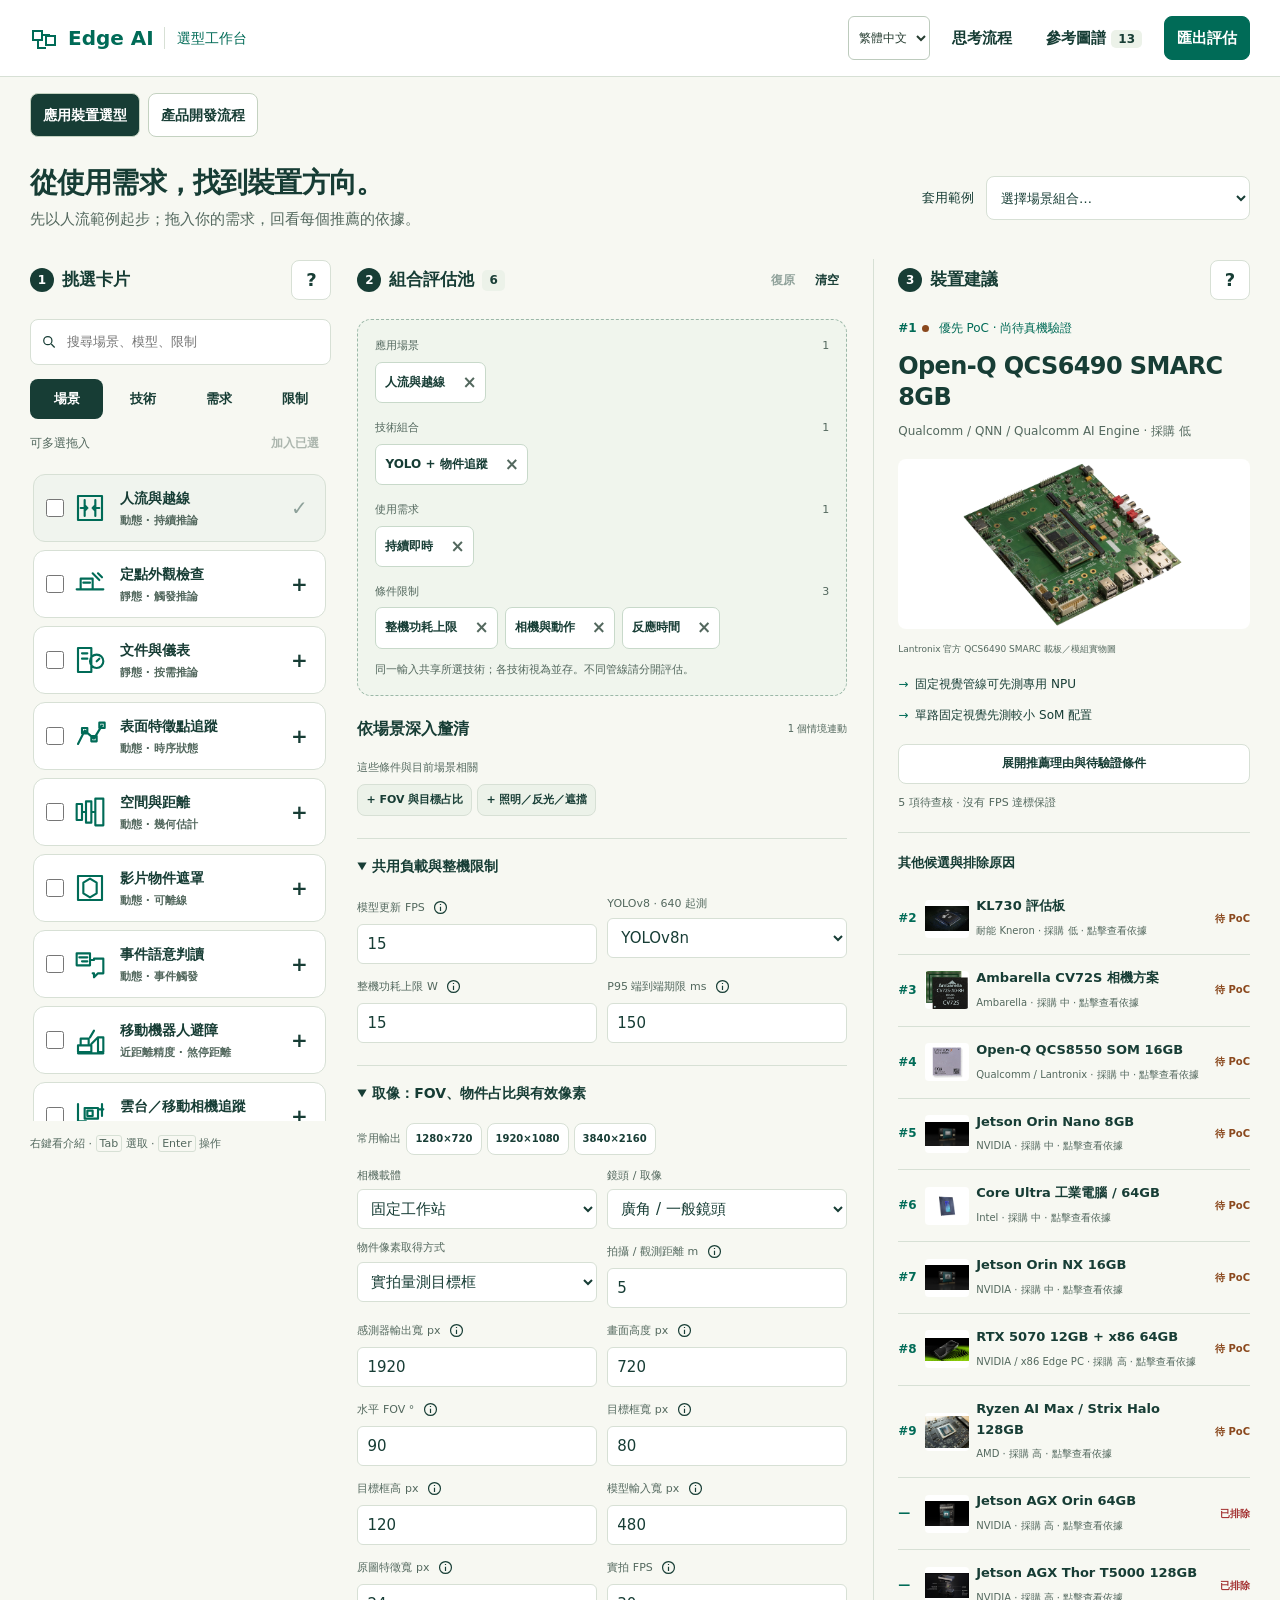
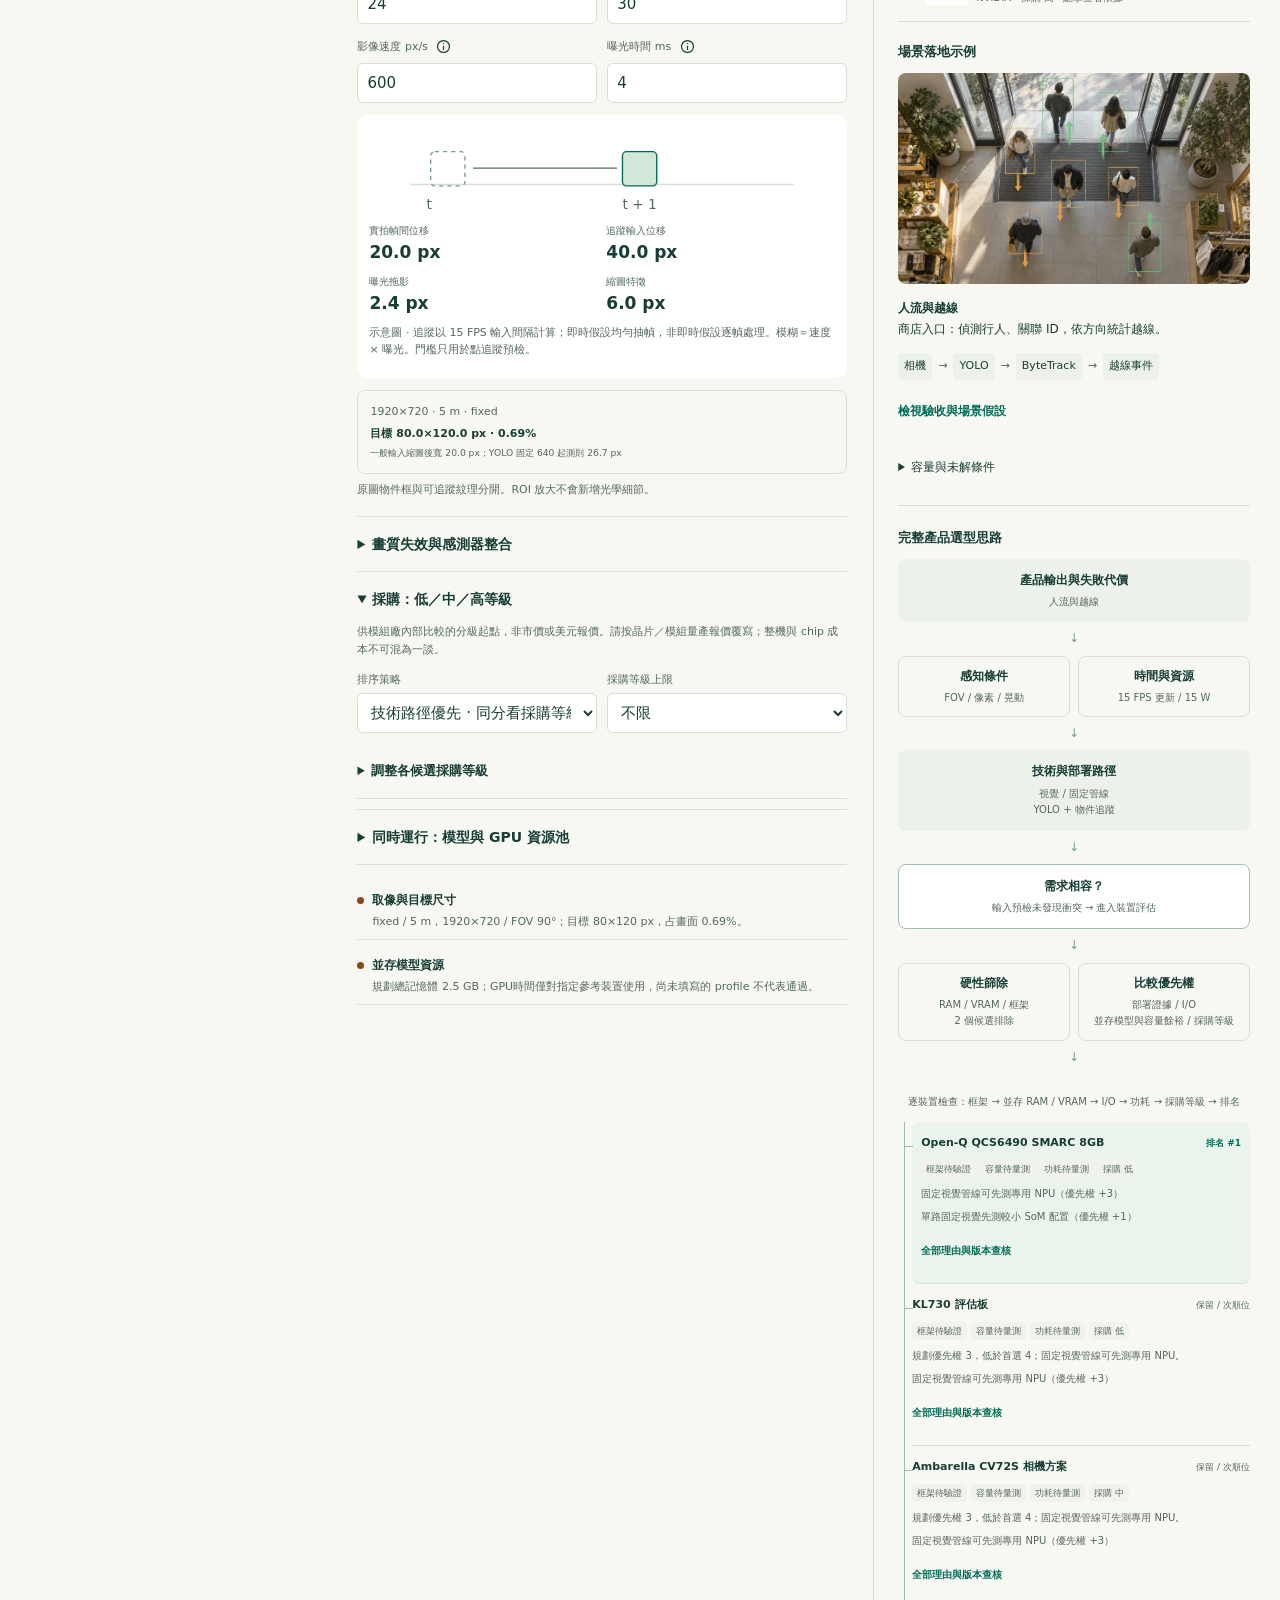
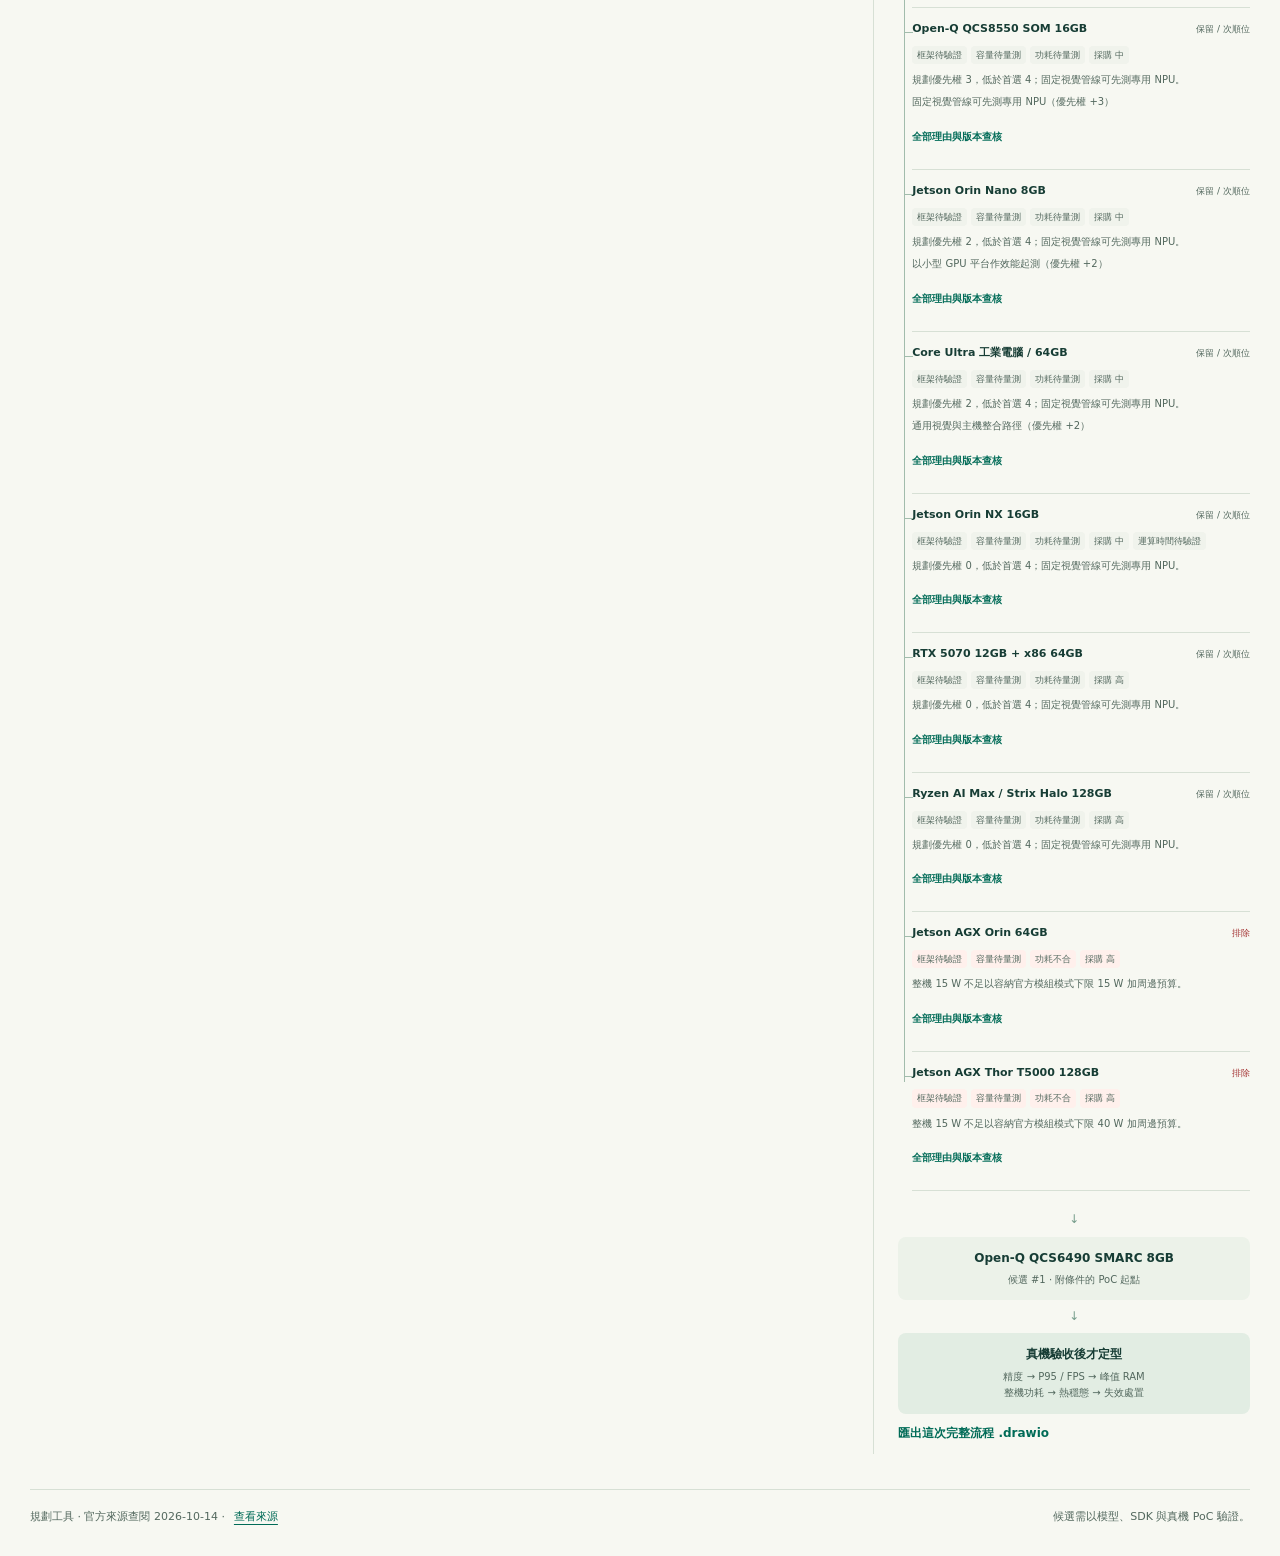
==== edge-ai-guide/index.html @ 8db03a87 "Add Edge AI hardware selection and product delivery workbench" ====
<!doctype html><html lang="zh-Hant"><head><meta charset="utf-8"><meta name="viewport" content="width=device-width,initial-scale=1"><meta name="description" content="以場景、技術與限制卡片建立 Edge AI 評估池，查看平台候選與可追溯決策。"><title>Edge AI｜需求評估工作台</title><style>:root{--ink:#173d35;--muted:#53685e;--accent:#006b57;--paper:#f7f8f2;--surface:#fff;--line:#d7e0d5;--soft:#ecf2e9;--amber:#8a481d;--red:#a33232}*{box-sizing:border-box}body{margin:0;color:var(--ink);background:var(--paper);font:15px/1.6 system-ui,-apple-system,"Noto Sans TC","Microsoft JhengHei",sans-serif}button,input,select{font:inherit;color:inherit}button,select{cursor:pointer}button{border:1px solid var(--line);background:white;border-radius:8px;min-height:40px;padding:7px 12px;font-weight:600}button:hover{background:var(--soft)}button:disabled{opacity:.45;cursor:not-allowed}button:active{background:#dce8d9}button.primary{background:var(--accent);color:white;border-color:var(--accent)}button.primary:hover{background:#005342}a{color:var(--accent);text-underline-offset:4px}button:focus-visible,a:focus-visible,input:focus-visible,select:focus-visible,[tabindex]:focus-visible,summary:focus-visible{outline:3px solid #a15a28;outline-offset:3px}::selection{background:#c3dfd2}input{caret-color:var(--accent)}[hidden]{display:none!important}.skip{position:fixed;top:-100px;left:20px;background:white;padding:12px;z-index:100}.skip:focus{top:10px}.topbar{display:flex;justify-content:space-between;align-items:center;gap:16px;padding:16px 30px;border-bottom:1px solid var(--line);background:#fff}.brand{font-size:20px;font-weight:750;display:flex;align-items:center;gap:10px;text-decoration:none;white-space:nowrap}.brand span{font-size:14px;font-weight:500;padding-left:12px;border-left:1px solid var(--line)}nav{display:flex;gap:10px}nav>button:not(.primary){border:0}.count{font-size:12px;background:var(--soft);color:var(--ink);padding:2px 7px;border-radius:5px;font-variant-numeric:tabular-nums}main{max-width:1800px;margin:auto;padding:28px 30px 12px}.intro{display:flex;justify-content:space-between;gap:24px;align-items:center;margin-bottom:28px}h1{font-size:28px;letter-spacing:-.03em;margin:0 0 6px;line-height:1.3}h2{font-size:17px;margin:0;line-height:1.4}h3{font-size:16px;margin:0 0 10px}p{margin:0 0 14px}.intro p{color:var(--muted);margin:0}.preset-label{display:flex;align-items:center;gap:12px;font-size:13px;white-space:nowrap}select{border:1px solid var(--line);border-radius:8px;background:white;min-height:44px;padding:8px 32px 8px 10px}.workbench{display:grid;grid-template-columns:minmax(240px,.8fr) minmax(370px,1.3fr) minmax(290px,1fr);align-items:start;gap:26px}.section-head{display:flex;justify-content:space-between;align-items:center;gap:8px;margin-bottom:18px;min-height:42px}.section-head h2{display:flex;align-items:center;gap:8px}.section-head>div{display:flex;gap:4px}.section-head>div button{font-size:12px;padding:6px 8px;border:0;background:transparent}.step{background:var(--ink);color:white;border-radius:50%;width:24px;height:24px;display:inline-grid;place-items:center;font-size:12px}.icon-button{width:40px;padding:0;font-size:18px;flex-shrink:0}.search{display:flex;align-items:center;gap:8px;background:white;border:1px solid var(--line);border-radius:8px;padding:0 10px}.search svg{width:18px;height:18px;stroke:currentColor;fill:none;stroke-width:1.8}.search input{width:100%;min-width:0;min-height:44px;border:0;background:transparent;font-size:13px}.tabs{display:flex;gap:3px;margin:14px 0 4px}.tabs button{flex:1;border:0;background:transparent;font-size:13px;padding:6px}.tabs button[aria-pressed=true]{background:var(--ink);color:white}.batchbar{display:flex;justify-content:space-between;align-items:center;font-size:12px;color:var(--muted);margin-bottom:8px}.batchbar button{border:0;background:transparent;font-size:12px}.catalog{display:grid;gap:8px;max-height:650px;overflow:auto;padding:3px 5px 6px 3px;scrollbar-color:#bccdc1 transparent}.card{display:grid;grid-template-columns:22px 38px 1fr 32px;align-items:center;gap:8px;background:white;border:1px solid var(--line);border-radius:12px;padding:12px 10px;cursor:grab;transition:background .16s,border-color .16s}.card:hover{border-color:#759c8b}.card.staged{background:#ecf6ef;border-color:var(--accent)}.card.in-pool{background:#f0f4ee}.card input{width:18px;height:18px;accent-color:var(--accent);margin:0;cursor:pointer}.card label{padding:9px 0;display:grid;place-items:center}.card .symbol{width:32px;height:32px;stroke:var(--accent);fill:none;stroke-width:1.6;stroke-linecap:round;stroke-linejoin:round}.card-title{display:block;font-weight:700;font-size:14px}.card-short{display:block;font-size:11px;color:var(--muted);margin-top:2px}.card-main{padding:0;text-align:left;border:0;background:transparent;min-width:0;line-height:1.6}.card-main:hover{background:transparent;color:var(--accent)}.card-add{border:0;width:32px;padding:0;font-size:20px;background:transparent}.library-foot{color:var(--muted);font-size:11px;padding-top:14px}kbd{font-family:inherit;border:1px solid var(--line);border-radius:3px;padding:1px 3px}.pool-column{min-width:0}.pool{border:1.5px dashed #9bb8a8;background:#f0f5ed;border-radius:14px;padding:17px;min-height:195px;transition:background .18s}.pool.drag-over{background:#d7ebdf;border:2px solid var(--accent)}.pool-empty{padding:25px 8px;text-align:center}.pool-empty svg{width:55px;height:55px;stroke:#5a8c77;fill:none;stroke-width:1.4}.pool-empty strong{display:block;margin:8px}.pool-empty p{font-size:13px;color:var(--muted);margin:0}.pool-group+.pool-group{margin-top:16px}.pool-group-title{font-size:11px;color:var(--muted);display:flex;justify-content:space-between;margin-bottom:7px}.pool-chips{display:flex;flex-wrap:wrap;gap:7px}.chip{display:flex;align-items:center;background:white;border:1px solid #c8d9ca;border-radius:7px;max-width:100%;animation:arrive .2s ease-out}.chip button{background:transparent;border:0;font-size:12px;padding:6px 9px;min-height:36px}.chip .remove{padding:6px 8px;color:var(--muted);font-size:17px}.chip button:hover{background:var(--soft)}.pool-note{font-size:11px;color:var(--muted);margin:12px 0 0}.tuning{margin-top:14px}.tuning details{border-bottom:1px solid var(--line);padding:10px 0}.tuning summary{cursor:pointer;font-weight:650;font-size:13px;padding:6px 0}.fields{display:grid;grid-template-columns:repeat(2,minmax(0,1fr));gap:10px;margin:12px 0}.field label{display:flex;align-items:center;gap:3px;font-size:11px;color:var(--muted);margin-bottom:5px}.field input,.field select{width:100%;min-width:0;border:1px solid var(--line);background:white;border-radius:6px;min-height:40px;padding:6px 9px;font-variant-numeric:tabular-nums}.field .help{border:0;background:transparent;padding:0;width:24px;min-height:24px;font-size:13px}.small-note{font-size:11px;color:var(--muted);margin:7px 0}.camera-viz{background:white;border-radius:10px;padding:12px;margin:12px 0}.camera-viz svg{width:100%;height:auto;display:block}.camera-metrics{display:grid;grid-template-columns:repeat(2,1fr);gap:8px;margin-top:6px}.camera-metrics div{font-size:10px;color:var(--muted)}.camera-metrics strong{display:block;font-size:17px;color:var(--ink);font-variant-numeric:tabular-nums}.camera-metrics .bad strong{color:var(--red)}.flow-head{display:flex;justify-content:space-between;align-items:center;margin:25px 0 14px}.flow-head h2{font-size:15px}.text-button{border:0;padding:4px 0;background:transparent;color:var(--accent);font-size:12px}.trace{display:grid;grid-template-columns:repeat(3,minmax(0,1fr));gap:16px 14px}.trace-node{position:relative;text-align:left;padding:9px 10px;border-radius:7px;background:white;min-width:0;border:1px solid var(--line)}.trace-node:after{content:'→';position:absolute;right:-13px;top:26px;font-size:13px;color:var(--muted)}.trace-node:nth-child(3n):after{display:none}.trace-node b{display:block;font-size:12px;margin:6px 0 0;font-weight:600;overflow-wrap:anywhere}.trace-node small{font-size:10px;color:var(--muted)}.trace-node.bad{background:#fff1ec;border-color:#d7a594}.legend{display:flex;gap:13px;color:var(--muted);font-size:10px;margin:12px 0}.dot{width:7px;height:7px;display:inline-block;margin-right:5px;border-radius:50%;background:#8a481d}.dot.ok{background:var(--accent)}.dot.bad{background:var(--red)}.dot.wait{background:var(--amber)}.results{min-width:0;border-left:1px solid var(--line);padding-left:24px}.result-main{padding-bottom:20px;border-bottom:1px solid var(--line)}.result-main .status{font-size:12px;color:var(--accent);margin-bottom:12px;display:flex;align-items:center;gap:5px}.result-main h3{font-size:24px;line-height:1.3;letter-spacing:-.025em;margin:0 0 9px;overflow-wrap:anywhere}.result-main .route{font-size:12px;color:var(--muted);margin-bottom:18px}.device-art{width:100%;height:90px;margin:12px 0}.reasons{list-style:none;padding:0;margin:0}.reasons li{padding:6px 0;font-size:12px;display:flex;gap:7px}.reasons li:before{content:'→';color:var(--accent)}.result-main>button{margin-top:13px;width:100%;font-size:12px}.result-meta{font-size:11px;color:var(--muted);margin-top:10px}.notice{padding:12px 0;border-bottom:1px solid var(--line)}.notice h3{font-size:13px;color:var(--red);margin:0 0 6px}.notice p{font-size:12px;margin:5px 0;color:var(--amber)}.notice button{font-size:11px;margin-top:8px}.candidate-row{display:grid;grid-template-columns:1fr auto;gap:8px;width:100%;text-align:left;border:0;border-bottom:1px solid var(--line);border-radius:0;background:transparent;padding:13px 0}.candidate-row strong{font-size:13px;display:block}.candidate-row small{font-size:10px;color:var(--muted);font-weight:400}.badge{font-size:10px;color:var(--amber);white-space:nowrap;align-self:center}.badge.bad{color:var(--red)}.result-section{margin-top:20px}.result-section h3{font-size:13px}.example{font-size:12px;line-height:1.7}.pipeline{display:flex;flex-wrap:wrap;gap:6px;align-items:center;font-size:11px;margin:12px 0}.pipeline span{background:var(--soft);padding:4px 6px;border-radius:4px}.pipeline i{font-style:normal;color:var(--muted)}.scene-preview{width:100%;height:auto;border-radius:8px;margin-bottom:8px}.results details{font-size:12px;margin-top:18px}.results summary{cursor:pointer;padding:8px 0}.results details p{margin:8px 0;color:var(--muted)}footer{display:flex;gap:9px;flex-wrap:wrap;border-top:1px solid var(--line);margin-top:35px;padding:18px 0;color:var(--muted);font-size:11px}footer>span{margin-left:auto}.drawer{position:fixed;z-index:40;right:16px;top:85px;bottom:16px;width:min(480px,calc(100vw - 32px));background:white;border-radius:14px;box-shadow:0 14px 60px #173d3540;padding:22px;overflow:auto}.drawer-head{display:flex;justify-content:space-between;align-items:center;gap:16px;border-bottom:1px solid var(--line);padding-bottom:16px;margin-bottom:20px}.drawer h2{font-size:22px}.drawer h3{margin-top:24px}.drawer p,.drawer li{font-size:14px;line-height:1.8}.drawer ul{padding-left:22px}.drawer .primary{width:100%;margin:18px 0}.drawer .ref-row{display:flex;align-items:center;gap:12px;border-bottom:1px solid var(--line);padding:13px 0;text-decoration:none;font-size:14px}.ref-row span{font-size:11px;color:var(--muted)}.method-tree{display:grid;gap:8px;margin:20px 0}.method-tree>div{padding:12px;background:var(--soft);border-radius:7px;font-size:13px}.method-tree .split{display:grid;grid-template-columns:1fr 1fr;gap:10px;background:transparent;padding:0}.split span{border:1px solid var(--line);padding:10px;border-radius:7px}.method-tree small{display:block;color:var(--muted)}.tree-arrow{text-align:center}.context-menu{position:fixed;z-index:70;background:white;padding:6px;border-radius:10px;box-shadow:0 8px 35px #173d3530;min-width:190px}.context-menu button{display:block;border:0;text-align:left;width:100%;font-size:13px}.tooltip{position:fixed;z-index:80;max-width:min(310px,calc(100vw - 24px));padding:10px 12px;background:var(--ink);color:white;border-radius:7px;font-size:12px;box-shadow:0 5px 18px #173d3522}.toast{position:fixed;bottom:20px;left:50%;transform:translateX(-50%);background:var(--ink);color:white;padding:10px 20px;border-radius:9px;z-index:90;font-size:13px}.sr-only{position:absolute;width:1px;height:1px;overflow:hidden;clip-path:inset(50%);white-space:nowrap}.empty-result{padding:35px 0;color:var(--muted);font-size:13px}.empty-result h3{font-size:20px;color:var(--ink)}@keyframes arrive{from{transform:translateY(4px)}to{transform:translateY(0)}}
@media(min-width:1600px){.catalog{max-height:760px}.workbench{gap:36px}.card{padding:14px}.trace-node b{font-size:13px}}
@media(max-width:1150px){main{padding:22px 20px}.topbar{padding:14px 20px}.workbench{grid-template-columns:260px minmax(0,1fr);gap:22px}.results{grid-column:1/-1;border-left:0;border-top:1px solid var(--line);padding:22px 0 0}.results #result{display:grid;grid-template-columns:1fr 1fr;gap:22px}.results .notice{grid-column:1/-1}.intro{align-items:flex-start}.preset-label{display:grid;gap:4px}.result-main{border-bottom:0}.catalog{max-height:660px}}
@media(max-width:720px){.topbar{padding:12px 16px;align-items:flex-start;flex-wrap:wrap}.brand span{font-size:12px}nav{width:100%;justify-content:space-between;gap:3px}nav button{font-size:12px;padding:6px 9px;min-height:44px}main{padding:22px 16px}.intro{display:block;margin-bottom:24px}h1{font-size:24px}.intro p{font-size:13px}.preset-label{display:flex;margin-top:18px;white-space:normal}.preset-label select{flex:1;min-width:0;font-size:13px}.workbench{display:flex;flex-direction:column;gap:28px}.library,.pool-column,.results{width:100%}.catalog{max-height:340px}.card{grid-template-columns:24px 32px 1fr 36px}.card-add{width:36px;min-height:44px}.section-head{margin-bottom:12px}.library-foot{display:none}.results #result{display:block}.result-main{border-bottom:1px solid var(--line)}.trace{gap:12px}.trace-node{padding:7px}.trace-node b{font-size:11px}.flow-head h2{font-size:14px}.drawer{top:12px;bottom:12px;right:12px;width:calc(100vw - 24px);padding:18px}.fields{gap:10px}.chip button{min-height:44px}.results .result-section{margin-top:24px}footer>span{margin-left:0}.tabs button{min-height:44px}}
@media(prefers-reduced-motion:reduce){*,*:before,*:after{animation:none!important;transition:none!important;scroll-behavior:auto!important}}
@media print{.topbar, .library,.section-head button,.tuning,.drawer,.toast,.tooltip,footer{display:none!important}.workbench{display:block}main{padding:0}.results{border:0;padding:0}.pool{border:1px solid #aaa}.trace,.result-main,.result-section{break-inside:avoid}.chip .remove{display:none}.results #result{display:block}.intro{margin-bottom:16px}.preset-label{display:none}}

.field-label{display:flex;align-items:center;gap:4px;margin-bottom:5px}.field-label label{margin:0}.help svg{width:17px;height:17px;vertical-align:middle;fill:none;stroke:currentColor;stroke-width:1.4}
.context-head{display:flex;justify-content:space-between;align-items:center;gap:10px;margin:22px 0 8px}.context-head h2{font-size:16px}.context-head>span{font-size:10px;color:var(--muted)}.suggestions{padding:10px 0 15px;border-bottom:1px solid var(--line)}.suggestions p{font-size:11px;color:var(--muted);margin:0 0 8px}.suggestions button{font-size:11px;min-height:32px;padding:4px 8px;margin:0 5px 7px 0;background:var(--soft)}.domain-block>summary{font-size:14px}.inline-presets{display:flex;gap:5px;align-items:center;flex-wrap:wrap;margin:12px 0}.inline-presets span{font-size:11px;color:var(--muted)}.inline-presets button{min-height:32px;padding:3px 8px;font-size:10px}.source-small{font-size:11px}.constraint-viz{padding:12px;background:var(--soft);border-radius:8px}.constraint-viz strong{font-size:16px}.depth-bands{display:grid;grid-template-columns:1fr 1fr;gap:20px}.depth-bands>div{border-bottom:2px solid #7eab94;padding-bottom:8px}.depth-bands b,.depth-bands span,.depth-bands small{display:block}.depth-bands b{font-size:22px}.depth-bands span{font-size:12px}.depth-bands small{font-size:10px;color:var(--muted)}.memory-route{display:grid;grid-template-columns:1fr 16px 1fr 16px 1fr;align-items:center;gap:3px;padding:13px 9px;background:var(--soft);border-radius:8px}.memory-route span{font-size:11px;font-weight:700}.memory-route strong{display:block;font-size:10px;font-weight:500;line-height:1.5;margin:5px 0}.memory-route small{display:block;font-size:9px;color:var(--muted)}.memory-route i{font-style:normal;color:var(--muted)}.latency-budget{display:flex;flex-wrap:wrap;gap:5px;padding:12px 0}.latency-budget span{padding:4px 6px;background:var(--soft);border-radius:4px;font-size:10px}.latency-budget strong{font-size:12px;padding:4px 6px;color:var(--accent)}.bad{color:var(--red)}.scene-status{display:grid;gap:8px;margin-top:18px}.requirement-status{display:grid;grid-template-columns:8px 1fr;gap:3px 7px;padding:8px 0;border-bottom:1px solid var(--line);font-size:11px}.requirement-status strong{font-size:12px}.requirement-status span{grid-column:2;color:var(--muted)}.requirement-status .dot{margin-top:6px}.hardware-photo{margin:12px 0}.hardware-photo img{width:100%;max-height:170px;object-fit:contain;border-radius:8px;background:#fff}.hardware-photo figcaption{font-size:9px;color:var(--muted);margin:6px 0}.candidate-row{grid-template-columns:20px 44px 1fr auto;align-items:center;gap:7px}.candidate-photo{width:44px;height:38px;object-fit:contain;background:white;border-radius:4px}.rank-label{font-size:12px;font-weight:700;color:var(--accent)}.final-flow{border-top:1px solid var(--line);padding-top:22px;grid-column:1/-1}.product-flow{display:grid;gap:7px;font-size:12px}.product-flow>i{font-style:normal;text-align:center;color:#759c8b}.flow-box,.flow-gate{padding:12px;background:var(--soft);border-radius:8px;text-align:center}.product-flow b{display:block;font-size:12px}.product-flow small{display:block;font-size:10px;color:var(--muted);margin-top:4px;line-height:1.65}.flow-split{display:grid;grid-template-columns:1fr 1fr;gap:8px}.flow-split>span{padding:10px;border:1px solid var(--line);border-radius:8px;text-align:center}.flow-gate{border:1px solid #a4bdac;background:white}.flow-gate.bad{border-color:#d7a594;background:#fff1ec}.verification{background:#e2ede3}.object-footprint{display:grid;gap:4px;font-size:11px;padding:12px;border:1px solid var(--line);border-radius:8px;margin-top:10px}.object-footprint>span,.object-footprint>small{color:var(--muted)}
@media(max-width:720px){.fields{grid-template-columns:1fr 1fr}.memory-route{padding:12px 6px}.candidate-row{grid-template-columns:20px 44px 1fr auto}.suggestions button{min-height:40px}.domain-block>summary{min-height:44px}.hardware-photo img{max-height:190px}}
.scenario-link{display:flex;justify-content:space-between;gap:12px;width:100%;text-align:left;border:0;border-bottom:1px solid var(--line);border-radius:0;padding:12px 0;background:transparent;font-size:12px}.candidate-tree{margin:12px 0}.tree-root{font-size:10px;color:var(--muted);padding:8px 0 12px;text-align:center}.candidate-branch{display:grid;grid-template-columns:14px 1fr;position:relative}.branch-line{border-left:1px solid #a2bcac;margin-left:6px;position:relative}.branch-line:before{content:'';position:absolute;left:0;top:24px;width:8px;border-top:1px solid #a2bcac}.branch-content{padding:12px 0;border-bottom:1px solid var(--line)}.branch-title{display:flex;align-items:baseline;justify-content:space-between;gap:7px}.branch-title strong{font-size:11px}.branch-title>span{font-size:9px;white-space:nowrap;color:var(--muted)}.gate-tags{display:flex;flex-wrap:wrap;gap:4px;margin:8px 0}.gate-tags span{font-size:9px;padding:2px 5px;background:#f0f3ec;border-radius:4px;color:var(--muted)}.branch-content p{font-size:10px;line-height:1.65;margin:6px 0;color:var(--muted)}.rejected .branch-title>span{color:var(--red)}.rejected .gate-tags span{background:#fff0ec}.chosen .branch-content{background:#eaf4ed;border-radius:8px;padding:12px 9px}.chosen .branch-title>span{color:var(--accent);font-weight:700}.candidate-branch:last-child .branch-line{height:30px}.candidate-branch .text-button{font-size:10px}

.resource-summary{display:flex;flex-wrap:wrap;gap:8px;margin:12px 0}.resource-summary span{flex:1;padding:12px;background:#eaf1e7;font-size:11px}.resource-summary strong{display:block;font-size:20px;color:#006b57;margin-top:4px}.cost-grid{display:grid;gap:10px}.cost-grid label{display:flex;align-items:center;justify-content:space-between;gap:8px;font-size:12px}.cost-grid select{max-width:85px}.task-budget{border-top:1px solid #d5ded2;padding:12px 0}.budget-fields{display:grid;grid-template-columns:1fr 1fr;gap:8px;margin-top:8px}.budget-fields label{font-size:11px;display:grid;gap:4px}.budget-fields input,.budget-fields select{width:100%;min-width:0;padding:8px;border:1px solid #bdcbbd;border-radius:5px;background:#fff;color:#263d31}.load-meter{display:grid;gap:6px;margin:12px 0;font-size:12px}.load-meter meter{width:100%;height:14px}.load-meter small{color:#627466}.topbar nav{flex-wrap:wrap}.chapter-links{display:grid;gap:8px;margin:20px 0}.chapter-links a{display:block;padding:12px;border:1px solid #d4dfd1;border-radius:8px;text-decoration:none}.chapter-links small{display:block;color:#627466;margin-top:5px}.language-switch{font-size:12px;border:1px solid #bdcbbd;border-radius:6px;padding:6px;background:#fff;color:#263d31}

.pw-workspace{--pw-line:#d7e0d5;--pw-ink:#173d35;--pw-muted:#53685e;color:var(--pw-ink);font:14px/1.6 system-ui,-apple-system,"Noto Sans TC",sans-serif;max-width:1600px;margin:auto}.pw-workspace *, .pw-drawer *{box-sizing:border-box}.pw-workspace h2,.pw-drawer h2{font-size:22px;line-height:1.35;margin:4px 0 10px;letter-spacing:-.025em}.pw-workspace h3,.pw-drawer h3{font-size:15px;margin:20px 0 8px}.pw-workspace p{margin:0 0 12px}.pw-workspace button,.pw-drawer button{font:inherit;cursor:pointer;min-height:44px;border:1px solid var(--pw-line,#d7e0d5);border-radius:8px;background:#fff;color:#173d35;padding:9px 13px}.pw-workspace button:hover,.pw-drawer button:hover{background:#edf3e8}.pw-workspace button:focus-visible,.pw-workspace a:focus-visible,.pw-workspace select:focus-visible,.pw-workspace input:focus-visible,.pw-workspace summary:focus-visible,.pw-drawer :focus-visible{outline:3px solid #a15a28;outline-offset:3px}.pw-workspace button:disabled{cursor:default;opacity:.65}.pw-workspace select,.pw-workspace input:not([type=checkbox]),.pw-drawer select,.pw-drawer textarea{font:inherit;min-height:44px;width:100%;min-width:0;border:1px solid #bdcbbd;border-radius:7px;padding:8px;background:white;color:#173d35}.pw-workspace label,.pw-drawer label{display:grid;gap:6px;font-size:12px}.pw-eyebrow{font-size:11px;font-weight:750;letter-spacing:.08em;color:#53685e}.pw-context{display:flex;justify-content:space-between;gap:28px;padding:24px;background:#eaf1e5;border-left:4px solid #006b57;border-radius:0 12px 12px 0}.pw-context>div:first-child{flex:1;min-width:0}.pw-context-actions{display:flex;align-content:start;flex-wrap:wrap;gap:8px;max-width:300px;align-items:start}.pw-workspace .pw-primary{background:#006b57;color:white;border-color:#006b57}.pw-context-tags{display:flex;flex-wrap:wrap;gap:8px}.pw-context-tags span{font-size:11px;padding:4px 8px;background:#fff;border-radius:5px}.pw-notice{min-height:20px;font-size:12px;color:#53685e;margin:8px 0!important}.pw-organization{border:1px solid #d7e0d5;background:white;border-radius:12px;padding:18px;margin:12px 0 20px}.pw-organization>summary,.pw-routing>summary{display:flex;gap:12px;justify-content:space-between;align-items:center;cursor:pointer;min-height:44px}.pw-organization summary span,.pw-routing summary span{font-size:12px;color:#53685e}.pw-organization>summary:before,.pw-routing>summary:before{content:'＋';font-size:18px}.pw-organization[open]>summary:before,.pw-routing[open]>summary:before{content:'−'}.pw-organization summary b,.pw-routing summary b{flex:1}.pw-org-intro{display:flex;gap:24px;align-items:center;justify-content:space-between;margin:18px 0}.pw-org-intro p{max-width:760px;color:#53685e;font-size:13px}.pw-org-intro label{min-width:260px}.pw-role-grid{display:grid;grid-template-columns:repeat(5,minmax(0,1fr));gap:12px}.pw-role{border:1px solid #d7e0d5;border-top:3px solid var(--role);border-radius:8px;padding:10px;min-width:0}.pw-role.missing{background:#fffaf3}.pw-role-heading{display:flex;align-items:center;gap:4px}.pw-role-heading>label{display:flex;align-items:center;gap:7px;flex:1;min-height:44px;font-size:12px;font-weight:650;cursor:pointer}.pw-role input[type=checkbox]{accent-color:var(--role);width:18px;height:18px;flex-shrink:0}.pw-role small{display:block;font-size:11px;color:#53685e}.pw-workspace .pw-help{min-height:32px;width:32px;flex-shrink:0;padding:0;border:0;background:transparent;font-size:13px;color:#53685e}.pw-route-label{margin-top:10px}.pw-note{font-size:12px;color:#53685e;margin:14px 0 0!important}.pw-owner{display:inline-block;vertical-align:middle;position:relative;border:1px solid #d7e0d5;border-left:4px solid var(--from);background:#fff;border-radius:5px;padding:4px 7px;margin:4px 4px 0 0;font-size:10px;line-height:1.5;color:#173d35;overflow-wrap:anywhere}.pw-owner.merge,.pw-owner.si{border-left:0;padding-left:10px;background:linear-gradient(105deg,color-mix(in srgb,var(--from) 12%,white),color-mix(in srgb,var(--to) 12%,white))}.pw-owner.merge:before,.pw-owner.si:before{content:'';position:absolute;top:0;bottom:0;left:0;width:4px;background:linear-gradient(var(--from),var(--to))}.pw-owner.si{border-style:dashed}.pw-owner.unassigned{border-color:#c99790;color:#95372e;background:#fff2ed}.pw-badges{display:flex;flex-wrap:wrap;gap:2px}.pw-scope{display:flex;flex-wrap:wrap;align-items:center;gap:8px;margin:16px 0 30px}.pw-scope strong{font-size:12px;margin-right:6px}.pw-scope button{font-size:12px}.pw-scope button[aria-pressed=true]{border-color:#006b57;background:#e7f0e3}.pw-heading{display:flex;justify-content:space-between;align-items:start;gap:20px;margin-bottom:18px}.pw-heading p{color:#53685e;font-size:13px;max-width:800px}.pw-mini-stats{display:flex;gap:20px;flex-shrink:0}.pw-mini-stats span{font-size:11px;color:#53685e}.pw-mini-stats b{display:block;font-size:26px;line-height:1.2;color:#173d35}.pw-phase-scroll{overflow-x:auto;padding:6px 3px}.pw-phase-flow{display:grid;grid-template-columns:1fr 14px 1fr 14px 1fr 14px 1fr 14px 1fr 14px 1fr 14px 1fr;min-width:1000px;align-items:center;gap:4px}.pw-phase-flow>i{font-style:normal;text-align:center;color:#789486}.pw-workspace .pw-phase{width:100%;text-align:left;padding:12px 10px;min-height:112px;border:1px solid #c4d2c1;background:#fff}.pw-phase span{font-size:10px;letter-spacing:.06em;color:#53685e}.pw-phase b{display:block;font-size:13px;line-height:1.4;margin:7px 0}.pw-phase small{display:block;font-size:10px;color:#53685e}.pw-phase.active{outline:2px solid #006b57;outline-offset:2px;background:#edf4e8}.pw-phase.gap small{color:#9f3c2e}.pw-phase.passed small{color:#006b57}.pw-parallel{display:grid;gap:10px}.pw-parallel .pw-phase{min-height:90px}.pw-loop{display:flex;justify-content:space-between;gap:18px;padding:15px 0 20px;font-size:11px;color:#53685e}.pw-warning{color:#8a481d!important;background:#fff3df;border-left:3px solid #ad6e22;padding:12px;font-size:12px;margin:12px 0!important}.pw-phase-detail{background:white;border:1px solid #d7e0d5;border-radius:12px;padding:24px;margin:14px 0 24px}.pw-a-label{min-width:270px;max-width:340px;grid-template-columns:1fr 32px;align-items:center}.pw-a-label select{grid-column:1/-1}.pw-gate-status{display:flex;gap:16px;flex-wrap:wrap;align-items:center;padding:12px 16px;border-radius:6px;background:#eef2e9;margin-bottom:18px;font-size:12px}.pw-gate-status.gap{background:#fff2eb;color:#983b30}.pw-gate-status.passed{background:#dceee1;color:#005c48}.pw-gate-status span{margin-left:auto}.pw-task-grid{display:grid;grid-template-columns:repeat(2,minmax(0,1fr));gap:12px}.pw-workspace .pw-task{display:grid;grid-template-columns:24px 1fr 14px;gap:10px;text-align:left;align-items:start;padding:15px}.pw-task b{display:block;font-size:14px}.pw-task small{display:block;font-size:12px;color:#53685e;margin:5px 0}.pw-task-state{border:1px solid #bccbbd;border-radius:50%;display:grid;place-items:center;height:24px;font-size:12px}.pw-task-state.done{background:#dceee1;color:#006b57}.pw-task-state.gap{background:#fff0e8;color:#983b30}.pw-routing{background:#f0f4eb;border-radius:12px;padding:18px;margin:24px 0}.pw-chart-toolbar{display:flex;gap:24px;align-items:center;margin:16px 0}.pw-chart-toolbar p{font-size:12px;max-width:850px;color:#53685e;flex:1}.pw-chart-labels{display:grid;grid-template-columns:1fr 1fr 1fr;text-align:center;font-size:12px;padding:10px}.pw-sankey{overflow-x:auto}.pw-sankey>svg{display:block;width:100%;min-width:780px;max-height:700px}.pw-ribbon{fill:none;opacity:.4;transition:opacity .16s}.pw-ribbon:hover{opacity:.95}.pw-raci{margin:28px 0}.pw-raci-legend{display:flex;gap:10px;flex-wrap:wrap;margin-bottom:16px}.pw-raci-legend button{font-size:12px;background:transparent}.pw-raci-legend b{font-size:16px;padding-right:6px}.pw-table-scroll{overflow-x:auto;border:1px solid #d7e0d5;border-radius:9px;background:white}.pw-table-scroll table{width:100%;min-width:1000px;border-collapse:collapse;text-align:left;font-size:12px}.pw-table-scroll caption{text-align:left;padding:13px;color:#53685e}.pw-table-scroll th,.pw-table-scroll td{padding:12px;vertical-align:top;border-top:1px solid #d7e0d5;min-width:110px}.pw-table-scroll thead th{background:#eaf0e5;color:#173d35;white-space:nowrap}.pw-table-scroll tbody th{min-width:210px;max-width:270px}.pw-table-scroll td span{display:block;margin-bottom:5px}.pw-table-scroll th button{border:0;background:transparent;text-align:left;padding:0;font-size:12px}.pw-table-scroll th small{display:block;font-size:10px;color:#53685e}.pw-row-gap{background:#fff9f4}.pw-exports{display:flex;gap:10px;flex-wrap:wrap;margin-top:14px}.pw-footer{display:block;border-top:1px solid #d7e0d5;padding:18px 0;font-size:12px;color:#53685e}.pw-drawer{position:fixed;z-index:65;top:20px;right:20px;bottom:20px;width:min(520px,calc(100vw - 40px));overflow:auto;background:white;box-shadow:0 12px 80px #173d353d;border:1px solid #bdcbbd;border-radius:14px;padding:24px;color:#173d35;font:14px/1.65 system-ui,sans-serif}.pw-drawer .pw-heading{align-items:start}.pw-drawer label{margin:16px 0}.pw-drawer textarea{resize:vertical}.pw-si-contract{background:#fff7e9;border:1px dashed #b16b20;border-radius:8px;padding:14px;margin:20px 0}.pw-si-contract h3{margin-top:0}.pw-tooltip{position:fixed;z-index:80;max-width:320px;padding:12px 14px;background:#173d35;color:white;border-radius:8px;box-shadow:0 6px 24px #173d3533;font:12px/1.6 system-ui,sans-serif;pointer-events:none}.pw-tooltip[hidden]{display:none}.workbench-tabs{display:flex;gap:8px;padding:16px 30px 0;max-width:1800px;margin:auto}.workbench-tabs button{min-height:44px;border:1px solid #c4d2c1;font-size:14px}.workbench-tabs button[aria-selected=true]{background:#173d35;color:white}.delivery-panel{padding:28px 30px;max-width:1800px;margin:auto}.delivery-panel[hidden]{display:none!important}.pw-standalone{margin:0;background:#f7f8f2}.pw-standalone header{padding:16px 24px;border-bottom:1px solid #d7e0d5;background:white;display:flex;justify-content:space-between;gap:20px;align-items:center;color:#173d35;font:14px system-ui,sans-serif}.pw-standalone header select{min-height:44px;padding:8px}.pw-standalone main{padding:24px;max-width:1650px;margin:auto}
@media(max-width:1200px){.pw-role-grid{grid-template-columns:repeat(3,minmax(0,1fr))}.pw-heading{flex-wrap:wrap}.pw-task-grid{grid-template-columns:1fr 1fr}}
@media(max-width:720px){.pw-role-grid{grid-template-columns:1fr 1fr}.pw-context,.pw-org-intro{flex-direction:column;gap:14px;padding:18px}.pw-context-actions{max-width:none}.pw-org-intro{padding:0}.pw-org-intro label{width:100%;min-width:0}.pw-task-grid{grid-template-columns:1fr}.pw-workspace h2,.pw-drawer h2{font-size:20px}.pw-loop{flex-direction:column;gap:8px}.pw-chart-toolbar{flex-direction:column;align-items:stretch}.pw-a-label{width:100%;min-width:0;max-width:none}.pw-phase-detail{padding:16px}.pw-organization{padding:14px}.pw-organization summary span,.pw-routing summary span{display:none}.pw-workspace .pw-help{min-height:44px;width:36px}.pw-role-heading{align-items:start}.pw-role-heading>label{align-items:start;padding-top:10px;font-size:11px}.pw-mini-stats{width:100%;justify-content:space-between}.pw-drawer{top:10px;bottom:10px;right:10px;width:calc(100vw - 20px);padding:18px}.workbench-tabs,.delivery-panel{padding:16px}.workbench-tabs button{flex:1;font-size:12px}.pw-standalone main{padding:14px}.pw-chart-labels{font-size:10px}.pw-role small{font-size:10px}.pw-context-tags{overflow-wrap:anywhere}}
@media(prefers-reduced-motion:reduce){.pw-workspace *{transition:none!important;animation:none!important}}
@media print{.workbench-tabs,.pw-context-actions,.pw-organization,.pw-scope,.pw-exports,.pw-drawer,.pw-tooltip,.pw-raci-legend,.pw-notice{display:none!important}.pw-phase-scroll,.pw-sankey,.pw-table-scroll{overflow:visible}.pw-phase-flow{min-width:0}.pw-phase-flow .pw-phase{font-size:8px;padding:4px}.pw-phase-flow .pw-phase b{font-size:9px}.pw-table-scroll table{min-width:0;font-size:9px}.pw-table-scroll th,.pw-table-scroll td{min-width:0;padding:5px}.pw-table-scroll th button{font-size:9px}.pw-task-grid{grid-template-columns:1fr 1fr}.pw-workspace .pw-footer{display:block!important}.pw-sankey>svg{min-width:0}.pw-phase-detail,.pw-task{break-inside:avoid}.delivery-panel{padding:0}.pw-standalone header{display:none}.pw-standalone main{padding:0}}
/* Workflow-first layout: equal-size stages, explicit dependency and feedback paths. */
.pw-context{padding:16px 20px;align-items:center}.pw-context h2{font-size:20px}.pw-context p{margin:0}.pw-notice:empty{display:none}.pw-org-intro{margin:8px 0}.pw-org-intro p{margin:0}.pw-organization>.pw-note{display:none}.pw-role-grid{gap:8px}.pw-role{padding:7px 10px}.pw-stage-tabs{display:flex;flex-wrap:wrap;gap:6px}.pw-stage-tabs button{font-size:12px}.pw-stage-tabs button[aria-pressed=true]{background:#173d35;color:white}.pw-lifecycle .pw-heading{margin-bottom:10px}.pw-routing{margin:16px 0;padding:16px}.pw-sankey>svg{min-width:1000px;max-height:none}.pw-flow-node{height:140px;padding:3px}.pw-flow-node button{width:100%;height:134px;text-align:left;display:flex;flex-direction:column;justify-content:flex-end;padding:12px!important;position:relative;border:1px solid #aec1b4!important;box-shadow:0 3px 9px #173d3508}.pw-flow-node button[aria-pressed=true]{outline:2px solid #087e68;outline-offset:-2px;background:#edf4e8}.pw-node-roles{position:absolute;right:8px;top:8px;left:8px;display:flex;flex-wrap:wrap;justify-content:flex-end;gap:4px}.pw-node-roles>span{border:1px solid;border-radius:4px;padding:1px 5px;font-size:11px;background:white}.pw-flow-node b{font-size:16px;margin-bottom:6px}.pw-node-meta{font-size:12px;display:flex;gap:8px;align-items:center}.pw-flow-node.has-gap button{border-color:#c88a72!important}.pw-missing{display:inline-flex!important;align-items:center;gap:3px;color:#a33e2e;font-size:11px;font-weight:700;animation:pw-alert 2s ease-in-out infinite}.pw-owner .pw-missing{margin-right:5px}.pw-photon{animation:pw-travel 2s linear infinite;pointer-events:none}.pw-flow-legend{display:flex;align-items:center;gap:20px;font-size:12px;flex-wrap:wrap}.pw-flow-legend button{margin-left:auto;font-size:12px}.pw-work-details{border:1px solid #d7e0d5;background:white;border-radius:10px;padding:14px;margin:18px 0}.pw-work-details>summary{cursor:pointer;min-height:44px;align-content:center;font-weight:650}.pw-work-details .pw-phase-detail{border:0;margin:0;padding:12px 0}.pw-work-details .pw-phase-detail .pw-note{display:none}.pw-paused .pw-photon,.pw-paused .pw-missing{animation-play-state:paused}.pw-scope{margin:12px 0 20px}.pw-raci-legend{gap:6px}.pw-raci .pw-eyebrow{display:none}
@keyframes pw-travel{to{stroke-dashoffset:-62}}@keyframes pw-alert{50%{opacity:.45}}
@media(prefers-reduced-motion:reduce){.pw-photon,.pw-missing{animation:none!important}}
@media print{.pw-photon{display:none}.pw-missing{animation:none}.pw-flow-legend button{display:none}.pw-sankey>svg{min-width:0}}

.pw-missing svg{width:16px;height:16px;min-width:16px;flex:none;display:inline-block}.pw-node-meta{min-height:20px}.pw-node-specific{font-size:10px;color:#53685e;overflow:hidden;text-overflow:ellipsis;white-space:nowrap;max-width:100%}
.pw-node-roles [data-pw-help]{cursor:help}.pw-node-roles [data-pw-help]:focus-visible{outline:2px solid #a15a28;outline-offset:2px}.pw-phase-status.is-active:before{content:'';display:inline-block;width:7px;height:7px;border-radius:50%;background:#087e68;margin-right:5px;animation:pw-alert 2s ease-in-out infinite}.pw-flow-node.pw-linked>button{outline:3px solid #b77717;outline-offset:-3px;animation:pw-link-flash 1.1s ease-in-out 4}.pw-row-gap.pw-linked,.pw-linked td,.pw-linked th{background:#fff1d4}.pw-table-scroll td:last-child{min-width:210px;border-left:2px solid #bdcbbd;background:#f4f7ef}.pw-table-scroll .pw-locate{font-size:11px;border:0;background:none;padding:3px 0;min-height:32px;color:#006b57}.pw-table-scroll select{font-size:12px}.pw-org-intro p{max-width:650px}@keyframes pw-link-flash{50%{box-shadow:inset 0 0 0 5px #edc77f}}
@media(prefers-reduced-motion:reduce){.pw-flow-node.pw-linked>button,.pw-phase-status.is-active:before{animation:none!important}}
.pw-conflict{position:fixed;z-index:100;inset:0;margin:auto;width:min(540px,calc(100vw - 40px));max-height:80vh;overflow:auto;padding:24px;border:2px solid #b77717;border-radius:12px;background:#fffdf7;color:#173d35;box-shadow:0 12px 90px #173d3566;font:14px/1.6 system-ui}.pw-conflict h2{font-size:20px}.pw-conflict button{min-height:44px;padding:10px;margin:5px;border:1px solid #bdcbbd;border-radius:7px;background:#edf4e8;cursor:pointer}.pw-role label:has([data-pw-applicability]){margin-top:8px}.pw-conflict button:focus-visible{outline:3px solid #a15a28}
</style></head><body>
<a class="skip" href="#workspace">跳到評估工作台</a>
<header class="topbar"><a class="brand" href="index.html"><svg width="28" height="28" viewBox="0 0 28 28" aria-hidden="true"><path d="M3 7h9v9H3zM16 12h9v9h-9zM12 11h8M8 16v8h8" fill="none" stroke="currentColor" stroke-width="2"/></svg>Edge AI <span>選型工作台</span></a><nav aria-label="主要導覽"><select id="language" class="language-switch" aria-label="介面語言"><option value="zh">繁體中文</option><option value="en">English</option></select><button id="methodBtn">思考流程</button><button id="referenceBtn">參考圖譜 <span class="count">13</span></button><button id="exportBtn" class="primary">匯出評估</button></nav></header>
<div id="workbenchTabs" class="workbench-tabs" role="tablist" aria-label="工作階段"><button id="selectionTab" role="tab" aria-selected="true" aria-controls="selectionPanel" tabindex="0">應用裝置選型</button><button id="deliveryTab" role="tab" aria-selected="false" aria-controls="deliveryPanel" tabindex="-1">產品開發流程</button></div>
<div id="selectionPanel" role="tabpanel" aria-labelledby="selectionTab"><main id="workspace">
<div class="intro"><div><h1>從使用需求，找到裝置方向。</h1><p>先以人流範例起步；拖入你的需求，回看每個推薦的依據。</p></div><label class="preset-label">套用範例<select id="preset"><option value="">選擇場景組合…</option><option value="people">商店人流計數</option><option value="points">快速特徵點追蹤</option><option value="lowpower">5 W 點追蹤：衝突示例</option><option value="document">離線文件終端</option><option value="semantic">巡檢語意判讀</option><optgroup label="公開案例衍生預設"><option value="strata">Strata / Qwen3.8 本地 Agent</option><option value="halo">Strata / Strix Halo 語音延伸</option><option value="riva">Jetson / Riva 語音延伸</option><option value="seco">SECO / QCS6490 本地 RAG</option><option value="qcs8550case">QCS8550 / 多相機 Edge AI</option><option value="intelcheck">Intel / 零售訂單核對</option><option value="kncam">Kneron / 廣角智慧相機</option><option value="ambcam">Ambarella / 4K 安防</option><option value="amr">AMR / 度量避障起測</option><option value="uavlong">無人機 / 120m 遠距追蹤</option><option value="uavsurvey">無人機 / 空拍建圖與尺度</option><option value="uavflight">無人機 / 室內低速飛行避障</option><option value="robotspace">移動機器人 / 近遠場融合</option><option value="vehiclefar">車載 / 80m 遠場觀測</option></optgroup></select></label></div>
<div class="workbench">
<section class="library" aria-labelledby="libraryTitle"><div class="section-head"><h2 id="libraryTitle"><span class="step">1</span>挑選卡片</h2><button class="icon-button" data-info="help" data-tip="拖拉、批次加入或點選＋；右鍵可看介紹。" aria-label="卡片操作說明">?</button></div>
<label class="search"><svg viewBox="0 0 24 24" aria-hidden="true"><circle cx="10" cy="10" r="6"/><path d="m15 15 5 5"/></svg><input id="search" placeholder="搜尋場景、模型、限制" aria-label="搜尋卡片" type="search"></label>
<div class="tabs" role="group" aria-label="卡片類別"><button data-group="scene" aria-pressed="true">場景</button><button data-group="model" aria-pressed="false">技術</button><button data-group="need" aria-pressed="false">需求</button><button data-group="limit" aria-pressed="false">限制</button></div>
<div class="batchbar"><span id="selectionCount">可多選拖入</span><button id="addSelected" disabled>加入已選</button></div><div id="catalog" class="catalog"></div>
<div class="library-foot">右鍵看介紹 · <kbd>Tab</kbd> 選取 · <kbd>Enter</kbd> 操作</div></section>
<section class="pool-column" aria-labelledby="poolTitle"><div class="section-head"><h2 id="poolTitle"><span class="step">2</span>組合評估池 <span id="poolCount" class="count">0</span></h2><div><button id="undo" disabled>復原</button><button id="clear">清空</button></div></div>
<div id="pool" class="pool" tabindex="0" aria-label="評估池，將卡片拖入此處或從素材庫加入"><div id="poolContents"></div></div>
<div id="tuning" class="tuning"></div>
<div id="trace" class="scene-status"></div>
</section>
<section class="results" aria-labelledby="resultTitle"><div class="section-head"><h2 id="resultTitle"><span class="step">3</span>裝置建議</h2><button class="icon-button" data-info="rules" data-tip="依部署路徑排序；分數不是效能或信心值。" aria-label="推薦規則說明">?</button></div><div id="result"></div></section>
</div>
<footer>規劃工具 · 官方來源查閱 2026-10-14 · <a href="reference.html#sources" target="_blank" rel="noopener">查看來源</a><span>候選需以模型、SDK 與真機 PoC 驗證。</span></footer>
</main></div>
<section id="deliveryPanel" class="delivery-panel" role="tabpanel" aria-labelledby="deliveryTab" hidden><div id="deliveryRoot" data-own-locale="true"></div></section>
<aside id="drawer" class="drawer" hidden aria-labelledby="drawerTitle" tabindex="-1"><div class="drawer-head"><h2 id="drawerTitle"></h2><button id="closeDrawer" class="icon-button" aria-label="關閉說明">×</button></div><div id="drawerBody"></div></aside>
<div id="contextMenu" class="context-menu" role="menu" aria-label="卡片選單" hidden><button role="menuitem" id="contextAdd">加入評估池</button><button role="menuitem" id="contextInfo">查看卡片介紹</button></div>
<div id="tooltip" class="tooltip" role="tooltip" hidden></div><div class="sr-only" id="announcer" role="status" aria-live="polite"></div><div id="toast" class="toast" hidden role="status"></div>
<script>/* Pure, deterministic planning rules. Scores are not measured performance. */
const CATALOG = [
{id:'people',group:'scene',name:'人流與越線',short:'動態 · 持續推論',icon:'people',models:['yolo'],story:'商店入口：偵測行人、關聯 ID，依方向統計越線。',pipeline:['相機','YOLO','ByteTrack','越線事件'],detail:'以事件召回率與每小時誤報驗收；遮擋、逆光與交叉動線需要真實影片。追蹤 ID 不等於身分辨識。',ref:'scenarios'},
{id:'inspection',group:'scene',name:'定點外觀檢查',short:'靜態 · 觸發推論',icon:'inspect',models:['yolo'],story:'產線工件停止或觸發曝光後，找出缺陷位置並標記待複檢。',pipeline:['觸發曝光','ROI','偵測／分割','複檢'],detail:'靜態不代表不即時：節拍仍有 deadline。缺陷太小時，先改善光學、打光或分塊，不能只提高 TOPS。',ref:'scenarios'},
{id:'document',group:'scene',name:'文件與儀表',short:'靜態 · 按需推論',icon:'document',models:['ocr'],story:'設備旁的讀表終端：拍攝、校正、辨識數值，再驗證格式。',pipeline:['取像','透視校正','OCR','規則驗證'],detail:'OCR 作為預設起點；只有遇到開放語意或複雜版面才加 VLM。驗收單位是欄位正確率與錯誤處置。',ref:'scenarios'},
{id:'points',group:'scene',name:'表面特徵點追蹤',short:'動態 · 時序狀態',icon:'points',models:['tapir'],story:'工作台上的軟質物件：使用者點選表面特徵，追蹤位置與遮擋狀態。',pipeline:['曝光','特徵點','線上追蹤','軌跡'],detail:'TAPNet 是專案系列；此處起測選 causal TAPIR。高 FPS 有助降低幀間位移，但不是所有點追蹤的固定要求。須定義速度、特徵大小、遮擋與點數。',ref:'algorithms'},
{id:'depthscene',group:'scene',name:'空間與距離',short:'動態 · 幾何估計',icon:'depth',models:['depth'],story:'倉庫走道：估計前景與背景關係，提示可能的近距離障礙。',pipeline:['影像','Depth Anything','尺度校正','距離判斷'],detail:'相對深度不等於公尺。若要距離精度與避障驗收，需度量模型、標定及感測器對照；不可直接作安全認證。',ref:'depth-decision'},
{id:'maskscene',group:'scene',name:'影片物件遮罩',short:'動態 · 可離線',icon:'mask',models:['sam'],story:'錄影檢閱：圈選一個物件，傳播遮罩並讓人員修正。',pipeline:['影片','提示','SAM 2','遮罩修正'],detail:'離線可用時間換品質；直播需檢查串流記憶體、重初始化、遮擋與端到端延遲。',ref:'algorithms'},
{id:'semantic',group:'scene',name:'事件語意判讀',short:'動態 · 事件觸發',icon:'chat',models:['yolo','vlm'],story:'工廠巡檢：偵測候選事件後，抽取關鍵影格，判讀是否需要人工處置。',pipeline:['輕量偵測','事件取樣','VLM','人工／規則'],detail:'VLM 放在慢速語意路徑；快速告警走確定性規則。回答需限制格式、拒答機制與誤判驗收。',ref:'pipeline'},
{id:'yolo',group:'model',name:'YOLO + 物件追蹤',short:'框選物件 · 保留 ID',icon:'box',detail:'YOLOv8n/s/m 640 輸入作容量起測，接 ByteTrack 或其他 MOT。檢查 Conv、Resize、Concat、輸出解碼、NMS 與 INT8 校正。模型代際與 export 不可混用。',ref:'algorithms'},
{id:'ocr',group:'model',name:'OCR',short:'找文字 · 讀欄位',icon:'document',detail:'文字偵測與辨識是兩段工作；裁切數量決定額外負載。先驗證斜角、反光、字元尺寸與業務格式。',ref:'algorithms'},
{id:'tapir',group:'model',name:'TAPIR / TAPNet',short:'逐點追蹤 · causal 版本',icon:'points',detail:'先固定 causal checkpoint、點數、輸入尺寸與 state。注意採樣、相關性運算、時序狀態及 GridSample 類匯出節點；實際圖以 export 為準。GPU 起測仍不能保證 Edge 即時。',ref:'algorithms',source:'https://github.com/google-deepmind/tapnet'},
{id:'cotracker',group:'model',name:'CoTracker',short:'多點共同追蹤 · 視窗',icon:'points',detail:'online 以 chunk/window 處理，不等於零等待。點數、滑動視窗、attention 與狀態增加記憶體及延遲。加入此卡代表與既有模型並存；可移除 TAPIR 以比較替代。',ref:'algorithms',source:'https://github.com/facebookresearch/co-tracker'},
{id:'sam',group:'model',name:'SAM 2',short:'提示分割 · 影片記憶',icon:'mask',detail:'encoder、prompt decoder 和 memory attention 需分別測試。A100 論文數據不能直接轉成 NPU 或 Jetson FPS。',ref:'algorithms',source:'https://github.com/facebookresearch/sam2'},
{id:'depth',group:'model',name:'Depth Anything',short:'深度估計 · 先定尺度',icon:'depth',detail:'本頁 DAC 依使用者定義對應 Depth Anything 系列。相對深度與 metric depth 分開；檢查 Resize、normalization、attention、輸出尺度。',ref:'depth-decision',source:'https://github.com/DepthAnything/Depth-Anything-V2'},
{id:'vlm',group:'model',name:'VLM 分類器',short:'影像語意 · 事件觸發',icon:'chat',detail:'從小型 VLM 起測，固定影像 token、上下文、量化與輸出長度。記錄首 token、完整回答延遲及峰值 RAM；勿用 detector FPS 估計。',ref:'depth-decision'},
{id:'jev',group:'model',name:'Jev / RLCD Qwen 決策',short:'本地決策 · 可選雲端 API',icon:'branch',detail:'依本工具需求，Jev 是以 RLCD + Qwen checkpoint 在本地做結構化決策；請指定參數規模、量化、runtime 和狀態預算。也可改為雲端 API，移除這個決策模型的本地運算負載，另驗證連線與服務延遲。',ref:'depth-decision',source:'https://github.com/QwenLM/Qwen3.8-Flash-Next'},
{id:'realtime',group:'need',name:'持續即時',short:'逐幀預算 · 端到端',icon:'clock',detail:'同時驗收 FPS、P95 延遲、最舊影格年齡與丟幀率。串流可 pipeline，吞吐與延遲不互相等價。',ref:'sizing'},
{id:'batch',group:'need',name:'離線批次',short:'允許等待 · 排程處理',icon:'document',detail:'不需要直播結果，但仍有每批完成時間、儲存和成本要求。可用較慢設備或分時處理。與「持續即時」同時選擇時需拆成兩條管線。',ref:'principles'},
{id:'private',group:'need',name:'完全離線',short:'資料與推論留在本機',icon:'lock',detail:'所有必要推論須可本地部署；服務 API 不符合。離線批次與完全離線是不同概念。',ref:'platforms'},
{id:'power',group:'limit',name:'整機功耗上限',short:'W · 含相機與載板',icon:'power',detail:'在池中設定整機瓦數。模組 power mode 不能當整機實測功耗；未知板卡不能宣稱通過。',ref:'platforms'},
{id:'camera',group:'limit',name:'相機與動作',short:'FPS · 曝光 · 特徵',icon:'camera',detail:'用真實相機 FPS、影像平面速度、曝光、目標像素及模型縮放後尺寸評估。插幀不能補回未拍到的觀測。',ref:'pipeline'},
{id:'multi',group:'limit',name:'多路相機',short:'同時輸入 · 頻寬',icon:'camera',detail:'路數會提高解碼、ISP、記憶體搬移與推論負載；也要查 board CSI/USB/以太網、同步和驅動。',ref:'sizing'},
{id:'fanless',group:'limit',name:'無風扇',short:'熱穩態 · 降頻',icon:'power',detail:'無風扇是整機散熱設計，不是 SoC 勾選項。必須以環溫、機殼與長時間 workload 實測。',ref:'validation'},
{id:'memory',group:'limit',name:'RAM 限制',short:'模型 + 狀態 + 系統',icon:'chip',detail:'設定可接受的實體 RAM 上限；實際可用量更少。模型載入成功不代表多路/長時運行不會 OOM。',ref:'sizing'},
{id:'latency',group:'limit',name:'反應時間',short:'相機 → 結果 P95',icon:'clock',detail:'定義端到端期限，包含曝光、排隊、搬移、模型和後處理；不能只看單模型 benchmark。',ref:'validation'}
];
const DEVICES=[
{id:'nano',name:'Jetson Orin Nano 8GB',vendor:'NVIDIA',route:'CUDA / TensorRT',ram:8,minPower:7,family:'gpu',source:'https://developer.nvidia.com/embedded/jetson-modules',note:'官方系列電源模式 7–25 W；不是整機功耗。8 GB 的模型與時序記憶體仍需量測。'},
{id:'nx',name:'Jetson Orin NX 16GB',vendor:'NVIDIA',route:'CUDA / TensorRT',ram:16,minPower:null,family:'gpu',source:'https://developer.nvidia.com/embedded/jetson-modules',note:'適合先驗證多模型與客製算子路徑；仍需指定 JetPack、TensorRT、散熱與 power mode。'},
{id:'intel',name:'Core Ultra 工業電腦 / 64GB',vendor:'Intel',route:'OpenVINO · CPU / GPU / NPU',ram:64,minPower:null,family:'pc',source:'https://docs.openvino.ai/2026/openvino-workflow/running-inference/inference-devices-and-modes/npu-device.html',note:'64 GB 是本候選的規劃配置，產品族非固定 SKU。方便整合 x86 與多種 backend；NPU 相容性及 RAM／整機功耗須依機型查核。'},
{id:'qcs',name:'Open-Q QCS6490 SMARC 8GB',vendor:'Qualcomm',route:'QNN / Qualcomm AI Engine',ram:8,minPower:null,family:'soc',source:'https://www.qualcomm.com/internet-of-things/products/q6-series/qcs6490',note:'適合從相機整合與固定工作負載評估；板級 I/O、RAM、QNN 版本及 op partition 需要確認。'},
{id:'kl',name:'KL730 評估板',vendor:'耐能 Kneron',route:'Kneron toolchain / NPU',ram:null,minPower:null,family:'npu',source:'https://doc.kneron.com/docs/toolchain/appendix/operators/',note:'先編譯固定形狀偵測模型；官方 op 表的 GridSample、NMS 限制須檢查，NMS 可另行評估 host 後處理。'}
];
CATALOG.push(
{id:'obstacle',group:'scene',name:'移動機器人避障',short:'近距離精度 · 煞停距離',icon:'depth',models:['stereo'],story:'倉庫 AMR 遇到低矮物件，融合深度與里程資料，在可用距離內減速或停止。',pipeline:['Stereo / ToF','深度校正','障礙物','控制器'],detail:'要分段定義近／遠距誤差、最小障礙物、反光與低紋理失效模式；相對深度不能直接輸出可靠公尺。AI 與安全控制需分開驗收。',ref:'depth-decision'},
{id:'gimbaltrack',group:'scene',name:'雲台／移動相機追蹤',short:'FOV · 自身運動 · 同步',icon:'points',models:['tapir','stabilize'],story:'巡檢相機跟著目標轉動，先處理相機自轉與滾動快門，再追蹤表面特徵。',pipeline:['相機 + IMU','時間同步','穩定 / 補償','追蹤'],detail:'目標運動與相機運動須分開；gimbal 不代表完全無晃動。FOV、角速度、曝光與 timestamp 誤差都會改變輸入。',ref:'pipeline'},
{id:'voiceagent',group:'scene',name:'本地語音 Agent',short:'ASR → LLM → 工具 → TTS',icon:'chat',models:['llm','asr','tts'],story:'維修人員詢問設備故障；本機檢索手冊，Agent 準備工具操作並由人員確認。',pipeline:['VAD / ASR','本地 LLM + RAG','工具確認','串流 TTS'],detail:'500 ms 先定義成首個音訊還是完整回覆。模型、量化、context、prefill、endpointing、噪音與回音消除都需指定。預設參考 Strata 的 Qwen3.8 路徑。',ref:'pipeline'},
{id:'ragagent',group:'scene',name:'文件知識／工具 Agent',short:'本地 RAG · 工具白名單',icon:'branch',models:['llm','rag'],story:'工業終端回答維修問題，檢索本地文件並提出可核對的操作步驟。',pipeline:['檢索','LLM','結構化工具','確認 / 日誌'],detail:'回覆需有來源、無資料時拒答、工具權限與超時。模型推論只是延遲的一段；索引和文件也占用 RAM 與 SSD。',ref:'depth-decision'},
{id:'checkout',group:'scene',name:'結帳／訂單核對',short:'SKU · 遮擋 · OCR',icon:'box',models:['yolo','ocr'],story:'檢查餐盤或包裹中的物品，與訂單資料比對，將差異交由人員確認。',pipeline:['多角取像','偵測 + OCR','訂單比對','人工複核'],detail:'參考 Intel 零售 order-accuracy 管線；相似包裝、反光、重疊與未知 SKU 是主要限制。',ref:'scenarios'},
{id:'security',group:'scene',name:'智慧安防攝影機',short:'夜間 · 廣角 · 告警',icon:'camera',models:['yolo'],story:'低功耗廣角攝影機先做影像校正，再產生區域入侵或人車事件。',pipeline:['ISP / 廣角校正','物件偵測','事件規則','告警'],detail:'參考 Kneron IP camera 與 Ambarella security 產品方向；需查低照度、魚眼變形、編碼及全天候溫度。',ref:'platforms'},
{id:'pose',group:'scene',name:'姿態／動作分析',short:'關節點 · 遮擋 · 隱私',icon:'people',models:['posemodel'],story:'工作站以骨架關節評估動作，避免持續保存可辨識人臉的原始影片。',pipeline:['人員偵測','姿態估計','時間序列','動作事件'],detail:'先定義關節誤差、遮擋和多人體相互影響；骨架不代表沒有個資風險。',ref:'scenarios'},
{id:'stereo',group:'model',name:'Stereo / ToF 深度',short:'度量距離 · 需校正',icon:'depth',detail:'選雙目／ToF／RGB-D 感測路徑；焦距、baseline、同步與深度不確定性決定公尺精度。影像處理負載與裝置接入分別驗證。',ref:'depth-decision'},
{id:'stabilize',group:'model',name:'運動補償／IMU 融合',short:'相機自身運動 · 同步',icon:'camera',detail:'用標定、IMU、global motion 或光流估計相機運動；rolling shutter 和時間戳偏差仍需驗證。',ref:'pipeline'},
{id:'llm',group:'model',name:'本地 LLM / Strata',short:'模型 · 量化 · RAM / VRAM',icon:'chat',detail:'預設以 Strata 作 Qwen3.8-Flash-Next 的本地路徑，經相容 API 接 Agent。GPU expert cache、CPU/RAM 與 SSD embedding 分層；桌機結果不能當 Jetson benchmark。',ref:'depth-decision',source:'https://github.com/Niko1221/Strata'},
{id:'asr',group:'model',name:'串流 ASR + VAD',short:'語音辨識 · endpointing',icon:'chat',detail:'指定語言、麥克風距離、噪音、喚醒詞與句尾偵測；衡量 WER 與 final transcript 延遲。',ref:'pipeline'},
{id:'tts',group:'model',name:'串流 TTS + AEC',short:'首音訊 · 回音 · 打斷',icon:'chat',detail:'指定第一段音訊延遲、語言、聲音與串流格式；回音消除與 barge-in 需要音訊回路驗證。',ref:'pipeline'},
{id:'rag',group:'model',name:'本地 RAG / Tool calling',short:'檢索 · 權限 · 可追溯',icon:'branch',detail:'embedding、reranking、文件索引與工具執行各有 RAM／延遲預算；不能只量 LLM decode tok/s。',ref:'pipeline'},
{id:'posemodel',group:'model',name:'Pose / Action 模型',short:'關節點 · 時序分類',icon:'people',detail:'從輕量 pose 起測，再依動作期限選時序分類。人物數、骨架點數、視角和時間窗會增加負載。',ref:'algorithms'},
{id:'optics',group:'limit',name:'FOV 與目標占比',short:'1280×720 · 目標像素',icon:'camera',detail:'定義水平 FOV、輸出高寬、目標框像素及縮圖後大小；寬視野降低同一目標的像素密度。',ref:'pipeline'},
{id:'motion',group:'limit',name:'機身／雲台晃動',short:'角速度 · 快門 · IMU',icon:'camera',detail:'以 FOV 和角速度推算局部中心附近的像素位移；需要相機 timestamp、IMU 同步與快門型態。',ref:'pipeline'},
{id:'metric',group:'limit',name:'距離分段誤差',short:'近距嚴格 · 遠距容許',icon:'depth',detail:'在近／遠距分別指定絕對誤差上限，保留 95% 或最大誤差的驗收定義。這是需求，不是模型已達成。',ref:'depth-decision'},
{id:'stopping',group:'limit',name:'移動速度與煞停',short:'延遲 + 制動 + 餘量',icon:'clock',detail:'以速度、可用減速度、P95 延遲、距離誤差和安全餘量估算最低感知距離；需再驗證控制與硬體。',ref:'validation'},
{id:'audio',group:'limit',name:'語音回應與聲學',short:'500 ms · 首音訊 / 完整',icon:'chat',detail:'500 ms 可選首音訊或完整回覆；需包含 VAD、ASR、prefill、LLM、工具與 TTS，而非只看 decode。',ref:'pipeline'},
{id:'localstack',group:'limit',name:'本地模型與部署框架',short:'Strata · llama.cpp · QNN',icon:'chip',detail:'模型與 runtime 成對選擇；同時限定量化、context、並行數、RAM／VRAM／SSD 與平台架構。',ref:'compatibility'},
{id:'lighting',group:'limit',name:'照明／反光／遮擋',short:'低照 · 小缺陷 · 偏差',icon:'inspect',detail:'感知失效可能源自打光、材質、透明反光與遮擋；增加算力前先改善取像並建立驗收資料。',ref:'validation'},
{id:'sensorio',group:'limit',name:'感測器與資料同步',short:'CSI / USB / ROS 2 / IMU',icon:'camera',detail:'檢查實際 carrier I/O、相機驅動、timestamps、ROS 2 及持續傳輸頻寬；SoC 能力不代表載板已接出。',ref:'platforms'}
);
DEVICES.push(
{id:'agx',name:'Jetson AGX Orin 64GB',vendor:'NVIDIA',route:'JetPack / CUDA / TensorRT',ram:64,minPower:15,family:'gpu',source:'https://www.nvidia.com/en-us/autonomous-machines/embedded-systems/jetson-orin/',note:'64 GB 統一記憶體；大型模型須計入權重、狀態、ASR/TTS、OS 與 context。Strata ARM/Jetson 路徑尚無本工具可核實的支援。'},
{id:'thor',name:'Jetson AGX Thor T5000 128GB',vendor:'NVIDIA',route:'JetPack / Blackwell CUDA',ram:128,minPower:40,family:'gpu',source:'https://developer.nvidia.com/embedded/jetson-modules',note:'128 GB 統一記憶體，官方模組模式 40–130 W；容量充足仍要驗證模型 kernel、JetPack 與首音訊期限。'},
{id:'rtx',name:'RTX 5070 12GB + x86 64GB',vendor:'NVIDIA / x86 Edge PC',route:'Strata · GPU cache + host RAM + SSD',ram:64,vram:12,minPower:null,family:'desktop',source:'https://github.com/Niko1221/Strata',note:'依 Strata 專案的實際測試配置建立候選；桌機型 edge box，功耗與尺寸不同於嵌入式模組。升級 96/128 GB 須另建配置。'},
{id:'strix',name:'Ryzen AI Max / Strix Halo 128GB',vendor:'AMD',route:'Strata · Linux / experimental',ram:128,minPower:null,family:'unifiedpc',source:'https://github.com/Niko1221/Strata/blob/main/docs/STRIX_HALO.md',note:'使用者提供的 Strata 討論與專案實驗支援路徑；128 GB 是本候選的配置假設。需確認實際 iGPU carve-out、機型與 runtime commit。'},
{id:'cv72',name:'Ambarella CV72S 相機方案',vendor:'Ambarella',route:'CVflow SDK / ISP / encoder',ram:null,minPower:null,family:'camera',source:'https://www.ambarella.com/products/security/',note:'面向整合影像處理與安防相機；板卡 RAM、SDK access、可匯入網路與第三方模型算子需要供應商確認。'}
);
DEVICES.push({id:'qcs8550',name:'Open-Q QCS8550 SOM 16GB',vendor:'Qualcomm / Lantronix',route:'QNN / Hexagon / Adreno',ram:16,minPower:null,family:'soc',maxCsi:5,source:'https://www.lantronix.com/products/open-q-8550cs-som/',note:'本候選是官方提供的 16GB LPDDR5x / 128GB UFS 配置；最高 5 路同時相機為 SoM 規格，載板、解析度、FPS 與驅動另驗證。48 INT8 TOPS 不是本模型即時達標證據。'});
const PLATFORM_CASES=[{id:'qcs8550case',title:'QCS8550 / 多相機 Edge AI',url:'https://www.lantronix.com/products/open-q-8550cs-som/',scene:'checkout',ids:['checkout','yolo','ocr','camera','multi','sensorio'],params:{sensorWidth:1280,sensorHeight:720,streams:3,sensorBus:'csi'},kind:'官方 SoM 能力；3 路工作負載為規劃示例'},
{id:'seco',title:'SECO / QCS6490 本地 LLM + RAG',url:'https://www.qualcomm.com/developer/blog/2025/09/seco-ai-assistant-llm-rag-edge-device-dragonwing',scene:'ragagent',ids:['ragagent','llm','rag','private','localstack'],params:{llmProfile:'small3',llmRuntime:'qnn',contextTokens:4096,kvGB:.5,runtimeGB:1,hostReserveGB:2},kind:'官方架構；3B 模型與容量為規劃示例'},
{id:'riva',title:'Jetson / Riva 語音機器人',url:'https://developer.nvidia.com/blog/low-code-building-blocks-for-speech-ai-robotics/',scene:'voiceagent',ids:['voiceagent','llm','asr','tts','private','audio','localstack'],params:{llmProfile:'small8',llmRuntime:'llamacpp',speechDeadline:500,speechRuntime:'riva',kvGB:.5,runtimeGB:2,hostReserveGB:4},kind:'官方語音案例；LLM 組合為規劃延伸'},
{id:'strata',title:'Strata / Qwen3.8 本地 Agent',url:'https://github.com/Niko1221/Strata',scene:'ragagent',ids:['ragagent','llm','rag','private','localstack'],params:{llmProfile:'flash',llmRuntime:'strata',strataQuant:'iq3',contextTokens:32768},kind:'開源專案實測；不是嵌入式 benchmark'},
{id:'halo',title:'Strata / Strix Halo 社群參考',url:'https://www.reddit.com/r/LocalLLaMA/comments/1wz4rvx/qwen38flashnext_on_strata/',scene:'voiceagent',ids:['voiceagent','llm','asr','tts','audio','private','localstack'],params:{llmProfile:'flash',llmRuntime:'strata',strataQuant:'q4',speechDeadline:500},kind:'社群部署參考；語音為規劃延伸'},
{id:'intelcheck',title:'Intel / 零售訂單核對',url:'https://docs.openedgeplatform.intel.com/dev/edge-ai-suites/ai-suite-retail/order-accuracy/index.html',scene:'checkout',ids:['checkout','yolo','ocr','camera','lighting'],params:{sensorWidth:1280,sensorHeight:720,inputWidth:640},kind:'官方參考管線'},
{id:'kncam',title:'Kneron / 廣角智慧攝影機',url:'https://www.kneron.com/page/solutions/cams/',scene:'security',ids:['security','yolo','camera','optics','lighting','fanless'],params:{fov:120,sensorWidth:1920,sensorHeight:1080},kind:'官方應用方向'},
{id:'ambcam',title:'Ambarella / 4K 安防攝影機',url:'https://www.ambarella.com/products/security/',scene:'security',ids:['security','yolo','camera','sensorio'],params:{sensorWidth:3840,sensorHeight:2160,sensorFps:30},kind:'官方產品方向'},
{id:'amr',title:'AMR / 度量深度避障起測',url:'https://www.ambarella.com/applications/aiot-industrial-robotics/',scene:'obstacle',ids:['obstacle','stereo','metric','stopping','camera','sensorio','realtime','latency'],params:{depthMode:'stereo',depthUse:'avoid',latency:100,nearDistance:1,nearError:.03,farDistance:5,farError:.15,baselineMm:120},kind:'依官方應用方向推導；數值為示例'}
];
const LLM_PROFILES={small3:{name:'小型 3B（規劃配置）',mainB:3,embeddingB:0},small8:{name:'小型 8B（規劃配置）',mainB:8,embeddingB:0},next80:{name:'Qwen3-Next 80B-A3B',mainB:80,embeddingB:0},flash:{name:'Qwen3.8-Flash-Next',mainB:125,embeddingB:51}};
const SCENE_CONSTRAINTS={
 people:['camera','optics','lighting','latency'],inspection:['camera','optics','lighting','latency'],document:['lighting','localstack'],points:['camera','optics','motion','sensorio','latency'],gimbaltrack:['camera','optics','motion','sensorio','latency'],depthscene:['metric','camera','sensorio'],obstacle:['metric','stopping','camera','sensorio','latency'],maskscene:['memory','camera'],semantic:['camera','localstack','latency'],voiceagent:['audio','localstack','memory','power'],ragagent:['localstack','memory','power'],checkout:['camera','optics','lighting','multi'],security:['camera','optics','lighting','fanless','sensorio'],pose:['camera','optics','lighting','latency']
};
CATALOG.push(
{id:'uavtrack',group:'scene',name:'無人機遠距追蹤',short:'長焦 · 小目標 · 雲台',icon:'camera',models:['tapir','stabilize'],story:'無人機在 120 m 拍攝距離，使用長焦雲台追蹤遠處巡檢車；先檢查有效像素與角速度，再決定追蹤更新率。',pipeline:['長焦 gimbal','IMU / 同步','目標 / 特徵','時序追蹤'],detail:'遠距不只看 FPS：物件實際尺寸、距離與 FOV 決定像素密度；大氣、震動、曝光、遮擋和地理定位誤差也要驗收。',ref:'scenarios'},
{id:'uavmap',group:'scene',name:'無人機空拍建圖',short:'尺度 · 位姿 · 影像重疊',icon:'depth',models:['slam','depth','stabilize'],story:'無人機空拍工業區，利用相機／IMU／GNSS 估計位姿與尺度，再建立可核對的地圖。',pipeline:['相機 + IMU / GNSS','位姿 / VIO','深度 / 重建','地圖驗收'],detail:'相對深度不能直接當地理尺度。影像重疊、時間同步、GNSS／地面控制點與漂移是主要限制；離線建圖與飛行控制分開。',ref:'depth-decision'},
{id:'uavavoid',group:'scene',name:'無人機飛行避障',short:'近場感測 · 速度 · 餘量',icon:'depth',models:['stereo','stabilize'],story:'低速室內巡檢無人機用前向度量深度辨識管線與低矮障礙，按感知距離與制動能力設定速度。',pipeline:['Stereo / ToF','運動補償','障礙距離','飛控限制'],detail:'飛行的垂直／水平速度與制動不同；本工具只是單方向保守起測。失效、飛控與安全分析需獨立驗證。',ref:'validation'},
{id:'mobilerobot',group:'scene',name:'移動機器人空間感知',short:'相機移動 · 融合 · 地圖',icon:'depth',models:['slam','depth','stereo'],story:'戶外配送機器人辨識近處路緣與遠處行人，融合相機、里程與度量感測維持可核對的空間位置。',pipeline:['相機 / LiDAR','位姿 / SLAM','深度融合','路徑規劃'],detail:'移動相機需要區分本體運動與目標運動；近場避障、遠場語意與定位漂移採不同驗收尺度。',ref:'scenarios'},
{id:'vehicle',group:'scene',name:'車載遠距觀測',short:'道路遠場 · 曝光 · 延遲',icon:'camera',models:['yolo','depth','stabilize'],story:'車載前向相機觀察遠處車輛與行人，檢查小目標縮圖尺寸和端到端延遲，供影片分析或研究原型。',pipeline:['前向相機','運動補償','偵測 / 深度','事件 / 研究控制'],detail:'此為車載感知規劃，不代表自駕／ADAS 認證。高速、反光、雨霧、鏡頭畸變與感測融合必須獨立驗收。',ref:'validation'},
{id:'slam',group:'model',name:'SLAM / VIO / GNSS 融合',short:'位姿 · 尺度 · 地圖漂移',icon:'branch',detail:'先區分幾何 SLAM、learned 特徵／深度與導航控制。IMU timestamp、相機標定、回環與 GNSS／控制點決定尺度與漂移；深度模型無法取代全部定位。',ref:'depth-decision'},
{id:'longrange',group:'limit',name:'遠距離與長焦取像',short:'距離 m · FOV · 物件 m',icon:'camera',detail:'以 pinhole 中心近似估算目標像素：fx × 物件尺寸 ÷ 距離。長焦提高像素密度，也提高角速度造成的像素位移；實際還需標定與大氣／曝光驗證。',ref:'pipeline'}
);
PLATFORM_CASES.push(
{id:'uavlong',title:'無人機 / 120m 遠距追蹤',url:'https://www.lantronix.com/products/drone-reference-platform/',scene:'uavtrack',ids:['uavtrack','tapir','stabilize','camera','motion','longrange','sensorio','realtime','latency'],params:{cameraPlatform:'uav',lensClass:'tele',pixelMode:'geometry',viewDistance:120,objectMeters:3,objectHeightMeters:2,fov:25,sensorWidth:1920,sensorHeight:1080,inputWidth:1280,targetPixels:8,minFeature:4,sensorFps:60,inferFps:30,speed:80,angularSpeed:.5,exposure:2,trackingPoints:128,stabilization:'imu',latency:100},kind:'依官方無人機應用方向推導；120m 與取像參數為規劃示例'},
{id:'uavsurvey',title:'無人機 / 空拍建圖與尺度',url:'https://www.lantronix.com/products/drone-reference-platform/',scene:'uavmap',ids:['uavmap','slam','depth','stabilize','camera','motion','longrange','batch','metric','sensorio'],params:{cameraPlatform:'uav',pixelMode:'geometry',viewDistance:80,objectMeters:5,objectHeightMeters:4,depthUse:'measure',depthMode:'metricmono',scaleAnchor:'gnss',nearDistance:10,nearError:.3,farDistance:100,farError:5,fov:70,angularSpeed:2,stabilization:'imu',sensorWidth:3840,sensorHeight:2160,inputWidth:1280,inferFps:5},kind:'空拍建圖規劃示例；不是指定深度模型已達成精度'},
{id:'uavflight',title:'無人機 / 室內低速飛行避障',url:'https://www.lantronix.com/products/drone-reference-platform/',scene:'uavavoid',ids:['uavavoid','stereo','stabilize','camera','motion','metric','stopping','sensorio','realtime','latency'],params:{cameraPlatform:'uav',depthMode:'stereo',depthUse:'avoid',nearDistance:2,nearError:.1,farDistance:15,farError:1.5,baselineMm:120,robotSpeed:3,deceleration:2,margin:1,latency:100,angularSpeed:3,stabilization:'imu',viewDistance:8},kind:'飛行避障規劃示例；飛控／安全驗證另行進行'},
{id:'robotspace',title:'移動機器人 / 近遠場融合',url:'https://blogs.nvidia.com/blog/build-ai-with-nvidia-jetson/',scene:'mobilerobot',ids:['mobilerobot','slam','depth','stereo','camera','motion','metric','stopping','sensorio','realtime','latency'],params:{cameraPlatform:'robot',pixelMode:'geometry',viewDistance:30,objectMeters:.6,objectHeightMeters:1.7,fov:80,depthUse:'avoid',depthMode:'fusion',nearDistance:2,nearError:.1,farDistance:30,farError:1,robotSpeed:1.5,latency:100,angularSpeed:2},kind:'移動機器人規劃延伸；近遠精度與速度為示例'},
{id:'vehiclefar',title:'車載 / 80m 遠場觀測',url:'https://www.ambarella.com/technology/',scene:'vehicle',ids:['vehicle','yolo','depth','stabilize','camera','motion','longrange','metric','realtime','latency'],params:{cameraPlatform:'vehicle',pixelMode:'geometry',viewDistance:80,objectMeters:4.5,objectHeightMeters:1.7,fov:60,sensorWidth:1920,sensorHeight:1080,inputWidth:960,sensorFps:60,inferFps:30,speed:800,angularSpeed:5,stabilization:'imu',exposure:1,depthUse:'measure',depthMode:'metricmono',scaleAnchor:'calibrated',nearDistance:5,nearError:.2,farDistance:100,farError:2,latency:100},kind:'車載感知研究規劃；不代表 ADAS / 自駕安全認證'}
);
Object.assign(SCENE_CONSTRAINTS,{uavtrack:['longrange','optics','motion','camera','sensorio','latency'],uavmap:['longrange','motion','metric','sensorio','memory'],uavavoid:['motion','metric','stopping','sensorio','power','latency'],mobilerobot:['motion','metric','stopping','sensorio','latency'],vehicle:['longrange','motion','metric','camera','sensorio','latency']});
for(const c of CATALOG){const preset=PLATFORM_CASES.find(x=>x.scene===c.id&&['uavtrack','uavmap','uavavoid','mobilerobot','vehicle'].includes(c.id));if(preset){c.platform=preset.params.cameraPlatform;c.sceneDefaults={...preset.params};}}
// Editable planning envelopes, not benchmark measurements.
const RESOURCE_DEFAULTS={yolo:[.02,.45],ocr:[.1,.4],tapir:[.1,1.4],cotracker:[.2,2],sam:[.25,3],depth:[.15,1.5],vlm:[1,3],stereo:[.05,.25],stabilize:[.02,.25],asr:[.3,.8],tts:[.2,.8],rag:[.15,.4],posemodel:[.05,.45],slam:[.05,.6]};
const COST_BANDS={low:{order:1,label:'低',en:'Low'},mid:{order:2,label:'中',en:'Medium'},high:{order:3,label:'高',en:'High'}};
const DEVICE_COST_DEFAULTS={nano:'mid',nx:'mid',agx:'high',thor:'high',intel:'mid',qcs:'low',qcs8550:'mid',kl:'low',cv72:'mid',rtx:'high',strix:'high'};
function resourcePlan(models,p,streams,llm){
 const issues=[],tasks=[],budgets=p.modelBudgets&&typeof p.modelBudgets==='object'?p.modelBudgets:{};
 for(const id of models){if(['llm','jev'].includes(id))continue;const def=RESOURCE_DEFAULTS[id]||[0,0];const custom=budgets[id]||{};const weightGB=custom.weightGB===undefined?def[0]:Number(custom.weightGB),stateGB=custom.stateGB===undefined?def[1]:Number(custom.stateGB);
  const hostDefault=['rag','slam','stereo','stabilize'].includes(id)||(['asr','tts'].includes(id)&&p.speechRuntime==='generic');
  const place=custom.place|| (hostDefault?'host':'accelerator');
  const copies=['asr','tts','rag'].includes(id)?p.concurrency:streams;
  const rate=custom.rateHz===undefined?(['asr','tts','rag'].includes(id)?p.agentRateHz:p.inferFps):Number(custom.rateHz);
  const timing=custom.timings?.[p.profileDevice];const ms=timing===undefined||timing===''||timing===null?null:Number(timing);
  if(!Number.isFinite(weightGB)||!Number.isFinite(stateGB)||weightGB<0||weightGB>2048||stateGB<0||stateGB>2048||!Number.isFinite(rate)||rate<0||rate>10000||!['host','accelerator'].includes(place)||(ms!==null&&(!Number.isFinite(ms)||ms<0)))issues.push({code:'resourceinput',text:`${id} 資源預算無效，請填入非負數與有效執行位置。`});
  tasks.push({id,weightGB,stateGB,copies,rateHz:rate,timeMs:ms,place,totalGB:weightGB+stateGB*copies,occupancy:ms===null?null:ms*rate*copies/1000});
 }
 if(models.includes('jev')&&p.decisionPlacement==='local'){
  const qwenGB=p.jevParamsB*p.jevBits/8;tasks.push({id:'jev',weightGB:qwenGB,stateGB:p.jevStateGB,copies:p.concurrency,rateHz:p.agentRateHz,timeMs:null,place:p.jevBackend==='host'?'host':'accelerator',totalGB:qwenGB+p.jevStateGB*p.concurrency,occupancy:null});
 }
 const otherHostGB=tasks.filter(t=>t.place==='host').reduce((s,t)=>s+t.totalGB,0),otherAccelGB=tasks.filter(t=>t.place==='accelerator').reduce((s,t)=>s+t.totalGB,0);
 const localLLM=llm&&!llm.cloud;const hostLLM=localLLM&&!llm.strata&&(p.llmMemoryPlace==='host'||(p.llmMemoryPlace==='auto'&&p.llmRuntime==='llamacpp'));const llmHostGB=localLLM?(llm.strata?p.strataResidentGB+p.hostReserveGB+(p.kvGB+p.runtimeGB)*p.concurrency:hostLLM?llm.fullGB:0):0;
 const llmAccelGB=localLLM?(llm.strata?p.strataGpuGB:hostLLM?0:llm.fullGB-p.hostReserveGB):0;
 const hostGB=localLLM?(llm.strata?Math.max(llm.hostGB,llmHostGB+otherHostGB):(hostLLM?llm.fullGB:p.hostReserveGB)+otherHostGB):p.systemReserveGB+otherHostGB;
 const acceleratorGB=llmAccelGB+otherAccelGB;
 const known=tasks.filter(t=>t.place==='accelerator'&&t.occupancy!==null);const occupancy=known.reduce((s,t)=>s+t.occupancy,0);
 return {tasks,hostGB,acceleratorGB,totalGB:hostGB+acceleratorGB,otherHostGB,otherAccelGB,occupancy,allTimed:!localLLM&&tasks.filter(t=>t.place==='accelerator').every(t=>t.timeMs!==null),timedCount:known.length,issues,referenceDevice:p.profileDevice,utilLimit:p.utilLimit};
}
const DEFAULTS={sensorFps:30,inferFps:15,speed:600,exposure:4,sensorWidth:1920,inputWidth:480,targetPixels:24,maxStep:24,maxBlur:3,minFeature:6,watts:15,streams:1,ram:16,latency:150,modelSize:'n',costPriority:'technical',maxCostBand:'any',costOverrides:{},modelBudgets:{},systemReserveGB:2,agentRateHz:.5,profileDevice:'nx',utilLimit:.8,strataResidentGB:48,strataGpuGB:10,llmPlacement:'local',llmMemoryPlace:'auto',decisionPlacement:'local',jevParamsB:3,jevBits:4,jevStateGB:1,jevBackend:'host',cameraPlatform:'fixed',lensClass:'wide',pixelMode:'measured',viewDistance:5,objectMeters:1,objectHeightMeters:1,scaleAnchor:'none',sensorHeight:720,targetHeight:24,objectWidth:80,objectHeight:120,fov:90,angularSpeed:0,stabilization:'none',shutter:'rolling',imuSyncMs:5,trackingPoints:32,occlusion:'partial',lighting:'normal',smallDefectPx:8,depthUse:'relative',depthMode:'relative',nearDistance:1,nearError:.03,farDistance:5,farError:.15,robotSpeed:1,deceleration:1,margin:.2,baselineMm:75,focalPx:700,disparityError:.5,llmProfile:'flash',llmRuntime:'strata',strataQuant:'iq3',weightBits:4,contextTokens:8192,kvGB:2,runtimeGB:4,concurrency:1,hostReserveGB:8,ssdGB:128,speechDeadline:500,responseMetric:'firstAudio',vadMs:100,asrMs:100,ttsMs:80,toolMs:0,replyTokens:32,measuredTps:0,audioPlaybackMs:3000,audioEnv:'quiet',bargeIn:'yes',speechRuntime:'generic',sensorBus:'usb',timestampSync:'unknown'};
function evaluate(ids,params={}){
 const selected=new Set(ids.filter(id=>CATALOG.some(c=>c.id===id))),p={...DEFAULTS,...params};
 const scenes=CATALOG.filter(c=>c.group==='scene'&&selected.has(c.id));
 const models=CATALOG.filter(c=>c.group==='model'&&selected.has(c.id)).map(c=>c.id);
 const vision=scenes.some(c=>!['voiceagent','ragagent','document'].includes(c.id))||selected.has('camera');
 const pointWork=models.some(m=>['tapir','cotracker'].includes(m));
 const depthWork=scenes.some(c=>['depthscene','obstacle','uavmap','uavavoid','mobilerobot','vehicle'].includes(c.id))||selected.has('metric')||models.includes('stereo');
 const agentWork=models.includes('llm');const localAgent=agentWork&&p.llmPlacement==='local';const localDecision=models.includes('jev')&&p.decisionPlacement==='local';
 const speechWork=scenes.some(c=>c.id==='voiceagent')||selected.has('audio');
 const motionWork=pointWork||selected.has('motion')||models.includes('stabilize')||(vision&&p.cameraPlatform!=='fixed')||scenes.some(c=>c.id==='gimbaltrack');
 const issues=[], pending=[]; const issue=(code,text)=>issues.push({code,text});
 const owners={sensorFps:'camera',speed:'camera',exposure:'camera',sensorWidth:'camera',inputWidth:'camera',targetPixels:'camera',maxStep:'camera',maxBlur:'camera',minFeature:'camera',watts:'power',streams:'multi',ram:'memory',latency:'latency'};
 for(const [key,min,max] of [['sensorFps',1,1000],['inferFps',.1,1000],['speed',0,100000],['exposure',.01,1000],['sensorWidth',1,20000],['inputWidth',1,20000],['targetPixels',.1,20000],['maxStep',.1,10000],['maxBlur',.1,10000],['minFeature',.1,10000],['watts',.1,10000],['streams',1,128],['ram',1,1024],['latency',1,600000]]){
  if(['maxStep','maxBlur','minFeature'].includes(key)&&!pointWork){p[key]=DEFAULTS[key];continue;}
  if(key==='inferFps'&&agentWork&&!vision){p[key]=DEFAULTS[key];continue;}
  if(owners[key]&&!selected.has(owners[key])&&!(owners[key]==='camera'&&vision)){p[key]=DEFAULTS[key];continue;}
  if(!Number.isFinite(Number(p[key]))||Number(p[key])<min||Number(p[key])>max)issue('input',`${key} 超出有效範圍 ${min}–${max}`); else p[key]=Number(p[key]);
 }
 if(!models.includes('yolo'))p.modelSize=DEFAULTS.modelSize;
 if(!['n','s','m'].includes(p.modelSize))issue('input','未知 YOLO 型號');
 if(!scenes.length)pending.push('加入至少一個場景，才能形成應用建議。');
 if(!models.length)pending.push('加入模型，或使用場景的建議技術。');
 const domainRanges=[
 ['viewDistance',.1,10000,vision],['objectMeters',.01,100,vision&&p.pixelMode==='geometry'],['objectHeightMeters',.01,100,vision&&p.pixelMode==='geometry'],['sensorHeight',1,20000,vision],['objectWidth',.1,20000,vision&&p.pixelMode==='measured'],['objectHeight',.1,20000,vision&&p.pixelMode==='measured'],['fov',1,179,vision],['angularSpeed',0,1000,motionWork],['imuSyncMs',0,1000,motionWork],['trackingPoints',1,10000,pointWork],['smallDefectPx',.1,10000,selected.has('lighting')||scenes.some(c=>c.id==='inspection')],
 ['nearDistance',.05,1000,depthWork],['nearError',.001,100,depthWork],['farDistance',.1,1000,depthWork],['farError',.001,100,depthWork],['baselineMm',1,1000,depthWork],['focalPx',1,20000,depthWork],['disparityError',.01,20,depthWork],['robotSpeed',0,100,selected.has('stopping')||scenes.some(c=>['obstacle','uavavoid','mobilerobot'].includes(c.id))||p.depthUse==='avoid'],['deceleration',.01,100,selected.has('stopping')||scenes.some(c=>['obstacle','uavavoid','mobilerobot'].includes(c.id))||p.depthUse==='avoid'],['margin',0,100,depthWork],
 ['weightBits',2,16,localAgent&&p.llmRuntime!=='strata'],['contextTokens',256,1000000,localAgent],['kvGB',0,512,localAgent],['runtimeGB',0,512,localAgent],['concurrency',1,32,agentWork||localDecision||models.some(m=>['asr','tts','rag'].includes(m))],['hostReserveGB',1,128,localAgent],['ssdGB',1,4096,localAgent],
 ['speechDeadline',50,600000,speechWork],['vadMs',0,10000,speechWork],['asrMs',0,10000,speechWork],['ttsMs',0,10000,speechWork],['toolMs',0,600000,speechWork],['replyTokens',1,10000,speechWork],['measuredTps',0,1000,speechWork],['audioPlaybackMs',0,600000,speechWork&&p.responseMetric==='fullReply']];
 for(const [key,min,max,active] of domainRanges){if(!active){p[key]=DEFAULTS[key];continue;}const n=Number(p[key]);if(!Number.isFinite(n)||n<min||n>max)issue('input',`${key} 有效範圍 ${min}–${max}`);else p[key]=n;}
 const extraRanges=[['systemReserveGB',.1,128,models.length>0],['agentRateHz',.01,100,agentWork||models.includes('jev')],['utilLimit',.1,1,models.length>0],['strataResidentGB',1,1024,localAgent&&p.llmRuntime==='strata'],['strataGpuGB',1,1024,localAgent&&p.llmRuntime==='strata'],['jevParamsB',.1,176,localDecision],['jevBits',2,16,localDecision],['jevStateGB',0,1024,localDecision]];
 for(const [key,min,max,active] of extraRanges){if(!active){p[key]=DEFAULTS[key];continue;}if(!Number.isFinite(Number(p[key]))||Number(p[key])<min||Number(p[key])>max)issue('input',`${key} 有效範圍 ${min}–${max}`);else p[key]=Number(p[key]);}
 const enumOptions={costPriority:['technical','cost'],maxCostBand:['any','low','mid','high'],llmPlacement:['local','cloud'],llmMemoryPlace:['auto','host','accelerator'],decisionPlacement:['local','cloud'],jevBackend:['host','accelerator'],cameraPlatform:['fixed','uav','robot','vehicle'],lensClass:['wide','tele','stereo'],pixelMode:['measured','geometry'],scaleAnchor:['none','calibrated','gnss','groundtruth'],llmProfile:Object.keys(LLM_PROFILES),llmRuntime:['strata','llamacpp','openvino','qnn','tensorrt','vllm'],strataQuant:['iq2','iq3','q4'],depthUse:['relative','measure','avoid'],depthMode:['relative','metricmono','stereo','tof','fusion'],stabilization:['none','gimbal','imu','visual'],shutter:['rolling','global'],lighting:['normal','lowlight','reflective','occluded'],responseMetric:['firstAudio','fullReply'],audioEnv:['quiet','noisy','farfield'],bargeIn:['yes','no'],speechRuntime:['generic','riva','qnn'],sensorBus:['usb','csi','ethernet'],timestampSync:['unknown','hardware','software']};
 for(const [key,allowed] of Object.entries(enumOptions)){const active=['costPriority','maxCostBand'].includes(key)?true:['decisionPlacement','jevBackend'].includes(key)?models.includes('jev'):key==='llmPlacement'?agentWork:key.startsWith('llm')||key==='strataQuant'?localAgent:key.startsWith('depth')?depthWork:['responseMetric','audioEnv','bargeIn','speechRuntime'].includes(key)?speechWork:vision;if(active&&!allowed.includes(p[key]))issue('input',`${key} 選項無效。`);}
 const platforms=new Set(scenes.filter(c=>c.platform).map(c=>c.platform));if(platforms.size>1)issue('platformmix','不同載體的場景共用同一取像參數：請拆開無人機／機器人／車載評估。');
 const coverage={uavtrack:['tapir','cotracker'],uavmap:['slam'],uavavoid:['stereo'],mobilerobot:['slam'],vehicle:['yolo'],obstacle:['stereo','depth'],gimbaltrack:['tapir','cotracker'],voiceagent:['llm'],ragagent:['llm'],checkout:['yolo'],security:['yolo'],pose:['posemodel'],people:['yolo'],inspection:['yolo','sam'],document:['ocr','vlm'],points:['tapir','cotracker'],depthscene:['depth'],maskscene:['sam'],semantic:['vlm']};
 for(const scene of scenes)if(!coverage[scene.id].some(m=>models.includes(m)))issue('coverage',`${scene.name}缺少對應技術：請加入 ${coverage[scene.id].map(id=>CATALOG.find(c=>c.id===id).name).join(' 或 ')}。`);
 if(pointWork&&!Number.isInteger(p.trackingPoints))issue('input','追蹤點數須為整數。');
 if((agentWork||localDecision)&&(!Number.isInteger(p.concurrency)||(localAgent&&!Number.isInteger(p.contextTokens))))issue('input','並行數與 context tokens 須為整數。');
 if(scenes.some(c=>c.id==='voiceagent'))for(const id of ['asr','tts'])if(!models.includes(id))issue('speechtech',`語音 Agent 缺少 ${id.toUpperCase()} 技術，請加入或改非語音場景。`);
 if(scenes.some(c=>c.id==='ragagent')&&!models.includes('rag'))pending.push('RAG 場景尚未加入本地檢索／工具技術；目前只做 LLM 容量預檢。');
 if(motionWork&&['imu','visual'].includes(p.stabilization)&&!models.includes('stabilize'))issue('motiontech','選擇 IMU / 視覺補償時需加入運動補償技術卡。');
 if(!Number.isInteger(p.streams))issue('input','相機路數須為整數。');
 if(selected.has('realtime')&&selected.has('batch'))issue('timing','即時與離線批次並存：請拆開評估，或只保留目前這條管線的時限。');
 if(selected.has('private')&&((models.includes('jev')&&p.decisionPlacement==='cloud')||(agentWork&&p.llmPlacement==='cloud')))issue('offline','完全離線與雲端模型路徑衝突，請選本地部署或移除離線限制。');
 const points=models.some(m=>['tapir','cotracker'].includes(m));
 const heavy=models.some(m=>['tapir','cotracker','sam','depth','vlm'].includes(m));
 const camera=vision,realtime=selected.has('realtime');
 const trackerFps=realtime?Math.min(p.sensorFps,p.inferFps):p.sensorFps;
 const fx=p.sensorWidth/(2*Math.tan(p.fov*Math.PI/360));
 const cameraSpeed=motionWork?fx*Math.abs(p.angularSpeed)*Math.PI/180:0;
 const combinedSpeed=p.speed+cameraSpeed;
 if(vision&&p.pixelMode==='geometry'){p.objectWidth=fx*p.objectMeters/p.viewDistance;p.objectHeight=fx*p.objectHeightMeters/p.viewDistance;}

 const metrics={step:combinedSpeed/p.sensorFps,trackerStep:combinedSpeed/trackerFps,trackerFps,blur:combinedSpeed*p.exposure/1000,feature:p.targetPixels*p.inputWidth/p.sensorWidth,frameBudget:1000/p.inferFps,cameraSpeed,objectArea:p.objectWidth*p.objectHeight/(p.sensorWidth*p.sensorHeight)*100,objectInputWidth:p.objectWidth*p.inputWidth/p.sensorWidth,detectorObjectWidth:p.objectWidth*640/p.sensorWidth,imuPixelError:cameraSpeed*p.imuSyncMs/1000};
 if(camera){
  if(p.exposure>1000/p.sensorFps)issue('exposure','曝光時間長於影格週期；降低曝光或降低感測 FPS。');
  if(realtime&&p.inferFps>p.sensorFps)issue('fps','推論更新率高於實拍 FPS；重複或插值影格不能增加觀測。');
  if(points&&metrics.trackerStep>p.maxStep)issue('step','追蹤輸入間位移超過起測門檻：減少抽幀、提高實拍與追蹤更新率、降低速度或改變視野。');
  if(points&&metrics.blur>p.maxBlur)issue('blur','曝光模糊超過起測門檻：縮短曝光並改善打光。');
  if(points&&metrics.feature<p.minFeature)issue('feature','縮圖後特徵太小：提高輸入尺寸、放大目標或改變鏡頭。');
 }
 if(points&&!camera)pending.push('點追蹤尚未指定相機與運動條件。');
 if(points&&camera)pending.push(realtime?'追蹤假設以模型更新 FPS 均勻抽幀；若實際有排隊、丟幀或不同 tracker 頻率，請重算輸入時間間隔。':'非持續即時模式假設逐幀處理完整影片；若抽幀，請依實際 timestamp 重算位移。');
 if(!selected.has('power'))pending.push('整機功耗預算尚未設定。');
 if(!selected.has('latency')&&realtime)pending.push('即時管線尚未指定 P95 反應期限。');
 if(models.includes('jev')&&p.decisionPlacement==='cloud')pending.push('Jev 雲端 API 不計本地 Qwen 推論負載；網路、資料政策、API 和端到端延遲仍需驗證。');
 const requirements=[];
 const req=(name,state,text)=>requirements.push({name,state,text});
 if(vision){req('取像與目標尺寸',issues.some(i=>['step','blur','feature','fps','exposure'].includes(i.code))?'bad':'wait',`${p.cameraPlatform} / ${p.viewDistance} m，${p.sensorWidth}×${p.sensorHeight} / FOV ${p.fov}°；目標 ${p.objectWidth}×${p.objectHeight} px，占畫面 ${metrics.objectArea.toFixed(2)}%。`);
  if(p.viewDistance>=30){pending.push('遠距影像：小目標、霧氣／熱擾動與長焦穩定需驗證；縮圖後像素與角速度共同限制追蹤。');}
  if(p.objectWidth>p.sensorWidth||p.objectHeight>p.sensorHeight)issue('geometry','目標框超出畫面，請重新填寫原圖像素尺寸。');
  if(motionWork){req('相機自身運動','wait',`角速度 ${p.angularSpeed}°/s，中心附近約 ${metrics.cameraSpeed.toFixed(1)} px/s；同步誤差約 ${metrics.imuPixelError.toFixed(1)} px。`);if(p.angularSpeed>0)pending.push('相機旋轉的幾何估算加入位移；gimbal / IMU 補償仍須量測殘差，沒有自動扣除晃動。');if(p.shutter==='rolling'&&p.angularSpeed>0)pending.push('rolling shutter + 相機晃動：驗證讀出時間、畸變與補償。');}
  if(p.lighting!=='normal')pending.push('低照、反光或遮擋：先驗證光學／打光，再評估額外分割、補償與多路負載。');
 }
 let depth=null;
 if(depthWork){
  const avoid=p.depthUse==='avoid'||scenes.some(c=>['obstacle','uavavoid','mobilerobot'].includes(c.id));
  if(p.nearDistance>=p.farDistance)issue('depthrange','近距測點須小於遠距測點。');
  if((avoid||p.depthUse==='measure')&&p.depthMode==='relative')issue('metric','測距／避障需要公尺與誤差預算；相對 Depth Anything 請改度量模型、Stereo / ToF 或融合。');
  if(['stereo','tof','fusion'].includes(p.depthMode)&&!models.includes('stereo'))issue('sensorpath','已選度量感測路徑但缺 Stereo / ToF 技術卡，請加入或改模型。');
  if(p.depthMode==='metricmono'&&!models.includes('depth'))issue('depthtech','度量單目路徑缺少深度模型技術卡。');
  if(p.depthMode==='metricmono'&&p.scaleAnchor==='none')issue('scale','度量單目需要可驗證的尺度／標定依據，請指定標定或 GNSS / 地面對照。');
  const sigma=z=>z*z*p.disparityError/(p.focalPx*p.baselineMm/1000);
  depth={nearSigma:sigma(p.nearDistance),farSigma:sigma(p.farDistance),stopDistance:p.robotSpeed*(selected.has('latency')?p.latency:150)/1000+p.robotSpeed*p.robotSpeed/(2*p.deceleration)+p.margin+Math.max(p.nearError,p.farError),avoid};
  if(p.depthMode==='stereo'&&(depth.nearSigma>p.nearError||depth.farSigma>p.farError))issue('depthprecision','Stereo 幾何誤差起測估算超出分段預算：增加 baseline / 焦距、降低 disparity 誤差或改感測器；加算力不能直接解決。');
  if(avoid&&depth.stopDistance>p.farDistance)issue('stop','估算煞停距離大於最遠有效感知距離：降低速度、延遲或增加可用感知距離。');
  req('公尺精度與控制',issues.some(i=>['metric','sensorpath','depthprecision','stop','depthrange','scale'].includes(i.code))?'bad':'wait',`近 ${p.nearDistance} m ±${p.nearError} m；遠 ${p.farDistance} m ±${p.farError} m。${avoid?`估算煞停距離 ${depth.stopDistance.toFixed(2)} m。`:''}`);
  pending.push('距離誤差是驗收需求；Stereo 公式只有幾何項，不是模型的總誤差／95% 保證。反光、低紋理和尺度漂移需實測。');
 }
 let llm=null;
 if(agentWork){
  const profile=LLM_PROFILES[p.llmProfile]||LLM_PROFILES.flash;
  const weightsGB=(profile.mainB+profile.embeddingB)*p.weightBits/8;
  const fullGB=weightsGB+(p.kvGB+p.runtimeGB)*p.concurrency+p.hostReserveGB;
  const strata=p.llmRuntime==='strata';const strataHost=({iq2:48,iq3:64,q4:96}[p.strataQuant]||64)+(p.concurrency-1)*(p.kvGB+p.runtimeGB);
  llm={cloud:p.llmPlacement==='cloud',profile:profile.name,weightsGB,fullGB,hostGB:strata?strataHost:fullGB,minVram:strata?12:0,strata,context:p.contextTokens};
  if(!llm.cloud&&strata&&p.llmProfile!=='flash')issue('runtime','目前查核的 Strata 模型路徑是 Qwen3.8-Flash-Next；其他模型請選相應 runtime 並驗證。');
  if(!llm.cloud&&strata&&p.ssdGB<94&&p.strataQuant==='q4')issue('ssd','Strata UD-IQ4_XS 模型下載約 94 GB，SSD 預算還要保留系統與 embedding 空間。');
  if(llm.cloud){req('雲端模型路徑','wait','LLM 推論不占本地模型容量；ASR / TTS / RAG / 視覺仍在本地計算。網路與 API 延遲另需驗證。');pending.push('雲端 API 的網路、逾時、資料政策和離線退化需驗證。');}
  else {req('本地模型容量','wait',strata?`Strata / ${p.strataQuant.toUpperCase()}：參考 host RAM ${strataHost} GB + GPU ≥12 GB + SSD；不是全權重塞 GPU。`:`全駐留粗估 ${fullGB.toFixed(1)} GB（含使用者輸入的 KV / runtime 餘量）。`);
  pending.push(`Context ${p.contextTokens.toLocaleString()} tokens、並行 ${p.concurrency}；KV / runtime 記憶體預算是手動假設，須量測。`);
  if(strata)pending.push('Strata 專案桌機配置和 Strix Halo 實驗支援不等於 Jetson ARM 支援；指定 commit、量化與 benchmark。');}
 }
 let speech=null;
 if(speechWork){
  const front=p.vadMs+p.asrMs+p.ttsMs+p.toolMs;
  const decode=p.responseMetric==='fullReply'&&p.measuredTps>0?p.replyTokens/p.measuredTps*1000:0;
  const playback=p.responseMetric==='fullReply'?p.audioPlaybackMs:0;
  speech={frontMs:front,remainingMs:p.speechDeadline-front-decode-playback,decodeMs:decode,playbackMs:playback};
  if(speech.remainingMs<=0)issue('speech','VAD + ASR + 工具 + TTS／decode／播放時長已用完回應期限，尚未包含 LLM prefill / 首 token。');
  req('語音回應期限',speech.remainingMs<=0?'bad':'wait',`${p.speechDeadline} ms ${p.responseMetric==='firstAudio'?'首音訊':'完整回覆'}；留給 prefill / 首 token ${Math.max(0,speech.remainingMs).toFixed(0)} ms。`);
  pending.push('語音階段延遲皆為預算／使用者測量值；500 ms 達標仍需 VAD→首音訊 P95 實測。');
  if(p.responseMetric==='fullReply'&&!p.measuredTps)pending.push('完整回覆尚未填寫實測 tok/s，不能驗證 decode 時間。');
  if(p.audioEnv!=='quiet'||p.bargeIn==='yes')pending.push('噪音／遠場／barge-in：檢查麥克風陣列、AEC 與串流 ASR/TTS 並存負載。');
 }
 const streams=selected.has('multi')?p.streams:1;
 const detectorOps=models.includes('yolo')?({n:8.7,s:28.6,m:78.9}[p.modelSize]*p.inferFps*streams/1000):null;
 const resources=resourcePlan(models,p,streams,llm);issues.push(...resources.issues);
 if(!DEVICES.some(d=>d.id===p.profileDevice))issue('resourceinput','參考装置不存在。');
 if(models.length){req('並存模型資源','wait',`規劃總記憶體 ${resources.totalGB.toFixed(1)} GB；GPU時間僅對指定參考装置使用，尚未填寫的 profile 不代表通過。`);pending.push('資源預設是可修改的規劃包絡，不是 benchmark；固定 checkpoint / 尺寸 / precision 後填入峰值與時間。');}
 if(localDecision)req('Jev 本地決策','wait',`RLCD Qwen ${p.jevParamsB}B / ${p.jevBits}-bit；權重 ${(p.jevParamsB*p.jevBits/8).toFixed(1)} GB，另加 state / runtime。`);
 const candidates=DEVICES.map(d=>{
  let score=0;const why=[],checks=['固定模型 / export / SDK / driver，編譯並核對 fallback。','以同一輸入量測 P95 延遲、峰值 RAM、熱穩態和精度。'],blocked=[];
  const add=(n,t)=>{score+=n;why.push(`${t}（優先權 +${n}）`);};
  if(heavy){if(d.family==='gpu')add(4,'複雜模型先走彈性 GPU 路徑');if(d.family==='pc')add(2,'CPU / GPU 可用來定位不支援的子圖');if(['soc','npu'].includes(d.family))checks.push('Transformer / 時序狀態需 export 與 backend 實證；不假設 NPU 全圖支援。');}
  if(!heavy&&models.length){if(['npu','soc','camera'].includes(d.family))add(3,'固定視覺管線可先測專用 NPU');if(d.family==='pc')add(2,'通用視覺與主機整合路徑');if(d.id==='nano')add(2,'以小型 GPU 平台作效能起測');}
  if(scenes.some(c=>c.id==='document')&&d.family==='pc')add(3,'文件與 x86 周邊整合');
  if(heavy&&(models.length>1||streams>1)&&d.id==='nx')add(2,'16 GB 相對 8 GB 提供較多記憶體餘裕');
  if(heavy&&models.length===1&&streams===1&&d.id==='nano')add(1,'單一模型先從較小配置驗證');
  if(selected.has('power')){
   if(d.minPower!==null&&p.watts<=d.minPower)blocked.push(`整機 ${p.watts} W 不足以容納官方模組模式下限 ${d.minPower} W 加周邊預算。`);
   else checks.push(`整機 ≤${p.watts} W 尚無測量證據；${d.minPower?`模組下限 ${d.minPower} W 不能保證整機通過。`:'此板卡功耗未知。'}`);
  }
  if(selected.has('memory')){if(d.ram&&d.ram>p.ram)blocked.push(`此配置 ${d.ram} GB 超過你允許的實體 RAM ${p.ram} GB。`);else checks.push(`實體 RAM ≤${p.ram} GB；模型峰值與 OS 保留量需另測。`);}
  if(points&&d.id==='kl')blocked.push('預設點追蹤路徑的採樣算子存在風險；KL730 官方不支援 GridSample，未驗證改圖或 host 路徑前排除。');
  if(selected.has('fanless'))checks.push('無風扇：需在目標環溫下完成整機熱穩態測試。');
  if(streams>1)checks.push(`${streams} 路同時輸入：確認實際載板介面、ISP/解碼與記憶體頻寬。`);
  if(selected.has('latency'))checks.push(`端到端 P95 ≤${p.latency} ms；目前無此組合的真機數據。`);
  if(models.includes('vlm'))checks.push('VLM 以事件取樣：固定模型、context、量化與輸出長度，驗證峰值 RAM。');
  if(pointWork&&p.trackingPoints>=256){if(d.id==='nx')add(3,'高追蹤點數的 state / attention 記憶體餘裕');if(d.id==='agx')add(2,'高追蹤點數與融合餘裕');checks.push('高點數時序 profile 尚未量測。');}
  if(vision&&metrics.objectInputWidth<8){pending.push('目標縮圖後小於 8 px 的示例門檻：先改鏡頭 / ROI / tiling，另量額外模型呼叫負載。');if(['gpu','pc'].includes(d.family))add(1,'小目標分塊與多階段處理彈性');}
  if(vision&&p.cameraPlatform!=='fixed'){if(d.family==='gpu'&&d.ram>=16)add(2,'移動平台的時序 / 感測融合路徑');checks.push('移動平台需要 timestamp、IMU / 里程 / GNSS、實際 carrier 與航行／車載環境驗證。');}
  if(vision&&p.viewDistance>=30&&p.inputWidth>=960){if(d.id==='nx')add(2,'遠距高輸入尺寸的起測餘裕');checks.push('長焦 / 遠距小目標的高解析或 ROI pipeline 尚未 profile。');}
  if(vision&&p.angularSpeed>0&&['imu','visual'].includes(p.stabilization)){if(['gpu','pc'].includes(d.family))add(2,'相機運動補償與時序融合的彈性路徑');checks.push('IMU / 相機同步與補償殘差未驗證。');}
  if(depthWork&&depth.avoid){if(d.family==='gpu'&&d.ram>=16)add(3,'度量感測、融合與機器人管線');if(d.family==='pc')add(2,'度量感測器／控制系統整合');checks.push(`分段距離誤差 ${p.nearError}/${p.farError} m 與控制期限需整機驗收。`);}
  if(scenes.some(c=>c.id==='security')&&['npu','camera'].includes(d.family))add(3,'ISP / 安防攝影機整合方向');
  if(scenes.some(c=>c.id==='checkout')&&d.family==='pc')add(3,'零售核對與周邊資料整合');
  if(d.id==='qcs8550'&&(streams>1||(agentWork&&llm&&!llm.strata&&llm.fullGB>8)))add(2,'16GB Qualcomm 配置的多路／本地模型容量餘裕');
  if(d.id==='qcs'&&!heavy&&!agentWork&&streams===1)add(1,'單路固定視覺先測較小 SoM 配置');
  if(d.id==='qcs8550'&&p.sensorBus==='csi'&&streams<=5)add(1,'公開多路 MIPI CSI 感測接入方向');
  if(d.maxCsi&&p.sensorBus==='csi'&&streams>d.maxCsi)blocked.push(`此 SoM 公開規格最多 ${d.maxCsi} 路 concurrent 相機；要求 ${streams} 路 CSI 超出此路徑。`);
  if(llm&&!llm.cloud){
   if(llm.strata){
    if(d.id==='rtx'){if(llm.hostGB>d.ram)blocked.push(`此 Strata ${p.strataQuant} 配置參考 host RAM ${llm.hostGB} GB，候選只有 ${d.ram} GB；請升級 RAM 或換量化。`);else add(12,'Strata 專案有此 x86 + RTX 類路徑證據');}
    else if(d.id==='strix'){if(llm.hostGB>d.ram)blocked.push(`Strata host 預算 ${llm.hostGB} GB 超過此配置 ${d.ram} GB。`);else add(9,'Strata 的 Strix Halo 實驗部署路徑');}
    else blocked.push('指定 Strata 路徑未查到此候選的可用部署證據；Jetson ARM 或 NPU 不能套用桌機結果。');
    checks.push('驗證 GPU cache / CPU-RAM / SSD embedding 分層及 cold / warm prefill。');
   }else{
    if(['npu','camera'].includes(d.family))blocked.push('此本地 LLM 方案沒有模型／framework 部署證據。');
    if(p.llmRuntime==='qnn'&&!['soc'].includes(d.family))blocked.push('指定 QNN 路徑不適用此平台。');
    if(p.llmRuntime==='openvino'&&d.family!=='pc')blocked.push('指定 OpenVINO 路徑不適用此候選。');
    if(['tensorrt','vllm'].includes(p.llmRuntime)&&!['gpu','desktop'].includes(d.family))blocked.push('指定 CUDA serving 路徑不適用此候選。');
    if(!blocked.length){if(d.id==='agx'&&p.llmProfile==='next80')add(10,'64 GB 統一記憶體可作量化 80B 的容量起測');else if(d.id==='thor'&&p.llmProfile==='flash')add(10,'128 GB 統一記憶體可作大型模型容量起測');else if(['small3','small8'].includes(p.llmProfile)&&d.id==='nx')add(7,'小型本地 Agent 先從 16 GB GPU 配置起測');else if(p.llmRuntime==='qnn'&&d.id==='qcs')add(8,'小型 QNN 本地助理的官方應用方向');}
    checks.push('全駐留只是容量下限；新架構 kernel、量化、長 context 與平台 runtime 未驗證。');
   }
  }
  if(vision&&p.sensorWidth>=3840&&d.id==='cv72')add(3,'4K 影像處理與編碼相機路徑');
  if(speechWork&&p.speechRuntime==='riva'){if(!['gpu','desktop'].includes(d.family))blocked.push('指定 Riva GPU speech 路徑不適用此候選；需更換 speech runtime。');if(d.id==='agx')add(8,'AGX Orin / Riva 的語音機器人部署方向');checks.push('Riva 模型、語言、JetPack 與 embedded 平台支援需依版本驗證。');}
  if(speechWork&&p.speechRuntime==='qnn'&&d.family!=='soc')blocked.push('指定 Qualcomm speech backend 不適用此候選。');
  if(speechWork)checks.push(`以 ${p.speechDeadline} ms ${p.responseMetric==='firstAudio'?'首音訊':'完整回覆'}驗收 VAD / ASR / prefill / 工具 / TTS；沒有此組合實測。`);
  if(localAgent&&!llm.strata&&d.id==='rtx')checks.push('RAM 與 VRAM 分開；不能把 host RAM 當作全 GPU 顯存，offload 效能需另測。');
  const costBand=(p.costOverrides||{})[d.id]||DEVICE_COST_DEFAULTS[d.id]||'mid';const costRank=COST_BANDS[costBand]?.order;
  if(!costRank)issue('costinput',`${d.name} 採購等級無效。`);
  if(p.maxCostBand!=='any'&&costRank>COST_BANDS[p.maxCostBand]?.order)blocked.push(`採購等級 ${costBand} 超出上限 ${p.maxCostBand}；分級是使用者規劃，不是市價。`);
  const unified=['gpu','unifiedpc','pc','soc'].includes(d.family);
  if(unified&&d.ram&&resources.totalGB>d.ram)blocked.push(`同時運行規劃記憶體 ${resources.totalGB.toFixed(1)} GB 超過此配置 ${d.ram} GB，需降低模型／狀態負載或換配置。`);
  if(d.vram){if(resources.acceleratorGB>d.vram)blocked.push(`同時運行 accelerator 預算 ${resources.acceleratorGB.toFixed(1)} GB 超過 VRAM ${d.vram} GB。`);if(resources.hostGB>d.ram)blocked.push(`同時運行 host 預算 ${resources.hostGB.toFixed(1)} GB 超過 RAM ${d.ram} GB。`);}
  if(d.id===p.profileDevice&&resources.timedCount&&resources.occupancy>p.utilLimit)blocked.push(`指定參考裝置的合計運算時間占用 ${Math.round(resources.occupancy*100)}% 超過規劃上限 ${Math.round(p.utilLimit*100)}%；只依輸入的 profile。`);
  if(resources.tasks.length>=3&&!blocked.length&&unified&&d.ram){if(d.ram>=resources.totalGB*2)add(2,'多模型並存的記憶體餘裕');}
  checks.push(`預設全部模型並存：總預算 ${resources.totalGB.toFixed(1)} GB；權重共用、每路 state 分開，數值仍需實測。`);
  if(localDecision&&['npu','camera'].includes(d.family))blocked.push('本地 RLCD Qwen 在此候選缺少可驗證 host 容量與部署路徑；請先確認外接 host 或改雲端。');
  if(localAgent&&['tensorrt','vllm','qnn'].includes(p.llmRuntime)&&p.llmMemoryPlace==='host')blocked.push('指定 accelerator runtime 與純 host 記憶體路徑不相容。');
  if(localDecision)checks.push('本地 RLCD Qwen checkpoint、runtime、量化與決策正確性需驗證。');
  return {...d,score,why,checks,blocked,costBand,costRank};
 }).sort((a,b)=>(!!a.blocked.length-!!b.blocked.length)||(p.costPriority==='cost'?(a.costRank-b.costRank)||b.score-a.score:(b.score-a.score)||(a.costRank-b.costRank)));
 const ready=scenes.length&&models.length&&!issues.length;
 const winner=ready?(candidates.find(c=>!c.blocked.length)||null):null;
 const stages=[
 {name:'場景',state:scenes.length?'ok':'wait',value:scenes.length?`${scenes.length} 種場景`:'等待選擇',text:scenes.map(c=>c.name).join('、')||'加入一張場景卡'},
 {name:'時序',state:issues.some(i=>i.code==='timing')?'bad':'ok',value:selected.has('batch')?'離線批次':realtime?'持續即時':'按需 / 待定',text:`模型更新 ${p.inferFps} FPS；${streams} 路。多場景預設同一輸入共享模型；不同輸入請分開評估。`},
 {name:'觀測',state:issues.some(i=>['step','blur','feature','fps','exposure'].includes(i.code))?'bad':camera?'ok':'wait',value:camera?`${p.sensorFps} 實拍 FPS`:'條件未定',text:camera?'依使用者設定的影像條件與起測門檻推算，並非模型保證。':'點追蹤應加入相機限制'},
 {name:'部署',state:issues.some(i=>i.code==='offline')?'bad':'wait',value:models.length?`${models.length} 技術待編譯`:'等待技術',text:'算子、opset、精度、版本與 CPU fallback 仍需逐模型驗證。'},
 {name:'容量',state:'wait',value:selected.has('power')?`${p.watts} W 整機`:'功耗未定',text:'理論運算量只作起測；功耗、RAM、熱與端到端延遲尚未量測。'},
 {name:'候選',state:winner?'wait':issues.length?'bad':'wait',value:winner?winner.name:'尚無可推薦組合',text:winner?'按公開可行路徑與明示規則排序；條件式 PoC 候選，不是採購結論。':'先處理衝突或補齊場景與模型。'}
 ];
 return {ids:[...selected],params:p,scenes,models,issues,pending,metrics,resources,requirements,depth,llm,speech,candidates,winner,stages,detectorOps,streams};
}
if(typeof module!=='undefined')module.exports={CATALOG,DEVICES,DEFAULTS,PLATFORM_CASES,LLM_PROFILES,SCENE_CONSTRAINTS,RESOURCE_DEFAULTS,COST_BANDS,DEVICE_COST_DEFAULTS,evaluate};

/* Local bilingual presentation. Selection and evaluation parameters are locale-independent. */
const EN_CARDS={
"people":["People flow and line crossing","Continuous video · counting","Detect people, associate IDs with MOT and count directional line crossings. Validate event recall, hourly false alerts, occlusion and crossing traffic; IDs do not establish identity."],
"inspection":["Stationary visual inspection","Triggered image · production takt","Capture a stopped or triggered workpiece and locate defects for review. Specify defect pixels, lighting and cycle deadline. Improve optics or tile images before buying more compute."],
"document":["Documents and gauges","On-demand image · field reading","Rectify perspective, run text detection and recognition, then validate field formats. Add VLM only for open semantics or complex layout. Measure field accuracy and exception handling."],
"points":["Surface point tracking","Temporal state · causal tracking","Track selected texture points and occlusion on deformable surfaces. Fix causal TAPIR, point count, input size, speed and feature pixels. High camera FPS reduces inter-frame movement but is not a universal requirement."],
"depthscene":["Space and distance","Geometry · calibrated scale","Estimate foreground/background relations in warehouses, drones or mobile robots. Relative depth is not metres. Metric use requires calibration, a suitable checkpoint and ground truth."],
"maskscene":["Video object masks","Prompted segmentation · optional batch","Select an object, propagate masks with SAM 2 and review failures. Live use needs memory-state, occlusion, restart and end-to-end latency measurements."],
"semantic":["Event semantic review","Event-triggered VLM","A light detector selects inspection frames for VLM review. Keep fast alerts on deterministic rules. Specify structured output, abstention and error acceptance."],
"obstacle":["Robot obstacle avoidance","Near-field accuracy · stopping distance","Fuse metric depth and odometry for low obstacles in an AMR path. Specify near/far errors, minimum obstacle size and reflective/textureless failures. Validate AI and safety controls separately."],
"gimbaltrack":["Gimbal and moving-camera tracking","FOV · ego motion · synchronization","Separate target motion from camera rotation. A gimbal does not eliminate shake. Validate timestamps, IMU alignment, shutter readout, exposure and compensation residuals."],
"voiceagent":["Voice agent","ASR → LLM → tools → TTS","A maintenance assistant retrieves manuals and proposes tool actions for confirmation. Define 500 ms as first audio or completed reply; specify model, context, endpointing, noise and echo cancellation."],
"ragagent":["Knowledge and tool agent","RAG · local or cloud LLM","Retrieve maintenance documents and return verifiable instructions. Require citations, refusal on missing evidence, tool permissions and timeouts. Indexes also consume RAM and SSD."],
"checkout":["Checkout and order verification","SKU · occlusion · OCR","Compare visible tray or package items against an order. Similar packaging, reflections, overlap and unknown SKUs require explicit validation and human review."],
"security":["Smart security camera","Night vision · wide FOV · alerts","Rectify optics and run regional intrusion or person/vehicle rules. Verify low light, fisheye distortion, encoding and operating temperature; ISP integration matters."],
"pose":["Pose and action analysis","Joints · temporal window · privacy","Estimate skeletal joints and classify workstation actions. Specify joint error, occlusion, people count and window latency. Skeleton data can still be sensitive."],
"uavtrack":["Drone long-range tracking","Distant small target · telephoto","Track a distant target from a drone with a narrow FOV. Estimate target pixels from range, size and optics; measure vibration, haze, heat shimmer and tracker input cadence."],
"uavmap":["Drone aerial mapping","SLAM / VIO · scale anchors","Map from aerial imagery with VIO/SLAM and GNSS or surveyed control points. Validate overlap, altitude, timestamp alignment and scale drift; relative depth alone does not provide metric mapping."],
"uavavoid":["Drone flight obstacle avoidance","Metric sensing · flight latency","Use synchronized metric sensing for low-speed indoor flight. Specify obstacle size, range error, flight velocity, control delay and emergency behavior. Planning calculations are not flight certification."],
"mobilerobot":["Mobile robot spatial perception","Near/far fusion · localization","Combine obstacle sensing and localization on a moving robot. Validate changing viewpoints, low texture, reflective objects, IMU synchronization and minimum reliable sensing range."],
"vehicle":["Vehicle long-range observation","Distant objects · moving camera","Observe distant objects from a vehicle, with detector and motion/depth paths as required. Define projected pixels, road vibration, rolling shutter and latency. This tool does not certify autonomous driving."],
"yolo":["YOLO + object tracking","Object boxes · persistent IDs","Start with YOLOv8 n/s/m at 640 and MOT such as ByteTrack. Inspect Conv, Resize, Concat, decode, NMS and INT8 calibration in the actual exported graph. Do not mix model generations or export recipes."],
"ocr":["OCR","Text detection · field reading","Detection and recognition are separate tasks. Text crop count adds work; validate viewing angle, glare, character pixels and business formats."],
"tapir":["TAPIR / TAPNet","Point tracking · causal version","Fix causal checkpoint, points, size and state. Inspect correlation, sampling and temporal operations in the exported graph. GPU prototyping does not guarantee edge real time."],
"cotracker":["CoTracker","Joint point tracking · window","Online mode processes chunks/windows, adding waiting time. Point count, attention and state affect memory and latency. Selected model cards run together; remove TAPIR to compare alternatives."],
"sam":["SAM 2","Prompt masks · video memory","Profile encoder, prompt decoder and memory attention separately. Paper results on A100 cannot be converted directly into Jetson or NPU FPS."],
"depth":["Depth Anything","Depth estimation · scale first","DAC follows the user's Depth Anything interpretation. Separate relative and metric models. Check Resize, normalization, attention and output scale against calibration data."],
"vlm":["VLM classifier","Image semantics · event-triggered","Fix image tokens, context, quantization and reply length. Measure prefill, first token, complete reply and peak memory rather than borrowing detector FPS."],
"jev":["Jev / RLCD Qwen decision","Local checkpoint · optional cloud API","In this tool Jev means the user's local RLCD + Qwen decision checkpoint. Specify parameters, quantization, runtime and state. Cloud API removes this model's local inference load; network and service latency still matter."],
"stereo":["Stereo / ToF depth","Metric distance · calibration","Focal length, baseline, synchronization and sensing uncertainty determine metric accuracy. Validate both processing load and physical sensor integration."],
"stabilize":["Motion compensation / IMU fusion","Camera ego motion · synchronization","Use calibration, IMU, global motion or optical flow to estimate camera motion. Validate rolling shutter and timestamp error; compensation is not assumed perfect."],
"llm":["LLM / Strata","Model · quantization · RAM / VRAM","Default to the Strata Qwen3.8-Flash-Next route: GPU expert cache, CPU/RAM experts and SSD embeddings. Desktop results are not Jetson benchmarks. Cloud deployment is available separately."],
"asr":["Streaming ASR + VAD","Speech recognition · endpointing","Specify language, microphone range, noise, wake word and endpointing. Measure WER and final-transcript latency."],
"tts":["Streaming TTS + AEC","First audio · echo · interruption","Specify first audio delay, language, voice and stream format. Echo cancellation and barge-in require an actual audio-loop test."],
"rag":["RAG / tool calling","Retrieval · permissions · provenance","Budget embeddings, reranking, indexes and tool execution separately. LLM decode tok/s alone does not describe agent latency."],
"posemodel":["Pose / action model","Joint coordinates · temporal classifier","Start with lightweight pose, then choose action windows against deadlines. People count, joints, viewpoints and temporal state add load."],
"slam":["SLAM / VIO / GNSS fusion","Localization · scale · drift","Specify sensor calibration, timestamps, feature quality, map storage and GNSS/control-point anchors. Validate tracking loss and recovery on the actual trajectory."],
"realtime":["Continuous real time","FPS · end-to-end deadline","Validate FPS, P95 latency, oldest frame age and drop rate together. Pipeline throughput and per-result latency are distinct."],
"batch":["Offline batch","Completion deadline · scheduling","Allow processing time to trade for quality, but specify batch deadline, storage and cost. Split live and batch outputs into separate pipelines if both are needed."],
"private":["Fully offline","Data and inference stay local","All required inference must deploy locally. A required cloud API conflicts with this condition. Offline batch and fully offline deployment are different requirements."],
"power":["System power cap","Watts · board + cameras","Include compute module, carrier, cameras, storage and cooling. Module power mode is not measured system power; unknown boards remain unverified."],
"camera":["Camera and motion","FPS · exposure · texture","Use actual camera FPS, image-plane speed, exposure and resized features. Frame interpolation cannot restore unobserved camera information."],
"multi":["Multiple cameras","Concurrent streams · bandwidth","Streams multiply decode, ISP, transfers, model state and inference work. Verify carrier CSI/USB/Ethernet interfaces, synchronization and drivers."],
"fanless":["Fanless enclosure","Thermal steady state · throttling","Fanless operation is a complete thermal design. Test enclosure, ambient temperature and sustained workload on hardware."],
"memory":["Physical RAM cap","Weights + state + system","Set a maximum acceptable installed-memory configuration. Available memory is smaller; loading one model does not prove concurrent, long-running operation avoids OOM."],
"latency":["Response deadline","Camera → usable result P95","Include exposure, queues, transfers, inference and postprocessing. A single-model benchmark is insufficient."],
"optics":["FOV and target footprint","Frame resolution · target pixels","Specify horizontal FOV, sensor output, target box and resized size. Wide FOV reduces pixel density; digital enlargement adds no optical detail."],
"motion":["Body and gimbal vibration","Angular speed · shutter · IMU","Estimate central image movement from FOV and angular speed, then verify timestamps, IMU alignment and shutter readout. Measure compensation residuals."],
"metric":["Distance-dependent error","Near precision · far tolerance","Specify absolute error at near and far test points, plus percentile or maximum-error acceptance. The requirement is not proof a model achieves it."],
"stopping":["Speed and stopping envelope","Latency + braking + margin","Combine speed, P95 delay, deceleration, error and margin to estimate minimum sensing range. Validate controller and hardware behavior separately."],
"audio":["Voice response and acoustics","500 ms · first audio / full reply","Budget VAD, ASR, prefill, LLM, tools and TTS. Distinguish first audio from complete reply and include playback time when appropriate."],
"localstack":["Model and deployment framework","Strata · llama.cpp · QNN","Choose model and runtime together with quantization, context, concurrency, RAM/VRAM, SSD and supported architecture."],
"lighting":["Lighting, glare and occlusion","Low light · tiny defects · shift","Improve illumination and optics before increasing compute. Build acceptance data for transparent/reflective materials and occlusion."],
"sensorio":["Sensor I/O and synchronization","CSI / USB / ROS 2 / IMU","Check actual carrier wiring, drivers, timestamps and sustained bandwidth. SoC capability does not guarantee a board exposes it."],
"longrange":["Long-range and telephoto imaging","Range · pixel density · vibration","Combine range, target size, FOV, exposure, haze and stabilization. Small distant targets may fail at image acquisition before compute becomes the bottleneck."]
}
;
const REFERENCE_LINKS={
  "people": [
    {
      "chapter": 3,
      "anchor": "guide-people",
      "zh": "人流與越線：情境與切分",
      "en": "People flow and line crossing: scope and decisions",
      "why": "直接對應這張卡片的用途、失效與驗收。",
      "whyEn": "The scope, failure modes and acceptance for this exact card."
    },
    {
      "chapter": 5,
      "anchor": "guide-yolo",
      "zh": "YOLO + 物件追蹤：技術路徑",
      "en": "YOLO + object tracking: algorithm path",
      "why": "這個場景實際帶入的技術，不是泛用演算法清單。",
      "whyEn": "An algorithm actually selected by this scene."
    },
    {
      "chapter": 11,
      "anchor": "accept-people",
      "zh": "此情境的 PoC 指標",
      "en": "Scenario-specific PoC metrics",
      "why": "讓選型回到可以真機量測的結果。",
      "whyEn": "Tie selection to observable hardware acceptance."
    }
  ],
  "inspection": [
    {
      "chapter": 3,
      "anchor": "guide-inspection",
      "zh": "定點外觀檢查：情境與切分",
      "en": "Stationary visual inspection: scope and decisions",
      "why": "直接對應這張卡片的用途、失效與驗收。",
      "whyEn": "The scope, failure modes and acceptance for this exact card."
    },
    {
      "chapter": 5,
      "anchor": "guide-yolo",
      "zh": "YOLO + 物件追蹤：技術路徑",
      "en": "YOLO + object tracking: algorithm path",
      "why": "這個場景實際帶入的技術，不是泛用演算法清單。",
      "whyEn": "An algorithm actually selected by this scene."
    },
    {
      "chapter": 11,
      "anchor": "accept-inspection",
      "zh": "此情境的 PoC 指標",
      "en": "Scenario-specific PoC metrics",
      "why": "讓選型回到可以真機量測的結果。",
      "whyEn": "Tie selection to observable hardware acceptance."
    }
  ],
  "document": [
    {
      "chapter": 3,
      "anchor": "guide-document",
      "zh": "文件與儀表：情境與切分",
      "en": "Documents and gauges: scope and decisions",
      "why": "直接對應這張卡片的用途、失效與驗收。",
      "whyEn": "The scope, failure modes and acceptance for this exact card."
    },
    {
      "chapter": 5,
      "anchor": "guide-ocr",
      "zh": "OCR：技術路徑",
      "en": "OCR: algorithm path",
      "why": "這個場景實際帶入的技術，不是泛用演算法清單。",
      "whyEn": "An algorithm actually selected by this scene."
    },
    {
      "chapter": 11,
      "anchor": "accept-document",
      "zh": "此情境的 PoC 指標",
      "en": "Scenario-specific PoC metrics",
      "why": "讓選型回到可以真機量測的結果。",
      "whyEn": "Tie selection to observable hardware acceptance."
    }
  ],
  "points": [
    {
      "chapter": 3,
      "anchor": "guide-points",
      "zh": "表面特徵點追蹤：情境與切分",
      "en": "Surface point tracking: scope and decisions",
      "why": "直接對應這張卡片的用途、失效與驗收。",
      "whyEn": "The scope, failure modes and acceptance for this exact card."
    },
    {
      "chapter": 5,
      "anchor": "guide-tapir",
      "zh": "TAPIR / TAPNet：技術路徑",
      "en": "TAPIR / TAPNet: algorithm path",
      "why": "這個場景實際帶入的技術，不是泛用演算法清單。",
      "whyEn": "An algorithm actually selected by this scene."
    },
    {
      "chapter": 11,
      "anchor": "accept-points",
      "zh": "此情境的 PoC 指標",
      "en": "Scenario-specific PoC metrics",
      "why": "讓選型回到可以真機量測的結果。",
      "whyEn": "Tie selection to observable hardware acceptance."
    }
  ],
  "depthscene": [
    {
      "chapter": 3,
      "anchor": "guide-depthscene",
      "zh": "空間與距離：情境與切分",
      "en": "Space and distance: scope and decisions",
      "why": "直接對應這張卡片的用途、失效與驗收。",
      "whyEn": "The scope, failure modes and acceptance for this exact card."
    },
    {
      "chapter": 6,
      "anchor": "guide-depth",
      "zh": "Depth Anything：技術路徑",
      "en": "Depth Anything: algorithm path",
      "why": "這個場景實際帶入的技術，不是泛用演算法清單。",
      "whyEn": "An algorithm actually selected by this scene."
    },
    {
      "chapter": 11,
      "anchor": "accept-depthscene",
      "zh": "此情境的 PoC 指標",
      "en": "Scenario-specific PoC metrics",
      "why": "讓選型回到可以真機量測的結果。",
      "whyEn": "Tie selection to observable hardware acceptance."
    }
  ],
  "maskscene": [
    {
      "chapter": 3,
      "anchor": "guide-maskscene",
      "zh": "影片物件遮罩：情境與切分",
      "en": "Video object masks: scope and decisions",
      "why": "直接對應這張卡片的用途、失效與驗收。",
      "whyEn": "The scope, failure modes and acceptance for this exact card."
    },
    {
      "chapter": 5,
      "anchor": "guide-sam",
      "zh": "SAM 2：技術路徑",
      "en": "SAM 2: algorithm path",
      "why": "這個場景實際帶入的技術，不是泛用演算法清單。",
      "whyEn": "An algorithm actually selected by this scene."
    },
    {
      "chapter": 11,
      "anchor": "accept-maskscene",
      "zh": "此情境的 PoC 指標",
      "en": "Scenario-specific PoC metrics",
      "why": "讓選型回到可以真機量測的結果。",
      "whyEn": "Tie selection to observable hardware acceptance."
    }
  ],
  "semantic": [
    {
      "chapter": 3,
      "anchor": "guide-semantic",
      "zh": "事件語意判讀：情境與切分",
      "en": "Event semantic review: scope and decisions",
      "why": "直接對應這張卡片的用途、失效與驗收。",
      "whyEn": "The scope, failure modes and acceptance for this exact card."
    },
    {
      "chapter": 5,
      "anchor": "guide-yolo",
      "zh": "YOLO + 物件追蹤：技術路徑",
      "en": "YOLO + object tracking: algorithm path",
      "why": "這個場景實際帶入的技術，不是泛用演算法清單。",
      "whyEn": "An algorithm actually selected by this scene."
    },
    {
      "chapter": 6,
      "anchor": "guide-vlm",
      "zh": "VLM 分類器：技術路徑",
      "en": "VLM classifier: algorithm path",
      "why": "這個場景實際帶入的技術，不是泛用演算法清單。",
      "whyEn": "An algorithm actually selected by this scene."
    },
    {
      "chapter": 11,
      "anchor": "accept-semantic",
      "zh": "此情境的 PoC 指標",
      "en": "Scenario-specific PoC metrics",
      "why": "讓選型回到可以真機量測的結果。",
      "whyEn": "Tie selection to observable hardware acceptance."
    }
  ],
  "yolo": [
    {
      "chapter": 5,
      "anchor": "guide-yolo",
      "zh": "YOLO + 物件追蹤：情境與切分",
      "en": "YOLO + object tracking: scope and decisions",
      "why": "直接對應這張卡片的用途、失效與驗收。",
      "whyEn": "The scope, failure modes and acceptance for this exact card."
    },
    {
      "chapter": 8,
      "anchor": "ops-yolo",
      "zh": "實際圖算子與版本",
      "en": "Graph operators and versions",
      "why": "由模型圖與 SDK 查核，不能以品牌支援 AI 代替。",
      "whyEn": "Inspect the exact graph/backend; a brand-level AI claim is insufficient."
    },
    {
      "chapter": 9,
      "anchor": "joint-resources",
      "zh": "並存模型資源池",
      "en": "Concurrent model resource pool",
      "why": "延伸到這張卡片會影響的實體條件／部署資源。",
      "whyEn": "Follow the physical or deployment resources affected by this card."
    }
  ],
  "ocr": [
    {
      "chapter": 5,
      "anchor": "guide-ocr",
      "zh": "OCR：情境與切分",
      "en": "OCR: scope and decisions",
      "why": "直接對應這張卡片的用途、失效與驗收。",
      "whyEn": "The scope, failure modes and acceptance for this exact card."
    },
    {
      "chapter": 8,
      "anchor": "ops-ocr",
      "zh": "實際圖算子與版本",
      "en": "Graph operators and versions",
      "why": "由模型圖與 SDK 查核，不能以品牌支援 AI 代替。",
      "whyEn": "Inspect the exact graph/backend; a brand-level AI claim is insufficient."
    },
    {
      "chapter": 9,
      "anchor": "joint-resources",
      "zh": "並存模型資源池",
      "en": "Concurrent model resource pool",
      "why": "延伸到這張卡片會影響的實體條件／部署資源。",
      "whyEn": "Follow the physical or deployment resources affected by this card."
    }
  ],
  "tapir": [
    {
      "chapter": 5,
      "anchor": "guide-tapir",
      "zh": "TAPIR / TAPNet：情境與切分",
      "en": "TAPIR / TAPNet: scope and decisions",
      "why": "直接對應這張卡片的用途、失效與驗收。",
      "whyEn": "The scope, failure modes and acceptance for this exact card."
    },
    {
      "chapter": 8,
      "anchor": "ops-tapir",
      "zh": "實際圖算子與版本",
      "en": "Graph operators and versions",
      "why": "由模型圖與 SDK 查核，不能以品牌支援 AI 代替。",
      "whyEn": "Inspect the exact graph/backend; a brand-level AI claim is insufficient."
    },
    {
      "chapter": 7,
      "anchor": "camera-geometry",
      "zh": "遠距與移動取像",
      "en": "Long-range and moving-camera acquisition",
      "why": "延伸到這張卡片會影響的實體條件／部署資源。",
      "whyEn": "Follow the physical or deployment resources affected by this card."
    }
  ],
  "cotracker": [
    {
      "chapter": 5,
      "anchor": "guide-cotracker",
      "zh": "CoTracker：情境與切分",
      "en": "CoTracker: scope and decisions",
      "why": "直接對應這張卡片的用途、失效與驗收。",
      "whyEn": "The scope, failure modes and acceptance for this exact card."
    },
    {
      "chapter": 8,
      "anchor": "ops-cotracker",
      "zh": "實際圖算子與版本",
      "en": "Graph operators and versions",
      "why": "由模型圖與 SDK 查核，不能以品牌支援 AI 代替。",
      "whyEn": "Inspect the exact graph/backend; a brand-level AI claim is insufficient."
    },
    {
      "chapter": 7,
      "anchor": "camera-geometry",
      "zh": "遠距與移動取像",
      "en": "Long-range and moving-camera acquisition",
      "why": "延伸到這張卡片會影響的實體條件／部署資源。",
      "whyEn": "Follow the physical or deployment resources affected by this card."
    }
  ],
  "sam": [
    {
      "chapter": 5,
      "anchor": "guide-sam",
      "zh": "SAM 2：情境與切分",
      "en": "SAM 2: scope and decisions",
      "why": "直接對應這張卡片的用途、失效與驗收。",
      "whyEn": "The scope, failure modes and acceptance for this exact card."
    },
    {
      "chapter": 8,
      "anchor": "ops-sam",
      "zh": "實際圖算子與版本",
      "en": "Graph operators and versions",
      "why": "由模型圖與 SDK 查核，不能以品牌支援 AI 代替。",
      "whyEn": "Inspect the exact graph/backend; a brand-level AI claim is insufficient."
    },
    {
      "chapter": 9,
      "anchor": "joint-resources",
      "zh": "並存模型資源池",
      "en": "Concurrent model resource pool",
      "why": "延伸到這張卡片會影響的實體條件／部署資源。",
      "whyEn": "Follow the physical or deployment resources affected by this card."
    }
  ],
  "depth": [
    {
      "chapter": 6,
      "anchor": "guide-depth",
      "zh": "Depth Anything：情境與切分",
      "en": "Depth Anything: scope and decisions",
      "why": "直接對應這張卡片的用途、失效與驗收。",
      "whyEn": "The scope, failure modes and acceptance for this exact card."
    },
    {
      "chapter": 8,
      "anchor": "ops-depth",
      "zh": "實際圖算子與版本",
      "en": "Graph operators and versions",
      "why": "由模型圖與 SDK 查核，不能以品牌支援 AI 代替。",
      "whyEn": "Inspect the exact graph/backend; a brand-level AI claim is insufficient."
    },
    {
      "chapter": 9,
      "anchor": "joint-resources",
      "zh": "並存模型資源池",
      "en": "Concurrent model resource pool",
      "why": "延伸到這張卡片會影響的實體條件／部署資源。",
      "whyEn": "Follow the physical or deployment resources affected by this card."
    }
  ],
  "vlm": [
    {
      "chapter": 6,
      "anchor": "guide-vlm",
      "zh": "VLM 分類器：情境與切分",
      "en": "VLM classifier: scope and decisions",
      "why": "直接對應這張卡片的用途、失效與驗收。",
      "whyEn": "The scope, failure modes and acceptance for this exact card."
    },
    {
      "chapter": 8,
      "anchor": "ops-vlm",
      "zh": "實際圖算子與版本",
      "en": "Graph operators and versions",
      "why": "由模型圖與 SDK 查核，不能以品牌支援 AI 代替。",
      "whyEn": "Inspect the exact graph/backend; a brand-level AI claim is insufficient."
    },
    {
      "chapter": 9,
      "anchor": "joint-resources",
      "zh": "並存模型資源池",
      "en": "Concurrent model resource pool",
      "why": "延伸到這張卡片會影響的實體條件／部署資源。",
      "whyEn": "Follow the physical or deployment resources affected by this card."
    }
  ],
  "jev": [
    {
      "chapter": 6,
      "anchor": "guide-jev",
      "zh": "Jev / RLCD Qwen 決策：情境與切分",
      "en": "Jev / RLCD Qwen decision: scope and decisions",
      "why": "直接對應這張卡片的用途、失效與驗收。",
      "whyEn": "The scope, failure modes and acceptance for this exact card."
    },
    {
      "chapter": 8,
      "anchor": "ops-jev",
      "zh": "實際圖算子與版本",
      "en": "Graph operators and versions",
      "why": "由模型圖與 SDK 查核，不能以品牌支援 AI 代替。",
      "whyEn": "Inspect the exact graph/backend; a brand-level AI claim is insufficient."
    },
    {
      "chapter": 12,
      "anchor": "jev-local-cloud",
      "zh": "Jev 名詞與部署校正",
      "en": "Jev terminology and deployment correction",
      "why": "延伸到這張卡片會影響的實體條件／部署資源。",
      "whyEn": "Follow the physical or deployment resources affected by this card."
    }
  ],
  "realtime": [
    {
      "chapter": 9,
      "anchor": "guide-realtime",
      "zh": "持續即時：情境與切分",
      "en": "Continuous real time: scope and decisions",
      "why": "直接對應這張卡片的用途、失效與驗收。",
      "whyEn": "The scope, failure modes and acceptance for this exact card."
    },
    {
      "chapter": 9,
      "anchor": "joint-resources",
      "zh": "並存模型資源池",
      "en": "Concurrent model resource pool",
      "why": "延伸到這張卡片會影響的實體條件／部署資源。",
      "whyEn": "Follow the physical or deployment resources affected by this card."
    }
  ],
  "batch": [
    {
      "chapter": 1,
      "anchor": "guide-batch",
      "zh": "離線批次：情境與切分",
      "en": "Offline batch: scope and decisions",
      "why": "直接對應這張卡片的用途、失效與驗收。",
      "whyEn": "The scope, failure modes and acceptance for this exact card."
    },
    {
      "chapter": 9,
      "anchor": "joint-resources",
      "zh": "並存模型資源池",
      "en": "Concurrent model resource pool",
      "why": "延伸到這張卡片會影響的實體條件／部署資源。",
      "whyEn": "Follow the physical or deployment resources affected by this card."
    }
  ],
  "private": [
    {
      "chapter": 10,
      "anchor": "guide-private",
      "zh": "完全離線：情境與切分",
      "en": "Fully offline: scope and decisions",
      "why": "直接對應這張卡片的用途、失效與驗收。",
      "whyEn": "The scope, failure modes and acceptance for this exact card."
    },
    {
      "chapter": 9,
      "anchor": "joint-resources",
      "zh": "並存模型資源池",
      "en": "Concurrent model resource pool",
      "why": "延伸到這張卡片會影響的實體條件／部署資源。",
      "whyEn": "Follow the physical or deployment resources affected by this card."
    }
  ],
  "power": [
    {
      "chapter": 10,
      "anchor": "guide-power",
      "zh": "整機功耗上限：情境與切分",
      "en": "System power cap: scope and decisions",
      "why": "直接對應這張卡片的用途、失效與驗收。",
      "whyEn": "The scope, failure modes and acceptance for this exact card."
    },
    {
      "chapter": 10,
      "anchor": "procurement-bands",
      "zh": "模組廠採購分級",
      "en": "Module procurement bands",
      "why": "延伸到這張卡片會影響的實體條件／部署資源。",
      "whyEn": "Follow the physical or deployment resources affected by this card."
    }
  ],
  "camera": [
    {
      "chapter": 7,
      "anchor": "guide-camera",
      "zh": "相機與動作：情境與切分",
      "en": "Camera and motion: scope and decisions",
      "why": "直接對應這張卡片的用途、失效與驗收。",
      "whyEn": "The scope, failure modes and acceptance for this exact card."
    },
    {
      "chapter": 7,
      "anchor": "camera-geometry",
      "zh": "遠距與移動取像",
      "en": "Long-range and moving-camera acquisition",
      "why": "延伸到這張卡片會影響的實體條件／部署資源。",
      "whyEn": "Follow the physical or deployment resources affected by this card."
    }
  ],
  "multi": [
    {
      "chapter": 9,
      "anchor": "guide-multi",
      "zh": "多路相機：情境與切分",
      "en": "Multiple cameras: scope and decisions",
      "why": "直接對應這張卡片的用途、失效與驗收。",
      "whyEn": "The scope, failure modes and acceptance for this exact card."
    },
    {
      "chapter": 9,
      "anchor": "joint-resources",
      "zh": "並存模型資源池",
      "en": "Concurrent model resource pool",
      "why": "延伸到這張卡片會影響的實體條件／部署資源。",
      "whyEn": "Follow the physical or deployment resources affected by this card."
    }
  ],
  "fanless": [
    {
      "chapter": 11,
      "anchor": "guide-fanless",
      "zh": "無風扇：情境與切分",
      "en": "Fanless enclosure: scope and decisions",
      "why": "直接對應這張卡片的用途、失效與驗收。",
      "whyEn": "The scope, failure modes and acceptance for this exact card."
    },
    {
      "chapter": 10,
      "anchor": "procurement-bands",
      "zh": "模組廠採購分級",
      "en": "Module procurement bands",
      "why": "延伸到這張卡片會影響的實體條件／部署資源。",
      "whyEn": "Follow the physical or deployment resources affected by this card."
    }
  ],
  "memory": [
    {
      "chapter": 9,
      "anchor": "guide-memory",
      "zh": "RAM 限制：情境與切分",
      "en": "Physical RAM cap: scope and decisions",
      "why": "直接對應這張卡片的用途、失效與驗收。",
      "whyEn": "The scope, failure modes and acceptance for this exact card."
    },
    {
      "chapter": 9,
      "anchor": "joint-resources",
      "zh": "並存模型資源池",
      "en": "Concurrent model resource pool",
      "why": "延伸到這張卡片會影響的實體條件／部署資源。",
      "whyEn": "Follow the physical or deployment resources affected by this card."
    }
  ],
  "latency": [
    {
      "chapter": 11,
      "anchor": "guide-latency",
      "zh": "反應時間：情境與切分",
      "en": "Response deadline: scope and decisions",
      "why": "直接對應這張卡片的用途、失效與驗收。",
      "whyEn": "The scope, failure modes and acceptance for this exact card."
    },
    {
      "chapter": 9,
      "anchor": "joint-resources",
      "zh": "並存模型資源池",
      "en": "Concurrent model resource pool",
      "why": "延伸到這張卡片會影響的實體條件／部署資源。",
      "whyEn": "Follow the physical or deployment resources affected by this card."
    }
  ],
  "obstacle": [
    {
      "chapter": 3,
      "anchor": "guide-obstacle",
      "zh": "移動機器人避障：情境與切分",
      "en": "Robot obstacle avoidance: scope and decisions",
      "why": "直接對應這張卡片的用途、失效與驗收。",
      "whyEn": "The scope, failure modes and acceptance for this exact card."
    },
    {
      "chapter": 6,
      "anchor": "guide-stereo",
      "zh": "Stereo / ToF 深度：技術路徑",
      "en": "Stereo / ToF depth: algorithm path",
      "why": "這個場景實際帶入的技術，不是泛用演算法清單。",
      "whyEn": "An algorithm actually selected by this scene."
    },
    {
      "chapter": 11,
      "anchor": "accept-obstacle",
      "zh": "此情境的 PoC 指標",
      "en": "Scenario-specific PoC metrics",
      "why": "讓選型回到可以真機量測的結果。",
      "whyEn": "Tie selection to observable hardware acceptance."
    }
  ],
  "gimbaltrack": [
    {
      "chapter": 3,
      "anchor": "guide-gimbaltrack",
      "zh": "雲台／移動相機追蹤：情境與切分",
      "en": "Gimbal and moving-camera tracking: scope and decisions",
      "why": "直接對應這張卡片的用途、失效與驗收。",
      "whyEn": "The scope, failure modes and acceptance for this exact card."
    },
    {
      "chapter": 5,
      "anchor": "guide-tapir",
      "zh": "TAPIR / TAPNet：技術路徑",
      "en": "TAPIR / TAPNet: algorithm path",
      "why": "這個場景實際帶入的技術，不是泛用演算法清單。",
      "whyEn": "An algorithm actually selected by this scene."
    },
    {
      "chapter": 5,
      "anchor": "guide-stabilize",
      "zh": "運動補償／IMU 融合：技術路徑",
      "en": "Motion compensation / IMU fusion: algorithm path",
      "why": "這個場景實際帶入的技術，不是泛用演算法清單。",
      "whyEn": "An algorithm actually selected by this scene."
    },
    {
      "chapter": 11,
      "anchor": "accept-gimbaltrack",
      "zh": "此情境的 PoC 指標",
      "en": "Scenario-specific PoC metrics",
      "why": "讓選型回到可以真機量測的結果。",
      "whyEn": "Tie selection to observable hardware acceptance."
    }
  ],
  "voiceagent": [
    {
      "chapter": 3,
      "anchor": "guide-voiceagent",
      "zh": "本地語音 Agent：情境與切分",
      "en": "Voice agent: scope and decisions",
      "why": "直接對應這張卡片的用途、失效與驗收。",
      "whyEn": "The scope, failure modes and acceptance for this exact card."
    },
    {
      "chapter": 6,
      "anchor": "guide-llm",
      "zh": "本地 LLM / Strata：技術路徑",
      "en": "LLM / Strata: algorithm path",
      "why": "這個場景實際帶入的技術，不是泛用演算法清單。",
      "whyEn": "An algorithm actually selected by this scene."
    },
    {
      "chapter": 5,
      "anchor": "guide-asr",
      "zh": "串流 ASR + VAD：技術路徑",
      "en": "Streaming ASR + VAD: algorithm path",
      "why": "這個場景實際帶入的技術，不是泛用演算法清單。",
      "whyEn": "An algorithm actually selected by this scene."
    },
    {
      "chapter": 11,
      "anchor": "accept-voiceagent",
      "zh": "此情境的 PoC 指標",
      "en": "Scenario-specific PoC metrics",
      "why": "讓選型回到可以真機量測的結果。",
      "whyEn": "Tie selection to observable hardware acceptance."
    }
  ],
  "ragagent": [
    {
      "chapter": 3,
      "anchor": "guide-ragagent",
      "zh": "文件知識／工具 Agent：情境與切分",
      "en": "Knowledge and tool agent: scope and decisions",
      "why": "直接對應這張卡片的用途、失效與驗收。",
      "whyEn": "The scope, failure modes and acceptance for this exact card."
    },
    {
      "chapter": 6,
      "anchor": "guide-llm",
      "zh": "本地 LLM / Strata：技術路徑",
      "en": "LLM / Strata: algorithm path",
      "why": "這個場景實際帶入的技術，不是泛用演算法清單。",
      "whyEn": "An algorithm actually selected by this scene."
    },
    {
      "chapter": 5,
      "anchor": "guide-rag",
      "zh": "本地 RAG / Tool calling：技術路徑",
      "en": "RAG / tool calling: algorithm path",
      "why": "這個場景實際帶入的技術，不是泛用演算法清單。",
      "whyEn": "An algorithm actually selected by this scene."
    },
    {
      "chapter": 11,
      "anchor": "accept-ragagent",
      "zh": "此情境的 PoC 指標",
      "en": "Scenario-specific PoC metrics",
      "why": "讓選型回到可以真機量測的結果。",
      "whyEn": "Tie selection to observable hardware acceptance."
    }
  ],
  "checkout": [
    {
      "chapter": 3,
      "anchor": "guide-checkout",
      "zh": "結帳／訂單核對：情境與切分",
      "en": "Checkout and order verification: scope and decisions",
      "why": "直接對應這張卡片的用途、失效與驗收。",
      "whyEn": "The scope, failure modes and acceptance for this exact card."
    },
    {
      "chapter": 5,
      "anchor": "guide-yolo",
      "zh": "YOLO + 物件追蹤：技術路徑",
      "en": "YOLO + object tracking: algorithm path",
      "why": "這個場景實際帶入的技術，不是泛用演算法清單。",
      "whyEn": "An algorithm actually selected by this scene."
    },
    {
      "chapter": 5,
      "anchor": "guide-ocr",
      "zh": "OCR：技術路徑",
      "en": "OCR: algorithm path",
      "why": "這個場景實際帶入的技術，不是泛用演算法清單。",
      "whyEn": "An algorithm actually selected by this scene."
    },
    {
      "chapter": 11,
      "anchor": "accept-checkout",
      "zh": "此情境的 PoC 指標",
      "en": "Scenario-specific PoC metrics",
      "why": "讓選型回到可以真機量測的結果。",
      "whyEn": "Tie selection to observable hardware acceptance."
    }
  ],
  "security": [
    {
      "chapter": 3,
      "anchor": "guide-security",
      "zh": "智慧安防攝影機：情境與切分",
      "en": "Smart security camera: scope and decisions",
      "why": "直接對應這張卡片的用途、失效與驗收。",
      "whyEn": "The scope, failure modes and acceptance for this exact card."
    },
    {
      "chapter": 5,
      "anchor": "guide-yolo",
      "zh": "YOLO + 物件追蹤：技術路徑",
      "en": "YOLO + object tracking: algorithm path",
      "why": "這個場景實際帶入的技術，不是泛用演算法清單。",
      "whyEn": "An algorithm actually selected by this scene."
    },
    {
      "chapter": 11,
      "anchor": "accept-security",
      "zh": "此情境的 PoC 指標",
      "en": "Scenario-specific PoC metrics",
      "why": "讓選型回到可以真機量測的結果。",
      "whyEn": "Tie selection to observable hardware acceptance."
    }
  ],
  "pose": [
    {
      "chapter": 3,
      "anchor": "guide-pose",
      "zh": "姿態／動作分析：情境與切分",
      "en": "Pose and action analysis: scope and decisions",
      "why": "直接對應這張卡片的用途、失效與驗收。",
      "whyEn": "The scope, failure modes and acceptance for this exact card."
    },
    {
      "chapter": 5,
      "anchor": "guide-posemodel",
      "zh": "Pose / Action 模型：技術路徑",
      "en": "Pose / action model: algorithm path",
      "why": "這個場景實際帶入的技術，不是泛用演算法清單。",
      "whyEn": "An algorithm actually selected by this scene."
    },
    {
      "chapter": 11,
      "anchor": "accept-pose",
      "zh": "此情境的 PoC 指標",
      "en": "Scenario-specific PoC metrics",
      "why": "讓選型回到可以真機量測的結果。",
      "whyEn": "Tie selection to observable hardware acceptance."
    }
  ],
  "stereo": [
    {
      "chapter": 6,
      "anchor": "guide-stereo",
      "zh": "Stereo / ToF 深度：情境與切分",
      "en": "Stereo / ToF depth: scope and decisions",
      "why": "直接對應這張卡片的用途、失效與驗收。",
      "whyEn": "The scope, failure modes and acceptance for this exact card."
    },
    {
      "chapter": 8,
      "anchor": "ops-stereo",
      "zh": "實際圖算子與版本",
      "en": "Graph operators and versions",
      "why": "由模型圖與 SDK 查核，不能以品牌支援 AI 代替。",
      "whyEn": "Inspect the exact graph/backend; a brand-level AI claim is insufficient."
    },
    {
      "chapter": 9,
      "anchor": "joint-resources",
      "zh": "並存模型資源池",
      "en": "Concurrent model resource pool",
      "why": "延伸到這張卡片會影響的實體條件／部署資源。",
      "whyEn": "Follow the physical or deployment resources affected by this card."
    }
  ],
  "stabilize": [
    {
      "chapter": 5,
      "anchor": "guide-stabilize",
      "zh": "運動補償／IMU 融合：情境與切分",
      "en": "Motion compensation / IMU fusion: scope and decisions",
      "why": "直接對應這張卡片的用途、失效與驗收。",
      "whyEn": "The scope, failure modes and acceptance for this exact card."
    },
    {
      "chapter": 8,
      "anchor": "ops-stabilize",
      "zh": "實際圖算子與版本",
      "en": "Graph operators and versions",
      "why": "由模型圖與 SDK 查核，不能以品牌支援 AI 代替。",
      "whyEn": "Inspect the exact graph/backend; a brand-level AI claim is insufficient."
    },
    {
      "chapter": 7,
      "anchor": "camera-geometry",
      "zh": "遠距與移動取像",
      "en": "Long-range and moving-camera acquisition",
      "why": "延伸到這張卡片會影響的實體條件／部署資源。",
      "whyEn": "Follow the physical or deployment resources affected by this card."
    }
  ],
  "llm": [
    {
      "chapter": 6,
      "anchor": "guide-llm",
      "zh": "本地 LLM / Strata：情境與切分",
      "en": "LLM / Strata: scope and decisions",
      "why": "直接對應這張卡片的用途、失效與驗收。",
      "whyEn": "The scope, failure modes and acceptance for this exact card."
    },
    {
      "chapter": 8,
      "anchor": "ops-llm",
      "zh": "實際圖算子與版本",
      "en": "Graph operators and versions",
      "why": "由模型圖與 SDK 查核，不能以品牌支援 AI 代替。",
      "whyEn": "Inspect the exact graph/backend; a brand-level AI claim is insufficient."
    },
    {
      "chapter": 9,
      "anchor": "joint-resources",
      "zh": "並存模型資源池",
      "en": "Concurrent model resource pool",
      "why": "延伸到這張卡片會影響的實體條件／部署資源。",
      "whyEn": "Follow the physical or deployment resources affected by this card."
    }
  ],
  "asr": [
    {
      "chapter": 5,
      "anchor": "guide-asr",
      "zh": "串流 ASR + VAD：情境與切分",
      "en": "Streaming ASR + VAD: scope and decisions",
      "why": "直接對應這張卡片的用途、失效與驗收。",
      "whyEn": "The scope, failure modes and acceptance for this exact card."
    },
    {
      "chapter": 8,
      "anchor": "ops-asr",
      "zh": "實際圖算子與版本",
      "en": "Graph operators and versions",
      "why": "由模型圖與 SDK 查核，不能以品牌支援 AI 代替。",
      "whyEn": "Inspect the exact graph/backend; a brand-level AI claim is insufficient."
    },
    {
      "chapter": 9,
      "anchor": "joint-resources",
      "zh": "並存模型資源池",
      "en": "Concurrent model resource pool",
      "why": "延伸到這張卡片會影響的實體條件／部署資源。",
      "whyEn": "Follow the physical or deployment resources affected by this card."
    }
  ],
  "tts": [
    {
      "chapter": 5,
      "anchor": "guide-tts",
      "zh": "串流 TTS + AEC：情境與切分",
      "en": "Streaming TTS + AEC: scope and decisions",
      "why": "直接對應這張卡片的用途、失效與驗收。",
      "whyEn": "The scope, failure modes and acceptance for this exact card."
    },
    {
      "chapter": 8,
      "anchor": "ops-tts",
      "zh": "實際圖算子與版本",
      "en": "Graph operators and versions",
      "why": "由模型圖與 SDK 查核，不能以品牌支援 AI 代替。",
      "whyEn": "Inspect the exact graph/backend; a brand-level AI claim is insufficient."
    },
    {
      "chapter": 9,
      "anchor": "joint-resources",
      "zh": "並存模型資源池",
      "en": "Concurrent model resource pool",
      "why": "延伸到這張卡片會影響的實體條件／部署資源。",
      "whyEn": "Follow the physical or deployment resources affected by this card."
    }
  ],
  "rag": [
    {
      "chapter": 5,
      "anchor": "guide-rag",
      "zh": "本地 RAG / Tool calling：情境與切分",
      "en": "RAG / tool calling: scope and decisions",
      "why": "直接對應這張卡片的用途、失效與驗收。",
      "whyEn": "The scope, failure modes and acceptance for this exact card."
    },
    {
      "chapter": 8,
      "anchor": "ops-rag",
      "zh": "實際圖算子與版本",
      "en": "Graph operators and versions",
      "why": "由模型圖與 SDK 查核，不能以品牌支援 AI 代替。",
      "whyEn": "Inspect the exact graph/backend; a brand-level AI claim is insufficient."
    },
    {
      "chapter": 9,
      "anchor": "joint-resources",
      "zh": "並存模型資源池",
      "en": "Concurrent model resource pool",
      "why": "延伸到這張卡片會影響的實體條件／部署資源。",
      "whyEn": "Follow the physical or deployment resources affected by this card."
    }
  ],
  "posemodel": [
    {
      "chapter": 5,
      "anchor": "guide-posemodel",
      "zh": "Pose / Action 模型：情境與切分",
      "en": "Pose / action model: scope and decisions",
      "why": "直接對應這張卡片的用途、失效與驗收。",
      "whyEn": "The scope, failure modes and acceptance for this exact card."
    },
    {
      "chapter": 8,
      "anchor": "ops-posemodel",
      "zh": "實際圖算子與版本",
      "en": "Graph operators and versions",
      "why": "由模型圖與 SDK 查核，不能以品牌支援 AI 代替。",
      "whyEn": "Inspect the exact graph/backend; a brand-level AI claim is insufficient."
    },
    {
      "chapter": 9,
      "anchor": "joint-resources",
      "zh": "並存模型資源池",
      "en": "Concurrent model resource pool",
      "why": "延伸到這張卡片會影響的實體條件／部署資源。",
      "whyEn": "Follow the physical or deployment resources affected by this card."
    }
  ],
  "optics": [
    {
      "chapter": 7,
      "anchor": "guide-optics",
      "zh": "FOV 與目標占比：情境與切分",
      "en": "FOV and target footprint: scope and decisions",
      "why": "直接對應這張卡片的用途、失效與驗收。",
      "whyEn": "The scope, failure modes and acceptance for this exact card."
    },
    {
      "chapter": 7,
      "anchor": "camera-geometry",
      "zh": "遠距與移動取像",
      "en": "Long-range and moving-camera acquisition",
      "why": "延伸到這張卡片會影響的實體條件／部署資源。",
      "whyEn": "Follow the physical or deployment resources affected by this card."
    }
  ],
  "motion": [
    {
      "chapter": 7,
      "anchor": "guide-motion",
      "zh": "機身／雲台晃動：情境與切分",
      "en": "Body and gimbal vibration: scope and decisions",
      "why": "直接對應這張卡片的用途、失效與驗收。",
      "whyEn": "The scope, failure modes and acceptance for this exact card."
    },
    {
      "chapter": 7,
      "anchor": "camera-geometry",
      "zh": "遠距與移動取像",
      "en": "Long-range and moving-camera acquisition",
      "why": "延伸到這張卡片會影響的實體條件／部署資源。",
      "whyEn": "Follow the physical or deployment resources affected by this card."
    }
  ],
  "metric": [
    {
      "chapter": 6,
      "anchor": "guide-metric",
      "zh": "距離分段誤差：情境與切分",
      "en": "Distance-dependent error: scope and decisions",
      "why": "直接對應這張卡片的用途、失效與驗收。",
      "whyEn": "The scope, failure modes and acceptance for this exact card."
    },
    {
      "chapter": 9,
      "anchor": "joint-resources",
      "zh": "並存模型資源池",
      "en": "Concurrent model resource pool",
      "why": "延伸到這張卡片會影響的實體條件／部署資源。",
      "whyEn": "Follow the physical or deployment resources affected by this card."
    }
  ],
  "stopping": [
    {
      "chapter": 11,
      "anchor": "guide-stopping",
      "zh": "移動速度與煞停：情境與切分",
      "en": "Speed and stopping envelope: scope and decisions",
      "why": "直接對應這張卡片的用途、失效與驗收。",
      "whyEn": "The scope, failure modes and acceptance for this exact card."
    },
    {
      "chapter": 9,
      "anchor": "joint-resources",
      "zh": "並存模型資源池",
      "en": "Concurrent model resource pool",
      "why": "延伸到這張卡片會影響的實體條件／部署資源。",
      "whyEn": "Follow the physical or deployment resources affected by this card."
    }
  ],
  "audio": [
    {
      "chapter": 7,
      "anchor": "guide-audio",
      "zh": "語音回應與聲學：情境與切分",
      "en": "Voice response and acoustics: scope and decisions",
      "why": "直接對應這張卡片的用途、失效與驗收。",
      "whyEn": "The scope, failure modes and acceptance for this exact card."
    },
    {
      "chapter": 9,
      "anchor": "joint-resources",
      "zh": "並存模型資源池",
      "en": "Concurrent model resource pool",
      "why": "延伸到這張卡片會影響的實體條件／部署資源。",
      "whyEn": "Follow the physical or deployment resources affected by this card."
    }
  ],
  "localstack": [
    {
      "chapter": 8,
      "anchor": "guide-localstack",
      "zh": "本地模型與部署框架：情境與切分",
      "en": "Model and deployment framework: scope and decisions",
      "why": "直接對應這張卡片的用途、失效與驗收。",
      "whyEn": "The scope, failure modes and acceptance for this exact card."
    },
    {
      "chapter": 9,
      "anchor": "joint-resources",
      "zh": "並存模型資源池",
      "en": "Concurrent model resource pool",
      "why": "延伸到這張卡片會影響的實體條件／部署資源。",
      "whyEn": "Follow the physical or deployment resources affected by this card."
    }
  ],
  "lighting": [
    {
      "chapter": 11,
      "anchor": "guide-lighting",
      "zh": "照明／反光／遮擋：情境與切分",
      "en": "Lighting, glare and occlusion: scope and decisions",
      "why": "直接對應這張卡片的用途、失效與驗收。",
      "whyEn": "The scope, failure modes and acceptance for this exact card."
    },
    {
      "chapter": 9,
      "anchor": "joint-resources",
      "zh": "並存模型資源池",
      "en": "Concurrent model resource pool",
      "why": "延伸到這張卡片會影響的實體條件／部署資源。",
      "whyEn": "Follow the physical or deployment resources affected by this card."
    }
  ],
  "sensorio": [
    {
      "chapter": 10,
      "anchor": "guide-sensorio",
      "zh": "感測器與資料同步：情境與切分",
      "en": "Sensor I/O and synchronization: scope and decisions",
      "why": "直接對應這張卡片的用途、失效與驗收。",
      "whyEn": "The scope, failure modes and acceptance for this exact card."
    },
    {
      "chapter": 9,
      "anchor": "joint-resources",
      "zh": "並存模型資源池",
      "en": "Concurrent model resource pool",
      "why": "延伸到這張卡片會影響的實體條件／部署資源。",
      "whyEn": "Follow the physical or deployment resources affected by this card."
    }
  ],
  "uavtrack": [
    {
      "chapter": 3,
      "anchor": "guide-uavtrack",
      "zh": "無人機遠距追蹤：情境與切分",
      "en": "Drone long-range tracking: scope and decisions",
      "why": "直接對應這張卡片的用途、失效與驗收。",
      "whyEn": "The scope, failure modes and acceptance for this exact card."
    },
    {
      "chapter": 5,
      "anchor": "guide-tapir",
      "zh": "TAPIR / TAPNet：技術路徑",
      "en": "TAPIR / TAPNet: algorithm path",
      "why": "這個場景實際帶入的技術，不是泛用演算法清單。",
      "whyEn": "An algorithm actually selected by this scene."
    },
    {
      "chapter": 5,
      "anchor": "guide-stabilize",
      "zh": "運動補償／IMU 融合：技術路徑",
      "en": "Motion compensation / IMU fusion: algorithm path",
      "why": "這個場景實際帶入的技術，不是泛用演算法清單。",
      "whyEn": "An algorithm actually selected by this scene."
    },
    {
      "chapter": 11,
      "anchor": "accept-uavtrack",
      "zh": "此情境的 PoC 指標",
      "en": "Scenario-specific PoC metrics",
      "why": "讓選型回到可以真機量測的結果。",
      "whyEn": "Tie selection to observable hardware acceptance."
    }
  ],
  "uavmap": [
    {
      "chapter": 3,
      "anchor": "guide-uavmap",
      "zh": "無人機空拍建圖：情境與切分",
      "en": "Drone aerial mapping: scope and decisions",
      "why": "直接對應這張卡片的用途、失效與驗收。",
      "whyEn": "The scope, failure modes and acceptance for this exact card."
    },
    {
      "chapter": 5,
      "anchor": "guide-slam",
      "zh": "SLAM / VIO / GNSS 融合：技術路徑",
      "en": "SLAM / VIO / GNSS fusion: algorithm path",
      "why": "這個場景實際帶入的技術，不是泛用演算法清單。",
      "whyEn": "An algorithm actually selected by this scene."
    },
    {
      "chapter": 6,
      "anchor": "guide-depth",
      "zh": "Depth Anything：技術路徑",
      "en": "Depth Anything: algorithm path",
      "why": "這個場景實際帶入的技術，不是泛用演算法清單。",
      "whyEn": "An algorithm actually selected by this scene."
    },
    {
      "chapter": 11,
      "anchor": "accept-uavmap",
      "zh": "此情境的 PoC 指標",
      "en": "Scenario-specific PoC metrics",
      "why": "讓選型回到可以真機量測的結果。",
      "whyEn": "Tie selection to observable hardware acceptance."
    }
  ],
  "uavavoid": [
    {
      "chapter": 3,
      "anchor": "guide-uavavoid",
      "zh": "無人機飛行避障：情境與切分",
      "en": "Drone flight obstacle avoidance: scope and decisions",
      "why": "直接對應這張卡片的用途、失效與驗收。",
      "whyEn": "The scope, failure modes and acceptance for this exact card."
    },
    {
      "chapter": 6,
      "anchor": "guide-stereo",
      "zh": "Stereo / ToF 深度：技術路徑",
      "en": "Stereo / ToF depth: algorithm path",
      "why": "這個場景實際帶入的技術，不是泛用演算法清單。",
      "whyEn": "An algorithm actually selected by this scene."
    },
    {
      "chapter": 5,
      "anchor": "guide-stabilize",
      "zh": "運動補償／IMU 融合：技術路徑",
      "en": "Motion compensation / IMU fusion: algorithm path",
      "why": "這個場景實際帶入的技術，不是泛用演算法清單。",
      "whyEn": "An algorithm actually selected by this scene."
    },
    {
      "chapter": 11,
      "anchor": "accept-uavavoid",
      "zh": "此情境的 PoC 指標",
      "en": "Scenario-specific PoC metrics",
      "why": "讓選型回到可以真機量測的結果。",
      "whyEn": "Tie selection to observable hardware acceptance."
    }
  ],
  "mobilerobot": [
    {
      "chapter": 3,
      "anchor": "guide-mobilerobot",
      "zh": "移動機器人空間感知：情境與切分",
      "en": "Mobile robot spatial perception: scope and decisions",
      "why": "直接對應這張卡片的用途、失效與驗收。",
      "whyEn": "The scope, failure modes and acceptance for this exact card."
    },
    {
      "chapter": 5,
      "anchor": "guide-slam",
      "zh": "SLAM / VIO / GNSS 融合：技術路徑",
      "en": "SLAM / VIO / GNSS fusion: algorithm path",
      "why": "這個場景實際帶入的技術，不是泛用演算法清單。",
      "whyEn": "An algorithm actually selected by this scene."
    },
    {
      "chapter": 6,
      "anchor": "guide-depth",
      "zh": "Depth Anything：技術路徑",
      "en": "Depth Anything: algorithm path",
      "why": "這個場景實際帶入的技術，不是泛用演算法清單。",
      "whyEn": "An algorithm actually selected by this scene."
    },
    {
      "chapter": 11,
      "anchor": "accept-mobilerobot",
      "zh": "此情境的 PoC 指標",
      "en": "Scenario-specific PoC metrics",
      "why": "讓選型回到可以真機量測的結果。",
      "whyEn": "Tie selection to observable hardware acceptance."
    }
  ],
  "vehicle": [
    {
      "chapter": 3,
      "anchor": "guide-vehicle",
      "zh": "車載遠距觀測：情境與切分",
      "en": "Vehicle long-range observation: scope and decisions",
      "why": "直接對應這張卡片的用途、失效與驗收。",
      "whyEn": "The scope, failure modes and acceptance for this exact card."
    },
    {
      "chapter": 5,
      "anchor": "guide-yolo",
      "zh": "YOLO + 物件追蹤：技術路徑",
      "en": "YOLO + object tracking: algorithm path",
      "why": "這個場景實際帶入的技術，不是泛用演算法清單。",
      "whyEn": "An algorithm actually selected by this scene."
    },
    {
      "chapter": 6,
      "anchor": "guide-depth",
      "zh": "Depth Anything：技術路徑",
      "en": "Depth Anything: algorithm path",
      "why": "這個場景實際帶入的技術，不是泛用演算法清單。",
      "whyEn": "An algorithm actually selected by this scene."
    },
    {
      "chapter": 11,
      "anchor": "accept-vehicle",
      "zh": "此情境的 PoC 指標",
      "en": "Scenario-specific PoC metrics",
      "why": "讓選型回到可以真機量測的結果。",
      "whyEn": "Tie selection to observable hardware acceptance."
    }
  ],
  "slam": [
    {
      "chapter": 5,
      "anchor": "guide-slam",
      "zh": "SLAM / VIO / GNSS 融合：情境與切分",
      "en": "SLAM / VIO / GNSS fusion: scope and decisions",
      "why": "直接對應這張卡片的用途、失效與驗收。",
      "whyEn": "The scope, failure modes and acceptance for this exact card."
    },
    {
      "chapter": 8,
      "anchor": "ops-slam",
      "zh": "實際圖算子與版本",
      "en": "Graph operators and versions",
      "why": "由模型圖與 SDK 查核，不能以品牌支援 AI 代替。",
      "whyEn": "Inspect the exact graph/backend; a brand-level AI claim is insufficient."
    },
    {
      "chapter": 9,
      "anchor": "joint-resources",
      "zh": "並存模型資源池",
      "en": "Concurrent model resource pool",
      "why": "延伸到這張卡片會影響的實體條件／部署資源。",
      "whyEn": "Follow the physical or deployment resources affected by this card."
    }
  ],
  "longrange": [
    {
      "chapter": 7,
      "anchor": "guide-longrange",
      "zh": "遠距離與長焦取像：情境與切分",
      "en": "Long-range and telephoto imaging: scope and decisions",
      "why": "直接對應這張卡片的用途、失效與驗收。",
      "whyEn": "The scope, failure modes and acceptance for this exact card."
    },
    {
      "chapter": 7,
      "anchor": "camera-geometry",
      "zh": "遠距與移動取像",
      "en": "Long-range and moving-camera acquisition",
      "why": "延伸到這張卡片會影響的實體條件／部署資源。",
      "whyEn": "Follow the physical or deployment resources affected by this card."
    }
  ]
};
let locale='zh';
const TRANSLATIONS={
  "選型工作台": "Selection workbench",
  "跳到評估工作台": "Skip to workbench",
  "主要導覽": "Main navigation",
  "思考流程": "Decision method",
  "參考圖譜": "Reference atlas",
  "匯出評估": "Export assessment",
  "介面語言": "Interface language",
  "繁體中文": "繁體中文",
  "從使用需求，找到裝置方向。": "Start with the use case. Find the device path.",
  "先以人流範例起步；拖入你的需求，回看每個推薦的依據。": "Begin with the people-flow example. Add your requirements and inspect each recommendation.",
  "套用範例": "Apply example",
  "選擇場景組合…": "Choose a scenario…",
  "商店人流計數": "Store people counting",
  "快速特徵點追蹤": "Fast feature-point tracking",
  "5 W 點追蹤：衝突示例": "5 W tracking: conflict example",
  "離線文件終端": "Offline document terminal",
  "巡檢語意判讀": "Inspection semantic review",
  "公開案例衍生預設": "Presets derived from public cases",
  "Strata / Qwen3.8 本地 Agent": "Strata / Qwen3.8 local agent",
  "Strata / Strix Halo 語音延伸": "Strata / Strix Halo voice extension",
  "Jetson / Riva 語音延伸": "Jetson / Riva voice extension",
  "SECO / QCS6490 本地 RAG": "SECO / QCS6490 local RAG",
  "QCS8550 / 多相機 Edge AI": "QCS8550 / multi-camera Edge AI",
  "Intel / 零售訂單核對": "Intel / retail order verification",
  "Kneron / 廣角智慧相機": "Kneron / wide-angle smart camera",
  "Ambarella / 4K 安防": "Ambarella / 4K security",
  "AMR / 度量避障起測": "AMR / metric avoidance PoC",
  "無人機 / 120m 遠距追蹤": "Drone / 120m tracking",
  "無人機 / 空拍建圖與尺度": "Drone / mapping and scale",
  "無人機 / 室內低速飛行避障": "Drone / low-speed indoor avoidance",
  "移動機器人 / 近遠場融合": "Mobile robot / near-far fusion",
  "車載 / 80m 遠場觀測": "Vehicle / 80m observation",
  "挑選卡片": "Choose cards",
  "卡片操作說明": "Card interaction help",
  "拖拉、批次加入或點選＋；右鍵可看介紹。": "Drag, add a batch or click +. Right-click for details.",
  "搜尋場景、模型、限制": "Search scenes, models, constraints",
  "搜尋卡片": "Search cards",
  "卡片類別": "Card categories",
  "場景": "Scene",
  "技術": "Technology",
  "需求": "Need",
  "限制": "Constraint",
  "可多選拖入": "Select several to drag",
  "加入已選": "Add selected",
  "右鍵看介紹 ·": "Right-click for details ·",
  "選取": "Select",
  "操作": "Activate",
  "組合評估池": "Evaluation pool",
  "復原": "Undo",
  "清空": "Clear",
  "評估池，將卡片拖入此處或從素材庫加入": "Evaluation pool. Drag cards here or add from the library.",
  "裝置建議": "Device recommendations",
  "依部署路徑排序；分數不是效能或信心值。": "Ranked by deployment path. Scores are not performance or confidence.",
  "推薦規則說明": "Recommendation rules",
  "規劃工具 · 官方來源查閱 2026-10-14 ·": "Planning tool · primary sources checked 2026-10-14 ·",
  "查看來源": "View sources",
  "候選需以模型、SDK 與真機 PoC 驗證。": "Verify candidates with the exact model, SDK and hardware PoC.",
  "關閉說明": "Close details",
  "卡片選單": "Card menu",
  "加入評估池": "Add to pool",
  "查看卡片介紹": "View card details",
  "應用場景": "Application scenes",
  "技術組合": "Technology set",
  "使用需求": "User needs",
  "條件限制": "Constraints",
  "先定義問題": "Define the problem",
  "選題決策樹": "Selection decision tree",
  "場景案例": "Scenario cases",
  "場景與技術矩陣": "Scenario / technology matrix",
  "演算法選擇": "Algorithm selection",
  "深度與決策模型": "Depth and decision models",
  "管線與時間預算": "Pipeline / timing budgets",
  "算子與版本": "Operators / versions",
  "容量與算力": "Memory / compute",
  "平台比較": "Platform comparison",
  "PoC 驗收": "PoC acceptance",
  "原稿觀點校正": "Terminology corrections",
  "官方來源": "Primary sources",
  "多選 ": "Select ",
  "；點擊或右鍵查看介紹。": "; click or right-click for details.",
  "已加入": "Added",
  "加入 ": "Add ",
  "移除 ": "Remove ",
  "找不到卡片。試試「追蹤」、「功耗」或清除搜尋。": "No matching cards. Try tracking or power, or clear the search.",
  "同一輸入共享所選技術；各技術視為並存。不同管線請分開評估。": "Selected techniques share the input and run concurrently. Evaluate separate pipelines independently.",
  "把需求放進來": "Add your requirements",
  "拖入場景卡，或點卡片右側的＋。": "Drag a scene or click its + button.",
  "也可以從上方套用一組範例。": "Or apply an example above.",
  "參考起點：": "Reference starting point: ",
  "；目前參數可自行修改。": "; edit the planning inputs as needed.",
  "請先修正輸入值，再檢視觀測品質。": "Correct invalid inputs before inspecting image quality.",
  "實拍幀間位移": "Captured-frame motion",
  "追蹤輸入位移": "Tracker-input motion",
  "曝光拖影": "Exposure blur",
  "縮圖特徵": "Resized texture",
  "示意圖 · 追蹤以 ": "Illustration · tracker uses ",
  " FPS 輸入間隔計算；即時假設均勻抽幀，非即時假設逐幀處理。模糊＝速度 × 曝光。門檻只用於點追蹤預檢。": " FPS input intervals; live mode assumes uniform sampling, batch mode processes each captured frame. Blur = speed × exposure. Thresholds are point-tracking prechecks.",
  "追蹤輸入位移示意，距離經縮放呈現": "Tracker motion illustration; scaled distances",
  "先解開 ": "Resolve ",
  " 個衝突": " conflicts",
  "查看修正方向": "View corrections",
  "優先 PoC · 尚待真機驗證": "Priority PoC · hardware verification pending",
  "採購 ": "Procurement ",
  "展開推薦理由與待驗證條件": "View reasons and remaining checks",
  " 項待查核 · 沒有 FPS 達標保證": " checks pending · FPS is not guaranteed",
  "目前無可推薦組合": "No recommendable combination",
  "先建立你的評估池": "Build your evaluation pool",
  "修正左方條件後，這裡會重新產生候選。": "Candidates update after correcting the inputs.",
  "加入場景會帶入建議技術，再加入功耗、相機或部署限制。": "A scene adds suggested algorithms. Add power, camera and deployment constraints.",
  "其他候選": "Other candidates",
  "保留候選": "Retained candidate",
  "查看依據": "View evidence",
  "排除": "Excluded",
  "條件式候選": "Conditional candidate",
  "場景落地示例": "Scenario illustration",
  "概念示意": "Concept illustration",
  "待驗證": "Unverified",
  "起測假設": "Planning assumptions",
  "已在評估池": "Already in pool",
  "閱讀相關章節 ↗": "Read related chapters ↗",
  "官方依據 ↗": "Primary evidence ↗",
  "用卡片組合需求": "Combine requirement cards",
  "本次排名依據": "Ranking basis",
  "修正條件，而非加大 TOPS": "Correct input conditions",
  "排除原因": "Exclusion reasons",
  "優先權依據": "Priority reasons",
  "進入採購前要補齊": "Verify before procurement",
  "規劃優先權 ": "Planning priority ",
  "不代表效能排名。": "is not a performance ranking.",
  "此配置 ": "This configuration: ",
  "RAM 依實際板卡確認。": "Confirm RAM on the exact board.",
  "官方產品／相容性依據 ↗": "Official product / compatibility ↗",
  "先理解需求，再選算力": "Understand requirements before compute",
  "13 個深入參考主題": "13 reference chapters",
  "工作台用來探索；參考圖譜用來追溯技術和驗收依據。": "Explore in the workbench; follow technology and acceptance evidence in the reference guide.",
  "從評估池移除": "Remove from pool",
  "評估檔案已產生": "Assessment file created",
  "匯出本次評估": "Export this assessment",
  "包含已選卡片、輸入參數、推薦依據、排除原因與待驗證清單。": "Includes selected cards, inputs, ranking reasons, exclusions and verification tasks.",
  "下載評估報告 .md": "Download report .md",
  "下載評估資料 .json": "Download data .json",
  "下載決策圖 .drawio": "Download decision graph .drawio",
  "會議或列印": "Meeting / printing",
  "瀏覽器列印會保留評估池、判斷路徑與候選。完整條件請使用報告。": "Browser print retains the pool, decision path and candidates. Use the report for complete inputs.",
  "列印目前評估": "Print assessment",
  "已清空，可按復原還原": "Cleared. Undo restores the pool.",
  "已套用範例 · 數值是起測假設": "Example applied · values are planning assumptions",
  "請拖入工作台內的需求卡片": "Drag requirement cards from this workbench",
  "依場景深入釐清": "Refine scenario conditions",
  " 個情境連動": " linked scenarios",
  "這些條件與目前場景相關": "Relevant conditions for these scenes",
  "共用負載與整機限制": "Shared load / system constraints",
  "YOLOv8 · 640 起測": "YOLOv8 · 640 planning input",
  "取像：FOV、物件占比與有效像素": "Acquisition: FOV, target footprint and pixels",
  "常用輸出": "Output presets",
  "原圖物件框與可追蹤紋理分開。ROI 放大不會新增光學細節。": "Target box and trackable texture are distinct. Enlarging an ROI adds no optical detail.",
  "追蹤：相機晃動、雲台與時間窗": "Tracking: vibration, gimbal and window",
  "gimbal / IMU 不自動視為完美補償。中心近似的角速度位移已加入風險推算；點數改變會增加候選待驗證負載。": "Gimbal/IMU compensation is not assumed perfect. Central angular motion is included; point count changes the workload to verify.",
  "距離：用途與近／遠分段精度": "Distance: purpose and near/far accuracy",
  "Stereo 幾何起測參數": "Stereo geometry inputs",
  "避障另需控制器與故障處置；近距誤差＋延遲＋制動距離共同決定有效感知範圍。": "Avoidance also needs controller/failure validation. Error, delay and braking determine required sensing range.",
  "Agent：本地或雲端部署": "Agent: local or cloud deployment",
  "記憶體預算假設": "Memory budget assumptions",
  "全駐留公式使用手動 KV/state 預算；Strata 參考 host 門檻來自專案配置，並非與 GPU 容量簡單相加。長 context／多請求仍需真機 profile。": "Full residency uses manual KV/state budgets. Strata host minimums come from documented configurations. Profile long contexts and concurrent requests.",
  "Strata 實作與硬體條件 ↗": "Strata implementation / hardware ↗",
  "Qwen3.8 模型與架構 ↗": "Qwen3.8 model / architecture ↗",
  "雲端 LLM 不占本地推論容量；語音、檢索與其他模型仍計入。請驗證 API 與網路延遲。": "Cloud LLM removes its local inference memory; speech, retrieval and other models remain. Verify API and network latency.",
  "Jev：RLCD Qwen 決策部署": "Jev: RLCD Qwen deployment",
  "Jev 依需求採 RLCD Qwen checkpoint；本地必須計入權重、狀態與 runtime。雲端 API 只移除這個模型的推論負載。": "Jev uses the user-defined RLCD Qwen checkpoint. Local weights, state and runtime count; cloud removes only its inference workload.",
  "語音：回應期限與聲學環境": "Speech: deadline and acoustics",
  "規劃期限": "Planning deadline",
  "各階段預算／已測值": "Stage budgets / measured values",
  "順序保守加總；streaming 重疊需另量測。首音訊期限與完整回答是不同產品要求。": "Conservative sequential sum; measure streaming overlap separately. First audio and full reply are different requirements.",
  "畫質失效與感測器整合": "Image failures / sensor integration",
  "要求 ±": "Required ±",
  "近距": "Near range",
  "遠距": "Far range",
  "幾何估算：近 ": "Geometry estimate: near ",
  " m / 遠 ": " m / far ",
  "；只含 disparity 幾何項。": "; disparity geometry only.",
  "精度要求未經模型／感測器驗證。": "Accuracy requirements are not verified model/sensor performance.",
  " 煞停距離起測 ": " Planned stopping range ",
  "目標 ": "Target ",
  "一般輸入縮圖後寬 ": "Resized target width ",
  "；YOLO 固定 640 起測則 ": "; YOLO at 640: ",
  "雲端 API · 本地模型容量 0 GB；網路延遲待驗證。": "Cloud API · local model memory 0 GB; network latency unverified.",
  "熱門 expert cache": "Hot expert cache",
  "桌機參考 ≥12 GB": "Desktop reference ≥12 GB",
  "所有 experts": "All experts",
  "host ": "host ",
  " GB 參考": " GB reference",
  "N-gram / 模型檔": "N-gram / model files",
  " GB 預算": " GB budget",
  "全駐留粗估 ": "Full-residency estimate ",
  "原始權重 ": "Raw weights ",
  " + 手動 cache / runtime / OS 預算；量化 metadata 與框架開銷仍需量測。": " + manual cache/runtime/OS budgets; measure metadata and framework overhead.",
  "工具 ": "Tools ",
  "LLM 剩餘 ": "LLM remaining ",
  "前段預算 ": "Front-end budget ",
  " + 播放 ": " + playback ",
  "；首 token 與 prefill 尚需測量。": "; first-token and prefill still require measurement.",
  "官方實體產品／封裝圖": "official physical product / package image",
  "官方產品圖 · ": "Official product image · ",
  "此配置照片待供應商確認，查看官方產品。": "Confirm this configuration photo with the supplier; see the official product.",
  "共同需求尚待釐清，這是裝置路徑預檢，不是最終推薦。": "Clarify shared requirements. This is a device-route precheck, not a final recommendation.",
  "此配置暫列起測首選；仍須真機驗證。": "Provisional first PoC candidate; hardware validation remains.",
  "採購等級 ": "Procurement band ",
  "，高於首選 ": ", above first candidate ",
  "；目前以採購等級優先。": "; procurement-first sorting is active.",
  "技術優先權同分；": "Technical priority tied; ",
  " 高於首選 ": " above first candidate ",
  "與首選同為 ": "Tied with first candidate at ",
  " 規劃優先權，依資料順序暫列後位；兩者均需 PoC。": " planning priority; stable list order breaks the remaining tie. Both need PoC.",
  "，低於首選 ": ", below first candidate ",
  "首選的部署路徑較符合目前規劃": "the first candidate has a more suitable planned deployment path",
  "逐裝置檢查：框架 → 並存 RAM / VRAM → I/O → 功耗 → 採購等級 → 排名": "Per-device gates: framework → concurrent RAM / VRAM → I/O → power → procurement band → rank",
  "排名 #1": "Rank #1",
  "保留 / 次順位": "Retained / secondary",
  "預檢": "Precheck",
  "框架不合": "Framework mismatch",
  "框架待驗證": "Framework unverified",
  "容量不合": "Capacity mismatch",
  "容量待量測": "Capacity unmeasured",
  "功耗不合": "Power mismatch",
  "功耗待量測": "Power unmeasured",
  "I/O 不合": "I/O mismatch",
  "全部理由與版本查核": "All reasons and version checks",
  "完整產品選型思路": "Complete device selection path",
  "本地 Agent / ": "Local agent / ",
  "度量／感測融合 / ": "Metric sensing / fusion / ",
  "時序追蹤 / 運動補償": "Temporal tracking / motion compensation",
  "視覺 / 固定管線": "Vision / fixed pipeline",
  "產品輸出與失敗代價": "Product output / failure cost",
  "先加入場景": "Add a scene first",
  "感知條件": "Sensing conditions",
  "公尺精度 / 煞停": "Metre accuracy / stopping",
  "聲學 / 句尾判定": "Acoustics / endpointing",
  "FOV / 像素 / 晃動": "FOV / pixels / vibration",
  "時間與資源": "Timing / resources",
  " ms 回應": " ms response",
  " FPS 更新": " FPS updates",
  "功耗待定": "Power unspecified",
  "技術與部署路徑": "Algorithms / deployment route",
  "待選擇技術": "Select algorithms",
  "需求相容？": "Requirements compatible?",
  " 項輸入／路徑衝突 → 返回釐清": " input/route conflicts → refine requirements",
  "輸入預檢未發現衝突 → 進入裝置評估": "No known input conflicts → evaluate devices",
  "硬性篩除": "Hard exclusions",
  " 個候選排除": " candidates excluded",
  "比較優先權": "Compare priorities",
  "部署證據 / I/O": "Deployment evidence / I/O",
  "並存模型與容量餘裕 / 採購等級": "Concurrent models / memory headroom / procurement",
  "目前沒有可推薦組合": "No current recommendable combination",
  "候選 #1 · 附條件的 PoC 起點": "Candidate #1 · conditional PoC starting point",
  "修正約束後重新排名": "Refine constraints to rerank",
  "真機驗收後才定型": "Finalize after hardware acceptance",
  "精度 → P95 / FPS → 峰值 RAM": "Accuracy → P95 / FPS → peak RAM",
  "整機功耗 → 熱穩態 → 失效處置": "System power → thermal steady state → failure handling",
  "匯出這次完整流程 .drawio": "Export complete flow .drawio",
  "採購：低／中／高等級": "Procurement: Low / Medium / High",
  "供模組廠內部比較的分級起點，非市價或美元報價。請按晶片／模組量產報價覆寫；整機與 chip 成本不可混為一談。": "Illustrative procurement bands for module manufacturers, not retail/dollar quotes. Override using chip/module volume quotes with a consistent BOM scope.",
  "調整各候選採購等級": "Adjust candidate procurement bands",
  "同時運行：模型與 GPU 資源池": "Concurrent models / GPU resource pool",
  "全部並存": "Concurrent total",
  "Host 規劃": "Host budget",
  "Accelerator 規劃": "Accelerator budget",
  "權重一份共用；state × 相機路數／請求並行數。數值是可編輯規劃包絡，不是實測。統一記憶體檢查總量；獨顯分查 RAM / VRAM。": "Weights shared once; state multiplied by streams/requests. Editable planning envelopes, not measurements. Check unified total or discrete host RAM and VRAM separately.",
  "逐模型編輯權重、狀態與運算時間": "Edit each model's weights, state and execution time",
  "Jev 權重 ": "Jev weights ",
  "；以上方 checkpoint 設定調整。": "; adjust checkpoint inputs above.",
  "共用權重 GB": "Shared weights GB",
  "每路 state GB": "Per-instance state GB",
  "更新 Hz": "Update Hz",
  "參考裝置每次 ms": "Per-call ms on profiled device",
  "執行位置": "Execution placement",
  "GPU 時間＝Σ（每次 ms × Hz × 路數）÷1000；只用於參考裝置，不以 TOPS 比例外推。未測任務與 LLM expert cache 尚待整體 profile。": "GPU occupancy = Σ(ms × Hz × instances)/1000 on the profiled device only. Never extrapolate by TOPS. Unmeasured tasks and LLM expert cache still need full-workload profiling.",
  "未測": "Unmeasured",
  " · 已填 accelerator profile": " · entered accelerator profiles",
  "% / 上限 ": "% / cap ",
  "已填此列表的時間；整體仍需量測": "Listed timings entered; full workload still unverified",
  "尚有未測任务，不能宣稱運算負載通過": "Unmeasured tasks remain; compute fit is unverified",
  "已選 ": "Selected ",
  " 張": " cards",
  "說明": " details",
  "不同載體的場景共用同一取像參數：請拆開無人機／機器人／車載評估。": "Different camera platforms share one input configuration. Evaluate drone, robot and vehicle setups separately.",
  "並存模型資源": "Concurrent model resources",
  "並行 ": "Concurrency ",
  "；KV / runtime 記憶體預算是手動假設，須量測。": "; KV/runtime budgets are manual assumptions requiring measurement.",
  "並行數與 context tokens 須為整數。": "Concurrency and context tokens must be integers.",
  "事件 / 研究控制": "Events / research controller",
  "事件取樣": "Event sampling",
  "事件規則": "Event rules",
  "人員偵測": "Person detection",
  "人工複核": "Human review",
  "人工／規則": "Human / rules",
  "以事件取樣：固定模型、context、量化與輸出長度，驗證峰值 RAM。": "Event sampling: fix model, context, quantization and answer length; verify peak RAM.",
  "以同一輸入量測 P95 延遲、峰值 RAM、熱穩態和精度。": "Measure P95, peak RAM, thermal steady state and accuracy on identical inputs.",
  "以小型 GPU 平台作效能起測": "Small GPU platform for initial profiling",
  "估算煞停距離大於最遠有效感知距離：降低速度、延遲或增加可用感知距離。": "Estimated stopping range exceeds reliable sensing range. Reduce speed/delay or increase sensing range.",
  "估算煞停距離 ": "Estimated stopping range ",
  "位姿 / SLAM": "Pose / SLAM",
  "位姿 / VIO": "Pose / VIO",
  "低照、反光或遮擋：先驗證光學／打光，再評估額外分割、補償與多路負載。": "Low light, reflections or occlusion: validate optics/lighting before adding masks, compensation or streams.",
  "依使用者設定的影像條件與起測門檻推算，並非模型保證。": "Calculated from user acquisition inputs and planning thresholds; not a model guarantee.",
  "依官方應用方向推導；數值為示例": "Derived from official application direction; values are examples",
  "依官方無人機應用方向推導；120m 與取像參數為規劃示例": "Derived from vendor drone use cases; 120m and acquisition settings are planning examples",
  "候選": "Candidate",
  "偵測 + OCR": "Detection + OCR",
  "偵測 / 深度": "Detection / depth",
  "偵測／分割": "Detection / segmentation",
  "優先權 +": "Priority +",
  "先處理衝突或補齊場景與模型。": "Resolve conflicts or add scene/model cards.",
  "全駐留只是容量下限；新架構 kernel、量化、長 context 與平台 runtime 未驗證。": "Full residency is only a capacity estimate. Architecture kernels, quantization, long context and platform runtime are unverified.",
  "（含使用者輸入的 KV / runtime 餘量）。": " (including user KV/runtime budgets).",
  "公尺精度與控制": "Metric accuracy / control",
  "公開多路 MIPI CSI 感測接入方向": "Documented multi-camera MIPI CSI route",
  "分段距離誤差 ": "Distance-band errors ",
  " m 與控制期限需整機驗收。": " m and control deadline require system acceptance.",
  "前向相機": "Forward camera",
  "功耗未定": "Power unspecified",
  "加入一張場景卡": "Add a scene card",
  "加入模型，或使用場景的建議技術。": "Add models or use the scene's suggested algorithms.",
  "加入至少一個場景，才能形成應用建議。": "Add a scene to form an application recommendation.",
  "動作事件": "Action event",
  "即時管線尚未指定 P95 反應期限。": "Set an end-to-end P95 deadline for live inference.",
  "即時與離線批次並存：請拆開評估，或只保留目前這條管線的時限。": "Live and batch requirements conflict in this pool. Split pipelines or retain one timing requirement.",
  "參考 host RAM ": "Documented host RAM ",
  " GB + GPU ≥12 GB + SSD；不是全權重塞 GPU。": " GB + GPU ≥12GB + SSD; all weights do not reside on GPU.",
  "參考装置不存在。": "Unknown profiled device.",
  "取像": "Acquisition",
  "取像與目標尺寸": "Acquisition / target size",
  "同時運行 accelerator 預算 ": "Concurrent accelerator budget ",
  " GB 超過 VRAM ": " GB exceeds VRAM ",
  "同時運行 host 預算 ": "Concurrent host budget ",
  " GB 超過 RAM ": " GB exceeds RAM ",
  "同時運行規劃記憶體 ": "Concurrent planned memory ",
  " GB 超過此配置 ": " GB exceeds configuration ",
  " GB，需降低模型／狀態負載或換配置。": " GB; reduce model/state load or change configuration.",
  "同步": "Synchronization",
  "告警": "Alert",
  "單一模型先從較小配置驗證": "Validate a smaller configuration for a single model",
  "單路固定視覺先測較小 SoM 配置": "Try a smaller SoM for one fixed vision stream",
  "噪音／遠場／barge-in：檢查麥克風陣列、AEC 與串流 ASR/TTS 並存負載。": "Noise/far-field/barge-in: verify microphone array, AEC and concurrent ASR/TTS load.",
  "固定模型 / export / SDK / driver，編譯並核對 fallback。": "Pin model/export/SDK/driver; compile and inspect fallbacks.",
  "固定視覺管線可先測專用 NPU": "Prototype fixed vision on a dedicated NPU",
  "地圖驗收": "Map acceptance",
  "場景尚未加入本地檢索／工具技術；目前只做 LLM 容量預檢。": "Retrieval/tools are missing; only LLM capacity is prechecked.",
  "多模型並存的記憶體餘裕": "Memory headroom for concurrent models",
  "多角取像": "Multi-view acquisition",
  "姿態估計": "Pose estimation",
  "安防攝影機整合方向": "Security camera integration route",
  "完全離線與雲端模型路徑衝突，請選本地部署或移除離線限制。": "Fully offline operation conflicts with cloud inference. Select local deployment or remove the offline condition.",
  "完整回覆": "Complete reply",
  "完整回覆尚未填寫實測 tok/s，不能驗證 decode 時間。": "Measured tok/s is missing; complete-reply decode time is unverified.",
  "官方 SoM 能力；3 路工作負載為規劃示例": "Official SoM capability; three-stream workload is a planning example",
  "官方參考管線": "Official reference pipeline",
  "官方應用方向": "Official application direction",
  "官方架構；3B 模型與容量為規劃示例": "Official architecture; 3B size/capacity are planning assumptions",
  "官方產品方向": "Official product direction",
  "官方語音案例；LLM 組合為規劃延伸": "Official voice case; LLM combination is a planning extension",
  "容量": "Capacity",
  "實拍 FPS": "Captured FPS",
  "實體 RAM ≤": "Installed RAM ≤",
  " GB；模型峰值與 OS 保留量需另測。": " GB; measure model peak and OS reserve separately.",
  "專案有此 x86 + RTX 類路徑證據": "project evidence for this x86 + RTX route",
  "專案桌機配置和 Strix Halo 實驗支援不等於 Jetson ARM 支援；指定 commit、量化與 benchmark。": "desktop/experimental Strix support does not prove Jetson ARM support. Pin commit, quantization and benchmark.",
  "小型 3B（規劃配置）": "Small 3B (planning configuration)",
  "小型 8B（規劃配置）": "Small 8B (planning configuration)",
  "小型 QNN 本地助理的官方應用方向": "Official small QNN local-assistant direction",
  "小型本地 Agent 先從 16 GB GPU 配置起測": "Prototype small local agents on a 16GB GPU configuration",
  "小目標分塊與多階段處理彈性": "Flexibility for small-target tiling and multi-stage processing",
  "尚無可推薦組合": "No recommendable combination",
  "尺度校正": "Scale calibration",
  "工具 + TTS／decode／播放時長已用完回應期限，尚未包含 LLM prefill / 首 token。": "tools + TTS/decode/playback exhaust the deadline before LLM prefill/first token.",
  "工具 → TTS": "Tools → TTS",
  "工具確認": "Tool confirmation",
  "工業電腦 / 64GB": "industrial PC / 64GB",
  "已選度量感測路徑但缺 Stereo / ToF 技術卡，請加入或改模型。": "Metric sensor route requires a Stereo/ToF card. Add it or change the route.",
  "幾何誤差起測估算超出分段預算：增加 baseline / 焦距、降低 disparity 誤差或改感測器；加算力不能直接解決。": "geometry error exceeds range-band budgets. Increase baseline/focal length, reduce disparity error or change sensors; compute alone cannot solve it.",
  "度量單目路徑缺少深度模型技術卡。": "Metric monocular route needs a depth model card.",
  "度量單目需要可驗證的尺度／標定依據，請指定標定或 GNSS / 地面對照。": "Metric monocular depth needs verified scale/calibration or GNSS/ground-control evidence.",
  "度量感測、融合與機器人管線": "Metric sensing, fusion and robotics pipeline",
  "度量感測器／控制系統整合": "Metric sensor / controller integration",
  "度量深度避障起測": "Metric depth avoidance PoC",
  "廣角校正": "Wide-angle rectification",
  "影像": "Image",
  "影像處理與編碼相機路徑": "image processing and encoding camera route",
  "影片": "Video",
  "技術待編譯": "algorithms to compile",
  "指定 CUDA serving 路徑不適用此候選。": "CUDA serving route does not match this candidate.",
  "指定 OpenVINO 路徑不適用此候選。": "OpenVINO route does not match this candidate.",
  "指定 QNN 路徑不適用此平台。": "QNN route does not match this platform.",
  "指定 Qualcomm speech backend 不適用此候選。": "Qualcomm speech backend does not match this candidate.",
  "指定 Riva GPU speech 路徑不適用此候選；需更換 speech runtime。": "Riva GPU speech does not match this candidate; change speech runtime.",
  "指定 Strata 路徑未查到此候選的可用部署證據；Jetson ARM 或 NPU 不能套用桌機結果。": "No verified Strata deployment evidence for this candidate. Desktop results cannot be assumed on Jetson ARM or NPU.",
  "指定 accelerator runtime 與純 host 記憶體路徑不相容。": "Accelerator runtime conflicts with host-only model placement.",
  "指定參考裝置的合計運算時間占用 ": "Aggregate profiled-device occupancy ",
  "% 超過規劃上限 ": "% exceeds cap ",
  "%；只依輸入的 profile。": "%; based only on the entered device profiles.",
  "按公開可行路徑與明示規則排序；條件式 PoC 候選，不是採購結論。": "Ranked by documented routes and explicit rules; conditional PoC candidates, not procurement conclusions.",
  "按需 / 待定": "On demand / unspecified",
  " 超出上限 ": " exceeds cap ",
  "；分級是使用者規劃，不是市價。": "; bands are user planning inputs, not retail prices.",
  "採購等級無效。": "Invalid procurement band.",
  "控制器": "Controller",
  "推論不占本地模型容量；ASR / TTS / RAG / 視覺仍在本地計算。網路與 API 延遲另需驗證。": "inference uses no local model memory. ASR/TTS/RAG/vision still run locally. Verify API/network latency.",
  "推論更新率高於實拍 FPS；重複或插值影格不能增加觀測。": "Inference updates exceed actual camera FPS. Repeated/interpolated frames add no observations.",
  "提示": "Prompt",
  "整機 ": "System ",
  " W 不足以容納官方模組模式下限 ": " W cannot cover documented module minimum ",
  " W 加周邊預算。": " W plus peripherals.",
  "整機 ≤": "System ≤",
  " W 尚無測量證據；": " W unmeasured; ",
  "整機功耗預算尚未設定。": "System power budget is unspecified.",
  "文件與 x86 周邊整合": "Document / x86 peripheral integration",
  "時序狀態需 export 與 backend 實證；不假設 NPU 全圖支援。": "Temporal state needs export/backend evidence; full-graph NPU support is not assumed.",
  "時序追蹤": "Temporal tracking",
  "時間同步": "Time synchronization",
  "時間序列": "Time series",
  "曝光": "Exposure",
  "曝光時間長於影格週期；降低曝光或降低感測 FPS。": "Exposure exceeds frame period. Shorten exposure or reduce camera FPS.",
  "曝光模糊超過起測門檻：縮短曝光並改善打光。": "Exposure blur exceeds planning threshold. Shorten exposure and improve lighting.",
  "有效範圍 ": "valid range ",
  "未知 YOLO 型號": "Unknown YOLO variant",
  "本地 RLCD Qwen checkpoint、runtime、量化與決策正確性需驗證。": "Verify local RLCD Qwen checkpoint, runtime, quantization and decision correctness.",
  "本地 RLCD Qwen 在此候選缺少可驗證 host 容量與部署路徑；請先確認外接 host 或改雲端。": "Local RLCD Qwen lacks verified host capacity/deployment here. Confirm an external host or use cloud deployment.",
  "本地模型容量": "Local model capacity",
  "本地決策": "Local decision",
  "條件未定": "Conditions unspecified",
  "模型、語言、JetPack 與 embedded 平台支援需依版本驗證。": "models, languages, JetPack and embedded platform support require version-specific validation.",
  "模型下載約 94 GB，SSD 預算還要保留系統與 embedding 空間。": "model download is about 94GB; reserve SSD for system and embeddings as well.",
  "模型更新 ": "Model update rate ",
  " 路。多場景預設同一輸入共享模型；不同輸入請分開評估。": " streams. Scenes share the same input/models by default; evaluate separate inputs independently.",
  "模型駐留粗估 ": "Model residency estimate ",
  " GB 大於此配置 ": " GB exceeds configuration ",
  "模組下限 ": "Module minimum ",
  " W 不能保證整機通過。": " W does not prove full-system compliance.",
  "檢索": "Retrieval",
  "權重 ": "Weights ",
  " GB，另加 state / runtime。": " GB plus state/runtime.",
  "此 SoM 公開規格最多 ": "Documented SoM maximum ",
  " 路 concurrent 相機；要求 ": " concurrent cameras; requested ",
  " 路 CSI 超出此路徑。": " CSI streams exceed this route.",
  " 配置參考 host RAM ": " configuration documented host RAM ",
  " GB，候選只有 ": " GB; candidate has only ",
  " GB；請升級 RAM 或換量化。": " GB. Upgrade RAM or change quantization.",
  "此本地 LLM 方案沒有模型／framework 部署證據。": "No model/framework deployment evidence for this local LLM configuration.",
  "此板卡功耗未知。": "Board power is unknown.",
  " GB 超過你允許的實體 RAM ": " GB exceeds your installed-memory cap ",
  "深度 / 重建": "Depth / reconstruction",
  "深度校正": "Depth calibration",
  "深度融合": "Depth fusion",
  "測距／避障需要公尺與誤差預算；相對 Depth Anything 請改度量模型、Stereo / ToF 或融合。": "Measurement/avoidance requires metres and error budgets. Replace relative depth with a metric model, Stereo/ToF or fusion.",
  "無風扇：需在目標環溫下完成整機熱穩態測試。": "Fanless: test system thermal steady state at target ambient temperature.",
  "物件偵測": "Object detection",
  "物件追蹤": "Object tracking",
  "特徵點": "Feature points",
  "理論運算量只作起測；功耗、RAM、熱與端到端延遲尚未量測。": "Theoretical operations only guide profiling. Power, memory, thermals and end-to-end latency remain unmeasured.",
  "留給 prefill / 首 token ": "remaining for prefill / first token ",
  "的 Strix Halo 實驗部署路徑": "experimental Strix Halo deployment path",
  "的語音機器人部署方向": "voice-robot deployment direction",
  "目前查核的 Strata 模型路徑是 Qwen3.8-Flash-Next；其他模型請選相應 runtime 並驗證。": "The verified Strata route here is Qwen3.8-Flash-Next; choose and validate another runtime for other models.",
  " px，占畫面 ": " px, occupying ",
  "%。": "%.",
  "目標框超出畫面，請重新填寫原圖像素尺寸。": "Target box exceeds frame dimensions. Correct original-image pixel sizes.",
  "目標縮圖後小於 8 px 的示例門檻：先改鏡頭 / ROI / tiling，另量額外模型呼叫負載。": "Resized target is below the illustrative 8px threshold. Change optics/ROI/tiling; profile added calls.",
  "相對 8 GB 提供較多記憶體餘裕": "more memory headroom than 8GB",
  "相機同步與補償殘差未驗證。": "Camera synchronization/compensation residuals are unverified.",
  "相機旋轉的幾何估算加入位移；gimbal / IMU 補償仍須量測殘差，沒有自動扣除晃動。": "Camera rotation contributes to estimated motion. Measure gimbal/IMU residuals; shake is not automatically subtracted.",
  "相機晃動：驗證讀出時間、畸變與補償。": "camera motion: validate readout time, distortion and compensation.",
  "相機自身運動": "Camera ego motion",
  "相機路數須為整數。": "Camera count must be an integer.",
  "相機運動補償與時序融合的彈性路徑": "Flexible camera compensation and temporal fusion route",
  "確認 / 日誌": "Confirmation / log",
  "社群參考": "Community reference",
  "社群部署參考；語音為規劃延伸": "Community deployment; speech is a planning extension",
  "移動平台的時序 / 感測融合路徑": "Temporal/sensor fusion for mobile platforms",
  "移動平台需要 timestamp、IMU / 里程 / GNSS、實際 carrier 與航行／車載環境驗證。": "Moving platforms require timestamps, IMU/odometry/GNSS, exact carrier and flight/vehicle environmental tests.",
  "移動機器人規劃延伸；近遠精度與速度為示例": "Mobile-robot planning extension; errors and speed are examples",
  " 種場景": " scenes",
  "穩定 / 補償": "Stabilization / compensation",
  "空拍建圖規劃示例；不是指定深度模型已達成精度": "Aerial-mapping planning example; not measured depth-model accuracy",
  "端到端 P95 ≤": "End-to-end P95 ≤",
  " ms；目前無此組合的真機數據。": " ms; no hardware measurements for this combination.",
  "等待技術": "Awaiting algorithms",
  "等待選擇": "Awaiting selection",
  "算子、opset、精度、版本與 CPU fallback 仍需逐模型驗證。": "Validate operators, opset, precision, versions and CPU fallbacks for each model.",
  "結構化工具": "Structured tools",
  "統一記憶體可作大型模型容量起測": "unified memory for large-model capacity prototyping",
  "統一記憶體可作量化 80B 的容量起測": "unified memory for quantized 80B capacity prototyping",
  "線上追蹤": "Online tracking",
  "縮圖後特徵太小：提高輸入尺寸、放大目標或改變鏡頭。": "Resized texture is too small. Increase input size, target optical size or change lens.",
  "缺少對應技術：請加入 ": " requires an algorithm card: add ",
  "與 VRAM 分開；不能把 host RAM 當作全 GPU 顯存，offload 效能需另測。": "separate from VRAM; host RAM is not GPU residency. Profile offload performance.",
  "複檢": "Review",
  "複雜模型先走彈性 GPU 路徑": "Prototype complex models on flexible GPU backends",
  "規則驗證": "Rule validation",
  "規劃總記憶體 ": "Planned total memory ",
  " GB；GPU時間僅對指定參考装置使用，尚未填寫的 profile 不代表通過。": " GB; GPU timing applies only to the named profiled device. Missing timings are not a pass.",
  "觀測": "Observation",
  "角速度 ": "Angular speed ",
  "°/s，中心附近約 ": " deg/s; central image motion about ",
  " px/s；同步誤差約 ": " px/s; timestamp error about ",
  "觸發曝光": "Triggered exposure",
  "訂單比對": "Order comparison",
  "評估板": "evaluation board",
  "語音 Agent 缺少 ": "Voice agent requires ",
  " 技術，請加入或改非語音場景。": ". Add it or select a non-voice scenario.",
  "語音回應期限": "Voice response deadline",
  "語音階段延遲皆為預算／使用者測量值；500 ms 達標仍需 VAD→首音訊 P95 實測。": "Speech stage delays are budgets/user measurements. Verify VAD-to-first-audio P95 against 500ms on hardware.",
  "資源預算無效，請填入非負數與有效執行位置。": "invalid resource budget; enter nonnegative values and a valid placement.",
  "資源預設是可修改的規劃包絡，不是 benchmark；固定 checkpoint / 尺寸 / precision 後填入峰值與時間。": "Resource defaults are editable planning envelopes, not benchmarks. Pin checkpoint/dimensions/precision and enter measured peaks/times.",
  "超出有效範圍 ": "outside valid range ",
  "越線事件": "Line-crossing event",
  "距離判斷": "Distance decision",
  "距離誤差是驗收需求；Stereo 公式只有幾何項，不是模型的總誤差／95% 保證。反光、低紋理和尺度漂移需實測。": "Distance errors are requirements. Stereo formula includes geometry only, not total model error or a 95% guarantee. Test reflections, low texture and scale drift.",
  " 路同時輸入：確認實際載板介面、ISP/解碼與記憶體頻寬。": " simultaneous streams: verify carrier I/O, ISP/decode and memory bandwidth.",
  "路徑規劃": "Path planning",
  "車載感知研究規劃；不代表 ADAS / 自駕安全認證": "Vehicle perception research example; not ADAS/autonomous-driving certification",
  "軌跡": "Trajectory",
  "輕量偵測": "Light detector",
  "近距測點須小於遠距測點。": "Near test range must be less than far test range.",
  "追蹤假設以模型更新 FPS 均勻抽幀；若實際有排隊、丟幀或不同 tracker 頻率，請重算輸入時間間隔。": "Tracking assumes uniform sampling at model-update FPS. Recalculate for actual queues, drops or different tracker cadence.",
  "追蹤輸入間位移超過起測門檻：減少抽幀、提高實拍與追蹤更新率、降低速度或改變視野。": "Tracker-input movement exceeds planning threshold. Sample more frequently, increase capture/tracker cadence, reduce motion or change FOV.",
  "追蹤點數須為整數。": "Tracked point count must be an integer.",
  "透視校正": "Perspective rectification",
  "通用視覺與主機整合路徑": "General vision and host integration route",
  "遠距影像：小目標、霧氣／熱擾動與長焦穩定需驗證；縮圖後像素與角速度共同限制追蹤。": "Long-range imaging: validate small targets, haze/heat shimmer and telephoto stabilization. Resized pixels and angular motion constrain tracking.",
  "遠距高輸入尺寸的起測餘裕": "Headroom for high-resolution distant-target prototyping",
  "遮罩修正": "Mask review",
  "選擇 IMU / 視覺補償時需加入運動補償技術卡。": "IMU/visual compensation requires the motion-compensation algorithm card.",
  "選項無效。": "invalid option.",
  "配置的多路／本地模型容量餘裕": "configuration headroom for multi-stream/local models",
  "長焦 / 遠距小目標的高解析或 ROI pipeline 尚未 profile。": "Telephoto/distant-target high-resolution or ROI pipeline is not profiled.",
  "長焦 gimbal": "Telephoto gimbal",
  "開源專案實測；不是嵌入式 benchmark": "Open-source project measurement, not embedded benchmark",
  "障礙物": "Obstacle",
  "障礙距離": "Obstacle range",
  "雲端 API 不計本地 Qwen 推論負載；網路、資料政策、API 和端到端延遲仍需驗證。": "Cloud API excludes local Qwen inference; verify network, data policy, API and end-to-end latency.",
  "雲端 API 的網路、逾時、資料政策和離線退化需驗證。": "Verify cloud networking, timeout, data policy and offline degradation.",
  "雲端模型路徑": "Cloud model route",
  "零售核對與周邊資料整合": "Retail verification and peripheral integration",
  "需換模型、量化或可驗證 offload。": "change model/quantization or use verified offload.",
  "非持續即時模式假設逐幀處理完整影片；若抽幀，請依實際 timestamp 重算位移。": "Non-live mode assumes every recorded frame is processed. Recalculate motion from timestamps if subsampling.",
  "預算 ": "Budget ",
  "預設全部模型並存：總預算 ": "All models concurrent by default: total budget ",
  " GB；權重共用、每路 state 分開，數值仍需實測。": " GB; shared weights and per-instance states. Measure actual values.",
  "預設點追蹤路徑的採樣算子存在風險；KL730 官方不支援 GridSample，未驗證改圖或 host 路徑前排除。": "Point-tracking sampling is a compatibility risk. KL730 lacks official GridSample support; excluded until graph changes or a host route are verified.",
  "飛控限制": "Flight-controller limits",
  "飛行避障規劃示例；飛控／安全驗證另行進行": "Flight-avoidance planning example; flight-controller/safety validation is separate",
  "首音訊": "First audio",
  "驗收 VAD / ASR / prefill / 工具 / TTS；沒有此組合實測。": "Validate VAD/ASR/prefill/tools/TTS. No measurements for this combination.",
  "驗證 GPU cache / CPU-RAM / SSD embedding 分層及 cold / warm prefill。": "Validate GPU cache, CPU-RAM, SSD embedding tiers and cold/warm prefill.",
  "高追蹤點數的 state / attention 記憶體餘裕": "State/attention memory headroom for many tracked points",
  "高追蹤點數與融合餘裕": "Headroom for many points and fusion",
  "高點數時序 profile 尚未量測。": "High-point-count temporal workload is unmeasured.",
  "點追蹤尚未指定相機與運動條件。": "Point tracking needs camera and motion constraints.",
  "點追蹤應加入相機限制": "Add camera constraints for point tracking",
  "先選一張場景，系統會帶入建議技術；技術可以各自移除或替換。": "Select a scene to add suggested algorithms, then remove or replace them as needed.",
  "拖拉單張卡片": "Drag a card",
  "拖到綠色評估池，加入後即時更新。": "Drop into the green pool to update the assessment.",
  "一起拖入": "Drag together",
  "勾選卡片後拖曳其中一張，或按「加入已選」。": "Select cards and drag one of them, or click Add selected.",
  "懸停預覽 → 點擊詳情": "Hover preview → click details",
  "資訊圖示在滑鼠與鍵盤聚焦時出現提示；詳細內容在側窗。": "Info icons show hints on hover/focus; detailed content opens in the side panel.",
  "右鍵卡片": "Right-click a card",
  "開啟加入／介紹選單；同樣的功能也可直接點擊，手機不必長按。": "Open the add/details menu. Direct buttons provide the same actions on touch devices.",
  "選多個場景表示同一輸入共用模型。模型卡並存代表都需要運行；比較替代方案時請先移除另一個模型。": "Scenes share one input and all selected models run concurrently. Remove a model to compare alternatives.",
  "先排除框架、容量及路徑不合的配置，再比較可查證部署方向。數值是規劃優先權，不是性能或成功率。": "Exclude incompatible runtime, memory and deployment routes first, then compare documented paths. Scores indicate planning priority, not performance or probability.",
  "硬性限制先排除；依所選技術或採購優先排序，同分以採購等級，再以資料順序處理。未知功耗與延遲保留待驗證。": "Hard exclusions come first, then the selected technical/procurement order. Procurement band and stable list order break ties. Unknown power and latency remain unverified.",
  "若相機未拍到足夠紋理，提高算力無法補回資訊。若推論頻率不足，先確認 causal / window 版本、點數、輸入大小，再評估平台。": "Compute cannot recover uncaptured texture. For insufficient update rates, check causal/window variant, points and input size before comparing platforms.",
  "此組合無額外加權；仍可進行工程評估。": "No additional priority weight for this combination; engineering evaluation remains possible.",
  "靜態／動態決定觀測方式；即時／非即時決定時間期限。兩個維度分開判斷。": "Static/dynamic determines acquisition; live/batch determines timing. Evaluate both dimensions independently.",
  "使用者要完成什麼？": "What must the user accomplish?",
  "輸出、精度、失敗代價": "Output, accuracy, failure cost",
  "靜態": "Static",
  "動態": "Dynamic",
  "即時": "Real time",
  "文件、定點工件": "Documents, stationary workpieces",
  "人流、軌跡、影片": "People flow, trajectories, video",
  "兩者都可能需要即時": "Either may need real-time output",
  "排隊": "Queues",
  "按需／離線": "On demand / batch",
  "節拍或批次完成時間": "Takt or batch completion deadline",
  "相機是否看得清楚？": "Can the camera observe sufficient detail?",
  "特徵像素、曝光、幀間位移；不行先改光學。": "Feature pixels, exposure and inter-frame motion; improve optics first if needed.",
  "選最小可行的演算法": "Choose the smallest viable algorithm",
  "物件框 → YOLO；逐點 → TAPIR；遮罩 → SAM；語意 → VLM。": "Boxes → YOLO; points → TAPIR; masks → SAM; semantics → VLM.",
  "能否部署？": "Can it deploy?",
  "不行則改圖、backend 或平台。": "If not, change the graph, backend or platform.",
  "量測整機容量與功耗": "Measure system memory and power",
  "散熱、精度都達標才選型。": "Thermals and accuracy must pass before selection.",
  "下載原始三頁 draw.io": "Download original three-page draw.io",
  "匯出本次決策圖": "Export current decision graph",
  "查看完整思考流程": "View the complete decision method",
  "原創概念示意，非實測": "Generated concept illustration, not a measurement",
  "排序優先權是公開的規則權重，不是效能測量或成功機率。": "Priorities are explicit rule weights, not measured performance or success probability.",
  "檢視完整排序規則": "Inspect full ranking rules",
  "檢視驗收與場景假設": "Inspect acceptance / scenario assumptions",
  "已排除": "Excluded",
  "尚未推薦": "No recommendation yet",
  "待 PoC": "PoC pending",
  "待補：": "Pending: ",
  "與未解條件": "and unresolved conditions",
  "與排除原因": "and exclusions",
  "點擊查看依據": "Click for evidence",
  "理論模型負載。": "Theoretical model load. ",
  " 路 × ": " streams × ",
  " FPS；未含追蹤、VLM、深度、搬移與利用率，不等於硬體 TOPS 下限。": " FPS; excludes tracking, VLM, depth, transfer and utilization. Not a minimum hardware TOPS requirement.",
  "此模型組合尚無足夠資料估算硬體容量，請先取得真機 profile。": "Insufficient workload evidence for hardware sizing. Profile on hardware first.",
  "可用來定位不支援的子圖": "Helps locate unsupported subgraphs",
  "本地 LLM + RAG": "Local LLM + RAG",
  "串流 TTS": "Streaming TTS",
  "相機 + IMU / GNSS": "Camera + IMU / GNSS",
  "相機 + IMU": "Camera + IMU",
  "相機 / LiDAR": "Camera / LiDAR",
  "相機方案": "camera configuration",
  "相機": "Camera",
  "追蹤": "Tracking",
  "運動補償": "Motion compensation",
  "採購等級": "Procurement band",
  "框架": "Framework",
  "耐能 Kneron": "Kneron",
  "廣角智慧攝影機": "Wide-angle smart camera",
  "安防攝影機": "Security camera",
  "攝影機": "Camera",
  "語音機器人": "Voice robot",
  "特徵": "Texture",
  "此 Strata ": "Strata ",
  "近 ": "Near ",
  "；遠 ": "; far ",
  "近  ": "Near ",
  " tokens、": " tokens, ",
  "官方封裝產品圖": "Official package image",
  "官方模組產品圖": "Official module image",
  "官方產品圖": "Official product image",
  "官方產品拆解圖": "Official product teardown",
  "官方處理器圖；配置需另確認": "Official processor image; confirm system configuration",
  "官方 QCS6490 SMARC 載板／模組實物圖": "Official QCS6490 SMARC carrier/module image",
  "官方 QCS8550 SoM 實物圖；16GB 配置按料號確認": "Official QCS8550 SoM image; confirm the 16GB part number",
  "官方 RTX 5070 產品圖；x86 主機另選": "Official RTX 5070 image; x86 host chosen separately",
  "官方 Ryzen AI Max 晶片產品圖；本候選 128GB 配置另確認": "Official Ryzen AI Max chip image; confirm the 128GB system",
  "官方系列電源模式 7–25 W；不是整機功耗。8 GB 的模型與時序記憶體仍需量測。": "Official module power modes 7–25W, not system power. Profile model and temporal-state memory in 8GB.",
  "適合先驗證多模型與客製算子路徑；仍需指定 JetPack、TensorRT、散熱與 power mode。": "Prototype multiple models/custom operators; pin JetPack, TensorRT, thermal design and power mode.",
  "64 GB 是本候選的規劃配置，產品族非固定 SKU。方便整合 x86 與多種 backend；NPU 相容性及 RAM／整機功耗須依機型查核。": "64GB is a planning configuration, not a fixed product-family SKU. Verify exact system RAM, NPU compatibility and power.",
  "適合從相機整合與固定工作負載評估；板級 I/O、RAM、QNN 版本及 op partition 需要確認。": "Evaluate camera integration and fixed workloads; verify board I/O, RAM, QNN version and operator partition.",
  "先編譯固定形狀偵測模型；官方 op 表的 GridSample、NMS 限制須檢查，NMS 可另行評估 host 後處理。": "Compile a fixed-shape detector first. Check GridSample/NMS limitations and evaluate host NMS separately.",
  "64 GB 統一記憶體；大型模型須計入權重、狀態、ASR/TTS、OS 與 context。Strata ARM/Jetson 路徑尚無本工具可核實的支援。": "64GB unified memory. Include weights, state, ASR/TTS, OS and context. No verified Strata ARM/Jetson route in this tool.",
  "128 GB 統一記憶體，官方模組模式 40–130 W；容量充足仍要驗證模型 kernel、JetPack 與首音訊期限。": "128GB unified memory, documented module modes 40–130W. Verify model kernels, JetPack and first-audio deadline despite ample capacity.",
  "依 Strata 專案的實際測試配置建立候選；桌機型 edge box，功耗與尺寸不同於嵌入式模組。升級 96/128 GB 須另建配置。": "Candidate based on the Strata project's desktop test configuration. Power/size differ from embedded modules. RAM upgrades need a separate configuration.",
  "使用者提供的 Strata 討論與專案實驗支援路徑；128 GB 是本候選的配置假設。需確認實際 iGPU carve-out、機型與 runtime commit。": "Experimental Strata route from user-provided discussion/project docs. 128GB is a configuration assumption; confirm iGPU allocation, system and runtime commit.",
  "面向整合影像處理與安防相機；板卡 RAM、SDK access、可匯入網路與第三方模型算子需要供應商確認。": "Integrated imaging/security-camera route. Confirm board RAM, SDK access, importable networks and third-party operators with the supplier.",
  "本候選是官方提供的 16GB LPDDR5x / 128GB UFS 配置；最高 5 路同時相機為 SoM 規格，載板、解析度、FPS 與驅動另驗證。48 INT8 TOPS 不是本模型即時達標證據。": "Documented 16GB LPDDR5x/128GB UFS configuration. Up to five concurrent cameras is a SoM specification; verify carrier, resolution, FPS and drivers. 48 INT8 TOPS does not prove workload real time.",
  "工業電腦": "industrial PC",
  "Edge AI｜需求評估工作台": "Edge AI | Evaluation workbench",
  "不是實測效能": "Not measured performance",
  "技術与框架": "Algorithms / framework",
  "技術與框架": "Algorithms / framework",
  "並存 ": "Concurrent ",
  "規劃權重 ": "Planning priority ",
  "感知與物理限制": "Sensing / physical constraints",
  "非視覺／感知条件待定": "Non-visual / sensing unspecified",
  "需求相容性預檢": "Requirement compatibility precheck",
  "未發現輸入衝突；算子與效能仍待實測": "No known input conflicts; operators and performance still need measurement",
  "候選優先權": "Candidate priorities",
  "真機驗收": "Hardware acceptance",
  "分段精度": "Distance-band accuracy",
  "達標後才定型": "Finalize after acceptance",
  "產品輸出 / 場景": "Product output / scenes",
  "完整產品選型": "Complete device selection",
  "排名1": "Rank 1",
  "評估紀錄": "Assessment record",
  "產生時間：": "Created: ",
  "已選需求": "Selected requirements",
  "輸入條件": "Input conditions",
  "同時運行資源預算": "Concurrent resource budget",
  "決策過程": "Decision process",
  "場景深入約束": "Scenario constraints",
  "條件衝突": "Condition conflicts",
  "無已知輸入衝突；不代表已驗證可行。": "No known input conflicts; feasibility remains unverified.",
  "優先 PoC": "Priority PoC",
  "來源：": "Source: ",
  "本工具使用規則推導；未執行真機 benchmark。多場景假設同一輸入共享模型，不同管線請分開評估。": "Rule-based planning; no hardware benchmark performed. Scenes share one input; evaluate separate pipelines independently.",
  "官方依據查閱：2026-10-14。": "Primary evidence checked: 2026-10-14.",
  "待驗證：": "Pending: ",
  "待選擇": "Awaiting selection",
  "無已知硬性排除": "No known hard exclusions",
  "先修正輸入／技術路徑衝突": "Resolve input/deployment conflicts first",
  "時序": "Timing",
  "部署": "Deployment",
  "示例": "Example",
  "優先權": "Priority",
  " 或 ": " or ",
  "示意圖": "Illustration",
  " 狀態：": " Status: ",
  "條件已輸入，未代表真機通過": "Inputs entered; hardware acceptance unverified",
  "評估更新，": "Assessment updated, ",
  "待補條件": "More inputs needed",
  "有 ": "There are ",
  "分段": "By range ",
  "峰值 RAM": "Peak RAM",
  " · 超出上限": " · above cap",
  "運算時間不合": "Timing exceeds cap",
  "運算時間待驗證": "Timing unverified",
  "工作階段": "Work stage",
  "需求與裝置選型": "Requirements & device selection",
  "產品開發與分工": "Product delivery & ownership",
  "應用裝置選型": "Application & device selection",
  "產品開發流程": "Product development workflow",
  "名詞釐清": "Terminology"
}
;
let translationPairs=[],translationPattern;
function translateText(value){const text=String(value);if(locale!=='en')return text;if(TRANSLATIONS[text])return TRANSLATIONS[text];let output=translationPattern?text.replace(translationPattern,match=>TRANSLATIONS[match]):text;return output.replace(/[；。）（、]/g,c=>({'；':'; ','。':'.','）':')','（':' (','、':', '}[c])).replace(/(^|[\s·])([低中高])(?=[\s。.,;)]|$)/g,(_,prefix,band)=>prefix+({低:'Low',中:'Medium',高:'High'}[band]));}
function decodeLocalizedAttribute(s){return s.replace(/&(amp|lt|gt|quot|#39);/g,(_,key)=>({amp:'&',lt:'<',gt:'>',quot:'"','#39':"'"}[key]));}
function localizedHTML(value){return String(value).split(/(<[^>]+>)/g).map(part=>part.startsWith('<')?part.replace(/\b(aria-label|title|alt|placeholder|data-tip|value|name)="([^"]*)"/g,(_,a,v)=>`${a}="${esc(translateText(decodeLocalizedAttribute(v)))}"`).replace(/href="reference(?:-en)?\.html#/g,`href="${locale==='en'?'reference-en.html':'reference.html'}#`):translateText(part)).join('');}
function referenceLinks(c){return `<div class="chapter-links"><strong>閱讀相關章節 ↗</strong>${(REFERENCE_LINKS[c.id]||[]).map(l=>`<a href="${locale==='en'?'reference-en.html':'reference.html'}#${l.anchor}" target="_blank" rel="noopener"><b>C${String(l.chapter).padStart(2,'0')} · ${esc(l.zh)} ↗</b><small>${esc(l.why)}</small></a>`).join('')}</div>`;}
const localizedNodes=new WeakMap(),localizedAttrs=new WeakMap();let localizationObserver;
function applyLocalization(){if(!document.createTreeWalker)return;const walker=document.createTreeWalker(document.body,4);let node;while(node=walker.nextNode()){
 if(node.parentElement?.closest('script,style,[data-own-locale]'))continue;const current=node.nodeValue;const old=localizedNodes.get(node);const source=old&&current===old.output?old.source:current;const output=translateText(source);localizedNodes.set(node,{source,output});if(current!==output)node.nodeValue=output;
 }
 document.querySelectorAll('[aria-label],[title],[alt],[placeholder],[data-tip],a[href*="reference"]').forEach(el=>{
 if(el.closest('[data-own-locale]'))return;let values=localizedAttrs.get(el)||{};for(const attr of ['aria-label','title','alt','placeholder','data-tip']){if(!el.hasAttribute(attr))continue;const current=el.getAttribute(attr),old=values[attr],source=old&&current===old.output?old.source:current,output=translateText(source);values[attr]={source,output};if(current!==output)el.setAttribute(attr,output);}localizedAttrs.set(el,values);
 const href=el.getAttribute('href');if(href&&/^reference(?:-en)?\.html#/.test(href))el.setAttribute('href',href.replace(/^reference(?:-en)?\.html/,locale==='en'?'reference-en.html':'reference.html'));
 });
}
function setLocale(next){if(typeof hideTip==='function')hideTip();locale=next==='en'?'en':'zh';if(document.documentElement)document.documentElement.lang=locale==='en'?'en':'zh-Hant';document.title=locale==='en'?'Edge AI | Evaluation workbench':'Edge AI｜需求評估工作台';if($('language'))$('language').value=locale;try{localStorage.setItem('edge-ai-locale',locale);}catch{}applyLocalization();if(typeof deliveryController!=='undefined'&&deliveryController)deliveryController.setLanguage(locale);}
function initializeLocalization(){
 for(const c of CATALOG){const data=EN_CARDS[c.id];if(!data)continue;TRANSLATIONS[c.name]=data[0];TRANSLATIONS[c.short]=data[1];TRANSLATIONS[c.detail]=data[2];if(c.story)TRANSLATIONS[c.story]=data[2];}
 for(const links of Object.values(REFERENCE_LINKS))for(const l of links){TRANSLATIONS[l.zh]=l.en;TRANSLATIONS[l.why]=l.whyEn;}
 const labelNames={"sensorFps":"Actual camera FPS","inferFps":"Model updates / second","speed":"Target image speed px/s","exposure":"Exposure ms","sensorWidth":"Sensor output width px","inputWidth":"Model input width px","targetPixels":"Original texture width px","maxStep":"Inter-frame movement limit px","maxBlur":"Blur limit px","minFeature":"Minimum resized texture px","watts":"System power cap W","streams":"Concurrent camera streams","ram":"Maximum installed RAM GB","latency":"End-to-end P95 deadline ms","viewDistance":"Observation range m","objectMeters":"Physical target width m","objectHeightMeters":"Physical target height m","audioPlaybackMs":"Complete answer playback ms","sensorHeight":"Sensor output height px","objectWidth":"Measured target width px","objectHeight":"Measured target height px","fov":"Horizontal FOV degrees","angularSpeed":"Camera angular speed deg/s","imuSyncMs":"IMU timestamp error ms","trackingPoints":"Tracked points","smallDefectPx":"Minimum defect width px","nearDistance":"Near test range m","nearError":"Near absolute error m","farDistance":"Far test range m","farError":"Far absolute error m","robotSpeed":"Platform speed m/s","deceleration":"Available deceleration m/s²","margin":"Additional stopping margin m","baselineMm":"Stereo baseline mm","focalPx":"Calibrated focal length px","disparityError":"Disparity error px","weightBits":"Weight quantization bits","contextTokens":"Context tokens","kvGB":"KV cache / request GB","runtimeGB":"Runtime / request GB","concurrency":"Concurrent requests","hostReserveGB":"Host system reserve GB","ssdGB":"SSD budget GB","speechDeadline":"Voice response deadline ms","vadMs":"VAD endpoint budget ms","asrMs":"ASR budget ms","ttsMs":"TTS budget ms","toolMs":"Tool budget ms","replyTokens":"Answer tokens","measuredTps":"Measured decode tok/s","systemReserveGB":"System reserve GB","agentRateHz":"Agent / decision request Hz","utilLimit":"Profiled-device occupancy cap","strataResidentGB":"Strata host resident GB","strataGpuGB":"Strata GPU cache GB","jevParamsB":"RLCD Qwen parameters B","jevBits":"Jev quantization bits","jevStateGB":"Jev state / runtime per request GB"}
;
 for(const [key,f] of Object.entries(fields)){const n=labelNames[key];if(n){TRANSLATIONS[f[0]]=n;TRANSLATIONS[f[3]]={
  "sensorFps": "Actual captured observations. Interpolation does not add camera observations.",
  "inferFps": "Processed updates per second. Throughput and end-to-end latency must both be measured.",
  "speed": "Target motion on the image plane, not metres per second.",
  "exposure": "Shorter exposure may require more illumination.",
  "sensorWidth": "Scaling assumes preserved aspect ratio. Recalculate for crop and letterbox.",
  "inputWidth": "Used for image-quality estimates. YOLO operation estimate separately assumes 640 input.",
  "targetPixels": "Width of the tracked texture in the original image.",
  "maxStep": "Editable PoC threshold; not an official TAPIR specification.",
  "maxBlur": "Acceptable exposure trail; calibrate using actual footage.",
  "minFeature": "Editable resized-feature threshold; not a model guarantee.",
  "watts": "Include compute, cameras, carrier, storage and cooling; measure the full system.",
  "streams": "Assumes equal FPS per stream. Model different paths separately.",
  "ram": "Rejects larger installed-memory configurations; does not prove a model fits.",
  "latency": "From capture to usable result, including queues and postprocessing.",
  "viewDistance": "Target-to-camera range, independent of near/far avoidance test points.",
  "objectMeters": "Pinhole estimate; prefer actual measured pixel boxes when available.",
  "objectHeightMeters": "Central, square-pixel projection approximation. Wide-angle/fisheye needs calibration.",
  "audioPlaybackMs": "Complete reply includes playback itself. Enter measured/estimated duration of the required answer.",
  "systemReserveGB": "OS, decode and application reserve when no local LLM is present; not measured peak memory.",
  "agentRateHz": "Request rate. Override streaming ASR/TTS with actual chunk cadence in the task budget.",
  "utilLimit": "0.8 reserves 20% for queues and other work. Only applies to the selected profiled device.",
  "strataResidentGB": "Editable envelope. Measure resident experts and mmap working set for the exact quantization/checkpoint.",
  "strataGpuGB": "GPU cache and buffers, distinct from minimum physical GPU specification.",
  "jevParamsB": "Use exact checkpoint size. B × bits / 8 estimates raw weight GB.",
  "jevBits": "Raw weights exclude quantization metadata and runtime overhead.",
  "jevStateGB": "Per-request KV, state and workspace; profile on hardware.",
  "sensorHeight": "Frame height combined with width. Specify both for 1280×720.",
  "objectWidth": "Target width in the original captured frame, not a magnified preview.",
  "objectHeight": "Actual target height in original image pixels.",
  "fov": "Pinhole approximation near the image centre; use a calibrated model for fisheye optics.",
  "angularSpeed": "Actual residual angular speed after gimbal compensation. No perfect stabilization is assumed.",
  "imuSyncMs": "Maximum timestamp difference between image and angular-rate measurements.",
  "trackingPoints": "Point count affects correlation, attention, temporal state and memory. Profile the exact checkpoint.",
  "smallDefectPx": "Minimum acceptable defect in original pixels. Tiling increases model calls.",
  "nearDistance": "Near-range test point requiring strict metric accuracy.",
  "nearError": "Set an accuracy requirement and separately define percentile or maximum error.",
  "farDistance": "Far acceptance test point, also compared against planned stopping range.",
  "farError": "Far and near points can have different absolute error budgets.",
  "baselineMm": "Distance between stereo camera optical centres.",
  "focalPx": "Calibrated camera-matrix fx. Keep separate from the FOV-derived approximation.",
  "disparityError": "Geometric planning assumption, not complete model/sensor uncertainty.",
  "robotSpeed": "Physical platform speed, distinct from image-plane px/s.",
  "deceleration": "Verify with mechanical control, payload and operating conditions.",
  "margin": "Additional planning range; does not replace a safety analysis.",
  "weightBits": "Raw full-residency weight estimate. Strata uses separate documented configuration gates.",
  "contextTokens": "Long context increases prefill, state and cache. Short-dialogue tok/s is insufficient.",
  "kvGB": "Manual per-request budget measured for the exact architecture, context and precision.",
  "runtimeGB": "LLM activations, buffers and workspace per request. ASR/TTS model cards are budgeted separately.",
  "concurrency": "Adds memory and queues. Reprofile concurrent operation; Strata default is sequential requests.",
  "hostReserveGB": "OS and resident-service reserve; Strata also retains a documented minimum host configuration.",
  "ssdGB": "Include model files, embeddings, indexes and update backups.",
  "speechDeadline": "From a fixed endpoint/trigger to first audio or complete answer. Specify timing origin.",
  "vadMs": "Waiting for a user pause adds first-audio latency.",
  "asrMs": "May overlap VAD; this initial calculation conservatively sums sequential stages.",
  "ttsMs": "First playable streaming chunk.",
  "toolMs": "Retrieval and tool return delay; measure variable external API latency separately.",
  "replyTokens": "Included for complete-answer acceptance. Add thinking tokens if required.",
  "measuredTps": "Zero means unmeasured. Do not substitute another community machine’s result."
}[key]||`Planning input for ${n}. Validate with the exact model, runtime and hardware.`;}}
 const selectNames={"cameraPlatform":"Camera platform","lensClass":"Lens / acquisition","pixelMode":"Target pixel source","scaleAnchor":"Metric scale anchor","speechRuntime":"ASR / TTS framework","stabilization":"Motion compensation","shutter":"Shutter","lighting":"Image failure condition","depthUse":"Distance use","depthMode":"Depth / sensor route","llmProfile":"Model profile","llmRuntime":"Model runtime","strataQuant":"Documented Strata configuration","responseMetric":"What does 500 ms measure?","audioEnv":"Acoustic environment","bargeIn":"Interrupt speaking","sensorBus":"Sensor connection","timestampSync":"Timestamp synchronization","llmMemoryPlace":"LLM memory placement","llmPlacement":"LLM deployment","decisionPlacement":"Jev deployment","jevBackend":"Jev memory placement","costPriority":"Ranking strategy","maxCostBand":"Maximum procurement band","profileDevice":"Device used for timing profiles"}
;
 for(const [key,[name,...options]] of Object.entries(SELECT_FIELDS)){if(selectNames[key])TRANSLATIONS[name]=selectNames[key];for(const [v,label] of options){if(!TRANSLATIONS[label]&&{"固定工作站":"Fixed workstation","無人機 / 空拍":"Drone / aerial","移動機器人":"Mobile robot","車載相機":"Vehicle camera","廣角 / 一般鏡頭":"Wide / standard lens","長焦 / 窄 FOV":"Telephoto / narrow FOV","Stereo 雙目":"Stereo","實拍量測目標框":"Measured image bounding box","由距離 / 實體尺寸 / FOV 粗估":"Estimate from range, size and FOV","尚未確認":"Not established","已標定 / metric checkpoint":"Calibrated / metric checkpoint","GNSS / 地面控制點":"GNSS / ground control points","度量感測器對照":"Metric sensor ground truth","可移植串流 ASR / TTS · 待選模型":"Portable streaming ASR / TTS · select model","Qualcomm QNN / DSP 路徑":"Qualcomm QNN / DSP","未補償":"No compensation","機械雲台":"Mechanical gimbal","IMU 融合":"IMU fusion","視覺運動補償":"Visual motion compensation","一般照明":"Normal illumination","低照度 / 補光受限":"Low light / limited illumination","反光 / 透明材質":"Reflective / transparent material","遮擋 / 低紋理":"Occlusion / low texture","前後關係 / 相對深度":"Relative depth ordering","度量測距":"Metric measurement","移動避障":"Mobile obstacle avoidance","Depth Anything 相對深度":"Depth Anything relative depth","度量單目 + 標定":"Metric monocular + calibration","深度 + LiDAR / IMU 融合":"Depth + LiDAR / IMU fusion","小型 8B · 規劃配置":"Small 8B · planning configuration","小型 3B · 規劃配置":"Small 3B · planning configuration","Strata · Qwen3.8 預設":"Strata · Qwen3.8 default","IQ2_XS · host 48GB 參考":"IQ2_XS · documented host 48GB","IQ3_S · host 64GB 參考":"IQ3_S · documented host 64GB","UD-IQ4_XS · host 96GB 參考":"UD-IQ4_XS · documented host 96GB","首段音訊開始播放":"First audio begins","完整語音回答完成":"Complete spoken answer","近場 / 安靜":"Near-field / quiet","產線噪音":"Factory noise","遠場 / 多人":"Far-field / multiple speakers","需要 AEC / barge-in":"AEC / barge-in required","不需要":"Not required","待確認":"Unverified","硬體 timestamp / 同步":"Hardware timestamps / sync","軟體 timestamp":"Software timestamps","依 runtime 預設 · llama.cpp 使用 host":"Runtime default · llama.cpp on host","本地模型":"Local model","雲端 API":"Cloud API","本地 RLCD Qwen":"Local RLCD Qwen","Host RAM / CPU 路徑":"Host RAM / CPU","Accelerator / GPU 路徑":"Accelerator / GPU","技術路徑優先 · 同分看採購等級":"Technical first · band breaks ties","採購等級優先 · 同級看技術路徑":"Procurement first · technical breaks ties","不限":"No cap","低":"Low","中":"Medium","高":"High"}
[label])TRANSLATIONS[label]={"固定工作站":"Fixed workstation","無人機 / 空拍":"Drone / aerial","移動機器人":"Mobile robot","車載相機":"Vehicle camera","廣角 / 一般鏡頭":"Wide / standard lens","長焦 / 窄 FOV":"Telephoto / narrow FOV","Stereo 雙目":"Stereo","實拍量測目標框":"Measured image bounding box","由距離 / 實體尺寸 / FOV 粗估":"Estimate from range, size and FOV","尚未確認":"Not established","已標定 / metric checkpoint":"Calibrated / metric checkpoint","GNSS / 地面控制點":"GNSS / ground control points","度量感測器對照":"Metric sensor ground truth","可移植串流 ASR / TTS · 待選模型":"Portable streaming ASR / TTS · select model","Qualcomm QNN / DSP 路徑":"Qualcomm QNN / DSP","未補償":"No compensation","機械雲台":"Mechanical gimbal","IMU 融合":"IMU fusion","視覺運動補償":"Visual motion compensation","一般照明":"Normal illumination","低照度 / 補光受限":"Low light / limited illumination","反光 / 透明材質":"Reflective / transparent material","遮擋 / 低紋理":"Occlusion / low texture","前後關係 / 相對深度":"Relative depth ordering","度量測距":"Metric measurement","移動避障":"Mobile obstacle avoidance","Depth Anything 相對深度":"Depth Anything relative depth","度量單目 + 標定":"Metric monocular + calibration","深度 + LiDAR / IMU 融合":"Depth + LiDAR / IMU fusion","小型 8B · 規劃配置":"Small 8B · planning configuration","小型 3B · 規劃配置":"Small 3B · planning configuration","Strata · Qwen3.8 預設":"Strata · Qwen3.8 default","IQ2_XS · host 48GB 參考":"IQ2_XS · documented host 48GB","IQ3_S · host 64GB 參考":"IQ3_S · documented host 64GB","UD-IQ4_XS · host 96GB 參考":"UD-IQ4_XS · documented host 96GB","首段音訊開始播放":"First audio begins","完整語音回答完成":"Complete spoken answer","近場 / 安靜":"Near-field / quiet","產線噪音":"Factory noise","遠場 / 多人":"Far-field / multiple speakers","需要 AEC / barge-in":"AEC / barge-in required","不需要":"Not required","待確認":"Unverified","硬體 timestamp / 同步":"Hardware timestamps / sync","軟體 timestamp":"Software timestamps","依 runtime 預設 · llama.cpp 使用 host":"Runtime default · llama.cpp on host","本地模型":"Local model","雲端 API":"Cloud API","本地 RLCD Qwen":"Local RLCD Qwen","Host RAM / CPU 路徑":"Host RAM / CPU","Accelerator / GPU 路徑":"Accelerator / GPU","技術路徑優先 · 同分看採購等級":"Technical first · band breaks ties","採購等級優先 · 同級看技術路徑":"Procurement first · technical breaks ties","不限":"No cap","低":"Low","中":"Medium","高":"High"}
[label]||null;}}
 translationPairs=Object.entries(TRANSLATIONS).filter(([k])=>k.length>1).sort((a,b)=>b[0].length-a[0].length);
 translationPattern=new RegExp(translationPairs.map(([k])=>k.replace(/[.*+?^${}()|[\]\\]/g,'\\$&')).join('|'),'g');
 let preference='zh';try{preference=new URLSearchParams(window.location.search).get('lang')||localStorage.getItem('edge-ai-locale')||'zh';}catch{}
 if($('language'))$('language').addEventListener('change',e=>setLocale(e.target.value));setLocale(preference);
 if(typeof MutationObserver!=='undefined'){localizationObserver=new MutationObserver(()=>{localizationObserver.disconnect();applyLocalization();localizationObserver.observe(document.body,{subtree:true,childList:true,characterData:true,attributes:true,attributeFilter:['aria-label','title','alt','placeholder','data-tip']});});localizationObserver.observe(document.body,{subtree:true,childList:true,characterData:true,attributes:true,attributeFilter:['aria-label','title','alt','placeholder','data-tip']});}
}

/* Product delivery model. Availability is organization structure, never a task filter. */
const ProductWorkflow=(()=>{
 const roles=[
 ['pm','PM / 產品管理','PM / Product','#7959a4','需求邊界、KPI、風險與跨部門協調。','Scope, KPIs, risks and cross-team coordination.'],
 ['hw','硬體 / EE / ME','Hardware / EE / ME','#3f79b2','電路、機構、電源、散熱、BOM 與打樣。','Electronics, mechanics, power, thermals, BOM and prototypes.'],
 ['fw','FW · 韌體 / BSP','FW · Firmware / BSP','#278c9c','開機、驅動、感測器、時間同步與底層控制。','Boot, drivers, sensors, synchronization and low-level control.'],
 ['sw','Edge AI / 軟體','Edge AI / Software','#087e68','模型部署、效能、系統接口、應用邏輯與更新。','Model deployment, performance, interfaces, application logic and updates.'],
 ['app','App / UX','App / UX','#a16d16','使用流程、操作介面、安裝配對與首次使用體驗。','User flows, interfaces, installation, pairing and first-run experience.'],
 ['cloud','Cloud / SRE','Cloud / SRE','#b2623f','雲端服務、裝置管理、監控、API 與服務可靠度。','Services, device fleet, monitoring, APIs and service reliability.'],
 ['qa','QA / 驗證','QA / Validation','#66802c','測試策略、獨立複核、整機驗證、缺陷追蹤與驗收證據。','Test strategy, independent review, system validation, defects and acceptance evidence.'],
 ['mfg','MFG · 製造 / NPI','MFG · Manufacturing / NPI','#b05876','可製造性、治具、ATE、校準、試產良率與追溯。','Manufacturability, fixtures, ATE, calibration, pilot yield and traceability.'],
 ['data','Data / MLOps','Data / MLOps','#4076a0','資料標註、版本、評測、模型發布及現場資料閉環。','Labeling, dataset versions, evaluation, model releases and field feedback.'],
 ['security','SECURITY · 資安 / 法規','SECURITY · Security / Compliance','#97683b','權限、隱私、威脅模型、認證範圍與法規證據。','Permissions, privacy, threat models, certification scope and compliance evidence.'],
 ['exec','決策者 / 產品負責人','Sponsor / Product owner','#394e55','保留公司內部最終責任；委外執行不轉移放行責任。','Retains internal accountability; outsourcing execution does not transfer release accountability.']
 ].map(([id,zh,en,color,tipZh,tipEn])=>({id,zh,en,color,tipZh,tipEn}));
 const phases=[
 ['scope','需求與選型交接','Scope & selection',[], '確認情境、驗收門檻、候選裝置與尚未解決的限制。','Agree scenarios, acceptance targets, candidate device and unresolved limits.'],
 ['design','系統設計','System design',['scope'],'確定硬體、軟體、資料與委外交付界面。','Define hardware, software, data and supplier handoff boundaries.'],
 ['evt','EVT 工程驗證','EVT · Engineering',['design'],'打樣與軟體 bring-up 匯合，證明關鍵功能與部署可行。','Join prototypes and software bring-up; demonstrate critical functions and deployment feasibility.'],
 ['dvt','DVT 設計驗證','DVT · Design',['evt'],'使用整機與代表性資料驗證精度、延遲、可靠度及資安。','Validate system accuracy, latency, reliability and security on representative data.'],
 ['pvt','PVT 生產驗證','PVT · Production',['dvt'],'試產、治具與校準可重複；版本、BOM 與追溯一致。','Repeatable pilot production, fixtures and calibration; consistent versions, BOM and traceability.'],
 ['oob','OOB 首次使用','OOB · First use',['dvt'],'首次開箱、配對、安裝及失敗復原由目標使用者驗收。','Target users validate first run, pairing, installation and recovery.'],
 ['mp','MP 量產放行','MP · Release',['pvt','oob'],'生產與使用體驗兩路完成驗收，再進行量產放行。','Release after both production and first-use acceptance.'],
 ['ops','營運與下一版','Operations & next cycle',['mp'],'監控、回滾與現場資料形成下一版需求；不直接跳過重新驗證。','Monitoring, rollback and field evidence feed the next version, with revalidation.']
 ].map(([id,zh,en,deps,gateZh,gateEn])=>({id,zh,en,deps,gateZh,gateEn}));
 const tasks=[];
 function task(id,phase,zh,en,functions,consult,deliverZh,deliverEn,acceptZh,acceptEn,when='always'){
 tasks.push({id,phase,zh,en,functions,consult,deliverZh,deliverEn,acceptZh,acceptEn,when});}
 task('brief','scope','需求、KPI 與候選交接','Requirements, KPIs & candidate handoff',['pm'],['hw','sw','qa'],'需求基線、候選裝置、限制清單','Requirements baseline, device candidate, limits register','把規劃假設與已測證據分開；確認 FPS / P95、精度、功耗和採購等級。','Separate planning assumptions from measurements; agree FPS/P95, accuracy, power and procurement band.');
 task('acceptance','scope','資料與驗收計畫','Data & acceptance plan',['qa','data'],['pm','sw'],'測試資料切分、驗收準則、失效樣本','Dataset split, acceptance criteria, failure samples','定義可重現測試資料、長尾情境與失敗處置。','Define reproducible data, long-tail cases and failure handling.');
 task('hardware','design','硬體架構與打樣規格','Hardware architecture & prototype spec',['hw'],['fw','mfg','sw'],'BOM、載板、電源／熱、感測器規格','BOM, carrier, power/thermal and sensor specification','確認選定 SKU、RAM、接口、供電、散熱與樣機交期。','Confirm exact SKU, RAM, I/O, power, thermals and prototype lead time.');
 task('interfaces','design','軟韌體接口與部署架構','Software/firmware & deployment architecture',['sw','fw'],['hw','qa'],'接口、SDK／driver／runtime 版本矩陣','Interfaces and SDK/driver/runtime version matrix','固定模型 checkpoint、輸出格式、時序、CPU fallback 與更新邊界。','Pin checkpoints, output schemas, timing, CPU fallbacks and update boundaries.');
 task('threat','design','資安與法規適用範圍','Security & compliance scope',['security'],['pm','hw','sw'],'威脅模型、資料流、認證適用性','Threat model, data flow and certification applicability','確認權限、資料保留與實際產品／市場的認證需求。','Define access, retention and certification needs for the actual product and market.');
 task('prototype','evt','硬體打樣與電源／熱基線','Prototype & power/thermal baseline',['hw'],['fw','mfg','qa'],'樣機、BOM 版號、量測與問題清單','Prototype, BOM revision, measurements and issues','上電與關鍵接口穩定；保留電源與熱量測條件。','Stable power-up and critical I/O; retain power/thermal measurement conditions.');
 task('bringup','evt','BSP、驅動與感測器啟動','BSP, drivers & sensor bring-up',['fw'],['hw','sw'],'開機 image、驅動、同步量測','Boot image, drivers and synchronization measurements','確認相機／感測器輸入、時間戳、掉幀與錯誤復原。','Verify sensor input, timestamps, frame drops and error recovery.');
 task('inference','evt','模型編譯與並存負載 PoC','Model compilation & concurrent-load PoC',['sw','data'],['fw','qa'],'可重建部署包、partition 與 profile','Reproducible package, partition report and profiles','所有選定技術一起測：峰值 RAM／VRAM、P95、FPS 與精度。','Test selected techniques together: peak RAM/VRAM, P95, FPS and accuracy.');
 task('optics','evt','遠距／移動取像校準','Long-range / moving-camera calibration',['hw','fw'],['sw','qa'],'鏡頭、曝光、IMU／相機標定','Lens/exposure and IMU/camera calibration','實拍確認目標 px、FOV、模糊、快門、同步與運動補償殘差。','Measure target pixels, FOV, blur, shutter, sync and residual motion.', 'vision');
 task('audio','evt','語音回路與對話延遲','Audio loop & dialogue latency',['sw','fw'],['app','qa'],'麥克風／AEC 測試與分段延遲','Microphone/AEC tests and stage latency','分開首音訊／完整回答；測噪音、VAD、ASR、prefill、工具和 TTS。','Separate first audio/full reply; test noise, VAD, ASR, prefill, tools and TTS.','speech');
 task('cloudapi','evt','雲端 API／服務整合','Cloud API / service integration',['cloud','sw'],['security','qa'],'API 契約、監控、timeout 與離線策略','API contract, monitoring, timeout and offline policy','測網路中斷、P95、重試與資料政策；本地其他模型仍需同時運行。','Test outages, P95, retries and data policy while other local models run.','cloud');
 task('systemtest','dvt','整機可靠度與壓力驗證','System reliability & stress validation',['qa'],['hw','fw','sw'],'整機長時間、熱／環境與壓測報告','System endurance, thermal/environment and stress reports','目標環溫與工作負載下，驗證功耗、熱穩態、重啟、耗盡與故障復原。','Validate power, thermal steady state, restart, exhaustion and recovery at target ambient/workload.');
 task('aieval','dvt','AI 場域精度與效能驗收','Field AI quality & performance acceptance',['qa','data'],['sw','pm'],'保留測試集報告、精度／P95／掉幀','Held-out evaluation, quality/P95/drop-rate report','使用未參與調參的資料與實際場域條件，核對需求基線。','Use held-out data and field conditions against the agreed baseline.');
 task('compliance','dvt','資安、隱私與認證證據','Security, privacy & compliance evidence',['security'],['hw','sw','qa'],'掃描／滲透／認證證據與整改','Security/compliance evidence and remediation','依適用範圍完成測試與整改；不將模板等同認證通過。','Complete applicable tests and remediation; a template is not certification.');
 task('control','dvt','移動控制與失效處置驗證','Motion control & failure-mode validation',['fw','qa'],['hw','sw','security'],'煞停、失鎖、感測失效與復原報告','Stopping, tracking-loss, sensor-failure and recovery report','依產品控制與安全需求驗收；幾何試算不代替實體測試。','Validate actual control/safety requirements; geometry estimates do not replace physical tests.','mobile');
 task('ate','pvt','治具、ATE 與校準 SOP','Fixtures, ATE & calibration SOP',['mfg','fw'],['hw','qa'],'治具、測試程式、校準與限值','Fixtures, test programs, calibration and limits','產測重複性、GR&R 適用性、失敗定位與維修流程可追溯。','Verify repeatable production tests, applicable GR&R, fault localization and repair traceability.');
 task('pilot','pvt','試產與版本／BOM 鎖定','Pilot run & version/BOM lock',['mfg'],['hw','fw','sw','qa'],'試產良率、版號、序號與燒錄紀錄','Pilot yield, versions, serial numbers and provisioning records','確認目標良率、備料、軟硬體一致性與追溯資料。','Verify yield targets, supply, hardware/software consistency and traceability.');
 task('firstuse','oob','安裝、配對與首次使用','Installation, pairing & first use',['app','qa'],['fw','sw'],'首次使用腳本、使用者錄影與缺陷','First-use scripts, user sessions and defects','目標使用者可完成開箱、權限、配對、更新和失敗復原。','Target users complete setup, permissions, pairing, updates and recovery.');
 task('service','oob','交付文件與維修支援','Delivery documentation & service',['pm','app'],['mfg','qa'],'安裝／維修手冊、FAQ、支援交接','Installation/service guides, FAQ and support handoff','支援窗口、保固、維修與升級責任清楚。','Agree support contact, warranty, repairs and upgrade responsibilities.');
 task('release','mp','量產放行與變更管制','Production release & change control',['pm','mfg'],['qa','hw','sw','security'],'PVT＋OOB 證據、簽核與量產基線','PVT/OOB evidence, sign-off and release baseline','兩路驗收完成；未解風險、供應與變更流程由公司負責人承認。','Both branches accepted; internal owner acknowledges residual risk, supply and change process.');
 task('rollout','mp','版本發布與回滾演練','Release rollout & rollback drill',['sw'],['fw','qa','security'],'簽章版本、發布紀錄、回滾演練','Signed versions, release records and rollback drill','可重建版本、升級失敗復原和相容性矩陣驗證。','Verify reproducible versions, failed-upgrade recovery and compatibility matrix.');
 task('field','ops','現場品質、維修與事件回收','Field quality, service & incident intake',['qa','pm'],['mfg','sw'],'故障分級、維修統計與追溯','Incident severity, service statistics and traceability','建立問題分流、責任窗口與關閉證據。','Define triage, accountable contacts and closure evidence.');
 task('dataloop','ops','資料／模型閉環與下一版需求','Data/model loop & next-version scope',['data','sw'],['qa','security','pm'],'版本資料集、模型候選與回歸結果','Versioned datasets, model candidates and regression results','資料取得合規、標註一致；新模型回到需求／設計與回歸驗證。','Govern collection and labeling; new models return to scope/design and regression validation.');
 const byRole=id=>roles.find(r=>r.id===id);
 function createState(){return {schema:1,available:Object.fromEntries(roles.map(r=>[r.id,true])),routes:{},rolePolicy:{},accountable:Object.fromEntries(phases.map(p=>[p.id,'pm'])),progress:{},snapshot:null,extras:{vision:false,speech:false,cloud:false,mobile:false},selectedPhase:'evt'};}
 function activeTasks(state){return tasks.filter(t=>t.when==='always'||state.extras[t.when]||state.snapshot?.flags?.[t.when]);}
 function roleNeeded(state,id){return id==='exec'||Object.values(state.accountable).includes(id)||activeTasks(state).some(t=>t.functions.includes(id)||t.consult.includes(id)||[...t.functions,...t.consult].some(f=>!state.available[f]&&state.routes[f]?.mode==='merge'&&state.routes[f]?.owner===id));}
 function applicabilityConflicts(state){return roles.filter(r=>state.rolePolicy?.[r.id]==='na'&&roleNeeded(state,r.id)).map(r=>r.id);}
 function resolve(state,id){if(state.rolePolicy?.[id]==='na'&&roleNeeded(state,id))return {function:id,owner:'unassigned',mode:'unassigned',valid:false,conflict:true};if(state.available[id])return {function:id,owner:id,mode:'internal',valid:true};const route=state.routes[id]||{};
 if(route.mode==='merge'&&route.owner!==id&&state.available[route.owner]&&byRole(route.owner))return {function:id,owner:route.owner,mode:'merge',valid:true};
 if(route.mode==='si')return {function:id,owner:'si',mode:'si',partner:(route.partner||'').trim(),valid:!!(route.partner||'').trim()};
 return {function:id,owner:'unassigned',mode:'unassigned',valid:false};}
 function evaluate(state){const active=activeTasks(state);const rows=active.map(t=>{const assignments=t.functions.map(id=>resolve(state,id));const a=state.accountable[t.phase];const aValid=!!byRole(a)&&!!state.available[a]&&state.rolePolicy?.[a]!=='na';const progress=state.progress[t.id]||{};const evidence=(progress.evidence||'').trim();const declaredDone=progress.status==='done';return {...t,assignments,a:aValid?a:null,aRequested:a,missing:assignments.filter(x=>!x.valid),consultants:t.consult.map(id=>resolve(state,id)),informed:['exec'],status:progress.status||'planned',evidence,complete:declaredDone&&!!evidence&&aValid&&assignments.every(x=>x.valid)};});
 const stageResults=[];for(const p of phases){const phaseRows=rows.filter(t=>t.phase===p.id);const ownershipGaps=phaseRows.filter(t=>t.missing.length||!t.a).length;const ready=phaseRows.every(t=>t.complete);const dependencies=p.deps.every(id=>stageResults.find(s=>s.id===id)?.passed);stageResults.push({...p,rows:phaseRows,ownershipGaps,done:phaseRows.filter(t=>t.complete).length,total:phaseRows.length,ready,passed:ready&&dependencies,dependencies});}
 const qa=resolve(state,'qa'),devOwners=new Set(['hw','fw','sw'].map(id=>resolve(state,id)).filter(x=>x.valid).map(x=>x.owner==='si'?'si:'+x.partner:x.owner));const qaKey=qa.owner==='si'?'si:'+qa.partner:qa.owner;
 return {applicabilityConflicts:applicabilityConflicts(state),rows,phases:stageResults,gaps:rows.filter(t=>t.missing.length||!t.a).length,done:rows.filter(t=>t.complete).length,outsourced:rows.filter(t=>t.assignments.some(a=>a.mode==='si')).length,merged:rows.filter(t=>t.assignments.some(a=>a.mode==='merge')).length,reviewConflict:qa.valid&&devOwners.has(qaKey),unknownConsultations:rows.filter(t=>t.consultants.some(a=>!a.valid)).length};}
 function setAvailability(state,id,value){if(id==='exec'||!byRole(id))return state;return {...state,available:{...state.available,[id]:!!value}};}
 function setRoute(state,id,route){return {...state,routes:{...state.routes,[id]:{...state.routes[id],...route}}};}
 function setProgress(state,id,patch){return {...state,progress:{...state.progress,[id]:{...state.progress[id],...patch}}};}
 return {roleNeeded,applicabilityConflicts,roles,phases,tasks,byRole,createState,activeTasks,resolve,evaluate,setAvailability,setRoute,setProgress};
})();
if(typeof module!=='undefined')module.exports=ProductWorkflow;

/* Shared UI for the standalone template and the Edge AI workbench tab. No network dependencies. */
const ProductWorkflowUI=(()=>{
 const E=s=>String(s??'').replace(/[&<>"']/g,c=>({'&':'&amp;','<':'&lt;','>':'&gt;','"':'&quot;',"'":'&#39;'}[c]));
 function mount(root,options={}){
  let state=ProductWorkflow.createState(),lang=options.language?.()||'zh',openTask=null,showAll=true,flowAll=false,paused=false,notice='',conflictRole=null;
  const W=ProductWorkflow,L=(zh,en)=>lang==='en'?en:zh,label=o=>o?.[lang==='en'?'en':'zh']||'',tip=o=>o?.[lang==='en'?'tipEn':'tipZh']||'';
  const role=id=>W.byRole(id),roleLabel=id=>id==='si'?L('委外 SI / 供應商','External SI / supplier'):id==='unassigned'?L('待指派','Unassigned'):label(role(id));
  const x=id=>root.querySelector('#pw-'+id);
  function conflictDialog(){if(!conflictRole)return '';const tasks=W.activeTasks(state).filter(t=>t.functions.includes(conflictRole)||t.consult.includes(conflictRole));return `<dialog open class="pw-conflict" aria-labelledby="pw-conflict-title"><h2 id="pw-conflict-title">${L('職能與應用需求衝突','Function conflicts with application requirements')}</h2><p>${E(roleLabel(conflictRole))} · ${L('目前流程仍需要此職能，不能直接略過。','The current workflow still requires this function.')}</p><ul>${tasks.map(t=>`<li>${E(label(t))}</li>`).join('')}</ul>${conflictRole==='cloud'?`<p>${L('改為完全本地將把 LLM／Jev 改成本地部署、加入完全離線限制並重新選型。本地 RAM、算力可能不足；不保證仍有可用候選。','Fully local switches LLM/Jev to local deployment, adds the offline constraint and reranks devices. Local RAM/compute may be insufficient; a candidate is not guaranteed.')}</p><button data-pw-action="local">${L(options.makeLocal?'連動改為完全本地':'移除雲端工作範圍',options.makeLocal?'Switch requirements to fully local':'Remove cloud scope')}</button>`:''}<button id="pw-conflict-keep" data-pw-action="keep-role">${L('保留需求，此職能仍適用','Keep requirements and applicable function')}</button><button data-pw-action="conflict-close">${L('稍後處理','Resolve later')}</button></dialog>`;}
  function roleHelp(id){return roleLabel(id)+' — '+tip(role(id))+' '+L('這是職能，不一定是一個獨立職位；可由同一人兼任。','This is a function, not necessarily a separate job; one person may cover several functions.')+(!state.available[id]?' '+L('! 表示目前團隊未勾選此職能。','! means this function is unchecked in the current team.'):'');}
  function phaseStatus(p){if(p.passed)return L('已驗收','Accepted');if(p.rows.some(t=>t.status==='active'))return L('進行中','In progress')+(p.rows.some(t=>t.status==='review')?' · '+L('待複核','In review'):'');if(p.rows.some(t=>t.status==='review'))return L('待複核','In review');if(p.rows.some(t=>t.status==='done'&&!t.complete))return L('待補驗收證據／責任','Acceptance incomplete');if(p.ready)return L('等待前置驗收','Awaiting predecessors');if(p.rows.some(t=>t.status==='active'||t.complete))return L('進行中','In progress');return L('待開始','Not started');}
  function statusSelect(t,prefix){return `<select id="pw-${prefix}-${t.id}" data-pw-status="${t.id}" aria-label="${E(label(t)+' · '+L('工作狀態','Work status'))}">${[['planned','待開始','Not started'],['active','進行中','In progress'],['review','待複核','In review'],['done','已驗收（需證據）','Accepted (evidence required)']].map(([id,zh,en])=>`<option value="${id}" ${t.status===id?'selected':''}>${L(zh,en)}</option>`).join('')}</select>`;}
  let highlightTimer;
  function highlight(phases){clearTimeout(highlightTimer);root.querySelectorAll('.pw-linked').forEach(n=>n.classList.remove('pw-linked'));for(const id of phases)root.querySelectorAll(`[data-pw-node="${id}"],tr[data-pw-row-phase="${id}"]`).forEach(n=>n.classList.add('pw-linked'));highlightTimer=setTimeout(()=>root.querySelectorAll('.pw-linked').forEach(n=>n.classList.remove('pw-linked')),4500);}
  function color(id){return role(id)?.color||(id==='si'?'#b16b20':'#ab3c36');}
  function help(zh,en){return `<button type="button" class="pw-help" data-pw-help="${E(L(zh,en))}" aria-label="${E(L(zh,en))}">?</button>`;}
  function missing(){return `<span class="pw-missing"><svg viewBox="0 0 24 24" width="16" height="16" aria-hidden="true"><circle cx="8" cy="6" r="3" fill="none" stroke="currentColor" stroke-width="2"/><path d="M2 20v-4a6 6 0 0 1 12 0v4M19 5v8M19 17v2" fill="none" stroke="currentColor" stroke-width="2"/></svg>${L('缺人','Missing role')}</span>`;}
  function badge(a){const text=a.mode==='merge'?`${roleLabel(a.function)} → ${roleLabel(a.owner)} · ${L('兼任','Merged')}`:a.mode==='si'?`${roleLabel(a.function)} → ${a.partner||L('SI 待指定','SI unnamed')}`:a.mode==='unassigned'?`${roleLabel(a.function)} · ${L('缺口','Gap')}`:roleLabel(a.owner);return `<span class="pw-owner ${a.mode}" tabindex="0" data-pw-help="${E(roleHelp(a.function))}" style="--from:${color(a.function)};--to:${color(a.owner)}">${!state.available[a.function]?missing():''}${E(text)}</span>`;}
  function availabilityOptions(selected,blank=true){return `${blank?`<option value="">${L('選擇內部負責人','Choose internal owner')}</option>`:''}${W.roles.filter(r=>state.available[r.id]).map(r=>`<option value="${r.id}" ${selected===r.id?'selected':''}>${E(label(r))}</option>`).join('')}`;}
  function invalidate(before,next){const old=W.evaluate(before);const fresh=W.evaluate(next);const signature=t=>JSON.stringify([t.a,t.assignments]);let progress={...next.progress};for(const t of fresh.rows){const previous=old.rows.find(o=>o.id===t.id);if(previous&&signature(previous)!==signature(t)&&progress[t.id]?.status==='done')progress[t.id]={...progress[t.id],status:'review'};}return {...next,progress};}
  function currentSnapshot(){return options.snapshot?.()||null;}
  function snapshotKey(s){return s?.key||'';}
  function importSelection(){const latest=currentSnapshot();if(!latest){notice=L('目前沒有選型資料，仍可先規劃組織與工作。','No assessment available; plan the organization and work first.');return;}const changed=state.snapshot&&snapshotKey(state.snapshot)!==snapshotKey(latest);state={...state,snapshot:JSON.parse(JSON.stringify(latest)),progress:changed?Object.fromEntries(Object.entries(state.progress).map(([k,v])=>[k,v.status==='done'?{...v,status:'review'}:v])):state.progress};conflictRole=W.applicabilityConflicts(state)[0]||null;notice=changed?L('已更新選型基線；已完成工作改為待複核，原證據保留。','Selection baseline updated; completed work now needs review, evidence retained.'):L('已帶入選型候選；組織預設為完整職能示範，請依公司現況調整。','Candidate imported. Organization starts as a full-function example; adjust it to your company.');}
  function contextPanel(){const s=state.snapshot;return `<section class="pw-context"><div><span class="pw-eyebrow">${L('應用 → 團隊 → 開發流程','APPLICATION → TEAM → DELIVERY')}</span><h2>${E(s?.deviceName||L('產品開發流程','Product development workflow'))}</h2><p>${E((lang==='en'?s?.sceneNamesEn:s?.sceneNames)||L('先選應用，再配置團隊','Select an application and configure the team'))}</p></div><div class="pw-context-actions">${help('應用或裝置變更會自動重建流程，保留團隊設定；完成紀錄改為待複核。','Application or device changes automatically regenerate the workflow, preserving team settings and marking completed entries for review.')}<button data-pw-action="export">${L('匯出','Export')}</button><button data-pw-action="print">${L('列印','Print')}</button></div></section>`;}
  function organization(e){return `<details class="pw-organization" data-pw-keep="org" open><summary><b>${L('目前團隊角色包含：','Current team roles:')}</b><span>${W.roles.filter(r=>r.id!=='exec'&&state.available[r.id]).length} / 10 ${L('內部職能','in-house functions')}</span></summary><div class="pw-org-intro"><p>${L('勾選團隊能承接的職能；一人可兼任多項，不代表人數或固定職稱。','Select functions your team can cover; one person may cover several. These are not headcounts or fixed job titles.')}</p><label>${L('組織示範','Organization example')}<select id="pw-preset" data-pw-field="preset"><option value="">${L('選擇示範配置','Choose example')}</option><option value="full">${L('完整職能團隊','Full-function team')}</option><option value="module">${L('模組廠：HW / FW / SW / PM / MFG','Module maker: HW / FW / SW / PM / MFG')}</option><option value="lean">${L('精簡團隊：PM / SW / App','Lean team: PM / SW / App')}</option></select></label></div><div class="pw-role-grid">${W.roles.filter(r=>r.id!=='exec').map(r=>{const needed=W.roleNeeded(state,r.id),available=state.available[r.id],a=W.resolve(state,r.id),route=state.routes[r.id]||{};const count=e.rows.filter(t=>t.functions.includes(r.id)).length;return `<div class="pw-role ${available?'':'missing'}" style="--role:${r.color}"><div class="pw-role-heading"><label><input id="pw-role-${r.id}" data-pw-available="${r.id}" type="checkbox" ${!needed?'disabled':''} ${available?'checked':''}><span>${E(label(r))}</span></label>${help(r.zh+'：'+r.tipZh+' 職能可由同一人兼任。',r.en+': '+r.tipEn+' One person may cover several functions.')}</div><small>${!needed?L('不適用 · 不需指派','Not applicable · no assignment'):count+' '+L('項主責工作','responsible work items')} · ${!needed?'—':available?L('內部職能','In-house'):L('缺人','Missing role')}</small><label>${L('職能適用性','Applicability')}<select id="pw-applicability-${r.id}" data-pw-applicability="${r.id}"><option value="auto" ${state.rolePolicy?.[r.id]!=='na'?'selected':''}>${L('依應用自動判斷','Automatic from application')}</option><option value="na" ${state.rolePolicy?.[r.id]==='na'?'selected':''}>${L('此產品不需要','Not needed for this product')}</option></select></label>${!available&&needed?`<label class="pw-route-label">${L('工作交給','Route work to')}<select id="pw-route-${r.id}" data-pw-route="${r.id}"><option value="" ${a.mode==='unassigned'?'selected':''}>${L('待指派','Unassigned')}</option>${W.roles.filter(o=>state.available[o.id]&&o.id!==r.id).map(o=>`<option value="merge:${o.id}" ${a.mode==='merge'&&a.owner===o.id?'selected':''}>${E(label(o))} · ${L('兼任','Merged')}</option>`).join('')}<option value="si" ${route.mode==='si'?'selected':''}>${L('委外 SI / 供應商','External SI / supplier')}</option></select></label>${route.mode==='si'?`<label class="pw-route-label">${L('供應商／SI 名稱','Supplier / SI name')}<input id="pw-si-${r.id}" data-pw-partner="${r.id}" maxlength="100" value="${E(route.partner||'')}" placeholder="${L('請指定承接公司','Name the delivery partner')}"></label>`:''}<div>${badge(a)}</div>`:''}</div>`;}).join('')}</div><p class="pw-note">${L('兼任是分工提案，不代表承接者已具備能力或工時。SI 負責執行，公司仍保留 A（最終負責／放行）與交付驗收。','Merged roles are proposals, not proof of capability or capacity. SI can execute; internal A retains accountability and acceptance.')}</p></details>`;}
  function scopeOptions(){const defs=[['vision','遠距／移動取像','Long-range / moving camera'],['speech','語音互動','Voice interaction'],['cloud','雲端 API','Cloud API'],['mobile','移動控制／避障','Motion control / avoidance']];return `<div class="pw-scope"><strong>${L('產品範圍 · 額外工作','Product scope · additional work')}</strong>${defs.map(([id,zh,en])=>{const imported=!!state.snapshot?.flags?.[id],active=imported||state.extras[id];return `<button id="pw-scope-${id}" data-pw-scope="${id}" aria-pressed="${active}" ${imported?'disabled':''}>${L(zh,en)}${imported?' · '+L('選型帶入','Imported'):''}</button>`;}).join('')}${help('這一列代表產品功能範圍，會新增特定工作；與上方公司角色是否存在不同。選型帶入的範圍需回選型頁修改。','These buttons define product scope and add relevant tasks. They do not represent role availability. Change imported scope in the selection workbench.')}</div>`;}
  function stageButton(id,e){const p=e.phases.find(p=>p.id===id),tone=p.ownershipGaps?'gap':p.passed?'passed':'pending';return `<button id="pw-phase-${id}" class="pw-phase ${tone} ${state.selectedPhase===id?'active':''}" data-pw-phase="${id}" aria-pressed="${state.selectedPhase===id}" data-pw-help="${E(p[lang==='en'?'gateEn':'gateZh'])}"><span>${id.toUpperCase()}</span><b>${E(label(p))}</b><small>${p.ownershipGaps?`${p.ownershipGaps} ${L('項分工缺口','ownership gaps')}`:p.passed?L('依填寫證據可放行','Ready from entered evidence'):`${p.done}/${p.total} ${L('已填驗收','accepted entries')}`}</small></button>`;}
  function lifecycle(e){return `<section class="pw-lifecycle"><div class="pw-heading"><h2>${L('建議工作流程','Suggested workflow')}</h2><span>${e.rows.length} ${L('項工作','tasks')} · ${e.gaps} ${L('項責任缺口','ownership gaps')}</span></div><div class="pw-stage-tabs">${e.phases.map(p=>`<button id="pw-phase-${p.id}" data-pw-phase="${p.id}" aria-pressed="${state.selectedPhase===p.id}">${E(label(p))}${p.ownershipGaps?' · !':''}</button>`).join('')}</div></section>`;}
  function taskCard(t){return `<button class="pw-task" data-pw-task="${t.id}"><span class="pw-task-state ${t.complete?'done':t.missing.length||!t.a?'gap':''}">${t.complete?'✓':t.missing.length||!t.a?'!':'○'}</span><span><b>${E(label(t))}</b><small>${E(t[lang==='en'?'deliverEn':'deliverZh'])}</small><span class="pw-badges">${t.assignments.map(badge).join('')}</span></span><span>↗</span></button>`;}
  function phaseDetail(e){const p=e.phases.find(p=>p.id===state.selectedPhase);const currentA=state.accountable[p.id];return `<section class="pw-phase-detail"><div class="pw-heading"><div><span class="pw-eyebrow">${p.id.toUpperCase()} · ${L('交付與放行','DELIVERY & GATE')}</span><h2>${E(label(p))}</h2><p>${E(p[lang==='en'?'gateEn':'gateZh'])}</p></div><label class="pw-a-label">A · ${L('公司內部最終負責人','Internal accountable owner')}${help('每個階段只有一個 A；下方各工作繼承這個 A。PM 缺席不會自動把責任轉給其他人，請明確選擇。','One A per phase, inherited by its tasks. Removing PM does not silently transfer accountability; select an internal owner.')}<select id="pw-a-${p.id}" data-pw-accountable="${p.id}">${availabilityOptions(state.available[currentA]?currentA:'')}</select></label></div><div class="pw-gate-status ${p.passed?'passed':p.ownershipGaps?'gap':''}"><b>${p.passed?L('依使用者填寫，階段可放行','Ready according to entered evidence'):p.ownershipGaps?L('先補齊 R／A','Resolve R / A first'):p.ready&&!p.dependencies?L('工作已填驗收，等待前置階段','Entries accepted; awaiting predecessors'):L('分工已安排，交付待驗收','Ownership assigned; acceptance pending')}</b><span>${p.done}/${p.total} ${L('項具備責任與驗收證據','items with ownership and acceptance evidence')}</span>${!p.dependencies?`<small>${L('前置階段','Predecessors')}: ${p.deps.map(id=>id.toUpperCase()).join(' + ')}</small>`:''}</div><div class="pw-task-grid">${p.rows.map(taskCard).join('')}</div><p class="pw-note">${L('點工作卡檢視 RACI、交付清單與驗收證據。填寫「已驗收」代表使用者紀錄，系統沒有執行硬體測試或簽核。','Open a task for RACI, deliverables and acceptance evidence. Accepted is a user entry; this tool performs no hardware tests or sign-off.')}</p></section>`;}
  function sankey(e){
   const positions={scope:[20,45],design:[350,45],evt:[680,45],dvt:[1010,45],pvt:[1010,290],oob:[1010,490],mp:[680,390],ops:[350,390]};
   const lines=[['scope','design','M280 115H350'],['design','evt','M610 115H680'],['evt','dvt','M940 115H1010'],['dvt','pvt','M1140 185V290'],['dvt','oob','M1270 115H1305V560H1270'],['pvt','mp','M1010 360H975V460H940'],['oob','mp','M1010 560H975V460H940'],['mp','ops','M680 460H610']];
   let svg=`<svg xmlns="http://www.w3.org/2000/svg" viewBox="0 0 1330 720" role="group" aria-labelledby="pw-sankey-title"><title id="pw-sankey-title">${L('產品工作流程與團隊責任','Product workflow and team ownership')}</title><defs><marker id="pw-arrow" markerWidth="8" markerHeight="8" refX="7" refY="4" orient="auto"><path d="M0 0L8 4L0 8" fill="none" stroke="#638174"/></marker></defs>`;
   for(const [a,b,d] of lines){const ready=e.phases.find(p=>p.id===a).passed;svg+=`<g><title>${a.toUpperCase()} → ${b.toUpperCase()} · ${L(ready?'前置驗收已填寫':'待前置驗收',ready?'Predecessor accepted':'Awaiting predecessor acceptance')}</title><path d="${d}" fill="none" stroke="#a4b9ad" stroke-width="2" marker-end="url(#pw-arrow)"/><path class="pw-photon ${ready?'ready':''}" d="${d}" fill="none" stroke="${ready?'#00846b':'#7b9e90'}" stroke-width="4" stroke-dasharray="3 28"/></g>`;}
   svg+=`<path d="M480 530V660H150V185" fill="none" stroke="#638174" stroke-dasharray="6 5" marker-end="url(#pw-arrow)"/><path class="pw-photon" d="M480 530V660H150V185" fill="none" stroke="#638174" stroke-width="3" stroke-dasharray="3 28"/><text x="180" y="688" font-size="14" fill="#53685e">${L('現場回饋 → 下一版需求','Field feedback → next-version scope')}</text><path d="M1140 45V15H810V45" fill="none" stroke="#b18146" stroke-dasharray="5 5" marker-end="url(#pw-arrow)"/><text x="845" y="36" font-size="12" fill="#8a602e">${L('驗證未過 → 修正／重測','Validation fails → revise / retest')}</text>`;
   for(const p of e.phases){const [x,y]=positions[p.id],functions=[...new Set(p.rows.flatMap(t=>t.functions))];const absent=functions.filter(id=>!state.available[id]);const tags=functions.map(id=>`<span style="border-color:${color(id)}" tabindex="0" role="button" data-pw-help="${E(roleHelp(id))}" aria-label="${E(roleHelp(id))}">${id.toUpperCase()}${!state.available[id]?' !':''}</span>`).join('');svg+=`<foreignObject x="${x}" y="${y}" width="260" height="140"><div xmlns="http://www.w3.org/1999/xhtml" data-pw-node="${p.id}" class="pw-flow-node ${absent.length?'has-gap':''}"><button data-pw-phase="${p.id}" aria-pressed="${state.selectedPhase===p.id}" data-pw-help="${E(p[lang==='en'?'gateEn':'gateZh']+' · '+p.rows.map(t=>label(t)).join(' / '))}"><span class="pw-node-roles">${tags}</span><b>${E(label(p))}</b><span class="pw-node-meta">${absent.length?missing():''}<span class="pw-phase-status ${p.rows.some(t=>t.status==='active')?'is-active':''}">${phaseStatus(p)}</span></span>${p.rows.some(t=>t.when!=='always')?`<span class="pw-node-specific">${E(p.rows.filter(t=>t.when!=='always').map(t=>label(t)).join(' · '))}</span>`:''}</button></div></foreignObject>`;}
   svg+='</svg>';return `<section class="pw-routing"><div class="pw-heading"><b>${L('流程 × 角色','Workflow × roles')}</b>${help('右上角標籤是工作需要的角色。! 表示公司缺少此角色，即使安排兼任或委外仍保留人力缺口。流光表示驗證方向，不代表已完成；點節點查看工作。PVT 與 OOB 兩路驗收後才能 MP。','Upper-right tags show required roles. ! means the role is absent in-house, even with merged or external coverage. Moving lights indicate verification direction, not completion. Select a node for tasks. Both PVT and OOB must pass before MP.')}</div><div class="pw-sankey">${svg}</div><div class="pw-flow-legend"><span>→ ${L('驗證順序','Verification order')}</span><span>↶ ${L('修正／下一版','Rework / next cycle')}</span>${missing()}<button data-pw-action="motion" aria-pressed="${paused}">${L(paused?'播放流線':'暫停流線',paused?'Play flow':'Pause flow')}</button></div></section>`;
  }
  function raci(e){const rows=showAll?e.rows:e.rows.filter(t=>t.phase===state.selectedPhase);const term={R:L('Responsible：執行與交付，可以多人；合併後會去除重複承接者。','Responsible: executes and delivers; multiple owners allowed, deduplicated after merging.'),A:L('Accountable：公司內部最終負責與放行，單一角色。','Accountable: one internal owner for accountability and acceptance.'),C:L('Consulted：事前提供專業意見；缺席需安排諮詢。','Consulted: provides input before decisions; missing expertise needs coverage.'),I:L('Informed：知道決策、版本與交付結果。','Informed: receives decisions, versions and delivery results.')};return `<section class="pw-raci"><div class="pw-heading"><div><span class="pw-eyebrow">${L('逐項對齊','ALIGN EACH ITEM')}</span><h2>${L('工作 × RACI','Work × RACI')}</h2></div><button id="pw-raci-all" data-pw-action="raci-all" aria-pressed="${showAll}">${showAll?L('只看目前階段','Current phase only'):L('查看全部工作','View all work')}</button></div><div class="pw-raci-legend">${Object.entries(term).map(([k,v])=>`<button data-pw-help="${E(v)}"><b>${k}</b> ${E(v.split('：')[0].split(':')[0])}</button>`).join('')}</div><div class="pw-table-scroll" tabindex="0" aria-label="${L('RACI 表，可橫向捲動','RACI table, horizontally scrollable')}"><table><caption>${showAll?L('全部階段','All phases'):state.selectedPhase.toUpperCase()} · ${rows.length} ${L('項工作；A 由階段負責人設定','tasks; A is set by phase ownership')}</caption><thead><tr><th scope="col">${L('工作／交付','Work / deliverable')}</th><th scope="col">R ${L('執行','Executes')}</th><th scope="col">A ${L('最終負責','Accountable')}</th><th scope="col">C ${L('諮詢','Consulted')}</th><th scope="col">I ${L('知會','Informed')}</th><th scope="col">${L('工作狀態（可修改）','Work status (editable)')}</th></tr></thead><tbody>${rows.map(t=>{const owners=[...new Set(t.assignments.map(a=>a.valid?a.mode==='si'?'SI · '+a.partner:roleLabel(a.owner):L('待指派','Unassigned')))];const consultants=[...new Set(t.consultants.map(a=>a.valid?a.mode==='si'?'SI · '+a.partner:roleLabel(a.owner):roleLabel(a.function)+' · '+L('! 缺人','! Missing role')))];return `<tr data-pw-row-phase="${t.phase}" class="${t.missing.length||!t.a?'pw-row-gap':''}"><th scope="row"><button data-pw-task="${t.id}">${E(label(t))}</button><small>${t.phase.toUpperCase()}</small></th><td>${t.assignments.map(a=>badge(a)).join('')}</td><td>${t.a?E(roleLabel(t.a)):missing()+' A'}</td><td>${consultants.map(o=>`<span>${o.includes('!')?missing():''}${E(o)}</span>`).join('')}</td><td>${E(roleLabel('exec'))}</td><td>${statusSelect(t,'raci-status')}<button class="pw-locate" data-pw-locate="${t.phase}">${L('定位流程 ↗','Locate in flow ↗')}</button>${t.status==='done'&&!t.complete?`<small>${L('尚缺證據或責任','Evidence or ownership missing')}</small>`:''}</td></tr>`;}).join('')}</tbody></table></div>${e.unknownConsultations?`<p class="pw-note">${e.unknownConsultations} ${L('項工作尚有諮詢職能缺口；沒有因為角色未勾選而刪除。','tasks have consultation gaps; unavailable roles were not silently removed.')}</p>`:''}</section>`;}
  function taskDrawer(e){if(!openTask)return '';const t=e.rows.find(t=>t.id===openTask);if(!t)return '';const external=t.assignments.some(a=>a.mode==='si');return `<aside class="pw-drawer" role="dialog" aria-modal="false" aria-labelledby="pw-task-title"><div class="pw-heading"><div><span class="pw-eyebrow">${t.phase.toUpperCase()}</span><h2 id="pw-task-title">${E(label(t))}</h2></div><button id="pw-close" data-pw-action="close" aria-label="${L('關閉工作詳情','Close task details')}">×</button></div><h3>${L('誰交付，誰放行','Who delivers, who accepts')}</h3><div class="pw-badges">${t.assignments.map(badge).join('')}</div><p>A · ${E(t.a?roleLabel(t.a):L('請到本階段指派內部 A','Assign an internal A for this phase'))}</p><h3>${L('交付物','Deliverables')}</h3><p>${E(t[lang==='en'?'deliverEn':'deliverZh'])}</p><h3>${L('驗收準則','Acceptance criteria')}</h3><p>${E(t[lang==='en'?'acceptEn':'acceptZh'])}</p>${state.snapshot?`<p class="pw-note">${L('以目前選型基線的參數與未解限制補入測試計畫；完整數值見匯出 JSON。','Use imported parameters and open issues in the test plan; full values are in exported JSON.')}</p>`:''}${external?`<div class="pw-si-contract"><h3>${L('委外交付界面','External delivery contract')}</h3><p>${L('在 SOW 明訂：範圍與不含項、原始碼／BOM／治具及 IP 權利、版本與重建環境、測試資料與報告、驗收門檻、變更／保固／維修窗口。','Define scope/exclusions, source/BOM/fixtures and IP rights, versions/rebuild environment, test data/reports, acceptance thresholds and change/warranty/service contacts in the SOW.')}</p></div>`:''}<label>${L('工作狀態','Task status')}<select id="pw-status-${t.id}" data-pw-status="${t.id}">${[['planned','待開始','Planned'],['active','進行中','In progress'],['review','待複核','In review'],['done','已驗收（使用者紀錄）','Accepted (user entry)']].map(([v,z,en])=>`<option value="${v}" ${t.status===v?'selected':''}>${L(z,en)}</option>`).join('')}</select></label><label>${L('驗收證據／簽核紀錄','Acceptance evidence / sign-off record')}<textarea id="pw-evidence-${t.id}" data-pw-evidence="${t.id}" rows="4" maxlength="4000" placeholder="${L('報告位置、版本、結果、複核者與日期','Report reference, version, result, reviewer and date')}">${E(t.evidence)}</textarea></label>${t.status==='done'&&!t.complete?`<p class="pw-warning">${L('需要完整 R、內部 A 與非空白驗收證據，才會計入階段完成。','Complete R, internal A and nonempty evidence are required to count this task as accepted.')}</p>`:''}<p class="pw-note">${L('證據欄僅保存文字參照，不會開啟、上傳或驗證外部檔案。','Evidence is a text reference only; external files are not opened, uploaded or validated.')}</p></aside>`;}
  function render(){const keeps={};root.querySelectorAll('[data-pw-keep]').forEach(el=>keeps[el.dataset.pwKeep]=el.open);const focused=document.activeElement?.id;const e=W.evaluate(state);root.innerHTML=`<div class="pw-workspace ${paused?'pw-paused':''}">${contextPanel()}<p class="pw-notice" role="status">${E(notice)}</p>${e.applicabilityConflicts.length?`<button class="pw-warning" data-pw-action="review-conflict">${L('適用性衝突：','Applicability conflict: ')}${E(e.applicabilityConflicts.map(roleLabel).join(' / '))}</button>`:''}${organization(e)}${scopeOptions()}${lifecycle(e)}${sankey(e)}<details class="pw-work-details" data-pw-keep="tasks"><summary>${L('階段工作與驗收','Stage tasks & acceptance')} · ${E(label(e.phases.find(p=>p.id===state.selectedPhase)))}</summary>${phaseDetail(e)}</details>${raci(e)}<footer class="pw-footer">${L('分工規劃與驗收紀錄工具 · 未具名 SI、缺少 R／A 或未填證據會保留缺口。','Ownership and acceptance planning · unnamed SI, missing R/A or absent evidence remain explicit gaps.')}</footer></div>${taskDrawer(e)}${conflictDialog()}<div id="pw-tooltip" class="pw-tooltip" role="tooltip" hidden></div>`;root.querySelectorAll('[data-pw-keep]').forEach(el=>{if(Object.hasOwn(keeps,el.dataset.pwKeep))el.open=keeps[el.dataset.pwKeep];});if(conflictRole)x('conflict-keep')?.focus();if(focused&&focused.startsWith('pw-'))root.querySelector('#'+focused)?.focus();}
  function report(){const e=W.evaluate(state);return {schema:1,kind:'product-delivery-plan',created:new Date().toISOString(),language:lang,state,evaluation:e,semantics:{availability:'in-house function existence; tasks are never filtered by roles',workflowEdges:'verification dependencies and rework loops; animation does not mean completion',accountability:'one internal accountable role per phase',acceptance:'user-entered evidence, not independently validated'}};}
  function csv(){const e=W.evaluate(state);const lines=[['Phase','Task','R','A','C','I','Deliverables','Acceptance criteria','Status','Evidence']];for(const t of e.rows)lines.push([t.phase,label(t),t.assignments.map(a=>a.valid?(a.mode==='si'?'SI: '+a.partner:roleLabel(a.owner)):roleLabel(a.function)+': UNASSIGNED').join(' | '),t.a?roleLabel(t.a):'UNASSIGNED',t.consultants.map(a=>a.valid?(a.partner||roleLabel(a.owner)):roleLabel(a.function)+': MISSING').join(' | '),roleLabel('exec'),t[lang==='en'?'deliverEn':'deliverZh'],t[lang==='en'?'acceptEn':'acceptZh'],t.complete?'accepted':t.status==='done'?'incomplete evidence/ownership':t.status,t.evidence]);return '\ufeff'+lines.map(row=>row.map(v=>'"'+String(v).replace(/^[\s]*[=+@-]/,"'$&").replace(/"/g,'""')+'"').join(',')).join('\r\n');}
  function exportSVG(){
   const svg=root.querySelector('.pw-sankey>svg').cloneNode(true),ns='http://www.w3.org/2000/svg';svg.setAttribute('width','1330');svg.setAttribute('height','720');svg.setAttribute('font-family','Arial, Noto Sans TC, sans-serif');svg.setAttribute('font-size','14');svg.setAttribute('fill','#173d35');
   const make=(tag,attrs,text)=>{const n=document.createElementNS(ns,tag);for(const [k,v] of Object.entries(attrs))n.setAttribute(k,String(v));if(text!==undefined)n.textContent=text;return n;};
   svg.insertBefore(make('rect',{width:1330,height:720,fill:'#f0f4eb'}),svg.firstChild);
   svg.querySelectorAll('.pw-photon').forEach(n=>n.remove());
   const e=W.evaluate(state);
   svg.querySelectorAll('foreignObject').forEach(fo=>{const id=fo.querySelector('[data-pw-node]').dataset.pwNode,p=e.phases.find(p=>p.id===id),x=Number(fo.getAttribute('x')),y=Number(fo.getAttribute('y'));const g=make('g',{'data-export-node':id,transform:`translate(${x} ${y})`}),ids=[...new Set(p.rows.flatMap(t=>t.functions))],absent=ids.some(id=>!state.available[id]);
    g.append(make('rect',{x:3,y:3,width:254,height:134,rx:8,fill:id===state.selectedPhase?'#edf4e8':'white',stroke:absent?'#c88a72':'#aec1b4','stroke-width':id===state.selectedPhase?2:1}));
    let right=248,row=0;for(const rid of [...ids].reverse()){const value=rid.toUpperCase()+(!state.available[rid]?' !':''),w=value.length*7+12;if(right-w<12){row++;right=248;}g.append(make('rect',{x:right-w,y:12+row*24,width:w,height:20,rx:3,fill:'white',stroke:color(rid)}));g.append(make('text',{x:right-w+6,y:26+row*24,'font-size':11},value));right-=w+5;}
    g.append(make('text',{x:15,y:82,'font-size':16,'font-weight':700},label(p)));
    const status=(absent?L('! 缺人 · ','! Missing role · '):'')+phaseStatus(p);g.append(make('text',{x:15,y:106,'font-size':12,fill:absent?'#a33e2e':'#173d35'},status));
    const conditional=p.rows.filter(t=>t.when!=='always').map(t=>label(t)).join(' · ');if(conditional)g.append(make('text',{x:15,y:125,'font-size':10},conditional.length>38?conditional.slice(0,36)+'…':conditional));g.append(make('title',{},p.rows.map(t=>label(t)).join(' / ')));fo.replaceWith(g);
   });return '<?xml version="1.0" encoding="UTF-8"?>'+new XMLSerializer().serializeToString(svg);
  }
  function download(name,content,type){const url=URL.createObjectURL(new Blob([content],{type})),a=document.createElement('a');a.href=url;a.download=name;a.click();setTimeout(()=>URL.revokeObjectURL(url),1000);}
  function exportMenu(){const e=W.evaluate(state);const data=JSON.stringify(report(),null,2);download('product-delivery-plan.json',data,'application/json');notice=L('已匯出完整流程與分工 JSON。RACI CSV 可另下載。','Full workflow/ownership JSON exported. RACI CSV is available separately.');render();}
  root.addEventListener('click',event=>{const term=event.target.closest('[data-pw-help]');if(term&&!term.dataset.pwPhase){showHelp(term);return;}const b=event.target.closest('button');if(!b)return;if(b.dataset.pwLocate){state.selectedPhase=b.dataset.pwLocate;render();highlight([state.selectedPhase]);root.querySelector(`[data-pw-node="${state.selectedPhase}"]`)?.scrollIntoView({block:'center',inline:'center',behavior:'smooth'});return;}if(b.dataset.pwHelp&&!b.dataset.pwPhase){showHelp(b);return;}if(b.dataset.pwPhase){state.selectedPhase=b.dataset.pwPhase;openTask=null;render();root.querySelector('.pw-work-details').open=true;highlight([state.selectedPhase]);return;}if(b.dataset.pwTask){openTask=b.dataset.pwTask;render();x('close')?.focus();return;}if(b.dataset.pwScope){state={...state,extras:{...state.extras,[b.dataset.pwScope]:!state.extras[b.dataset.pwScope]},progress:Object.fromEntries(Object.entries(state.progress).map(([k,v])=>[k,v.status==='done'?{...v,status:'review'}:v]))};notice=L('產品範圍已變更；已完成工作改為待複核。','Product scope changed; completed work requires review.');render();return;}switch(b.dataset.pwAction){case'review-conflict':conflictRole=W.applicabilityConflicts(state)[0]||null;break;case'conflict-close':conflictRole=null;break;case'keep-role':state={...state,rolePolicy:{...state.rolePolicy,[conflictRole]:'auto'}};conflictRole=null;break;case'local':{state={...state,extras:{...state.extras,cloud:false},rolePolicy:{...state.rolePolicy,cloud:'na'}};conflictRole=null;if(options.makeLocal)options.makeLocal();else state={...state,progress:Object.fromEntries(Object.entries(state.progress).map(([k,v])=>[k,v.status==='done'?{...v,status:'review'}:v]))};notice=L('已改為本地需求；請檢查重新選型結果。','Local requirements applied; review the new device assessment.');break;}case'motion':paused=!paused;break;case'import':importSelection();break;case'close':{const previous=openTask;openTask=null;render();root.querySelector(`[data-pw-task="${previous}"]`)?.focus();return;}case'raci-all':showAll=!showAll;break;case'flow-all':flowAll=!flowAll;break;case'export':exportMenu();return;case'csv':download('product-raci.csv',csv(),'text/csv;charset=utf-8');return;case'svg':download('product-ownership-flow.svg',exportSVG(),'image/svg+xml');return;case'print':window.print();return;default:return;}render();});
  root.addEventListener('change',event=>{const t=event.target;let next=state;if(t.dataset.pwApplicability){const id=t.dataset.pwApplicability;next={...state,rolePolicy:{...state.rolePolicy,[id]:t.value}};if(t.value==='na'&&W.roleNeeded(next,id))conflictRole=id;}else if(t.dataset.pwAvailable)next=W.setAvailability(state,t.dataset.pwAvailable,t.checked);else if(t.dataset.pwRoute){const v=t.value;next=W.setRoute(state,t.dataset.pwRoute,v==='si'?{mode:'si',owner:null}:v.startsWith('merge:')?{mode:'merge',owner:v.slice(6)}:{mode:'unassigned',owner:null});}else if(t.dataset.pwPartner)next=W.setRoute(state,t.dataset.pwPartner,{partner:t.value});else if(t.dataset.pwAccountable)next={...state,accountable:{...state.accountable,[t.dataset.pwAccountable]:t.value}};else if(t.dataset.pwStatus)next=W.setProgress(state,t.dataset.pwStatus,{status:t.value});else if(t.dataset.pwEvidence)next=W.setProgress(state,t.dataset.pwEvidence,{evidence:t.value});else if(t.dataset.pwField==='device'){const candidate=state.snapshot?.candidates?.find(d=>d.id===t.value&&!d.blocked.length);next={...state,snapshot:{...state.snapshot,deviceId:candidate?.id||null,deviceName:candidate?.name||''},progress:Object.fromEntries(Object.entries(state.progress).map(([k,v])=>[k,v.status==='done'?{...v,status:'review'}:v]))};notice=L('已更換計畫候選；已完成工作改為待複核。','Plan candidate changed; completed work requires review.');}else if(t.dataset.pwField==='preset'&&t.value){const ids=t.value==='full'?W.roles.map(r=>r.id):t.value==='module'?['exec','pm','hw','fw','sw','mfg']:['exec','pm','sw','app'];next={...state,available:Object.fromEntries(W.roles.map(r=>[r.id,ids.includes(r.id)])),routes:{}};notice=L('已套用組織示範；缺席職能的工作等待安排承接。','Organization example applied; work from unavailable functions awaits coverage.');}else return;const changedRole=t.dataset.pwAvailable||t.dataset.pwRoute||t.dataset.pwPartner;const changedTask=t.dataset.pwStatus||t.dataset.pwEvidence;const affected=changedRole?W.evaluate(next).rows.filter(r=>r.functions.includes(changedRole)||r.consult.includes(changedRole)||r.aRequested===changedRole).map(r=>r.phase):changedTask?[W.tasks.find(r=>r.id===changedTask)?.phase]:t.dataset.pwAccountable?[t.dataset.pwAccountable]:W.phases.map(p=>p.id);if(changedTask)state.selectedPhase=W.tasks.find(r=>r.id===changedTask).phase;next.selectedPhase=state.selectedPhase;state=invalidate(state,next);notice=L('已更新：','Updated: ')+[...new Set(affected)].map(id=>label(W.phases.find(p=>p.id===id))).join(' · ');render();highlight(affected);});
  root.addEventListener('cancel',event=>{event.preventDefault();conflictRole=null;render();},true);
  let helpOwner=null;function hideHelp(){x('tooltip').hidden=true;helpOwner?.removeAttribute('aria-describedby');helpOwner=null;}
  function showHelp(el){const box=x('tooltip');box.textContent=el.dataset.pwHelp;box.hidden=false;helpOwner?.removeAttribute('aria-describedby');helpOwner=el;el.setAttribute('aria-describedby','pw-tooltip');const r=el.getBoundingClientRect();box.style.left=Math.max(8,Math.min(r.left,window.innerWidth-330))+'px';box.style.top=Math.max(8,Math.min(r.bottom+8,window.innerHeight-box.offsetHeight-12))+'px';}
  root.addEventListener('pointerover',event=>{const el=event.target.closest('[data-pw-help]');if(el)showHelp(el);});root.addEventListener('pointerout',event=>{if(event.target.closest('[data-pw-help]'))hideHelp();});root.addEventListener('focusin',event=>{if(event.target.dataset.pwHelp)showHelp(event.target);});root.addEventListener('focusout',()=>hideHelp());root.addEventListener('keydown',event=>{if((event.key==='Enter'||event.key===' ')&&event.target.matches('[role=button][data-pw-help]')){event.preventDefault();showHelp(event.target);return;}if(event.key==='Escape'){event.stopPropagation();if(conflictRole){conflictRole=null;render();return;}hideHelp();if(openTask){const previous=openTask;openTask=null;render();root.querySelector(`[data-pw-task="${previous}"]`)?.focus();}}});
  const originalRaci=raci;raci=e=>originalRaci(e).replace('</section>',`<div class="pw-exports"><button data-pw-action="csv">${L('下載 RACI CSV','Download RACI CSV')}</button><button data-pw-action="svg">${L('下載目前責任流向 SVG','Download current routing SVG')}</button></div></section>`);
  notice='';render();return {render,setLanguage(next){lang=next==='en'?'en':'zh';render();},refreshContext(){if(snapshotKey(currentSnapshot())!==snapshotKey(state.snapshot)){importSelection();openTask=null;}render();},getState:()=>JSON.parse(JSON.stringify(state)),getEvaluation:()=>W.evaluate(state),report,csv,importSelection(){importSelection();render();}};
 }
 return {mount};
})();

const $=id=>document.getElementById(id);
const esc=s=>String(s).replace(/[&<>"']/g,c=>({'&':'&amp;','<':'&lt;','>':'&gt;','"':'&quot;',"'":'&#39;'}[c]));
const ICONS={people:'M6 10a3 3 0 1 0 0-6 3 3 0 0 0 0 6M18 10a3 3 0 1 0 0-6 3 3 0 0 0 0 6M2 21v-5a4 4 0 0 1 8 0v5M14 21v-5a4 4 0 0 1 8 0v5',inspect:'M3 6h18v14H3zM7 3v6M17 3v6M8 14l3 3 5-6',document:'M5 2h10l5 5v15H5zM14 2v6h6M8 12h8M8 16h6',points:'M3 18l6-9 6 5 6-10M3 18h.1M9 9h.1M15 14h.1M21 4h.1',depth:'m12 3 10 5-10 5L2 8zM2 12l10 5 10-5M2 16l10 5 10-5',mask:'M4 3h16v18H4zM8 7h8v10H8zM4 12h16',chat:'M3 3h18v13H10l-6 5v-5H3zM7 7h10M7 11h6',box:'M3 8V3h5M16 3h5v5M21 16v5h-5M8 21H3v-5M7 7h10v10H7z',branch:'M5 3v18M5 7h10l4-4M5 17h10l4 4M15 7v10',clock:'M12 3a9 9 0 1 0 0 18 9 9 0 0 0 0-18M12 7v5l4 2',lock:'M5 10h14v12H5zM8 10V6a4 4 0 0 1 8 0v4M12 14v4',power:'M12 2v10M6 5a9 9 0 1 0 12 0',camera:'M2 7h5l2-3h6l2 3h5v14H2zM12 10a4 4 0 1 0 0 8 4 4 0 0 0 0-8',chip:'M6 6h12v12H6zM9 1v5M15 1v5M9 18v5M15 18v5M1 9h5M1 15h5M18 9h5M18 15h5'};
const SCENE_ICONS={people:'M3 3h18v18H3zM8 6v12M16 6v12M5 12h5m-2-2 2 2-2 2M19 12h-5m2-2-2 2 2 2',inspection:'M2 16h20M5 8h9v8H5zM14 4l5 5M18 4l3 3M7 11h5',document:'M3 3h10v18H3zM6 7h4M6 11h4M17 8a5 5 0 1 0 0 10 5 5 0 0 0 0-10M17 13l2-2',points:'M3 18l5-10 7 6 6-10M6 6h4v4H6zM13 12h4v4h-4zM19 2h4v4h-4z',depthscene:'M2 6h4v12H2zM9 4h4v16H9zM16 2h6v20h-6zM6 12h3m4 0h3',maskscene:'M3 3h18v18H3zM7 8l5-3 5 3v8l-5 3-5-3z',semantic:'M2 4h10v9H2zM4 7h6M6 10h4M15 8h7v11h-4l-3 3v-3h-1M12 9h3',obstacle:'M3 16h10v5H3zM5 16v-5h6v5M18 10h4v11h-4zM13 15l5-5M12 10l3-5M3 22h19',gimbaltrack:'M8 6h10v8H8zM10 8h4v4h-4zM3 3v13h6M9 16v5M5 21h8M18 7h4M21 3v9',voiceagent:'M8 3h4v10H8zM5 9v3a5 5 0 0 0 10 0V9M10 17v4M6 21h8M18 6h3M18 10h4M18 14h3',ragagent:'M3 3h8v14H3zM6 7h3M6 11h3M14 7h7v14h-7zM17 11h2M17 15h2M11 10h3',checkout:'M2 4h3l3 11h11l3-8H6M9 19h.1M18 19h.1M11 5l2 2 4-4',security:'M3 4h12l6 5-4 5L5 9zM8 10v8M5 18h7M18 16l4 5',pose:'M12 2a2 2 0 1 0 0 4 2 2 0 0 0 0-4M12 6v8M5 8l7 2 7-2M12 14l-5 8M12 14l5 8'};
Object.assign(SCENE_ICONS,{uavtrack:'M2 3h5v5H2zM17 3h5v5h-5zM4 6l7 6M20 6l-7 6M8 11h8v5H8zM10 16l-3 5M14 16l3 5M9 3h6',uavmap:'M3 3h18v18H3zM3 9h18M9 3v18M15 3v18M3 15h18M7 7l5 3 5-3M12 10v5',uavavoid:'M2 3h5v5H2zM17 3h5v5h-5zM5 7l7 5 7-5M8 10h8v5H8zM12 15v7M8 19h8M20 14v8',mobilerobot:'M4 10h13v9H4zM6 19v3M15 19v3M8 10V5h7M12 5V2M20 7v10M18 9l4-2M18 15l4 2',vehicle:'M3 13l3-7h12l3 7v7H3zM6 20v2M18 20v2M7 10h10M6 15h2M16 15h2M12 2v3'});
for(const c of CATALOG.filter(c=>c.group==='scene')){ICONS['scene-'+c.id]=SCENE_ICONS[c.id];c.icon='scene-'+c.id;}
const icon=id=>`<svg class="symbol" viewBox="0 0 24 24" aria-hidden="true"><path d="${ICONS[id]||ICONS.chip}"/></svg>`;
const GROUPS={scene:'應用場景',model:'技術組合',need:'使用需求',limit:'條件限制'};
const REFS=[['principles','先定義問題'],['flow','選題決策樹'],['scenarios','場景案例'],['matrix','場景與技術矩陣'],['algorithms','演算法選擇'],['depth-decision','深度與決策模型'],['pipeline','管線與時間預算'],['compatibility','算子與版本'],['sizing','容量與算力'],['platforms','平台比較'],['validation','PoC 驗收'],['revision','名詞釐清'],['sources','官方來源']];
const SCENE_IMAGES={"people": "assets/generated/people.webp", "inspection": "assets/generated/vision-inspection.webp", "document": "assets/generated/document.webp", "points": "assets/generated/points.webp", "gimbaltrack": "assets/generated/gimbal-tracking.webp", "depthscene": "assets/generated/depthscene.webp", "obstacle": "assets/generated/warehouse-depth.webp", "maskscene": "assets/generated/maskscene.webp", "semantic": "assets/generated/semantic.webp", "checkout": "assets/generated/checkout.webp", "security": "assets/generated/security.webp", "pose": "assets/generated/pose.webp", "voiceagent": "assets/generated/local-voice-agent.webp", "ragagent": "assets/generated/ragagent.webp", "uavtrack": "assets/generated/uavtrack.webp", "uavmap": "assets/generated/uavmap.webp", "uavavoid": "assets/generated/uavavoid.webp", "mobilerobot": "assets/generated/mobilerobot.webp", "vehicle": "assets/generated/vehicle.webp"};
let caseContext=null;
let pool=new Set(),staged=new Set(),params={...DEFAULTS},group='scene',history=[],evaluation=evaluate([]),drawerOrigin=null,contextId=null,contextOrigin=null,tipOwner=null,tipTimer,toastTimer;
const presets={people:{ids:['people','yolo','realtime','camera','power','latency'],p:{sensorFps:30,inferFps:15,watts:15}},points:{ids:['points','tapir','realtime','camera','power','latency'],p:{sensorFps:60,inferFps:60,speed:900,exposure:2,targetPixels:32,watts:30}},lowpower:{ids:['points','tapir','realtime','camera','power','fanless','latency'],p:{watts:5,sensorFps:15,speed:900,exposure:8,targetPixels:12}},document:{ids:['document','ocr','batch','private','power'],p:{watts:25,inferFps:1}},semantic:{ids:['semantic','yolo','vlm','camera','power','private'],p:{watts:30,inferFps:5}}};
function announce(t){$('announcer').textContent=t;}
function toast(t){$('toast').textContent=t;$('toast').hidden=false;clearTimeout(toastTimer);toastTimer=setTimeout(()=>$('toast').hidden=true,2200);}
function remember(){history.push({ids:[...pool],params:{...params}});if(history.length>30)history.shift();}
function add(ids){remember();let count=0;ids.forEach(id=>{const c=CATALOG.find(c=>c.id===id);if(!c)return;if(!pool.has(id)){count++;if(c.sceneDefaults)params={...params,...c.sceneDefaults};}pool.add(id);(c.models||[]).forEach(m=>pool.add(m));staged.delete(id);});render();announce(`已加入 ${count} 張卡片，評估已更新。`);toast('已加入評估池 · 場景建議技術一併帶入');}
function remove(id){remember();pool.delete(id);render();announce('已移除卡片。場景與技術可獨立調整。');$('pool').focus();}
function renderCatalog(){
 const q=$('search').value.trim().toLowerCase();const visible=CATALOG.filter(c=>(q||c.group===group)&&(!q||`${c.name} ${c.short} ${c.detail} ${(EN_CARDS[c.id]||[]).join(" ")}`.toLowerCase().includes(q)));
 $('catalog').innerHTML=visible.map(c=>`<article class="card ${staged.has(c.id)?'staged':''} ${pool.has(c.id)?'in-pool':''}" draggable="true" data-card="${c.id}"><label><input type="checkbox" data-select="${c.id}" ${staged.has(c.id)?'checked':''} aria-label="多選 ${esc(c.name)}"></label>${icon(c.icon)}<button class="card-main" data-info="${c.id}" data-tip="${esc(c.short)}；點擊或右鍵查看介紹。"><span class="card-title">${esc(c.name)}</span><span class="card-short">${esc(c.short)}</span></button><button class="card-add" data-add="${c.id}" ${pool.has(c.id)?'disabled':''} aria-label="${pool.has(c.id)?'已加入':'加入'} ${esc(c.name)}">${pool.has(c.id)?'✓':'+'}</button></article>`).join('')||'<p class="small-note">找不到卡片。試試「追蹤」、「功耗」或清除搜尋。</p>';
 $('selectionCount').textContent=staged.size?`已選 ${staged.size} 張`:'可多選拖入';$('addSelected').disabled=!staged.size;
}
function renderPool(){
 $('poolCount').textContent=pool.size;
 $('poolContents').innerHTML=pool.size?Object.entries(GROUPS).map(([key,name])=>{const cs=CATALOG.filter(c=>c.group===key&&pool.has(c.id));return cs.length?`<div class="pool-group"><div class="pool-group-title"><span>${name}</span><span>${cs.length}</span></div><div class="pool-chips">${cs.map(c=>`<div class="chip" data-card="${c.id}"><button data-info="${c.id}" data-tip="${esc(c.short)}">${esc(c.name)}</button><button class="remove" data-remove="${c.id}" aria-label="移除 ${esc(c.name)}">×</button></div>`).join('')}</div></div>`:'';}).join('')+'<p class="pool-note">同一輸入共享所選技術；各技術視為並存。不同管線請分開評估。</p>':`<div class="pool-empty"><svg viewBox="0 0 60 60" aria-hidden="true"><rect x="8" y="10" width="20" height="26" rx="4"/><path d="M20 40v9h32V24H38M35 9v23m-7-7 7 7 7-7"/></svg><strong>把需求放進來</strong><p>拖入場景卡，或點卡片右側的＋。<br>也可以從上方套用一組範例。</p></div>`;
 if(caseContext)$('poolContents').innerHTML+=`<p class="pool-note">參考起點：<a href="${caseContext.url}" target="_blank" rel="noopener">${esc(caseContext.title)} ↗</a><br>${esc(caseContext.kind)}；目前參數可自行修改。</p>`;
 $('undo').disabled=!history.length;$('clear').disabled=!pool.size;
}
const fields={sensorFps:['實拍 FPS',1,1000,'真正拍到的影格數；與顯示插幀分開。'],inferFps:['模型更新 FPS',.1,1000,'YOLO 容量估算使用此數字；多模型可有不同節奏，需另測。'],speed:['影像速度 px/s',0,100000,'感測器影像座標中的速度，非公尺速度。'],exposure:['曝光時間 ms',.01,1000,'縮短曝光可能需要補光。'],sensorWidth:['感測器輸出寬 px',1,20000,'以下縮放試算假設等比例縮放；裁切與 letterbox 請重新計算。'],inputWidth:['模型輸入寬 px',1,20000,'此欄用於影像品質估算；YOLO 運算量另固定為 640。'],targetPixels:['原圖特徵寬 px',.1,20000,'要追蹤的紋理區域在原圖佔多少像素。'],maxStep:['幀間位移門檻 px',.1,10000,'自訂 PoC 假設；不是 TAPIR 官方規格。'],maxBlur:['模糊門檻 px',.1,10000,'自訂可接受的曝光拖影；需以真實畫面校準。'],minFeature:['最小特徵寬 px',.1,10000,'縮圖後的 PoC 假設；不是模型保證。'],watts:['整機功耗上限 W',.1,10000,'含運算板、相機、載板、儲存與散熱；須實測。'],streams:['同時相機路數',1,128,'假設各路相同 FPS；不同路徑需分開建模。'],ram:['允許實體 RAM 上限 GB',1,1024,'篩除容量配置過大的候選；不代表模型能放得下。'],latency:['P95 端到端期限 ms',1,600000,'由拍攝到可用結果，包括排隊與後處理。']};
function field(key){const [label,min,max,tip]=fields[key];return `<div class="field"><div class="field-label"><label for="p-${key}">${label}</label><button class="help" data-tip="${esc(tip)}" data-field-info="${key}" aria-label="${label}說明"><svg viewBox="0 0 20 20" aria-hidden="true"><circle cx="10" cy="10" r="7"/><path d="M10 9v5M10 6v1"/></svg></button></div><input id="p-${key}" data-param="${key}" type="number" min="${min}" max="${max}" step="${['streams','trackingPoints','contextTokens','concurrency','replyTokens'].includes(key)?'1':'any'}" value="${params[key]}"></div>`;}
function renderCamera(){if(!$('cameraViz'))return;if(evaluation.issues.some(i=>i.code==='input')){$('cameraViz').innerHTML='<p class="small-note">請先修正輸入值，再檢視觀測品質。</p>';return;}const m=evaluation.metrics;const tracking=evaluation.models.some(x=>['tapir','cotracker'].includes(x));const badStep=tracking&&m.trackerStep>params.maxStep,badBlur=tracking&&m.blur>params.maxBlur,badFeature=tracking&&m.feature<params.minFeature;const end=65+Math.min(210,Math.max(0,m.trackerStep)*3);$('cameraViz').innerHTML=`<div class="camera-viz"><svg viewBox="0 0 340 65" role="img" aria-label="追蹤輸入位移示意，距離經縮放呈現"><path d="M30 42H310" stroke="#d7e0d5"/><rect x="45" y="18" width="25" height="25" rx="3" fill="none" stroke="#759c8b" stroke-dasharray="3 3"/><rect x="${end}" y="18" width="25" height="25" rx="3" fill="#d3e7d9" stroke="${badStep?'#a33232':'#006b57'}"/><path d="M76 30H${end-4}" stroke="#53685e"/><text x="42" y="60" font-size="10" fill="#53685e">t</text><text x="${end}" y="60" font-size="10" fill="#53685e">t + 1</text></svg><div class="camera-metrics"><div>實拍幀間位移<strong>${m.step.toFixed(1)} px</strong></div><div class="${badStep?'bad':''}">追蹤輸入位移<strong>${m.trackerStep.toFixed(1)} px</strong></div><div class="${badBlur?'bad':''}">曝光拖影<strong>${m.blur.toFixed(1)} px</strong></div><div class="${badFeature?'bad':''}">縮圖特徵<strong>${m.feature.toFixed(1)} px</strong></div></div><p class="small-note">示意圖 · 追蹤以 ${m.trackerFps} FPS 輸入間隔計算；即時假設均勻抽幀，非即時假設逐幀處理。模糊＝速度 × 曝光。門檻只用於點追蹤預檢。</p></div>`;}
function sceneArtwork(c){if(['depthscene','points'].includes(c.id)&&params.cameraPlatform!=='fixed'){const mobile=params.cameraPlatform==='uav'?(c.id==='points'?'uavtrack':evaluation.depth?.avoid?'uavavoid':'uavmap'):params.cameraPlatform==='robot'?'mobilerobot':'vehicle';return SCENE_IMAGES[mobile];}return SCENE_IMAGES[c.id];}
function renderResults(){const e=evaluation,w=e.winner;
 let html=e.issues.length?`<div class="notice"><h3>先解開 ${e.issues.length} 個衝突</h3>${e.issues.map(i=>`<p>${esc(i.text)}</p>`).join('')}<button data-info="conflicts">查看修正方向</button></div>`:'';
 if(w)html+=`<div class="result-main"><div class="status"><span class="rank-label">#1</span><i class="dot wait"></i>優先 PoC · 尚待真機驗證</div><h3>${w.name}</h3><div class="route">${w.vendor} / ${w.route} · 採購 ${COST_BANDS[w.costBand].label}</div>${deviceArt(w)}<ul class="reasons">${w.why.slice(0,2).map(x=>`<li>${esc(x.replace(/（優先權.*$/,''))}</li>`).join('')}</ul><button data-device="${w.id}">展開推薦理由與待驗證條件</button><div class="result-meta">${w.checks.length} 項待查核 · 沒有 FPS 達標保證</div></div>`;
 else html+=`<div class="empty-result"><h3>${e.issues.length?'目前無可推薦組合':'先建立你的評估池'}</h3><p>${e.issues.length?'修正左方條件後，這裡會重新產生候選。':'加入場景會帶入建議技術，再加入功耗、相機或部署限制。'}</p></div>`;
 if(e.models.length&&e.scenes.length)html+=`<div class="result-section"><h3>${w?'其他候選與排除原因':'候選預檢 · 尚未推薦'}</h3>${e.candidates.filter(d=>!w||d.id!==w.id).map(d=>`<button class="candidate-row" data-device="${d.id}"><span class="rank-label">${d.blocked.length?'—':'#'+(e.candidates.filter(c=>!c.blocked.length).findIndex(c=>c.id===d.id)+1)}</span>${DEVICE_IMAGES[d.id]?`<img class="candidate-photo" src="${DEVICE_IMAGES[d.id]}" alt="${d.vendor} 官方產品圖" loading="lazy">`:""}<span><strong>${d.name}</strong><small>${d.vendor} · 採購 ${COST_BANDS[d.costBand].label} · 點擊查看依據</small></span><span class="badge ${d.blocked.length?'bad':''}">${d.blocked.length?'已排除':'待 PoC'}</span></button>`).join('')}</div>`;
 if(e.scenes.length)html+=`<div class="result-section"><h3>場景落地示例</h3>${e.scenes.slice(0,1).map(c=>`<div class="example">${sceneArtwork(c)?`<img class="scene-preview" src="${sceneArtwork(c)}" alt="${c.name}原創概念示意，非實測">`:''}<strong>${c.name}</strong><p>${c.story}</p><div class="pipeline">${c.pipeline.map((s,i)=>(i?'<i>→</i>':'')+`<span>${s}</span>`).join('')}</div><button class="text-button" data-info="${c.id}">檢視驗收與場景假設</button></div>`).join('')}${e.scenes.slice(1).map(c=>`<button class="scenario-link" data-info="${c.id}"><span>${c.name}示例</span><span>↗</span></button>`).join('')}</div>`;
 if(e.models.length)html+=`<details><summary>容量與未解條件</summary>${e.detectorOps!==null?`<p>YOLOv8${params.modelSize} / 640：${e.detectorOps.toFixed(3)} TFLOP/s 理論模型負載。${e.streams} 路 × ${params.inferFps} FPS；未含追蹤、VLM、深度、搬移與利用率，不等於硬體 TOPS 下限。</p>`:'<p>此模型組合尚無足夠資料估算硬體容量，請先取得真機 profile。</p>'}${e.pending.map(x=>`<p>待補：${esc(x)}</p>`).join('')}<p>排序優先權是公開的規則權重，不是效能測量或成功機率。</p><button class="text-button" data-info="rules">檢視完整排序規則</button></details>`;
 html+=productFlow();$('result').innerHTML=html;
}
function render(){hideTip();evaluation=evaluate([...pool],params);renderCatalog();renderPool();renderTuning();renderTrace();renderResults();}
function refreshEvaluation(){$('undo').disabled=!history.length;evaluation=evaluate([...pool],params);renderDomainVisuals();renderTrace();renderResults();if(typeof deliveryController!=='undefined'&&deliveryController)deliveryController.refreshContext();announce(evaluation.issues.length?`有 ${evaluation.issues.length} 個條件衝突。`:`評估更新，${evaluation.winner?.name||'待補條件'}。`);}
function openDrawer(title,body){hideTip();if($('drawer').hidden)drawerOrigin=document.activeElement;$('drawerTitle').textContent=title;$('drawerBody').innerHTML=body;$('drawer').hidden=false;$('closeDrawer').focus();}
function closeDrawer(){$('drawer').hidden=true;if(drawerOrigin?.isConnected&&!drawerOrigin.closest('[hidden]'))drawerOrigin.focus();else $('pool').focus();}
function showInfo(id){const c=CATALOG.find(c=>c.id===id);if(c){openDrawer(c.name,`${sceneArtwork(c)?`<img class="scene-preview" src="${sceneArtwork(c)}" alt="${c.name}概念示意">`:''}${c.story?`<p>${esc(c.story)}</p>`:''}<p>${esc(c.detail)}</p>${c.pipeline?`<div class="pipeline">${c.pipeline.map((s,i)=>(i?'<i>→</i>':'')+`<span>${s}</span>`).join('')}</div>`:''}<button class="primary" data-add="${c.id}" ${pool.has(c.id)?'disabled':''}>${pool.has(c.id)?'已在評估池':'加入評估池'}</button>${referenceLinks(c)}<p>${c.source?` · <a href="${c.source}" target="_blank" rel="noopener">官方依據 ↗</a>`:''}</p>`);return;}
 if(id==='help')openDrawer('用卡片組合需求','<p>先選一張場景，系統會帶入建議技術；技術可以各自移除或替換。</p><div class="method-tree"><div>拖拉單張卡片<small>拖到綠色評估池，加入後即時更新。</small></div><div>多選 → 一起拖入<small>勾選卡片後拖曳其中一張，或按「加入已選」。</small></div><div>懸停預覽 → 點擊詳情<small>資訊圖示在滑鼠與鍵盤聚焦時出現提示；詳細內容在側窗。</small></div><div>右鍵卡片<small>開啟加入／介紹選單；同樣的功能也可直接點擊，手機不必長按。</small></div></div><p>選多個場景表示同一輸入共用模型。模型卡並存代表都需要運行；比較替代方案時請先移除另一個模型。</p>');
 else if(id==='rules')openDrawer('本次排名依據',`<p>先排除框架、容量及路徑不合的配置，再比較可查證部署方向。數值是規劃優先權，不是性能或成功率。</p>${evaluation.candidates.map(d=>`<h3>${d.name} · ${d.score}</h3><ul>${[...d.why,...d.blocked.map(x=>'排除：'+x)].map(x=>`<li>${esc(x)}</li>`).join('')}</ul>`).join('')}<p>硬性限制先排除；依所選技術或採購優先排序，同分以採購等級，再以資料順序處理。未知功耗與延遲保留待驗證。</p>`);
 else if(id==='conflicts')openDrawer('修正條件，而非加大 TOPS',`<ul>${evaluation.issues.map(i=>`<li>${esc(i.text)}</li>`).join('')}</ul><p>若相機未拍到足夠紋理，提高算力無法補回資訊。若推論頻率不足，先確認 causal / window 版本、點數、輸入大小，再評估平台。</p><button class="text-button" id="drawerMethod">查看完整思考流程</button>`);
}
function showDevice(id){const d=evaluation.candidates.find(d=>d.id===id);if(!d)return;openDrawer(d.name,`${deviceArt(d)}<p>${d.note}</p><h3>${d.blocked.length?'排除原因':'優先權依據'}</h3><ul>${(d.blocked.length?d.blocked:d.why.length?d.why:['此組合無額外加權；仍可進行工程評估。']).map(x=>`<li>${esc(x)}</li>`).join('')}</ul><h3>進入採購前要補齊</h3><ul>${d.checks.map(x=>`<li>${esc(x)}</li>`).join('')}</ul><p>採購等級 ${COST_BANDS[d.costBand].label} · 規劃優先權 ${d.score}，不代表效能排名。${d.ram?`此配置 ${d.ram} GB RAM。`:'RAM 依實際板卡確認。'}</p><a href="${d.source}" target="_blank" rel="noopener">官方產品／相容性依據 ↗</a>`);}
function method(){openDrawer('先理解需求，再選算力',`<p>靜態／動態決定觀測方式；即時／非即時決定時間期限。兩個維度分開判斷。</p><div class="method-tree"><div>使用者要完成什麼？<small>輸出、精度、失敗代價</small></div><span class="tree-arrow">↓</span><div class="split"><span>靜態<small>文件、定點工件</small></span><span>動態<small>人流、軌跡、影片</small></span></div><span class="tree-arrow">↓ 兩者都可能需要即時</span><div class="split"><span>即時<small>FPS + P95 + 排隊</small></span><span>按需／離線<small>節拍或批次完成時間</small></span></div><span class="tree-arrow">↓</span><div>相機是否看得清楚？<small>特徵像素、曝光、幀間位移；不行先改光學。</small></div><span class="tree-arrow">↓</span><div>選最小可行的演算法<small>物件框 → YOLO；逐點 → TAPIR；遮罩 → SAM；語意 → VLM。</small></div><span class="tree-arrow">↓</span><div>算子與版本能否部署？<small>export → compile → partition → fallback；不行則改圖、backend 或平台。</small></div><span class="tree-arrow">↓</span><div>量測整機容量與功耗<small>FPS、P95、RAM、I/O、散熱、精度都達標才選型。</small></div></div><p><a href="edge-ai-decision.drawio" download>下載原始三頁 draw.io</a> · <button class="text-button" data-export="drawio">匯出本次決策圖</button></p>`);}
function showRefs(){openDrawer('13 個深入參考主題',`<p>工作台用來探索；參考圖譜用來追溯技術和驗收依據。</p>${REFS.map(([id,name],i)=>`<a class="ref-row" href="reference.html#${id}" target="_blank" rel="noopener"><span>${String(i+1).padStart(2,'0')}</span>${name}<span>↗</span></a>`).join('')}`);}
function place(el,x,y){el.style.left=Math.max(8,Math.min(x,window.innerWidth-el.offsetWidth-12))+'px';el.style.top=Math.max(8,Math.min(y,window.innerHeight-el.offsetHeight-12))+'px';}
function hideTip(){clearTimeout(tipTimer);$('tooltip').hidden=true;if(tipOwner)tipOwner.removeAttribute('aria-describedby');tipOwner=null;}
function showTip(el){if(!el.isConnected)return;hideTip();tipOwner=el;$('tooltip').textContent=el.dataset.tip;$('tooltip').hidden=false;el.setAttribute('aria-describedby','tooltip');const r=el.getBoundingClientRect();place($('tooltip'),r.left,r.bottom+7);}
function openContext(id,x,y){contextId=id;contextOrigin=document.querySelector(`[data-card="${id}"] .card-main`)||document.querySelector(`[data-card="${id}"] button`)||$('pool');$('contextAdd').textContent=pool.has(id)?'從評估池移除':'加入評估池';$('contextMenu').hidden=false;place($('contextMenu'),x,y);$('contextAdd').focus();}
function download(name,body,type){const url=URL.createObjectURL(new Blob([body],{type}));const a=document.createElement('a');a.href=url;a.download=name;document.body.append(a);a.click();a.remove();setTimeout(()=>URL.revokeObjectURL(url),1000);toast('評估檔案已產生');}
function report(){const e=evaluation;return ['# Edge AI 評估紀錄','',`產生時間：${new Date().toISOString()}`,'','## 已選需求',...CATALOG.filter(c=>pool.has(c.id)).map(c=>`- ${GROUPS[c.group]}：${c.name}`),'','## 輸入條件','```json',JSON.stringify(params,null,2),'```','','## 同時運行資源預算',JSON.stringify(e.resources,null,2),'','## 決策過程',...e.stages.map(s=>`- ${s.name}：${s.value} — ${s.text}`),'','## 場景深入約束',...e.requirements.map(r=>`- ${r.name}：${r.text}`),'','## 條件衝突',...(e.issues.length?e.issues.map(i=>`- ${i.text}`):['無已知輸入衝突；不代表已驗證可行。']),'','## 優先 PoC',e.winner?.name||'尚無可推薦組合','',...e.candidates.flatMap(d=>[`### ${d.name} — ${d.blocked.length?'排除':'條件式候選'}`,`規劃優先權 ${d.score}（不是實測效能） / 採購等級 ${COST_BANDS[d.costBand].label}`,...d.why.map(s=>'- '+s),...d.blocked.map(s=>'- 排除：'+s),...d.checks.map(s=>'- 待驗證：'+s),`來源：${d.source}`,'']),'## 場景示例',...e.scenes.flatMap(c=>[c.name,c.story,c.pipeline.join(' → '),'']),'## 限制','本工具使用規則推導；未執行真機 benchmark。多場景假設同一輸入共享模型，不同管線請分開評估。','官方依據查閱：2026-10-14。'].join('\n');}
function exportDrawio(){const e=evaluation;
 const nodes=[
 ['goal','產品輸出 / 場景',e.scenes.map(s=>s.name).join(' + ')||'待選擇',250,20,300,70],
 ['sense','感知與物理限制',e.requirements.filter(r=>/取像|相機|公尺/.test(r.name)).map(r=>r.text).join('\n')||'非視覺／感知条件待定',20,125,350,100],
 ['budget','時間與資源',e.speech?`${params.speechDeadline} ms / ${params.responseMetric}\n${e.requirements.find(r=>r.name==='語音回應期限')?.text||''}`:`${params.inferFps} FPS / ${pool.has('power')?params.watts+' W':'功耗待定'} / 並存 ${e.resources.totalGB.toFixed(1)} GB`,430,125,350,100],
 ['tech','技術与框架',e.models.map(m=>CATALOG.find(c=>c.id===m).name).join(' + ')+(e.llm?'\n'+(e.llm.cloud?'雲端 API':params.llmRuntime):''),180,265,440,80],
 ['gate','需求相容性預檢',e.issues.length?e.issues.map(i=>i.text).join('\n'):'未發現輸入衝突；算子與效能仍待實測',180,390,440,110],
 ['exclude','硬性篩除',e.candidates.filter(d=>d.blocked.length).map(d=>d.name+': '+d.blocked.join(' / ')).join('\n')||'無已知硬性排除',20,550,350,140],
 ['rank','候選優先權',e.candidates.filter(d=>!d.blocked.length).slice(0,4).map((d,i)=>`#${i+1} ${d.name} / 規劃權重 ${d.score}`).join('\n'),430,550,350,140],
 ['recommend','裝置建議',e.winner?.name||'先修正輸入／技術路徑衝突',180,740,440,75],
 ['poc','真機驗收', '分段精度 → P95 / FPS → 峰值 RAM\n整機功耗 → 熱穩態 → 失效處置\n達標後才定型',180,860,440,100]
 ];
 const links=[['goal','sense'],['goal','budget'],['sense','tech'],['budget','tech'],['tech','gate'],['gate','exclude'],['gate','rank'],['exclude','recommend'],['rank','recommend'],['recommend','poc']];
 let cells='<mxCell id="0"/><mxCell id="1" parent="0"/>';
 for(const [id,title,body,x,y,w,h] of nodes)cells+=`<mxCell id="${id}" value="${esc(title+'\n'+body)}" style="rounded=1;whiteSpace=wrap;html=0;fillColor=${id==='gate'&&e.issues.length?'#ffe5df':'#edf3e8'};strokeColor=#789b87;fontSize=12;" vertex="1" parent="1"><mxGeometry x="${x}" y="${y}" width="${w}" height="${h}" as="geometry"/></mxCell>`;
 const branchY=750;
 e.candidates.forEach((d,i)=>{const id='device-'+d.id;cells+=`<mxCell id="${id}" value="${esc(d.name+' / '+(d.blocked.length?'排除':e.winner?.id===d.id?'排名1':'保留候選')+'\n'+('採購等級 '+COST_BANDS[d.costBand].label+' / 並存 '+e.resources.totalGB.toFixed(1)+' GB\n'+candidateExplanation(d).join('\n')))}" style="rounded=1;whiteSpace=wrap;html=0;fillColor=${d.blocked.length?'#ffe5df':e.winner?.id===d.id?'#d9eddf':'#f3f3ee'};strokeColor=#789b87;fontSize=11;" vertex="1" parent="1"><mxGeometry x="${i%3*265+10}" y="${branchY+Math.floor(i/3)*175}" width="250" height="145" as="geometry"/></mxCell>`;links.push(['gate',id]);if(e.winner?.id===d.id)links.push([id,'recommend']);});
 const finalY=branchY+Math.ceil(e.candidates.length/3)*175+20;
 cells=cells.replace('x="180" y="740"','x="180" y="'+finalY+'"').replace('x="180" y="860"','x="180" y="'+(finalY+120)+'"');
 links.forEach(([a,b],i)=>cells+=`<mxCell id="e${i}" style="edgeStyle=orthogonalEdgeStyle;endArrow=block;" edge="1" parent="1" source="${a}" target="${b}"><mxGeometry relative="1" as="geometry"/></mxCell>`);
 return `<?xml version="1.0" encoding="UTF-8"?><mxfile host="app.diagrams.net"><diagram name="完整產品選型"><mxGraphModel dx="800" dy="1000" grid="1" page="1" pageWidth="800" pageHeight="1700"><root>${cells}</root></mxGraphModel></diagram></mxfile>`;
}
function exportPanel(){openDrawer('匯出本次評估',`<p>包含已選卡片、輸入參數、推薦依據、排除原因與待驗證清單。</p><button class="primary" data-export="md">下載評估報告 .md</button><button data-export="json">下載評估資料 .json</button> <button data-export="drawio">下載決策圖 .drawio</button><h3>會議或列印</h3><p>瀏覽器列印會保留評估池、判斷路徑與候選。完整條件請使用報告。</p><button data-export="print">列印目前評估</button>`);}
$('search').addEventListener('input',renderCatalog);
$('addSelected').addEventListener('click',()=>add([...staged]));
$('clear').addEventListener('click',()=>{remember();pool.clear();staged.clear();render();toast('已清空，可按復原還原');});
$('undo').addEventListener('click',()=>{const old=history.pop();if(!old)return;pool=new Set(old.ids);params={...old.params};render();});
$('preset').addEventListener('change',e=>{const known=PLATFORM_CASES.find(c=>c.id===e.target.value);const preset=known?{ids:known.ids,p:known.params}:presets[e.target.value];caseContext=known||null;if(!preset)return;remember();pool=new Set(preset.ids);staged.clear();params={...DEFAULTS,...preset.p};render();toast('已套用範例 · 數值是起測假設');e.target.value='';});
$('methodBtn').onclick=method;$('referenceBtn').onclick=showRefs;$('exportBtn').onclick=exportPanel;$('closeDrawer').onclick=closeDrawer;
document.addEventListener('click',e=>{
 const b=e.target.closest('button');if(!e.target.closest('#contextMenu'))$('contextMenu').hidden=true;if(!b)return;
 if(b.dataset.resolution){remember();[params.sensorWidth,params.sensorHeight]=b.dataset.resolution.split(',').map(Number);evaluation=evaluate([...pool],params);renderTuning();refreshEvaluation();}
 if(b.dataset.deadline){remember();params.speechDeadline=Number(b.dataset.deadline);evaluation=evaluate([...pool],params);renderTuning();refreshEvaluation();}
 if(b.dataset.group){group=b.dataset.group;$('search').value='';document.querySelectorAll('[data-group]').forEach(x=>x.setAttribute('aria-pressed',String(x===b)));renderCatalog();}
 if(b.dataset.add){add([b.dataset.add]);if(!$('drawer').hidden){b.disabled=true;b.textContent='已在評估池';}}
 if(b.dataset.remove)remove(b.dataset.remove);
 if(b.dataset.info)showInfo(b.dataset.info);
 if(b.dataset.device)showDevice(b.dataset.device);
 if(b.dataset.stage){const s=evaluation.stages[Number(b.dataset.stage)];openDrawer(`${s.name}：${s.value}`,`<p>${esc(s.text)}</p><p>狀態：${s.state==='bad'?'條件衝突':s.state==='ok'?'條件已輸入，未代表真機通過':'待驗證'}</p><button class="text-button" id="drawerMethod">查看完整思考流程</button>`);}
 if(b.dataset.fieldInfo){const f=fields[b.dataset.fieldInfo];openDrawer(f[0],`<p>${f[3]}</p>`);}
 if(b.id==='drawerMethod')method();
 if(b.dataset.export){const type=b.dataset.export;if(type==='md')download('edge-ai-assessment.md',translateText(report()),'text/markdown;charset=utf-8');if(type==='json')download('edge-ai-assessment.json',JSON.stringify({schema:1,created:new Date().toISOString(),...evaluation},null,2),'application/json');if(type==='drawio')download('edge-ai-assessment.drawio',localizedHTML(exportDrawio()),'application/xml');if(type==='print')window.print();}
});
document.addEventListener('change',e=>{ const t=e.target;if(t.dataset.cost){remember();params.costOverrides={...params.costOverrides,[t.dataset.cost]:t.value};refreshEvaluation();}
 if(t.dataset.budget){remember();const id=t.dataset.budget,key=t.dataset.budgetKey;const val=key==='place'?t.value:t.value.trim()===''?(key==='timeMs'?null:NaN):Number(t.value);const old=params.modelBudgets[id]||{};params.modelBudgets={...params.modelBudgets,[id]:key==='timeMs'?{...old,timings:{...old.timings,[params.profileDevice]:val}}:{...old,[key]:val}};refreshEvaluation();}if(e.target.dataset.select){const id=e.target.dataset.select;e.target.checked?staged.add(id):staged.delete(id);e.target.closest('.card').classList.toggle('staged',e.target.checked);$('selectionCount').textContent=staged.size?`已選 ${staged.size} 張`:'可多選拖入';$('addSelected').disabled=!staged.size;}if(e.target.dataset.param){remember();const k=e.target.dataset.param;params[k]=e.target.tagName==='SELECT'?e.target.value:(e.target.value.trim()===''?NaN:Number(e.target.value));if(k==='depthMode'&&['stereo','tof','fusion'].includes(params[k])){pool.add('stereo');renderPool();}if(['profileDevice','llmMemoryPlace','llmPlacement','decisionPlacement','llmProfile','llmRuntime','depthMode','depthUse','responseMetric','pixelMode','cameraPlatform'].includes(k)){const activeId=e.target.id;evaluation=evaluate([...pool],params);renderTuning();if(activeId&&$(activeId))$(activeId).focus();}refreshEvaluation();}});
document.addEventListener('dragstart',e=>{const card=e.target.closest('[data-card]');if(!card)return;const ids=staged.has(card.dataset.card)?[...staged]:[card.dataset.card];e.dataTransfer.setData('application/x-edge-cards',JSON.stringify(ids));e.dataTransfer.setData('text/plain',JSON.stringify(ids));e.dataTransfer.effectAllowed='copy';hideTip();});
$('pool').addEventListener('dragover',e=>{e.preventDefault();e.dataTransfer.dropEffect='copy';$('pool').classList.add('drag-over');});
$('pool').addEventListener('dragleave',e=>{if(!$('pool').contains(e.relatedTarget))$('pool').classList.remove('drag-over');});
$('pool').addEventListener('drop',e=>{e.preventDefault();$('pool').classList.remove('drag-over');try{const ids=JSON.parse(e.dataTransfer.getData('application/x-edge-cards')||e.dataTransfer.getData('text/plain'));if(Array.isArray(ids))add(ids.filter(x=>typeof x==='string'));}catch{toast('請拖入工作台內的需求卡片');}});
document.addEventListener('contextmenu',e=>{const card=e.target.closest('[data-card]');if(!card)return;e.preventDefault();hideTip();openContext(card.dataset.card,e.clientX,e.clientY);});
$('contextAdd').onclick=()=>{pool.has(contextId)?remove(contextId):add([contextId]);$('contextMenu').hidden=true;$('pool').focus();};
$('contextInfo').onclick=()=>{$('contextMenu').hidden=true;showInfo(contextId);drawerOrigin=contextOrigin;};
document.addEventListener('keydown',e=>{if(e.key==='Escape'){hideTip();if(!$('contextMenu').hidden){$('contextMenu').hidden=true;$('pool').focus();}else if(!$('drawer').hidden)closeDrawer();}if(!$('contextMenu').hidden&&['ArrowDown','ArrowUp','Home','End'].includes(e.key)){e.preventDefault();const buttons=[...$('contextMenu').querySelectorAll('button')];const current=buttons.indexOf(document.activeElement);const next=e.key==='Home'?0:e.key==='End'?buttons.length-1:(current+(e.key==='ArrowDown'?1:-1)+buttons.length)%buttons.length;buttons[next].focus();}if((e.shiftKey&&e.key==='F10')||e.key==='ContextMenu'){const c=e.target.closest('[data-card]');if(c){e.preventDefault();const r=c.getBoundingClientRect();openContext(c.dataset.card,r.left,r.bottom);}}});
document.addEventListener('pointerover',e=>{const el=e.target.closest('[data-tip]');if(el&&!el.contains(e.relatedTarget)){clearTimeout(tipTimer);tipTimer=setTimeout(()=>showTip(el),380);}if(e.target.closest('#tooltip'))clearTimeout(tipTimer);});
document.addEventListener('pointerout',e=>{if(e.target.closest('[data-tip],#tooltip')){clearTimeout(tipTimer);tipTimer=setTimeout(hideTip,180);}});
document.addEventListener('focusin',e=>{if(e.target.matches('[data-tip]'))showTip(e.target);});
document.addEventListener('focusout',e=>{if(e.target.matches('[data-tip]'))hideTip();});
window.addEventListener('resize',()=>{hideTip();$('contextMenu').hidden=true;});
window.addEventListener('scroll',hideTip,true);
const DEVICE_IMAGES={"intel": "assets/hardware/intel.img", "nano": "assets/hardware/nano.img", "rtx": "assets/hardware/rtx.img", "qcs8550": "assets/hardware/qcs8550.img", "agx": "assets/hardware/agx.img", "kl": "assets/hardware/kl.img", "nx": "assets/hardware/nx.img", "thor": "assets/hardware/thor.img", "cv72": "assets/hardware/cv72.img", "strix": "assets/hardware/strix.img", "qcs": "assets/hardware/qcs.img"};
const DEVICE_CAPTIONS={"nano": "Jetson Orin Nano Series 官方模組產品圖", "nx": "Jetson Orin NX Series 官方模組產品圖", "agx": "Jetson AGX Orin Series 官方模組產品圖", "thor": "Jetson T5000 官方產品拆解圖", "intel": "Core Ultra Series 2 官方處理器圖；配置需另確認", "kl": "KL730 官方封裝產品圖", "cv72": "CV72S 官方封裝產品圖", "qcs": "Lantronix 官方 QCS6490 SMARC 載板／模組實物圖", "rtx": "NVIDIA 官方 RTX 5070 產品圖；x86 主機另選", "strix": "Framework 官方 Ryzen AI Max 晶片產品圖；本候選 128GB 配置另確認", "qcs8550": "Lantronix 官方 QCS8550 SoM 實物圖；16GB 配置按料號確認"};
const MORE_FIELDS={viewDistance:['拍攝 / 觀測距離 m',.1,10000,'遠距目標到相機的距離，與避障驗收近遠點可不同。'],objectMeters:['物件實際寬 m',.01,100,'以 pinhole 幾何粗估像素；若實拍可量測，以像素模式優先。'],objectHeightMeters:['物件實際高 m',.01,100,'中心附近、方形像素的簡化投影；廣角與魚眼需標定模型。'],audioPlaybackMs:['完整回答播放時長 ms',0,600000,'完整語音完成包含音訊播放本身；此欄以目標內容的實測／預估時長輸入。'],
 sensorHeight:['畫面高度 px',1,20000,'與寬度合成實拍畫面；1280×720 需同時指定。'],objectWidth:['目標框寬 px',.1,20000,'原圖中物件寬度，不是框選後的放大預覽。'],objectHeight:['目標框高 px',.1,20000,'物件在原始畫面中實際占用的像素。'],fov:['水平 FOV °',1,179,'幾何換算假設 pinhole、畫面中心附近；魚眼需另用標定模型。'],angularSpeed:['相機角速度 °/s',0,1000,'填寫 gimbal 後的實際殘餘角速度；系統不自動假設雲台完全穩定。'],imuSyncMs:['IMU / 相機同步誤差 ms',0,1000,'影像與角速度 timestamp 的最大差異。'],trackingPoints:['追蹤點數',1,10000,'點數影響 correlation、attention、state 與記憶體；需指定 checkpoint profile。'],smallDefectPx:['最小缺陷寬 px',.1,10000,'原圖最小可驗收缺陷；分塊處理會提高模型呼叫次數。'],nearDistance:['近距驗收點 m',.05,1000,'指定需要嚴格公尺精度的近距離位置。'],nearError:['近距誤差上限 ±m',.001,100,'自訂精度標準；需另外定義 P95 或最大誤差。'],farDistance:['最遠有效感知 m',.1,1000,'遠距驗收測點，也用於比較煞停距離。'],farError:['遠距誤差上限 ±m',.001,100,'可與近距採不同絕對誤差預算。'],baselineMm:['Stereo baseline mm',1,1000,'兩個相機光心間距。'],focalPx:['校正後焦距 px',1,20000,'校正相機矩陣 fx；與 FOV 估算值分開，避免混用不同輸入。'],disparityError:['disparity 誤差 px',.01,20,'幾何起測假設；不是完整模型或感測器誤差。'],robotSpeed:['行進速度 m/s',0,100,'移動本體速度，與影像平面的 px/s 分開。'],deceleration:['可用減速度 m/s²',.01,100,'須由機械控制與載重驗證。'],margin:['額外距離餘量 m',0,100,'初期规划距離，不能代替安全分析。'],weightBits:['權重量化 bits',2,16,'用於全駐留原始容量粗估；Strata 走另外的文件配置門檻。'],contextTokens:['Context tokens',256,1000000,'長 context 增加 prefill、狀態和 cache；不能只看短對話 tok/s。'],kvGB:['每請求 KV / state GB',0,512,'手動容量預算；須按架構、context 和精度量測，不套用單一公式。'],runtimeGB:['每請求 runtime 餘量 GB',0,512,'只含 LLM activations、buffer 與 workspace；ASR/TTS 技術卡另外計入，OS 也另外保留。'],concurrency:['同時使用者 / 請求',1,32,'增加記憶體與排隊；Strata 預設逐請求，並行需重測。'],hostReserveGB:['OS / 常駐服務保留 GB',1,128,'全駐留估算保留量；Strata profile 已含其參考主機配置。'],ssdGB:['可用 SSD 空間 GB',1,4096,'包括模型檔、embedding、索引和更新備份。'],speechDeadline:['語音回應期限 ms',50,600000,'由句尾或確認觸發到首音訊／完整回答，需固定計時起點。'],vadMs:['VAD endpoint 預算 ms',0,10000,'若等待使用者停頓，會增加首音訊延遲。'],asrMs:['ASR final 預算 ms',0,10000,'可與 VAD 部分並行；本初步試算採順序保守加總。'],ttsMs:['TTS 首段音訊 ms',0,10000,'串流第一個可播放片段。'],toolMs:['工具 / RAG 預算 ms',0,600000,'包含檢索和工具返回；外部 API 可變延遲另量測。'],replyTokens:['預期回覆 tokens',1,10000,'完整回答驗收時納入；thinking tokens 需另加。'],measuredTps:['實測 decode tok/s',0,1000,'0 表示尚未量測；不能用社群另一部電腦的數值代替。']};
Object.assign(fields,MORE_FIELDS);
const SELECT_FIELDS={cameraPlatform:['相機載體',['fixed','固定工作站'],['uav','無人機 / 空拍'],['robot','移動機器人'],['vehicle','車載相機']],lensClass:['鏡頭 / 取像',['wide','廣角 / 一般鏡頭'],['tele','長焦 / 窄 FOV'],['stereo','Stereo 雙目']],pixelMode:['物件像素取得方式',['measured','實拍量測目標框'],['geometry','由距離 / 實體尺寸 / FOV 粗估']],scaleAnchor:['尺度 / 對照來源',['none','尚未確認'],['calibrated','已標定 / metric checkpoint'],['gnss','GNSS / 地面控制點'],['groundtruth','度量感測器對照']],speechRuntime:['ASR / TTS 部署路徑',['generic','可移植串流 ASR / TTS · 待選模型'],['riva','NVIDIA Riva / GPU'],['qnn','Qualcomm QNN / DSP 路徑']],
 stabilization:['穩定 / 補償',['none','未補償'],['gimbal','機械雲台'],['imu','IMU 融合'],['visual','視覺運動補償']],shutter:['快門',['rolling','Rolling shutter'],['global','Global shutter']],lighting:['影像失效條件',['normal','一般照明'],['lowlight','低照度 / 補光受限'],['reflective','反光 / 透明材質'],['occluded','遮擋 / 低紋理']],depthUse:['距離用途',['relative','前後關係 / 相對深度'],['measure','度量測距'],['avoid','移動避障']],depthMode:['深度與感測路徑',['relative','Depth Anything 相對深度'],['metricmono','度量單目 + 標定'],['stereo','Stereo 雙目'],['tof','ToF / RGB-D'],['fusion','深度 + LiDAR / IMU 融合']],llmProfile:['本地模型',['flash','Qwen3.8-Flash-Next · 125B + 51B'],['next80','Qwen3-Next 80B-A3B'],['small8','小型 8B · 規劃配置'],['small3','小型 3B · 規劃配置']],llmRuntime:['部署框架',['strata','Strata · Qwen3.8 預設'],['llamacpp','llama.cpp / GGUF'],['openvino','OpenVINO / GenAI'],['qnn','Qualcomm QNN / AI Hub'],['tensorrt','TensorRT / TensorRT-LLM'],['vllm','vLLM / CUDA serving']],strataQuant:['Strata 文件配置',['iq2','IQ2_XS · host 48GB 參考'],['iq3','IQ3_S · host 64GB 參考'],['q4','UD-IQ4_XS · host 96GB 參考']],responseMetric:['500 ms 要量什麼？',['firstAudio','首段音訊開始播放'],['fullReply','完整語音回答完成']],audioEnv:['聲學環境',['quiet','近場 / 安靜'],['noisy','產線噪音'],['farfield','遠場 / 多人']],bargeIn:['說話中可打斷',['yes','需要 AEC / barge-in'],['no','不需要']],sensorBus:['感測器接入',['usb','USB / UVC'],['csi','MIPI CSI'],['ethernet','Ethernet / ROS 2']],timestampSync:['時間同步',['unknown','待確認'],['hardware','硬體 timestamp / 同步'],['software','軟體 timestamp']]};
function selectField(key){const [name,...options]=SELECT_FIELDS[key];return `<div class="field"><label for="p-${key}">${name}</label><select id="p-${key}" data-param="${key}">${options.map(([v,t])=>`<option value="${v}" ${params[key]===v?'selected':''}>${t}</option>`).join('')}</select></div>`;}
function domainBlock(title,body,open=false){return `<details class="domain-block" ${open?'open':''}><summary>${title}</summary>${body}</details>`;}
function renderTuning(){const e=evaluation;let html='';
 if(!pool.size){$('tuning').innerHTML='';return;}
 const visions=e.scenes.some(c=>!['voiceagent','ragagent','document'].includes(c.id))||pool.has('camera');const points=e.models.some(x=>['tapir','cotracker'].includes(x));const depth=e.depth;const llm=e.llm;const speech=e.speech;
 const suggested=[...new Set(e.scenes.flatMap(c=>SCENE_CONSTRAINTS[c.id]||[]))].filter(id=>!pool.has(id));
 html=`<div class="context-head"><h2>依場景深入釐清</h2><span>${e.scenes.length} 個情境連動</span></div>${suggested.length?`<div class="suggestions"><p>這些條件與目前場景相關</p>${suggested.map(id=>`<button data-add="${id}" data-tip="${esc(CATALOG.find(c=>c.id===id).detail)}">+ ${CATALOG.find(c=>c.id===id).name}</button>`).join('')}</div>`:''}`;
 html+=domainBlock('共用負載與整機限制',`<div class="fields">${llm&&!visions?'':field('inferFps')}${pool.has('yolo')?'<div class="field"><label for="modelSize">YOLOv8 · 640 起測</label><select id="modelSize" data-param="modelSize">'+['n','s','m'].map(x=>`<option value="${x}" ${params.modelSize===x?'selected':''}>YOLOv8${x}</option>`).join('')+'</select></div>':''}${['power','multi','memory','latency'].filter(id=>pool.has(id)).map(id=>field({power:'watts',multi:'streams',memory:'ram',latency:'latency'}[id])).join('')}</div>`,true);
 if(visions)html+=domainBlock('取像：FOV、物件占比與有效像素',`<div class="inline-presets"><span>常用輸出</span><button data-resolution="1280,720">1280×720</button><button data-resolution="1920,1080">1920×1080</button><button data-resolution="3840,2160">3840×2160</button></div><div class="fields">${selectField('cameraPlatform')}${selectField('lensClass')}${selectField('pixelMode')}${field('viewDistance')}${['sensorWidth','sensorHeight','fov',...(params.pixelMode==='geometry'?['objectMeters','objectHeightMeters']:['objectWidth','objectHeight']),'inputWidth','targetPixels','sensorFps','speed','exposure'].map(field).join('')}</div><div id="cameraViz"></div><p class="small-note">原圖物件框與可追蹤紋理分開。ROI 放大不會新增光學細節。</p>`,true);
 if(points||pool.has('motion')||e.models.includes('stabilize')||(visions&&params.cameraPlatform!=='fixed'))html+=domainBlock('追蹤：相機晃動、雲台與時間窗',`<div class="fields">${selectField('stabilization')}${selectField('shutter')}${['angularSpeed','imuSyncMs',...(points?['trackingPoints']:[])].map(field).join('')}</div><p class="small-note">gimbal / IMU 不自動視為完美補償。中心近似的角速度位移已加入風險推算；點數改變會增加候選待驗證負載。</p>${points?`<div class="fields">${['maxStep','maxBlur','minFeature'].map(field).join('')}</div>`:''}`,pool.has('motion')||pool.has('gimbaltrack'));
 if(depth)html+=domainBlock('距離：用途與近／遠分段精度',`<div class="fields">${selectField('depthUse')}${selectField('depthMode')}${selectField('scaleAnchor')}${['nearDistance','nearError','farDistance','farError'].map(field).join('')}</div><div id="depthViz"></div><details><summary>Stereo 幾何起測參數</summary><div class="fields">${['baselineMm','focalPx','disparityError'].map(field).join('')}</div></details>${depth.avoid?`<div class="fields">${['robotSpeed','deceleration','margin'].map(field).join('')}</div><p class="small-note">避障另需控制器與故障處置；近距誤差＋延遲＋制動距離共同決定有效感知範圍。</p>`:''}`,true);
 if(llm)html+=domainBlock('Agent：本地或雲端部署',`<div class="fields">${selectField('llmPlacement')}</div>${params.llmPlacement==='local'?`<div class="fields">${selectField('llmProfile')}${selectField('llmRuntime')}${params.llmRuntime!=='strata'?selectField('llmMemoryPlace'):''}${params.llmRuntime==='strata'?selectField('strataQuant'):field('weightBits')}${['contextTokens','concurrency','ssdGB'].map(field).join('')}</div><div id="llmViz"></div><details><summary>記憶體預算假設</summary><div class="fields">${['kvGB','runtimeGB','hostReserveGB'].map(field).join('')}</div><p class="small-note">全駐留公式使用手動 KV/state 預算；Strata 參考 host 門檻來自專案配置，並非與 GPU 容量簡單相加。長 context／多請求仍需真機 profile。</p></details><a class="source-small" href="https://github.com/Niko1221/Strata" target="_blank" rel="noopener">Strata 實作與硬體條件 ↗</a> · <a class="source-small" href="https://github.com/QwenLM/Qwen3.8-Flash-Next" target="_blank" rel="noopener">Qwen3.8 模型與架構 ↗</a>`:'<p class="small-note">雲端 LLM 不占本地推論容量；語音、檢索與其他模型仍計入。請驗證 API 與網路延遲。</p>'}`,true);
 if(e.models.includes('jev'))html+=domainBlock('Jev：RLCD Qwen 決策部署',`<div class="fields">${selectField('decisionPlacement')}${params.decisionPlacement==='local'?selectField('jevBackend')+['jevParamsB','jevBits','jevStateGB',...(!llm?['concurrency']:[])].map(field).join(''):''}</div><p class="small-note">Jev 依需求採 RLCD Qwen checkpoint；本地必須計入權重、狀態與 runtime。雲端 API 只移除這個模型的推論負載。</p>`,true);
 if(speech)html+=domainBlock('語音：回應期限與聲學環境',`<div class="inline-presets"><span>規劃期限</span>${[500,1000,2000].map(v=>`<button data-deadline="${v}">${v} ms</button>`).join('')}</div><div class="fields">${selectField('responseMetric')}${field('speechDeadline')}${selectField('audioEnv')}${selectField('bargeIn')}${selectField('speechRuntime')}</div><div id="speechViz"></div><details open><summary>各階段預算／已測值</summary><div class="fields">${['vadMs','asrMs','ttsMs','toolMs','replyTokens','measuredTps',...(params.responseMetric==='fullReply'?['audioPlaybackMs']:[])].map(field).join('')}</div><p class="small-note">順序保守加總；streaming 重疊需另量測。首音訊期限與完整回答是不同產品要求。</p></details>`,true);
 if(visions||pool.has('lighting'))html+=domainBlock('畫質失效與感測器整合',`<div class="fields">${selectField('lighting')}${selectField('sensorBus')}${selectField('timestampSync')}${e.scenes.some(c=>c.id==='inspection')?field('smallDefectPx'):''}</div>`,false);
 html+=procurementControls()+resourceControls();
 $('tuning').innerHTML=html;renderDomainVisuals();
}
function renderDomainVisuals(){renderResourceVisual();renderCamera();if($('cameraViz')&&Number.isFinite(evaluation.metrics.objectArea))$('cameraViz').innerHTML+=`<div class="object-footprint"><span>${params.sensorWidth}×${params.sensorHeight} · ${params.viewDistance} m · ${params.cameraPlatform}</span><strong>目標 ${evaluation.params.objectWidth.toFixed(1)}×${evaluation.params.objectHeight.toFixed(1)} px · ${evaluation.metrics.objectArea.toFixed(2)}%</strong><small>一般輸入縮圖後寬 ${evaluation.metrics.objectInputWidth.toFixed(1)} px${pool.has('yolo')?`；YOLO 固定 640 起測則 ${evaluation.metrics.detectorObjectWidth.toFixed(1)} px`:""}</small></div>`;const e=evaluation;
 if($('depthViz')&&e.depth)$('depthViz').innerHTML=`<div class="constraint-viz depth-bands"><div><b>${params.nearDistance} m</b><span>要求 ±${params.nearError} m</span><small>近距</small></div><div><b>${params.farDistance} m</b><span>要求 ±${params.farError} m</span><small>遠距</small></div></div><p class="small-note">${params.depthMode==='stereo'?`幾何估算：近 ${e.depth.nearSigma.toFixed(3)} m / 遠 ${e.depth.farSigma.toFixed(3)} m；只含 disparity 幾何項。`:'精度要求未經模型／感測器驗證。'}${e.depth.avoid?` 煞停距離起測 ${e.depth.stopDistance.toFixed(2)} m。`:''}</p>`;
 if($('llmViz')&&e.llm){const l=e.llm;$('llmViz').innerHTML=l.cloud?'<p>雲端 API · 本地模型容量 0 GB；網路延遲待驗證。</p>':l.strata?`<div class="memory-route"><span>GPU<strong>熱門 expert cache</strong><small>桌機參考 ≥12 GB</small></span><i>↔</i><span>CPU / RAM<strong>所有 experts</strong><small>host ${l.hostGB} GB 參考</small></span><i>↔</i><span>SSD<strong>N-gram / 模型檔</strong><small>${params.ssdGB} GB 預算</small></span></div>`:`<div class="constraint-viz"><strong>全駐留粗估 ${l.fullGB.toFixed(1)} GB</strong><p class="small-note">原始權重 ${l.weightsGB.toFixed(1)} GB + 手動 cache / runtime / OS 預算；量化 metadata 與框架開銷仍需量測。</p></div>`;}
 if($('speechViz')&&e.speech){const s=e.speech;$('speechViz').innerHTML=`<div class="latency-budget"><span>VAD ${params.vadMs}</span><span>ASR ${params.asrMs}</span><span>工具 ${params.toolMs}</span><span>TTS ${params.ttsMs}</span><strong class="${s.remainingMs<=0?'bad':''}">LLM 剩餘 ${Math.max(0,s.remainingMs).toFixed(0)} ms</strong></div><p class="small-note">前段預算 ${s.frontMs} ms${s.decodeMs?` + decode ${s.decodeMs.toFixed(0)} ms`:''}${s.playbackMs?` + 播放 ${s.playbackMs} ms`:''}；首 token 與 prefill 尚需測量。</p>`;}
}
function renderTrace(){$('trace').innerHTML=evaluation.requirements.map(r=>`<div class="requirement-status"><i class="dot ${r.state}"></i><strong>${r.name}</strong><span>${esc(r.text)}</span></div>`).join('');}
function deviceArt(d){const src=DEVICE_IMAGES[d?.id];return src?`<figure class="hardware-photo"><img src="${src}" alt="${esc(d.name)}官方實體產品／封裝圖" loading="lazy"><figcaption>${esc((DEVICE_CAPTIONS[d.id]||'官方產品圖 · '+d.vendor))}</figcaption></figure>`:'<p class="small-note">此配置照片待供應商確認，查看官方產品。</p>';}
function candidateExplanation(d){const e=evaluation,w=e.winner;if(d.blocked.length)return d.blocked;
 if(!w)return ['共同需求尚待釐清，這是裝置路徑預檢，不是最終推薦。'];
 if(d.id===w.id)return d.why.length?d.why:['此配置暫列起測首選；仍須真機驗證。'];
 if(params.costPriority==='cost'&&d.costRank>w.costRank)return [`採購等級 ${COST_BANDS[d.costBand].label}，高於首選 ${COST_BANDS[w.costBand].label}；目前以採購等級優先。`,...d.why.slice(0,1)];
 if(d.score===w.score&&d.costRank>w.costRank)return [`技術優先權同分；採購等級 ${COST_BANDS[d.costBand].label} 高於首選 ${COST_BANDS[w.costBand].label}。`,...d.why.slice(0,1)];
 if(d.score===w.score)return [`與首選同為 ${d.score} 規劃優先權，依資料順序暫列後位；兩者均需 PoC。`,...d.why.slice(0,1)];
 return [`規劃優先權 ${d.score}，低於首選 ${w.score}；${w.why[0]?.replace(/（優先權.*$/,'')||'首選的部署路徑較符合目前規劃'}。`,...d.why.slice(0,1)];
}
function candidateBranches(){const e=evaluation;return `<div class="candidate-tree"><div class="tree-root">逐裝置檢查：框架 → 並存 RAM / VRAM → I/O → 功耗 → 採購等級 → 排名</div>${e.candidates.map(d=>{const chosen=e.winner?.id===d.id;const state=d.blocked.length?'rejected':chosen?'chosen':'secondary';return `<div class="candidate-branch ${state}"><div class="branch-line"></div><div class="branch-content"><div class="branch-title"><strong>${esc(d.name)}</strong><span>${d.blocked.length?'排除':chosen?'排名 #1':e.winner?'保留 / 次順位':'預檢'}</span></div><div class="gate-tags"><span>${d.blocked.some(t=>/Strata|QNN|Riva|框架|CUDA|OpenVINO|部署證據/.test(t))?'框架不合':'框架待驗證'}</span><span>${d.blocked.some(t=>/RAM|VRAM|GB/.test(t))?'容量不合':'容量待量測'}</span><span>${d.blocked.some(t=>/功耗|W 不足/.test(t))?'功耗不合':'功耗待量測'}</span><span>採購 ${COST_BANDS[d.costBand].label}${d.blocked.some(t=>/採購等級/.test(t))?' · 超出上限':''}</span>${d.id===params.profileDevice?`<span>${d.blocked.some(t=>/合計運算時間/.test(t))?'運算時間不合':'運算時間待驗證'}</span>`:''}${d.blocked.some(t=>/CSI/.test(t))?'<span>I/O 不合</span>':''}</div>${candidateExplanation(d).slice(0,2).map(t=>`<p>${esc(t)}</p>`).join('')}<button class="text-button" data-device="${d.id}">全部理由與版本查核</button></div></div>`;}).join('')}</div>`;}
function productFlow(){const e=evaluation;const route=e.llm?(e.llm.cloud?'雲端 API':`本地 Agent / ${params.llmRuntime}`):e.depth?`度量／感測融合 / ${params.depthMode}`:e.models.some(m=>['tapir','cotracker'].includes(m))?'時序追蹤 / 運動補償':'視覺 / 固定管線';return `<div class="result-section final-flow"><h3>完整產品選型思路</h3><div class="product-flow"><div class="flow-box"><b>產品輸出與失敗代價</b><small>${e.scenes.map(s=>s.name).join(' + ')||'先加入場景'}</small></div><i>↓</i><div class="flow-split"><span><b>感知條件</b><small>${e.depth?'公尺精度 / 煞停':e.speech?'聲學 / 句尾判定':'FOV / 像素 / 晃動'}</small></span><span><b>時間與資源</b><small>${e.speech?`${params.speechDeadline} ms 回應`:`${params.inferFps} FPS 更新`} / ${pool.has('power')?`${params.watts} W`:'功耗待定'}</small></span></div><i>↓</i><div class="flow-box"><b>技術與部署路徑</b><small>${route}<br>${e.models.map(m=>CATALOG.find(c=>c.id===m).name).join(' + ')||'待選擇技術'}</small></div><i>↓</i><div class="flow-gate ${e.issues.length?'bad':''}"><b>需求相容？</b><small>${e.issues.length?`${e.issues.length} 項輸入／路徑衝突 → 返回釐清`:'輸入預檢未發現衝突 → 進入裝置評估'}</small></div><i>↓</i><div class="flow-split"><span><b>硬性篩除</b><small>RAM / VRAM / 框架<br>${e.candidates.filter(d=>d.blocked.length).length} 個候選排除</small></span><span><b>比較優先權</b><small>部署證據 / I/O<br>並存模型與容量餘裕 / 採購等級</small></span></div><i>↓</i>${candidateBranches()}<i>↓</i><div class="flow-box"><b>${e.winner?e.winner.name:'目前沒有可推薦組合'}</b><small>${e.winner?'候選 #1 · 附條件的 PoC 起點':'修正約束後重新排名'}</small></div><i>↓</i><div class="flow-box verification"><b>真機驗收後才定型</b><small>精度 → P95 / FPS → 峰值 RAM<br>整機功耗 → 熱穩態 → 失效處置</small></div></div><button class="text-button" data-export="drawio">匯出這次完整流程 .drawio</button></div>`;}

Object.assign(fields,{
 systemReserveGB:['系統保留 GB',.1,128,'沒有本地 LLM 時的 OS / 解碼 / 應用保留；不是已量測峰值。'],
 agentRateHz:['Agent / 決策請求 Hz',.01,100,'每秒請求率；串流 ASR / TTS 應以真實 chunk 頻率覆寫各任務。'],
 utilLimit:['參考裝置運算占用上限',.1,1,'例如 0.8 表示保留 20% 排隊與其他負載餘量。只作用於指定參考裝置。'],
 strataResidentGB:['Strata host 駐留 GB',1,1024,'規劃包絡；依量化與 checkpoint 實測全部 experts 和 mmap resident set。'],
 strataGpuGB:['Strata GPU cache GB',1,1024,'GPU cache + buffers 規劃值；不等於 GPU 最低硬體規格。'],
 jevParamsB:['RLCD Qwen 參數 B',.1,176,'由實際 checkpoint 設定；B × bit / 8 是原始權重 GB 估算。'],
 jevBits:['Jev 權重量化 bit',2,16,'原始權重估算不含量化 metadata 與 runtime。'],
 jevStateGB:['Jev 每請求 state / runtime GB',0,1024,'每個同時請求的 KV、狀態、workspace；需 profile。']
});
Object.assign(SELECT_FIELDS,{
 llmMemoryPlace:['LLM 記憶體位置',['auto','依 runtime 預設 · llama.cpp 使用 host'],['host','Host RAM / CPU'],['accelerator','Accelerator / GPU']],llmPlacement:['LLM 部署位置',['local','本地模型'],['cloud','雲端 API']],decisionPlacement:['Jev 部署位置',['local','本地 RLCD Qwen'],['cloud','雲端 API']],jevBackend:['Jev 記憶體位置',['host','Host RAM / CPU 路徑'],['accelerator','Accelerator / GPU 路徑']],
 costPriority:['排序策略',['technical','技術路徑優先 · 同分看採購等級'],['cost','採購等級優先 · 同級看技術路徑']],maxCostBand:['採購等級上限',['any','不限'],['low','低'],['mid','中'],['high','高']],
 profileDevice:['運算時間的參考裝置',...DEVICES.map(d=>[d.id,d.name])]
});
function procurementControls(){return domainBlock('採購：低／中／高等級',`<p class="small-note">供模組廠內部比較的分級起點，非市價或美元報價。請按晶片／模組量產報價覆寫；整機與 chip 成本不可混為一談。</p><div class="fields">${selectField('costPriority')}${selectField('maxCostBand')}</div><details><summary>調整各候選採購等級</summary><div class="cost-grid">${DEVICES.map(d=>`<label>${esc(d.name)}<select data-cost="${d.id}" aria-label="${esc(d.name)} 採購等級">${Object.entries(COST_BANDS).map(([k,v])=>`<option value="${k}" ${(params.costOverrides[d.id]||DEVICE_COST_DEFAULTS[d.id])===k?'selected':''}>${v.label}</option>`).join('')}</select></label>`).join('')}</div></details>`,true);}
function budgetInput(t,key,label,value){return `<label>${label}<input type="number" min="0" step="any" data-budget="${t.id}" data-budget-key="${key}" value="${value??''}" aria-label="${esc(t.id+' '+label)}" placeholder="${key==='timeMs'?'未測':''}"></label>`;}
function resourceControls(){const r=evaluation.resources;return domainBlock('同時運行：模型與 GPU 資源池',`<div class="resource-summary" id="resourceSummary"><span>全部並存<strong>${r.totalGB.toFixed(1)} GB</strong></span><span>Host 規劃<strong>${r.hostGB.toFixed(1)} GB</strong></span><span>Accelerator 規劃<strong>${r.acceleratorGB.toFixed(1)} GB</strong></span></div><p class="small-note">權重一份共用；state × 相機路數／請求並行數。數值是可編輯規劃包絡，不是實測。統一記憶體檢查總量；獨顯分查 RAM / VRAM。</p><div class="fields">${field('systemReserveGB')}${field('agentRateHz')}${evaluation.llm&&evaluation.llm.cloud?field('concurrency'):''}${selectField('profileDevice')}${field('utilLimit')}</div>${evaluation.llm&&!evaluation.llm.cloud&&evaluation.llm.strata?`<div class="fields">${field('strataResidentGB')}${field('strataGpuGB')}</div>`:''}<div id="resourceViz"></div><details><summary>逐模型編輯權重、狀態與運算時間</summary><div class="task-budgets">${r.tasks.map(t=>t.id==='jev'?`<p>Jev 權重 ${t.weightGB.toFixed(1)} GB + state ${t.stateGB} × ${t.copies}；以上方 checkpoint 設定調整。</p>`:`<div class="task-budget"><strong>${esc(CATALOG.find(c=>c.id===t.id).name)} <small data-task-copies="${t.id}">× ${t.copies}</small></strong><div class="budget-fields">${budgetInput(t,'weightGB','共用權重 GB',t.weightGB)}${budgetInput(t,'stateGB','每路 state GB',t.stateGB)}${budgetInput(t,'rateHz','更新 Hz',t.rateHz)}${budgetInput(t,'timeMs','參考裝置每次 ms',t.timeMs)}<label>執行位置<select data-budget="${t.id}" data-budget-key="place"><option value="host" ${t.place==='host'?'selected':''}>Host</option><option value="accelerator" ${t.place==='accelerator'?'selected':''}>Accelerator</option></select></label></div></div>`).join('')}</div></details><p class="small-note">GPU 時間＝Σ（每次 ms × Hz × 路數）÷1000；只用於參考裝置，不以 TOPS 比例外推。未測任務與 LLM expert cache 尚待整體 profile。</p>`,evaluation.models.length>=2);}
function renderResourceVisual(){const r=evaluation.resources;if($('resourceSummary'))$('resourceSummary').innerHTML=`<span>全部並存<strong>${r.totalGB.toFixed(1)} GB</strong></span><span>Host 規劃<strong>${r.hostGB.toFixed(1)} GB</strong></span><span>Accelerator 規劃<strong>${r.acceleratorGB.toFixed(1)} GB</strong></span>`;document.querySelectorAll('[data-budget-key="rateHz"]').forEach(n=>{const task=r.tasks.find(t=>t.id===n.dataset.budget);if(task&&params.modelBudgets[task.id]?.rateHz===undefined)n.value=task.rateHz;});document.querySelectorAll('[data-task-copies]').forEach(n=>{const task=r.tasks.find(t=>t.id===n.dataset.taskCopies);if(task)n.textContent='× '+task.copies;});if(!$('resourceViz'))return;const d=DEVICES.find(d=>d.id===params.profileDevice);$('resourceViz').innerHTML=`<div class="load-meter"><span>${esc(d?.name||'')} · 已填 accelerator profile</span><meter min="0" max="1" value="${Math.min(r.occupancy,1)}">${Math.round(r.occupancy*100)}%</meter><b>${Math.round(r.occupancy*100)}% / 上限 ${Math.round(r.utilLimit*100)}%</b><small>${r.allTimed?'已填此列表的時間；整體仍需量測':'尚有未測任务，不能宣稱運算負載通過'}</small></div>`;}


// Show a labeled planning example on entry; no data leaves this standalone page.
pool=new Set(presets.people.ids);params={...DEFAULTS,...presets.people.p};render();

initializeLocalization();

/* Bridge keeps a reviewable selection snapshot; later edits never silently replace its baseline. */
var deliveryController;
function deliverySnapshot(){
 const e=evaluation,p=e.params;
 return {key:JSON.stringify({ids:e.ids,params:p,winner:e.winner?.id}),created:new Date().toISOString(),deviceId:e.winner?.id||null,deviceName:e.winner?.name||'',conditional:true,
 sceneNames:e.scenes.map(c=>c.name).join(' + '),sceneNamesEn:e.scenes.map(c=>EN_CARDS[c.id]?.[0]||c.name).join(' + '),modelNames:e.models.join(' + '),memoryGB:Number(e.resources.totalGB.toFixed(1)),openCount:e.issues.length+e.pending.length,
 flags:{vision:e.models.some(m=>['tapir','cotracker','depth','stereo','slam'].includes(m))||p.viewDistance>=30||p.cameraPlatform!=='fixed',speech:!!e.speech,cloud:(e.models.includes('llm')&&p.llmPlacement==='cloud')||(e.models.includes('jev')&&p.decisionPlacement==='cloud'),mobile:p.cameraPlatform!=='fixed'||e.scenes.some(s=>['obstacle','mobilerobot','uavavoid','vehicle'].includes(s.id))},
 selectedIds:[...e.ids],params:JSON.parse(JSON.stringify(p)),issues:e.issues,pending:e.pending,candidates:e.candidates.map(d=>({id:d.id,name:d.name,blocked:d.blocked,costBand:d.costBand,route:d.route}))};
}
function switchWorkbenchTab(tab,focus=false){
 const delivery=tab==='delivery';$('selectionPanel').hidden=delivery;$('deliveryPanel').hidden=!delivery;
 for(const id of ['selection','delivery']){const btn=$(id+'Tab');btn.setAttribute('aria-selected',String((id==='delivery')===delivery));btn.tabIndex=((id==='delivery')===delivery)?0:-1;}
 if(delivery){if(!deliveryController){deliveryController=ProductWorkflowUI.mount($('deliveryRoot'),{language:()=>locale,snapshot:deliverySnapshot,makeLocal(){remember();params={...params,llmPlacement:'local',decisionPlacement:'local'};pool.add('private');render();deliveryController.refreshContext();}});deliveryController.importSelection();}else deliveryController.refreshContext();}
 hideTip();closeDrawer();if(focus)$(delivery?'deliveryTab':'selectionTab').focus();
 try{window.history.replaceState(null,'',delivery?'#delivery':'#selection');}catch{}
}
function initializeDeliveryTabs(){
 $('selectionTab').addEventListener('click',()=>switchWorkbenchTab('selection'));
 $('deliveryTab').addEventListener('click',()=>switchWorkbenchTab('delivery'));
 $('workbenchTabs').addEventListener('keydown',event=>{if(!['ArrowLeft','ArrowRight','Home','End'].includes(event.key))return;event.preventDefault();const target=event.key==='Home'?'selection':event.key==='End'?'delivery':$('deliveryPanel').hidden?'delivery':'selection';switchWorkbenchTab(target,true);});
 try{if(window.location.hash==='#delivery')switchWorkbenchTab('delivery');}catch{}
}
initializeDeliveryTabs();
</script></body></html>
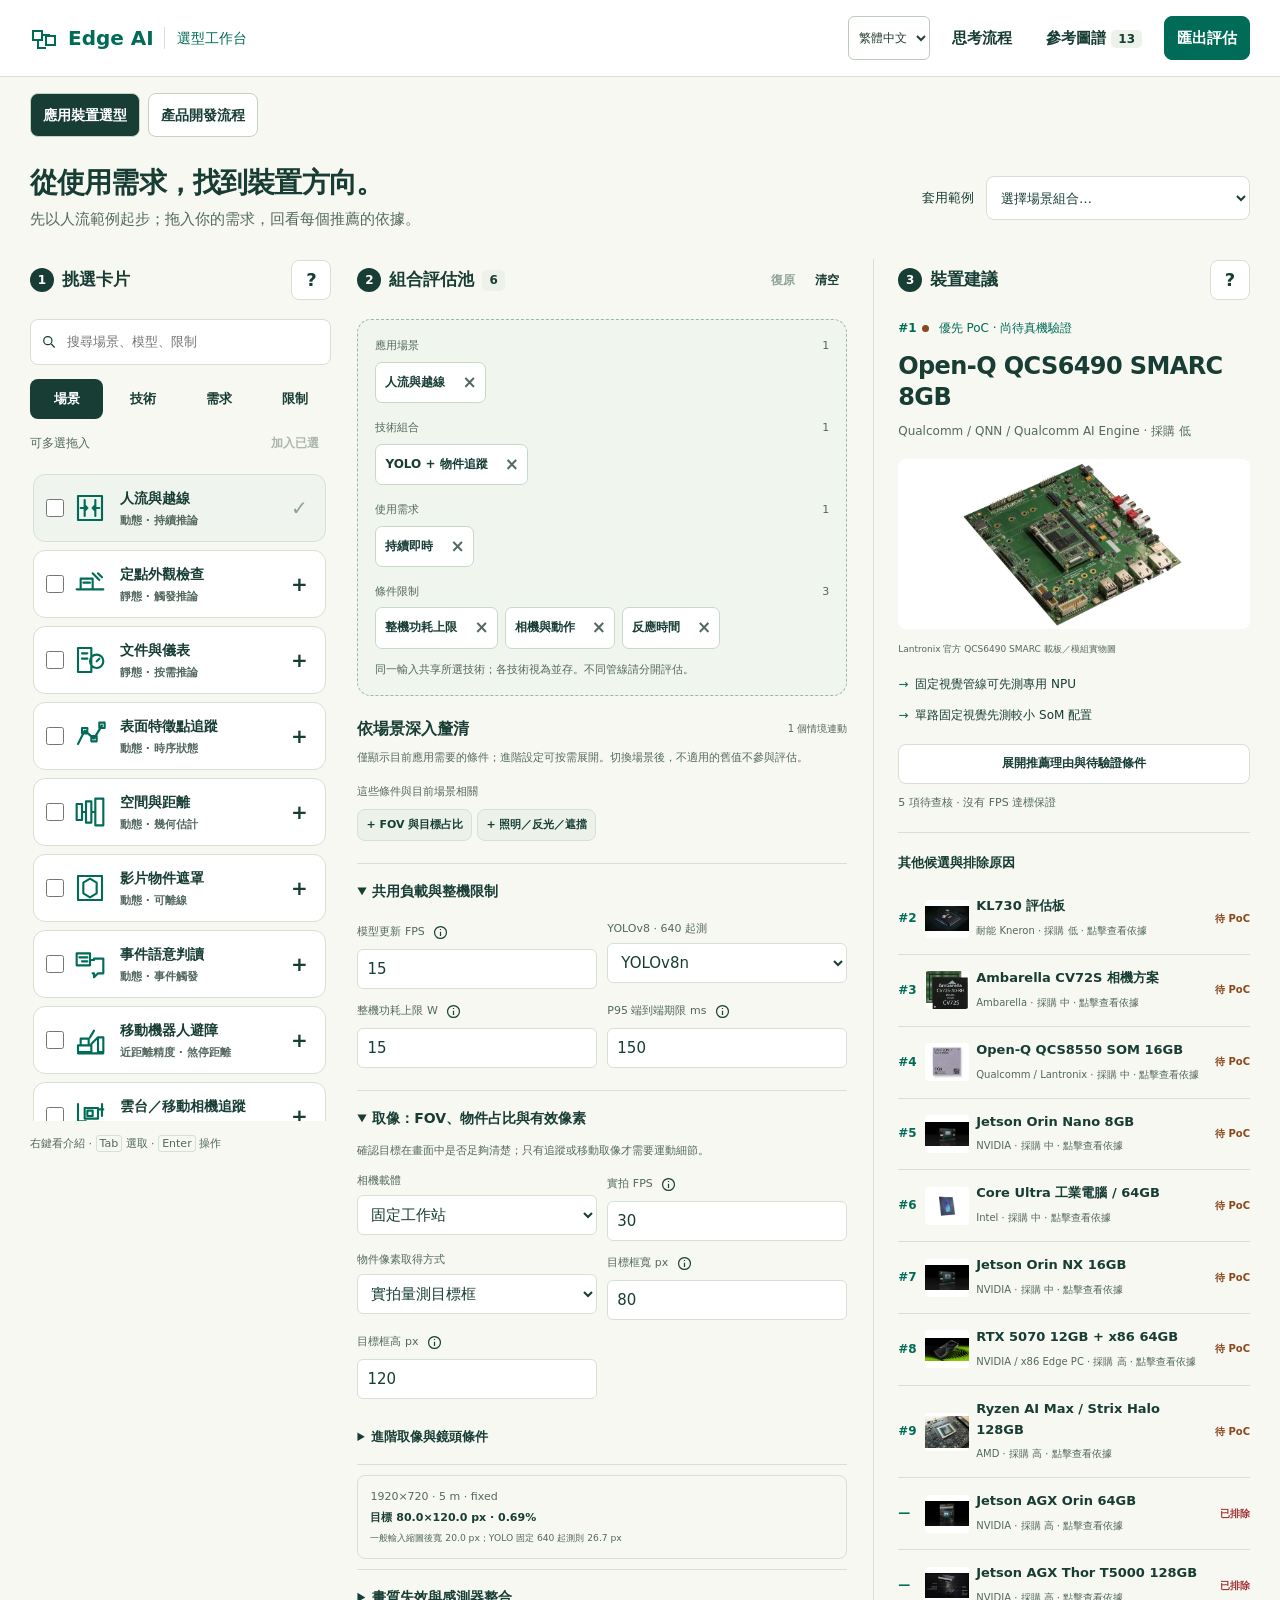
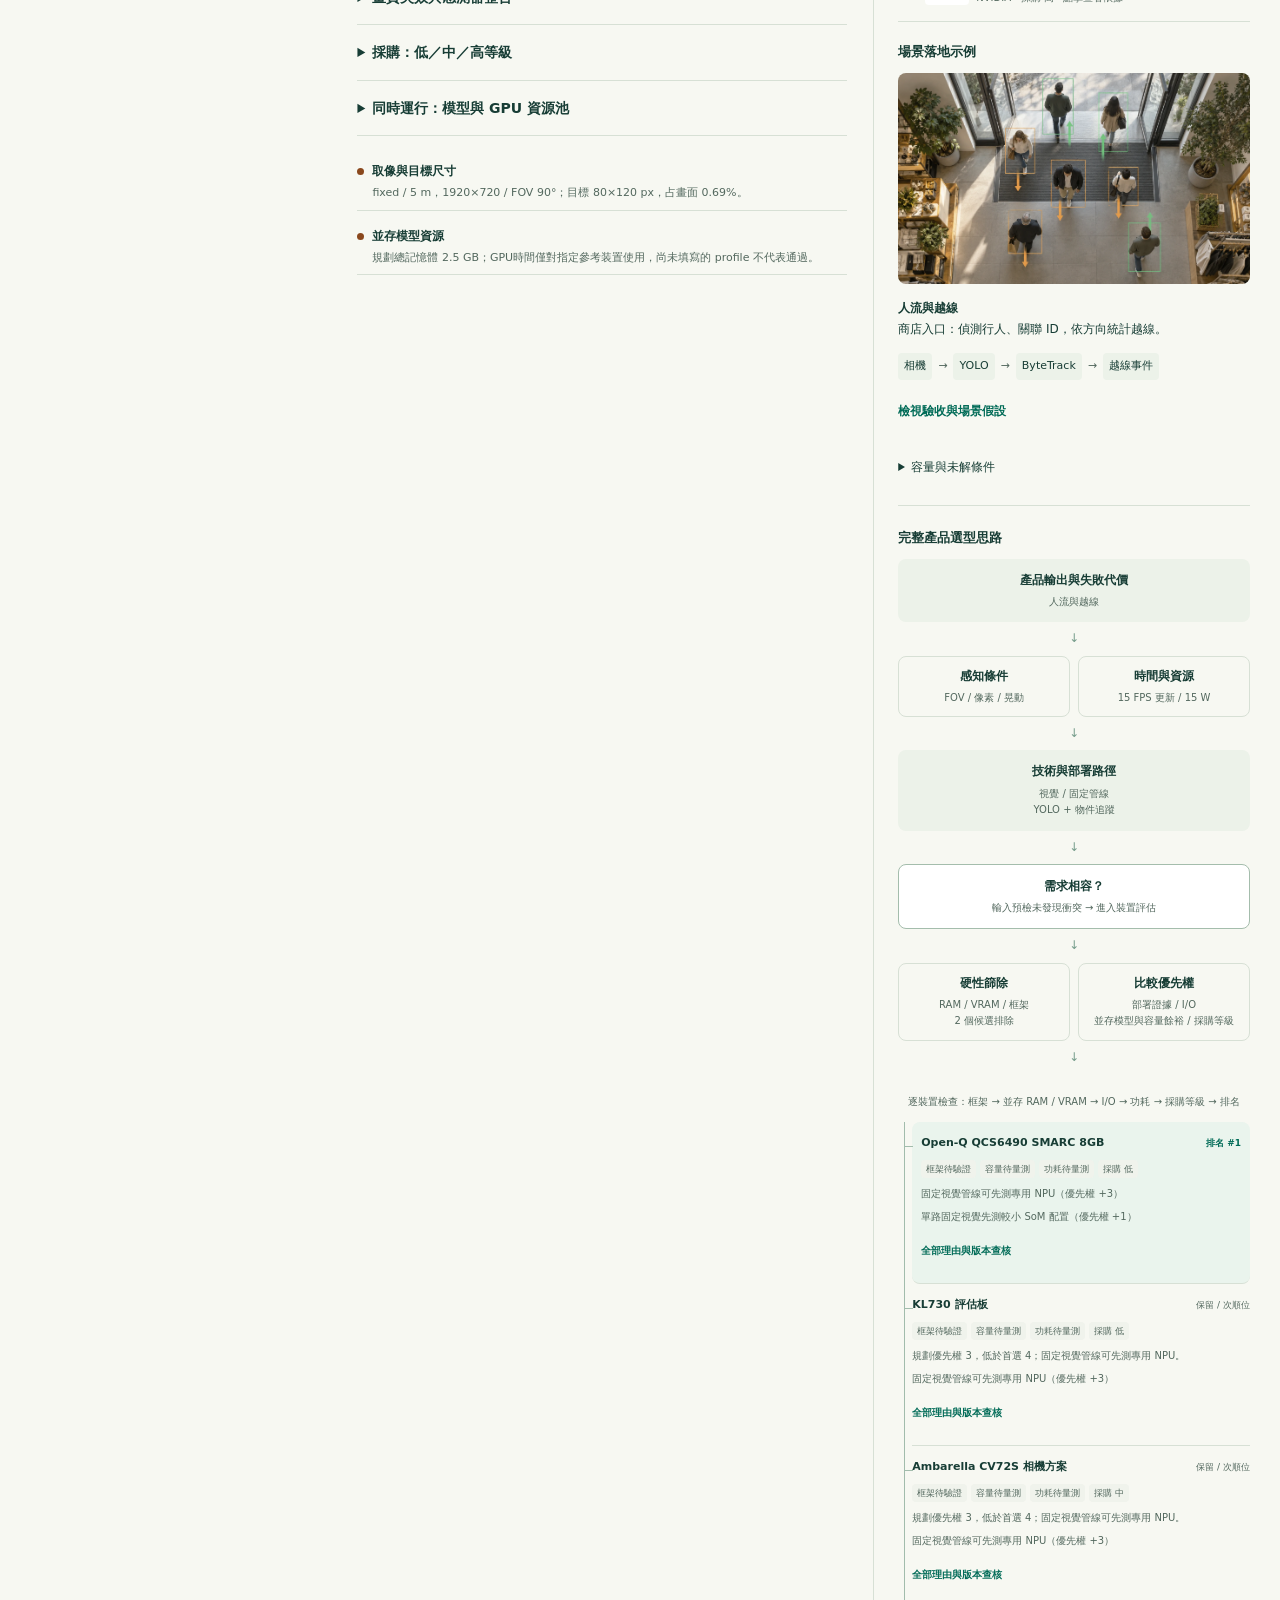
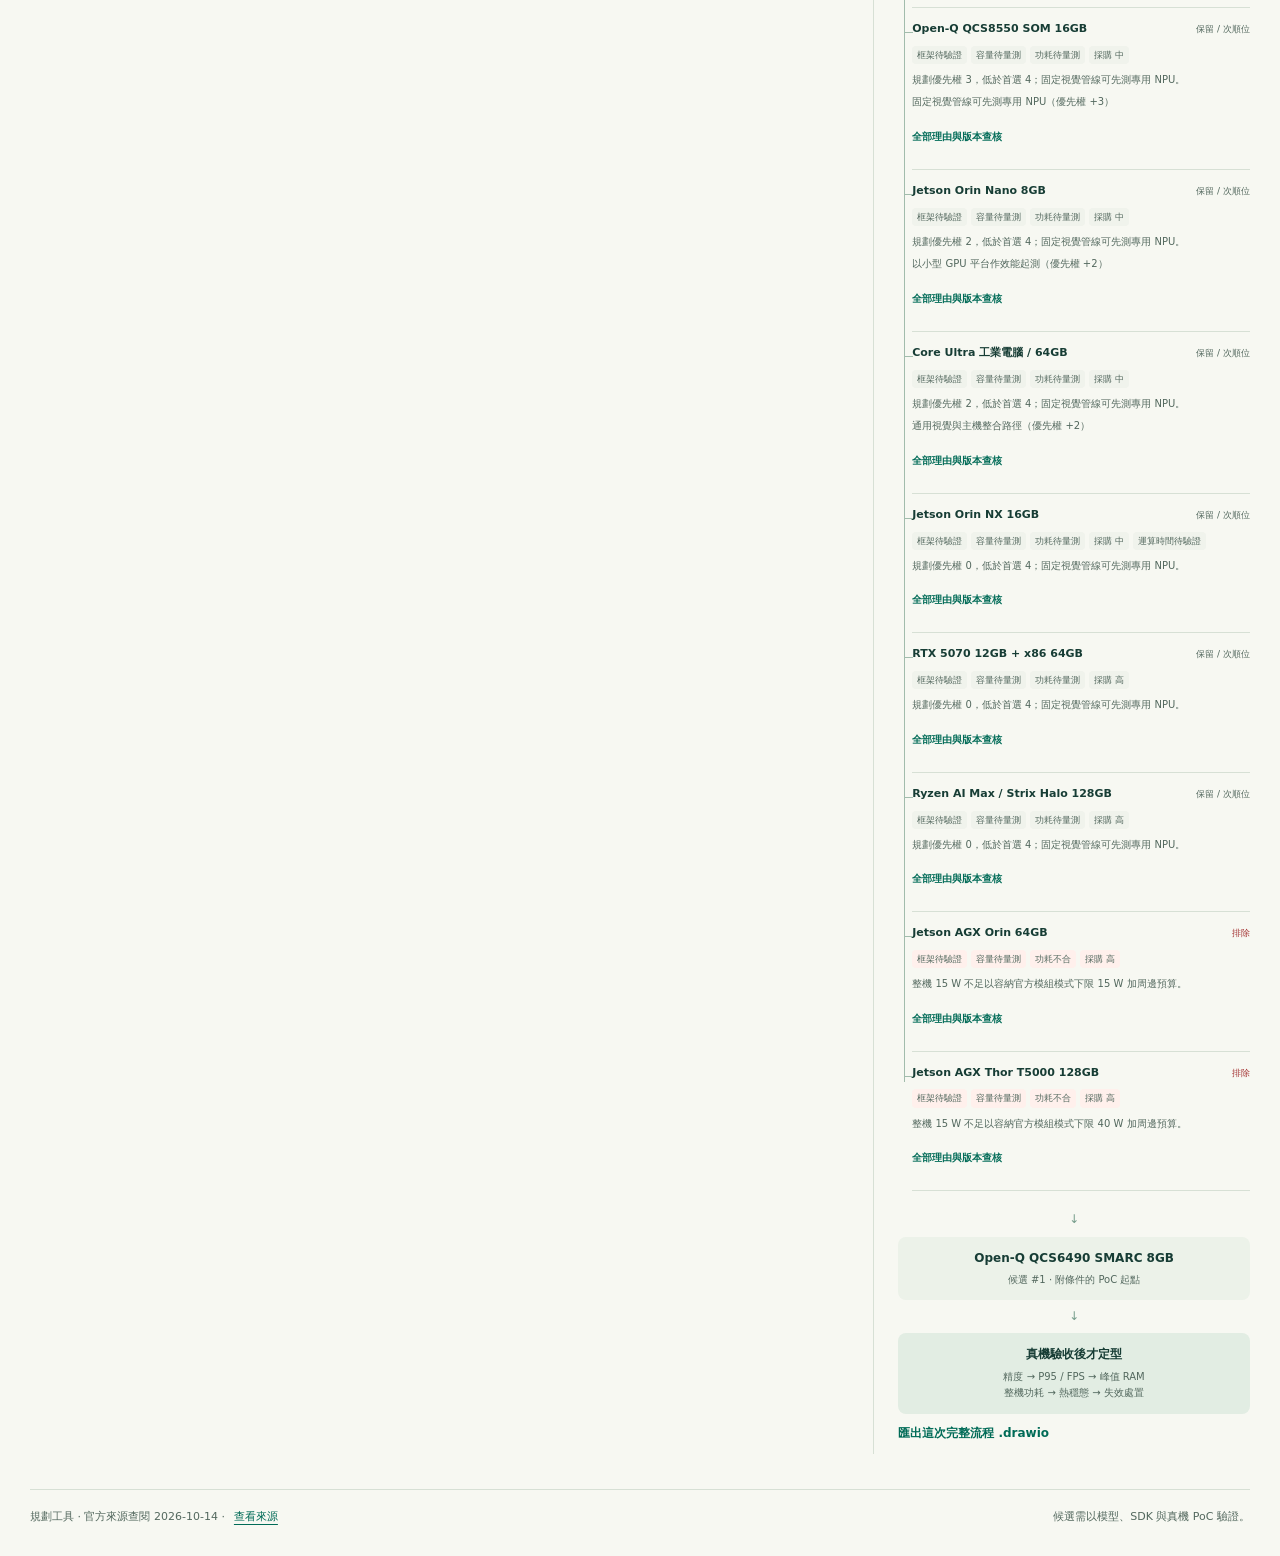
==== commit f34a73fe: "Show scenario-specific conditions and ignore inactive inputs" ====
--- a/edge-ai-guide/index.html
+++ b/edge-ai-guide/index.html
@@ -177,8 +177,36 @@
  return {tasks,hostGB,acceleratorGB,totalGB:hostGB+acceleratorGB,otherHostGB,otherAccelGB,occupancy,allTimed:!localLLM&&tasks.filter(t=>t.place==='accelerator').every(t=>t.timeMs!==null),timedCount:known.length,issues,referenceDevice:p.profileDevice,utilLimit:p.utilLimit};
 }
 const DEFAULTS={sensorFps:30,inferFps:15,speed:600,exposure:4,sensorWidth:1920,inputWidth:480,targetPixels:24,maxStep:24,maxBlur:3,minFeature:6,watts:15,streams:1,ram:16,latency:150,modelSize:'n',costPriority:'technical',maxCostBand:'any',costOverrides:{},modelBudgets:{},systemReserveGB:2,agentRateHz:.5,profileDevice:'nx',utilLimit:.8,strataResidentGB:48,strataGpuGB:10,llmPlacement:'local',llmMemoryPlace:'auto',decisionPlacement:'local',jevParamsB:3,jevBits:4,jevStateGB:1,jevBackend:'host',cameraPlatform:'fixed',lensClass:'wide',pixelMode:'measured',viewDistance:5,objectMeters:1,objectHeightMeters:1,scaleAnchor:'none',sensorHeight:720,targetHeight:24,objectWidth:80,objectHeight:120,fov:90,angularSpeed:0,stabilization:'none',shutter:'rolling',imuSyncMs:5,trackingPoints:32,occlusion:'partial',lighting:'normal',smallDefectPx:8,depthUse:'relative',depthMode:'relative',nearDistance:1,nearError:.03,farDistance:5,farError:.15,robotSpeed:1,deceleration:1,margin:.2,baselineMm:75,focalPx:700,disparityError:.5,llmProfile:'flash',llmRuntime:'strata',strataQuant:'iq3',weightBits:4,contextTokens:8192,kvGB:2,runtimeGB:4,concurrency:1,hostReserveGB:8,ssdGB:128,speechDeadline:500,responseMetric:'firstAudio',vadMs:100,asrMs:100,ttsMs:80,toolMs:0,replyTokens:32,measuredTps:0,audioPlaybackMs:3000,audioEnv:'quiet',bargeIn:'yes',speechRuntime:'generic',sensorBus:'usb',timestampSync:'unknown'};
+// One applicability policy shared by rendering and evaluation.
+function conditionContext(ids,params={}){
+ const selected=new Set(ids),p={...DEFAULTS,...params},scenes=CATALOG.filter(c=>c.group==='scene'&&selected.has(c.id)),models=CATALOG.filter(c=>c.group==='model'&&selected.has(c.id)).map(c=>c.id);
+ const vision=scenes.some(c=>!['voiceagent','ragagent','document'].includes(c.id))||selected.has('camera');
+ const points=models.some(m=>['tapir','cotracker'].includes(m));
+ const depth=scenes.some(c=>['depthscene','obstacle','uavmap','uavavoid','mobilerobot','vehicle'].includes(c.id))||selected.has('metric')||models.includes('stereo');
+ const motion=points||selected.has('motion')||models.includes('stabilize')||(vision&&p.cameraPlatform!=='fixed')||scenes.some(c=>c.id==='gimbaltrack');
+ const avoid=depth&&(p.depthUse==='avoid'||scenes.some(c=>['obstacle','uavavoid','mobilerobot'].includes(c.id)));
+ const metric=depth&&(avoid||p.depthUse==='measure'||p.depthMode!=='relative');
+ const localLLM=models.includes('llm')&&p.llmPlacement==='local',speech=scenes.some(c=>c.id==='voiceagent')||selected.has('audio'),inactive=new Set();
+ const only=(active,keys)=>{if(!active)keys.split(' ').forEach(k=>inactive.add(k));};
+ only(points,'targetPixels maxStep maxBlur minFeature trackingPoints');
+ only(vision,'cameraPlatform lensClass pixelMode viewDistance sensorWidth sensorHeight fov inputWidth objectWidth objectHeight objectMeters objectHeightMeters sensorFps exposure lighting sensorBus');
+ only(vision&&p.pixelMode==='geometry','objectMeters objectHeightMeters');
+ only(vision&&p.pixelMode==='measured','objectWidth objectHeight');
+ only(motion,'angularSpeed imuSyncMs stabilization shutter');only(points||motion,'speed');
+ only(vision&&(motion||selected.has('sensorio')),'timestampSync');
+ only(scenes.some(c=>c.id==='inspection'),'smallDefectPx');
+ only(depth,'depthUse depthMode');only(metric,'nearDistance nearError farDistance farError');
+ only(depth&&p.depthMode==='metricmono','scaleAnchor');only(depth&&p.depthMode==='stereo','baselineMm focalPx disparityError');only(avoid,'robotSpeed deceleration margin');
+ only(models.includes('llm')||models.includes('jev'),'agentRateHz');
+ only(localLLM,'llmProfile llmRuntime llmMemoryPlace strataQuant contextTokens weightBits kvGB runtimeGB hostReserveGB ssdGB strataResidentGB strataGpuGB');
+ only(speech,'speechDeadline responseMetric audioEnv bargeIn speechRuntime vadMs asrMs ttsMs toolMs replyTokens measuredTps audioPlaybackMs');
+ only(speech&&p.responseMetric==='fullReply','audioPlaybackMs replyTokens measuredTps');
+ only(vision||models.some(m=>!['llm','jev','asr','tts','rag'].includes(m)),'inferFps');
+ return {vision,points,depth,motion,avoid,metric,speech,inactive};
+}
 function evaluate(ids,params={}){
  const selected=new Set(ids.filter(id=>CATALOG.some(c=>c.id===id))),p={...DEFAULTS,...params};
+ const context=conditionContext([...selected],p);for(const key of context.inactive)p[key]=DEFAULTS[key];
  const scenes=CATALOG.filter(c=>c.group==='scene'&&selected.has(c.id));
  const models=CATALOG.filter(c=>c.group==='model'&&selected.has(c.id)).map(c=>c.id);
  const vision=scenes.some(c=>!['voiceagent','ragagent','document'].includes(c.id))||selected.has('camera');
@@ -253,7 +281,7 @@
  let depth=null;
  if(depthWork){
   const avoid=p.depthUse==='avoid'||scenes.some(c=>['obstacle','uavavoid','mobilerobot'].includes(c.id));
-  if(p.nearDistance>=p.farDistance)issue('depthrange','近距測點須小於遠距測點。');
+  if(context.metric&&p.nearDistance>=p.farDistance)issue('depthrange','近距測點須小於遠距測點。');
   if((avoid||p.depthUse==='measure')&&p.depthMode==='relative')issue('metric','測距／避障需要公尺與誤差預算；相對 Depth Anything 請改度量模型、Stereo / ToF 或融合。');
   if(['stereo','tof','fusion'].includes(p.depthMode)&&!models.includes('stereo'))issue('sensorpath','已選度量感測路徑但缺 Stereo / ToF 技術卡，請加入或改模型。');
   if(p.depthMode==='metricmono'&&!models.includes('depth'))issue('depthtech','度量單目路徑缺少深度模型技術卡。');
@@ -262,8 +290,8 @@
   depth={nearSigma:sigma(p.nearDistance),farSigma:sigma(p.farDistance),stopDistance:p.robotSpeed*(selected.has('latency')?p.latency:150)/1000+p.robotSpeed*p.robotSpeed/(2*p.deceleration)+p.margin+Math.max(p.nearError,p.farError),avoid};
   if(p.depthMode==='stereo'&&(depth.nearSigma>p.nearError||depth.farSigma>p.farError))issue('depthprecision','Stereo 幾何誤差起測估算超出分段預算：增加 baseline / 焦距、降低 disparity 誤差或改感測器；加算力不能直接解決。');
   if(avoid&&depth.stopDistance>p.farDistance)issue('stop','估算煞停距離大於最遠有效感知距離：降低速度、延遲或增加可用感知距離。');
-  req('公尺精度與控制',issues.some(i=>['metric','sensorpath','depthprecision','stop','depthrange','scale'].includes(i.code))?'bad':'wait',`近 ${p.nearDistance} m ±${p.nearError} m；遠 ${p.farDistance} m ±${p.farError} m。${avoid?`估算煞停距離 ${depth.stopDistance.toFixed(2)} m。`:''}`);
-  pending.push('距離誤差是驗收需求；Stereo 公式只有幾何項，不是模型的總誤差／95% 保證。反光、低紋理和尺度漂移需實測。');
+  if(context.metric)req('公尺精度與控制',issues.some(i=>['metric','sensorpath','depthprecision','stop','depthrange','scale'].includes(i.code))?'bad':'wait',`近 ${p.nearDistance} m ±${p.nearError} m；遠 ${p.farDistance} m ±${p.farError} m。${avoid?`估算煞停距離 ${depth.stopDistance.toFixed(2)} m。`:''}`);
+  if(context.metric)pending.push('距離誤差是驗收需求；Stereo 公式只有幾何項，不是模型的總誤差／95% 保證。反光、低紋理和尺度漂移需實測。');
  }
  let llm=null;
  if(agentWork){
@@ -373,7 +401,7 @@
  ];
  return {ids:[...selected],params:p,scenes,models,issues,pending,metrics,resources,requirements,depth,llm,speech,candidates,winner,stages,detectorOps,streams};
 }
-if(typeof module!=='undefined')module.exports={CATALOG,DEVICES,DEFAULTS,PLATFORM_CASES,LLM_PROFILES,SCENE_CONSTRAINTS,RESOURCE_DEFAULTS,COST_BANDS,DEVICE_COST_DEFAULTS,evaluate};
+if(typeof module!=='undefined')module.exports={conditionContext,CATALOG,DEVICES,DEFAULTS,PLATFORM_CASES,LLM_PROFILES,SCENE_CONSTRAINTS,RESOURCE_DEFAULTS,COST_BANDS,DEVICE_COST_DEFAULTS,evaluate};
 
 /* Local bilingual presentation. Selection and evaluation parameters are locale-independent. */
 const EN_CARDS={
@@ -2459,7 +2487,11 @@
   "產品開發與分工": "Product delivery & ownership",
   "應用裝置選型": "Application & device selection",
   "產品開發流程": "Product development workflow",
-  "名詞釐清": "Terminology"
+  "名詞釐清": "Terminology",
+  "確認目標在畫面中是否足夠清楚；只有追蹤或移動取像才需要運動細節。": "Check that the target is visible enough. Motion details apply to tracking or moving cameras.",
+  "進階取像與鏡頭條件": "Advanced camera and lens conditions",
+  "相對深度只比較前後關係；選擇測距或避障後，再填公尺誤差與有效距離。": "Relative depth compares near and far. Choose measurement or avoidance to specify metric error and usable distance.",
+  "僅顯示目前應用需要的條件；進階設定可按需展開。切換場景後，不適用的舊值不參與評估。": "Only applicable conditions are shown. Expand advanced settings when needed; inactive values from other scenarios do not affect the assessment."
 }
 ;
 let translationPairs=[],translationPattern;
@@ -2727,8 +2759,8 @@
  $('undo').disabled=!history.length;$('clear').disabled=!pool.size;
 }
 const fields={sensorFps:['實拍 FPS',1,1000,'真正拍到的影格數；與顯示插幀分開。'],inferFps:['模型更新 FPS',.1,1000,'YOLO 容量估算使用此數字；多模型可有不同節奏，需另測。'],speed:['影像速度 px/s',0,100000,'感測器影像座標中的速度，非公尺速度。'],exposure:['曝光時間 ms',.01,1000,'縮短曝光可能需要補光。'],sensorWidth:['感測器輸出寬 px',1,20000,'以下縮放試算假設等比例縮放；裁切與 letterbox 請重新計算。'],inputWidth:['模型輸入寬 px',1,20000,'此欄用於影像品質估算；YOLO 運算量另固定為 640。'],targetPixels:['原圖特徵寬 px',.1,20000,'要追蹤的紋理區域在原圖佔多少像素。'],maxStep:['幀間位移門檻 px',.1,10000,'自訂 PoC 假設；不是 TAPIR 官方規格。'],maxBlur:['模糊門檻 px',.1,10000,'自訂可接受的曝光拖影；需以真實畫面校準。'],minFeature:['最小特徵寬 px',.1,10000,'縮圖後的 PoC 假設；不是模型保證。'],watts:['整機功耗上限 W',.1,10000,'含運算板、相機、載板、儲存與散熱；須實測。'],streams:['同時相機路數',1,128,'假設各路相同 FPS；不同路徑需分開建模。'],ram:['允許實體 RAM 上限 GB',1,1024,'篩除容量配置過大的候選；不代表模型能放得下。'],latency:['P95 端到端期限 ms',1,600000,'由拍攝到可用結果，包括排隊與後處理。']};
-function field(key){const [label,min,max,tip]=fields[key];return `<div class="field"><div class="field-label"><label for="p-${key}">${label}</label><button class="help" data-tip="${esc(tip)}" data-field-info="${key}" aria-label="${label}說明"><svg viewBox="0 0 20 20" aria-hidden="true"><circle cx="10" cy="10" r="7"/><path d="M10 9v5M10 6v1"/></svg></button></div><input id="p-${key}" data-param="${key}" type="number" min="${min}" max="${max}" step="${['streams','trackingPoints','contextTokens','concurrency','replyTokens'].includes(key)?'1':'any'}" value="${params[key]}"></div>`;}
-function renderCamera(){if(!$('cameraViz'))return;if(evaluation.issues.some(i=>i.code==='input')){$('cameraViz').innerHTML='<p class="small-note">請先修正輸入值，再檢視觀測品質。</p>';return;}const m=evaluation.metrics;const tracking=evaluation.models.some(x=>['tapir','cotracker'].includes(x));const badStep=tracking&&m.trackerStep>params.maxStep,badBlur=tracking&&m.blur>params.maxBlur,badFeature=tracking&&m.feature<params.minFeature;const end=65+Math.min(210,Math.max(0,m.trackerStep)*3);$('cameraViz').innerHTML=`<div class="camera-viz"><svg viewBox="0 0 340 65" role="img" aria-label="追蹤輸入位移示意，距離經縮放呈現"><path d="M30 42H310" stroke="#d7e0d5"/><rect x="45" y="18" width="25" height="25" rx="3" fill="none" stroke="#759c8b" stroke-dasharray="3 3"/><rect x="${end}" y="18" width="25" height="25" rx="3" fill="#d3e7d9" stroke="${badStep?'#a33232':'#006b57'}"/><path d="M76 30H${end-4}" stroke="#53685e"/><text x="42" y="60" font-size="10" fill="#53685e">t</text><text x="${end}" y="60" font-size="10" fill="#53685e">t + 1</text></svg><div class="camera-metrics"><div>實拍幀間位移<strong>${m.step.toFixed(1)} px</strong></div><div class="${badStep?'bad':''}">追蹤輸入位移<strong>${m.trackerStep.toFixed(1)} px</strong></div><div class="${badBlur?'bad':''}">曝光拖影<strong>${m.blur.toFixed(1)} px</strong></div><div class="${badFeature?'bad':''}">縮圖特徵<strong>${m.feature.toFixed(1)} px</strong></div></div><p class="small-note">示意圖 · 追蹤以 ${m.trackerFps} FPS 輸入間隔計算；即時假設均勻抽幀，非即時假設逐幀處理。模糊＝速度 × 曝光。門檻只用於點追蹤預檢。</p></div>`;}
+function field(key){if(conditionContext([...pool],params).inactive.has(key))return '';const [label,min,max,tip]=fields[key];return `<div class="field"><div class="field-label"><label for="p-${key}">${label}</label><button class="help" data-tip="${esc(tip)}" data-field-info="${key}" aria-label="${label}說明"><svg viewBox="0 0 20 20" aria-hidden="true"><circle cx="10" cy="10" r="7"/><path d="M10 9v5M10 6v1"/></svg></button></div><input id="p-${key}" data-param="${key}" type="number" min="${min}" max="${max}" step="${['streams','trackingPoints','contextTokens','concurrency','replyTokens'].includes(key)?'1':'any'}" value="${params[key]}"></div>`;}
+function renderCamera(){if(!$('cameraViz'))return;if(!conditionContext([...pool],params).points&&!conditionContext([...pool],params).motion){$('cameraViz').innerHTML='';return;}if(evaluation.issues.some(i=>i.code==='input')){$('cameraViz').innerHTML='<p class="small-note">請先修正輸入值，再檢視觀測品質。</p>';return;}const m=evaluation.metrics;const tracking=evaluation.models.some(x=>['tapir','cotracker'].includes(x));const badStep=tracking&&m.trackerStep>params.maxStep,badBlur=tracking&&m.blur>params.maxBlur,badFeature=tracking&&m.feature<params.minFeature;const end=65+Math.min(210,Math.max(0,m.trackerStep)*3);$('cameraViz').innerHTML=`<div class="camera-viz"><svg viewBox="0 0 340 65" role="img" aria-label="追蹤輸入位移示意，距離經縮放呈現"><path d="M30 42H310" stroke="#d7e0d5"/><rect x="45" y="18" width="25" height="25" rx="3" fill="none" stroke="#759c8b" stroke-dasharray="3 3"/><rect x="${end}" y="18" width="25" height="25" rx="3" fill="#d3e7d9" stroke="${badStep?'#a33232':'#006b57'}"/><path d="M76 30H${end-4}" stroke="#53685e"/><text x="42" y="60" font-size="10" fill="#53685e">t</text><text x="${end}" y="60" font-size="10" fill="#53685e">t + 1</text></svg><div class="camera-metrics"><div>實拍幀間位移<strong>${m.step.toFixed(1)} px</strong></div><div class="${badStep?'bad':''}">追蹤輸入位移<strong>${m.trackerStep.toFixed(1)} px</strong></div><div class="${badBlur?'bad':''}">曝光拖影<strong>${m.blur.toFixed(1)} px</strong></div><div class="${badFeature?'bad':''}">縮圖特徵<strong>${m.feature.toFixed(1)} px</strong></div></div><p class="small-note">示意圖 · 追蹤以 ${m.trackerFps} FPS 輸入間隔計算；即時假設均勻抽幀，非即時假設逐幀處理。模糊＝速度 × 曝光。門檻只用於點追蹤預檢。</p></div>`;}
 function sceneArtwork(c){if(['depthscene','points'].includes(c.id)&&params.cameraPlatform!=='fixed'){const mobile=params.cameraPlatform==='uav'?(c.id==='points'?'uavtrack':evaluation.depth?.avoid?'uavavoid':'uavmap'):params.cameraPlatform==='robot'?'mobilerobot':'vehicle';return SCENE_IMAGES[mobile];}return SCENE_IMAGES[c.id];}
 function renderResults(){const e=evaluation,w=e.winner;
  let html=e.issues.length?`<div class="notice"><h3>先解開 ${e.issues.length} 個衝突</h3>${e.issues.map(i=>`<p>${esc(i.text)}</p>`).join('')}<button data-info="conflicts">查看修正方向</button></div>`:'';
@@ -2801,7 +2833,7 @@
  if(b.dataset.export){const type=b.dataset.export;if(type==='md')download('edge-ai-assessment.md',translateText(report()),'text/markdown;charset=utf-8');if(type==='json')download('edge-ai-assessment.json',JSON.stringify({schema:1,created:new Date().toISOString(),...evaluation},null,2),'application/json');if(type==='drawio')download('edge-ai-assessment.drawio',localizedHTML(exportDrawio()),'application/xml');if(type==='print')window.print();}
 });
 document.addEventListener('change',e=>{ const t=e.target;if(t.dataset.cost){remember();params.costOverrides={...params.costOverrides,[t.dataset.cost]:t.value};refreshEvaluation();}
- if(t.dataset.budget){remember();const id=t.dataset.budget,key=t.dataset.budgetKey;const val=key==='place'?t.value:t.value.trim()===''?(key==='timeMs'?null:NaN):Number(t.value);const old=params.modelBudgets[id]||{};params.modelBudgets={...params.modelBudgets,[id]:key==='timeMs'?{...old,timings:{...old.timings,[params.profileDevice]:val}}:{...old,[key]:val}};refreshEvaluation();}if(e.target.dataset.select){const id=e.target.dataset.select;e.target.checked?staged.add(id):staged.delete(id);e.target.closest('.card').classList.toggle('staged',e.target.checked);$('selectionCount').textContent=staged.size?`已選 ${staged.size} 張`:'可多選拖入';$('addSelected').disabled=!staged.size;}if(e.target.dataset.param){remember();const k=e.target.dataset.param;params[k]=e.target.tagName==='SELECT'?e.target.value:(e.target.value.trim()===''?NaN:Number(e.target.value));if(k==='depthMode'&&['stereo','tof','fusion'].includes(params[k])){pool.add('stereo');renderPool();}if(['profileDevice','llmMemoryPlace','llmPlacement','decisionPlacement','llmProfile','llmRuntime','depthMode','depthUse','responseMetric','pixelMode','cameraPlatform'].includes(k)){const activeId=e.target.id;evaluation=evaluate([...pool],params);renderTuning();if(activeId&&$(activeId))$(activeId).focus();}refreshEvaluation();}});
+ if(t.dataset.budget){remember();const id=t.dataset.budget,key=t.dataset.budgetKey;const val=key==='place'?t.value:t.value.trim()===''?(key==='timeMs'?null:NaN):Number(t.value);const old=params.modelBudgets[id]||{};params.modelBudgets={...params.modelBudgets,[id]:key==='timeMs'?{...old,timings:{...old.timings,[params.profileDevice]:val}}:{...old,[key]:val}};refreshEvaluation();}if(e.target.dataset.select){const id=e.target.dataset.select;e.target.checked?staged.add(id):staged.delete(id);e.target.closest('.card').classList.toggle('staged',e.target.checked);$('selectionCount').textContent=staged.size?`已選 ${staged.size} 張`:'可多選拖入';$('addSelected').disabled=!staged.size;}if(e.target.dataset.param){remember();const k=e.target.dataset.param;params[k]=e.target.tagName==='SELECT'?e.target.value:(e.target.value.trim()===''?NaN:Number(e.target.value));if(k==='depthMode'&&['stereo','tof','fusion'].includes(params[k])){pool.add('stereo');renderPool();}if(['profileDevice','llmMemoryPlace','llmPlacement','decisionPlacement','llmProfile','llmRuntime','depthMode','depthUse','responseMetric','pixelMode','cameraPlatform','stabilization'].includes(k)){const activeId=e.target.id;evaluation=evaluate([...pool],params);renderTuning();if(activeId&&$(activeId))$(activeId).focus();}refreshEvaluation();}});
 document.addEventListener('dragstart',e=>{const card=e.target.closest('[data-card]');if(!card)return;const ids=staged.has(card.dataset.card)?[...staged]:[card.dataset.card];e.dataTransfer.setData('application/x-edge-cards',JSON.stringify(ids));e.dataTransfer.setData('text/plain',JSON.stringify(ids));e.dataTransfer.effectAllowed='copy';hideTip();});
 $('pool').addEventListener('dragover',e=>{e.preventDefault();e.dataTransfer.dropEffect='copy';$('pool').classList.add('drag-over');});
 $('pool').addEventListener('dragleave',e=>{if(!$('pool').contains(e.relatedTarget))$('pool').classList.remove('drag-over');});
@@ -2823,22 +2855,22 @@
 Object.assign(fields,MORE_FIELDS);
 const SELECT_FIELDS={cameraPlatform:['相機載體',['fixed','固定工作站'],['uav','無人機 / 空拍'],['robot','移動機器人'],['vehicle','車載相機']],lensClass:['鏡頭 / 取像',['wide','廣角 / 一般鏡頭'],['tele','長焦 / 窄 FOV'],['stereo','Stereo 雙目']],pixelMode:['物件像素取得方式',['measured','實拍量測目標框'],['geometry','由距離 / 實體尺寸 / FOV 粗估']],scaleAnchor:['尺度 / 對照來源',['none','尚未確認'],['calibrated','已標定 / metric checkpoint'],['gnss','GNSS / 地面控制點'],['groundtruth','度量感測器對照']],speechRuntime:['ASR / TTS 部署路徑',['generic','可移植串流 ASR / TTS · 待選模型'],['riva','NVIDIA Riva / GPU'],['qnn','Qualcomm QNN / DSP 路徑']],
  stabilization:['穩定 / 補償',['none','未補償'],['gimbal','機械雲台'],['imu','IMU 融合'],['visual','視覺運動補償']],shutter:['快門',['rolling','Rolling shutter'],['global','Global shutter']],lighting:['影像失效條件',['normal','一般照明'],['lowlight','低照度 / 補光受限'],['reflective','反光 / 透明材質'],['occluded','遮擋 / 低紋理']],depthUse:['距離用途',['relative','前後關係 / 相對深度'],['measure','度量測距'],['avoid','移動避障']],depthMode:['深度與感測路徑',['relative','Depth Anything 相對深度'],['metricmono','度量單目 + 標定'],['stereo','Stereo 雙目'],['tof','ToF / RGB-D'],['fusion','深度 + LiDAR / IMU 融合']],llmProfile:['本地模型',['flash','Qwen3.8-Flash-Next · 125B + 51B'],['next80','Qwen3-Next 80B-A3B'],['small8','小型 8B · 規劃配置'],['small3','小型 3B · 規劃配置']],llmRuntime:['部署框架',['strata','Strata · Qwen3.8 預設'],['llamacpp','llama.cpp / GGUF'],['openvino','OpenVINO / GenAI'],['qnn','Qualcomm QNN / AI Hub'],['tensorrt','TensorRT / TensorRT-LLM'],['vllm','vLLM / CUDA serving']],strataQuant:['Strata 文件配置',['iq2','IQ2_XS · host 48GB 參考'],['iq3','IQ3_S · host 64GB 參考'],['q4','UD-IQ4_XS · host 96GB 參考']],responseMetric:['500 ms 要量什麼？',['firstAudio','首段音訊開始播放'],['fullReply','完整語音回答完成']],audioEnv:['聲學環境',['quiet','近場 / 安靜'],['noisy','產線噪音'],['farfield','遠場 / 多人']],bargeIn:['說話中可打斷',['yes','需要 AEC / barge-in'],['no','不需要']],sensorBus:['感測器接入',['usb','USB / UVC'],['csi','MIPI CSI'],['ethernet','Ethernet / ROS 2']],timestampSync:['時間同步',['unknown','待確認'],['hardware','硬體 timestamp / 同步'],['software','軟體 timestamp']]};
-function selectField(key){const [name,...options]=SELECT_FIELDS[key];return `<div class="field"><label for="p-${key}">${name}</label><select id="p-${key}" data-param="${key}">${options.map(([v,t])=>`<option value="${v}" ${params[key]===v?'selected':''}>${t}</option>`).join('')}</select></div>`;}
+function selectField(key){if(conditionContext([...pool],params).inactive.has(key))return '';const [name,...options]=SELECT_FIELDS[key];return `<div class="field"><label for="p-${key}">${name}</label><select id="p-${key}" data-param="${key}">${options.map(([v,t])=>`<option value="${v}" ${params[key]===v?'selected':''}>${t}</option>`).join('')}</select></div>`;}
 function domainBlock(title,body,open=false){return `<details class="domain-block" ${open?'open':''}><summary>${title}</summary>${body}</details>`;}
 function renderTuning(){const e=evaluation;let html='';
  if(!pool.size){$('tuning').innerHTML='';return;}
- const visions=e.scenes.some(c=>!['voiceagent','ragagent','document'].includes(c.id))||pool.has('camera');const points=e.models.some(x=>['tapir','cotracker'].includes(x));const depth=e.depth;const llm=e.llm;const speech=e.speech;
+ const context=conditionContext([...pool],params);const visions=context.vision;const points=e.models.some(x=>['tapir','cotracker'].includes(x));const depth=e.depth;const llm=e.llm;const speech=e.speech;
  const suggested=[...new Set(e.scenes.flatMap(c=>SCENE_CONSTRAINTS[c.id]||[]))].filter(id=>!pool.has(id));
- html=`<div class="context-head"><h2>依場景深入釐清</h2><span>${e.scenes.length} 個情境連動</span></div>${suggested.length?`<div class="suggestions"><p>這些條件與目前場景相關</p>${suggested.map(id=>`<button data-add="${id}" data-tip="${esc(CATALOG.find(c=>c.id===id).detail)}">+ ${CATALOG.find(c=>c.id===id).name}</button>`).join('')}</div>`:''}`;
- html+=domainBlock('共用負載與整機限制',`<div class="fields">${llm&&!visions?'':field('inferFps')}${pool.has('yolo')?'<div class="field"><label for="modelSize">YOLOv8 · 640 起測</label><select id="modelSize" data-param="modelSize">'+['n','s','m'].map(x=>`<option value="${x}" ${params.modelSize===x?'selected':''}>YOLOv8${x}</option>`).join('')+'</select></div>':''}${['power','multi','memory','latency'].filter(id=>pool.has(id)).map(id=>field({power:'watts',multi:'streams',memory:'ram',latency:'latency'}[id])).join('')}</div>`,true);
- if(visions)html+=domainBlock('取像：FOV、物件占比與有效像素',`<div class="inline-presets"><span>常用輸出</span><button data-resolution="1280,720">1280×720</button><button data-resolution="1920,1080">1920×1080</button><button data-resolution="3840,2160">3840×2160</button></div><div class="fields">${selectField('cameraPlatform')}${selectField('lensClass')}${selectField('pixelMode')}${field('viewDistance')}${['sensorWidth','sensorHeight','fov',...(params.pixelMode==='geometry'?['objectMeters','objectHeightMeters']:['objectWidth','objectHeight']),'inputWidth','targetPixels','sensorFps','speed','exposure'].map(field).join('')}</div><div id="cameraViz"></div><p class="small-note">原圖物件框與可追蹤紋理分開。ROI 放大不會新增光學細節。</p>`,true);
+ html=`<div class="context-head"><h2>依場景深入釐清</h2><span>${e.scenes.length} 個情境連動</span></div><p class="small-note">僅顯示目前應用需要的條件；進階設定可按需展開。切換場景後，不適用的舊值不參與評估。</p>${suggested.length?`<div class="suggestions"><p>這些條件與目前場景相關</p>${suggested.map(id=>`<button data-add="${id}" data-tip="${esc(CATALOG.find(c=>c.id===id).detail)}">+ ${CATALOG.find(c=>c.id===id).name}</button>`).join('')}</div>`:''}`;
+ html+=domainBlock('共用負載與整機限制',`<div class="fields">${field('inferFps')}${pool.has('yolo')?'<div class="field"><label for="modelSize">YOLOv8 · 640 起測</label><select id="modelSize" data-param="modelSize">'+['n','s','m'].map(x=>`<option value="${x}" ${params.modelSize===x?'selected':''}>YOLOv8${x}</option>`).join('')+'</select></div>':''}${['power','multi','memory','latency'].filter(id=>pool.has(id)).map(id=>field({power:'watts',multi:'streams',memory:'ram',latency:'latency'}[id])).join('')}</div>`,true);
+ if(visions)html+=domainBlock('取像：FOV、物件占比與有效像素',`<p class="small-note">確認目標在畫面中是否足夠清楚；只有追蹤或移動取像才需要運動細節。</p><div class="fields">${selectField('cameraPlatform')}${field('sensorFps')}${selectField('pixelMode')}${params.pixelMode==='geometry'?['viewDistance','objectMeters','objectHeightMeters','fov'].map(field).join(''):['objectWidth','objectHeight'].map(field).join('')}</div><details ${params.pixelMode==='geometry'?'open':''}><summary>進階取像與鏡頭條件</summary><div class="inline-presets"><button data-resolution="1280,720">1280×720</button><button data-resolution="1920,1080">1920×1080</button><button data-resolution="3840,2160">3840×2160</button></div><div class="fields">${selectField('lensClass')}${['sensorWidth','sensorHeight',...(params.pixelMode==='geometry'?[]:['viewDistance','fov']),'inputWidth','targetPixels','speed','exposure'].map(field).join('')}</div></details><div id="cameraViz"></div>`,true);
  if(points||pool.has('motion')||e.models.includes('stabilize')||(visions&&params.cameraPlatform!=='fixed'))html+=domainBlock('追蹤：相機晃動、雲台與時間窗',`<div class="fields">${selectField('stabilization')}${selectField('shutter')}${['angularSpeed','imuSyncMs',...(points?['trackingPoints']:[])].map(field).join('')}</div><p class="small-note">gimbal / IMU 不自動視為完美補償。中心近似的角速度位移已加入風險推算；點數改變會增加候選待驗證負載。</p>${points?`<div class="fields">${['maxStep','maxBlur','minFeature'].map(field).join('')}</div>`:''}`,pool.has('motion')||pool.has('gimbaltrack'));
- if(depth)html+=domainBlock('距離：用途與近／遠分段精度',`<div class="fields">${selectField('depthUse')}${selectField('depthMode')}${selectField('scaleAnchor')}${['nearDistance','nearError','farDistance','farError'].map(field).join('')}</div><div id="depthViz"></div><details><summary>Stereo 幾何起測參數</summary><div class="fields">${['baselineMm','focalPx','disparityError'].map(field).join('')}</div></details>${depth.avoid?`<div class="fields">${['robotSpeed','deceleration','margin'].map(field).join('')}</div><p class="small-note">避障另需控制器與故障處置；近距誤差＋延遲＋制動距離共同決定有效感知範圍。</p>`:''}`,true);
+ if(depth)html+=domainBlock('距離：用途與近／遠分段精度',`<div class="fields">${selectField('depthUse')}${selectField('depthMode')}${selectField('scaleAnchor')}${['nearDistance','nearError','farDistance','farError'].map(field).join('')}</div>${context.metric?'<div id="depthViz"></div>':'<p class="small-note">相對深度只比較前後關係；選擇測距或避障後，再填公尺誤差與有效距離。</p>'}${params.depthMode==='stereo'?`<details><summary>Stereo 幾何起測參數</summary><div class="fields">${['baselineMm','focalPx','disparityError'].map(field).join('')}</div></details>`:''}${depth.avoid?`<div class="fields">${['robotSpeed','deceleration','margin'].map(field).join('')}</div><p class="small-note">避障另需控制器與故障處置；近距誤差＋延遲＋制動距離共同決定有效感知範圍。</p>`:''}`,true);
  if(llm)html+=domainBlock('Agent：本地或雲端部署',`<div class="fields">${selectField('llmPlacement')}</div>${params.llmPlacement==='local'?`<div class="fields">${selectField('llmProfile')}${selectField('llmRuntime')}${params.llmRuntime!=='strata'?selectField('llmMemoryPlace'):''}${params.llmRuntime==='strata'?selectField('strataQuant'):field('weightBits')}${['contextTokens','concurrency','ssdGB'].map(field).join('')}</div><div id="llmViz"></div><details><summary>記憶體預算假設</summary><div class="fields">${['kvGB','runtimeGB','hostReserveGB'].map(field).join('')}</div><p class="small-note">全駐留公式使用手動 KV/state 預算；Strata 參考 host 門檻來自專案配置，並非與 GPU 容量簡單相加。長 context／多請求仍需真機 profile。</p></details><a class="source-small" href="https://github.com/Niko1221/Strata" target="_blank" rel="noopener">Strata 實作與硬體條件 ↗</a> · <a class="source-small" href="https://github.com/QwenLM/Qwen3.8-Flash-Next" target="_blank" rel="noopener">Qwen3.8 模型與架構 ↗</a>`:'<p class="small-note">雲端 LLM 不占本地推論容量；語音、檢索與其他模型仍計入。請驗證 API 與網路延遲。</p>'}`,true);
  if(e.models.includes('jev'))html+=domainBlock('Jev：RLCD Qwen 決策部署',`<div class="fields">${selectField('decisionPlacement')}${params.decisionPlacement==='local'?selectField('jevBackend')+['jevParamsB','jevBits','jevStateGB',...(!llm?['concurrency']:[])].map(field).join(''):''}</div><p class="small-note">Jev 依需求採 RLCD Qwen checkpoint；本地必須計入權重、狀態與 runtime。雲端 API 只移除這個模型的推論負載。</p>`,true);
- if(speech)html+=domainBlock('語音：回應期限與聲學環境',`<div class="inline-presets"><span>規劃期限</span>${[500,1000,2000].map(v=>`<button data-deadline="${v}">${v} ms</button>`).join('')}</div><div class="fields">${selectField('responseMetric')}${field('speechDeadline')}${selectField('audioEnv')}${selectField('bargeIn')}${selectField('speechRuntime')}</div><div id="speechViz"></div><details open><summary>各階段預算／已測值</summary><div class="fields">${['vadMs','asrMs','ttsMs','toolMs','replyTokens','measuredTps',...(params.responseMetric==='fullReply'?['audioPlaybackMs']:[])].map(field).join('')}</div><p class="small-note">順序保守加總；streaming 重疊需另量測。首音訊期限與完整回答是不同產品要求。</p></details>`,true);
+ if(speech)html+=domainBlock('語音：回應期限與聲學環境',`<div class="inline-presets"><span>規劃期限</span>${[500,1000,2000].map(v=>`<button data-deadline="${v}">${v} ms</button>`).join('')}</div><div class="fields">${selectField('responseMetric')}${field('speechDeadline')}${selectField('audioEnv')}${selectField('bargeIn')}${selectField('speechRuntime')}</div><div id="speechViz"></div><details><summary>各階段預算／已測值</summary><div class="fields">${['vadMs','asrMs','ttsMs','toolMs','replyTokens','measuredTps',...(params.responseMetric==='fullReply'?['audioPlaybackMs']:[])].map(field).join('')}</div><p class="small-note">順序保守加總；streaming 重疊需另量測。首音訊期限與完整回答是不同產品要求。</p></details>`,true);
  if(visions||pool.has('lighting'))html+=domainBlock('畫質失效與感測器整合',`<div class="fields">${selectField('lighting')}${selectField('sensorBus')}${selectField('timestampSync')}${e.scenes.some(c=>c.id==='inspection')?field('smallDefectPx'):''}</div>`,false);
- html+=procurementControls()+resourceControls();
+ html+=procurementControls()+(e.models.length?resourceControls():'');
  $('tuning').innerHTML=html;renderDomainVisuals();
 }
 function renderDomainVisuals(){renderResourceVisual();renderCamera();if($('cameraViz')&&Number.isFinite(evaluation.metrics.objectArea))$('cameraViz').innerHTML+=`<div class="object-footprint"><span>${params.sensorWidth}×${params.sensorHeight} · ${params.viewDistance} m · ${params.cameraPlatform}</span><strong>目標 ${evaluation.params.objectWidth.toFixed(1)}×${evaluation.params.objectHeight.toFixed(1)} px · ${evaluation.metrics.objectArea.toFixed(2)}%</strong><small>一般輸入縮圖後寬 ${evaluation.metrics.objectInputWidth.toFixed(1)} px${pool.has('yolo')?`；YOLO 固定 640 起測則 ${evaluation.metrics.detectorObjectWidth.toFixed(1)} px`:""}</small></div>`;const e=evaluation;
@@ -2874,9 +2906,9 @@
  costPriority:['排序策略',['technical','技術路徑優先 · 同分看採購等級'],['cost','採購等級優先 · 同級看技術路徑']],maxCostBand:['採購等級上限',['any','不限'],['low','低'],['mid','中'],['high','高']],
  profileDevice:['運算時間的參考裝置',...DEVICES.map(d=>[d.id,d.name])]
 });
-function procurementControls(){return domainBlock('採購：低／中／高等級',`<p class="small-note">供模組廠內部比較的分級起點，非市價或美元報價。請按晶片／模組量產報價覆寫；整機與 chip 成本不可混為一談。</p><div class="fields">${selectField('costPriority')}${selectField('maxCostBand')}</div><details><summary>調整各候選採購等級</summary><div class="cost-grid">${DEVICES.map(d=>`<label>${esc(d.name)}<select data-cost="${d.id}" aria-label="${esc(d.name)} 採購等級">${Object.entries(COST_BANDS).map(([k,v])=>`<option value="${k}" ${(params.costOverrides[d.id]||DEVICE_COST_DEFAULTS[d.id])===k?'selected':''}>${v.label}</option>`).join('')}</select></label>`).join('')}</div></details>`,true);}
+function procurementControls(){return domainBlock('採購：低／中／高等級',`<p class="small-note">供模組廠內部比較的分級起點，非市價或美元報價。請按晶片／模組量產報價覆寫；整機與 chip 成本不可混為一談。</p><div class="fields">${selectField('costPriority')}${selectField('maxCostBand')}</div><details><summary>調整各候選採購等級</summary><div class="cost-grid">${DEVICES.map(d=>`<label>${esc(d.name)}<select data-cost="${d.id}" aria-label="${esc(d.name)} 採購等級">${Object.entries(COST_BANDS).map(([k,v])=>`<option value="${k}" ${(params.costOverrides[d.id]||DEVICE_COST_DEFAULTS[d.id])===k?'selected':''}>${v.label}</option>`).join('')}</select></label>`).join('')}</div></details>`,false);}
 function budgetInput(t,key,label,value){return `<label>${label}<input type="number" min="0" step="any" data-budget="${t.id}" data-budget-key="${key}" value="${value??''}" aria-label="${esc(t.id+' '+label)}" placeholder="${key==='timeMs'?'未測':''}"></label>`;}
-function resourceControls(){const r=evaluation.resources;return domainBlock('同時運行：模型與 GPU 資源池',`<div class="resource-summary" id="resourceSummary"><span>全部並存<strong>${r.totalGB.toFixed(1)} GB</strong></span><span>Host 規劃<strong>${r.hostGB.toFixed(1)} GB</strong></span><span>Accelerator 規劃<strong>${r.acceleratorGB.toFixed(1)} GB</strong></span></div><p class="small-note">權重一份共用；state × 相機路數／請求並行數。數值是可編輯規劃包絡，不是實測。統一記憶體檢查總量；獨顯分查 RAM / VRAM。</p><div class="fields">${field('systemReserveGB')}${field('agentRateHz')}${evaluation.llm&&evaluation.llm.cloud?field('concurrency'):''}${selectField('profileDevice')}${field('utilLimit')}</div>${evaluation.llm&&!evaluation.llm.cloud&&evaluation.llm.strata?`<div class="fields">${field('strataResidentGB')}${field('strataGpuGB')}</div>`:''}<div id="resourceViz"></div><details><summary>逐模型編輯權重、狀態與運算時間</summary><div class="task-budgets">${r.tasks.map(t=>t.id==='jev'?`<p>Jev 權重 ${t.weightGB.toFixed(1)} GB + state ${t.stateGB} × ${t.copies}；以上方 checkpoint 設定調整。</p>`:`<div class="task-budget"><strong>${esc(CATALOG.find(c=>c.id===t.id).name)} <small data-task-copies="${t.id}">× ${t.copies}</small></strong><div class="budget-fields">${budgetInput(t,'weightGB','共用權重 GB',t.weightGB)}${budgetInput(t,'stateGB','每路 state GB',t.stateGB)}${budgetInput(t,'rateHz','更新 Hz',t.rateHz)}${budgetInput(t,'timeMs','參考裝置每次 ms',t.timeMs)}<label>執行位置<select data-budget="${t.id}" data-budget-key="place"><option value="host" ${t.place==='host'?'selected':''}>Host</option><option value="accelerator" ${t.place==='accelerator'?'selected':''}>Accelerator</option></select></label></div></div>`).join('')}</div></details><p class="small-note">GPU 時間＝Σ（每次 ms × Hz × 路數）÷1000；只用於參考裝置，不以 TOPS 比例外推。未測任務與 LLM expert cache 尚待整體 profile。</p>`,evaluation.models.length>=2);}
+function resourceControls(){const r=evaluation.resources;return domainBlock('同時運行：模型與 GPU 資源池',`<div class="resource-summary" id="resourceSummary"><span>全部並存<strong>${r.totalGB.toFixed(1)} GB</strong></span><span>Host 規劃<strong>${r.hostGB.toFixed(1)} GB</strong></span><span>Accelerator 規劃<strong>${r.acceleratorGB.toFixed(1)} GB</strong></span></div><p class="small-note">權重一份共用；state × 相機路數／請求並行數。數值是可編輯規劃包絡，不是實測。統一記憶體檢查總量；獨顯分查 RAM / VRAM。</p><div class="fields">${field('systemReserveGB')}${field('agentRateHz')}${evaluation.llm&&evaluation.llm.cloud?field('concurrency'):''}${selectField('profileDevice')}${field('utilLimit')}</div>${evaluation.llm&&!evaluation.llm.cloud&&evaluation.llm.strata?`<div class="fields">${field('strataResidentGB')}${field('strataGpuGB')}</div>`:''}<div id="resourceViz"></div><details><summary>逐模型編輯權重、狀態與運算時間</summary><div class="task-budgets">${r.tasks.map(t=>t.id==='jev'?`<p>Jev 權重 ${t.weightGB.toFixed(1)} GB + state ${t.stateGB} × ${t.copies}；以上方 checkpoint 設定調整。</p>`:`<div class="task-budget"><strong>${esc(CATALOG.find(c=>c.id===t.id).name)} <small data-task-copies="${t.id}">× ${t.copies}</small></strong><div class="budget-fields">${budgetInput(t,'weightGB','共用權重 GB',t.weightGB)}${budgetInput(t,'stateGB','每路 state GB',t.stateGB)}${budgetInput(t,'rateHz','更新 Hz',t.rateHz)}${budgetInput(t,'timeMs','參考裝置每次 ms',t.timeMs)}<label>執行位置<select data-budget="${t.id}" data-budget-key="place"><option value="host" ${t.place==='host'?'selected':''}>Host</option><option value="accelerator" ${t.place==='accelerator'?'selected':''}>Accelerator</option></select></label></div></div>`).join('')}</div></details><p class="small-note">GPU 時間＝Σ（每次 ms × Hz × 路數）÷1000；只用於參考裝置，不以 TOPS 比例外推。未測任務與 LLM expert cache 尚待整體 profile。</p>`,false);}
 function renderResourceVisual(){const r=evaluation.resources;if($('resourceSummary'))$('resourceSummary').innerHTML=`<span>全部並存<strong>${r.totalGB.toFixed(1)} GB</strong></span><span>Host 規劃<strong>${r.hostGB.toFixed(1)} GB</strong></span><span>Accelerator 規劃<strong>${r.acceleratorGB.toFixed(1)} GB</strong></span>`;document.querySelectorAll('[data-budget-key="rateHz"]').forEach(n=>{const task=r.tasks.find(t=>t.id===n.dataset.budget);if(task&&params.modelBudgets[task.id]?.rateHz===undefined)n.value=task.rateHz;});document.querySelectorAll('[data-task-copies]').forEach(n=>{const task=r.tasks.find(t=>t.id===n.dataset.taskCopies);if(task)n.textContent='× '+task.copies;});if(!$('resourceViz'))return;const d=DEVICES.find(d=>d.id===params.profileDevice);$('resourceViz').innerHTML=`<div class="load-meter"><span>${esc(d?.name||'')} · 已填 accelerator profile</span><meter min="0" max="1" value="${Math.min(r.occupancy,1)}">${Math.round(r.occupancy*100)}%</meter><b>${Math.round(r.occupancy*100)}% / 上限 ${Math.round(r.utilLimit*100)}%</b><small>${r.allTimed?'已填此列表的時間；整體仍需量測':'尚有未測任务，不能宣稱運算負載通過'}</small></div>`;}
 
 
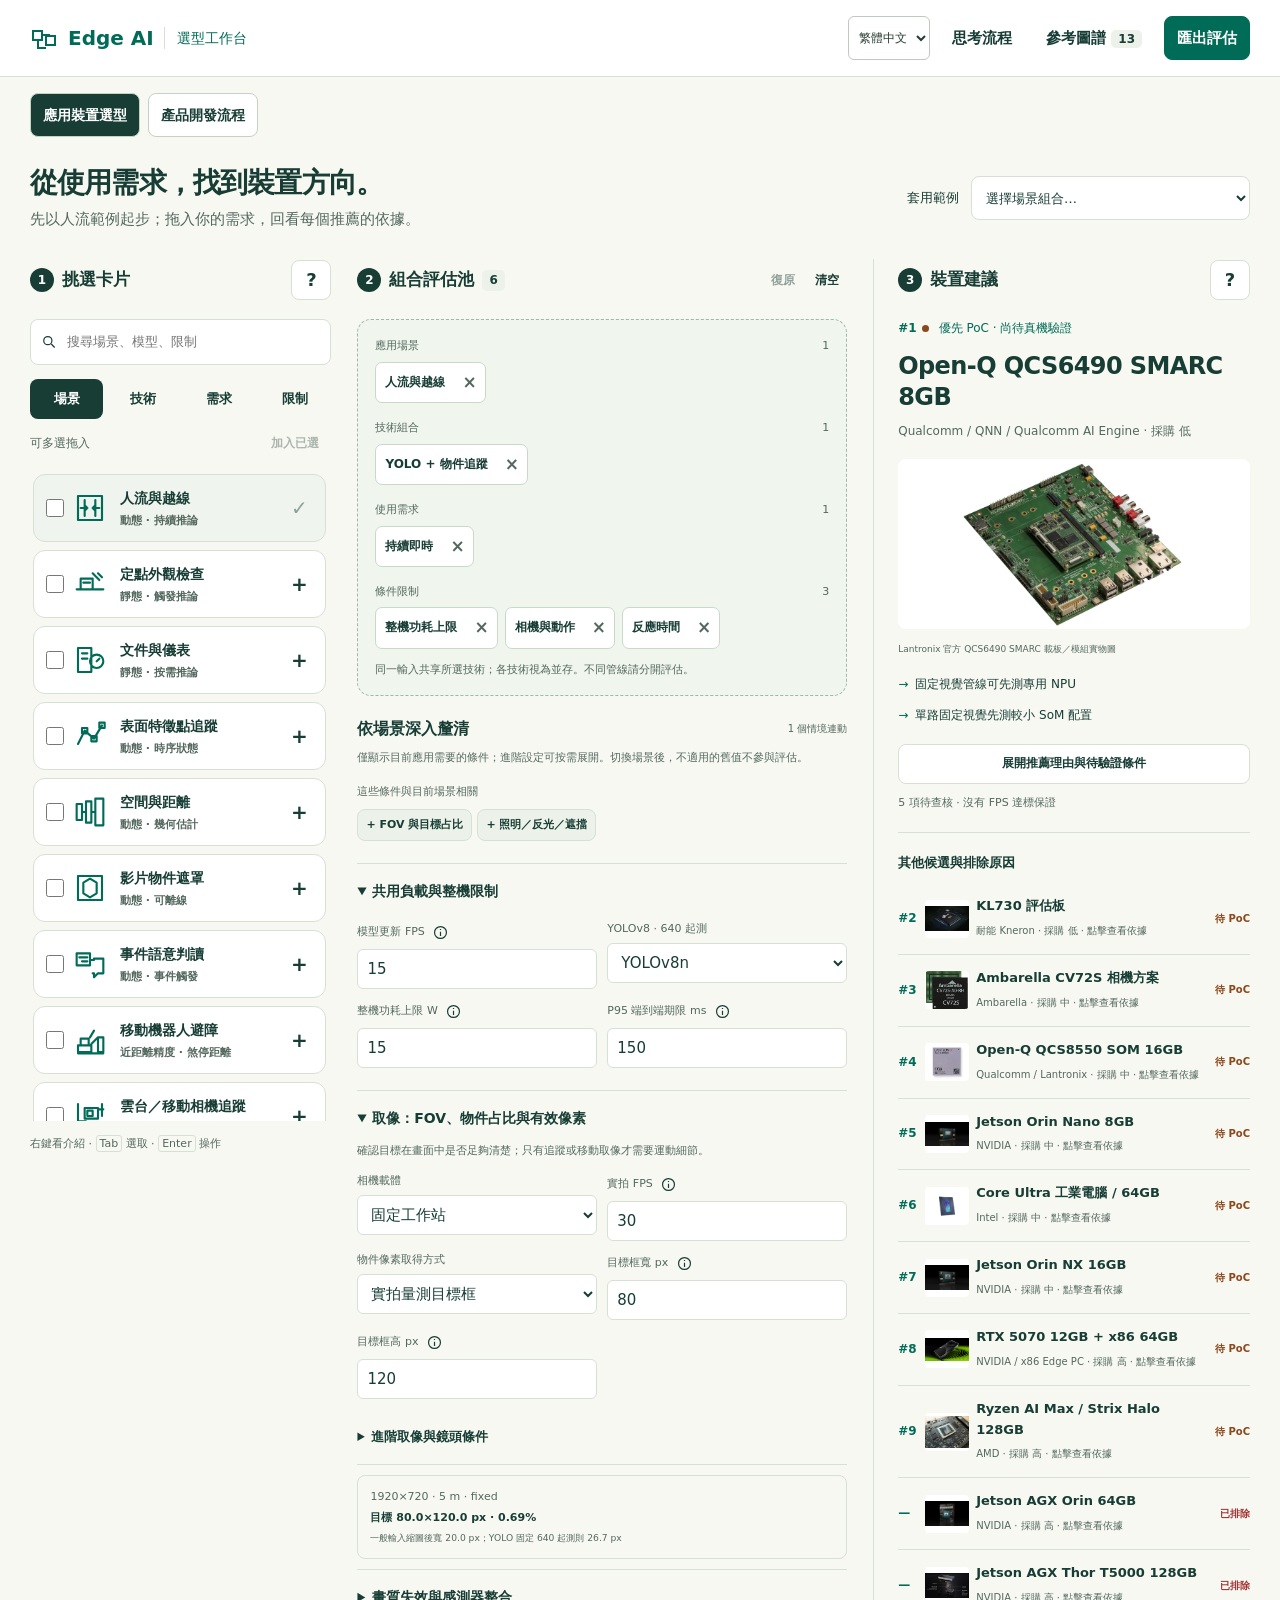
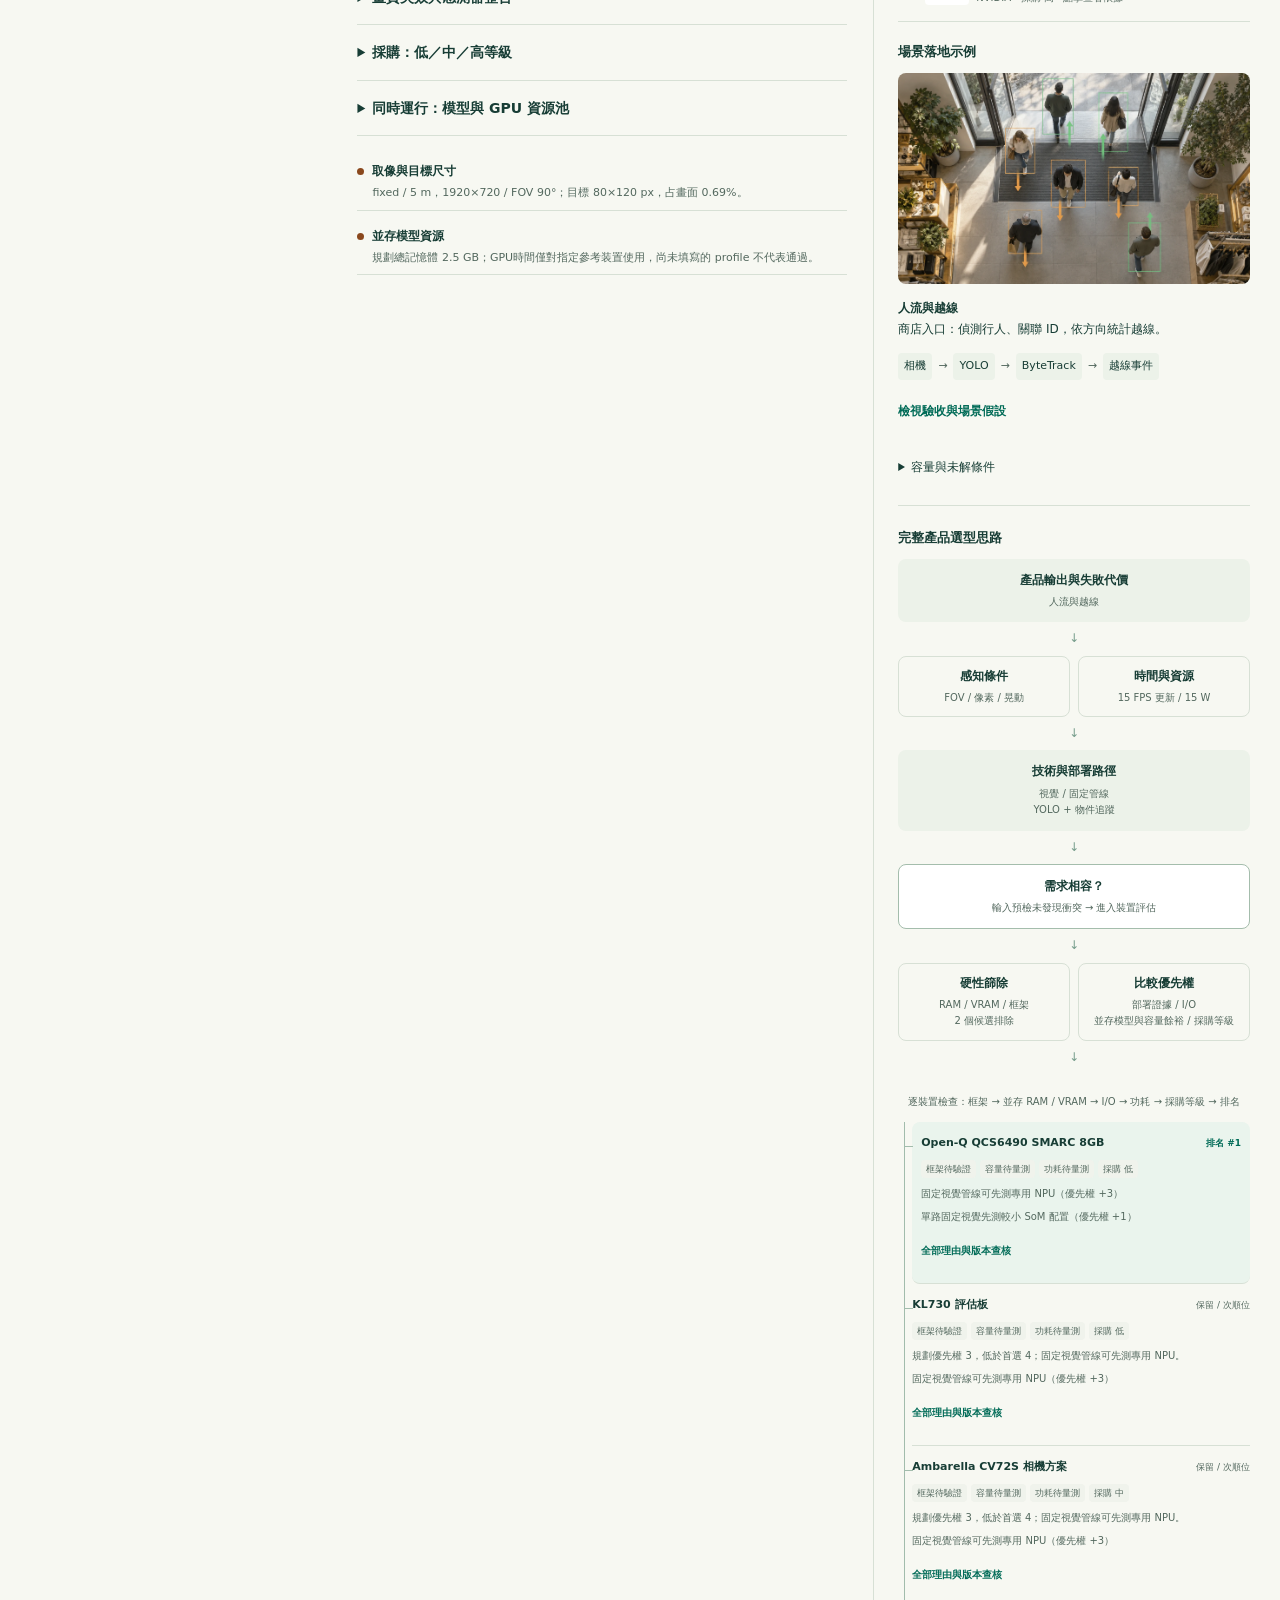
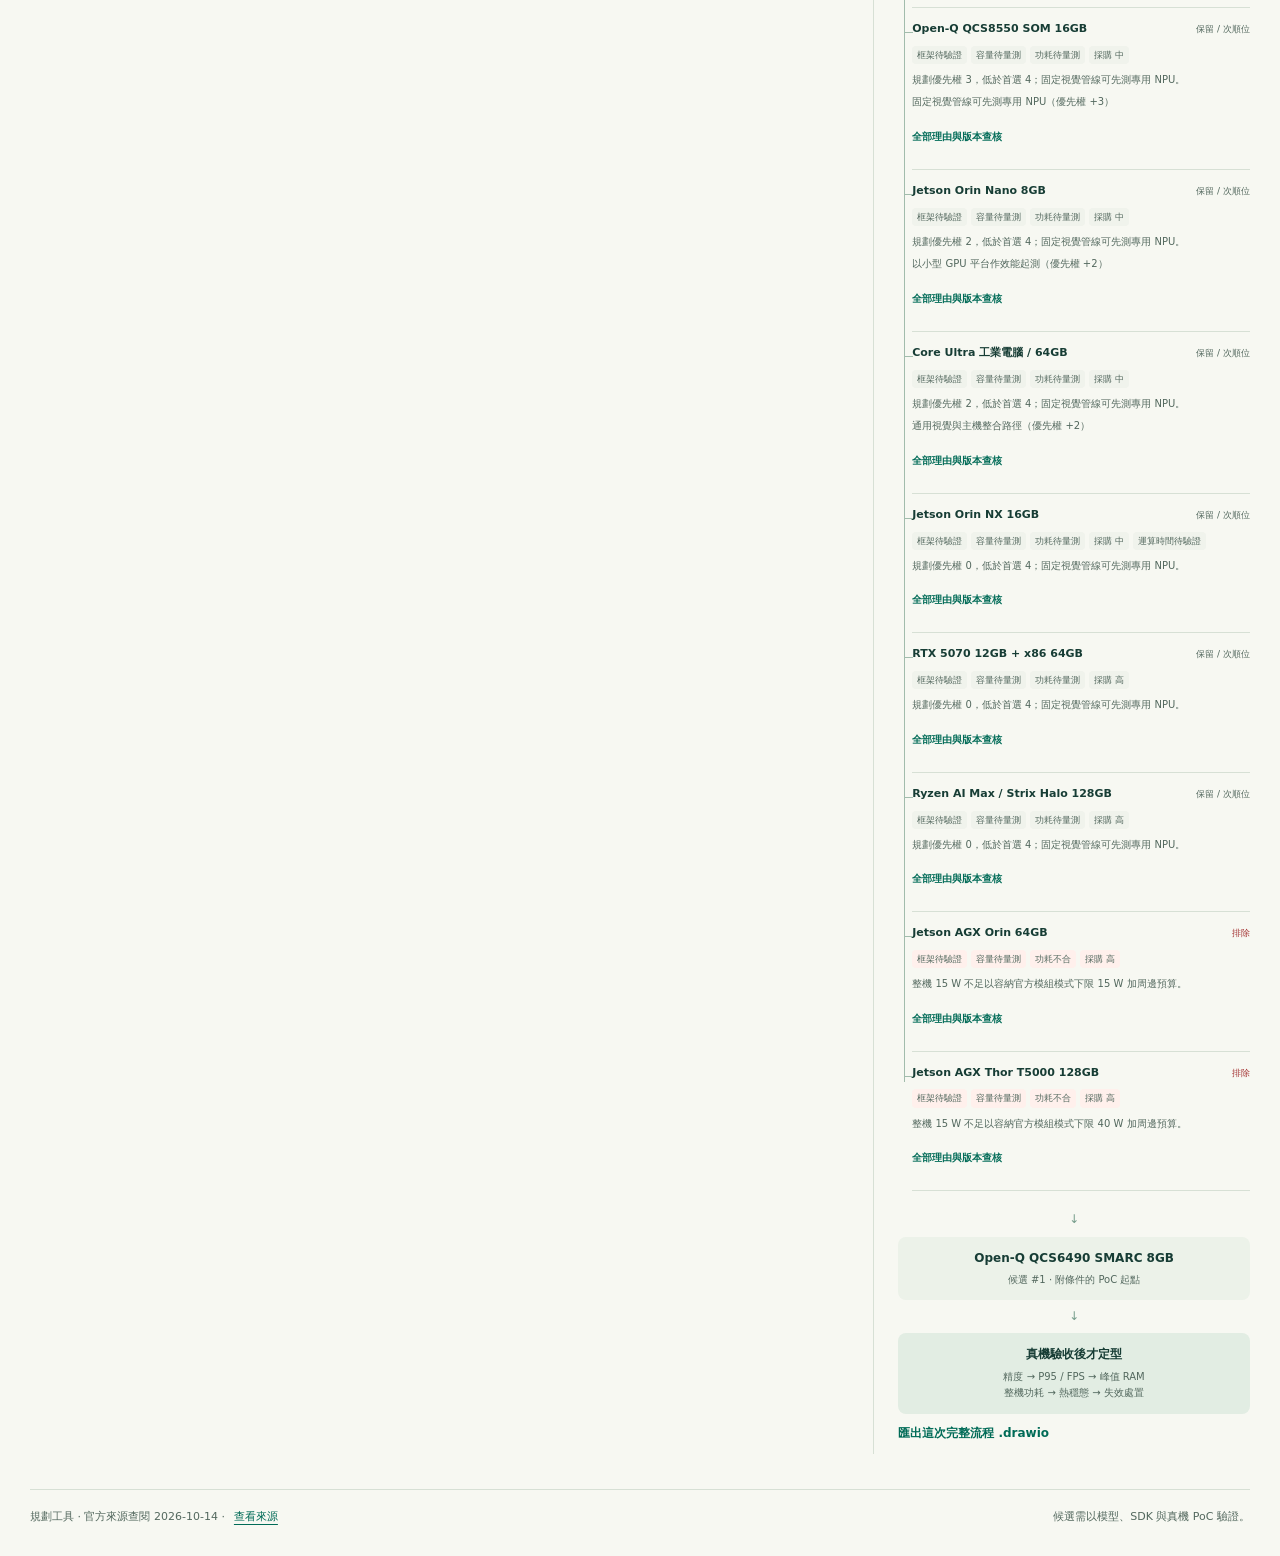
==== commit ffac92b6: "Add AIoT endpoint, MCU vision and home companion planning" ====
--- a/edge-ai-guide/index.html
+++ b/edge-ai-guide/index.html
@@ -11,6 +11,16 @@
 .scenario-link{display:flex;justify-content:space-between;gap:12px;width:100%;text-align:left;border:0;border-bottom:1px solid var(--line);border-radius:0;padding:12px 0;background:transparent;font-size:12px}.candidate-tree{margin:12px 0}.tree-root{font-size:10px;color:var(--muted);padding:8px 0 12px;text-align:center}.candidate-branch{display:grid;grid-template-columns:14px 1fr;position:relative}.branch-line{border-left:1px solid #a2bcac;margin-left:6px;position:relative}.branch-line:before{content:'';position:absolute;left:0;top:24px;width:8px;border-top:1px solid #a2bcac}.branch-content{padding:12px 0;border-bottom:1px solid var(--line)}.branch-title{display:flex;align-items:baseline;justify-content:space-between;gap:7px}.branch-title strong{font-size:11px}.branch-title>span{font-size:9px;white-space:nowrap;color:var(--muted)}.gate-tags{display:flex;flex-wrap:wrap;gap:4px;margin:8px 0}.gate-tags span{font-size:9px;padding:2px 5px;background:#f0f3ec;border-radius:4px;color:var(--muted)}.branch-content p{font-size:10px;line-height:1.65;margin:6px 0;color:var(--muted)}.rejected .branch-title>span{color:var(--red)}.rejected .gate-tags span{background:#fff0ec}.chosen .branch-content{background:#eaf4ed;border-radius:8px;padding:12px 9px}.chosen .branch-title>span{color:var(--accent);font-weight:700}.candidate-branch:last-child .branch-line{height:30px}.candidate-branch .text-button{font-size:10px}
 
 .resource-summary{display:flex;flex-wrap:wrap;gap:8px;margin:12px 0}.resource-summary span{flex:1;padding:12px;background:#eaf1e7;font-size:11px}.resource-summary strong{display:block;font-size:20px;color:#006b57;margin-top:4px}.cost-grid{display:grid;gap:10px}.cost-grid label{display:flex;align-items:center;justify-content:space-between;gap:8px;font-size:12px}.cost-grid select{max-width:85px}.task-budget{border-top:1px solid #d5ded2;padding:12px 0}.budget-fields{display:grid;grid-template-columns:1fr 1fr;gap:8px;margin-top:8px}.budget-fields label{font-size:11px;display:grid;gap:4px}.budget-fields input,.budget-fields select{width:100%;min-width:0;padding:8px;border:1px solid #bdcbbd;border-radius:5px;background:#fff;color:#263d31}.load-meter{display:grid;gap:6px;margin:12px 0;font-size:12px}.load-meter meter{width:100%;height:14px}.load-meter small{color:#627466}.topbar nav{flex-wrap:wrap}.chapter-links{display:grid;gap:8px;margin:20px 0}.chapter-links a{display:block;padding:12px;border:1px solid #d4dfd1;border-radius:8px;text-decoration:none}.chapter-links small{display:block;color:#627466;margin-top:5px}.language-switch{font-size:12px;border:1px solid #bdcbbd;border-radius:6px;padding:6px;background:#fff;color:#263d31}
+
+/* Validation guidance stays visible after a brief, low-frequency pulse. */
+.conflict-message{border-bottom:1px solid #d35c5c55;padding:8px 0}.conflict-message p{margin:0 0 8px}.conflict-message button{color:#a92732;border-color:#c84550}
+.condition-conflict,details.conflict-section:not([open])>summary{outline:2px solid #c84550!important;outline-offset:3px;border-radius:6px;animation:conflict-outline 1.3s ease-in-out 3}
+details.conflict-section>summary::after{content:' !';color:#b52331;font-weight:800;margin-inline-start:8px}
+.conflict-attention{animation:conflict-outline 1.3s ease-in-out 3!important;scroll-margin:100px}
+@keyframes conflict-outline{0%,100%{outline-color:#c84550;box-shadow:0 0 0 0 #c8455000}50%{outline-color:#ef8190;box-shadow:0 0 0 6px #c8455025}}
+@media(prefers-reduced-motion:reduce){.condition-conflict,.conflict-attention,details.conflict-section:not([open])>summary{animation:none!important}}
+
+.aiot-result{margin:16px 0;padding:16px;border:1px solid var(--line);background:var(--soft);border-radius:12px}.aiot-topology{display:grid;grid-template-columns:minmax(0,1fr) 18px minmax(0,1fr);align-items:center;gap:8px}.aiot-topology>div{display:grid;gap:6px;padding:10px;background:white;border-radius:8px;overflow-wrap:anywhere}.aiot-topology small{color:var(--muted)}.aiot-topology strong{font-size:13px}.aiot-topology span{font-size:12px}.aiot-metrics{display:grid;grid-template-columns:1fr 1fr;gap:10px;margin:12px 0}.aiot-metrics span{font-size:12px;padding:10px;background:var(--soft);border:1px solid var(--line);border-radius:8px}.aiot-metrics strong{display:block;font-size:19px}.aiot-result .candidate-row{width:100%}
 
 .pw-workspace{--pw-line:#d7e0d5;--pw-ink:#173d35;--pw-muted:#53685e;color:var(--pw-ink);font:14px/1.6 system-ui,-apple-system,"Noto Sans TC",sans-serif;max-width:1600px;margin:auto}.pw-workspace *, .pw-drawer *{box-sizing:border-box}.pw-workspace h2,.pw-drawer h2{font-size:22px;line-height:1.35;margin:4px 0 10px;letter-spacing:-.025em}.pw-workspace h3,.pw-drawer h3{font-size:15px;margin:20px 0 8px}.pw-workspace p{margin:0 0 12px}.pw-workspace button,.pw-drawer button{font:inherit;cursor:pointer;min-height:44px;border:1px solid var(--pw-line,#d7e0d5);border-radius:8px;background:#fff;color:#173d35;padding:9px 13px}.pw-workspace button:hover,.pw-drawer button:hover{background:#edf3e8}.pw-workspace button:focus-visible,.pw-workspace a:focus-visible,.pw-workspace select:focus-visible,.pw-workspace input:focus-visible,.pw-workspace summary:focus-visible,.pw-drawer :focus-visible{outline:3px solid #a15a28;outline-offset:3px}.pw-workspace button:disabled{cursor:default;opacity:.65}.pw-workspace select,.pw-workspace input:not([type=checkbox]),.pw-drawer select,.pw-drawer textarea{font:inherit;min-height:44px;width:100%;min-width:0;border:1px solid #bdcbbd;border-radius:7px;padding:8px;background:white;color:#173d35}.pw-workspace label,.pw-drawer label{display:grid;gap:6px;font-size:12px}.pw-eyebrow{font-size:11px;font-weight:750;letter-spacing:.08em;color:#53685e}.pw-context{display:flex;justify-content:space-between;gap:28px;padding:24px;background:#eaf1e5;border-left:4px solid #006b57;border-radius:0 12px 12px 0}.pw-context>div:first-child{flex:1;min-width:0}.pw-context-actions{display:flex;align-content:start;flex-wrap:wrap;gap:8px;max-width:300px;align-items:start}.pw-workspace .pw-primary{background:#006b57;color:white;border-color:#006b57}.pw-context-tags{display:flex;flex-wrap:wrap;gap:8px}.pw-context-tags span{font-size:11px;padding:4px 8px;background:#fff;border-radius:5px}.pw-notice{min-height:20px;font-size:12px;color:#53685e;margin:8px 0!important}.pw-organization{border:1px solid #d7e0d5;background:white;border-radius:12px;padding:18px;margin:12px 0 20px}.pw-organization>summary,.pw-routing>summary{display:flex;gap:12px;justify-content:space-between;align-items:center;cursor:pointer;min-height:44px}.pw-organization summary span,.pw-routing summary span{font-size:12px;color:#53685e}.pw-organization>summary:before,.pw-routing>summary:before{content:'＋';font-size:18px}.pw-organization[open]>summary:before,.pw-routing[open]>summary:before{content:'−'}.pw-organization summary b,.pw-routing summary b{flex:1}.pw-org-intro{display:flex;gap:24px;align-items:center;justify-content:space-between;margin:18px 0}.pw-org-intro p{max-width:760px;color:#53685e;font-size:13px}.pw-org-intro label{min-width:260px}.pw-role-grid{display:grid;grid-template-columns:repeat(5,minmax(0,1fr));gap:12px}.pw-role{border:1px solid #d7e0d5;border-top:3px solid var(--role);border-radius:8px;padding:10px;min-width:0}.pw-role.missing{background:#fffaf3}.pw-role-heading{display:flex;align-items:center;gap:4px}.pw-role-heading>label{display:flex;align-items:center;gap:7px;flex:1;min-height:44px;font-size:12px;font-weight:650;cursor:pointer}.pw-role input[type=checkbox]{accent-color:var(--role);width:18px;height:18px;flex-shrink:0}.pw-role small{display:block;font-size:11px;color:#53685e}.pw-workspace .pw-help{min-height:32px;width:32px;flex-shrink:0;padding:0;border:0;background:transparent;font-size:13px;color:#53685e}.pw-route-label{margin-top:10px}.pw-note{font-size:12px;color:#53685e;margin:14px 0 0!important}.pw-owner{display:inline-block;vertical-align:middle;position:relative;border:1px solid #d7e0d5;border-left:4px solid var(--from);background:#fff;border-radius:5px;padding:4px 7px;margin:4px 4px 0 0;font-size:10px;line-height:1.5;color:#173d35;overflow-wrap:anywhere}.pw-owner.merge,.pw-owner.si{border-left:0;padding-left:10px;background:linear-gradient(105deg,color-mix(in srgb,var(--from) 12%,white),color-mix(in srgb,var(--to) 12%,white))}.pw-owner.merge:before,.pw-owner.si:before{content:'';position:absolute;top:0;bottom:0;left:0;width:4px;background:linear-gradient(var(--from),var(--to))}.pw-owner.si{border-style:dashed}.pw-owner.unassigned{border-color:#c99790;color:#95372e;background:#fff2ed}.pw-badges{display:flex;flex-wrap:wrap;gap:2px}.pw-scope{display:flex;flex-wrap:wrap;align-items:center;gap:8px;margin:16px 0 30px}.pw-scope strong{font-size:12px;margin-right:6px}.pw-scope button{font-size:12px}.pw-scope button[aria-pressed=true]{border-color:#006b57;background:#e7f0e3}.pw-heading{display:flex;justify-content:space-between;align-items:start;gap:20px;margin-bottom:18px}.pw-heading p{color:#53685e;font-size:13px;max-width:800px}.pw-mini-stats{display:flex;gap:20px;flex-shrink:0}.pw-mini-stats span{font-size:11px;color:#53685e}.pw-mini-stats b{display:block;font-size:26px;line-height:1.2;color:#173d35}.pw-phase-scroll{overflow-x:auto;padding:6px 3px}.pw-phase-flow{display:grid;grid-template-columns:1fr 14px 1fr 14px 1fr 14px 1fr 14px 1fr 14px 1fr 14px 1fr;min-width:1000px;align-items:center;gap:4px}.pw-phase-flow>i{font-style:normal;text-align:center;color:#789486}.pw-workspace .pw-phase{width:100%;text-align:left;padding:12px 10px;min-height:112px;border:1px solid #c4d2c1;background:#fff}.pw-phase span{font-size:10px;letter-spacing:.06em;color:#53685e}.pw-phase b{display:block;font-size:13px;line-height:1.4;margin:7px 0}.pw-phase small{display:block;font-size:10px;color:#53685e}.pw-phase.active{outline:2px solid #006b57;outline-offset:2px;background:#edf4e8}.pw-phase.gap small{color:#9f3c2e}.pw-phase.passed small{color:#006b57}.pw-parallel{display:grid;gap:10px}.pw-parallel .pw-phase{min-height:90px}.pw-loop{display:flex;justify-content:space-between;gap:18px;padding:15px 0 20px;font-size:11px;color:#53685e}.pw-warning{color:#8a481d!important;background:#fff3df;border-left:3px solid #ad6e22;padding:12px;font-size:12px;margin:12px 0!important}.pw-phase-detail{background:white;border:1px solid #d7e0d5;border-radius:12px;padding:24px;margin:14px 0 24px}.pw-a-label{min-width:270px;max-width:340px;grid-template-columns:1fr 32px;align-items:center}.pw-a-label select{grid-column:1/-1}.pw-gate-status{display:flex;gap:16px;flex-wrap:wrap;align-items:center;padding:12px 16px;border-radius:6px;background:#eef2e9;margin-bottom:18px;font-size:12px}.pw-gate-status.gap{background:#fff2eb;color:#983b30}.pw-gate-status.passed{background:#dceee1;color:#005c48}.pw-gate-status span{margin-left:auto}.pw-task-grid{display:grid;grid-template-columns:repeat(2,minmax(0,1fr));gap:12px}.pw-workspace .pw-task{display:grid;grid-template-columns:24px 1fr 14px;gap:10px;text-align:left;align-items:start;padding:15px}.pw-task b{display:block;font-size:14px}.pw-task small{display:block;font-size:12px;color:#53685e;margin:5px 0}.pw-task-state{border:1px solid #bccbbd;border-radius:50%;display:grid;place-items:center;height:24px;font-size:12px}.pw-task-state.done{background:#dceee1;color:#006b57}.pw-task-state.gap{background:#fff0e8;color:#983b30}.pw-routing{background:#f0f4eb;border-radius:12px;padding:18px;margin:24px 0}.pw-chart-toolbar{display:flex;gap:24px;align-items:center;margin:16px 0}.pw-chart-toolbar p{font-size:12px;max-width:850px;color:#53685e;flex:1}.pw-chart-labels{display:grid;grid-template-columns:1fr 1fr 1fr;text-align:center;font-size:12px;padding:10px}.pw-sankey{overflow-x:auto}.pw-sankey>svg{display:block;width:100%;min-width:780px;max-height:700px}.pw-ribbon{fill:none;opacity:.4;transition:opacity .16s}.pw-ribbon:hover{opacity:.95}.pw-raci{margin:28px 0}.pw-raci-legend{display:flex;gap:10px;flex-wrap:wrap;margin-bottom:16px}.pw-raci-legend button{font-size:12px;background:transparent}.pw-raci-legend b{font-size:16px;padding-right:6px}.pw-table-scroll{overflow-x:auto;border:1px solid #d7e0d5;border-radius:9px;background:white}.pw-table-scroll table{width:100%;min-width:1000px;border-collapse:collapse;text-align:left;font-size:12px}.pw-table-scroll caption{text-align:left;padding:13px;color:#53685e}.pw-table-scroll th,.pw-table-scroll td{padding:12px;vertical-align:top;border-top:1px solid #d7e0d5;min-width:110px}.pw-table-scroll thead th{background:#eaf0e5;color:#173d35;white-space:nowrap}.pw-table-scroll tbody th{min-width:210px;max-width:270px}.pw-table-scroll td span{display:block;margin-bottom:5px}.pw-table-scroll th button{border:0;background:transparent;text-align:left;padding:0;font-size:12px}.pw-table-scroll th small{display:block;font-size:10px;color:#53685e}.pw-row-gap{background:#fff9f4}.pw-exports{display:flex;gap:10px;flex-wrap:wrap;margin-top:14px}.pw-footer{display:block;border-top:1px solid #d7e0d5;padding:18px 0;font-size:12px;color:#53685e}.pw-drawer{position:fixed;z-index:65;top:20px;right:20px;bottom:20px;width:min(520px,calc(100vw - 40px));overflow:auto;background:white;box-shadow:0 12px 80px #173d353d;border:1px solid #bdcbbd;border-radius:14px;padding:24px;color:#173d35;font:14px/1.65 system-ui,sans-serif}.pw-drawer .pw-heading{align-items:start}.pw-drawer label{margin:16px 0}.pw-drawer textarea{resize:vertical}.pw-si-contract{background:#fff7e9;border:1px dashed #b16b20;border-radius:8px;padding:14px;margin:20px 0}.pw-si-contract h3{margin-top:0}.pw-tooltip{position:fixed;z-index:80;max-width:320px;padding:12px 14px;background:#173d35;color:white;border-radius:8px;box-shadow:0 6px 24px #173d3533;font:12px/1.6 system-ui,sans-serif;pointer-events:none}.pw-tooltip[hidden]{display:none}.workbench-tabs{display:flex;gap:8px;padding:16px 30px 0;max-width:1800px;margin:auto}.workbench-tabs button{min-height:44px;border:1px solid #c4d2c1;font-size:14px}.workbench-tabs button[aria-selected=true]{background:#173d35;color:white}.delivery-panel{padding:28px 30px;max-width:1800px;margin:auto}.delivery-panel[hidden]{display:none!important}.pw-standalone{margin:0;background:#f7f8f2}.pw-standalone header{padding:16px 24px;border-bottom:1px solid #d7e0d5;background:white;display:flex;justify-content:space-between;gap:20px;align-items:center;color:#173d35;font:14px system-ui,sans-serif}.pw-standalone header select{min-height:44px;padding:8px}.pw-standalone main{padding:24px;max-width:1650px;margin:auto}
 @media(max-width:1200px){.pw-role-grid{grid-template-columns:repeat(3,minmax(0,1fr))}.pw-heading{flex-wrap:wrap}.pw-task-grid{grid-template-columns:1fr 1fr}}
@@ -32,7 +42,7 @@
 <header class="topbar"><a class="brand" href="index.html"><svg width="28" height="28" viewBox="0 0 28 28" aria-hidden="true"><path d="M3 7h9v9H3zM16 12h9v9h-9zM12 11h8M8 16v8h8" fill="none" stroke="currentColor" stroke-width="2"/></svg>Edge AI <span>選型工作台</span></a><nav aria-label="主要導覽"><select id="language" class="language-switch" aria-label="介面語言"><option value="zh">繁體中文</option><option value="en">English</option></select><button id="methodBtn">思考流程</button><button id="referenceBtn">參考圖譜 <span class="count">13</span></button><button id="exportBtn" class="primary">匯出評估</button></nav></header>
 <div id="workbenchTabs" class="workbench-tabs" role="tablist" aria-label="工作階段"><button id="selectionTab" role="tab" aria-selected="true" aria-controls="selectionPanel" tabindex="0">應用裝置選型</button><button id="deliveryTab" role="tab" aria-selected="false" aria-controls="deliveryPanel" tabindex="-1">產品開發流程</button></div>
 <div id="selectionPanel" role="tabpanel" aria-labelledby="selectionTab"><main id="workspace">
-<div class="intro"><div><h1>從使用需求，找到裝置方向。</h1><p>先以人流範例起步；拖入你的需求，回看每個推薦的依據。</p></div><label class="preset-label">套用範例<select id="preset"><option value="">選擇場景組合…</option><option value="people">商店人流計數</option><option value="points">快速特徵點追蹤</option><option value="lowpower">5 W 點追蹤：衝突示例</option><option value="document">離線文件終端</option><option value="semantic">巡檢語意判讀</option><optgroup label="公開案例衍生預設"><option value="strata">Strata / Qwen3.8 本地 Agent</option><option value="halo">Strata / Strix Halo 語音延伸</option><option value="riva">Jetson / Riva 語音延伸</option><option value="seco">SECO / QCS6490 本地 RAG</option><option value="qcs8550case">QCS8550 / 多相機 Edge AI</option><option value="intelcheck">Intel / 零售訂單核對</option><option value="kncam">Kneron / 廣角智慧相機</option><option value="ambcam">Ambarella / 4K 安防</option><option value="amr">AMR / 度量避障起測</option><option value="uavlong">無人機 / 120m 遠距追蹤</option><option value="uavsurvey">無人機 / 空拍建圖與尺度</option><option value="uavflight">無人機 / 室內低速飛行避障</option><option value="robotspace">移動機器人 / 近遠場融合</option><option value="vehiclefar">車載 / 80m 遠場觀測</option></optgroup></select></label></div>
+<div class="intro"><div><h1>從使用需求，找到裝置方向。</h1><p>先以人流範例起步；拖入你的需求，回看每個推薦的依據。</p></div><label class="preset-label">套用範例<select id="preset"><option value="">選擇場景組合…</option><option value="people">商店人流計數</option><option value="points">快速特徵點追蹤</option><option value="lowpower">5 W 點追蹤：衝突示例</option><option value="document">離線文件終端</option><option value="semantic">巡檢語意判讀</option><optgroup label="公開案例衍生預設"><option value="strata">Strata / Qwen3.8 本地 Agent</option><option value="halo">Strata / Strix Halo 語音延伸</option><option value="riva">Jetson / Riva 語音延伸</option><option value="seco">SECO / QCS6490 本地 RAG</option><option value="qcs8550case">QCS8550 / 多相機 Edge AI</option><option value="intelcheck">Intel / 零售訂單核對</option><option value="kncam">Kneron / 廣角智慧相機</option><option value="ambcam">Ambarella / 4K 安防</option><option value="amr">AMR / 度量避障起測</option><option value="uavlong">無人機 / 120m 遠距追蹤</option><option value="uavsurvey">無人機 / 空拍建圖與尺度</option><option value="uavflight">無人機 / 室內低速飛行避障</option><option value="robotspace">移動機器人 / 近遠場融合</option><option value="vehiclefar">車載 / 80m 遠場觀測</option></optgroup><optgroup label="AIoT"><option value="iotlan">ESP32-S3 / 本地 Qwen 語音終端</option><option value="iotpico">ESP32 / ESPDet-Pico 單類偵測</option><option value="iotclassical">ESP32 / 色塊與幀差事件</option><option value="iotyolo26">ESP32-P4 / YOLO26 低頻快照</option><option value="iotmuse">Muse / 家庭螢幕伴侶</option></optgroup></select></label></div>
 <div class="workbench">
 <section class="library" aria-labelledby="libraryTitle"><div class="section-head"><h2 id="libraryTitle"><span class="step">1</span>挑選卡片</h2><button class="icon-button" data-info="help" data-tip="拖拉、批次加入或點選＋；右鍵可看介紹。" aria-label="卡片操作說明">?</button></div>
 <label class="search"><svg viewBox="0 0 24 24" aria-hidden="true"><circle cx="10" cy="10" r="6"/><path d="m15 15 5 5"/></svg><input id="search" placeholder="搜尋場景、模型、限制" aria-label="搜尋卡片" type="search"></label>
@@ -52,7 +62,1050 @@
 <aside id="drawer" class="drawer" hidden aria-labelledby="drawerTitle" tabindex="-1"><div class="drawer-head"><h2 id="drawerTitle"></h2><button id="closeDrawer" class="icon-button" aria-label="關閉說明">×</button></div><div id="drawerBody"></div></aside>
 <div id="contextMenu" class="context-menu" role="menu" aria-label="卡片選單" hidden><button role="menuitem" id="contextAdd">加入評估池</button><button role="menuitem" id="contextInfo">查看卡片介紹</button></div>
 <div id="tooltip" class="tooltip" role="tooltip" hidden></div><div class="sr-only" id="announcer" role="status" aria-live="polite"></div><div id="toast" class="toast" hidden role="status"></div>
-<script>/* Pure, deterministic planning rules. Scores are not measured performance. */
+<script>/* Endpoint and host resources are separate budgets. Source examples are not product benchmarks. */
+const EdgeAIoT=(()=>{
+ const data=typeof module!=='undefined'?require('./aiot-data.json'):{
+  "copy": {
+    "ESP32-S3 / 本地 Qwen 語音終端": [
+      "ESP32-S3 / 本地 Qwen 語音終端",
+      "ESP32-S3 / local Qwen voice terminal"
+    ],
+    "ESP32 / ESPDet-Pico 單類偵測": [
+      "ESP32 / ESPDet-Pico 單類偵測",
+      "ESP32 / ESPDet-Pico single-class detection"
+    ],
+    "ESP32 / 色塊與幀差事件": [
+      "ESP32 / 色塊與幀差事件",
+      "ESP32 / color and frame-difference events"
+    ],
+    "ESP32-P4 / YOLO26 低頻快照": [
+      "ESP32-P4 / YOLO26 低頻快照",
+      "ESP32-P4 / YOLO26 low-rate snapshots"
+    ],
+    "Muse / 家庭螢幕伴侶": [
+      "Muse / 家庭螢幕伴侶",
+      "Muse / home display companion"
+    ],
+    "AIoT 實作參考；整合參數是規劃起點": [
+      "AIoT 實作參考；整合參數是規劃起點",
+      "AIoT implementation reference; integration values are planning assumptions"
+    ],
+    "LAN／服務往返 P95 ms": [
+      "LAN／服務往返 P95 ms",
+      "LAN / service round-trip P95 ms"
+    ],
+    "量測網路往返，不是 Wi-Fi PHY 速率。": [
+      "量測網路往返，不是 Wi-Fi PHY 速率。",
+      "Measure network round-trip, not Wi-Fi PHY rate."
+    ],
+    "端點音訊／buffer ms": [
+      "端點音訊／buffer ms",
+      "Endpoint audio / buffer ms"
+    ],
+    "包含端點編碼、緩衝與播放啟動。": [
+      "包含端點編碼、緩衝與播放啟動。",
+      "Include endpoint encoding, buffering and playback startup."
+    ],
+    "AIoT 回應期限 ms": [
+      "AIoT 回應期限 ms",
+      "AIoT response deadline ms"
+    ],
+    "從按鍵／句尾到文字或首音訊；另量主機及服務時間。": [
+      "從按鍵／句尾到文字或首音訊；另量主機及服務時間。",
+      "From button/utterance end to text or first audio; measure host/service time separately."
+    ],
+    "UVC 串流 Mbps": [
+      "UVC 串流 Mbps",
+      "UVC stream Mbps"
+    ],
+    "填實際壓縮後傳輸碼率；不是解析度換算或 USB 標稱速度。": [
+      "填實際壓縮後傳輸碼率；不是解析度換算或 USB 標稱速度。",
+      "Use measured compressed stream bitrate, not resolution or nominal USB speed."
+    ],
+    "MCU 相機寬 px": [
+      "MCU 相機寬 px",
+      "MCU camera width px"
+    ],
+    "感測器輸出寬；模型輸入大小由所選範例另外固定。": [
+      "感測器輸出寬；模型輸入大小由所選範例另外固定。",
+      "Sensor output width; model input is separately fixed by the chosen example."
+    ],
+    "MCU 相機高 px": [
+      "MCU 相機高 px",
+      "MCU camera height px"
+    ],
+    "實拍尺寸決定 buffer，不代表模型處理同樣解析度。": [
+      "實拍尺寸決定 buffer，不代表模型處理同樣解析度。",
+      "Captured dimensions determine buffers, not model input resolution."
+    ],
+    "MCU 實拍 FPS": [
+      "MCU 實拍 FPS",
+      "MCU captured FPS"
+    ],
+    "相機驅動可穩定取得的真實新影格。": [
+      "相機驅動可穩定取得的真實新影格。",
+      "Sustained fresh frames delivered by the camera driver."
+    ],
+    "MCU 推論更新 Hz": [
+      "MCU 推論更新 Hz",
+      "MCU inference update Hz"
+    ],
+    "要求完整管線更新率；公開範例只作保守起測，不保證產品達標。": [
+      "要求完整管線更新率；公開範例只作保守起測，不保證產品達標。",
+      "Required full-pipeline update rate; published examples are screening references, not guarantees."
+    ],
+    "並存影格 buffer 數": [
+      "並存影格 buffer 數",
+      "Concurrent frame buffers"
+    ],
+    "包含取像、處理與排隊同時存在的影格。": [
+      "包含取像、處理與排隊同時存在的影格。",
+      "Count simultaneous capture, processing and queued frames."
+    ],
+    "每像素 bytes": [
+      "每像素 bytes",
+      "Bytes per pixel"
+    ],
+    "灰階 1、RGB565 2、RGB888 3；MJPEG 解碼後仍可能需要 raw buffer。": [
+      "灰階 1、RGB565 2、RGB888 3；MJPEG 解碼後仍可能需要 raw buffer。",
+      "Grayscale 1, RGB565 2, RGB888 3; MJPEG decoding may still need raw buffers."
+    ],
+    "模型／CV 工作集 MB": [
+      "模型／CV 工作集 MB",
+      "Model / CV working set MB"
+    ],
+    "可編輯假設，填模型、tensor arena、前後處理高水位，不含另列相機 buffer。": [
+      "可編輯假設，填模型、tensor arena、前後處理高水位，不含另列相機 buffer。",
+      "Editable assumption: model, tensor arena and pre/postprocessing peak; camera buffers are separate."
+    ],
+    "音訊／顯示／網路 MB": [
+      "音訊／顯示／網路 MB",
+      "Audio / display / network MB"
+    ],
+    "同時運作的顯示、音訊與連線 buffer 規劃；以實測覆寫。": [
+      "同時運作的顯示、音訊與連線 buffer 規劃；以實測覆寫。",
+      "Concurrent display, audio and connection buffers; replace with measurements."
+    ],
+    "端點保留 PSRAM MB": [
+      "端點保留 PSRAM MB",
+      "Endpoint PSRAM reserve MB"
+    ],
+    "系統與碎片餘量；內部 SRAM／DMA 尚須分開驗證。": [
+      "系統與碎片餘量；內部 SRAM／DMA 尚須分開驗證。",
+      "System/fragmentation reserve; internal SRAM and DMA must be verified separately."
+    ],
+    "S3 實測完整管線 ms": [
+      "S3 實測完整管線 ms",
+      "S3 measured pipeline ms"
+    ],
+    "0 表示尚未測；只適用目前模型、相機尺寸、buffer 與精度。": [
+      "0 表示尚未測；只適用目前模型、相機尺寸、buffer 與精度。",
+      "0 means unmeasured; valid only for the current model, camera dimensions, buffers and precision."
+    ],
+    "P4 實測完整管線 ms": [
+      "P4 實測完整管線 ms",
+      "P4 measured pipeline ms"
+    ],
+    "0 表示尚未測；換模型或取像配置會清除此值。": [
+      "0 表示尚未測；換模型或取像配置會清除此值。",
+      "0 means unmeasured; changing model/acquisition configuration clears this value."
+    ],
+    "伴侶服務部署": [
+      "伴侶服務部署",
+      "Companion backend"
+    ],
+    "Muse 服務／官方 SDK": [
+      "Muse 服務／官方 SDK",
+      "Muse service / official SDK"
+    ],
+    "自建本地服務／非 Muse 離線版": [
+      "自建本地服務／非 Muse 離線版",
+      "Custom local backend / not offline Muse"
+    ],
+    "伴侶回覆形式": [
+      "伴侶回覆形式",
+      "Companion reply"
+    ],
+    "文字／表情": [
+      "文字／表情",
+      "Text / expression"
+    ],
+    "語音／額外 TTS 整合": [
+      "語音／額外 TTS 整合",
+      "Speech / added TTS integration"
+    ],
+    "端點資料連線": [
+      "端點資料連線",
+      "Endpoint data link"
+    ],
+    "Wi-Fi；BLE 僅配網": [
+      "Wi-Fi；BLE 僅配網",
+      "Wi-Fi; BLE provisioning only"
+    ],
+    "BLE 資料／需自訂 gateway": [
+      "BLE 資料／需自訂 gateway",
+      "BLE data / custom gateway required"
+    ],
+    "無連網／MCU 單機": [
+      "無連網／MCU 單機",
+      "No network / MCU only"
+    ],
+    "與主機失聯時": [
+      "與主機失聯時",
+      "When backend is unreachable"
+    ],
+    "提示離線／保留本地按鍵規則": [
+      "提示離線／保留本地按鍵規則",
+      "Show offline / keep local button rules"
+    ],
+    "仍需完整模型對話": [
+      "仍需完整模型對話",
+      "Full model conversation required"
+    ],
+    "P4 額外無線晶片": [
+      "P4 額外無線晶片",
+      "P4 wireless companion"
+    ],
+    "包含在 BOM": [
+      "包含在 BOM",
+      "Included in BOM"
+    ],
+    "不包含": [
+      "不包含",
+      "Not included"
+    ],
+    "MCU 視覺實作": [
+      "MCU 視覺實作",
+      "MCU vision implementation"
+    ],
+    "傳統 CV：色塊／閾值／幀差": [
+      "傳統 CV：色塊／閾值／幀差",
+      "Classical CV: blobs / threshold / frame difference"
+    ],
+    "ESPDet-Pico · 224 · 單類範例": [
+      "ESPDet-Pico · 224 · 單類範例",
+      "ESPDet-Pico · 224 · single-class example"
+    ],
+    "YOLO11n · INT8 · 320 範例": [
+      "YOLO11n · INT8 · 320 範例",
+      "YOLO11n · INT8 · 320 example"
+    ],
+    "YOLO26n · INT8 · 512 範例": [
+      "YOLO26n · INT8 · 512 範例",
+      "YOLO26n · INT8 · 512 example"
+    ],
+    "YOLOv8n · 自訂匯出待驗證": [
+      "YOLOv8n · 自訂匯出待驗證",
+      "YOLOv8n · custom export, unverified"
+    ],
+    "MCU 相機介面": [
+      "MCU 相機介面",
+      "MCU camera interface"
+    ],
+    "DVP 平行相機": [
+      "DVP 平行相機",
+      "DVP parallel camera"
+    ],
+    "MIPI CSI／P4": [
+      "MIPI CSI／P4",
+      "MIPI CSI / P4"
+    ],
+    "USB UVC／查驅動與頻寬": [
+      "USB UVC／查驅動與頻寬",
+      "USB UVC / driver and bandwidth checks"
+    ],
+    "UVC 傳輸模式": [
+      "UVC 傳輸模式",
+      "UVC transfer mode"
+    ],
+    "Bulk 傳輸": [
+      "Bulk 傳輸",
+      "Bulk transfer"
+    ],
+    "等時傳輸": [
+      "等時傳輸",
+      "Isochronous transfer"
+    ],
+    "AIoT 情境與部署": [
+      "AIoT 情境與部署",
+      "AIoT scenario and deployment"
+    ],
+    "端點相機與視覺限制": [
+      "端點相機與視覺限制",
+      "Endpoint camera and vision constraints"
+    ],
+    "端點並存記憶體": [
+      "端點並存記憶體",
+      "Concurrent endpoint memory"
+    ],
+    "各晶片的完整管線量測": [
+      "各晶片的完整管線量測",
+      "Full-pipeline measurements per chip"
+    ],
+    "這些數值是規劃假設，需以完整硬體與模型驗證。": [
+      "這些數值是規劃假設，需以完整硬體與模型驗證。",
+      "These values are planning assumptions; validate with the complete hardware and model."
+    ],
+    "ESP32 端點候選": [
+      "ESP32 端點候選",
+      "ESP32 endpoint candidates"
+    ],
+    "主機候選排名": [
+      "主機候選排名",
+      "Host candidate ranking"
+    ],
+    "端點候選排名": [
+      "端點候選排名",
+      "Endpoint candidate ranking"
+    ],
+    "部署分工與排除": [
+      "部署分工與排除",
+      "Deployment responsibilities and exclusions"
+    ],
+    "原創情境示意，非官方產品圖／效能證據": [
+      "原創情境示意，非官方產品圖／效能證據",
+      "Original scenario concept, not an official product photo or performance evidence"
+    ],
+    "主機可用期限": [
+      "主機可用期限",
+      "Available host/service deadline"
+    ],
+    "網路＋端點": [
+      "網路＋端點",
+      "Network + endpoint"
+    ],
+    "端點工作集": [
+      "端點工作集",
+      "Endpoint working set"
+    ],
+    "起測依據與實作案例": [
+      "起測依據與實作案例",
+      "Screening evidence and implementation examples"
+    ],
+    "裝置待確認": [
+      "裝置待確認",
+      "Device pending validation"
+    ],
+    "先選端點介面與部署路徑，再檢查記憶體、頻寬與更新率，最後評估主機。": [
+      "先選端點介面與部署路徑，再檢查記憶體、頻寬與更新率，最後評估主機。",
+      "Choose endpoint interfaces and deployment first; check memory, bandwidth and update rate before host selection."
+    ],
+    "外接主機容量不能補足端點 PSRAM。": [
+      "外接主機容量不能補足端點 PSRAM。",
+      "External host capacity cannot compensate for insufficient endpoint PSRAM."
+    ],
+    "內部 SRAM／DMA、Flash 模型分區與 OTA 空間需另驗證。": [
+      "內部 SRAM／DMA、Flash 模型分區與 OTA 空間需另驗證。",
+      "Verify internal SRAM/DMA, model flash partitions and OTA space separately."
+    ],
+    "沒有端點通過；請展開各候選查看具體排除原因。": [
+      "沒有端點通過；請展開各候選查看具體排除原因。",
+      "No endpoint passed; expand each candidate for its exact exclusion reasons."
+    ],
+    "AIoT 公開案例核對：2026-10-16": [
+      "AIoT 公開案例核對：2026-10-16",
+      "AIoT examples checked: 2026-10-16"
+    ],
+    "端點功耗上限 W": [
+      "端點功耗上限 W",
+      "Endpoint power limit W"
+    ],
+    "只算 ESP32 端點；本地主機功耗另行設定。": [
+      "只算 ESP32 端點；本地主機功耗另行設定。",
+      "ESP32 endpoint only; budget the local host separately."
+    ],
+    "端點實測功耗 W": [
+      "端點實測功耗 W",
+      "Measured endpoint power W"
+    ],
+    "0 表示未知；需包含無線、相機、顯示與音訊並存。": [
+      "0 表示未知；需包含無線、相機、顯示與音訊並存。",
+      "0 means unknown; include concurrent radio, camera, display and audio."
+    ],
+    "端點實測功耗超過設定上限。": [
+      "端點實測功耗超過設定上限。",
+      "Measured endpoint power exceeds the configured limit."
+    ],
+    "端點功耗尚未量測；不能宣稱已符合預算。": [
+      "端點功耗尚未量測；不能宣稱已符合預算。",
+      "Endpoint power is unmeasured; budget compliance is not established."
+    ],
+    "MCU 工作集 MB，與主機 GB 分開": [
+      "MCU 工作集 MB，與主機 GB 分開",
+      "MCU working set in MB, separate from host GB"
+    ],
+    "主機的語音前後處理加上網路／端點預算超過 AIoT 期限。": [
+      "主機的語音前後處理加上網路／端點預算超過 AIoT 期限。",
+      "Host speech stages plus network/endpoint budgets exceed the AIoT deadline."
+    ],
+    "此場景使用自建本地語音服務。": [
+      "此場景使用自建本地語音服務。",
+      "This scene uses a custom local voice backend."
+    ],
+    "Muse 與自建本地服務是替代路徑；請拆開評估或改為同一路徑。": [
+      "Muse 與自建本地服務是替代路徑；請拆開評估或改為同一路徑。",
+      "Muse and a custom local backend are alternative routes; evaluate separately or use the same route."
+    ],
+    "Muse SDK 尚未核對 P4 板卡支援；需移植驗證。": [
+      "Muse SDK 尚未核對 P4 板卡支援；需移植驗證。",
+      "Muse SDK P4 board support is unverified; porting validation is required."
+    ],
+    "此 MCU 案例是單相機端點；多路請拆成端點數與主機並發評估。": [
+      "此 MCU 案例是單相機端點；多路請拆成端點數與主機並發評估。",
+      "This MCU example is a single-camera endpoint; evaluate multiple nodes and host concurrency separately."
+    ],
+    "AIoT 端點控制需要 ESP32 連網與裝置控制技術卡。": [
+      "AIoT 端點控制需要 ESP32 連網與裝置控制技術卡。",
+      "AIoT endpoint control requires the ESP32 connectivity and control card."
+    ],
+    "所選取像尺寸不足以提供模型範例的原始輸入；上採樣不會補回細節。": [
+      "所選取像尺寸不足以提供模型範例的原始輸入；上採樣不會補回細節。",
+      "Captured dimensions are below the example model input; upsampling cannot recover detail."
+    ],
+    "P4 支援 MIPI CSI／ISP 與 USB HS；S3 走 DVP 或受限 UVC。": [
+      "P4 支援 MIPI CSI／ISP 與 USB HS；S3 走 DVP 或受限 UVC。",
+      "P4 supports MIPI CSI/ISP and USB HS; S3 uses DVP or constrained UVC."
+    ],
+    "ESP-DL / ESP-PPQ：固定量化圖與版本，並逐項查核算子。": [
+      "ESP-DL / ESP-PPQ：固定量化圖與版本，並逐項查核算子。",
+      "ESP-DL / ESP-PPQ: pin the quantized graph and versions, and inspect each operator."
+    ],
+    "S3：先測較小 PSRAM 配置，並提供內建 Wi-Fi／BLE。": [
+      "S3：先測較小 PSRAM 配置，並提供內建 Wi-Fi／BLE。",
+      "S3: start with the smaller PSRAM configuration and integrated Wi-Fi/BLE."
+    ],
+    "P4：較多 PSRAM 與 MIPI／USB HS；無線另加晶片。": [
+      "P4：較多 PSRAM 與 MIPI／USB HS；無線另加晶片。",
+      "P4: more PSRAM and MIPI/USB HS; wireless needs a separate chip."
+    ],
+    "所選 MIPI／完整 YOLO／較高更新率提高 P4 起測優先權。": [
+      "所選 MIPI／完整 YOLO／較高更新率提高 P4 起測優先權。",
+      "MIPI, full YOLO or a higher update target increases P4 screening priority."
+    ],
+    "端點範圍不需大型主機；品牌排除原因見下方完整流程。": [
+      "端點範圍不需大型主機；品牌排除原因見下方完整流程。",
+      "This endpoint scope needs no large host; see the complete flow below for brand exclusions."
+    ],
+    "MCU 管線時間超過指定延遲；請量測或放寬期限。": [
+      "MCU 管線時間超過指定延遲；請量測或放寬期限。",
+      "MCU pipeline time exceeds the selected latency; measure or relax the deadline."
+    ]
+  },
+  "scenes": [
+    {
+      "id": "iotlocal",
+      "group": "scene",
+      "name": "AIoT：ESP32 連接本地 LLM",
+      "short": "端點與主機分工 · 私有 LAN",
+      "icon": "iotlocal",
+      "models": [
+        "iotlink",
+        "llm",
+        "asr",
+        "tts"
+      ],
+      "story": "桌上語音終端以 ESP32-S3 收音、顯示與控制，透過家中 Wi-Fi 連接本地 Qwen 主機。",
+      "detail": "端點不承擔 Qwen 權重；主機計入 ASR、LLM、TTS 並存。藍牙配網與音訊傳輸分開；NX／AGX 是否足夠取決於模型、量化、context 與並發，沒有通用最低機型。",
+      "pipeline": [
+        "ESP32-S3",
+        "Wi-Fi LAN",
+        "ASR → Qwen → TTS",
+        "GPIO / display"
+      ],
+      "sceneDefaults": {
+        "llmProfile": "small8",
+        "llmRuntime": "tensorrt",
+        "llmPlacement": "local",
+        "weightBits": 4,
+        "kvGB": 0.5,
+        "runtimeGB": 2,
+        "hostReserveGB": 4,
+        "speechDeadline": 1000
+      },
+      "ref": "scenarios",
+      "source": "https://github.com/xinnan-tech/xiaozhi-esp32-server"
+    },
+    {
+      "id": "iotcv",
+      "group": "scene",
+      "name": "AIoT：ESP32 相機輕量視覺",
+      "short": "傳統 CV／小型偵測 · MCU",
+      "icon": "iotcv",
+      "models": [
+        "mcuvision"
+      ],
+      "story": "相機端辨識色塊、偵測畫面變動，或以 ESPDet-Pico 辨識單類物件後只送出事件。",
+      "detail": "ESP32-S3 走 DVP 或受限 USB UVC；P4 有 MIPI CSI／ISP 與 USB HS，但需外接無線晶片。YOLO11／YOLO26 可執行不等於 30 FPS；固定量化、輸入、資料集與 SDK 後量測。",
+      "pipeline": [
+        "Camera",
+        "ROI / ESP-DL",
+        "MCU inference",
+        "Event / GPIO"
+      ],
+      "sceneDefaults": {
+        "mcuVision": "pico",
+        "mcuFps": 5,
+        "mcuCamera": "dvp",
+        "iotTransport": "none"
+      },
+      "ref": "scenarios",
+      "source": "https://github.com/espressif/esp-detection"
+    },
+    {
+      "id": "iotcompanion",
+      "group": "scene",
+      "name": "AIoT：家庭互動伴侶",
+      "short": "螢幕／按鍵／感測 · 服務連接",
+      "icon": "iotcompanion",
+      "models": [
+        "iotlink"
+      ],
+      "story": "帶表情螢幕的小裝置透過按鍵說話，顯示回覆並控制家中設備；可比較 Muse 服務與自建本地主機。",
+      "detail": "Muse 官方 SDK 需要 app 配對與 SDK token；支援功能依板卡。預設回覆為文字，語音播報要另接 TTS。選本地服務是自建替代方案，不代表 Muse 服務能離線部署。",
+      "pipeline": [
+        "Button / microphone",
+        "Muse / local backend",
+        "Text / optional TTS",
+        "Display / actuator"
+      ],
+      "sceneDefaults": {
+        "companionBackend": "muse",
+        "iotReply": "text"
+      },
+      "ref": "scenarios",
+      "source": "https://github.com/facebookincubator/muse-gadget-sdk"
+    }
+  ],
+  "models": [
+    {
+      "id": "iotlink",
+      "group": "model",
+      "name": "ESP32 連網與裝置控制",
+      "short": "Wi-Fi／BLE／音訊／GPIO",
+      "icon": "chip",
+      "detail": "端點負責配網、音訊 buffer、顯示與控制；LLM 推論屬於指定的本地或服務主機。斷線重連、API 權限、OTA 與回滾需分別驗證。",
+      "ref": "algorithms",
+      "source": "https://github.com/78/xiaozhi-esp32"
+    },
+    {
+      "id": "mcuvision",
+      "group": "model",
+      "name": "MCU 傳統 CV / ESP-DL",
+      "short": "ROI／ESPDet-Pico／YOLO 範例",
+      "icon": "chip",
+      "detail": "傳統 CV 可先做灰階、閾值、色塊與幀差；深度偵測需 ESP-DL 相容量化圖與 SRAM／PSRAM／Flash 分別預算。完整 YOLOv8n 需自行匯出驗證，不套用 Pico 的 FPS。",
+      "ref": "algorithms",
+      "source": "https://github.com/espressif/esp-dl"
+    }
+  ],
+  "cases": [
+    {
+      "id": "iotlan",
+      "title": "ESP32-S3 / 本地 Qwen 語音終端",
+      "url": "https://github.com/xinnan-tech/xiaozhi-esp32-server",
+      "scene": "iotlocal",
+      "ids": [
+        "iotlocal",
+        "iotlink",
+        "llm",
+        "asr",
+        "tts",
+        "private",
+        "audio",
+        "localstack"
+      ],
+      "params": {
+        "llmProfile": "small8",
+        "llmRuntime": "tensorrt",
+        "llmPlacement": "local",
+        "weightBits": 4,
+        "kvGB": 0.5,
+        "runtimeGB": 2,
+        "hostReserveGB": 4,
+        "speechDeadline": 1000
+      },
+      "kind": "AIoT 實作參考；整合參數是規劃起點"
+    },
+    {
+      "id": "iotpico",
+      "title": "ESP32 / ESPDet-Pico 單類偵測",
+      "url": "https://github.com/espressif/esp-detection",
+      "scene": "iotcv",
+      "ids": [
+        "iotcv",
+        "mcuvision"
+      ],
+      "params": {
+        "mcuVision": "pico",
+        "mcuCamera": "dvp",
+        "mcuFps": 5,
+        "iotTransport": "none"
+      },
+      "kind": "AIoT 實作參考；整合參數是規劃起點"
+    },
+    {
+      "id": "iotclassical",
+      "title": "ESP32 / 色塊與幀差事件",
+      "url": "https://github.com/espressif/esp32-camera",
+      "scene": "iotcv",
+      "ids": [
+        "iotcv",
+        "mcuvision"
+      ],
+      "params": {
+        "mcuVision": "classical",
+        "mcuFps": 5,
+        "mcuModelMB": 0.5,
+        "iotTransport": "none"
+      },
+      "kind": "AIoT 實作參考；整合參數是規劃起點"
+    },
+    {
+      "id": "iotyolo26",
+      "title": "ESP32-P4 / YOLO26 低頻快照",
+      "url": "https://github.com/espressif/esp-dl/tree/master/examples/yolo26_detect",
+      "scene": "iotcv",
+      "ids": [
+        "iotcv",
+        "mcuvision"
+      ],
+      "params": {
+        "mcuVision": "yolo26",
+        "mcuCamera": "csi",
+        "mcuFps": 0.4,
+        "mcuModelMB": 10,
+        "iotTransport": "none",
+        "mcuWidth": 640,
+        "mcuHeight": 480
+      },
+      "kind": "AIoT 實作參考；整合參數是規劃起點"
+    },
+    {
+      "id": "iotmuse",
+      "title": "Muse / 家庭螢幕伴侶",
+      "url": "https://github.com/facebookincubator/muse-gadget-sdk",
+      "scene": "iotcompanion",
+      "ids": [
+        "iotcompanion",
+        "iotlink"
+      ],
+      "params": {
+        "companionBackend": "muse",
+        "iotReply": "text"
+      },
+      "kind": "AIoT 實作參考；整合參數是規劃起點"
+    }
+  ],
+  "accept": {
+    "iotlocal": [
+      "LAN 往返 P95、斷線重連、首音訊／完整回答、主機並存 RAM、麥克風與 AEC。",
+      "LAN round-trip P95, reconnects, first audio/full reply, concurrent host RAM, microphones and AEC."
+    ],
+    "iotcv": [
+      "相機驅動、輸入像素／類別、量化精度、完整管線 FPS、PSRAM 高水位與掉幀。",
+      "Camera driver, input pixels/classes, quantization accuracy, full-pipeline FPS, PSRAM high-water mark and frame drops."
+    ],
+    "iotcompanion": [
+      "配對、token、文字與語音功能範圍、資料去向、斷線降級、OTA 回滾與控制權限。",
+      "Pairing, token, text/voice scope, data destination, offline fallback, OTA rollback and command permissions."
+    ]
+  },
+  "ops": {
+    "iotlink": [
+      "固定韌體、服務協定、音訊 codec、API schema 與重連語意；Muse 查核 ESP-IDF 6.0.1 與板卡功能表。",
+      "Pin firmware, protocol, audio codec, API schema and reconnect semantics; check Muse ESP-IDF 6.0.1 and board features."
+    ],
+    "mcuvision": [
+      "檢查 ESP-DL 量化算子、靜態 shape、Resize／Conv／decode、NMS 或端到端輸出；Pico、YOLO11、YOLO26 不共用效能保證。",
+      "Inspect ESP-DL quantized operators, static shapes, Resize/Conv/decode and NMS or end-to-end outputs; Pico, YOLO11 and YOLO26 have distinct performance."
+    ]
+  },
+  "cardsEn": {
+    "iotlocal": [
+      "AIoT: ESP32 + local LLM",
+      "Endpoint / host split · private LAN",
+      "An ESP32-S3 voice terminal captures audio, displays replies and controls devices through a local Qwen server on the home LAN. Qwen weights reside on the host. Budget concurrent ASR, LLM and TTS there. Separate BLE provisioning from audio transport; NX/AGX suitability depends on model, precision, context and concurrency."
+    ],
+    "iotcv": [
+      "AIoT: ESP32 camera vision",
+      "Classical CV / tiny detection · MCU",
+      "The camera node segments colors, detects changes or uses ESPDet-Pico for single-class detection and sends compact events. S3 uses DVP or bandwidth-limited USB UVC. P4 adds MIPI CSI/ISP and USB HS, with a separate wireless chip. Running YOLO11/YOLO26 does not imply 30 FPS; pin quantization, input, dataset and SDK."
+    ],
+    "iotcompanion": [
+      "AIoT: home companion",
+      "Display / buttons / sensors · service",
+      "A small expressive display gadget accepts push-to-talk input, shows replies and controls home devices; compare Muse service with a self-hosted local backend. Muse requires app pairing and an SDK token; board features vary. Default replies are text; spoken output needs an added TTS integration. The local backend is a custom alternative, not an offline Muse deployment."
+    ],
+    "iotlink": [
+      "ESP32 connectivity and control",
+      "Wi-Fi / BLE / audio / GPIO",
+      "The endpoint handles provisioning, audio buffers, display and control. LLM inference belongs to the chosen local or service host. Test reconnects, API permissions, OTA and rollback."
+    ],
+    "mcuvision": [
+      "MCU classical CV / ESP-DL",
+      "ROI / ESPDet-Pico / YOLO examples",
+      "Start with grayscale, thresholds, color blobs or frame differences. Neural detection needs an ESP-DL-compatible quantized graph and separate SRAM, PSRAM and flash budgets. Custom YOLOv8n exports do not inherit Pico FPS."
+    ]
+  },
+  "uiNumbers": {
+    "iotRttMs": [
+      "LAN／服務往返 P95 ms",
+      "LAN / service round-trip P95 ms",
+      "量測網路往返，不是 Wi-Fi PHY 速率。",
+      "Measure network round-trip, not Wi-Fi PHY rate."
+    ],
+    "iotEndpointMs": [
+      "端點音訊／buffer ms",
+      "Endpoint audio / buffer ms",
+      "包含端點編碼、緩衝與播放啟動。",
+      "Include endpoint encoding, buffering and playback startup."
+    ],
+    "iotDeadlineMs": [
+      "AIoT 回應期限 ms",
+      "AIoT response deadline ms",
+      "從按鍵／句尾到文字或首音訊；另量主機及服務時間。",
+      "From button/utterance end to text or first audio; measure host/service time separately."
+    ],
+    "mcuMbps": [
+      "UVC 串流 Mbps",
+      "UVC stream Mbps",
+      "填實際壓縮後傳輸碼率；不是解析度換算或 USB 標稱速度。",
+      "Use measured compressed stream bitrate, not resolution or nominal USB speed."
+    ],
+    "mcuWidth": [
+      "MCU 相機寬 px",
+      "MCU camera width px",
+      "感測器輸出寬；模型輸入大小由所選範例另外固定。",
+      "Sensor output width; model input is separately fixed by the chosen example."
+    ],
+    "mcuHeight": [
+      "MCU 相機高 px",
+      "MCU camera height px",
+      "實拍尺寸決定 buffer，不代表模型處理同樣解析度。",
+      "Captured dimensions determine buffers, not model input resolution."
+    ],
+    "mcuSensorFps": [
+      "MCU 實拍 FPS",
+      "MCU captured FPS",
+      "相機驅動可穩定取得的真實新影格。",
+      "Sustained fresh frames delivered by the camera driver."
+    ],
+    "mcuFps": [
+      "MCU 推論更新 Hz",
+      "MCU inference update Hz",
+      "要求完整管線更新率；公開範例只作保守起測，不保證產品達標。",
+      "Required full-pipeline update rate; published examples are screening references, not guarantees."
+    ],
+    "mcuBuffers": [
+      "並存影格 buffer 數",
+      "Concurrent frame buffers",
+      "包含取像、處理與排隊同時存在的影格。",
+      "Count simultaneous capture, processing and queued frames."
+    ],
+    "mcuPixelBytes": [
+      "每像素 bytes",
+      "Bytes per pixel",
+      "灰階 1、RGB565 2、RGB888 3；MJPEG 解碼後仍可能需要 raw buffer。",
+      "Grayscale 1, RGB565 2, RGB888 3; MJPEG decoding may still need raw buffers."
+    ],
+    "mcuModelMB": [
+      "模型／CV 工作集 MB",
+      "Model / CV working set MB",
+      "可編輯假設，填模型、tensor arena、前後處理高水位，不含另列相機 buffer。",
+      "Editable assumption: model, tensor arena and pre/postprocessing peak; camera buffers are separate."
+    ],
+    "mcuUiMB": [
+      "音訊／顯示／網路 MB",
+      "Audio / display / network MB",
+      "同時運作的顯示、音訊與連線 buffer 規劃；以實測覆寫。",
+      "Concurrent display, audio and connection buffers; replace with measurements."
+    ],
+    "mcuReserveMB": [
+      "端點保留 PSRAM MB",
+      "Endpoint PSRAM reserve MB",
+      "系統與碎片餘量；內部 SRAM／DMA 尚須分開驗證。",
+      "System/fragmentation reserve; internal SRAM and DMA must be verified separately."
+    ],
+    "mcuMeasuredS3": [
+      "S3 實測完整管線 ms",
+      "S3 measured pipeline ms",
+      "0 表示尚未測；只適用目前模型、相機尺寸、buffer 與精度。",
+      "0 means unmeasured; valid only for the current model, camera dimensions, buffers and precision."
+    ],
+    "mcuMeasuredP4": [
+      "P4 實測完整管線 ms",
+      "P4 measured pipeline ms",
+      "0 表示尚未測；換模型或取像配置會清除此值。",
+      "0 means unmeasured; changing model/acquisition configuration clears this value."
+    ],
+    "iotMaxW": [
+      "端點功耗上限 W",
+      "Endpoint power limit W",
+      "只算 ESP32 端點；本地主機功耗另行設定。",
+      "ESP32 endpoint only; budget the local host separately."
+    ],
+    "iotMeasuredW": [
+      "端點實測功耗 W",
+      "Measured endpoint power W",
+      "0 表示未知；需包含無線、相機、顯示與音訊並存。",
+      "0 means unknown; include concurrent radio, camera, display and audio."
+    ]
+  },
+  "uiSelects": {
+    "companionBackend": [
+      "伴侶服務部署",
+      "Companion backend",
+      [
+        [
+          "muse",
+          "Muse 服務／官方 SDK",
+          "Muse service / official SDK"
+        ],
+        [
+          "local",
+          "自建本地服務／非 Muse 離線版",
+          "Custom local backend / not offline Muse"
+        ]
+      ]
+    ],
+    "iotReply": [
+      "伴侶回覆形式",
+      "Companion reply",
+      [
+        [
+          "text",
+          "文字／表情",
+          "Text / expression"
+        ],
+        [
+          "speech",
+          "語音／額外 TTS 整合",
+          "Speech / added TTS integration"
+        ]
+      ]
+    ],
+    "iotTransport": [
+      "端點資料連線",
+      "Endpoint data link",
+      [
+        [
+          "wifi",
+          "Wi-Fi；BLE 僅配網",
+          "Wi-Fi; BLE provisioning only"
+        ],
+        [
+          "ble",
+          "BLE 資料／需自訂 gateway",
+          "BLE data / custom gateway required"
+        ],
+        [
+          "none",
+          "無連網／MCU 單機",
+          "No network / MCU only"
+        ]
+      ]
+    ],
+    "iotOffline": [
+      "與主機失聯時",
+      "When backend is unreachable",
+      [
+        [
+          "fallback",
+          "提示離線／保留本地按鍵規則",
+          "Show offline / keep local button rules"
+        ],
+        [
+          "full",
+          "仍需完整模型對話",
+          "Full model conversation required"
+        ]
+      ]
+    ],
+    "iotRadio": [
+      "P4 額外無線晶片",
+      "P4 wireless companion",
+      [
+        [
+          "yes",
+          "包含在 BOM",
+          "Included in BOM"
+        ],
+        [
+          "no",
+          "不包含",
+          "Not included"
+        ]
+      ]
+    ],
+    "mcuVision": [
+      "MCU 視覺實作",
+      "MCU vision implementation",
+      [
+        [
+          "classical",
+          "傳統 CV：色塊／閾值／幀差",
+          "Classical CV: blobs / threshold / frame difference"
+        ],
+        [
+          "pico",
+          "ESPDet-Pico · 224 · 單類範例",
+          "ESPDet-Pico · 224 · single-class example"
+        ],
+        [
+          "yolo11",
+          "YOLO11n · INT8 · 320 範例",
+          "YOLO11n · INT8 · 320 example"
+        ],
+        [
+          "yolo26",
+          "YOLO26n · INT8 · 512 範例",
+          "YOLO26n · INT8 · 512 example"
+        ],
+        [
+          "yolo8",
+          "YOLOv8n · 自訂匯出待驗證",
+          "YOLOv8n · custom export, unverified"
+        ]
+      ]
+    ],
+    "mcuCamera": [
+      "MCU 相機介面",
+      "MCU camera interface",
+      [
+        [
+          "dvp",
+          "DVP 平行相機",
+          "DVP parallel camera"
+        ],
+        [
+          "csi",
+          "MIPI CSI／P4",
+          "MIPI CSI / P4"
+        ],
+        [
+          "usb",
+          "USB UVC／查驅動與頻寬",
+          "USB UVC / driver and bandwidth checks"
+        ]
+      ]
+    ],
+    "mcuUsbMode": [
+      "UVC 傳輸模式",
+      "UVC transfer mode",
+      [
+        [
+          "bulk",
+          "Bulk 傳輸",
+          "Bulk transfer"
+        ],
+        [
+          "iso",
+          "等時傳輸",
+          "Isochronous transfer"
+        ]
+      ]
+    ]
+  }
+}
+;
+ const copy={...data.copy};
+ const pair=(key,zh,en)=>(copy[key]=[zh,en],zh),T=key=>copy[key]?.[0]||key;
+ pair('scope','AIoT：端點與主機分工','AIoT: endpoint and host responsibilities');
+ pair('endpoint','ESP32 端點','ESP32 endpoint');pair('host','LLM／其他模型主機','LLM / other model host');pair('service','Muse 服務；無本地 LLM 主機','Muse service; no local LLM host');pair('standalone','MCU 單機；不需要 GPU 主機','MCU only; no GPU host required');
+ pair('memory','端點 PSRAM 規劃 MB','Endpoint PSRAM plan MB');pair('frame','原始影格 buffer MB','Raw frame buffer MB');
+ pair('lan','Wi-Fi LAN；BLE 用於配網','Wi-Fi LAN; BLE for provisioning');pair('ble','BLE 資料需另做 gateway／協定；此案例沒有已驗證音訊路徑。','BLE data needs a gateway/protocol; these examples do not validate a BLE audio route.');
+ pair('p4radio','P4 沒有內建 Wi-Fi／BLE；無線需求須加 companion 晶片。','P4 has no integrated Wi-Fi/BLE; wireless operation needs a companion chip.');
+ pair('csi','S3 沒有原生 MIPI CSI；請選 DVP／相容 UVC，或改 P4。','S3 has no native MIPI CSI; choose DVP/compatible UVC or P4.');
+ pair('usb','S3 UVC 需 Full-Speed 相容 MJPEG 相機；等時資料 <4 Mbps，bulk <8.8 Mbps，並測解碼與 Wi-Fi 並存。','S3 UVC needs a Full-Speed-compatible MJPEG camera: under 4 Mbps isochronous or 8.8 Mbps bulk, plus decoding/Wi-Fi tests.');
+ pair('usbFail','相機串流超出所選 S3 USB 傳輸模式的參考頻寬。','Camera stream exceeds the reference bandwidth for the selected S3 USB transfer mode.');
+ pair('ramFail','端點工作集超過此候選 PSRAM 配置；降低 buffer／模型或換板卡。','Endpoint working set exceeds this candidate PSRAM configuration; reduce buffers/model or change board.');
+ pair('unsupported','混入主機模型時，ESP32 僅是端點，不能取代 LLM／GPU 主機。','With host models selected, ESP32 is an endpoint, not a replacement for the LLM/GPU host.');
+ pair('hostUnneeded','此路徑只評估 MCU 端點；未要求本地大型模型主機。','This route evaluates only MCU endpoints; no local large-model host is requested.');
+ pair('offline','Muse 服務與完全離線衝突；改自建本地服務或移除離線限制。','Muse service conflicts with fully offline use; choose a custom local backend or remove the offline constraint.');
+ pair('local','本地 AIoT 場景需本地 LLM；雲端部署不符合此需求。','The local AIoT scene requires a local LLM; cloud placement does not meet that requirement.');
+ pair('missing','本地語音服務需同時加入 LLM、ASR 與 TTS 技術。','Local voice service requires LLM, ASR and TTS techniques together.');
+ pair('tts','Muse 預設是文字回覆；語音選項需另外整合 TTS，不能假設 SDK 已提供語音回答。','Muse replies are text by default; spoken replies need a separate TTS integration, not an assumed SDK feature.');
+ pair('outage','要求斷線後仍能完整對話，與遠端模型路徑衝突；改本地服務或接受明確降級。','Full conversation during a backend outage conflicts with remote inference; use local service or an explicit fallback.');
+ pair('latency','網路與端點音訊預算已用完回應期限；尚未計入主機推論。','Network and endpoint audio budgets exhaust the response deadline before host inference.');
+ pair('pico','ESPDet-Pico 224：官方單類案例約 >7 FPS（S3）、>18 FPS（P4）；不是自訂場景保證。','ESPDet-Pico 224: official single-class examples report >7 FPS (S3), >18 FPS (P4); not a custom-scene guarantee.');
+ pair('yolo','完整 YOLO 的效能證據需分開；P4 YOLO26 512 範例約 2096 ms／張（含前後處理），不是影片即時保證。','Full YOLO evidence is separate: the P4 YOLO26 512 example is about 2096 ms/image including pre/postprocessing, not a live-video guarantee.');
+ pair('yolo8','YOLOv8n 自訂匯出：本次未查到同配置的官方效能依據；先驗證量化圖與完整管線。','Custom YOLOv8n export: no matching official performance evidence verified here; validate the quantized graph and full pipeline first.');
+ pair('profile','要求超出所選公開案例的保守起測值；需填該裝置／模型的完整管線實測 ms 才保留此候選。','Target exceeds the selected example screening value; enter full-pipeline measurements for this device/model to retain it.');
+ pair('measured','實測管線時間無法滿足要求的更新率。','Measured pipeline time cannot meet the requested update rate.');
+ pair('cameraFps','推論更新率不能高於相機實拍 FPS。','Inference update rate cannot exceed captured camera FPS.');
+ pair('tiny','28.9M 範例是 TinyStories／PLE，作者回報 9.88 tok/s；不是 Qwen 助理，也不能據此推算問答能力。','The 28.9M example is TinyStories/PLE, reported at 9.88 tok/s by its author; it is not a Qwen assistant or a QA capability benchmark.');
+ pair('validate','確認實際板卡、PSRAM／Flash、相機驅動、模型版本與整機延遲／功耗。','Verify the exact board, PSRAM/flash, camera driver, model version, full-system latency and power.');
+ pair('cost','端點與主機的採購等級分開，不直接相加。','Endpoint and host procurement tiers are separate and are not added together.');
+ pair('board','PSRAM 容量是此候選板卡的規劃配置，不是所有同名晶片的內建容量。','PSRAM is the selected board configuration, not intrinsic capacity of every chip with that name.');
+ pair('power','端點功耗需含無線、相機、螢幕與音訊；本工具不以 MCU 資料表替代整機量測。','Endpoint power must include radio, camera, display and audio; a chip datasheet is not a system measurement.');
+ pair('deadline','AIoT 端到端期限','AIoT end-to-end deadline');pair('invalid','AIoT 輸入超出有效範圍。','AIoT input is outside its valid range.');
+ const defaults={iotMaxW:3,iotMeasuredW:0,companionBackend:'muse',iotReply:'text',iotTransport:'wifi',iotOffline:'fallback',iotRadio:'yes',iotRttMs:20,iotEndpointMs:40,iotDeadlineMs:1000,mcuVision:'pico',mcuCamera:'dvp',mcuUsbMode:'bulk',mcuMbps:3,mcuWidth:320,mcuHeight:240,mcuSensorFps:15,mcuFps:5,mcuBuffers:2,mcuPixelBytes:2,mcuModelMB:3,mcuUiMB:1,mcuReserveMB:1,mcuMeasuredS3:0,mcuMeasuredP4:0};
+ const numbers={iotMaxW:[.01,100],iotMeasuredW:[0,100],iotRttMs:[0,60000],iotEndpointMs:[0,60000],iotDeadlineMs:[50,600000],mcuMbps:[.01,1000],mcuWidth:[16,4096],mcuHeight:[16,4096],mcuSensorFps:[.1,120],mcuFps:[.01,120],mcuBuffers:[1,8],mcuPixelBytes:[1,4],mcuModelMB:[0,128],mcuUiMB:[0,64],mcuReserveMB:[.1,64],mcuMeasuredS3:[0,600000],mcuMeasuredP4:[0,600000]};
+ const selects={companionBackend:['muse','local'],iotReply:['text','speech'],iotTransport:['wifi','ble','none'],iotOffline:['fallback','full'],iotRadio:['yes','no'],mcuVision:['classical','pico','yolo11','yolo26','yolo8'],mcuCamera:['dvp','csi','usb'],mcuUsbMode:['bulk','iso']};
+ const devices=[{id:'esp32s3',name:'ESP32-S3 / 8 MB PSRAM',vendor:'Espressif',family:'mcu',psramMB:8,route:'ESP-IDF / ESP-DL',source:'https://www.espressif.com/en/products/socs/esp32-s3'},{id:'esp32p4',name:'ESP32-P4 / 32 MB PSRAM',vendor:'Espressif',family:'mcu',psramMB:32,route:'ESP-IDF / ESP-DL + wireless companion',source:'https://www.espressif.com/en/products/socs/esp32-p4'}];
+ function context(ids,p){const selected=new Set(ids);const active=['iotlocal','iotcv','iotcompanion'].some(id=>selected.has(id));const cv=selected.has('iotcv'),companion=selected.has('iotcompanion'),local=selected.has('iotlocal')||(companion&&p.companionBackend==='local');return {active,cv,companion,local,muse:companion&&p.companionBackend==='muse',link:selected.has('iotlink')};}
+ function activeKeys(c,p){if(!c.active)return [];return ['iotMaxW','iotMeasuredW','mcuUiMB','mcuReserveMB','iotTransport',...(p.iotTransport!=='none'?['iotRadio']:[]),...(c.cv?['mcuVision','mcuCamera','mcuWidth','mcuHeight','mcuSensorFps','mcuFps','mcuBuffers','mcuPixelBytes','mcuModelMB','mcuMeasuredS3','mcuMeasuredP4',...(p.mcuCamera==='usb'?['mcuUsbMode','mcuMbps']:[])]:[]),...(c.link?['iotTransport','iotOffline','iotRttMs','iotEndpointMs','iotDeadlineMs']:[]),...(c.companion?['companionBackend','iotReply']:[])];}
+ function assess(e){const p=e.params,c=context(e.ids,p);if(!c.active)return e;const add=(key,fields=[])=>e.issues.push({code:'aiot',text:T(key),fields});
+  for(const key of activeKeys(c,p)){const range=numbers[key];if(range&&(!Number.isFinite(Number(p[key]))||p[key]<range[0]||p[key]>range[1]))add('invalid',[key]);else if(range)p[key]=Number(p[key]);if(selects[key]&&!selects[key].includes(p[key]))add('invalid',[key]);}
+  for(const key of ['mcuWidth','mcuHeight','mcuBuffers','mcuPixelBytes'])if(c.cv&&!Number.isInteger(p[key]))add('invalid',[key]);
+  if((c.local||c.companion)&&!c.link)add('AIoT 端點控制需要 ESP32 連網與裝置控制技術卡。');
+  if(c.cv&&e.ids.includes('multi')&&p.streams>1)add('此 MCU 案例是單相機端點；多路請拆成端點數與主機並發評估。',['streams']);
+  if(c.local&&(!e.models.includes('llm')||!e.models.includes('asr')||!e.models.includes('tts')))add('missing');
+  if(c.local&&c.muse)add('Muse 與自建本地服務是替代路徑；請拆開評估或改為同一路徑。',['companionBackend']);
+  if(c.local&&p.llmPlacement!=='local')add('local',['llmPlacement']);
+  if(c.muse&&e.ids.includes('private'))add('offline',['companionBackend']);
+  if(c.link&&p.iotTransport==='none')add('ble',['iotTransport']);
+  if(c.link&&p.iotTransport==='ble')add('ble',['iotTransport']);
+  if(c.link&&p.iotOffline==='full')add('outage',['iotOffline']);
+  const endpointMs=c.link?p.iotRttMs+p.iotEndpointMs:0,hostBudgetMs=p.iotDeadlineMs-endpointMs;
+  if(c.link&&e.speech&&e.speech.frontMs+e.speech.decodeMs+e.speech.playbackMs+endpointMs>=p.iotDeadlineMs)add('主機的語音前後處理加上網路／端點預算超過 AIoT 期限。',['iotDeadlineMs','iotRttMs','iotEndpointMs','vadMs','asrMs','ttsMs','toolMs']);
+  if(p.iotMeasuredW>p.iotMaxW)add('端點實測功耗超過設定上限。',['iotMeasuredW','iotMaxW']);
+  if(c.link&&e.speech)e.speech.remainingMs=Math.min(e.speech.remainingMs,hostBudgetMs-e.speech.frontMs-e.speech.decodeMs-e.speech.playbackMs);
+  if(c.link&&hostBudgetMs<=0)add('latency',['iotDeadlineMs','iotRttMs','iotEndpointMs']);
+  if(c.cv&&p.mcuFps>p.mcuSensorFps)add('cameraFps',['mcuFps','mcuSensorFps']);
+  const frameMB=c.cv?p.mcuWidth*p.mcuHeight*p.mcuPixelBytes*p.mcuBuffers/1048576:0;
+  const workingMB=frameMB+(c.cv?p.mcuModelMB:0)+p.mcuUiMB+p.mcuReserveMB;
+  const hostModels=e.models.filter(id=>!['iotlink','mcuvision'].includes(id));const standalone=!hostModels.length;
+  const endpoints=devices.map(d=>{const blocked=[],checks=[T('validate'),T('board'),T('power')],why=[],costBand=p.costOverrides[d.id]||'low',costRank=({low:1,mid:2,high:3})[costBand]||0;
+   if(!costRank)add('invalid',[]);
+   if(p.maxCostBand!=='any'&&costRank>({low:1,mid:2,high:3})[p.maxCostBand])blocked.push(T('cost'));
+   if(e.ids.includes('power')&&standalone&&p.iotMeasuredW>p.watts)blocked.push(T('端點實測功耗超過設定上限。'));
+   if(!p.iotMeasuredW)checks.push(T('端點功耗尚未量測；不能宣稱已符合預算。'));
+   if(workingMB>d.psramMB)blocked.push(T('ramFail'));
+   if(d.id==='esp32s3'&&c.cv&&p.mcuCamera==='csi')blocked.push(T('csi'));
+   if(d.id==='esp32p4'&&p.iotTransport!=='none'&&p.iotRadio==='no')blocked.push(T('p4radio'));
+   if(d.id==='esp32s3'&&c.cv&&p.mcuCamera==='usb'){checks.push(T('usb'));if(p.mcuMbps>=(p.mcuUsbMode==='iso'?4:8.8))blocked.push(T('usbFail'));}
+   let score=d.id==='esp32s3'?6:4;
+   if(c.cv){const measured=p[d.id==='esp32s3'?'mcuMeasuredS3':'mcuMeasuredP4'];const published=p.mcuVision==='pico'?(d.id==='esp32s3'?1000/7:1000/18):p.mcuVision==='yolo11'?(d.id==='esp32s3'?1364.7:331.1):p.mcuVision==='yolo26'&&d.id==='esp32p4'?2096:null;
+    if(e.ids.includes('latency')&&(measured||published||0)>p.latency)blocked.push(T('MCU 管線時間超過指定延遲；請量測或放寬期限。'));
+    if(measured>0&&measured*p.mcuFps>1000)blocked.push(T('measured'));else if(!measured&&published&&published*p.mcuFps>1000)blocked.push(T('profile'));
+    checks.push(T(p.mcuVision==='pico'?'pico':p.mcuVision==='yolo8'?'yolo8':p.mcuVision==='classical'?'validate':'yolo'));
+    if(!measured)checks.push(T('validate'));
+    if(d.id==='esp32p4'&&(p.mcuCamera==='csi'||['yolo11','yolo26'].includes(p.mcuVision)||p.mcuFps>7)){score+=5;why.push(T('所選 MIPI／完整 YOLO／較高更新率提高 P4 起測優先權。'));}
+   }
+   if(c.muse){if(d.id==='esp32p4')blocked.push(T('Muse SDK 尚未核對 P4 板卡支援；需移植驗證。'));checks.push(T('tts'));}
+   why.push(T(d.id==='esp32s3'?'S3：先測較小 PSRAM 配置，並提供內建 Wi-Fi／BLE。':'P4：較多 PSRAM 與 MIPI／USB HS；無線另加晶片。'));
+   why.push(T(c.cv?'standalone':c.muse?'service':'endpoint'));
+   return {...d,score,blocked,checks,why,costBand,costRank,note:T('board'),ram:null};
+  }).sort((a,b)=>(!!a.blocked.length-!!b.blocked.length)||(p.costPriority==='cost'?a.costRank-b.costRank||b.score-a.score:b.score-a.score||a.costRank-b.costRank));
+  const endpoint=endpoints.find(d=>!d.blocked.length)||null;
+  if(!endpoint){const fieldMap={[T('MCU 管線時間超過指定延遲；請量測或放寬期限。')]:['latency','mcuMeasuredS3','mcuMeasuredP4'],[T('ramFail')]:['mcuModelMB','mcuWidth','mcuHeight','mcuUiMB','mcuReserveMB'],[T('csi')]:['mcuCamera'],[T('p4radio')]:['iotRadio','iotTransport'],[T('usbFail')]:['mcuMbps','mcuUsbMode'],[T('profile')]:['mcuFps','mcuVision','mcuMeasuredS3','mcuMeasuredP4'],[T('measured')]:['mcuFps','mcuMeasuredS3','mcuMeasuredP4'],[T('cost')]:['maxCostBand'],[T('Muse SDK 尚未核對 P4 板卡支援；需移植驗證。')]:['companionBackend']};add('沒有端點通過；請展開各候選查看具體排除原因。',[...new Set(endpoints.flatMap(d=>d.blocked.flatMap(b=>fieldMap[b]||[])))]);}
+  if(standalone){e.requirements=e.requirements.filter(r=>r.name!=='並存模型資源');e.pending=e.pending.filter(t=>!t.startsWith('資源預設是'));e.candidates=[...endpoints,...e.candidates.map(d=>({...d,blocked:[T('hostUnneeded')],score:0}))];e.resources={...e.resources,totalGB:workingMB/1024,hostGB:workingMB/1024,acceleratorGB:0,tasks:[],allTimed:false};}
+  e.aiot={...c,standalone,endpoints,endpoint,frameMB,workingMB,hostBudgetMs,endpointMs,hostModels,notes:[T('cost'),...(c.link?[T('lan'),T('tiny')]:[]),...(c.muse?[T('tts')]:[])]};
+  e.requirements.push({name:T('scope'),state:endpoint?'wait':'bad',text:(endpoint?.name||'—')+' → '+T(standalone?(c.muse?'service':'standalone'):'host')},{name:T('memory'),state:endpoint?'wait':'bad',text:workingMB.toFixed(2)+' MB; '+T('frame')+': '+frameMB.toFixed(2)+' MB'});
+  if(c.link)e.requirements.push({name:T('deadline'),state:hostBudgetMs>0?'wait':'bad',text:hostBudgetMs.toFixed(0)+' ms · '+T('host')});
+  e.pending.push(...e.aiot.notes,T('validate'));
+  e.winner=e.scenes.length&&e.models.length&&!e.issues.length?e.candidates.find(d=>!d.blocked.length)||null:null;
+  if(standalone){e.stages[1]={...e.stages[1],value:c.cv?p.mcuFps+' Hz':T('service'),text:T('scope')};e.stages[2]={...e.stages[2],value:c.cv?p.mcuSensorFps+' FPS':T('endpoint'),text:T('validate')};e.stages[4]={...e.stages[4],value:workingMB.toFixed(2)+' MB',text:T('MCU 工作集 MB，與主機 GB 分開')};}
+  e.stages[e.stages.length-1]={...e.stages.at(-1),value:e.winner?.name||'尚無可推薦組合',state:e.winner?'wait':'bad'};
+  return e;
+ }
+ return {data,copy,T,defaults,numbers,selects,devices,context,activeKeys,assess};
+})();
+if(typeof module!=='undefined')module.exports=EdgeAIoT;
+
+const AIOT=typeof module!=='undefined'?require('./aiot.js'):EdgeAIoT;
+/* Pure, deterministic planning rules. Scores are not measured performance. */
 const CATALOG = [
 {id:'people',group:'scene',name:'人流與越線',short:'動態 · 持續推論',icon:'people',models:['yolo'],story:'商店入口：偵測行人、關聯 ID，依方向統計越線。',pipeline:['相機','YOLO','ByteTrack','越線事件'],detail:'以事件召回率與每小時誤報驗收；遮擋、逆光與交叉動線需要真實影片。追蹤 ID 不等於身分辨識。',ref:'scenarios'},
 {id:'inspection',group:'scene',name:'定點外觀檢查',short:'靜態 · 觸發推論',icon:'inspect',models:['yolo'],story:'產線工件停止或觸發曝光後，找出缺陷位置並標記待複檢。',pipeline:['觸發曝光','ROI','偵測／分割','複檢'],detail:'靜態不代表不即時：節拍仍有 deadline。缺陷太小時，先改善光學、打光或分塊，不能只提高 TOPS。',ref:'scenarios'},
@@ -150,19 +1203,21 @@
 );
 Object.assign(SCENE_CONSTRAINTS,{uavtrack:['longrange','optics','motion','camera','sensorio','latency'],uavmap:['longrange','motion','metric','sensorio','memory'],uavavoid:['motion','metric','stopping','sensorio','power','latency'],mobilerobot:['motion','metric','stopping','sensorio','latency'],vehicle:['longrange','motion','metric','camera','sensorio','latency']});
 for(const c of CATALOG){const preset=PLATFORM_CASES.find(x=>x.scene===c.id&&['uavtrack','uavmap','uavavoid','mobilerobot','vehicle'].includes(c.id));if(preset){c.platform=preset.params.cameraPlatform;c.sceneDefaults={...preset.params};}}
+CATALOG.push(...AIOT.data.scenes,...AIOT.data.models);
+PLATFORM_CASES.push(...AIOT.data.cases);
 // Editable planning envelopes, not benchmark measurements.
 const RESOURCE_DEFAULTS={yolo:[.02,.45],ocr:[.1,.4],tapir:[.1,1.4],cotracker:[.2,2],sam:[.25,3],depth:[.15,1.5],vlm:[1,3],stereo:[.05,.25],stabilize:[.02,.25],asr:[.3,.8],tts:[.2,.8],rag:[.15,.4],posemodel:[.05,.45],slam:[.05,.6]};
 const COST_BANDS={low:{order:1,label:'低',en:'Low'},mid:{order:2,label:'中',en:'Medium'},high:{order:3,label:'高',en:'High'}};
 const DEVICE_COST_DEFAULTS={nano:'mid',nx:'mid',agx:'high',thor:'high',intel:'mid',qcs:'low',qcs8550:'mid',kl:'low',cv72:'mid',rtx:'high',strix:'high'};
 function resourcePlan(models,p,streams,llm){
  const issues=[],tasks=[],budgets=p.modelBudgets&&typeof p.modelBudgets==='object'?p.modelBudgets:{};
- for(const id of models){if(['llm','jev'].includes(id))continue;const def=RESOURCE_DEFAULTS[id]||[0,0];const custom=budgets[id]||{};const weightGB=custom.weightGB===undefined?def[0]:Number(custom.weightGB),stateGB=custom.stateGB===undefined?def[1]:Number(custom.stateGB);
+ for(const id of models){if(['llm','jev','iotlink','mcuvision'].includes(id))continue;const def=RESOURCE_DEFAULTS[id]||[0,0];const custom=budgets[id]||{};const weightGB=custom.weightGB===undefined?def[0]:Number(custom.weightGB),stateGB=custom.stateGB===undefined?def[1]:Number(custom.stateGB);
   const hostDefault=['rag','slam','stereo','stabilize'].includes(id)||(['asr','tts'].includes(id)&&p.speechRuntime==='generic');
   const place=custom.place|| (hostDefault?'host':'accelerator');
   const copies=['asr','tts','rag'].includes(id)?p.concurrency:streams;
   const rate=custom.rateHz===undefined?(['asr','tts','rag'].includes(id)?p.agentRateHz:p.inferFps):Number(custom.rateHz);
   const timing=custom.timings?.[p.profileDevice];const ms=timing===undefined||timing===''||timing===null?null:Number(timing);
-  if(!Number.isFinite(weightGB)||!Number.isFinite(stateGB)||weightGB<0||weightGB>2048||stateGB<0||stateGB>2048||!Number.isFinite(rate)||rate<0||rate>10000||!['host','accelerator'].includes(place)||(ms!==null&&(!Number.isFinite(ms)||ms<0)))issues.push({code:'resourceinput',text:`${id} 資源預算無效，請填入非負數與有效執行位置。`});
+  if(!Number.isFinite(weightGB)||!Number.isFinite(stateGB)||weightGB<0||weightGB>2048||stateGB<0||stateGB>2048||!Number.isFinite(rate)||rate<0||rate>10000||!['host','accelerator'].includes(place)||(ms!==null&&(!Number.isFinite(ms)||ms<0)))issues.push({code:'resourceinput',task:id,text:`${id} 資源預算無效，請填入非負數與有效執行位置。`});
   tasks.push({id,weightGB,stateGB,copies,rateHz:rate,timeMs:ms,place,totalGB:weightGB+stateGB*copies,occupancy:ms===null?null:ms*rate*copies/1000});
  }
  if(models.includes('jev')&&p.decisionPlacement==='local'){
@@ -176,17 +1231,17 @@
  const known=tasks.filter(t=>t.place==='accelerator'&&t.occupancy!==null);const occupancy=known.reduce((s,t)=>s+t.occupancy,0);
  return {tasks,hostGB,acceleratorGB,totalGB:hostGB+acceleratorGB,otherHostGB,otherAccelGB,occupancy,allTimed:!localLLM&&tasks.filter(t=>t.place==='accelerator').every(t=>t.timeMs!==null),timedCount:known.length,issues,referenceDevice:p.profileDevice,utilLimit:p.utilLimit};
 }
-const DEFAULTS={sensorFps:30,inferFps:15,speed:600,exposure:4,sensorWidth:1920,inputWidth:480,targetPixels:24,maxStep:24,maxBlur:3,minFeature:6,watts:15,streams:1,ram:16,latency:150,modelSize:'n',costPriority:'technical',maxCostBand:'any',costOverrides:{},modelBudgets:{},systemReserveGB:2,agentRateHz:.5,profileDevice:'nx',utilLimit:.8,strataResidentGB:48,strataGpuGB:10,llmPlacement:'local',llmMemoryPlace:'auto',decisionPlacement:'local',jevParamsB:3,jevBits:4,jevStateGB:1,jevBackend:'host',cameraPlatform:'fixed',lensClass:'wide',pixelMode:'measured',viewDistance:5,objectMeters:1,objectHeightMeters:1,scaleAnchor:'none',sensorHeight:720,targetHeight:24,objectWidth:80,objectHeight:120,fov:90,angularSpeed:0,stabilization:'none',shutter:'rolling',imuSyncMs:5,trackingPoints:32,occlusion:'partial',lighting:'normal',smallDefectPx:8,depthUse:'relative',depthMode:'relative',nearDistance:1,nearError:.03,farDistance:5,farError:.15,robotSpeed:1,deceleration:1,margin:.2,baselineMm:75,focalPx:700,disparityError:.5,llmProfile:'flash',llmRuntime:'strata',strataQuant:'iq3',weightBits:4,contextTokens:8192,kvGB:2,runtimeGB:4,concurrency:1,hostReserveGB:8,ssdGB:128,speechDeadline:500,responseMetric:'firstAudio',vadMs:100,asrMs:100,ttsMs:80,toolMs:0,replyTokens:32,measuredTps:0,audioPlaybackMs:3000,audioEnv:'quiet',bargeIn:'yes',speechRuntime:'generic',sensorBus:'usb',timestampSync:'unknown'};
+const DEFAULTS={...AIOT.defaults,sensorFps:30,inferFps:15,speed:600,exposure:4,sensorWidth:1920,inputWidth:480,targetPixels:24,maxStep:24,maxBlur:3,minFeature:6,watts:15,streams:1,ram:16,latency:150,modelSize:'n',costPriority:'technical',maxCostBand:'any',costOverrides:{},modelBudgets:{},systemReserveGB:2,agentRateHz:.5,profileDevice:'nx',utilLimit:.8,strataResidentGB:48,strataGpuGB:10,llmPlacement:'local',llmMemoryPlace:'auto',decisionPlacement:'local',jevParamsB:3,jevBits:4,jevStateGB:1,jevBackend:'host',cameraPlatform:'fixed',lensClass:'wide',pixelMode:'measured',viewDistance:5,objectMeters:1,objectHeightMeters:1,scaleAnchor:'none',sensorHeight:720,targetHeight:24,objectWidth:80,objectHeight:120,fov:90,angularSpeed:0,stabilization:'none',shutter:'rolling',imuSyncMs:5,trackingPoints:32,occlusion:'partial',lighting:'normal',smallDefectPx:8,depthUse:'relative',depthMode:'relative',nearDistance:1,nearError:.03,farDistance:5,farError:.15,robotSpeed:1,deceleration:1,margin:.2,baselineMm:75,focalPx:700,disparityError:.5,llmProfile:'flash',llmRuntime:'strata',strataQuant:'iq3',weightBits:4,contextTokens:8192,kvGB:2,runtimeGB:4,concurrency:1,hostReserveGB:8,ssdGB:128,speechDeadline:500,responseMetric:'firstAudio',vadMs:100,asrMs:100,ttsMs:80,toolMs:0,replyTokens:32,measuredTps:0,audioPlaybackMs:3000,audioEnv:'quiet',bargeIn:'yes',speechRuntime:'generic',sensorBus:'usb',timestampSync:'unknown'};
 // One applicability policy shared by rendering and evaluation.
 function conditionContext(ids,params={}){
  const selected=new Set(ids),p={...DEFAULTS,...params},scenes=CATALOG.filter(c=>c.group==='scene'&&selected.has(c.id)),models=CATALOG.filter(c=>c.group==='model'&&selected.has(c.id)).map(c=>c.id);
- const vision=scenes.some(c=>!['voiceagent','ragagent','document'].includes(c.id))||selected.has('camera');
+ const vision=scenes.some(c=>!['voiceagent','ragagent','document','iotlocal','iotcv','iotcompanion'].includes(c.id))||selected.has('camera');
  const points=models.some(m=>['tapir','cotracker'].includes(m));
  const depth=scenes.some(c=>['depthscene','obstacle','uavmap','uavavoid','mobilerobot','vehicle'].includes(c.id))||selected.has('metric')||models.includes('stereo');
  const motion=points||selected.has('motion')||models.includes('stabilize')||(vision&&p.cameraPlatform!=='fixed')||scenes.some(c=>c.id==='gimbaltrack');
  const avoid=depth&&(p.depthUse==='avoid'||scenes.some(c=>['obstacle','uavavoid','mobilerobot'].includes(c.id)));
  const metric=depth&&(avoid||p.depthUse==='measure'||p.depthMode!=='relative');
- const localLLM=models.includes('llm')&&p.llmPlacement==='local',speech=scenes.some(c=>c.id==='voiceagent')||selected.has('audio'),inactive=new Set();
+ const localLLM=models.includes('llm')&&p.llmPlacement==='local',speech=scenes.some(c=>c.id==='voiceagent'||c.id==='iotlocal'||(c.id==='iotcompanion'&&p.companionBackend==='local'))||selected.has('audio'),inactive=new Set();
  const only=(active,keys)=>{if(!active)keys.split(' ').forEach(k=>inactive.add(k));};
  only(points,'targetPixels maxStep maxBlur minFeature trackingPoints');
  only(vision,'cameraPlatform lensClass pixelMode viewDistance sensorWidth sensorHeight fov inputWidth objectWidth objectHeight objectMeters objectHeightMeters sensorFps exposure lighting sensorBus');
@@ -201,21 +1256,23 @@
  only(localLLM,'llmProfile llmRuntime llmMemoryPlace strataQuant contextTokens weightBits kvGB runtimeGB hostReserveGB ssdGB strataResidentGB strataGpuGB');
  only(speech,'speechDeadline responseMetric audioEnv bargeIn speechRuntime vadMs asrMs ttsMs toolMs replyTokens measuredTps audioPlaybackMs');
  only(speech&&p.responseMetric==='fullReply','audioPlaybackMs replyTokens measuredTps');
- only(vision||models.some(m=>!['llm','jev','asr','tts','rag'].includes(m)),'inferFps');
+ only(vision||models.some(m=>!['llm','jev','asr','tts','rag','iotlink','mcuvision'].includes(m)),'inferFps');
+ if(!models.some(m=>!['iotlink','mcuvision'].includes(m))){for(const key of ['systemReserveGB','utilLimit','profileDevice','modelBudgets'])inactive.add(key);}
+ const aiot=AIOT.context(ids,p),activeAiot=AIOT.activeKeys(aiot,p);for(const key of Object.keys(AIOT.defaults))if(!activeAiot.includes(key))inactive.add(key);
  return {vision,points,depth,motion,avoid,metric,speech,inactive};
 }
-function evaluate(ids,params={}){
+function evaluateBase(ids,params={}){
  const selected=new Set(ids.filter(id=>CATALOG.some(c=>c.id===id))),p={...DEFAULTS,...params};
  const context=conditionContext([...selected],p);for(const key of context.inactive)p[key]=DEFAULTS[key];
  const scenes=CATALOG.filter(c=>c.group==='scene'&&selected.has(c.id));
  const models=CATALOG.filter(c=>c.group==='model'&&selected.has(c.id)).map(c=>c.id);
- const vision=scenes.some(c=>!['voiceagent','ragagent','document'].includes(c.id))||selected.has('camera');
+ const vision=scenes.some(c=>!['voiceagent','ragagent','document','iotlocal','iotcv','iotcompanion'].includes(c.id))||selected.has('camera');
  const pointWork=models.some(m=>['tapir','cotracker'].includes(m));
  const depthWork=scenes.some(c=>['depthscene','obstacle','uavmap','uavavoid','mobilerobot','vehicle'].includes(c.id))||selected.has('metric')||models.includes('stereo');
  const agentWork=models.includes('llm');const localAgent=agentWork&&p.llmPlacement==='local';const localDecision=models.includes('jev')&&p.decisionPlacement==='local';
- const speechWork=scenes.some(c=>c.id==='voiceagent')||selected.has('audio');
+ const speechWork=scenes.some(c=>c.id==='voiceagent'||c.id==='iotlocal'||(c.id==='iotcompanion'&&p.companionBackend==='local'))||selected.has('audio');
  const motionWork=pointWork||selected.has('motion')||models.includes('stabilize')||(vision&&p.cameraPlatform!=='fixed')||scenes.some(c=>c.id==='gimbaltrack');
- const issues=[], pending=[]; const issue=(code,text)=>issues.push({code,text});
+ const issues=[], pending=[]; const issue=(code,text,extra={})=>issues.push({code,text,...extra});
  const owners={sensorFps:'camera',speed:'camera',exposure:'camera',sensorWidth:'camera',inputWidth:'camera',targetPixels:'camera',maxStep:'camera',maxBlur:'camera',minFeature:'camera',watts:'power',streams:'multi',ram:'memory',latency:'latency'};
  for(const [key,min,max] of [['sensorFps',1,1000],['inferFps',.1,1000],['speed',0,100000],['exposure',.01,1000],['sensorWidth',1,20000],['inputWidth',1,20000],['targetPixels',.1,20000],['maxStep',.1,10000],['maxBlur',.1,10000],['minFeature',.1,10000],['watts',.1,10000],['streams',1,128],['ram',1,1024],['latency',1,600000]]){
   if(['maxStep','maxBlur','minFeature'].includes(key)&&!pointWork){p[key]=DEFAULTS[key];continue;}
@@ -238,11 +1295,11 @@
  const enumOptions={costPriority:['technical','cost'],maxCostBand:['any','low','mid','high'],llmPlacement:['local','cloud'],llmMemoryPlace:['auto','host','accelerator'],decisionPlacement:['local','cloud'],jevBackend:['host','accelerator'],cameraPlatform:['fixed','uav','robot','vehicle'],lensClass:['wide','tele','stereo'],pixelMode:['measured','geometry'],scaleAnchor:['none','calibrated','gnss','groundtruth'],llmProfile:Object.keys(LLM_PROFILES),llmRuntime:['strata','llamacpp','openvino','qnn','tensorrt','vllm'],strataQuant:['iq2','iq3','q4'],depthUse:['relative','measure','avoid'],depthMode:['relative','metricmono','stereo','tof','fusion'],stabilization:['none','gimbal','imu','visual'],shutter:['rolling','global'],lighting:['normal','lowlight','reflective','occluded'],responseMetric:['firstAudio','fullReply'],audioEnv:['quiet','noisy','farfield'],bargeIn:['yes','no'],speechRuntime:['generic','riva','qnn'],sensorBus:['usb','csi','ethernet'],timestampSync:['unknown','hardware','software']};
  for(const [key,allowed] of Object.entries(enumOptions)){const active=['costPriority','maxCostBand'].includes(key)?true:['decisionPlacement','jevBackend'].includes(key)?models.includes('jev'):key==='llmPlacement'?agentWork:key.startsWith('llm')||key==='strataQuant'?localAgent:key.startsWith('depth')?depthWork:['responseMetric','audioEnv','bargeIn','speechRuntime'].includes(key)?speechWork:vision;if(active&&!allowed.includes(p[key]))issue('input',`${key} 選項無效。`);}
  const platforms=new Set(scenes.filter(c=>c.platform).map(c=>c.platform));if(platforms.size>1)issue('platformmix','不同載體的場景共用同一取像參數：請拆開無人機／機器人／車載評估。');
- const coverage={uavtrack:['tapir','cotracker'],uavmap:['slam'],uavavoid:['stereo'],mobilerobot:['slam'],vehicle:['yolo'],obstacle:['stereo','depth'],gimbaltrack:['tapir','cotracker'],voiceagent:['llm'],ragagent:['llm'],checkout:['yolo'],security:['yolo'],pose:['posemodel'],people:['yolo'],inspection:['yolo','sam'],document:['ocr','vlm'],points:['tapir','cotracker'],depthscene:['depth'],maskscene:['sam'],semantic:['vlm']};
+ const coverage={iotlocal:['llm'],iotcv:['mcuvision'],iotcompanion:['iotlink'],uavtrack:['tapir','cotracker'],uavmap:['slam'],uavavoid:['stereo'],mobilerobot:['slam'],vehicle:['yolo'],obstacle:['stereo','depth'],gimbaltrack:['tapir','cotracker'],voiceagent:['llm'],ragagent:['llm'],checkout:['yolo'],security:['yolo'],pose:['posemodel'],people:['yolo'],inspection:['yolo','sam'],document:['ocr','vlm'],points:['tapir','cotracker'],depthscene:['depth'],maskscene:['sam'],semantic:['vlm']};
  for(const scene of scenes)if(!coverage[scene.id].some(m=>models.includes(m)))issue('coverage',`${scene.name}缺少對應技術：請加入 ${coverage[scene.id].map(id=>CATALOG.find(c=>c.id===id).name).join(' 或 ')}。`);
  if(pointWork&&!Number.isInteger(p.trackingPoints))issue('input','追蹤點數須為整數。');
  if((agentWork||localDecision)&&(!Number.isInteger(p.concurrency)||(localAgent&&!Number.isInteger(p.contextTokens))))issue('input','並行數與 context tokens 須為整數。');
- if(scenes.some(c=>c.id==='voiceagent'))for(const id of ['asr','tts'])if(!models.includes(id))issue('speechtech',`語音 Agent 缺少 ${id.toUpperCase()} 技術，請加入或改非語音場景。`);
+ if(scenes.some(c=>c.id==='voiceagent'||c.id==='iotlocal'||(c.id==='iotcompanion'&&p.companionBackend==='local')))for(const id of ['asr','tts'])if(!models.includes(id))issue('speechtech',`語音 Agent 缺少 ${id.toUpperCase()} 技術，請加入或改非語音場景。`);
  if(scenes.some(c=>c.id==='ragagent')&&!models.includes('rag'))pending.push('RAG 場景尚未加入本地檢索／工具技術；目前只做 LLM 容量預檢。');
  if(motionWork&&['imu','visual'].includes(p.stabilization)&&!models.includes('stabilize'))issue('motiontech','選擇 IMU / 視覺補償時需加入運動補償技術卡。');
  if(!Number.isInteger(p.streams))issue('input','相機路數須為整數。');
@@ -376,7 +1433,7 @@
   if(speechWork)checks.push(`以 ${p.speechDeadline} ms ${p.responseMetric==='firstAudio'?'首音訊':'完整回覆'}驗收 VAD / ASR / prefill / 工具 / TTS；沒有此組合實測。`);
   if(localAgent&&!llm.strata&&d.id==='rtx')checks.push('RAM 與 VRAM 分開；不能把 host RAM 當作全 GPU 顯存，offload 效能需另測。');
   const costBand=(p.costOverrides||{})[d.id]||DEVICE_COST_DEFAULTS[d.id]||'mid';const costRank=COST_BANDS[costBand]?.order;
-  if(!costRank)issue('costinput',`${d.name} 採購等級無效。`);
+  if(!costRank)issue('costinput',`${d.name} 採購等級無效。`,{device:d.id});
   if(p.maxCostBand!=='any'&&costRank>COST_BANDS[p.maxCostBand]?.order)blocked.push(`採購等級 ${costBand} 超出上限 ${p.maxCostBand}；分級是使用者規劃，不是市價。`);
   const unified=['gpu','unifiedpc','pc','soc'].includes(d.family);
   if(unified&&d.ram&&resources.totalGB>d.ram)blocked.push(`同時運行規劃記憶體 ${resources.totalGB.toFixed(1)} GB 超過此配置 ${d.ram} GB，需降低模型／狀態負載或換配置。`);
@@ -401,63 +1458,301 @@
  ];
  return {ids:[...selected],params:p,scenes,models,issues,pending,metrics,resources,requirements,depth,llm,speech,candidates,winner,stages,detectorOps,streams};
 }
+function evaluate(ids,params={}){return AIOT.assess(evaluateBase(ids,params));}
 if(typeof module!=='undefined')module.exports={conditionContext,CATALOG,DEVICES,DEFAULTS,PLATFORM_CASES,LLM_PROFILES,SCENE_CONSTRAINTS,RESOURCE_DEFAULTS,COST_BANDS,DEVICE_COST_DEFAULTS,evaluate};
 
 /* Local bilingual presentation. Selection and evaluation parameters are locale-independent. */
 const EN_CARDS={
-"people":["People flow and line crossing","Continuous video · counting","Detect people, associate IDs with MOT and count directional line crossings. Validate event recall, hourly false alerts, occlusion and crossing traffic; IDs do not establish identity."],
-"inspection":["Stationary visual inspection","Triggered image · production takt","Capture a stopped or triggered workpiece and locate defects for review. Specify defect pixels, lighting and cycle deadline. Improve optics or tile images before buying more compute."],
-"document":["Documents and gauges","On-demand image · field reading","Rectify perspective, run text detection and recognition, then validate field formats. Add VLM only for open semantics or complex layout. Measure field accuracy and exception handling."],
-"points":["Surface point tracking","Temporal state · causal tracking","Track selected texture points and occlusion on deformable surfaces. Fix causal TAPIR, point count, input size, speed and feature pixels. High camera FPS reduces inter-frame movement but is not a universal requirement."],
-"depthscene":["Space and distance","Geometry · calibrated scale","Estimate foreground/background relations in warehouses, drones or mobile robots. Relative depth is not metres. Metric use requires calibration, a suitable checkpoint and ground truth."],
-"maskscene":["Video object masks","Prompted segmentation · optional batch","Select an object, propagate masks with SAM 2 and review failures. Live use needs memory-state, occlusion, restart and end-to-end latency measurements."],
-"semantic":["Event semantic review","Event-triggered VLM","A light detector selects inspection frames for VLM review. Keep fast alerts on deterministic rules. Specify structured output, abstention and error acceptance."],
-"obstacle":["Robot obstacle avoidance","Near-field accuracy · stopping distance","Fuse metric depth and odometry for low obstacles in an AMR path. Specify near/far errors, minimum obstacle size and reflective/textureless failures. Validate AI and safety controls separately."],
-"gimbaltrack":["Gimbal and moving-camera tracking","FOV · ego motion · synchronization","Separate target motion from camera rotation. A gimbal does not eliminate shake. Validate timestamps, IMU alignment, shutter readout, exposure and compensation residuals."],
-"voiceagent":["Voice agent","ASR → LLM → tools → TTS","A maintenance assistant retrieves manuals and proposes tool actions for confirmation. Define 500 ms as first audio or completed reply; specify model, context, endpointing, noise and echo cancellation."],
-"ragagent":["Knowledge and tool agent","RAG · local or cloud LLM","Retrieve maintenance documents and return verifiable instructions. Require citations, refusal on missing evidence, tool permissions and timeouts. Indexes also consume RAM and SSD."],
-"checkout":["Checkout and order verification","SKU · occlusion · OCR","Compare visible tray or package items against an order. Similar packaging, reflections, overlap and unknown SKUs require explicit validation and human review."],
-"security":["Smart security camera","Night vision · wide FOV · alerts","Rectify optics and run regional intrusion or person/vehicle rules. Verify low light, fisheye distortion, encoding and operating temperature; ISP integration matters."],
-"pose":["Pose and action analysis","Joints · temporal window · privacy","Estimate skeletal joints and classify workstation actions. Specify joint error, occlusion, people count and window latency. Skeleton data can still be sensitive."],
-"uavtrack":["Drone long-range tracking","Distant small target · telephoto","Track a distant target from a drone with a narrow FOV. Estimate target pixels from range, size and optics; measure vibration, haze, heat shimmer and tracker input cadence."],
-"uavmap":["Drone aerial mapping","SLAM / VIO · scale anchors","Map from aerial imagery with VIO/SLAM and GNSS or surveyed control points. Validate overlap, altitude, timestamp alignment and scale drift; relative depth alone does not provide metric mapping."],
-"uavavoid":["Drone flight obstacle avoidance","Metric sensing · flight latency","Use synchronized metric sensing for low-speed indoor flight. Specify obstacle size, range error, flight velocity, control delay and emergency behavior. Planning calculations are not flight certification."],
-"mobilerobot":["Mobile robot spatial perception","Near/far fusion · localization","Combine obstacle sensing and localization on a moving robot. Validate changing viewpoints, low texture, reflective objects, IMU synchronization and minimum reliable sensing range."],
-"vehicle":["Vehicle long-range observation","Distant objects · moving camera","Observe distant objects from a vehicle, with detector and motion/depth paths as required. Define projected pixels, road vibration, rolling shutter and latency. This tool does not certify autonomous driving."],
-"yolo":["YOLO + object tracking","Object boxes · persistent IDs","Start with YOLOv8 n/s/m at 640 and MOT such as ByteTrack. Inspect Conv, Resize, Concat, decode, NMS and INT8 calibration in the actual exported graph. Do not mix model generations or export recipes."],
-"ocr":["OCR","Text detection · field reading","Detection and recognition are separate tasks. Text crop count adds work; validate viewing angle, glare, character pixels and business formats."],
-"tapir":["TAPIR / TAPNet","Point tracking · causal version","Fix causal checkpoint, points, size and state. Inspect correlation, sampling and temporal operations in the exported graph. GPU prototyping does not guarantee edge real time."],
-"cotracker":["CoTracker","Joint point tracking · window","Online mode processes chunks/windows, adding waiting time. Point count, attention and state affect memory and latency. Selected model cards run together; remove TAPIR to compare alternatives."],
-"sam":["SAM 2","Prompt masks · video memory","Profile encoder, prompt decoder and memory attention separately. Paper results on A100 cannot be converted directly into Jetson or NPU FPS."],
-"depth":["Depth Anything","Depth estimation · scale first","DAC follows the user's Depth Anything interpretation. Separate relative and metric models. Check Resize, normalization, attention and output scale against calibration data."],
-"vlm":["VLM classifier","Image semantics · event-triggered","Fix image tokens, context, quantization and reply length. Measure prefill, first token, complete reply and peak memory rather than borrowing detector FPS."],
-"jev":["Jev / RLCD Qwen decision","Local checkpoint · optional cloud API","In this tool Jev means the user's local RLCD + Qwen decision checkpoint. Specify parameters, quantization, runtime and state. Cloud API removes this model's local inference load; network and service latency still matter."],
-"stereo":["Stereo / ToF depth","Metric distance · calibration","Focal length, baseline, synchronization and sensing uncertainty determine metric accuracy. Validate both processing load and physical sensor integration."],
-"stabilize":["Motion compensation / IMU fusion","Camera ego motion · synchronization","Use calibration, IMU, global motion or optical flow to estimate camera motion. Validate rolling shutter and timestamp error; compensation is not assumed perfect."],
-"llm":["LLM / Strata","Model · quantization · RAM / VRAM","Default to the Strata Qwen3.8-Flash-Next route: GPU expert cache, CPU/RAM experts and SSD embeddings. Desktop results are not Jetson benchmarks. Cloud deployment is available separately."],
-"asr":["Streaming ASR + VAD","Speech recognition · endpointing","Specify language, microphone range, noise, wake word and endpointing. Measure WER and final-transcript latency."],
-"tts":["Streaming TTS + AEC","First audio · echo · interruption","Specify first audio delay, language, voice and stream format. Echo cancellation and barge-in require an actual audio-loop test."],
-"rag":["RAG / tool calling","Retrieval · permissions · provenance","Budget embeddings, reranking, indexes and tool execution separately. LLM decode tok/s alone does not describe agent latency."],
-"posemodel":["Pose / action model","Joint coordinates · temporal classifier","Start with lightweight pose, then choose action windows against deadlines. People count, joints, viewpoints and temporal state add load."],
-"slam":["SLAM / VIO / GNSS fusion","Localization · scale · drift","Specify sensor calibration, timestamps, feature quality, map storage and GNSS/control-point anchors. Validate tracking loss and recovery on the actual trajectory."],
-"realtime":["Continuous real time","FPS · end-to-end deadline","Validate FPS, P95 latency, oldest frame age and drop rate together. Pipeline throughput and per-result latency are distinct."],
-"batch":["Offline batch","Completion deadline · scheduling","Allow processing time to trade for quality, but specify batch deadline, storage and cost. Split live and batch outputs into separate pipelines if both are needed."],
-"private":["Fully offline","Data and inference stay local","All required inference must deploy locally. A required cloud API conflicts with this condition. Offline batch and fully offline deployment are different requirements."],
-"power":["System power cap","Watts · board + cameras","Include compute module, carrier, cameras, storage and cooling. Module power mode is not measured system power; unknown boards remain unverified."],
-"camera":["Camera and motion","FPS · exposure · texture","Use actual camera FPS, image-plane speed, exposure and resized features. Frame interpolation cannot restore unobserved camera information."],
-"multi":["Multiple cameras","Concurrent streams · bandwidth","Streams multiply decode, ISP, transfers, model state and inference work. Verify carrier CSI/USB/Ethernet interfaces, synchronization and drivers."],
-"fanless":["Fanless enclosure","Thermal steady state · throttling","Fanless operation is a complete thermal design. Test enclosure, ambient temperature and sustained workload on hardware."],
-"memory":["Physical RAM cap","Weights + state + system","Set a maximum acceptable installed-memory configuration. Available memory is smaller; loading one model does not prove concurrent, long-running operation avoids OOM."],
-"latency":["Response deadline","Camera → usable result P95","Include exposure, queues, transfers, inference and postprocessing. A single-model benchmark is insufficient."],
-"optics":["FOV and target footprint","Frame resolution · target pixels","Specify horizontal FOV, sensor output, target box and resized size. Wide FOV reduces pixel density; digital enlargement adds no optical detail."],
-"motion":["Body and gimbal vibration","Angular speed · shutter · IMU","Estimate central image movement from FOV and angular speed, then verify timestamps, IMU alignment and shutter readout. Measure compensation residuals."],
-"metric":["Distance-dependent error","Near precision · far tolerance","Specify absolute error at near and far test points, plus percentile or maximum-error acceptance. The requirement is not proof a model achieves it."],
-"stopping":["Speed and stopping envelope","Latency + braking + margin","Combine speed, P95 delay, deceleration, error and margin to estimate minimum sensing range. Validate controller and hardware behavior separately."],
-"audio":["Voice response and acoustics","500 ms · first audio / full reply","Budget VAD, ASR, prefill, LLM, tools and TTS. Distinguish first audio from complete reply and include playback time when appropriate."],
-"localstack":["Model and deployment framework","Strata · llama.cpp · QNN","Choose model and runtime together with quantization, context, concurrency, RAM/VRAM, SSD and supported architecture."],
-"lighting":["Lighting, glare and occlusion","Low light · tiny defects · shift","Improve illumination and optics before increasing compute. Build acceptance data for transparent/reflective materials and occlusion."],
-"sensorio":["Sensor I/O and synchronization","CSI / USB / ROS 2 / IMU","Check actual carrier wiring, drivers, timestamps and sustained bandwidth. SoC capability does not guarantee a board exposes it."],
-"longrange":["Long-range and telephoto imaging","Range · pixel density · vibration","Combine range, target size, FOV, exposure, haze and stabilization. Small distant targets may fail at image acquisition before compute becomes the bottleneck."]
+  "people": [
+    "People flow and line crossing",
+    "Continuous video · counting",
+    "Detect people, associate IDs with MOT and count directional line crossings. Validate event recall, hourly false alerts, occlusion and crossing traffic; IDs do not establish identity."
+  ],
+  "inspection": [
+    "Stationary visual inspection",
+    "Triggered image · production takt",
+    "Capture a stopped or triggered workpiece and locate defects for review. Specify defect pixels, lighting and cycle deadline. Improve optics or tile images before buying more compute."
+  ],
+  "document": [
+    "Documents and gauges",
+    "On-demand image · field reading",
+    "Rectify perspective, run text detection and recognition, then validate field formats. Add VLM only for open semantics or complex layout. Measure field accuracy and exception handling."
+  ],
+  "points": [
+    "Surface point tracking",
+    "Temporal state · causal tracking",
+    "Track selected texture points and occlusion on deformable surfaces. Fix causal TAPIR, point count, input size, speed and feature pixels. High camera FPS reduces inter-frame movement but is not a universal requirement."
+  ],
+  "depthscene": [
+    "Space and distance",
+    "Geometry · calibrated scale",
+    "Estimate foreground/background relations in warehouses, drones or mobile robots. Relative depth is not metres. Metric use requires calibration, a suitable checkpoint and ground truth."
+  ],
+  "maskscene": [
+    "Video object masks",
+    "Prompted segmentation · optional batch",
+    "Select an object, propagate masks with SAM 2 and review failures. Live use needs memory-state, occlusion, restart and end-to-end latency measurements."
+  ],
+  "semantic": [
+    "Event semantic review",
+    "Event-triggered VLM",
+    "A light detector selects inspection frames for VLM review. Keep fast alerts on deterministic rules. Specify structured output, abstention and error acceptance."
+  ],
+  "obstacle": [
+    "Robot obstacle avoidance",
+    "Near-field accuracy · stopping distance",
+    "Fuse metric depth and odometry for low obstacles in an AMR path. Specify near/far errors, minimum obstacle size and reflective/textureless failures. Validate AI and safety controls separately."
+  ],
+  "gimbaltrack": [
+    "Gimbal and moving-camera tracking",
+    "FOV · ego motion · synchronization",
+    "Separate target motion from camera rotation. A gimbal does not eliminate shake. Validate timestamps, IMU alignment, shutter readout, exposure and compensation residuals."
+  ],
+  "voiceagent": [
+    "Voice agent",
+    "ASR → LLM → tools → TTS",
+    "A maintenance assistant retrieves manuals and proposes tool actions for confirmation. Define 500 ms as first audio or completed reply; specify model, context, endpointing, noise and echo cancellation."
+  ],
+  "ragagent": [
+    "Knowledge and tool agent",
+    "RAG · local or cloud LLM",
+    "Retrieve maintenance documents and return verifiable instructions. Require citations, refusal on missing evidence, tool permissions and timeouts. Indexes also consume RAM and SSD."
+  ],
+  "checkout": [
+    "Checkout and order verification",
+    "SKU · occlusion · OCR",
+    "Compare visible tray or package items against an order. Similar packaging, reflections, overlap and unknown SKUs require explicit validation and human review."
+  ],
+  "security": [
+    "Smart security camera",
+    "Night vision · wide FOV · alerts",
+    "Rectify optics and run regional intrusion or person/vehicle rules. Verify low light, fisheye distortion, encoding and operating temperature; ISP integration matters."
+  ],
+  "pose": [
+    "Pose and action analysis",
+    "Joints · temporal window · privacy",
+    "Estimate skeletal joints and classify workstation actions. Specify joint error, occlusion, people count and window latency. Skeleton data can still be sensitive."
+  ],
+  "uavtrack": [
+    "Drone long-range tracking",
+    "Distant small target · telephoto",
+    "Track a distant target from a drone with a narrow FOV. Estimate target pixels from range, size and optics; measure vibration, haze, heat shimmer and tracker input cadence."
+  ],
+  "uavmap": [
+    "Drone aerial mapping",
+    "SLAM / VIO · scale anchors",
+    "Map from aerial imagery with VIO/SLAM and GNSS or surveyed control points. Validate overlap, altitude, timestamp alignment and scale drift; relative depth alone does not provide metric mapping."
+  ],
+  "uavavoid": [
+    "Drone flight obstacle avoidance",
+    "Metric sensing · flight latency",
+    "Use synchronized metric sensing for low-speed indoor flight. Specify obstacle size, range error, flight velocity, control delay and emergency behavior. Planning calculations are not flight certification."
+  ],
+  "mobilerobot": [
+    "Mobile robot spatial perception",
+    "Near/far fusion · localization",
+    "Combine obstacle sensing and localization on a moving robot. Validate changing viewpoints, low texture, reflective objects, IMU synchronization and minimum reliable sensing range."
+  ],
+  "vehicle": [
+    "Vehicle long-range observation",
+    "Distant objects · moving camera",
+    "Observe distant objects from a vehicle, with detector and motion/depth paths as required. Define projected pixels, road vibration, rolling shutter and latency. This tool does not certify autonomous driving."
+  ],
+  "yolo": [
+    "YOLO + object tracking",
+    "Object boxes · persistent IDs",
+    "Start with YOLOv8 n/s/m at 640 and MOT such as ByteTrack. Inspect Conv, Resize, Concat, decode, NMS and INT8 calibration in the actual exported graph. Do not mix model generations or export recipes."
+  ],
+  "ocr": [
+    "OCR",
+    "Text detection · field reading",
+    "Detection and recognition are separate tasks. Text crop count adds work; validate viewing angle, glare, character pixels and business formats."
+  ],
+  "tapir": [
+    "TAPIR / TAPNet",
+    "Point tracking · causal version",
+    "Fix causal checkpoint, points, size and state. Inspect correlation, sampling and temporal operations in the exported graph. GPU prototyping does not guarantee edge real time."
+  ],
+  "cotracker": [
+    "CoTracker",
+    "Joint point tracking · window",
+    "Online mode processes chunks/windows, adding waiting time. Point count, attention and state affect memory and latency. Selected model cards run together; remove TAPIR to compare alternatives."
+  ],
+  "sam": [
+    "SAM 2",
+    "Prompt masks · video memory",
+    "Profile encoder, prompt decoder and memory attention separately. Paper results on A100 cannot be converted directly into Jetson or NPU FPS."
+  ],
+  "depth": [
+    "Depth Anything",
+    "Depth estimation · scale first",
+    "DAC follows the user's Depth Anything interpretation. Separate relative and metric models. Check Resize, normalization, attention and output scale against calibration data."
+  ],
+  "vlm": [
+    "VLM classifier",
+    "Image semantics · event-triggered",
+    "Fix image tokens, context, quantization and reply length. Measure prefill, first token, complete reply and peak memory rather than borrowing detector FPS."
+  ],
+  "jev": [
+    "Jev / RLCD Qwen decision",
+    "Local checkpoint · optional cloud API",
+    "In this tool Jev means the user's local RLCD + Qwen decision checkpoint. Specify parameters, quantization, runtime and state. Cloud API removes this model's local inference load; network and service latency still matter."
+  ],
+  "stereo": [
+    "Stereo / ToF depth",
+    "Metric distance · calibration",
+    "Focal length, baseline, synchronization and sensing uncertainty determine metric accuracy. Validate both processing load and physical sensor integration."
+  ],
+  "stabilize": [
+    "Motion compensation / IMU fusion",
+    "Camera ego motion · synchronization",
+    "Use calibration, IMU, global motion or optical flow to estimate camera motion. Validate rolling shutter and timestamp error; compensation is not assumed perfect."
+  ],
+  "llm": [
+    "LLM / Strata",
+    "Model · quantization · RAM / VRAM",
+    "Default to the Strata Qwen3.8-Flash-Next route: GPU expert cache, CPU/RAM experts and SSD embeddings. Desktop results are not Jetson benchmarks. Cloud deployment is available separately."
+  ],
+  "asr": [
+    "Streaming ASR + VAD",
+    "Speech recognition · endpointing",
+    "Specify language, microphone range, noise, wake word and endpointing. Measure WER and final-transcript latency."
+  ],
+  "tts": [
+    "Streaming TTS + AEC",
+    "First audio · echo · interruption",
+    "Specify first audio delay, language, voice and stream format. Echo cancellation and barge-in require an actual audio-loop test."
+  ],
+  "rag": [
+    "RAG / tool calling",
+    "Retrieval · permissions · provenance",
+    "Budget embeddings, reranking, indexes and tool execution separately. LLM decode tok/s alone does not describe agent latency."
+  ],
+  "posemodel": [
+    "Pose / action model",
+    "Joint coordinates · temporal classifier",
+    "Start with lightweight pose, then choose action windows against deadlines. People count, joints, viewpoints and temporal state add load."
+  ],
+  "slam": [
+    "SLAM / VIO / GNSS fusion",
+    "Localization · scale · drift",
+    "Specify sensor calibration, timestamps, feature quality, map storage and GNSS/control-point anchors. Validate tracking loss and recovery on the actual trajectory."
+  ],
+  "realtime": [
+    "Continuous real time",
+    "FPS · end-to-end deadline",
+    "Validate FPS, P95 latency, oldest frame age and drop rate together. Pipeline throughput and per-result latency are distinct."
+  ],
+  "batch": [
+    "Offline batch",
+    "Completion deadline · scheduling",
+    "Allow processing time to trade for quality, but specify batch deadline, storage and cost. Split live and batch outputs into separate pipelines if both are needed."
+  ],
+  "private": [
+    "Fully offline",
+    "Data and inference stay local",
+    "All required inference must deploy locally. A required cloud API conflicts with this condition. Offline batch and fully offline deployment are different requirements."
+  ],
+  "power": [
+    "System power cap",
+    "Watts · board + cameras",
+    "Include compute module, carrier, cameras, storage and cooling. Module power mode is not measured system power; unknown boards remain unverified."
+  ],
+  "camera": [
+    "Camera and motion",
+    "FPS · exposure · texture",
+    "Use actual camera FPS, image-plane speed, exposure and resized features. Frame interpolation cannot restore unobserved camera information."
+  ],
+  "multi": [
+    "Multiple cameras",
+    "Concurrent streams · bandwidth",
+    "Streams multiply decode, ISP, transfers, model state and inference work. Verify carrier CSI/USB/Ethernet interfaces, synchronization and drivers."
+  ],
+  "fanless": [
+    "Fanless enclosure",
+    "Thermal steady state · throttling",
+    "Fanless operation is a complete thermal design. Test enclosure, ambient temperature and sustained workload on hardware."
+  ],
+  "memory": [
+    "Physical RAM cap",
+    "Weights + state + system",
+    "Set a maximum acceptable installed-memory configuration. Available memory is smaller; loading one model does not prove concurrent, long-running operation avoids OOM."
+  ],
+  "latency": [
+    "Response deadline",
+    "Camera → usable result P95",
+    "Include exposure, queues, transfers, inference and postprocessing. A single-model benchmark is insufficient."
+  ],
+  "optics": [
+    "FOV and target footprint",
+    "Frame resolution · target pixels",
+    "Specify horizontal FOV, sensor output, target box and resized size. Wide FOV reduces pixel density; digital enlargement adds no optical detail."
+  ],
+  "motion": [
+    "Body and gimbal vibration",
+    "Angular speed · shutter · IMU",
+    "Estimate central image movement from FOV and angular speed, then verify timestamps, IMU alignment and shutter readout. Measure compensation residuals."
+  ],
+  "metric": [
+    "Distance-dependent error",
+    "Near precision · far tolerance",
+    "Specify absolute error at near and far test points, plus percentile or maximum-error acceptance. The requirement is not proof a model achieves it."
+  ],
+  "stopping": [
+    "Speed and stopping envelope",
+    "Latency + braking + margin",
+    "Combine speed, P95 delay, deceleration, error and margin to estimate minimum sensing range. Validate controller and hardware behavior separately."
+  ],
+  "audio": [
+    "Voice response and acoustics",
+    "500 ms · first audio / full reply",
+    "Budget VAD, ASR, prefill, LLM, tools and TTS. Distinguish first audio from complete reply and include playback time when appropriate."
+  ],
+  "localstack": [
+    "Model and deployment framework",
+    "Strata · llama.cpp · QNN",
+    "Choose model and runtime together with quantization, context, concurrency, RAM/VRAM, SSD and supported architecture."
+  ],
+  "lighting": [
+    "Lighting, glare and occlusion",
+    "Low light · tiny defects · shift",
+    "Improve illumination and optics before increasing compute. Build acceptance data for transparent/reflective materials and occlusion."
+  ],
+  "sensorio": [
+    "Sensor I/O and synchronization",
+    "CSI / USB / ROS 2 / IMU",
+    "Check actual carrier wiring, drivers, timestamps and sustained bandwidth. SoC capability does not guarantee a board exposes it."
+  ],
+  "longrange": [
+    "Long-range and telephoto imaging",
+    "Range · pixel density · vibration",
+    "Combine range, target size, FOV, exposure, haze and stabilization. Small distant targets may fail at image acquisition before compute becomes the bottleneck."
+  ],
+  "iotlocal": [
+    "AIoT: ESP32 + local LLM",
+    "Endpoint / host split · private LAN",
+    "An ESP32-S3 voice terminal captures audio, displays replies and controls devices through a local Qwen server on the home LAN. Qwen weights reside on the host. Budget concurrent ASR, LLM and TTS there. Separate BLE provisioning from audio transport; NX/AGX suitability depends on model, precision, context and concurrency."
+  ],
+  "iotcv": [
+    "AIoT: ESP32 camera vision",
+    "Classical CV / tiny detection · MCU",
+    "The camera node segments colors, detects changes or uses ESPDet-Pico for single-class detection and sends compact events. S3 uses DVP or bandwidth-limited USB UVC. P4 adds MIPI CSI/ISP and USB HS, with a separate wireless chip. Running YOLO11/YOLO26 does not imply 30 FPS; pin quantization, input, dataset and SDK."
+  ],
+  "iotcompanion": [
+    "AIoT: home companion",
+    "Display / buttons / sensors · service",
+    "A small expressive display gadget accepts push-to-talk input, shows replies and controls home devices; compare Muse service with a self-hosted local backend. Muse requires app pairing and an SDK token; board features vary. Default replies are text; spoken output needs an added TTS integration. The local backend is a custom alternative, not an offline Muse deployment."
+  ],
+  "iotlink": [
+    "ESP32 connectivity and control",
+    "Wi-Fi / BLE / audio / GPIO",
+    "The endpoint handles provisioning, audio buffers, display and control. LLM inference belongs to the chosen local or service host. Test reconnects, API permissions, OTA and rollback."
+  ],
+  "mcuvision": [
+    "MCU classical CV / ESP-DL",
+    "ROI / ESPDet-Pico / YOLO examples",
+    "Start with grayscale, thresholds, color blobs or frame differences. Neural detection needs an ESP-DL-compatible quantized graph and separate SRAM, PSRAM and flash budgets. Custom YOLOv8n exports do not inherit Pico FPS."
+  ]
 }
 ;
 const REFERENCE_LINKS={
@@ -1771,6 +3066,144 @@
       "anchor": "camera-geometry",
       "zh": "遠距與移動取像",
       "en": "Long-range and moving-camera acquisition",
+      "why": "延伸到這張卡片會影響的實體條件／部署資源。",
+      "whyEn": "Follow the physical or deployment resources affected by this card."
+    }
+  ],
+  "iotlocal": [
+    {
+      "chapter": 3,
+      "anchor": "guide-iotlocal",
+      "zh": "AIoT：ESP32 連接本地 LLM：情境與切分",
+      "en": "AIoT: ESP32 + local LLM: scope and decisions",
+      "why": "直接對應這張卡片的用途、失效與驗收。",
+      "whyEn": "The scope, failure modes and acceptance for this exact card."
+    },
+    {
+      "chapter": 5,
+      "anchor": "guide-iotlink",
+      "zh": "ESP32 連網與裝置控制：技術路徑",
+      "en": "ESP32 connectivity and control: algorithm path",
+      "why": "這個場景實際帶入的技術，不是泛用演算法清單。",
+      "whyEn": "An algorithm actually selected by this scene."
+    },
+    {
+      "chapter": 6,
+      "anchor": "guide-llm",
+      "zh": "本地 LLM / Strata：技術路徑",
+      "en": "LLM / Strata: algorithm path",
+      "why": "這個場景實際帶入的技術，不是泛用演算法清單。",
+      "whyEn": "An algorithm actually selected by this scene."
+    },
+    {
+      "chapter": 11,
+      "anchor": "accept-iotlocal",
+      "zh": "此情境的 PoC 指標",
+      "en": "Scenario-specific PoC metrics",
+      "why": "讓選型回到可以真機量測的結果。",
+      "whyEn": "Tie selection to observable hardware acceptance."
+    }
+  ],
+  "iotcv": [
+    {
+      "chapter": 3,
+      "anchor": "guide-iotcv",
+      "zh": "AIoT：ESP32 相機輕量視覺：情境與切分",
+      "en": "AIoT: ESP32 camera vision: scope and decisions",
+      "why": "直接對應這張卡片的用途、失效與驗收。",
+      "whyEn": "The scope, failure modes and acceptance for this exact card."
+    },
+    {
+      "chapter": 5,
+      "anchor": "guide-mcuvision",
+      "zh": "MCU 傳統 CV / ESP-DL：技術路徑",
+      "en": "MCU classical CV / ESP-DL: algorithm path",
+      "why": "這個場景實際帶入的技術，不是泛用演算法清單。",
+      "whyEn": "An algorithm actually selected by this scene."
+    },
+    {
+      "chapter": 11,
+      "anchor": "accept-iotcv",
+      "zh": "此情境的 PoC 指標",
+      "en": "Scenario-specific PoC metrics",
+      "why": "讓選型回到可以真機量測的結果。",
+      "whyEn": "Tie selection to observable hardware acceptance."
+    }
+  ],
+  "iotcompanion": [
+    {
+      "chapter": 3,
+      "anchor": "guide-iotcompanion",
+      "zh": "AIoT：家庭互動伴侶：情境與切分",
+      "en": "AIoT: home companion: scope and decisions",
+      "why": "直接對應這張卡片的用途、失效與驗收。",
+      "whyEn": "The scope, failure modes and acceptance for this exact card."
+    },
+    {
+      "chapter": 5,
+      "anchor": "guide-iotlink",
+      "zh": "ESP32 連網與裝置控制：技術路徑",
+      "en": "ESP32 connectivity and control: algorithm path",
+      "why": "這個場景實際帶入的技術，不是泛用演算法清單。",
+      "whyEn": "An algorithm actually selected by this scene."
+    },
+    {
+      "chapter": 11,
+      "anchor": "accept-iotcompanion",
+      "zh": "此情境的 PoC 指標",
+      "en": "Scenario-specific PoC metrics",
+      "why": "讓選型回到可以真機量測的結果。",
+      "whyEn": "Tie selection to observable hardware acceptance."
+    }
+  ],
+  "iotlink": [
+    {
+      "chapter": 5,
+      "anchor": "guide-iotlink",
+      "zh": "ESP32 連網與裝置控制：情境與切分",
+      "en": "ESP32 connectivity and control: scope and decisions",
+      "why": "直接對應這張卡片的用途、失效與驗收。",
+      "whyEn": "The scope, failure modes and acceptance for this exact card."
+    },
+    {
+      "chapter": 8,
+      "anchor": "ops-iotlink",
+      "zh": "實際圖算子與版本",
+      "en": "Graph operators and versions",
+      "why": "由模型圖與 SDK 查核，不能以品牌支援 AI 代替。",
+      "whyEn": "Inspect the exact graph/backend; a brand-level AI claim is insufficient."
+    },
+    {
+      "chapter": 9,
+      "anchor": "aiot-deployment",
+      "zh": "AIoT：端點與服務分工",
+      "en": "AIoT: endpoint and backend budgets",
+      "why": "延伸到這張卡片會影響的實體條件／部署資源。",
+      "whyEn": "Follow the physical or deployment resources affected by this card."
+    }
+  ],
+  "mcuvision": [
+    {
+      "chapter": 5,
+      "anchor": "guide-mcuvision",
+      "zh": "MCU 傳統 CV / ESP-DL：情境與切分",
+      "en": "MCU classical CV / ESP-DL: scope and decisions",
+      "why": "直接對應這張卡片的用途、失效與驗收。",
+      "whyEn": "The scope, failure modes and acceptance for this exact card."
+    },
+    {
+      "chapter": 8,
+      "anchor": "ops-mcuvision",
+      "zh": "實際圖算子與版本",
+      "en": "Graph operators and versions",
+      "why": "由模型圖與 SDK 查核，不能以品牌支援 AI 代替。",
+      "whyEn": "Inspect the exact graph/backend; a brand-level AI claim is insufficient."
+    },
+    {
+      "chapter": 9,
+      "anchor": "aiot-deployment",
+      "zh": "AIoT：端點與服務分工",
+      "en": "AIoT: endpoint and backend budgets",
       "why": "延伸到這張卡片會影響的實體條件／部署資源。",
       "whyEn": "Follow the physical or deployment resources affected by this card."
     }
@@ -1795,7 +3228,7 @@
   "5 W 點追蹤：衝突示例": "5 W tracking: conflict example",
   "離線文件終端": "Offline document terminal",
   "巡檢語意判讀": "Inspection semantic review",
-  "公開案例衍生預設": "Presets derived from public cases",
+  "公開案例衍生預設": "Presets based on public examples",
   "Strata / Qwen3.8 本地 Agent": "Strata / Qwen3.8 local agent",
   "Strata / Strix Halo 語音延伸": "Strata / Strix Halo voice extension",
   "Jetson / Riva 語音延伸": "Jetson / Riva voice extension",
@@ -2329,7 +3762,7 @@
   "飛控限制": "Flight-controller limits",
   "飛行避障規劃示例；飛控／安全驗證另行進行": "Flight-avoidance planning example; flight-controller/safety validation is separate",
   "首音訊": "First audio",
-  "驗收 VAD / ASR / prefill / 工具 / TTS；沒有此組合實測。": "Validate VAD/ASR/prefill/tools/TTS. No measurements for this combination.",
+  "驗收 VAD / ASR / prefill / 工具 / TTS；沒有此組合實測。": ": validate VAD / ASR / prefill / tools / TTS. No measurements for this combination.",
   "驗證 GPU cache / CPU-RAM / SSD embedding 分層及 cold / warm prefill。": "Validate GPU cache, CPU-RAM, SSD embedding tiers and cold/warm prefill.",
   "高追蹤點數的 state / attention 記憶體餘裕": "State/attention memory headroom for many tracked points",
   "高追蹤點數與融合餘裕": "Headroom for many points and fusion",
@@ -2491,28 +3924,107 @@
   "確認目標在畫面中是否足夠清楚；只有追蹤或移動取像才需要運動細節。": "Check that the target is visible enough. Motion details apply to tracking or moving cameras.",
   "進階取像與鏡頭條件": "Advanced camera and lens conditions",
   "相對深度只比較前後關係；選擇測距或避障後，再填公尺誤差與有效距離。": "Relative depth compares near and far. Choose measurement or avoidance to specify metric error and usable distance.",
-  "僅顯示目前應用需要的條件；進階設定可按需展開。切換場景後，不適用的舊值不參與評估。": "Only applicable conditions are shown. Expand advanced settings when needed; inactive values from other scenarios do not affect the assessment."
+  "僅顯示目前應用需要的條件；進階設定可按需展開。切換場景後，不適用的舊值不參與評估。": "Only applicable conditions are shown. Expand advanced settings when needed; inactive values from other scenarios do not affect the assessment.",
+  "前往修改 ↗": "Go to fix ↗",
+  "以 ": "For "
 }
 ;
 let translationPairs=[],translationPattern;
-function translateText(value){const text=String(value);if(locale!=='en')return text;if(TRANSLATIONS[text])return TRANSLATIONS[text];let output=translationPattern?text.replace(translationPattern,match=>TRANSLATIONS[match]):text;return output.replace(/[；。）（、]/g,c=>({'；':'; ','。':'.','）':')','（':' (','、':', '}[c])).replace(/(^|[\s·])([低中高])(?=[\s。.,;)]|$)/g,(_,prefix,band)=>prefix+({低:'Low',中:'Medium',高:'High'}[band]));}
+function translateText(value,language=locale){const text=String(value);if(language!=='en')return text;if(TRANSLATIONS[text])return TRANSLATIONS[text];let output=translationPattern?text.replace(translationPattern,match=>TRANSLATIONS[match]):text;return output.replace(/[；。）（、]/g,c=>({'；':'; ','。':'.','）':')','（':' (','、':', '}[c])).replace(/(^|[\s·])([低中高])(?=[\s。.,;)]|$)/g,(_,prefix,band)=>prefix+({低:'Low',中:'Medium',高:'High'}[band]));}
 function decodeLocalizedAttribute(s){return s.replace(/&(amp|lt|gt|quot|#39);/g,(_,key)=>({amp:'&',lt:'<',gt:'>',quot:'"','#39':"'"}[key]));}
-function localizedHTML(value){return String(value).split(/(<[^>]+>)/g).map(part=>part.startsWith('<')?part.replace(/\b(aria-label|title|alt|placeholder|data-tip|value|name)="([^"]*)"/g,(_,a,v)=>`${a}="${esc(translateText(decodeLocalizedAttribute(v)))}"`).replace(/href="reference(?:-en)?\.html#/g,`href="${locale==='en'?'reference-en.html':'reference.html'}#`):translateText(part)).join('');}
+function localizedHTML(value){return String(value).split(/(<[^>]+>)/g).map(part=>part.startsWith('<')?part.replace(/\b(aria-label|title|alt|placeholder|data-tip|label|value|name)="([^"]*)"/g,(_,a,v)=>`${a}="${esc(translateText(decodeLocalizedAttribute(v)))}"`).replace(/href="reference(?:-en)?\.html#/g,`href="${locale==='en'?'reference-en.html':'reference.html'}#`):translateText(part)).join('');}
 function referenceLinks(c){return `<div class="chapter-links"><strong>閱讀相關章節 ↗</strong>${(REFERENCE_LINKS[c.id]||[]).map(l=>`<a href="${locale==='en'?'reference-en.html':'reference.html'}#${l.anchor}" target="_blank" rel="noopener"><b>C${String(l.chapter).padStart(2,'0')} · ${esc(l.zh)} ↗</b><small>${esc(l.why)}</small></a>`).join('')}</div>`;}
 const localizedNodes=new WeakMap(),localizedAttrs=new WeakMap();let localizationObserver;
 function applyLocalization(){if(!document.createTreeWalker)return;const walker=document.createTreeWalker(document.body,4);let node;while(node=walker.nextNode()){
  if(node.parentElement?.closest('script,style,[data-own-locale]'))continue;const current=node.nodeValue;const old=localizedNodes.get(node);const source=old&&current===old.output?old.source:current;const output=translateText(source);localizedNodes.set(node,{source,output});if(current!==output)node.nodeValue=output;
  }
- document.querySelectorAll('[aria-label],[title],[alt],[placeholder],[data-tip],a[href*="reference"]').forEach(el=>{
- if(el.closest('[data-own-locale]'))return;let values=localizedAttrs.get(el)||{};for(const attr of ['aria-label','title','alt','placeholder','data-tip']){if(!el.hasAttribute(attr))continue;const current=el.getAttribute(attr),old=values[attr],source=old&&current===old.output?old.source:current,output=translateText(source);values[attr]={source,output};if(current!==output)el.setAttribute(attr,output);}localizedAttrs.set(el,values);
- const href=el.getAttribute('href');if(href&&/^reference(?:-en)?\.html#/.test(href))el.setAttribute('href',href.replace(/^reference(?:-en)?\.html/,locale==='en'?'reference-en.html':'reference.html'));
+ document.querySelectorAll('[aria-label],[title],[alt],[placeholder],[data-tip],[label],a[href*="reference"],a[href*="edge-ai-decision"]').forEach(el=>{
+ if(el.closest('[data-own-locale]'))return;let values=localizedAttrs.get(el)||{};for(const attr of ['aria-label','title','alt','placeholder','data-tip','label']){if(!el.hasAttribute(attr))continue;const current=el.getAttribute(attr),old=values[attr],source=old&&current===old.output?old.source:current,output=translateText(source);values[attr]={source,output};if(current!==output)el.setAttribute(attr,output);}localizedAttrs.set(el,values);
+ const href=el.getAttribute('href');if(href&&/^edge-ai-decision(?:-en)?\.drawio$/.test(href))el.setAttribute('href',locale==='en'?'edge-ai-decision-en.drawio':'edge-ai-decision.drawio');if(href&&/^reference(?:-en)?\.html#/.test(href))el.setAttribute('href',href.replace(/^reference(?:-en)?\.html/,locale==='en'?'reference-en.html':'reference.html'));
  });
 }
 function setLocale(next){if(typeof hideTip==='function')hideTip();locale=next==='en'?'en':'zh';if(document.documentElement)document.documentElement.lang=locale==='en'?'en':'zh-Hant';document.title=locale==='en'?'Edge AI | Evaluation workbench':'Edge AI｜需求評估工作台';if($('language'))$('language').value=locale;try{localStorage.setItem('edge-ai-locale',locale);}catch{}applyLocalization();if(typeof deliveryController!=='undefined'&&deliveryController)deliveryController.setLanguage(locale);}
 function initializeLocalization(){
+ for(const [zh,en] of Object.values(AIOT.copy))TRANSLATIONS[zh]=en;
  for(const c of CATALOG){const data=EN_CARDS[c.id];if(!data)continue;TRANSLATIONS[c.name]=data[0];TRANSLATIONS[c.short]=data[1];TRANSLATIONS[c.detail]=data[2];if(c.story)TRANSLATIONS[c.story]=data[2];}
  for(const links of Object.values(REFERENCE_LINKS))for(const l of links){TRANSLATIONS[l.zh]=l.en;TRANSLATIONS[l.why]=l.whyEn;}
- const labelNames={"sensorFps":"Actual camera FPS","inferFps":"Model updates / second","speed":"Target image speed px/s","exposure":"Exposure ms","sensorWidth":"Sensor output width px","inputWidth":"Model input width px","targetPixels":"Original texture width px","maxStep":"Inter-frame movement limit px","maxBlur":"Blur limit px","minFeature":"Minimum resized texture px","watts":"System power cap W","streams":"Concurrent camera streams","ram":"Maximum installed RAM GB","latency":"End-to-end P95 deadline ms","viewDistance":"Observation range m","objectMeters":"Physical target width m","objectHeightMeters":"Physical target height m","audioPlaybackMs":"Complete answer playback ms","sensorHeight":"Sensor output height px","objectWidth":"Measured target width px","objectHeight":"Measured target height px","fov":"Horizontal FOV degrees","angularSpeed":"Camera angular speed deg/s","imuSyncMs":"IMU timestamp error ms","trackingPoints":"Tracked points","smallDefectPx":"Minimum defect width px","nearDistance":"Near test range m","nearError":"Near absolute error m","farDistance":"Far test range m","farError":"Far absolute error m","robotSpeed":"Platform speed m/s","deceleration":"Available deceleration m/s²","margin":"Additional stopping margin m","baselineMm":"Stereo baseline mm","focalPx":"Calibrated focal length px","disparityError":"Disparity error px","weightBits":"Weight quantization bits","contextTokens":"Context tokens","kvGB":"KV cache / request GB","runtimeGB":"Runtime / request GB","concurrency":"Concurrent requests","hostReserveGB":"Host system reserve GB","ssdGB":"SSD budget GB","speechDeadline":"Voice response deadline ms","vadMs":"VAD endpoint budget ms","asrMs":"ASR budget ms","ttsMs":"TTS budget ms","toolMs":"Tool budget ms","replyTokens":"Answer tokens","measuredTps":"Measured decode tok/s","systemReserveGB":"System reserve GB","agentRateHz":"Agent / decision request Hz","utilLimit":"Profiled-device occupancy cap","strataResidentGB":"Strata host resident GB","strataGpuGB":"Strata GPU cache GB","jevParamsB":"RLCD Qwen parameters B","jevBits":"Jev quantization bits","jevStateGB":"Jev state / runtime per request GB"}
+ const labelNames={
+  "sensorFps": "Actual camera FPS",
+  "inferFps": "Model updates / second",
+  "speed": "Target image speed px/s",
+  "exposure": "Exposure ms",
+  "sensorWidth": "Sensor output width px",
+  "inputWidth": "Model input width px",
+  "targetPixels": "Original texture width px",
+  "maxStep": "Inter-frame movement limit px",
+  "maxBlur": "Blur limit px",
+  "minFeature": "Minimum resized texture px",
+  "watts": "System power cap W",
+  "streams": "Concurrent camera streams",
+  "ram": "Maximum installed RAM GB",
+  "latency": "End-to-end P95 deadline ms",
+  "viewDistance": "Observation range m",
+  "objectMeters": "Physical target width m",
+  "objectHeightMeters": "Physical target height m",
+  "audioPlaybackMs": "Complete answer playback ms",
+  "sensorHeight": "Sensor output height px",
+  "objectWidth": "Measured target width px",
+  "objectHeight": "Measured target height px",
+  "fov": "Horizontal FOV degrees",
+  "angularSpeed": "Camera angular speed deg/s",
+  "imuSyncMs": "IMU timestamp error ms",
+  "trackingPoints": "Tracked points",
+  "smallDefectPx": "Minimum defect width px",
+  "nearDistance": "Near test range m",
+  "nearError": "Near absolute error m",
+  "farDistance": "Far test range m",
+  "farError": "Far absolute error m",
+  "robotSpeed": "Platform speed m/s",
+  "deceleration": "Available deceleration m/s²",
+  "margin": "Additional stopping margin m",
+  "baselineMm": "Stereo baseline mm",
+  "focalPx": "Calibrated focal length px",
+  "disparityError": "Disparity error px",
+  "weightBits": "Weight quantization bits",
+  "contextTokens": "Context tokens",
+  "kvGB": "KV cache / request GB",
+  "runtimeGB": "Runtime / request GB",
+  "concurrency": "Concurrent requests",
+  "hostReserveGB": "Host system reserve GB",
+  "ssdGB": "SSD budget GB",
+  "speechDeadline": "Voice response deadline ms",
+  "vadMs": "VAD endpoint budget ms",
+  "asrMs": "ASR budget ms",
+  "ttsMs": "TTS budget ms",
+  "toolMs": "Tool budget ms",
+  "replyTokens": "Answer tokens",
+  "measuredTps": "Measured decode tok/s",
+  "systemReserveGB": "System reserve GB",
+  "agentRateHz": "Agent / decision request Hz",
+  "utilLimit": "Profiled-device occupancy cap",
+  "strataResidentGB": "Strata host resident GB",
+  "strataGpuGB": "Strata GPU cache GB",
+  "jevParamsB": "RLCD Qwen parameters B",
+  "jevBits": "Jev quantization bits",
+  "jevStateGB": "Jev state / runtime per request GB",
+  "iotRttMs": "LAN / service round-trip P95 ms",
+  "iotEndpointMs": "Endpoint audio / buffer ms",
+  "iotDeadlineMs": "AIoT response deadline ms",
+  "mcuMbps": "UVC stream Mbps",
+  "mcuWidth": "MCU camera width px",
+  "mcuHeight": "MCU camera height px",
+  "mcuSensorFps": "MCU captured FPS",
+  "mcuFps": "MCU inference update Hz",
+  "mcuBuffers": "Concurrent frame buffers",
+  "mcuPixelBytes": "Bytes per pixel",
+  "mcuModelMB": "Model / CV working set MB",
+  "mcuUiMB": "Audio / display / network MB",
+  "mcuReserveMB": "Endpoint PSRAM reserve MB",
+  "mcuMeasuredS3": "S3 measured pipeline ms",
+  "mcuMeasuredP4": "P4 measured pipeline ms",
+  "iotMaxW": "Endpoint power limit W",
+  "iotMeasuredW": "Measured endpoint power W"
+}
 ;
  for(const [key,f] of Object.entries(fields)){const n=labelNames[key];if(n){TRANSLATIONS[f[0]]=n;TRANSLATIONS[f[3]]={
   "sensorFps": "Actual captured observations. Interpolation does not add camera observations.",
@@ -2572,9 +4084,61 @@
   "ttsMs": "First playable streaming chunk.",
   "toolMs": "Retrieval and tool return delay; measure variable external API latency separately.",
   "replyTokens": "Included for complete-answer acceptance. Add thinking tokens if required.",
-  "measuredTps": "Zero means unmeasured. Do not substitute another community machine’s result."
-}[key]||`Planning input for ${n}. Validate with the exact model, runtime and hardware.`;}}
- const selectNames={"cameraPlatform":"Camera platform","lensClass":"Lens / acquisition","pixelMode":"Target pixel source","scaleAnchor":"Metric scale anchor","speechRuntime":"ASR / TTS framework","stabilization":"Motion compensation","shutter":"Shutter","lighting":"Image failure condition","depthUse":"Distance use","depthMode":"Depth / sensor route","llmProfile":"Model profile","llmRuntime":"Model runtime","strataQuant":"Documented Strata configuration","responseMetric":"What does 500 ms measure?","audioEnv":"Acoustic environment","bargeIn":"Interrupt speaking","sensorBus":"Sensor connection","timestampSync":"Timestamp synchronization","llmMemoryPlace":"LLM memory placement","llmPlacement":"LLM deployment","decisionPlacement":"Jev deployment","jevBackend":"Jev memory placement","costPriority":"Ranking strategy","maxCostBand":"Maximum procurement band","profileDevice":"Device used for timing profiles"}
+  "measuredTps": "Zero means unmeasured. Do not substitute another community machine’s result.",
+  "iotRttMs": "Measure network round-trip, not Wi-Fi PHY rate.",
+  "iotEndpointMs": "Include endpoint encoding, buffering and playback startup.",
+  "iotDeadlineMs": "From button/utterance end to text or first audio; measure host/service time separately.",
+  "mcuMbps": "Use measured compressed stream bitrate, not resolution or nominal USB speed.",
+  "mcuWidth": "Sensor output width; model input is separately fixed by the chosen example.",
+  "mcuHeight": "Captured dimensions determine buffers, not model input resolution.",
+  "mcuSensorFps": "Sustained fresh frames delivered by the camera driver.",
+  "mcuFps": "Required full-pipeline update rate; published examples are screening references, not guarantees.",
+  "mcuBuffers": "Count simultaneous capture, processing and queued frames.",
+  "mcuPixelBytes": "Grayscale 1, RGB565 2, RGB888 3; MJPEG decoding may still need raw buffers.",
+  "mcuModelMB": "Editable assumption: model, tensor arena and pre/postprocessing peak; camera buffers are separate.",
+  "mcuUiMB": "Concurrent display, audio and connection buffers; replace with measurements.",
+  "mcuReserveMB": "System/fragmentation reserve; internal SRAM and DMA must be verified separately.",
+  "mcuMeasuredS3": "0 means unmeasured; valid only for the current model, camera dimensions, buffers and precision.",
+  "mcuMeasuredP4": "0 means unmeasured; changing model/acquisition configuration clears this value.",
+  "iotMaxW": "ESP32 endpoint only; budget the local host separately.",
+  "iotMeasuredW": "0 means unknown; include concurrent radio, camera, display and audio."
+}
+[key]||`Planning input for ${n}. Validate with the exact model, runtime and hardware.`;}}
+ const selectNames={
+  "cameraPlatform": "Camera platform",
+  "lensClass": "Lens / acquisition",
+  "pixelMode": "Target pixel source",
+  "scaleAnchor": "Metric scale anchor",
+  "speechRuntime": "ASR / TTS framework",
+  "stabilization": "Motion compensation",
+  "shutter": "Shutter",
+  "lighting": "Image failure condition",
+  "depthUse": "Distance use",
+  "depthMode": "Depth / sensor route",
+  "llmProfile": "Model profile",
+  "llmRuntime": "Model runtime",
+  "strataQuant": "Documented Strata configuration",
+  "responseMetric": "What does 500 ms measure?",
+  "audioEnv": "Acoustic environment",
+  "bargeIn": "Interrupt speaking",
+  "sensorBus": "Sensor connection",
+  "timestampSync": "Timestamp synchronization",
+  "llmMemoryPlace": "LLM memory placement",
+  "llmPlacement": "LLM deployment",
+  "decisionPlacement": "Jev deployment",
+  "jevBackend": "Jev memory placement",
+  "costPriority": "Ranking strategy",
+  "maxCostBand": "Maximum procurement band",
+  "profileDevice": "Device used for timing profiles",
+  "companionBackend": "Companion backend",
+  "iotReply": "Companion reply",
+  "iotTransport": "Endpoint data link",
+  "iotOffline": "When backend is unreachable",
+  "iotRadio": "P4 wireless companion",
+  "mcuVision": "MCU vision implementation",
+  "mcuCamera": "MCU camera interface",
+  "mcuUsbMode": "UVC transfer mode"
+}
 ;
  for(const [key,[name,...options]] of Object.entries(SELECT_FIELDS)){if(selectNames[key])TRANSLATIONS[name]=selectNames[key];for(const [v,label] of options){if(!TRANSLATIONS[label]&&{"固定工作站":"Fixed workstation","無人機 / 空拍":"Drone / aerial","移動機器人":"Mobile robot","車載相機":"Vehicle camera","廣角 / 一般鏡頭":"Wide / standard lens","長焦 / 窄 FOV":"Telephoto / narrow FOV","Stereo 雙目":"Stereo","實拍量測目標框":"Measured image bounding box","由距離 / 實體尺寸 / FOV 粗估":"Estimate from range, size and FOV","尚未確認":"Not established","已標定 / metric checkpoint":"Calibrated / metric checkpoint","GNSS / 地面控制點":"GNSS / ground control points","度量感測器對照":"Metric sensor ground truth","可移植串流 ASR / TTS · 待選模型":"Portable streaming ASR / TTS · select model","Qualcomm QNN / DSP 路徑":"Qualcomm QNN / DSP","未補償":"No compensation","機械雲台":"Mechanical gimbal","IMU 融合":"IMU fusion","視覺運動補償":"Visual motion compensation","一般照明":"Normal illumination","低照度 / 補光受限":"Low light / limited illumination","反光 / 透明材質":"Reflective / transparent material","遮擋 / 低紋理":"Occlusion / low texture","前後關係 / 相對深度":"Relative depth ordering","度量測距":"Metric measurement","移動避障":"Mobile obstacle avoidance","Depth Anything 相對深度":"Depth Anything relative depth","度量單目 + 標定":"Metric monocular + calibration","深度 + LiDAR / IMU 融合":"Depth + LiDAR / IMU fusion","小型 8B · 規劃配置":"Small 8B · planning configuration","小型 3B · 規劃配置":"Small 3B · planning configuration","Strata · Qwen3.8 預設":"Strata · Qwen3.8 default","IQ2_XS · host 48GB 參考":"IQ2_XS · documented host 48GB","IQ3_S · host 64GB 參考":"IQ3_S · documented host 64GB","UD-IQ4_XS · host 96GB 參考":"UD-IQ4_XS · documented host 96GB","首段音訊開始播放":"First audio begins","完整語音回答完成":"Complete spoken answer","近場 / 安靜":"Near-field / quiet","產線噪音":"Factory noise","遠場 / 多人":"Far-field / multiple speakers","需要 AEC / barge-in":"AEC / barge-in required","不需要":"Not required","待確認":"Unverified","硬體 timestamp / 同步":"Hardware timestamps / sync","軟體 timestamp":"Software timestamps","依 runtime 預設 · llama.cpp 使用 host":"Runtime default · llama.cpp on host","本地模型":"Local model","雲端 API":"Cloud API","本地 RLCD Qwen":"Local RLCD Qwen","Host RAM / CPU 路徑":"Host RAM / CPU","Accelerator / GPU 路徑":"Accelerator / GPU","技術路徑優先 · 同分看採購等級":"Technical first · band breaks ties","採購等級優先 · 同級看技術路徑":"Procurement first · technical breaks ties","不限":"No cap","低":"Low","中":"Medium","高":"High"}
 [label])TRANSLATIONS[label]={"固定工作站":"Fixed workstation","無人機 / 空拍":"Drone / aerial","移動機器人":"Mobile robot","車載相機":"Vehicle camera","廣角 / 一般鏡頭":"Wide / standard lens","長焦 / 窄 FOV":"Telephoto / narrow FOV","Stereo 雙目":"Stereo","實拍量測目標框":"Measured image bounding box","由距離 / 實體尺寸 / FOV 粗估":"Estimate from range, size and FOV","尚未確認":"Not established","已標定 / metric checkpoint":"Calibrated / metric checkpoint","GNSS / 地面控制點":"GNSS / ground control points","度量感測器對照":"Metric sensor ground truth","可移植串流 ASR / TTS · 待選模型":"Portable streaming ASR / TTS · select model","Qualcomm QNN / DSP 路徑":"Qualcomm QNN / DSP","未補償":"No compensation","機械雲台":"Mechanical gimbal","IMU 融合":"IMU fusion","視覺運動補償":"Visual motion compensation","一般照明":"Normal illumination","低照度 / 補光受限":"Low light / limited illumination","反光 / 透明材質":"Reflective / transparent material","遮擋 / 低紋理":"Occlusion / low texture","前後關係 / 相對深度":"Relative depth ordering","度量測距":"Metric measurement","移動避障":"Mobile obstacle avoidance","Depth Anything 相對深度":"Depth Anything relative depth","度量單目 + 標定":"Metric monocular + calibration","深度 + LiDAR / IMU 融合":"Depth + LiDAR / IMU fusion","小型 8B · 規劃配置":"Small 8B · planning configuration","小型 3B · 規劃配置":"Small 3B · planning configuration","Strata · Qwen3.8 預設":"Strata · Qwen3.8 default","IQ2_XS · host 48GB 參考":"IQ2_XS · documented host 48GB","IQ3_S · host 64GB 參考":"IQ3_S · documented host 64GB","UD-IQ4_XS · host 96GB 參考":"UD-IQ4_XS · documented host 96GB","首段音訊開始播放":"First audio begins","完整語音回答完成":"Complete spoken answer","近場 / 安靜":"Near-field / quiet","產線噪音":"Factory noise","遠場 / 多人":"Far-field / multiple speakers","需要 AEC / barge-in":"AEC / barge-in required","不需要":"Not required","待確認":"Unverified","硬體 timestamp / 同步":"Hardware timestamps / sync","軟體 timestamp":"Software timestamps","依 runtime 預設 · llama.cpp 使用 host":"Runtime default · llama.cpp on host","本地模型":"Local model","雲端 API":"Cloud API","本地 RLCD Qwen":"Local RLCD Qwen","Host RAM / CPU 路徑":"Host RAM / CPU","Accelerator / GPU 路徑":"Accelerator / GPU","技術路徑優先 · 同分看採購等級":"Technical first · band breaks ties","採購等級優先 · 同級看技術路徑":"Procurement first · technical breaks ties","不限":"No cap","低":"Low","中":"Medium","高":"High"}
@@ -2583,7 +4147,7 @@
  translationPattern=new RegExp(translationPairs.map(([k])=>k.replace(/[.*+?^${}()|[\]\\]/g,'\\$&')).join('|'),'g');
  let preference='zh';try{preference=new URLSearchParams(window.location.search).get('lang')||localStorage.getItem('edge-ai-locale')||'zh';}catch{}
  if($('language'))$('language').addEventListener('change',e=>setLocale(e.target.value));setLocale(preference);
- if(typeof MutationObserver!=='undefined'){localizationObserver=new MutationObserver(()=>{localizationObserver.disconnect();applyLocalization();localizationObserver.observe(document.body,{subtree:true,childList:true,characterData:true,attributes:true,attributeFilter:['aria-label','title','alt','placeholder','data-tip']});});localizationObserver.observe(document.body,{subtree:true,childList:true,characterData:true,attributes:true,attributeFilter:['aria-label','title','alt','placeholder','data-tip']});}
+ if(typeof MutationObserver!=='undefined'){localizationObserver=new MutationObserver(()=>{localizationObserver.disconnect();applyLocalization();localizationObserver.observe(document.body,{subtree:true,childList:true,characterData:true,attributes:true,attributeFilter:['aria-label','title','alt','placeholder','data-tip','label']});});localizationObserver.observe(document.body,{subtree:true,childList:true,characterData:true,attributes:true,attributeFilter:['aria-label','title','alt','placeholder','data-tip','label']});}
 }
 
 /* Product delivery model. Availability is organization structure, never a task filter. */
@@ -2637,6 +4201,10 @@
  task('rollout','mp','版本發布與回滾演練','Release rollout & rollback drill',['sw'],['fw','qa','security'],'簽章版本、發布紀錄、回滾演練','Signed versions, release records and rollback drill','可重建版本、升級失敗復原和相容性矩陣驗證。','Verify reproducible versions, failed-upgrade recovery and compatibility matrix.');
  task('field','ops','現場品質、維修與事件回收','Field quality, service & incident intake',['qa','pm'],['mfg','sw'],'故障分級、維修統計與追溯','Incident severity, service statistics and traceability','建立問題分流、責任窗口與關閉證據。','Define triage, accountable contacts and closure evidence.');
  task('dataloop','ops','資料／模型閉環與下一版需求','Data/model loop & next-version scope',['data','sw'],['qa','security','pm'],'版本資料集、模型候選與回歸結果','Versioned datasets, model candidates and regression results','資料取得合規、標註一致；新模型回到需求／設計與回歸驗證。','Govern collection and labeling; new models return to scope/design and regression validation.');
+
+ task('iottransport','evt','端點配網與服務協定','Endpoint provisioning and service protocol',['fw','sw','app'],['hw','security'],'Wi-Fi／BLE 配網、API schema、重連與斷線狀態','Wi-Fi/BLE provisioning, API schema, reconnect and offline states','配網與資料傳輸分開；本地／外部服務邊界明確，斷線不觸發重複控制。','Separate provisioning from data transport; document local/external service boundaries and prevent duplicate actuation after reconnect.','aiot');
+ task('iotmemory','dvt','MCU 並存資源與功耗驗證','MCU concurrent resources and power',['fw','qa'],['hw','sw'],'SRAM／PSRAM／Flash、相機／音訊／顯示高水位','SRAM/PSRAM/flash and camera/audio/display high-water marks','以完整韌體量測 buffer、掉幀、端到端延遲與無線峰值功耗。','Measure buffers, frame drops, end-to-end latency and radio peak power with complete firmware.','aiot');
+ task('iotpairing','oob','配對、憑證與離線降級','Pairing, credentials and offline fallback',['app','fw'],['security','qa'],'首次配對、權限、token 更新與離線提示','First pairing, permissions, token renewal and offline indications','板卡功能表與產品承諾一致；服務失聯、憑證失效與重設皆可恢復。','Match board features to product promises; recover from backend loss, expired credentials and reset.','aiot');
  const byRole=id=>roles.find(r=>r.id===id);
  function createState(){return {schema:1,available:Object.fromEntries(roles.map(r=>[r.id,true])),routes:{},rolePolicy:{},accountable:Object.fromEntries(phases.map(p=>[p.id,'pm'])),progress:{},snapshot:null,extras:{vision:false,speech:false,cloud:false,mobile:false},selectedPhase:'evt'};}
  function activeTasks(state){return tasks.filter(t=>t.when==='always'||state.extras[t.when]||state.snapshot?.flags?.[t.when]);}
@@ -2680,7 +4248,7 @@
   function currentSnapshot(){return options.snapshot?.()||null;}
   function snapshotKey(s){return s?.key||'';}
   function importSelection(){const latest=currentSnapshot();if(!latest){notice=L('目前沒有選型資料，仍可先規劃組織與工作。','No assessment available; plan the organization and work first.');return;}const changed=state.snapshot&&snapshotKey(state.snapshot)!==snapshotKey(latest);state={...state,snapshot:JSON.parse(JSON.stringify(latest)),progress:changed?Object.fromEntries(Object.entries(state.progress).map(([k,v])=>[k,v.status==='done'?{...v,status:'review'}:v])):state.progress};conflictRole=W.applicabilityConflicts(state)[0]||null;notice=changed?L('已更新選型基線；已完成工作改為待複核，原證據保留。','Selection baseline updated; completed work now needs review, evidence retained.'):L('已帶入選型候選；組織預設為完整職能示範，請依公司現況調整。','Candidate imported. Organization starts as a full-function example; adjust it to your company.');}
-  function contextPanel(){const s=state.snapshot;return `<section class="pw-context"><div><span class="pw-eyebrow">${L('應用 → 團隊 → 開發流程','APPLICATION → TEAM → DELIVERY')}</span><h2>${E(s?.deviceName||L('產品開發流程','Product development workflow'))}</h2><p>${E((lang==='en'?s?.sceneNamesEn:s?.sceneNames)||L('先選應用，再配置團隊','Select an application and configure the team'))}</p></div><div class="pw-context-actions">${help('應用或裝置變更會自動重建流程，保留團隊設定；完成紀錄改為待複核。','Application or device changes automatically regenerate the workflow, preserving team settings and marking completed entries for review.')}<button data-pw-action="export">${L('匯出','Export')}</button><button data-pw-action="print">${L('列印','Print')}</button></div></section>`;}
+  function contextPanel(){const s=state.snapshot;return `<section class="pw-context"><div><span class="pw-eyebrow">${L('應用 → 團隊 → 開發流程','APPLICATION → TEAM → DELIVERY')}</span><h2>${E((lang==='en'?s?.deviceNameEn:s?.deviceName)||L('產品開發流程','Product development workflow'))}</h2><p>${E((lang==='en'?s?.sceneNamesEn:s?.sceneNames)||L('先選應用，再配置團隊','Select an application and configure the team'))}</p></div><div class="pw-context-actions">${help('應用或裝置變更會自動重建流程，保留團隊設定；完成紀錄改為待複核。','Application or device changes automatically regenerate the workflow, preserving team settings and marking completed entries for review.')}<button data-pw-action="export">${L('匯出','Export')}</button><button data-pw-action="print">${L('列印','Print')}</button></div></section>`;}
   function organization(e){return `<details class="pw-organization" data-pw-keep="org" open><summary><b>${L('目前團隊角色包含：','Current team roles:')}</b><span>${W.roles.filter(r=>r.id!=='exec'&&state.available[r.id]).length} / 10 ${L('內部職能','in-house functions')}</span></summary><div class="pw-org-intro"><p>${L('勾選團隊能承接的職能；一人可兼任多項，不代表人數或固定職稱。','Select functions your team can cover; one person may cover several. These are not headcounts or fixed job titles.')}</p><label>${L('組織示範','Organization example')}<select id="pw-preset" data-pw-field="preset"><option value="">${L('選擇示範配置','Choose example')}</option><option value="full">${L('完整職能團隊','Full-function team')}</option><option value="module">${L('模組廠：HW / FW / SW / PM / MFG','Module maker: HW / FW / SW / PM / MFG')}</option><option value="lean">${L('精簡團隊：PM / SW / App','Lean team: PM / SW / App')}</option></select></label></div><div class="pw-role-grid">${W.roles.filter(r=>r.id!=='exec').map(r=>{const needed=W.roleNeeded(state,r.id),available=state.available[r.id],a=W.resolve(state,r.id),route=state.routes[r.id]||{};const count=e.rows.filter(t=>t.functions.includes(r.id)).length;return `<div class="pw-role ${available?'':'missing'}" style="--role:${r.color}"><div class="pw-role-heading"><label><input id="pw-role-${r.id}" data-pw-available="${r.id}" type="checkbox" ${!needed?'disabled':''} ${available?'checked':''}><span>${E(label(r))}</span></label>${help(r.zh+'：'+r.tipZh+' 職能可由同一人兼任。',r.en+': '+r.tipEn+' One person may cover several functions.')}</div><small>${!needed?L('不適用 · 不需指派','Not applicable · no assignment'):count+' '+L('項主責工作','responsible work items')} · ${!needed?'—':available?L('內部職能','In-house'):L('缺人','Missing role')}</small><label>${L('職能適用性','Applicability')}<select id="pw-applicability-${r.id}" data-pw-applicability="${r.id}"><option value="auto" ${state.rolePolicy?.[r.id]!=='na'?'selected':''}>${L('依應用自動判斷','Automatic from application')}</option><option value="na" ${state.rolePolicy?.[r.id]==='na'?'selected':''}>${L('此產品不需要','Not needed for this product')}</option></select></label>${!available&&needed?`<label class="pw-route-label">${L('工作交給','Route work to')}<select id="pw-route-${r.id}" data-pw-route="${r.id}"><option value="" ${a.mode==='unassigned'?'selected':''}>${L('待指派','Unassigned')}</option>${W.roles.filter(o=>state.available[o.id]&&o.id!==r.id).map(o=>`<option value="merge:${o.id}" ${a.mode==='merge'&&a.owner===o.id?'selected':''}>${E(label(o))} · ${L('兼任','Merged')}</option>`).join('')}<option value="si" ${route.mode==='si'?'selected':''}>${L('委外 SI / 供應商','External SI / supplier')}</option></select></label>${route.mode==='si'?`<label class="pw-route-label">${L('供應商／SI 名稱','Supplier / SI name')}<input id="pw-si-${r.id}" data-pw-partner="${r.id}" maxlength="100" value="${E(route.partner||'')}" placeholder="${L('請指定承接公司','Name the delivery partner')}"></label>`:''}<div>${badge(a)}</div>`:''}</div>`;}).join('')}</div><p class="pw-note">${L('兼任是分工提案，不代表承接者已具備能力或工時。SI 負責執行，公司仍保留 A（最終負責／放行）與交付驗收。','Merged roles are proposals, not proof of capability or capacity. SI can execute; internal A retains accountability and acceptance.')}</p></details>`;}
   function scopeOptions(){const defs=[['vision','遠距／移動取像','Long-range / moving camera'],['speech','語音互動','Voice interaction'],['cloud','雲端 API','Cloud API'],['mobile','移動控制／避障','Motion control / avoidance']];return `<div class="pw-scope"><strong>${L('產品範圍 · 額外工作','Product scope · additional work')}</strong>${defs.map(([id,zh,en])=>{const imported=!!state.snapshot?.flags?.[id],active=imported||state.extras[id];return `<button id="pw-scope-${id}" data-pw-scope="${id}" aria-pressed="${active}" ${imported?'disabled':''}>${L(zh,en)}${imported?' · '+L('選型帶入','Imported'):''}</button>`;}).join('')}${help('這一列代表產品功能範圍，會新增特定工作；與上方公司角色是否存在不同。選型帶入的範圍需回選型頁修改。','These buttons define product scope and add relevant tasks. They do not represent role availability. Change imported scope in the selection workbench.')}</div>`;}
   function stageButton(id,e){const p=e.phases.find(p=>p.id===id),tone=p.ownershipGaps?'gap':p.passed?'passed':'pending';return `<button id="pw-phase-${id}" class="pw-phase ${tone} ${state.selectedPhase===id?'active':''}" data-pw-phase="${id}" aria-pressed="${state.selectedPhase===id}" data-pw-help="${E(p[lang==='en'?'gateEn':'gateZh'])}"><span>${id.toUpperCase()}</span><b>${E(label(p))}</b><small>${p.ownershipGaps?`${p.ownershipGaps} ${L('項分工缺口','ownership gaps')}`:p.passed?L('依填寫證據可放行','Ready from entered evidence'):`${p.done}/${p.total} ${L('已填驗收','accepted entries')}`}</small></button>`;}
@@ -2718,7 +4286,7 @@
   function download(name,content,type){const url=URL.createObjectURL(new Blob([content],{type})),a=document.createElement('a');a.href=url;a.download=name;a.click();setTimeout(()=>URL.revokeObjectURL(url),1000);}
   function exportMenu(){const e=W.evaluate(state);const data=JSON.stringify(report(),null,2);download('product-delivery-plan.json',data,'application/json');notice=L('已匯出完整流程與分工 JSON。RACI CSV 可另下載。','Full workflow/ownership JSON exported. RACI CSV is available separately.');render();}
   root.addEventListener('click',event=>{const term=event.target.closest('[data-pw-help]');if(term&&!term.dataset.pwPhase){showHelp(term);return;}const b=event.target.closest('button');if(!b)return;if(b.dataset.pwLocate){state.selectedPhase=b.dataset.pwLocate;render();highlight([state.selectedPhase]);root.querySelector(`[data-pw-node="${state.selectedPhase}"]`)?.scrollIntoView({block:'center',inline:'center',behavior:'smooth'});return;}if(b.dataset.pwHelp&&!b.dataset.pwPhase){showHelp(b);return;}if(b.dataset.pwPhase){state.selectedPhase=b.dataset.pwPhase;openTask=null;render();root.querySelector('.pw-work-details').open=true;highlight([state.selectedPhase]);return;}if(b.dataset.pwTask){openTask=b.dataset.pwTask;render();x('close')?.focus();return;}if(b.dataset.pwScope){state={...state,extras:{...state.extras,[b.dataset.pwScope]:!state.extras[b.dataset.pwScope]},progress:Object.fromEntries(Object.entries(state.progress).map(([k,v])=>[k,v.status==='done'?{...v,status:'review'}:v]))};notice=L('產品範圍已變更；已完成工作改為待複核。','Product scope changed; completed work requires review.');render();return;}switch(b.dataset.pwAction){case'review-conflict':conflictRole=W.applicabilityConflicts(state)[0]||null;break;case'conflict-close':conflictRole=null;break;case'keep-role':state={...state,rolePolicy:{...state.rolePolicy,[conflictRole]:'auto'}};conflictRole=null;break;case'local':{state={...state,extras:{...state.extras,cloud:false},rolePolicy:{...state.rolePolicy,cloud:'na'}};conflictRole=null;if(options.makeLocal)options.makeLocal();else state={...state,progress:Object.fromEntries(Object.entries(state.progress).map(([k,v])=>[k,v.status==='done'?{...v,status:'review'}:v]))};notice=L('已改為本地需求；請檢查重新選型結果。','Local requirements applied; review the new device assessment.');break;}case'motion':paused=!paused;break;case'import':importSelection();break;case'close':{const previous=openTask;openTask=null;render();root.querySelector(`[data-pw-task="${previous}"]`)?.focus();return;}case'raci-all':showAll=!showAll;break;case'flow-all':flowAll=!flowAll;break;case'export':exportMenu();return;case'csv':download('product-raci.csv',csv(),'text/csv;charset=utf-8');return;case'svg':download('product-ownership-flow.svg',exportSVG(),'image/svg+xml');return;case'print':window.print();return;default:return;}render();});
-  root.addEventListener('change',event=>{const t=event.target;let next=state;if(t.dataset.pwApplicability){const id=t.dataset.pwApplicability;next={...state,rolePolicy:{...state.rolePolicy,[id]:t.value}};if(t.value==='na'&&W.roleNeeded(next,id))conflictRole=id;}else if(t.dataset.pwAvailable)next=W.setAvailability(state,t.dataset.pwAvailable,t.checked);else if(t.dataset.pwRoute){const v=t.value;next=W.setRoute(state,t.dataset.pwRoute,v==='si'?{mode:'si',owner:null}:v.startsWith('merge:')?{mode:'merge',owner:v.slice(6)}:{mode:'unassigned',owner:null});}else if(t.dataset.pwPartner)next=W.setRoute(state,t.dataset.pwPartner,{partner:t.value});else if(t.dataset.pwAccountable)next={...state,accountable:{...state.accountable,[t.dataset.pwAccountable]:t.value}};else if(t.dataset.pwStatus)next=W.setProgress(state,t.dataset.pwStatus,{status:t.value});else if(t.dataset.pwEvidence)next=W.setProgress(state,t.dataset.pwEvidence,{evidence:t.value});else if(t.dataset.pwField==='device'){const candidate=state.snapshot?.candidates?.find(d=>d.id===t.value&&!d.blocked.length);next={...state,snapshot:{...state.snapshot,deviceId:candidate?.id||null,deviceName:candidate?.name||''},progress:Object.fromEntries(Object.entries(state.progress).map(([k,v])=>[k,v.status==='done'?{...v,status:'review'}:v]))};notice=L('已更換計畫候選；已完成工作改為待複核。','Plan candidate changed; completed work requires review.');}else if(t.dataset.pwField==='preset'&&t.value){const ids=t.value==='full'?W.roles.map(r=>r.id):t.value==='module'?['exec','pm','hw','fw','sw','mfg']:['exec','pm','sw','app'];next={...state,available:Object.fromEntries(W.roles.map(r=>[r.id,ids.includes(r.id)])),routes:{}};notice=L('已套用組織示範；缺席職能的工作等待安排承接。','Organization example applied; work from unavailable functions awaits coverage.');}else return;const changedRole=t.dataset.pwAvailable||t.dataset.pwRoute||t.dataset.pwPartner;const changedTask=t.dataset.pwStatus||t.dataset.pwEvidence;const affected=changedRole?W.evaluate(next).rows.filter(r=>r.functions.includes(changedRole)||r.consult.includes(changedRole)||r.aRequested===changedRole).map(r=>r.phase):changedTask?[W.tasks.find(r=>r.id===changedTask)?.phase]:t.dataset.pwAccountable?[t.dataset.pwAccountable]:W.phases.map(p=>p.id);if(changedTask)state.selectedPhase=W.tasks.find(r=>r.id===changedTask).phase;next.selectedPhase=state.selectedPhase;state=invalidate(state,next);notice=L('已更新：','Updated: ')+[...new Set(affected)].map(id=>label(W.phases.find(p=>p.id===id))).join(' · ');render();highlight(affected);});
+  root.addEventListener('change',event=>{const t=event.target;let next=state;if(t.dataset.pwApplicability){const id=t.dataset.pwApplicability;next={...state,rolePolicy:{...state.rolePolicy,[id]:t.value}};if(t.value==='na'&&W.roleNeeded(next,id))conflictRole=id;}else if(t.dataset.pwAvailable)next=W.setAvailability(state,t.dataset.pwAvailable,t.checked);else if(t.dataset.pwRoute){const v=t.value;next=W.setRoute(state,t.dataset.pwRoute,v==='si'?{mode:'si',owner:null}:v.startsWith('merge:')?{mode:'merge',owner:v.slice(6)}:{mode:'unassigned',owner:null});}else if(t.dataset.pwPartner)next=W.setRoute(state,t.dataset.pwPartner,{partner:t.value});else if(t.dataset.pwAccountable)next={...state,accountable:{...state.accountable,[t.dataset.pwAccountable]:t.value}};else if(t.dataset.pwStatus)next=W.setProgress(state,t.dataset.pwStatus,{status:t.value});else if(t.dataset.pwEvidence)next=W.setProgress(state,t.dataset.pwEvidence,{evidence:t.value});else if(t.dataset.pwField==='device'){const candidate=state.snapshot?.candidates?.find(d=>d.id===t.value&&!d.blocked.length);next={...state,snapshot:{...state.snapshot,deviceId:candidate?.id||null,deviceName:candidate?.name||'',deviceNameEn:candidate?.nameEn||''},progress:Object.fromEntries(Object.entries(state.progress).map(([k,v])=>[k,v.status==='done'?{...v,status:'review'}:v]))};notice=L('已更換計畫候選；已完成工作改為待複核。','Plan candidate changed; completed work requires review.');}else if(t.dataset.pwField==='preset'&&t.value){const ids=t.value==='full'?W.roles.map(r=>r.id):t.value==='module'?['exec','pm','hw','fw','sw','mfg']:['exec','pm','sw','app'];next={...state,available:Object.fromEntries(W.roles.map(r=>[r.id,ids.includes(r.id)])),routes:{}};notice=L('已套用組織示範；缺席職能的工作等待安排承接。','Organization example applied; work from unavailable functions awaits coverage.');}else return;const changedRole=t.dataset.pwAvailable||t.dataset.pwRoute||t.dataset.pwPartner;const changedTask=t.dataset.pwStatus||t.dataset.pwEvidence;const affected=changedRole?W.evaluate(next).rows.filter(r=>r.functions.includes(changedRole)||r.consult.includes(changedRole)||r.aRequested===changedRole).map(r=>r.phase):changedTask?[W.tasks.find(r=>r.id===changedTask)?.phase]:t.dataset.pwAccountable?[t.dataset.pwAccountable]:W.phases.map(p=>p.id);if(changedTask)state.selectedPhase=W.tasks.find(r=>r.id===changedTask).phase;next.selectedPhase=state.selectedPhase;state=invalidate(state,next);notice=L('已更新：','Updated: ')+[...new Set(affected)].map(id=>label(W.phases.find(p=>p.id===id))).join(' · ');render();highlight(affected);});
   root.addEventListener('cancel',event=>{event.preventDefault();conflictRole=null;render();},true);
   let helpOwner=null;function hideHelp(){x('tooltip').hidden=true;helpOwner?.removeAttribute('aria-describedby');helpOwner=null;}
   function showHelp(el){const box=x('tooltip');box.textContent=el.dataset.pwHelp;box.hidden=false;helpOwner?.removeAttribute('aria-describedby');helpOwner=el;el.setAttribute('aria-describedby','pw-tooltip');const r=el.getBoundingClientRect();box.style.left=Math.max(8,Math.min(r.left,window.innerWidth-330))+'px';box.style.top=Math.max(8,Math.min(r.bottom+8,window.innerHeight-box.offsetHeight-12))+'px';}
@@ -2734,11 +4302,14 @@
 const ICONS={people:'M6 10a3 3 0 1 0 0-6 3 3 0 0 0 0 6M18 10a3 3 0 1 0 0-6 3 3 0 0 0 0 6M2 21v-5a4 4 0 0 1 8 0v5M14 21v-5a4 4 0 0 1 8 0v5',inspect:'M3 6h18v14H3zM7 3v6M17 3v6M8 14l3 3 5-6',document:'M5 2h10l5 5v15H5zM14 2v6h6M8 12h8M8 16h6',points:'M3 18l6-9 6 5 6-10M3 18h.1M9 9h.1M15 14h.1M21 4h.1',depth:'m12 3 10 5-10 5L2 8zM2 12l10 5 10-5M2 16l10 5 10-5',mask:'M4 3h16v18H4zM8 7h8v10H8zM4 12h16',chat:'M3 3h18v13H10l-6 5v-5H3zM7 7h10M7 11h6',box:'M3 8V3h5M16 3h5v5M21 16v5h-5M8 21H3v-5M7 7h10v10H7z',branch:'M5 3v18M5 7h10l4-4M5 17h10l4 4M15 7v10',clock:'M12 3a9 9 0 1 0 0 18 9 9 0 0 0 0-18M12 7v5l4 2',lock:'M5 10h14v12H5zM8 10V6a4 4 0 0 1 8 0v4M12 14v4',power:'M12 2v10M6 5a9 9 0 1 0 12 0',camera:'M2 7h5l2-3h6l2 3h5v14H2zM12 10a4 4 0 1 0 0 8 4 4 0 0 0 0-8',chip:'M6 6h12v12H6zM9 1v5M15 1v5M9 18v5M15 18v5M1 9h5M1 15h5M18 9h5M18 15h5'};
 const SCENE_ICONS={people:'M3 3h18v18H3zM8 6v12M16 6v12M5 12h5m-2-2 2 2-2 2M19 12h-5m2-2-2 2 2 2',inspection:'M2 16h20M5 8h9v8H5zM14 4l5 5M18 4l3 3M7 11h5',document:'M3 3h10v18H3zM6 7h4M6 11h4M17 8a5 5 0 1 0 0 10 5 5 0 0 0 0-10M17 13l2-2',points:'M3 18l5-10 7 6 6-10M6 6h4v4H6zM13 12h4v4h-4zM19 2h4v4h-4z',depthscene:'M2 6h4v12H2zM9 4h4v16H9zM16 2h6v20h-6zM6 12h3m4 0h3',maskscene:'M3 3h18v18H3zM7 8l5-3 5 3v8l-5 3-5-3z',semantic:'M2 4h10v9H2zM4 7h6M6 10h4M15 8h7v11h-4l-3 3v-3h-1M12 9h3',obstacle:'M3 16h10v5H3zM5 16v-5h6v5M18 10h4v11h-4zM13 15l5-5M12 10l3-5M3 22h19',gimbaltrack:'M8 6h10v8H8zM10 8h4v4h-4zM3 3v13h6M9 16v5M5 21h8M18 7h4M21 3v9',voiceagent:'M8 3h4v10H8zM5 9v3a5 5 0 0 0 10 0V9M10 17v4M6 21h8M18 6h3M18 10h4M18 14h3',ragagent:'M3 3h8v14H3zM6 7h3M6 11h3M14 7h7v14h-7zM17 11h2M17 15h2M11 10h3',checkout:'M2 4h3l3 11h11l3-8H6M9 19h.1M18 19h.1M11 5l2 2 4-4',security:'M3 4h12l6 5-4 5L5 9zM8 10v8M5 18h7M18 16l4 5',pose:'M12 2a2 2 0 1 0 0 4 2 2 0 0 0 0-4M12 6v8M5 8l7 2 7-2M12 14l-5 8M12 14l5 8'};
 Object.assign(SCENE_ICONS,{uavtrack:'M2 3h5v5H2zM17 3h5v5h-5zM4 6l7 6M20 6l-7 6M8 11h8v5H8zM10 16l-3 5M14 16l3 5M9 3h6',uavmap:'M3 3h18v18H3zM3 9h18M9 3v18M15 3v18M3 15h18M7 7l5 3 5-3M12 10v5',uavavoid:'M2 3h5v5H2zM17 3h5v5h-5zM5 7l7 5 7-5M8 10h8v5H8zM12 15v7M8 19h8M20 14v8',mobilerobot:'M4 10h13v9H4zM6 19v3M15 19v3M8 10V5h7M12 5V2M20 7v10M18 9l4-2M18 15l4 2',vehicle:'M3 13l3-7h12l3 7v7H3zM6 20v2M18 20v2M7 10h10M6 15h2M16 15h2M12 2v3'});
+
+Object.assign(SCENE_ICONS,{iotlocal:'M3 5h5v14H3zM12 7h9v10h-9zM8 12h4M15 4h3M15 20h3',iotcv:'M2 5h9v12H2zM5 8h3v3H5zM15 4h7v16h-7zM17 8h3M17 12h3M3 21h7',iotcompanion:'M4 7a8 8 0 0 1 16 0v12H4zM8 10h1M15 10h1M8 14q4 4 8 0M2 9v6M22 9v6'});
+
 for(const c of CATALOG.filter(c=>c.group==='scene')){ICONS['scene-'+c.id]=SCENE_ICONS[c.id];c.icon='scene-'+c.id;}
 const icon=id=>`<svg class="symbol" viewBox="0 0 24 24" aria-hidden="true"><path d="${ICONS[id]||ICONS.chip}"/></svg>`;
 const GROUPS={scene:'應用場景',model:'技術組合',need:'使用需求',limit:'條件限制'};
 const REFS=[['principles','先定義問題'],['flow','選題決策樹'],['scenarios','場景案例'],['matrix','場景與技術矩陣'],['algorithms','演算法選擇'],['depth-decision','深度與決策模型'],['pipeline','管線與時間預算'],['compatibility','算子與版本'],['sizing','容量與算力'],['platforms','平台比較'],['validation','PoC 驗收'],['revision','名詞釐清'],['sources','官方來源']];
-const SCENE_IMAGES={"people": "assets/generated/people.webp", "inspection": "assets/generated/vision-inspection.webp", "document": "assets/generated/document.webp", "points": "assets/generated/points.webp", "gimbaltrack": "assets/generated/gimbal-tracking.webp", "depthscene": "assets/generated/depthscene.webp", "obstacle": "assets/generated/warehouse-depth.webp", "maskscene": "assets/generated/maskscene.webp", "semantic": "assets/generated/semantic.webp", "checkout": "assets/generated/checkout.webp", "security": "assets/generated/security.webp", "pose": "assets/generated/pose.webp", "voiceagent": "assets/generated/local-voice-agent.webp", "ragagent": "assets/generated/ragagent.webp", "uavtrack": "assets/generated/uavtrack.webp", "uavmap": "assets/generated/uavmap.webp", "uavavoid": "assets/generated/uavavoid.webp", "mobilerobot": "assets/generated/mobilerobot.webp", "vehicle": "assets/generated/vehicle.webp"};
+const SCENE_IMAGES={"people": "assets/generated/people.webp", "inspection": "assets/generated/vision-inspection.webp", "document": "assets/generated/document.webp", "points": "assets/generated/points.webp", "gimbaltrack": "assets/generated/gimbal-tracking.webp", "depthscene": "assets/generated/depthscene.webp", "obstacle": "assets/generated/warehouse-depth.webp", "maskscene": "assets/generated/maskscene.webp", "semantic": "assets/generated/semantic.webp", "checkout": "assets/generated/checkout.webp", "security": "assets/generated/security.webp", "pose": "assets/generated/pose.webp", "voiceagent": "assets/generated/local-voice-agent.webp", "ragagent": "assets/generated/ragagent.webp", "uavtrack": "assets/generated/uavtrack.webp", "uavmap": "assets/generated/uavmap.webp", "uavavoid": "assets/generated/uavavoid.webp", "mobilerobot": "assets/generated/mobilerobot.webp", "vehicle": "assets/generated/vehicle.webp", "iotlocal": "assets/generated/iotlocal.webp", "iotcv": "assets/generated/iotcv.webp", "iotcompanion": "assets/generated/iotcompanion.webp"};
 let caseContext=null;
 let pool=new Set(),staged=new Set(),params={...DEFAULTS},group='scene',history=[],evaluation=evaluate([]),drawerOrigin=null,contextId=null,contextOrigin=null,tipOwner=null,tipTimer,toastTimer;
 const presets={people:{ids:['people','yolo','realtime','camera','power','latency'],p:{sensorFps:30,inferFps:15,watts:15}},points:{ids:['points','tapir','realtime','camera','power','latency'],p:{sensorFps:60,inferFps:60,speed:900,exposure:2,targetPixels:32,watts:30}},lowpower:{ids:['points','tapir','realtime','camera','power','fanless','latency'],p:{watts:5,sensorFps:15,speed:900,exposure:8,targetPixels:12}},document:{ids:['document','ocr','batch','private','power'],p:{watts:25,inferFps:1}},semantic:{ids:['semantic','yolo','vlm','camera','power','private'],p:{watts:30,inferFps:5}}};
@@ -2763,13 +4334,15 @@
 function renderCamera(){if(!$('cameraViz'))return;if(!conditionContext([...pool],params).points&&!conditionContext([...pool],params).motion){$('cameraViz').innerHTML='';return;}if(evaluation.issues.some(i=>i.code==='input')){$('cameraViz').innerHTML='<p class="small-note">請先修正輸入值，再檢視觀測品質。</p>';return;}const m=evaluation.metrics;const tracking=evaluation.models.some(x=>['tapir','cotracker'].includes(x));const badStep=tracking&&m.trackerStep>params.maxStep,badBlur=tracking&&m.blur>params.maxBlur,badFeature=tracking&&m.feature<params.minFeature;const end=65+Math.min(210,Math.max(0,m.trackerStep)*3);$('cameraViz').innerHTML=`<div class="camera-viz"><svg viewBox="0 0 340 65" role="img" aria-label="追蹤輸入位移示意，距離經縮放呈現"><path d="M30 42H310" stroke="#d7e0d5"/><rect x="45" y="18" width="25" height="25" rx="3" fill="none" stroke="#759c8b" stroke-dasharray="3 3"/><rect x="${end}" y="18" width="25" height="25" rx="3" fill="#d3e7d9" stroke="${badStep?'#a33232':'#006b57'}"/><path d="M76 30H${end-4}" stroke="#53685e"/><text x="42" y="60" font-size="10" fill="#53685e">t</text><text x="${end}" y="60" font-size="10" fill="#53685e">t + 1</text></svg><div class="camera-metrics"><div>實拍幀間位移<strong>${m.step.toFixed(1)} px</strong></div><div class="${badStep?'bad':''}">追蹤輸入位移<strong>${m.trackerStep.toFixed(1)} px</strong></div><div class="${badBlur?'bad':''}">曝光拖影<strong>${m.blur.toFixed(1)} px</strong></div><div class="${badFeature?'bad':''}">縮圖特徵<strong>${m.feature.toFixed(1)} px</strong></div></div><p class="small-note">示意圖 · 追蹤以 ${m.trackerFps} FPS 輸入間隔計算；即時假設均勻抽幀，非即時假設逐幀處理。模糊＝速度 × 曝光。門檻只用於點追蹤預檢。</p></div>`;}
 function sceneArtwork(c){if(['depthscene','points'].includes(c.id)&&params.cameraPlatform!=='fixed'){const mobile=params.cameraPlatform==='uav'?(c.id==='points'?'uavtrack':evaluation.depth?.avoid?'uavavoid':'uavmap'):params.cameraPlatform==='robot'?'mobilerobot':'vehicle';return SCENE_IMAGES[mobile];}return SCENE_IMAGES[c.id];}
 function renderResults(){const e=evaluation,w=e.winner;
- let html=e.issues.length?`<div class="notice"><h3>先解開 ${e.issues.length} 個衝突</h3>${e.issues.map(i=>`<p>${esc(i.text)}</p>`).join('')}<button data-info="conflicts">查看修正方向</button></div>`:'';
+ let html=e.issues.length?`<div class="notice"><h3>先解開 ${e.issues.length} 個衝突</h3>${e.issues.map((i,n)=>`<div class="conflict-message"><p id="conflict-message-${n}">${esc(i.text)}</p><button data-fix-conflict="${n}" aria-describedby="conflict-message-${n}">前往修改 ↗</button></div>`).join('')}<button data-info="conflicts">查看修正方向</button></div>`:'';
+ if(e.aiot)html+=renderAiotResult();
  if(w)html+=`<div class="result-main"><div class="status"><span class="rank-label">#1</span><i class="dot wait"></i>優先 PoC · 尚待真機驗證</div><h3>${w.name}</h3><div class="route">${w.vendor} / ${w.route} · 採購 ${COST_BANDS[w.costBand].label}</div>${deviceArt(w)}<ul class="reasons">${w.why.slice(0,2).map(x=>`<li>${esc(x.replace(/（優先權.*$/,''))}</li>`).join('')}</ul><button data-device="${w.id}">展開推薦理由與待驗證條件</button><div class="result-meta">${w.checks.length} 項待查核 · 沒有 FPS 達標保證</div></div>`;
  else html+=`<div class="empty-result"><h3>${e.issues.length?'目前無可推薦組合':'先建立你的評估池'}</h3><p>${e.issues.length?'修正左方條件後，這裡會重新產生候選。':'加入場景會帶入建議技術，再加入功耗、相機或部署限制。'}</p></div>`;
- if(e.models.length&&e.scenes.length)html+=`<div class="result-section"><h3>${w?'其他候選與排除原因':'候選預檢 · 尚未推薦'}</h3>${e.candidates.filter(d=>!w||d.id!==w.id).map(d=>`<button class="candidate-row" data-device="${d.id}"><span class="rank-label">${d.blocked.length?'—':'#'+(e.candidates.filter(c=>!c.blocked.length).findIndex(c=>c.id===d.id)+1)}</span>${DEVICE_IMAGES[d.id]?`<img class="candidate-photo" src="${DEVICE_IMAGES[d.id]}" alt="${d.vendor} 官方產品圖" loading="lazy">`:""}<span><strong>${d.name}</strong><small>${d.vendor} · 採購 ${COST_BANDS[d.costBand].label} · 點擊查看依據</small></span><span class="badge ${d.blocked.length?'bad':''}">${d.blocked.length?'已排除':'待 PoC'}</span></button>`).join('')}</div>`;
+ if(e.models.length&&e.scenes.length)html+=`<div class="result-section"><h3>${w?'其他候選與排除原因':'候選預檢 · 尚未推薦'}</h3>${e.candidates.filter(d=>(!w||d.id!==w.id)&&(!e.aiot?.standalone||d.family==='mcu')).map(d=>`<button class="candidate-row" data-device="${d.id}"><span class="rank-label">${d.blocked.length?'—':'#'+(e.candidates.filter(c=>!c.blocked.length).findIndex(c=>c.id===d.id)+1)}</span>${DEVICE_IMAGES[d.id]?`<img class="candidate-photo" src="${DEVICE_IMAGES[d.id]}" alt="${d.vendor} 官方產品圖" loading="lazy">`:""}<span><strong>${d.name}</strong><small>${d.vendor} · 採購 ${(COST_BANDS[d.costBand]?.label||'—')} · 點擊查看依據</small></span><span class="badge ${d.blocked.length?'bad':''}">${d.blocked.length?'已排除':'待 PoC'}</span></button>`).join('')}</div>`;
+ if(e.aiot?.standalone)html+='<p class="small-note">端點範圍不需大型主機；品牌排除原因見下方完整流程。</p>';
  if(e.scenes.length)html+=`<div class="result-section"><h3>場景落地示例</h3>${e.scenes.slice(0,1).map(c=>`<div class="example">${sceneArtwork(c)?`<img class="scene-preview" src="${sceneArtwork(c)}" alt="${c.name}原創概念示意，非實測">`:''}<strong>${c.name}</strong><p>${c.story}</p><div class="pipeline">${c.pipeline.map((s,i)=>(i?'<i>→</i>':'')+`<span>${s}</span>`).join('')}</div><button class="text-button" data-info="${c.id}">檢視驗收與場景假設</button></div>`).join('')}${e.scenes.slice(1).map(c=>`<button class="scenario-link" data-info="${c.id}"><span>${c.name}示例</span><span>↗</span></button>`).join('')}</div>`;
- if(e.models.length)html+=`<details><summary>容量與未解條件</summary>${e.detectorOps!==null?`<p>YOLOv8${params.modelSize} / 640：${e.detectorOps.toFixed(3)} TFLOP/s 理論模型負載。${e.streams} 路 × ${params.inferFps} FPS；未含追蹤、VLM、深度、搬移與利用率，不等於硬體 TOPS 下限。</p>`:'<p>此模型組合尚無足夠資料估算硬體容量，請先取得真機 profile。</p>'}${e.pending.map(x=>`<p>待補：${esc(x)}</p>`).join('')}<p>排序優先權是公開的規則權重，不是效能測量或成功機率。</p><button class="text-button" data-info="rules">檢視完整排序規則</button></details>`;
- html+=productFlow();$('result').innerHTML=html;
+ if(e.models.length&&!e.aiot?.standalone)html+=`<details><summary>容量與未解條件</summary>${e.detectorOps!==null?`<p>YOLOv8${params.modelSize} / 640：${e.detectorOps.toFixed(3)} TFLOP/s 理論模型負載。${e.streams} 路 × ${params.inferFps} FPS；未含追蹤、VLM、深度、搬移與利用率，不等於硬體 TOPS 下限。</p>`:'<p>此模型組合尚無足夠資料估算硬體容量，請先取得真機 profile。</p>'}${e.pending.map(x=>`<p>待補：${esc(x)}</p>`).join('')}<p>排序優先權是公開的規則權重，不是效能測量或成功機率。</p><button class="text-button" data-info="rules">檢視完整排序規則</button></details>`;
+ html+=productFlow();$('result').innerHTML=html;syncConflictHighlights();
 }
 function render(){hideTip();evaluation=evaluate([...pool],params);renderCatalog();renderPool();renderTuning();renderTrace();renderResults();}
 function refreshEvaluation(){$('undo').disabled=!history.length;evaluation=evaluate([...pool],params);renderDomainVisuals();renderTrace();renderResults();if(typeof deliveryController!=='undefined'&&deliveryController)deliveryController.refreshContext();announce(evaluation.issues.length?`有 ${evaluation.issues.length} 個條件衝突。`:`評估更新，${evaluation.winner?.name||'待補條件'}。`);}
@@ -2778,9 +4351,9 @@
 function showInfo(id){const c=CATALOG.find(c=>c.id===id);if(c){openDrawer(c.name,`${sceneArtwork(c)?`<img class="scene-preview" src="${sceneArtwork(c)}" alt="${c.name}概念示意">`:''}${c.story?`<p>${esc(c.story)}</p>`:''}<p>${esc(c.detail)}</p>${c.pipeline?`<div class="pipeline">${c.pipeline.map((s,i)=>(i?'<i>→</i>':'')+`<span>${s}</span>`).join('')}</div>`:''}<button class="primary" data-add="${c.id}" ${pool.has(c.id)?'disabled':''}>${pool.has(c.id)?'已在評估池':'加入評估池'}</button>${referenceLinks(c)}<p>${c.source?` · <a href="${c.source}" target="_blank" rel="noopener">官方依據 ↗</a>`:''}</p>`);return;}
  if(id==='help')openDrawer('用卡片組合需求','<p>先選一張場景，系統會帶入建議技術；技術可以各自移除或替換。</p><div class="method-tree"><div>拖拉單張卡片<small>拖到綠色評估池，加入後即時更新。</small></div><div>多選 → 一起拖入<small>勾選卡片後拖曳其中一張，或按「加入已選」。</small></div><div>懸停預覽 → 點擊詳情<small>資訊圖示在滑鼠與鍵盤聚焦時出現提示；詳細內容在側窗。</small></div><div>右鍵卡片<small>開啟加入／介紹選單；同樣的功能也可直接點擊，手機不必長按。</small></div></div><p>選多個場景表示同一輸入共用模型。模型卡並存代表都需要運行；比較替代方案時請先移除另一個模型。</p>');
  else if(id==='rules')openDrawer('本次排名依據',`<p>先排除框架、容量及路徑不合的配置，再比較可查證部署方向。數值是規劃優先權，不是性能或成功率。</p>${evaluation.candidates.map(d=>`<h3>${d.name} · ${d.score}</h3><ul>${[...d.why,...d.blocked.map(x=>'排除：'+x)].map(x=>`<li>${esc(x)}</li>`).join('')}</ul>`).join('')}<p>硬性限制先排除；依所選技術或採購優先排序，同分以採購等級，再以資料順序處理。未知功耗與延遲保留待驗證。</p>`);
- else if(id==='conflicts')openDrawer('修正條件，而非加大 TOPS',`<ul>${evaluation.issues.map(i=>`<li>${esc(i.text)}</li>`).join('')}</ul><p>若相機未拍到足夠紋理，提高算力無法補回資訊。若推論頻率不足，先確認 causal / window 版本、點數、輸入大小，再評估平台。</p><button class="text-button" id="drawerMethod">查看完整思考流程</button>`);
+ else if(id==='conflicts')openDrawer('修正條件，而非加大 TOPS',`<ul>${evaluation.issues.map((i,n)=>`<li>${esc(i.text)} <button data-fix-conflict="${n}">前往修改 ↗</button></li>`).join('')}</ul><p>若相機未拍到足夠紋理，提高算力無法補回資訊。若推論頻率不足，先確認 causal / window 版本、點數、輸入大小，再評估平台。</p><button class="text-button" id="drawerMethod">查看完整思考流程</button>`);
 }
-function showDevice(id){const d=evaluation.candidates.find(d=>d.id===id);if(!d)return;openDrawer(d.name,`${deviceArt(d)}<p>${d.note}</p><h3>${d.blocked.length?'排除原因':'優先權依據'}</h3><ul>${(d.blocked.length?d.blocked:d.why.length?d.why:['此組合無額外加權；仍可進行工程評估。']).map(x=>`<li>${esc(x)}</li>`).join('')}</ul><h3>進入採購前要補齊</h3><ul>${d.checks.map(x=>`<li>${esc(x)}</li>`).join('')}</ul><p>採購等級 ${COST_BANDS[d.costBand].label} · 規劃優先權 ${d.score}，不代表效能排名。${d.ram?`此配置 ${d.ram} GB RAM。`:'RAM 依實際板卡確認。'}</p><a href="${d.source}" target="_blank" rel="noopener">官方產品／相容性依據 ↗</a>`);}
+function showDevice(id){const d=evaluation.candidates.find(d=>d.id===id)||evaluation.aiot?.endpoints.find(d=>d.id===id);if(!d)return;openDrawer(d.name,`${deviceArt(d)}<p>${d.note}</p><h3>${d.blocked.length?'排除原因':'優先權依據'}</h3><ul>${(d.blocked.length?d.blocked:d.why.length?d.why:['此組合無額外加權；仍可進行工程評估。']).map(x=>`<li>${esc(x)}</li>`).join('')}</ul><h3>進入採購前要補齊</h3><ul>${d.checks.map(x=>`<li>${esc(x)}</li>`).join('')}</ul><p>採購等級 ${(COST_BANDS[d.costBand]?.label||'—')} · 規劃優先權 ${d.score}，不代表效能排名。${d.ram?`此配置 ${d.ram} GB RAM。`:'RAM 依實際板卡確認。'}</p><a href="${d.source}" target="_blank" rel="noopener">官方產品／相容性依據 ↗</a>`);}
 function method(){openDrawer('先理解需求，再選算力',`<p>靜態／動態決定觀測方式；即時／非即時決定時間期限。兩個維度分開判斷。</p><div class="method-tree"><div>使用者要完成什麼？<small>輸出、精度、失敗代價</small></div><span class="tree-arrow">↓</span><div class="split"><span>靜態<small>文件、定點工件</small></span><span>動態<small>人流、軌跡、影片</small></span></div><span class="tree-arrow">↓ 兩者都可能需要即時</span><div class="split"><span>即時<small>FPS + P95 + 排隊</small></span><span>按需／離線<small>節拍或批次完成時間</small></span></div><span class="tree-arrow">↓</span><div>相機是否看得清楚？<small>特徵像素、曝光、幀間位移；不行先改光學。</small></div><span class="tree-arrow">↓</span><div>選最小可行的演算法<small>物件框 → YOLO；逐點 → TAPIR；遮罩 → SAM；語意 → VLM。</small></div><span class="tree-arrow">↓</span><div>算子與版本能否部署？<small>export → compile → partition → fallback；不行則改圖、backend 或平台。</small></div><span class="tree-arrow">↓</span><div>量測整機容量與功耗<small>FPS、P95、RAM、I/O、散熱、精度都達標才選型。</small></div></div><p><a href="edge-ai-decision.drawio" download>下載原始三頁 draw.io</a> · <button class="text-button" data-export="drawio">匯出本次決策圖</button></p>`);}
 function showRefs(){openDrawer('13 個深入參考主題',`<p>工作台用來探索；參考圖譜用來追溯技術和驗收依據。</p>${REFS.map(([id,name],i)=>`<a class="ref-row" href="reference.html#${id}" target="_blank" rel="noopener"><span>${String(i+1).padStart(2,'0')}</span>${name}<span>↗</span></a>`).join('')}`);}
 function place(el,x,y){el.style.left=Math.max(8,Math.min(x,window.innerWidth-el.offsetWidth-12))+'px';el.style.top=Math.max(8,Math.min(y,window.innerHeight-el.offsetHeight-12))+'px';}
@@ -2788,7 +4361,7 @@
 function showTip(el){if(!el.isConnected)return;hideTip();tipOwner=el;$('tooltip').textContent=el.dataset.tip;$('tooltip').hidden=false;el.setAttribute('aria-describedby','tooltip');const r=el.getBoundingClientRect();place($('tooltip'),r.left,r.bottom+7);}
 function openContext(id,x,y){contextId=id;contextOrigin=document.querySelector(`[data-card="${id}"] .card-main`)||document.querySelector(`[data-card="${id}"] button`)||$('pool');$('contextAdd').textContent=pool.has(id)?'從評估池移除':'加入評估池';$('contextMenu').hidden=false;place($('contextMenu'),x,y);$('contextAdd').focus();}
 function download(name,body,type){const url=URL.createObjectURL(new Blob([body],{type}));const a=document.createElement('a');a.href=url;a.download=name;document.body.append(a);a.click();a.remove();setTimeout(()=>URL.revokeObjectURL(url),1000);toast('評估檔案已產生');}
-function report(){const e=evaluation;return ['# Edge AI 評估紀錄','',`產生時間：${new Date().toISOString()}`,'','## 已選需求',...CATALOG.filter(c=>pool.has(c.id)).map(c=>`- ${GROUPS[c.group]}：${c.name}`),'','## 輸入條件','```json',JSON.stringify(params,null,2),'```','','## 同時運行資源預算',JSON.stringify(e.resources,null,2),'','## 決策過程',...e.stages.map(s=>`- ${s.name}：${s.value} — ${s.text}`),'','## 場景深入約束',...e.requirements.map(r=>`- ${r.name}：${r.text}`),'','## 條件衝突',...(e.issues.length?e.issues.map(i=>`- ${i.text}`):['無已知輸入衝突；不代表已驗證可行。']),'','## 優先 PoC',e.winner?.name||'尚無可推薦組合','',...e.candidates.flatMap(d=>[`### ${d.name} — ${d.blocked.length?'排除':'條件式候選'}`,`規劃優先權 ${d.score}（不是實測效能） / 採購等級 ${COST_BANDS[d.costBand].label}`,...d.why.map(s=>'- '+s),...d.blocked.map(s=>'- 排除：'+s),...d.checks.map(s=>'- 待驗證：'+s),`來源：${d.source}`,'']),'## 場景示例',...e.scenes.flatMap(c=>[c.name,c.story,c.pipeline.join(' → '),'']),'## 限制','本工具使用規則推導；未執行真機 benchmark。多場景假設同一輸入共享模型，不同管線請分開評估。','官方依據查閱：2026-10-14。'].join('\n');}
+function report(){const e=evaluation;return ['# Edge AI 評估紀錄','',`產生時間：${new Date().toISOString()}`,'','## 已選需求',...CATALOG.filter(c=>pool.has(c.id)).map(c=>`- ${GROUPS[c.group]}：${c.name}`),'','## 輸入條件','```json',JSON.stringify(params,null,2),'```','','## 同時運行資源預算',JSON.stringify(e.resources,null,2),...(e.aiot?['',AIOT.T('scope'),...e.aiot.endpoints.flatMap(d=>[d.name,...d.blocked,...d.checks]),AIOT.T('memory')+': '+e.aiot.workingMB.toFixed(2)+' MB']:[]),'','## 決策過程',...e.stages.map(s=>`- ${s.name}：${s.value} — ${s.text}`),'','## 場景深入約束',...e.requirements.map(r=>`- ${r.name}：${r.text}`),'','## 條件衝突',...(e.issues.length?e.issues.map(i=>`- ${i.text}`):['無已知輸入衝突；不代表已驗證可行。']),'','## 優先 PoC',e.winner?.name||'尚無可推薦組合','',...e.candidates.flatMap(d=>[`### ${d.name} — ${d.blocked.length?'排除':'條件式候選'}`,`規劃優先權 ${d.score}（不是實測效能） / 採購等級 ${(COST_BANDS[d.costBand]?.label||'—')}`,...d.why.map(s=>'- '+s),...d.blocked.map(s=>'- 排除：'+s),...d.checks.map(s=>'- 待驗證：'+s),`來源：${d.source}`,'']),'## 場景示例',...e.scenes.flatMap(c=>[c.name,c.story,c.pipeline.join(' → '),'']),'## 限制','本工具使用規則推導；未執行真機 benchmark。多場景假設同一輸入共享模型，不同管線請分開評估。','官方依據查閱：2026-10-14。'].join('\n');}
 function exportDrawio(){const e=evaluation;
  const nodes=[
  ['goal','產品輸出 / 場景',e.scenes.map(s=>s.name).join(' + ')||'待選擇',250,20,300,70],
@@ -2801,11 +4374,13 @@
  ['recommend','裝置建議',e.winner?.name||'先修正輸入／技術路徑衝突',180,740,440,75],
  ['poc','真機驗收', '分段精度 → P95 / FPS → 峰值 RAM\n整機功耗 → 熱穩態 → 失效處置\n達標後才定型',180,860,440,100]
  ];
+ if(e.aiot){nodes.push(['endpoint',AIOT.T('scope'),e.aiot.endpoints.map(d=>d.name+': '+(d.blocked.join(' / ')||'PoC')).join('\n')+'\n'+e.aiot.workingMB.toFixed(2)+' MB PSRAM',840,125,400,220]);}
  const links=[['goal','sense'],['goal','budget'],['sense','tech'],['budget','tech'],['tech','gate'],['gate','exclude'],['gate','rank'],['exclude','recommend'],['rank','recommend'],['recommend','poc']];
+ if(e.aiot)links.push(['goal','endpoint'],['endpoint','gate']);
  let cells='<mxCell id="0"/><mxCell id="1" parent="0"/>';
  for(const [id,title,body,x,y,w,h] of nodes)cells+=`<mxCell id="${id}" value="${esc(title+'\n'+body)}" style="rounded=1;whiteSpace=wrap;html=0;fillColor=${id==='gate'&&e.issues.length?'#ffe5df':'#edf3e8'};strokeColor=#789b87;fontSize=12;" vertex="1" parent="1"><mxGeometry x="${x}" y="${y}" width="${w}" height="${h}" as="geometry"/></mxCell>`;
  const branchY=750;
- e.candidates.forEach((d,i)=>{const id='device-'+d.id;cells+=`<mxCell id="${id}" value="${esc(d.name+' / '+(d.blocked.length?'排除':e.winner?.id===d.id?'排名1':'保留候選')+'\n'+('採購等級 '+COST_BANDS[d.costBand].label+' / 並存 '+e.resources.totalGB.toFixed(1)+' GB\n'+candidateExplanation(d).join('\n')))}" style="rounded=1;whiteSpace=wrap;html=0;fillColor=${d.blocked.length?'#ffe5df':e.winner?.id===d.id?'#d9eddf':'#f3f3ee'};strokeColor=#789b87;fontSize=11;" vertex="1" parent="1"><mxGeometry x="${i%3*265+10}" y="${branchY+Math.floor(i/3)*175}" width="250" height="145" as="geometry"/></mxCell>`;links.push(['gate',id]);if(e.winner?.id===d.id)links.push([id,'recommend']);});
+ e.candidates.forEach((d,i)=>{const id='device-'+d.id;cells+=`<mxCell id="${id}" value="${esc(d.name+' / '+(d.blocked.length?'排除':e.winner?.id===d.id?'排名1':'保留候選')+'\n'+('採購等級 '+(COST_BANDS[d.costBand]?.label||'—')+' / 並存 '+e.resources.totalGB.toFixed(1)+' GB\n'+candidateExplanation(d).join('\n')))}" style="rounded=1;whiteSpace=wrap;html=0;fillColor=${d.blocked.length?'#ffe5df':e.winner?.id===d.id?'#d9eddf':'#f3f3ee'};strokeColor=#789b87;fontSize=11;" vertex="1" parent="1"><mxGeometry x="${i%3*265+10}" y="${branchY+Math.floor(i/3)*175}" width="250" height="145" as="geometry"/></mxCell>`;links.push(['gate',id]);if(e.winner?.id===d.id)links.push([id,'recommend']);});
  const finalY=branchY+Math.ceil(e.candidates.length/3)*175+20;
  cells=cells.replace('x="180" y="740"','x="180" y="'+finalY+'"').replace('x="180" y="860"','x="180" y="'+(finalY+120)+'"');
  links.forEach(([a,b],i)=>cells+=`<mxCell id="e${i}" style="edgeStyle=orthogonalEdgeStyle;endArrow=block;" edge="1" parent="1" source="${a}" target="${b}"><mxGeometry relative="1" as="geometry"/></mxCell>`);
@@ -2820,6 +4395,7 @@
 $('methodBtn').onclick=method;$('referenceBtn').onclick=showRefs;$('exportBtn').onclick=exportPanel;$('closeDrawer').onclick=closeDrawer;
 document.addEventListener('click',e=>{
  const b=e.target.closest('button');if(!e.target.closest('#contextMenu'))$('contextMenu').hidden=true;if(!b)return;
+ if(b.dataset.fixConflict!==undefined){focusConflict(Number(b.dataset.fixConflict));return;}
  if(b.dataset.resolution){remember();[params.sensorWidth,params.sensorHeight]=b.dataset.resolution.split(',').map(Number);evaluation=evaluate([...pool],params);renderTuning();refreshEvaluation();}
  if(b.dataset.deadline){remember();params.speechDeadline=Number(b.dataset.deadline);evaluation=evaluate([...pool],params);renderTuning();refreshEvaluation();}
  if(b.dataset.group){group=b.dataset.group;$('search').value='';document.querySelectorAll('[data-group]').forEach(x=>x.setAttribute('aria-pressed',String(x===b)));renderCatalog();}
@@ -2833,7 +4409,7 @@
  if(b.dataset.export){const type=b.dataset.export;if(type==='md')download('edge-ai-assessment.md',translateText(report()),'text/markdown;charset=utf-8');if(type==='json')download('edge-ai-assessment.json',JSON.stringify({schema:1,created:new Date().toISOString(),...evaluation},null,2),'application/json');if(type==='drawio')download('edge-ai-assessment.drawio',localizedHTML(exportDrawio()),'application/xml');if(type==='print')window.print();}
 });
 document.addEventListener('change',e=>{ const t=e.target;if(t.dataset.cost){remember();params.costOverrides={...params.costOverrides,[t.dataset.cost]:t.value};refreshEvaluation();}
- if(t.dataset.budget){remember();const id=t.dataset.budget,key=t.dataset.budgetKey;const val=key==='place'?t.value:t.value.trim()===''?(key==='timeMs'?null:NaN):Number(t.value);const old=params.modelBudgets[id]||{};params.modelBudgets={...params.modelBudgets,[id]:key==='timeMs'?{...old,timings:{...old.timings,[params.profileDevice]:val}}:{...old,[key]:val}};refreshEvaluation();}if(e.target.dataset.select){const id=e.target.dataset.select;e.target.checked?staged.add(id):staged.delete(id);e.target.closest('.card').classList.toggle('staged',e.target.checked);$('selectionCount').textContent=staged.size?`已選 ${staged.size} 張`:'可多選拖入';$('addSelected').disabled=!staged.size;}if(e.target.dataset.param){remember();const k=e.target.dataset.param;params[k]=e.target.tagName==='SELECT'?e.target.value:(e.target.value.trim()===''?NaN:Number(e.target.value));if(k==='depthMode'&&['stereo','tof','fusion'].includes(params[k])){pool.add('stereo');renderPool();}if(['profileDevice','llmMemoryPlace','llmPlacement','decisionPlacement','llmProfile','llmRuntime','depthMode','depthUse','responseMetric','pixelMode','cameraPlatform','stabilization'].includes(k)){const activeId=e.target.id;evaluation=evaluate([...pool],params);renderTuning();if(activeId&&$(activeId))$(activeId).focus();}refreshEvaluation();}});
+ if(t.dataset.budget){remember();const id=t.dataset.budget,key=t.dataset.budgetKey;const val=key==='place'?t.value:t.value.trim()===''?(key==='timeMs'?null:NaN):Number(t.value);const old=params.modelBudgets[id]||{};params.modelBudgets={...params.modelBudgets,[id]:key==='timeMs'?{...old,timings:{...old.timings,[params.profileDevice]:val}}:{...old,[key]:val}};refreshEvaluation();}if(e.target.dataset.select){const id=e.target.dataset.select;e.target.checked?staged.add(id):staged.delete(id);e.target.closest('.card').classList.toggle('staged',e.target.checked);$('selectionCount').textContent=staged.size?`已選 ${staged.size} 張`:'可多選拖入';$('addSelected').disabled=!staged.size;}if(e.target.dataset.param){remember();const k=e.target.dataset.param;if(['mcuVision','mcuCamera','mcuWidth','mcuHeight','mcuBuffers','mcuPixelBytes','mcuModelMB','mcuUiMB','mcuReserveMB','iotRadio','iotTransport'].includes(k)){params.mcuMeasuredS3=0;params.mcuMeasuredP4=0;}params[k]=e.target.tagName==='SELECT'?e.target.value:(e.target.value.trim()===''?NaN:Number(e.target.value));if(k==='companionBackend'&&params[k]==='muse'&&!pool.has('iotlocal')&&!pool.has('voiceagent')&&!pool.has('ragagent')){for(const id of ['llm','asr','tts','localstack','audio'])pool.delete(id);renderPool();}if(k==='companionBackend'&&params[k]==='local'){for(const id of ['llm','asr','tts','localstack','audio'])pool.add(id);params={...params,...AIOT.data.scenes.find(c=>c.id==='iotlocal').sceneDefaults};renderPool();}if(k==='depthMode'&&['stereo','tof','fusion'].includes(params[k])){pool.add('stereo');renderPool();}if(['companionBackend','iotReply','mcuVision','mcuCamera','mcuWidth','mcuHeight','mcuBuffers','mcuPixelBytes','mcuModelMB','mcuUiMB','mcuReserveMB','iotRadio','iotTransport','profileDevice','llmMemoryPlace','llmPlacement','decisionPlacement','llmProfile','llmRuntime','depthMode','depthUse','responseMetric','pixelMode','cameraPlatform','stabilization'].includes(k)){const activeId=e.target.id;evaluation=evaluate([...pool],params);renderTuning();if(activeId&&$(activeId))$(activeId).focus();}refreshEvaluation();}});
 document.addEventListener('dragstart',e=>{const card=e.target.closest('[data-card]');if(!card)return;const ids=staged.has(card.dataset.card)?[...staged]:[card.dataset.card];e.dataTransfer.setData('application/x-edge-cards',JSON.stringify(ids));e.dataTransfer.setData('text/plain',JSON.stringify(ids));e.dataTransfer.effectAllowed='copy';hideTip();});
 $('pool').addEventListener('dragover',e=>{e.preventDefault();e.dataTransfer.dropEffect='copy';$('pool').classList.add('drag-over');});
 $('pool').addEventListener('dragleave',e=>{if(!$('pool').contains(e.relatedTarget))$('pool').classList.remove('drag-over');});
@@ -2848,8 +4424,8 @@
 document.addEventListener('focusout',e=>{if(e.target.matches('[data-tip]'))hideTip();});
 window.addEventListener('resize',()=>{hideTip();$('contextMenu').hidden=true;});
 window.addEventListener('scroll',hideTip,true);
-const DEVICE_IMAGES={"intel": "assets/hardware/intel.img", "nano": "assets/hardware/nano.img", "rtx": "assets/hardware/rtx.img", "qcs8550": "assets/hardware/qcs8550.img", "agx": "assets/hardware/agx.img", "kl": "assets/hardware/kl.img", "nx": "assets/hardware/nx.img", "thor": "assets/hardware/thor.img", "cv72": "assets/hardware/cv72.img", "strix": "assets/hardware/strix.img", "qcs": "assets/hardware/qcs.img"};
-const DEVICE_CAPTIONS={"nano": "Jetson Orin Nano Series 官方模組產品圖", "nx": "Jetson Orin NX Series 官方模組產品圖", "agx": "Jetson AGX Orin Series 官方模組產品圖", "thor": "Jetson T5000 官方產品拆解圖", "intel": "Core Ultra Series 2 官方處理器圖；配置需另確認", "kl": "KL730 官方封裝產品圖", "cv72": "CV72S 官方封裝產品圖", "qcs": "Lantronix 官方 QCS6490 SMARC 載板／模組實物圖", "rtx": "NVIDIA 官方 RTX 5070 產品圖；x86 主機另選", "strix": "Framework 官方 Ryzen AI Max 晶片產品圖；本候選 128GB 配置另確認", "qcs8550": "Lantronix 官方 QCS8550 SoM 實物圖；16GB 配置按料號確認"};
+const DEVICE_IMAGES={"intel": "assets/hardware/intel.img", "esp32s3": "assets/hardware/esp32s3.img", "nano": "assets/hardware/nano.img", "rtx": "assets/hardware/rtx.img", "qcs8550": "assets/hardware/qcs8550.img", "agx": "assets/hardware/agx.img", "kl": "assets/hardware/kl.img", "nx": "assets/hardware/nx.img", "thor": "assets/hardware/thor.img", "cv72": "assets/hardware/cv72.img", "strix": "assets/hardware/strix.img", "qcs": "assets/hardware/qcs.img", "esp32p4": "assets/hardware/esp32p4.img"};
+const DEVICE_CAPTIONS={"nano": "Jetson Orin Nano Series 官方模組產品圖", "nx": "Jetson Orin NX Series 官方模組產品圖", "agx": "Jetson AGX Orin Series 官方模組產品圖", "thor": "Jetson T5000 官方產品拆解圖", "intel": "Core Ultra Series 2 官方處理器圖；配置需另確認", "kl": "KL730 官方封裝產品圖", "cv72": "CV72S 官方封裝產品圖", "qcs": "Lantronix 官方 QCS6490 SMARC 載板／模組實物圖", "rtx": "NVIDIA 官方 RTX 5070 產品圖；x86 主機另選", "strix": "Framework 官方 Ryzen AI Max 晶片產品圖；本候選 128GB 配置另確認", "qcs8550": "Lantronix 官方 QCS8550 SoM 實物圖；16GB 配置按料號確認", "esp32s3": "Espressif ESP32-S3-DevKitC-1 official board photo; check module memory variant", "esp32p4": "Espressif ESP32-P4 Function EV Board official photo; check wireless companion and BOM"};
 const MORE_FIELDS={viewDistance:['拍攝 / 觀測距離 m',.1,10000,'遠距目標到相機的距離，與避障驗收近遠點可不同。'],objectMeters:['物件實際寬 m',.01,100,'以 pinhole 幾何粗估像素；若實拍可量測，以像素模式優先。'],objectHeightMeters:['物件實際高 m',.01,100,'中心附近、方形像素的簡化投影；廣角與魚眼需標定模型。'],audioPlaybackMs:['完整回答播放時長 ms',0,600000,'完整語音完成包含音訊播放本身；此欄以目標內容的實測／預估時長輸入。'],
  sensorHeight:['畫面高度 px',1,20000,'與寬度合成實拍畫面；1280×720 需同時指定。'],objectWidth:['目標框寬 px',.1,20000,'原圖中物件寬度，不是框選後的放大預覽。'],objectHeight:['目標框高 px',.1,20000,'物件在原始畫面中實際占用的像素。'],fov:['水平 FOV °',1,179,'幾何換算假設 pinhole、畫面中心附近；魚眼需另用標定模型。'],angularSpeed:['相機角速度 °/s',0,1000,'填寫 gimbal 後的實際殘餘角速度；系統不自動假設雲台完全穩定。'],imuSyncMs:['IMU / 相機同步誤差 ms',0,1000,'影像與角速度 timestamp 的最大差異。'],trackingPoints:['追蹤點數',1,10000,'點數影響 correlation、attention、state 與記憶體；需指定 checkpoint profile。'],smallDefectPx:['最小缺陷寬 px',.1,10000,'原圖最小可驗收缺陷；分塊處理會提高模型呼叫次數。'],nearDistance:['近距驗收點 m',.05,1000,'指定需要嚴格公尺精度的近距離位置。'],nearError:['近距誤差上限 ±m',.001,100,'自訂精度標準；需另外定義 P95 或最大誤差。'],farDistance:['最遠有效感知 m',.1,1000,'遠距驗收測點，也用於比較煞停距離。'],farError:['遠距誤差上限 ±m',.001,100,'可與近距採不同絕對誤差預算。'],baselineMm:['Stereo baseline mm',1,1000,'兩個相機光心間距。'],focalPx:['校正後焦距 px',1,20000,'校正相機矩陣 fx；與 FOV 估算值分開，避免混用不同輸入。'],disparityError:['disparity 誤差 px',.01,20,'幾何起測假設；不是完整模型或感測器誤差。'],robotSpeed:['行進速度 m/s',0,100,'移動本體速度，與影像平面的 px/s 分開。'],deceleration:['可用減速度 m/s²',.01,100,'須由機械控制與載重驗證。'],margin:['額外距離餘量 m',0,100,'初期规划距離，不能代替安全分析。'],weightBits:['權重量化 bits',2,16,'用於全駐留原始容量粗估；Strata 走另外的文件配置門檻。'],contextTokens:['Context tokens',256,1000000,'長 context 增加 prefill、狀態和 cache；不能只看短對話 tok/s。'],kvGB:['每請求 KV / state GB',0,512,'手動容量預算；須按架構、context 和精度量測，不套用單一公式。'],runtimeGB:['每請求 runtime 餘量 GB',0,512,'只含 LLM activations、buffer 與 workspace；ASR/TTS 技術卡另外計入，OS 也另外保留。'],concurrency:['同時使用者 / 請求',1,32,'增加記憶體與排隊；Strata 預設逐請求，並行需重測。'],hostReserveGB:['OS / 常駐服務保留 GB',1,128,'全駐留估算保留量；Strata profile 已含其參考主機配置。'],ssdGB:['可用 SSD 空間 GB',1,4096,'包括模型檔、embedding、索引和更新備份。'],speechDeadline:['語音回應期限 ms',50,600000,'由句尾或確認觸發到首音訊／完整回答，需固定計時起點。'],vadMs:['VAD endpoint 預算 ms',0,10000,'若等待使用者停頓，會增加首音訊延遲。'],asrMs:['ASR final 預算 ms',0,10000,'可與 VAD 部分並行；本初步試算採順序保守加總。'],ttsMs:['TTS 首段音訊 ms',0,10000,'串流第一個可播放片段。'],toolMs:['工具 / RAG 預算 ms',0,600000,'包含檢索和工具返回；外部 API 可變延遲另量測。'],replyTokens:['預期回覆 tokens',1,10000,'完整回答驗收時納入；thinking tokens 需另加。'],measuredTps:['實測 decode tok/s',0,1000,'0 表示尚未量測；不能用社群另一部電腦的數值代替。']};
 Object.assign(fields,MORE_FIELDS);
@@ -2862,7 +4438,7 @@
  const context=conditionContext([...pool],params);const visions=context.vision;const points=e.models.some(x=>['tapir','cotracker'].includes(x));const depth=e.depth;const llm=e.llm;const speech=e.speech;
  const suggested=[...new Set(e.scenes.flatMap(c=>SCENE_CONSTRAINTS[c.id]||[]))].filter(id=>!pool.has(id));
  html=`<div class="context-head"><h2>依場景深入釐清</h2><span>${e.scenes.length} 個情境連動</span></div><p class="small-note">僅顯示目前應用需要的條件；進階設定可按需展開。切換場景後，不適用的舊值不參與評估。</p>${suggested.length?`<div class="suggestions"><p>這些條件與目前場景相關</p>${suggested.map(id=>`<button data-add="${id}" data-tip="${esc(CATALOG.find(c=>c.id===id).detail)}">+ ${CATALOG.find(c=>c.id===id).name}</button>`).join('')}</div>`:''}`;
- html+=domainBlock('共用負載與整機限制',`<div class="fields">${field('inferFps')}${pool.has('yolo')?'<div class="field"><label for="modelSize">YOLOv8 · 640 起測</label><select id="modelSize" data-param="modelSize">'+['n','s','m'].map(x=>`<option value="${x}" ${params.modelSize===x?'selected':''}>YOLOv8${x}</option>`).join('')+'</select></div>':''}${['power','multi','memory','latency'].filter(id=>pool.has(id)).map(id=>field({power:'watts',multi:'streams',memory:'ram',latency:'latency'}[id])).join('')}</div>`,true);
+ if(!e.aiot?.standalone||['power','multi','latency'].some(id=>pool.has(id)))html+=domainBlock('共用負載與整機限制',`<div class="fields">${field('inferFps')}${pool.has('yolo')?'<div class="field"><label for="modelSize">YOLOv8 · 640 起測</label><select id="modelSize" data-param="modelSize">'+['n','s','m'].map(x=>`<option value="${x}" ${params.modelSize===x?'selected':''}>YOLOv8${x}</option>`).join('')+'</select></div>':''}${['power','multi','memory','latency'].filter(id=>pool.has(id)).map(id=>field({power:'watts',multi:'streams',memory:'ram',latency:'latency'}[id])).join('')}</div>`,true);
  if(visions)html+=domainBlock('取像：FOV、物件占比與有效像素',`<p class="small-note">確認目標在畫面中是否足夠清楚；只有追蹤或移動取像才需要運動細節。</p><div class="fields">${selectField('cameraPlatform')}${field('sensorFps')}${selectField('pixelMode')}${params.pixelMode==='geometry'?['viewDistance','objectMeters','objectHeightMeters','fov'].map(field).join(''):['objectWidth','objectHeight'].map(field).join('')}</div><details ${params.pixelMode==='geometry'?'open':''}><summary>進階取像與鏡頭條件</summary><div class="inline-presets"><button data-resolution="1280,720">1280×720</button><button data-resolution="1920,1080">1920×1080</button><button data-resolution="3840,2160">3840×2160</button></div><div class="fields">${selectField('lensClass')}${['sensorWidth','sensorHeight',...(params.pixelMode==='geometry'?[]:['viewDistance','fov']),'inputWidth','targetPixels','speed','exposure'].map(field).join('')}</div></details><div id="cameraViz"></div>`,true);
  if(points||pool.has('motion')||e.models.includes('stabilize')||(visions&&params.cameraPlatform!=='fixed'))html+=domainBlock('追蹤：相機晃動、雲台與時間窗',`<div class="fields">${selectField('stabilization')}${selectField('shutter')}${['angularSpeed','imuSyncMs',...(points?['trackingPoints']:[])].map(field).join('')}</div><p class="small-note">gimbal / IMU 不自動視為完美補償。中心近似的角速度位移已加入風險推算；點數改變會增加候選待驗證負載。</p>${points?`<div class="fields">${['maxStep','maxBlur','minFeature'].map(field).join('')}</div>`:''}`,pool.has('motion')||pool.has('gimbaltrack'));
  if(depth)html+=domainBlock('距離：用途與近／遠分段精度',`<div class="fields">${selectField('depthUse')}${selectField('depthMode')}${selectField('scaleAnchor')}${['nearDistance','nearError','farDistance','farError'].map(field).join('')}</div>${context.metric?'<div id="depthViz"></div>':'<p class="small-note">相對深度只比較前後關係；選擇測距或避障後，再填公尺誤差與有效距離。</p>'}${params.depthMode==='stereo'?`<details><summary>Stereo 幾何起測參數</summary><div class="fields">${['baselineMm','focalPx','disparityError'].map(field).join('')}</div></details>`:''}${depth.avoid?`<div class="fields">${['robotSpeed','deceleration','margin'].map(field).join('')}</div><p class="small-note">避障另需控制器與故障處置；近距誤差＋延遲＋制動距離共同決定有效感知範圍。</p>`:''}`,true);
@@ -2870,10 +4446,11 @@
  if(e.models.includes('jev'))html+=domainBlock('Jev：RLCD Qwen 決策部署',`<div class="fields">${selectField('decisionPlacement')}${params.decisionPlacement==='local'?selectField('jevBackend')+['jevParamsB','jevBits','jevStateGB',...(!llm?['concurrency']:[])].map(field).join(''):''}</div><p class="small-note">Jev 依需求採 RLCD Qwen checkpoint；本地必須計入權重、狀態與 runtime。雲端 API 只移除這個模型的推論負載。</p>`,true);
  if(speech)html+=domainBlock('語音：回應期限與聲學環境',`<div class="inline-presets"><span>規劃期限</span>${[500,1000,2000].map(v=>`<button data-deadline="${v}">${v} ms</button>`).join('')}</div><div class="fields">${selectField('responseMetric')}${field('speechDeadline')}${selectField('audioEnv')}${selectField('bargeIn')}${selectField('speechRuntime')}</div><div id="speechViz"></div><details><summary>各階段預算／已測值</summary><div class="fields">${['vadMs','asrMs','ttsMs','toolMs','replyTokens','measuredTps',...(params.responseMetric==='fullReply'?['audioPlaybackMs']:[])].map(field).join('')}</div><p class="small-note">順序保守加總；streaming 重疊需另量測。首音訊期限與完整回答是不同產品要求。</p></details>`,true);
  if(visions||pool.has('lighting'))html+=domainBlock('畫質失效與感測器整合',`<div class="fields">${selectField('lighting')}${selectField('sensorBus')}${selectField('timestampSync')}${e.scenes.some(c=>c.id==='inspection')?field('smallDefectPx'):''}</div>`,false);
- html+=procurementControls()+(e.models.length?resourceControls():'');
+ if(e.aiot)html+=renderAiotControls();
+ html+=procurementControls()+(!e.aiot?.standalone&&e.models.length?resourceControls():'');
  $('tuning').innerHTML=html;renderDomainVisuals();
 }
-function renderDomainVisuals(){renderResourceVisual();renderCamera();if($('cameraViz')&&Number.isFinite(evaluation.metrics.objectArea))$('cameraViz').innerHTML+=`<div class="object-footprint"><span>${params.sensorWidth}×${params.sensorHeight} · ${params.viewDistance} m · ${params.cameraPlatform}</span><strong>目標 ${evaluation.params.objectWidth.toFixed(1)}×${evaluation.params.objectHeight.toFixed(1)} px · ${evaluation.metrics.objectArea.toFixed(2)}%</strong><small>一般輸入縮圖後寬 ${evaluation.metrics.objectInputWidth.toFixed(1)} px${pool.has('yolo')?`；YOLO 固定 640 起測則 ${evaluation.metrics.detectorObjectWidth.toFixed(1)} px`:""}</small></div>`;const e=evaluation;
+function renderDomainVisuals(){if(evaluation.aiot){document.querySelectorAll('[data-aiot-working]').forEach(n=>n.textContent=evaluation.aiot.workingMB.toFixed(2)+' MB');document.querySelectorAll('[data-aiot-frame]').forEach(n=>n.textContent=evaluation.aiot.frameMB.toFixed(2)+' MB');}renderResourceVisual();renderCamera();if($('cameraViz')&&Number.isFinite(evaluation.metrics.objectArea))$('cameraViz').innerHTML+=`<div class="object-footprint"><span>${params.sensorWidth}×${params.sensorHeight} · ${params.viewDistance} m · ${params.cameraPlatform}</span><strong>目標 ${evaluation.params.objectWidth.toFixed(1)}×${evaluation.params.objectHeight.toFixed(1)} px · ${evaluation.metrics.objectArea.toFixed(2)}%</strong><small>一般輸入縮圖後寬 ${evaluation.metrics.objectInputWidth.toFixed(1)} px${pool.has('yolo')?`；YOLO 固定 640 起測則 ${evaluation.metrics.detectorObjectWidth.toFixed(1)} px`:""}</small></div>`;const e=evaluation;
  if($('depthViz')&&e.depth)$('depthViz').innerHTML=`<div class="constraint-viz depth-bands"><div><b>${params.nearDistance} m</b><span>要求 ±${params.nearError} m</span><small>近距</small></div><div><b>${params.farDistance} m</b><span>要求 ±${params.farError} m</span><small>遠距</small></div></div><p class="small-note">${params.depthMode==='stereo'?`幾何估算：近 ${e.depth.nearSigma.toFixed(3)} m / 遠 ${e.depth.farSigma.toFixed(3)} m；只含 disparity 幾何項。`:'精度要求未經模型／感測器驗證。'}${e.depth.avoid?` 煞停距離起測 ${e.depth.stopDistance.toFixed(2)} m。`:''}</p>`;
  if($('llmViz')&&e.llm){const l=e.llm;$('llmViz').innerHTML=l.cloud?'<p>雲端 API · 本地模型容量 0 GB；網路延遲待驗證。</p>':l.strata?`<div class="memory-route"><span>GPU<strong>熱門 expert cache</strong><small>桌機參考 ≥12 GB</small></span><i>↔</i><span>CPU / RAM<strong>所有 experts</strong><small>host ${l.hostGB} GB 參考</small></span><i>↔</i><span>SSD<strong>N-gram / 模型檔</strong><small>${params.ssdGB} GB 預算</small></span></div>`:`<div class="constraint-viz"><strong>全駐留粗估 ${l.fullGB.toFixed(1)} GB</strong><p class="small-note">原始權重 ${l.weightsGB.toFixed(1)} GB + 手動 cache / runtime / OS 預算；量化 metadata 與框架開銷仍需量測。</p></div>`;}
  if($('speechViz')&&e.speech){const s=e.speech;$('speechViz').innerHTML=`<div class="latency-budget"><span>VAD ${params.vadMs}</span><span>ASR ${params.asrMs}</span><span>工具 ${params.toolMs}</span><span>TTS ${params.ttsMs}</span><strong class="${s.remainingMs<=0?'bad':''}">LLM 剩餘 ${Math.max(0,s.remainingMs).toFixed(0)} ms</strong></div><p class="small-note">前段預算 ${s.frontMs} ms${s.decodeMs?` + decode ${s.decodeMs.toFixed(0)} ms`:''}${s.playbackMs?` + 播放 ${s.playbackMs} ms`:''}；首 token 與 prefill 尚需測量。</p>`;}
@@ -2883,13 +4460,13 @@
 function candidateExplanation(d){const e=evaluation,w=e.winner;if(d.blocked.length)return d.blocked;
  if(!w)return ['共同需求尚待釐清，這是裝置路徑預檢，不是最終推薦。'];
  if(d.id===w.id)return d.why.length?d.why:['此配置暫列起測首選；仍須真機驗證。'];
- if(params.costPriority==='cost'&&d.costRank>w.costRank)return [`採購等級 ${COST_BANDS[d.costBand].label}，高於首選 ${COST_BANDS[w.costBand].label}；目前以採購等級優先。`,...d.why.slice(0,1)];
- if(d.score===w.score&&d.costRank>w.costRank)return [`技術優先權同分；採購等級 ${COST_BANDS[d.costBand].label} 高於首選 ${COST_BANDS[w.costBand].label}。`,...d.why.slice(0,1)];
+ if(params.costPriority==='cost'&&d.costRank>w.costRank)return [`採購等級 ${(COST_BANDS[d.costBand]?.label||'—')}，高於首選 ${COST_BANDS[w.costBand].label}；目前以採購等級優先。`,...d.why.slice(0,1)];
+ if(d.score===w.score&&d.costRank>w.costRank)return [`技術優先權同分；採購等級 ${(COST_BANDS[d.costBand]?.label||'—')} 高於首選 ${COST_BANDS[w.costBand].label}。`,...d.why.slice(0,1)];
  if(d.score===w.score)return [`與首選同為 ${d.score} 規劃優先權，依資料順序暫列後位；兩者均需 PoC。`,...d.why.slice(0,1)];
  return [`規劃優先權 ${d.score}，低於首選 ${w.score}；${w.why[0]?.replace(/（優先權.*$/,'')||'首選的部署路徑較符合目前規劃'}。`,...d.why.slice(0,1)];
 }
-function candidateBranches(){const e=evaluation;return `<div class="candidate-tree"><div class="tree-root">逐裝置檢查：框架 → 並存 RAM / VRAM → I/O → 功耗 → 採購等級 → 排名</div>${e.candidates.map(d=>{const chosen=e.winner?.id===d.id;const state=d.blocked.length?'rejected':chosen?'chosen':'secondary';return `<div class="candidate-branch ${state}"><div class="branch-line"></div><div class="branch-content"><div class="branch-title"><strong>${esc(d.name)}</strong><span>${d.blocked.length?'排除':chosen?'排名 #1':e.winner?'保留 / 次順位':'預檢'}</span></div><div class="gate-tags"><span>${d.blocked.some(t=>/Strata|QNN|Riva|框架|CUDA|OpenVINO|部署證據/.test(t))?'框架不合':'框架待驗證'}</span><span>${d.blocked.some(t=>/RAM|VRAM|GB/.test(t))?'容量不合':'容量待量測'}</span><span>${d.blocked.some(t=>/功耗|W 不足/.test(t))?'功耗不合':'功耗待量測'}</span><span>採購 ${COST_BANDS[d.costBand].label}${d.blocked.some(t=>/採購等級/.test(t))?' · 超出上限':''}</span>${d.id===params.profileDevice?`<span>${d.blocked.some(t=>/合計運算時間/.test(t))?'運算時間不合':'運算時間待驗證'}</span>`:''}${d.blocked.some(t=>/CSI/.test(t))?'<span>I/O 不合</span>':''}</div>${candidateExplanation(d).slice(0,2).map(t=>`<p>${esc(t)}</p>`).join('')}<button class="text-button" data-device="${d.id}">全部理由與版本查核</button></div></div>`;}).join('')}</div>`;}
-function productFlow(){const e=evaluation;const route=e.llm?(e.llm.cloud?'雲端 API':`本地 Agent / ${params.llmRuntime}`):e.depth?`度量／感測融合 / ${params.depthMode}`:e.models.some(m=>['tapir','cotracker'].includes(m))?'時序追蹤 / 運動補償':'視覺 / 固定管線';return `<div class="result-section final-flow"><h3>完整產品選型思路</h3><div class="product-flow"><div class="flow-box"><b>產品輸出與失敗代價</b><small>${e.scenes.map(s=>s.name).join(' + ')||'先加入場景'}</small></div><i>↓</i><div class="flow-split"><span><b>感知條件</b><small>${e.depth?'公尺精度 / 煞停':e.speech?'聲學 / 句尾判定':'FOV / 像素 / 晃動'}</small></span><span><b>時間與資源</b><small>${e.speech?`${params.speechDeadline} ms 回應`:`${params.inferFps} FPS 更新`} / ${pool.has('power')?`${params.watts} W`:'功耗待定'}</small></span></div><i>↓</i><div class="flow-box"><b>技術與部署路徑</b><small>${route}<br>${e.models.map(m=>CATALOG.find(c=>c.id===m).name).join(' + ')||'待選擇技術'}</small></div><i>↓</i><div class="flow-gate ${e.issues.length?'bad':''}"><b>需求相容？</b><small>${e.issues.length?`${e.issues.length} 項輸入／路徑衝突 → 返回釐清`:'輸入預檢未發現衝突 → 進入裝置評估'}</small></div><i>↓</i><div class="flow-split"><span><b>硬性篩除</b><small>RAM / VRAM / 框架<br>${e.candidates.filter(d=>d.blocked.length).length} 個候選排除</small></span><span><b>比較優先權</b><small>部署證據 / I/O<br>並存模型與容量餘裕 / 採購等級</small></span></div><i>↓</i>${candidateBranches()}<i>↓</i><div class="flow-box"><b>${e.winner?e.winner.name:'目前沒有可推薦組合'}</b><small>${e.winner?'候選 #1 · 附條件的 PoC 起點':'修正約束後重新排名'}</small></div><i>↓</i><div class="flow-box verification"><b>真機驗收後才定型</b><small>精度 → P95 / FPS → 峰值 RAM<br>整機功耗 → 熱穩態 → 失效處置</small></div></div><button class="text-button" data-export="drawio">匯出這次完整流程 .drawio</button></div>`;}
+function candidateBranches(){const e=evaluation;return `<div class="candidate-tree"><div class="tree-root">逐裝置檢查：框架 → 並存 RAM / VRAM → I/O → 功耗 → 採購等級 → 排名</div>${e.candidates.map(d=>{const chosen=e.winner?.id===d.id;const state=d.blocked.length?'rejected':chosen?'chosen':'secondary';return `<div class="candidate-branch ${state}"><div class="branch-line"></div><div class="branch-content"><div class="branch-title"><strong>${esc(d.name)}</strong><span>${d.blocked.length?'排除':chosen?'排名 #1':e.winner?'保留 / 次順位':'預檢'}</span></div><div class="gate-tags"><span>${d.blocked.some(t=>/Strata|QNN|Riva|框架|CUDA|OpenVINO|部署證據/.test(t))?'框架不合':'框架待驗證'}</span><span>${d.blocked.some(t=>/RAM|VRAM|GB/.test(t))?'容量不合':'容量待量測'}</span><span>${d.blocked.some(t=>/功耗|W 不足/.test(t))?'功耗不合':'功耗待量測'}</span><span>採購 ${(COST_BANDS[d.costBand]?.label||'—')}${d.blocked.some(t=>/採購等級/.test(t))?' · 超出上限':''}</span>${d.id===params.profileDevice?`<span>${d.blocked.some(t=>/合計運算時間/.test(t))?'運算時間不合':'運算時間待驗證'}</span>`:''}${d.blocked.some(t=>/CSI/.test(t))?'<span>I/O 不合</span>':''}</div>${candidateExplanation(d).slice(0,2).map(t=>`<p>${esc(t)}</p>`).join('')}<button class="text-button" data-device="${d.id}">全部理由與版本查核</button></div></div>`;}).join('')}</div>`;}
+function productFlow(){const e=evaluation;const route=e.aiot?AIOT.T(e.aiot.standalone?(e.aiot.muse?'service':'standalone'):'host'):e.llm?(e.llm.cloud?'雲端 API':`本地 Agent / ${params.llmRuntime}`):e.depth?`度量／感測融合 / ${params.depthMode}`:e.models.some(m=>['tapir','cotracker'].includes(m))?'時序追蹤 / 運動補償':'視覺 / 固定管線';return `<div class="result-section final-flow"><h3>完整產品選型思路</h3><div class="product-flow"><div class="flow-box"><b>產品輸出與失敗代價</b><small>${e.scenes.map(s=>s.name).join(' + ')||'先加入場景'}</small></div><i>↓</i><div class="flow-split"><span><b>感知條件</b><small>${e.depth?'公尺精度 / 煞停':e.speech?'聲學 / 句尾判定':'FOV / 像素 / 晃動'}</small></span><span><b>時間與資源</b><small>${e.speech?`${params.speechDeadline} ms 回應`:`${e.aiot?.cv?params.mcuFps:params.inferFps} FPS 更新`} / ${pool.has('power')?`${params.watts} W`:'功耗待定'}</small></span></div><i>↓</i><div class="flow-box"><b>技術與部署路徑</b><small>${route}<br>${e.models.map(m=>CATALOG.find(c=>c.id===m).name).join(' + ')||'待選擇技術'}</small></div><i>↓</i><div class="flow-gate ${e.issues.length?'bad':''}"><b>需求相容？</b><small>${e.issues.length?`${e.issues.length} 項輸入／路徑衝突 → 返回釐清`:'輸入預檢未發現衝突 → 進入裝置評估'}</small></div><i>↓</i><div class="flow-split"><span><b>硬性篩除</b><small>RAM / VRAM / 框架<br>${e.candidates.filter(d=>d.blocked.length).length} 個候選排除</small></span><span><b>比較優先權</b><small>部署證據 / I/O<br>並存模型與容量餘裕 / 採購等級</small></span></div><i>↓</i>${candidateBranches()}<i>↓</i><div class="flow-box"><b>${e.winner?e.winner.name:'目前沒有可推薦組合'}</b><small>${e.winner?'候選 #1 · 附條件的 PoC 起點':'修正約束後重新排名'}</small></div><i>↓</i><div class="flow-box verification"><b>真機驗收後才定型</b><small>精度 → P95 / FPS → 峰值 RAM<br>整機功耗 → 熱穩態 → 失效處置</small></div></div><button class="text-button" data-export="drawio">匯出這次完整流程 .drawio</button></div>`;}
 
 Object.assign(fields,{
  systemReserveGB:['系統保留 GB',.1,128,'沒有本地 LLM 時的 OS / 解碼 / 應用保留；不是已量測峰值。'],
@@ -2906,11 +4483,52 @@
  costPriority:['排序策略',['technical','技術路徑優先 · 同分看採購等級'],['cost','採購等級優先 · 同級看技術路徑']],maxCostBand:['採購等級上限',['any','不限'],['low','低'],['mid','中'],['high','高']],
  profileDevice:['運算時間的參考裝置',...DEVICES.map(d=>[d.id,d.name])]
 });
-function procurementControls(){return domainBlock('採購：低／中／高等級',`<p class="small-note">供模組廠內部比較的分級起點，非市價或美元報價。請按晶片／模組量產報價覆寫；整機與 chip 成本不可混為一談。</p><div class="fields">${selectField('costPriority')}${selectField('maxCostBand')}</div><details><summary>調整各候選採購等級</summary><div class="cost-grid">${DEVICES.map(d=>`<label>${esc(d.name)}<select data-cost="${d.id}" aria-label="${esc(d.name)} 採購等級">${Object.entries(COST_BANDS).map(([k,v])=>`<option value="${k}" ${(params.costOverrides[d.id]||DEVICE_COST_DEFAULTS[d.id])===k?'selected':''}>${v.label}</option>`).join('')}</select></label>`).join('')}</div></details>`,false);}
+function procurementControls(){return domainBlock('採購：低／中／高等級',`<p class="small-note">供模組廠內部比較的分級起點，非市價或美元報價。請按晶片／模組量產報價覆寫；整機與 chip 成本不可混為一談。</p><div class="fields">${selectField('costPriority')}${selectField('maxCostBand')}</div><details><summary>調整各候選採購等級</summary><div class="cost-grid">${[...DEVICES,...(evaluation.aiot?AIOT.devices:[])].map(d=>`<label>${esc(d.name)}<select data-cost="${d.id}" aria-label="${esc(d.name)} 採購等級">${Object.entries(COST_BANDS).map(([k,v])=>`<option value="${k}" ${(params.costOverrides[d.id]||DEVICE_COST_DEFAULTS[d.id]||'low')===k?'selected':''}>${v.label}</option>`).join('')}</select></label>`).join('')}</div></details>`,false);}
 function budgetInput(t,key,label,value){return `<label>${label}<input type="number" min="0" step="any" data-budget="${t.id}" data-budget-key="${key}" value="${value??''}" aria-label="${esc(t.id+' '+label)}" placeholder="${key==='timeMs'?'未測':''}"></label>`;}
 function resourceControls(){const r=evaluation.resources;return domainBlock('同時運行：模型與 GPU 資源池',`<div class="resource-summary" id="resourceSummary"><span>全部並存<strong>${r.totalGB.toFixed(1)} GB</strong></span><span>Host 規劃<strong>${r.hostGB.toFixed(1)} GB</strong></span><span>Accelerator 規劃<strong>${r.acceleratorGB.toFixed(1)} GB</strong></span></div><p class="small-note">權重一份共用；state × 相機路數／請求並行數。數值是可編輯規劃包絡，不是實測。統一記憶體檢查總量；獨顯分查 RAM / VRAM。</p><div class="fields">${field('systemReserveGB')}${field('agentRateHz')}${evaluation.llm&&evaluation.llm.cloud?field('concurrency'):''}${selectField('profileDevice')}${field('utilLimit')}</div>${evaluation.llm&&!evaluation.llm.cloud&&evaluation.llm.strata?`<div class="fields">${field('strataResidentGB')}${field('strataGpuGB')}</div>`:''}<div id="resourceViz"></div><details><summary>逐模型編輯權重、狀態與運算時間</summary><div class="task-budgets">${r.tasks.map(t=>t.id==='jev'?`<p>Jev 權重 ${t.weightGB.toFixed(1)} GB + state ${t.stateGB} × ${t.copies}；以上方 checkpoint 設定調整。</p>`:`<div class="task-budget"><strong>${esc(CATALOG.find(c=>c.id===t.id).name)} <small data-task-copies="${t.id}">× ${t.copies}</small></strong><div class="budget-fields">${budgetInput(t,'weightGB','共用權重 GB',t.weightGB)}${budgetInput(t,'stateGB','每路 state GB',t.stateGB)}${budgetInput(t,'rateHz','更新 Hz',t.rateHz)}${budgetInput(t,'timeMs','參考裝置每次 ms',t.timeMs)}<label>執行位置<select data-budget="${t.id}" data-budget-key="place"><option value="host" ${t.place==='host'?'selected':''}>Host</option><option value="accelerator" ${t.place==='accelerator'?'selected':''}>Accelerator</option></select></label></div></div>`).join('')}</div></details><p class="small-note">GPU 時間＝Σ（每次 ms × Hz × 路數）÷1000；只用於參考裝置，不以 TOPS 比例外推。未測任務與 LLM expert cache 尚待整體 profile。</p>`,false);}
 function renderResourceVisual(){const r=evaluation.resources;if($('resourceSummary'))$('resourceSummary').innerHTML=`<span>全部並存<strong>${r.totalGB.toFixed(1)} GB</strong></span><span>Host 規劃<strong>${r.hostGB.toFixed(1)} GB</strong></span><span>Accelerator 規劃<strong>${r.acceleratorGB.toFixed(1)} GB</strong></span>`;document.querySelectorAll('[data-budget-key="rateHz"]').forEach(n=>{const task=r.tasks.find(t=>t.id===n.dataset.budget);if(task&&params.modelBudgets[task.id]?.rateHz===undefined)n.value=task.rateHz;});document.querySelectorAll('[data-task-copies]').forEach(n=>{const task=r.tasks.find(t=>t.id===n.dataset.taskCopies);if(task)n.textContent='× '+task.copies;});if(!$('resourceViz'))return;const d=DEVICES.find(d=>d.id===params.profileDevice);$('resourceViz').innerHTML=`<div class="load-meter"><span>${esc(d?.name||'')} · 已填 accelerator profile</span><meter min="0" max="1" value="${Math.min(r.occupancy,1)}">${Math.round(r.occupancy*100)}%</meter><b>${Math.round(r.occupancy*100)}% / 上限 ${Math.round(r.utilLimit*100)}%</b><small>${r.allTimed?'已填此列表的時間；整體仍需量測':'尚有未測任务，不能宣稱運算負載通過'}</small></div>`;}
 
+
+
+// Map validation rules to editable controls, never to hidden, inactive parameters.
+function conflictControls(issue){
+ const map={exposure:['exposure','sensorFps'],fps:['inferFps','sensorFps'],step:['inferFps','sensorFps','speed','angularSpeed','fov','maxStep'],blur:['exposure','speed','angularSpeed','maxBlur'],feature:['inputWidth','targetPixels','minFeature'],depthrange:['nearDistance','farDistance'],metric:['depthMode','depthUse'],sensorpath:['depthMode'],depthtech:['depthMode'],scale:['scaleAnchor'],depthprecision:['baselineMm','focalPx','disparityError','nearError','farError'],stop:['robotSpeed','latency','deceleration','margin','farDistance'],runtime:['llmRuntime','llmProfile'],ssd:['ssdGB','strataQuant'],speech:['speechDeadline','vadMs','asrMs','toolMs','ttsMs','replyTokens','measuredTps','audioPlaybackMs'],offline:['decisionPlacement','llmPlacement'],motiontech:['stabilization']};
+ let keys=issue.fields||map[issue.code]||[];
+ if(issue.code==='geometry')keys=params.pixelMode==='geometry'?['objectMeters','objectHeightMeters','viewDistance','fov']:['objectWidth','sensorWidth','objectHeight','sensorHeight'].filter(k=>k.endsWith('Width')?Number(params.objectWidth)>Number(params.sensorWidth):Number(params.objectHeight)>Number(params.sensorHeight));
+ if(issue.code==='input'&&!keys.length){const key=issue.text.split(' ')[0];keys=Object.hasOwn(DEFAULTS,key)?[key]:issue.text.includes('YOLO')?['modelSize']:issue.text.includes('追蹤點數')?['trackingPoints']:issue.text.includes('context')?['concurrency','contextTokens']:issue.text.includes('相機路數')?['streams']:[];}
+ let controls=keys.flatMap(k=>Array.from(document.querySelectorAll(`[data-param="${k}"]`)));
+ if(issue.code==='resourceinput')controls=issue.task?Array.from(document.querySelectorAll(`[data-budget="${issue.task}"]`)):Array.from(document.querySelectorAll('[data-param="profileDevice"]'));
+ if(issue.code==='costinput')controls=Array.from(document.querySelectorAll(`[data-cost="${issue.device}"]`));
+ return controls.length?controls:[$('pool')].filter(Boolean);
+}
+function syncConflictHighlights(){
+ document.querySelectorAll('[data-conflict-mark]').forEach(n=>{n.classList.remove('condition-conflict','conflict-section','conflict-attention');n.removeAttribute('data-conflict-mark');n.removeAttribute('aria-describedby');});
+ evaluation.issues.forEach((issue,index)=>conflictControls(issue).forEach(n=>{
+  n.classList.add('condition-conflict');n.setAttribute('data-conflict-mark','');
+  const refs=n.getAttribute?.('aria-describedby')||'';n.setAttribute('aria-describedby',(refs+' conflict-message-'+index).trim());
+  for(let parent=n.parentElement;parent;parent=parent.parentElement)if(parent.tagName==='DETAILS'){parent.classList.add('conflict-section');parent.setAttribute('data-conflict-mark','');}
+ }));
+}
+function focusConflict(index){
+ const issue=evaluation.issues[index];if(!issue)return;
+ if(!$('drawer').hidden)closeDrawer();
+ const controls=conflictControls(issue);
+ controls.forEach(n=>{for(let parent=n.parentElement;parent;parent=parent.parentElement)if(parent.tagName==='DETAILS')parent.open=true;});
+ const first=controls[0];if(!first)return;
+ first.scrollIntoView({behavior:window.matchMedia('(prefers-reduced-motion: reduce)').matches?'instant':'smooth',block:'center'});
+ first.focus({preventScroll:true});
+ controls.forEach(n=>{n.classList.remove('conflict-attention');void n.offsetWidth;n.classList.add('conflict-attention');});
+ announce(issue.text);
+}
+
+
+for(const [key,[zh,en,tip,tipEn]] of Object.entries(AIOT.data.uiNumbers)){const [min,max]=AIOT.numbers[key];fields[key]=[zh,min,max,tip];}
+for(const [key,[zh,en,options]] of Object.entries(AIOT.data.uiSelects))SELECT_FIELDS[key]=[zh,...options.map(([id,z])=>[id,z])];
+
+function renderAiotControls(){const a=evaluation.aiot;let html=domainBlock('AIoT 情境與部署',`<div class="fields">${['iotMaxW','iotMeasuredW'].map(field).join('')}${a.companion?selectField('companionBackend')+selectField('iotReply'):''}${selectField('iotTransport')}${selectField('iotRadio')}${a.link?selectField('iotOffline')+['iotRttMs','iotEndpointMs','iotDeadlineMs'].map(field).join(''):''}</div><p class="small-note">${AIOT.T(a.standalone?(a.muse?'service':'standalone'):'host')}</p>`,true);
+ if(a.cv)html+=domainBlock('端點相機與視覺限制',`<div class="fields">${selectField('mcuVision')}${selectField('mcuCamera')}${['mcuWidth','mcuHeight','mcuSensorFps','mcuFps'].map(field).join('')}${params.mcuCamera==='usb'?selectField('mcuUsbMode')+field('mcuMbps'):''}</div><p class="small-note">${AIOT.T(params.mcuVision==='pico'?'pico':params.mcuVision==='yolo8'?'yolo8':params.mcuVision==='classical'?'validate':'yolo')}</p><details><summary>各晶片的完整管線量測</summary><div class="fields">${field('mcuMeasuredS3')}${field('mcuMeasuredP4')}</div></details>`,true);
+ html+=domainBlock('端點並存記憶體',`<div class="aiot-metrics"><span>端點工作集<strong><b data-aiot-working>${a.workingMB.toFixed(2)} MB</b></strong></span><span>${AIOT.T('frame')}<strong><b data-aiot-frame>${a.frameMB.toFixed(2)} MB</b></strong></span></div><div class="fields">${(a.cv?['mcuBuffers','mcuPixelBytes','mcuModelMB']:[]).concat(['mcuUiMB','mcuReserveMB']).map(field).join('')}</div><p class="small-note">外接主機容量不能補足端點 PSRAM。</p><p class="small-note">內部 SRAM／DMA、Flash 模型分區與 OTA 空間需另驗證。</p>`,false);return html;}
+function renderAiotResult(){const a=evaluation.aiot;return `<section class="aiot-result"><h3>部署分工與排除</h3><div class="aiot-topology"><div><small>${AIOT.T('endpoint')}</small><strong>${esc(a.endpoint?.name||'裝置待確認')}</strong><span>${a.workingMB.toFixed(2)} MB PSRAM</span></div><i>→</i><div><small>${AIOT.T(a.standalone?(a.muse?'service':'standalone'):'host')}</small><strong>${a.standalone?'—':esc(evaluation.winner?.name||'裝置待確認')}</strong></div></div>${a.link?`<div class="aiot-metrics"><span>網路＋端點<strong>${a.endpointMs} ms</strong></span><span>主機可用期限<strong>${a.hostBudgetMs} ms</strong></span></div>`:''}<details><summary>ESP32 端點候選</summary>${a.endpoints.map(d=>`<button class="candidate-row" data-device="${d.id}"><strong>${d.name}</strong><span class="badge ${d.blocked.length?'bad':''}">${d.blocked.length?'已排除':'待 PoC'}</span></button>${d.blocked.map(t=>`<p class="small-note">${esc(t)}</p>`).join('')}`).join('')}</details><details><summary>起測依據與實作案例</summary>${a.notes.map(t=>`<p>${esc(t)}</p>`).join('')}<a href="https://github.com/slvDev/esp32-ai" target="_blank" rel="noopener">TinyStories / PLE ↗</a> · <a href="https://github.com/espressif/esp-detection" target="_blank" rel="noopener">ESPDet-Pico ↗</a> · <a href="https://github.com/espressif/esp-dl/tree/master/examples/yolo26_detect" target="_blank" rel="noopener">YOLO26 ↗</a> · <a href="https://github.com/facebookincubator/muse-gadget-sdk" target="_blank" rel="noopener">Muse SDK ↗</a><p class="small-note">AIoT 公開案例核對：2026-10-16</p></details></section>`;}
 
 // Show a labeled planning example on entry; no data leaves this standalone page.
 pool=new Set(presets.people.ids);params={...DEFAULTS,...presets.people.p};render();
@@ -2921,15 +4539,15 @@
 var deliveryController;
 function deliverySnapshot(){
  const e=evaluation,p=e.params;
- return {key:JSON.stringify({ids:e.ids,params:p,winner:e.winner?.id}),created:new Date().toISOString(),deviceId:e.winner?.id||null,deviceName:e.winner?.name||'',conditional:true,
+ return {key:JSON.stringify({ids:e.ids,params:p,winner:e.winner?.id}),created:new Date().toISOString(),deviceId:e.winner?.id||null,deviceName:e.winner?.name||'',deviceNameEn:translateText(e.winner?.name||'','en'),conditional:true,
  sceneNames:e.scenes.map(c=>c.name).join(' + '),sceneNamesEn:e.scenes.map(c=>EN_CARDS[c.id]?.[0]||c.name).join(' + '),modelNames:e.models.join(' + '),memoryGB:Number(e.resources.totalGB.toFixed(1)),openCount:e.issues.length+e.pending.length,
- flags:{vision:e.models.some(m=>['tapir','cotracker','depth','stereo','slam'].includes(m))||p.viewDistance>=30||p.cameraPlatform!=='fixed',speech:!!e.speech,cloud:(e.models.includes('llm')&&p.llmPlacement==='cloud')||(e.models.includes('jev')&&p.decisionPlacement==='cloud'),mobile:p.cameraPlatform!=='fixed'||e.scenes.some(s=>['obstacle','mobilerobot','uavavoid','vehicle'].includes(s.id))},
- selectedIds:[...e.ids],params:JSON.parse(JSON.stringify(p)),issues:e.issues,pending:e.pending,candidates:e.candidates.map(d=>({id:d.id,name:d.name,blocked:d.blocked,costBand:d.costBand,route:d.route}))};
+ flags:{aiot:!!e.aiot,vision:e.models.some(m=>['tapir','cotracker','depth','stereo','slam'].includes(m))||p.viewDistance>=30||p.cameraPlatform!=='fixed',speech:!!e.speech||!!e.aiot?.link,cloud:!!e.aiot?.muse||(e.models.includes('llm')&&p.llmPlacement==='cloud')||(e.models.includes('jev')&&p.decisionPlacement==='cloud'),mobile:p.cameraPlatform!=='fixed'||e.scenes.some(s=>['obstacle','mobilerobot','uavavoid','vehicle'].includes(s.id))},
+ selectedIds:[...e.ids],params:JSON.parse(JSON.stringify(p)),issues:e.issues,pending:e.pending,candidates:e.candidates.map(d=>({id:d.id,name:d.name,nameEn:translateText(d.name,'en'),blocked:d.blocked,costBand:d.costBand,route:d.route}))};
 }
 function switchWorkbenchTab(tab,focus=false){
  const delivery=tab==='delivery';$('selectionPanel').hidden=delivery;$('deliveryPanel').hidden=!delivery;
  for(const id of ['selection','delivery']){const btn=$(id+'Tab');btn.setAttribute('aria-selected',String((id==='delivery')===delivery));btn.tabIndex=((id==='delivery')===delivery)?0:-1;}
- if(delivery){if(!deliveryController){deliveryController=ProductWorkflowUI.mount($('deliveryRoot'),{language:()=>locale,snapshot:deliverySnapshot,makeLocal(){remember();params={...params,llmPlacement:'local',decisionPlacement:'local'};pool.add('private');render();deliveryController.refreshContext();}});deliveryController.importSelection();}else deliveryController.refreshContext();}
+ if(delivery){if(!deliveryController){deliveryController=ProductWorkflowUI.mount($('deliveryRoot'),{language:()=>locale,snapshot:deliverySnapshot,makeLocal(){remember();params={...params,llmPlacement:'local',decisionPlacement:'local'};pool.add('private');if(evaluation.aiot?.muse){params.companionBackend='local';Object.assign(params,AIOT.data.scenes.find(c=>c.id==='iotlocal').sceneDefaults);for(const id of ['llm','asr','tts','localstack','audio'])pool.add(id);}render();deliveryController.refreshContext();}});deliveryController.importSelection();}else deliveryController.refreshContext();}
  hideTip();closeDrawer();if(focus)$(delivery?'deliveryTab':'selectionTab').focus();
  try{window.history.replaceState(null,'',delivery?'#delivery':'#selection');}catch{}
 }
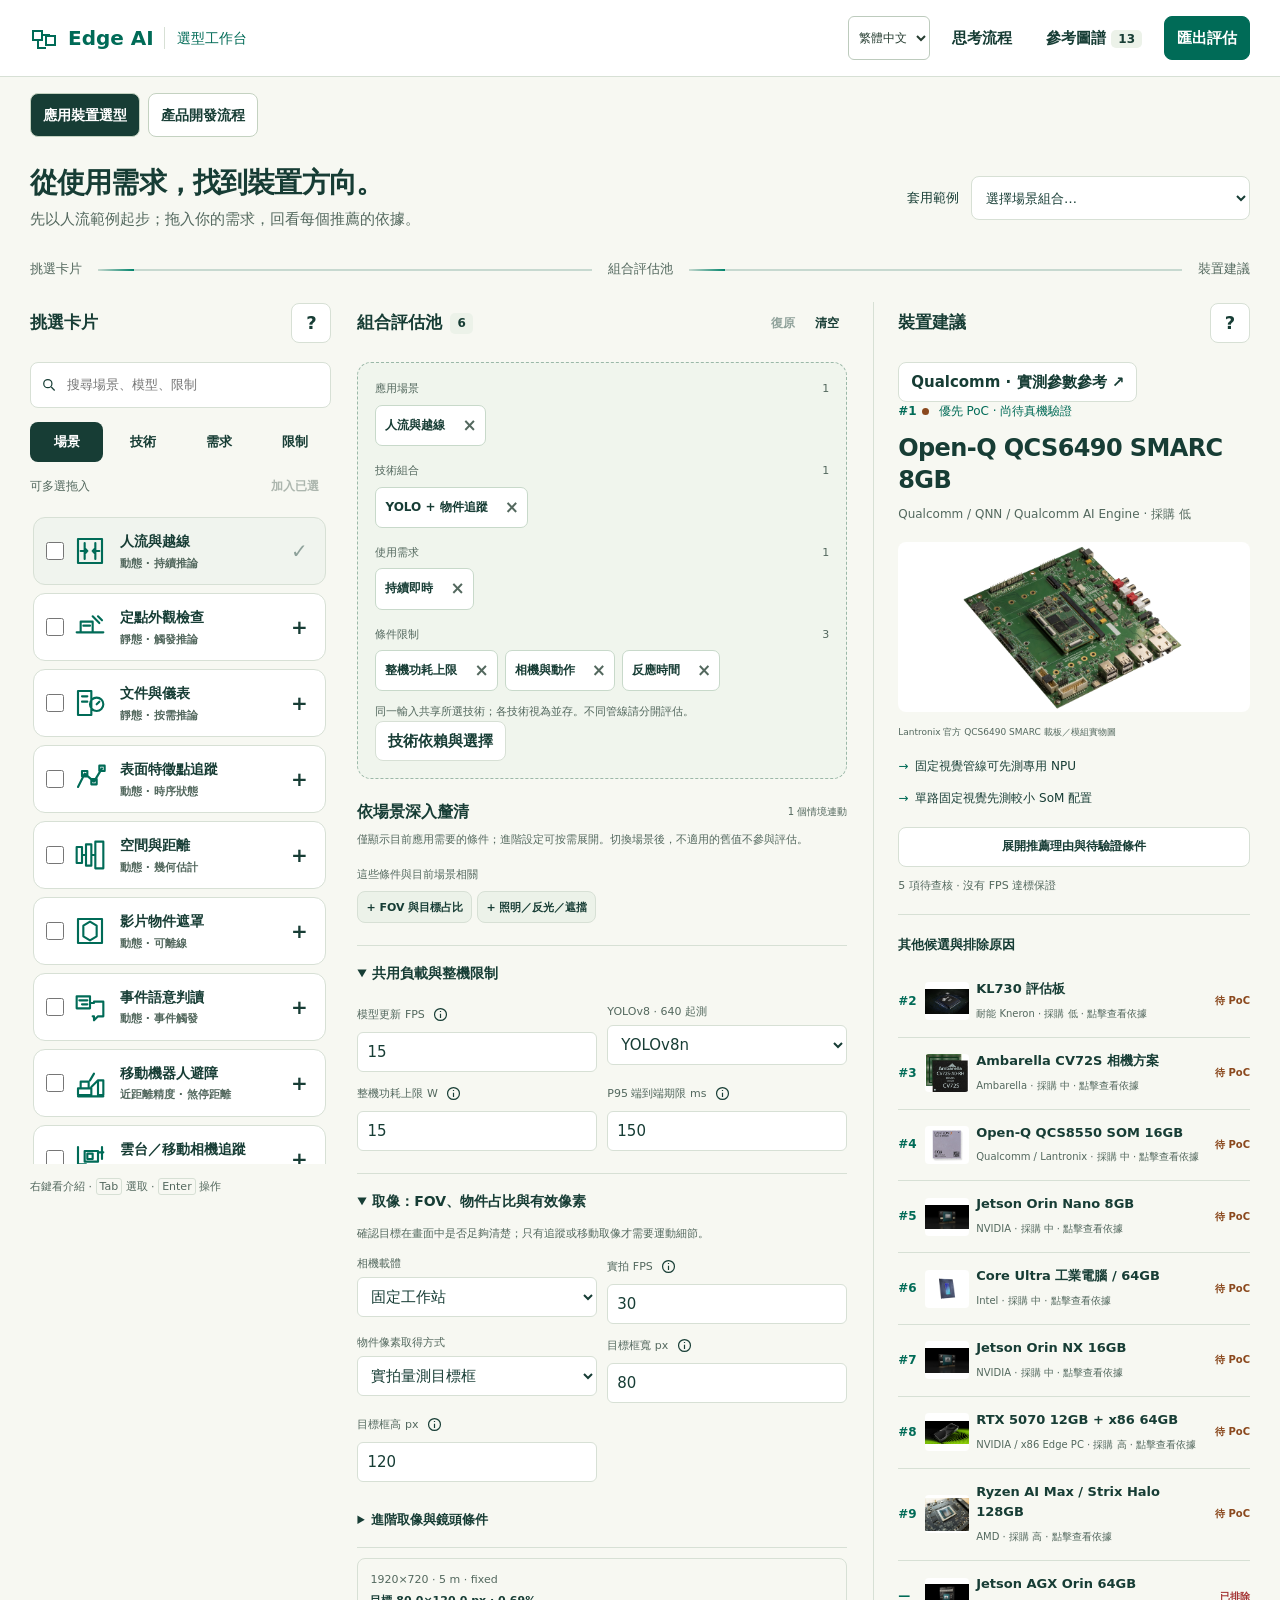
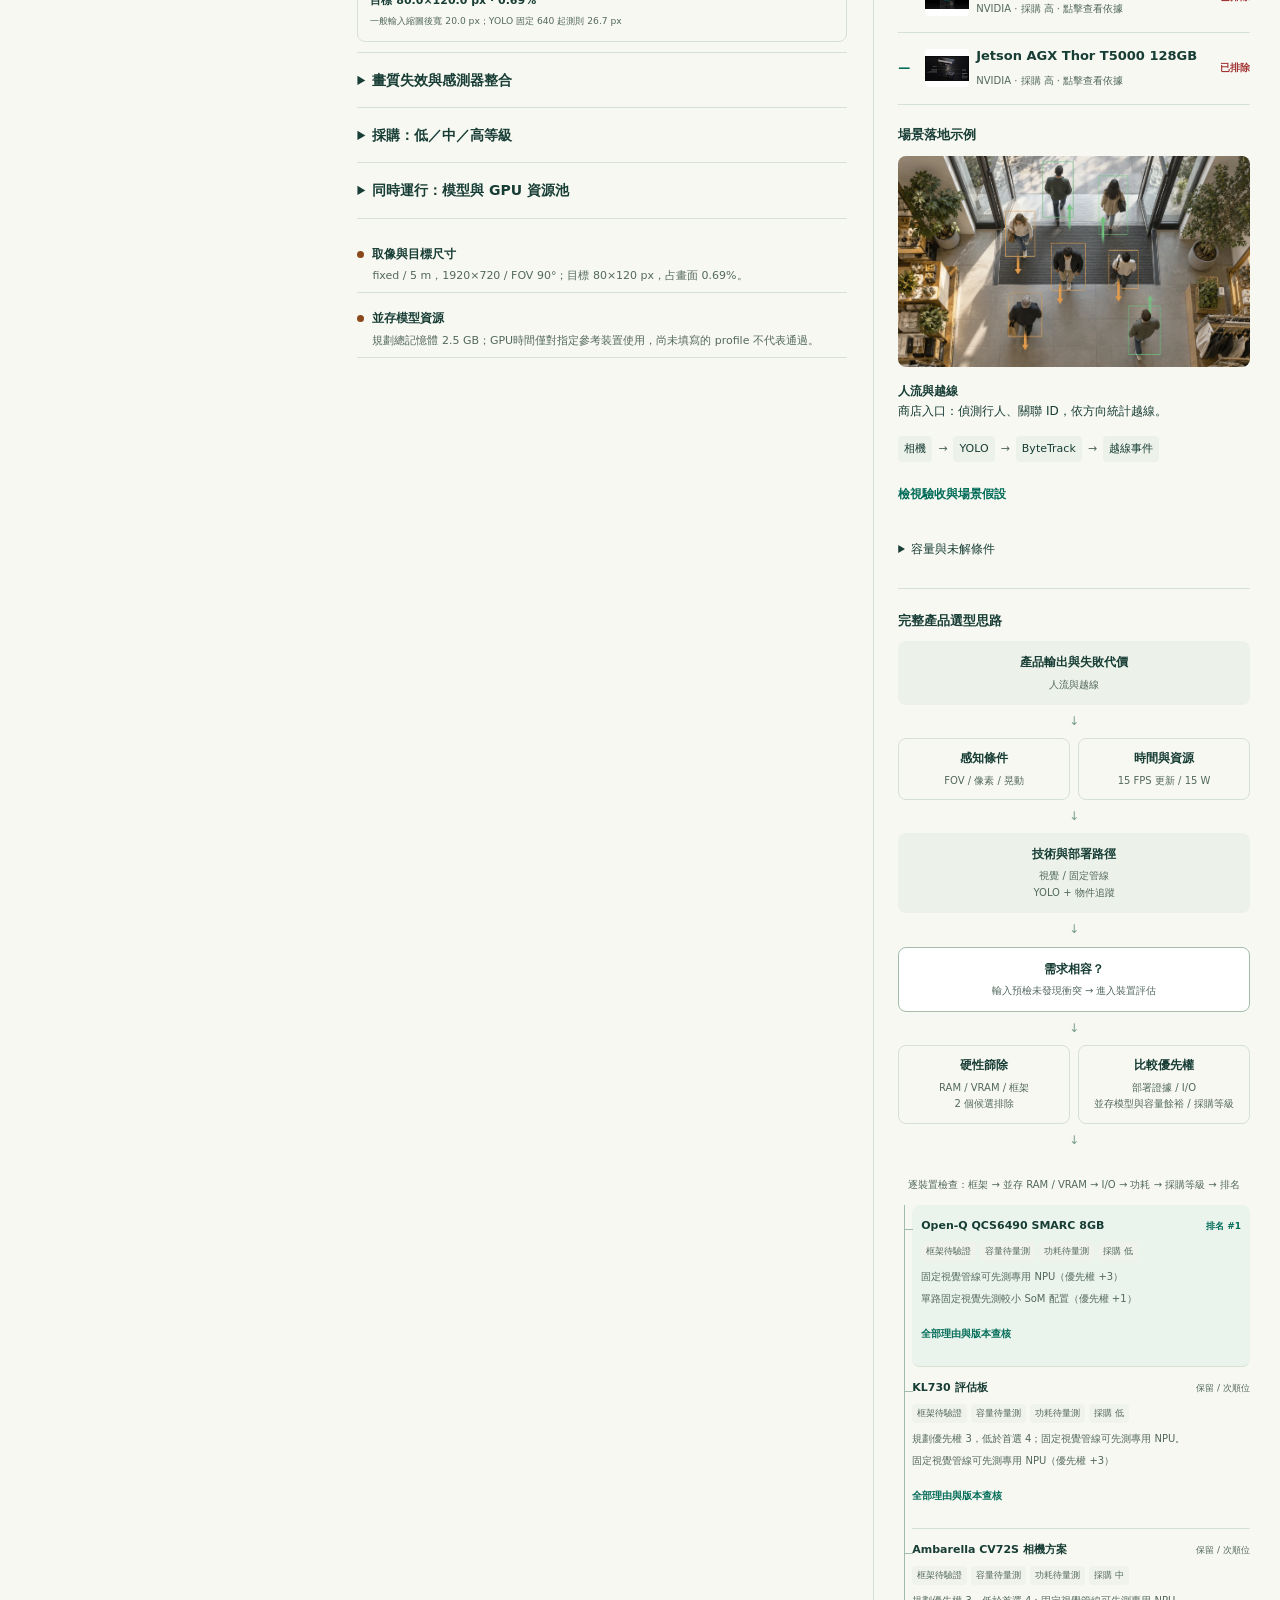
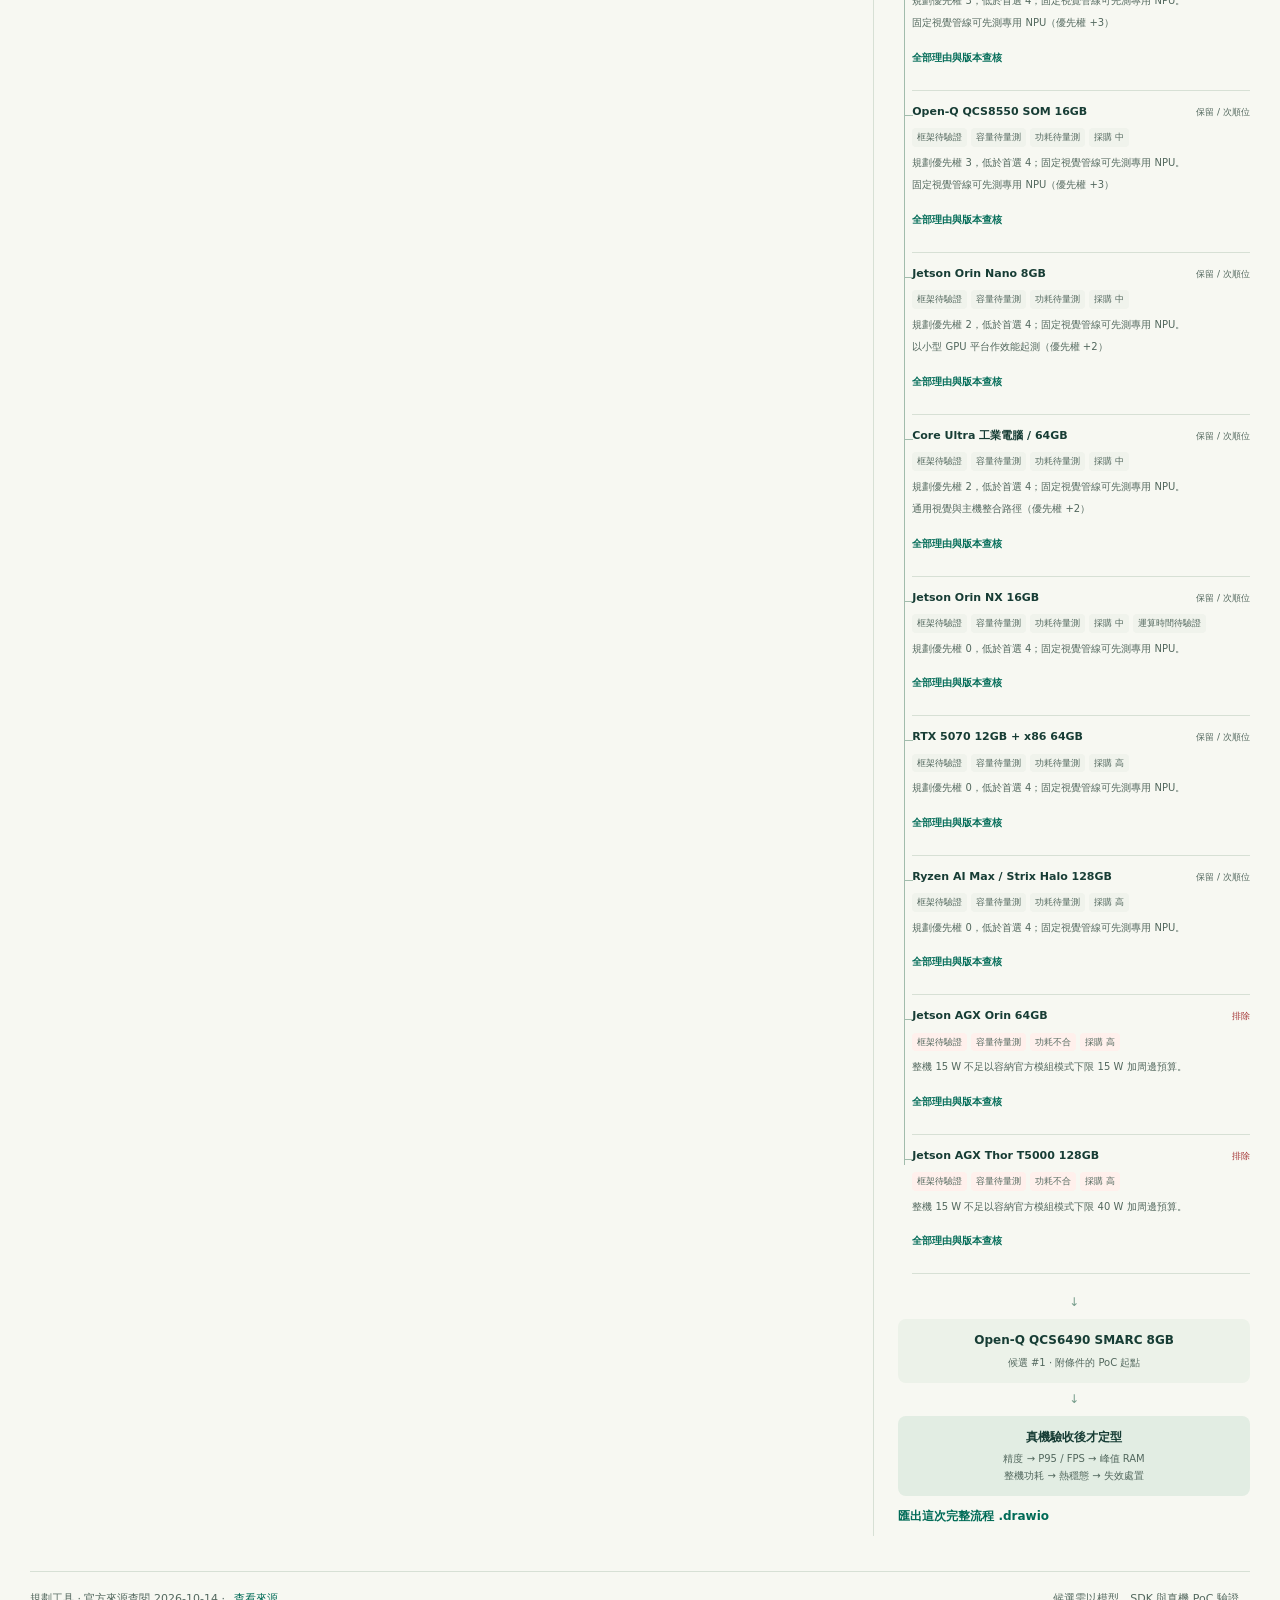
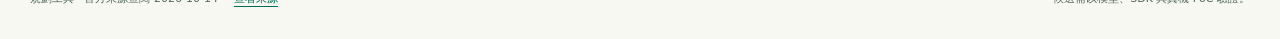
==== commit 1b9a7200: "Add selection dependency guardrails and Qualcomm benchmark worksheet" ====
--- a/edge-ai-guide/index.html
+++ b/edge-ai-guide/index.html
@@ -22,6 +22,8 @@
 
 .aiot-result{margin:16px 0;padding:16px;border:1px solid var(--line);background:var(--soft);border-radius:12px}.aiot-topology{display:grid;grid-template-columns:minmax(0,1fr) 18px minmax(0,1fr);align-items:center;gap:8px}.aiot-topology>div{display:grid;gap:6px;padding:10px;background:white;border-radius:8px;overflow-wrap:anywhere}.aiot-topology small{color:var(--muted)}.aiot-topology strong{font-size:13px}.aiot-topology span{font-size:12px}.aiot-metrics{display:grid;grid-template-columns:1fr 1fr;gap:10px;margin:12px 0}.aiot-metrics span{font-size:12px;padding:10px;background:var(--soft);border:1px solid var(--line);border-radius:8px}.aiot-metrics strong{display:block;font-size:19px}.aiot-result .candidate-row{width:100%}
 
+.selection-flow{display:flex;align-items:center;gap:16px;margin:22px 0;color:var(--muted,#53685e);font-size:13px}.selection-flow i{flex:1;height:2px;background:#c7d9d0;position:relative;overflow:hidden}.selection-flow i:after{content:"";position:absolute;width:36px;height:2px;background:linear-gradient(90deg,transparent,#00846b);animation:selection-photon 1.5s linear 3}.binding-row{padding:14px 0;border-bottom:1px solid #d9e3dc}.binding-row p{font-size:13px}.benchmark-grid{display:grid;grid-template-columns:1fr 1fr;gap:12px}.benchmark-grid label{display:grid;gap:5px}.benchmark-grid input,.benchmark-grid select{width:100%;min-width:0;padding:8px}.benchmark-result{padding:15px;background:#edf3e8;margin-top:16px}@keyframes selection-photon{from{left:-36px}to{left:100%}}@media(prefers-reduced-motion:reduce){.selection-flow i:after{animation:none;left:50%}}@media(max-width:600px){.selection-flow{gap:7px;font-size:11px}.benchmark-grid{grid-template-columns:1fr}}
+
 .pw-workspace{--pw-line:#d7e0d5;--pw-ink:#173d35;--pw-muted:#53685e;color:var(--pw-ink);font:14px/1.6 system-ui,-apple-system,"Noto Sans TC",sans-serif;max-width:1600px;margin:auto}.pw-workspace *, .pw-drawer *{box-sizing:border-box}.pw-workspace h2,.pw-drawer h2{font-size:22px;line-height:1.35;margin:4px 0 10px;letter-spacing:-.025em}.pw-workspace h3,.pw-drawer h3{font-size:15px;margin:20px 0 8px}.pw-workspace p{margin:0 0 12px}.pw-workspace button,.pw-drawer button{font:inherit;cursor:pointer;min-height:44px;border:1px solid var(--pw-line,#d7e0d5);border-radius:8px;background:#fff;color:#173d35;padding:9px 13px}.pw-workspace button:hover,.pw-drawer button:hover{background:#edf3e8}.pw-workspace button:focus-visible,.pw-workspace a:focus-visible,.pw-workspace select:focus-visible,.pw-workspace input:focus-visible,.pw-workspace summary:focus-visible,.pw-drawer :focus-visible{outline:3px solid #a15a28;outline-offset:3px}.pw-workspace button:disabled{cursor:default;opacity:.65}.pw-workspace select,.pw-workspace input:not([type=checkbox]),.pw-drawer select,.pw-drawer textarea{font:inherit;min-height:44px;width:100%;min-width:0;border:1px solid #bdcbbd;border-radius:7px;padding:8px;background:white;color:#173d35}.pw-workspace label,.pw-drawer label{display:grid;gap:6px;font-size:12px}.pw-eyebrow{font-size:11px;font-weight:750;letter-spacing:.08em;color:#53685e}.pw-context{display:flex;justify-content:space-between;gap:28px;padding:24px;background:#eaf1e5;border-left:4px solid #006b57;border-radius:0 12px 12px 0}.pw-context>div:first-child{flex:1;min-width:0}.pw-context-actions{display:flex;align-content:start;flex-wrap:wrap;gap:8px;max-width:300px;align-items:start}.pw-workspace .pw-primary{background:#006b57;color:white;border-color:#006b57}.pw-context-tags{display:flex;flex-wrap:wrap;gap:8px}.pw-context-tags span{font-size:11px;padding:4px 8px;background:#fff;border-radius:5px}.pw-notice{min-height:20px;font-size:12px;color:#53685e;margin:8px 0!important}.pw-organization{border:1px solid #d7e0d5;background:white;border-radius:12px;padding:18px;margin:12px 0 20px}.pw-organization>summary,.pw-routing>summary{display:flex;gap:12px;justify-content:space-between;align-items:center;cursor:pointer;min-height:44px}.pw-organization summary span,.pw-routing summary span{font-size:12px;color:#53685e}.pw-organization>summary:before,.pw-routing>summary:before{content:'＋';font-size:18px}.pw-organization[open]>summary:before,.pw-routing[open]>summary:before{content:'−'}.pw-organization summary b,.pw-routing summary b{flex:1}.pw-org-intro{display:flex;gap:24px;align-items:center;justify-content:space-between;margin:18px 0}.pw-org-intro p{max-width:760px;color:#53685e;font-size:13px}.pw-org-intro label{min-width:260px}.pw-role-grid{display:grid;grid-template-columns:repeat(5,minmax(0,1fr));gap:12px}.pw-role{border:1px solid #d7e0d5;border-top:3px solid var(--role);border-radius:8px;padding:10px;min-width:0}.pw-role.missing{background:#fffaf3}.pw-role-heading{display:flex;align-items:center;gap:4px}.pw-role-heading>label{display:flex;align-items:center;gap:7px;flex:1;min-height:44px;font-size:12px;font-weight:650;cursor:pointer}.pw-role input[type=checkbox]{accent-color:var(--role);width:18px;height:18px;flex-shrink:0}.pw-role small{display:block;font-size:11px;color:#53685e}.pw-workspace .pw-help{min-height:32px;width:32px;flex-shrink:0;padding:0;border:0;background:transparent;font-size:13px;color:#53685e}.pw-route-label{margin-top:10px}.pw-note{font-size:12px;color:#53685e;margin:14px 0 0!important}.pw-owner{display:inline-block;vertical-align:middle;position:relative;border:1px solid #d7e0d5;border-left:4px solid var(--from);background:#fff;border-radius:5px;padding:4px 7px;margin:4px 4px 0 0;font-size:10px;line-height:1.5;color:#173d35;overflow-wrap:anywhere}.pw-owner.merge,.pw-owner.si{border-left:0;padding-left:10px;background:linear-gradient(105deg,color-mix(in srgb,var(--from) 12%,white),color-mix(in srgb,var(--to) 12%,white))}.pw-owner.merge:before,.pw-owner.si:before{content:'';position:absolute;top:0;bottom:0;left:0;width:4px;background:linear-gradient(var(--from),var(--to))}.pw-owner.si{border-style:dashed}.pw-owner.unassigned{border-color:#c99790;color:#95372e;background:#fff2ed}.pw-badges{display:flex;flex-wrap:wrap;gap:2px}.pw-scope{display:flex;flex-wrap:wrap;align-items:center;gap:8px;margin:16px 0 30px}.pw-scope strong{font-size:12px;margin-right:6px}.pw-scope button{font-size:12px}.pw-scope button[aria-pressed=true]{border-color:#006b57;background:#e7f0e3}.pw-heading{display:flex;justify-content:space-between;align-items:start;gap:20px;margin-bottom:18px}.pw-heading p{color:#53685e;font-size:13px;max-width:800px}.pw-mini-stats{display:flex;gap:20px;flex-shrink:0}.pw-mini-stats span{font-size:11px;color:#53685e}.pw-mini-stats b{display:block;font-size:26px;line-height:1.2;color:#173d35}.pw-phase-scroll{overflow-x:auto;padding:6px 3px}.pw-phase-flow{display:grid;grid-template-columns:1fr 14px 1fr 14px 1fr 14px 1fr 14px 1fr 14px 1fr 14px 1fr;min-width:1000px;align-items:center;gap:4px}.pw-phase-flow>i{font-style:normal;text-align:center;color:#789486}.pw-workspace .pw-phase{width:100%;text-align:left;padding:12px 10px;min-height:112px;border:1px solid #c4d2c1;background:#fff}.pw-phase span{font-size:10px;letter-spacing:.06em;color:#53685e}.pw-phase b{display:block;font-size:13px;line-height:1.4;margin:7px 0}.pw-phase small{display:block;font-size:10px;color:#53685e}.pw-phase.active{outline:2px solid #006b57;outline-offset:2px;background:#edf4e8}.pw-phase.gap small{color:#9f3c2e}.pw-phase.passed small{color:#006b57}.pw-parallel{display:grid;gap:10px}.pw-parallel .pw-phase{min-height:90px}.pw-loop{display:flex;justify-content:space-between;gap:18px;padding:15px 0 20px;font-size:11px;color:#53685e}.pw-warning{color:#8a481d!important;background:#fff3df;border-left:3px solid #ad6e22;padding:12px;font-size:12px;margin:12px 0!important}.pw-phase-detail{background:white;border:1px solid #d7e0d5;border-radius:12px;padding:24px;margin:14px 0 24px}.pw-a-label{min-width:270px;max-width:340px;grid-template-columns:1fr 32px;align-items:center}.pw-a-label select{grid-column:1/-1}.pw-gate-status{display:flex;gap:16px;flex-wrap:wrap;align-items:center;padding:12px 16px;border-radius:6px;background:#eef2e9;margin-bottom:18px;font-size:12px}.pw-gate-status.gap{background:#fff2eb;color:#983b30}.pw-gate-status.passed{background:#dceee1;color:#005c48}.pw-gate-status span{margin-left:auto}.pw-task-grid{display:grid;grid-template-columns:repeat(2,minmax(0,1fr));gap:12px}.pw-workspace .pw-task{display:grid;grid-template-columns:24px 1fr 14px;gap:10px;text-align:left;align-items:start;padding:15px}.pw-task b{display:block;font-size:14px}.pw-task small{display:block;font-size:12px;color:#53685e;margin:5px 0}.pw-task-state{border:1px solid #bccbbd;border-radius:50%;display:grid;place-items:center;height:24px;font-size:12px}.pw-task-state.done{background:#dceee1;color:#006b57}.pw-task-state.gap{background:#fff0e8;color:#983b30}.pw-routing{background:#f0f4eb;border-radius:12px;padding:18px;margin:24px 0}.pw-chart-toolbar{display:flex;gap:24px;align-items:center;margin:16px 0}.pw-chart-toolbar p{font-size:12px;max-width:850px;color:#53685e;flex:1}.pw-chart-labels{display:grid;grid-template-columns:1fr 1fr 1fr;text-align:center;font-size:12px;padding:10px}.pw-sankey{overflow-x:auto}.pw-sankey>svg{display:block;width:100%;min-width:780px;max-height:700px}.pw-ribbon{fill:none;opacity:.4;transition:opacity .16s}.pw-ribbon:hover{opacity:.95}.pw-raci{margin:28px 0}.pw-raci-legend{display:flex;gap:10px;flex-wrap:wrap;margin-bottom:16px}.pw-raci-legend button{font-size:12px;background:transparent}.pw-raci-legend b{font-size:16px;padding-right:6px}.pw-table-scroll{overflow-x:auto;border:1px solid #d7e0d5;border-radius:9px;background:white}.pw-table-scroll table{width:100%;min-width:1000px;border-collapse:collapse;text-align:left;font-size:12px}.pw-table-scroll caption{text-align:left;padding:13px;color:#53685e}.pw-table-scroll th,.pw-table-scroll td{padding:12px;vertical-align:top;border-top:1px solid #d7e0d5;min-width:110px}.pw-table-scroll thead th{background:#eaf0e5;color:#173d35;white-space:nowrap}.pw-table-scroll tbody th{min-width:210px;max-width:270px}.pw-table-scroll td span{display:block;margin-bottom:5px}.pw-table-scroll th button{border:0;background:transparent;text-align:left;padding:0;font-size:12px}.pw-table-scroll th small{display:block;font-size:10px;color:#53685e}.pw-row-gap{background:#fff9f4}.pw-exports{display:flex;gap:10px;flex-wrap:wrap;margin-top:14px}.pw-footer{display:block;border-top:1px solid #d7e0d5;padding:18px 0;font-size:12px;color:#53685e}.pw-drawer{position:fixed;z-index:65;top:20px;right:20px;bottom:20px;width:min(520px,calc(100vw - 40px));overflow:auto;background:white;box-shadow:0 12px 80px #173d353d;border:1px solid #bdcbbd;border-radius:14px;padding:24px;color:#173d35;font:14px/1.65 system-ui,sans-serif}.pw-drawer .pw-heading{align-items:start}.pw-drawer label{margin:16px 0}.pw-drawer textarea{resize:vertical}.pw-si-contract{background:#fff7e9;border:1px dashed #b16b20;border-radius:8px;padding:14px;margin:20px 0}.pw-si-contract h3{margin-top:0}.pw-tooltip{position:fixed;z-index:80;max-width:320px;padding:12px 14px;background:#173d35;color:white;border-radius:8px;box-shadow:0 6px 24px #173d3533;font:12px/1.6 system-ui,sans-serif;pointer-events:none}.pw-tooltip[hidden]{display:none}.workbench-tabs{display:flex;gap:8px;padding:16px 30px 0;max-width:1800px;margin:auto}.workbench-tabs button{min-height:44px;border:1px solid #c4d2c1;font-size:14px}.workbench-tabs button[aria-selected=true]{background:#173d35;color:white}.delivery-panel{padding:28px 30px;max-width:1800px;margin:auto}.delivery-panel[hidden]{display:none!important}.pw-standalone{margin:0;background:#f7f8f2}.pw-standalone header{padding:16px 24px;border-bottom:1px solid #d7e0d5;background:white;display:flex;justify-content:space-between;gap:20px;align-items:center;color:#173d35;font:14px system-ui,sans-serif}.pw-standalone header select{min-height:44px;padding:8px}.pw-standalone main{padding:24px;max-width:1650px;margin:auto}
 @media(max-width:1200px){.pw-role-grid{grid-template-columns:repeat(3,minmax(0,1fr))}.pw-heading{flex-wrap:wrap}.pw-task-grid{grid-template-columns:1fr 1fr}}
 @media(max-width:720px){.pw-role-grid{grid-template-columns:1fr 1fr}.pw-context,.pw-org-intro{flex-direction:column;gap:14px;padding:18px}.pw-context-actions{max-width:none}.pw-org-intro{padding:0}.pw-org-intro label{width:100%;min-width:0}.pw-task-grid{grid-template-columns:1fr}.pw-workspace h2,.pw-drawer h2{font-size:20px}.pw-loop{flex-direction:column;gap:8px}.pw-chart-toolbar{flex-direction:column;align-items:stretch}.pw-a-label{width:100%;min-width:0;max-width:none}.pw-phase-detail{padding:16px}.pw-organization{padding:14px}.pw-organization summary span,.pw-routing summary span{display:none}.pw-workspace .pw-help{min-height:44px;width:36px}.pw-role-heading{align-items:start}.pw-role-heading>label{align-items:start;padding-top:10px;font-size:11px}.pw-mini-stats{width:100%;justify-content:space-between}.pw-drawer{top:10px;bottom:10px;right:10px;width:calc(100vw - 20px);padding:18px}.workbench-tabs,.delivery-panel{padding:16px}.workbench-tabs button{flex:1;font-size:12px}.pw-standalone main{padding:14px}.pw-chart-labels{font-size:10px}.pw-role small{font-size:10px}.pw-context-tags{overflow-wrap:anywhere}}
@@ -43,18 +45,19 @@
 <div id="workbenchTabs" class="workbench-tabs" role="tablist" aria-label="工作階段"><button id="selectionTab" role="tab" aria-selected="true" aria-controls="selectionPanel" tabindex="0">應用裝置選型</button><button id="deliveryTab" role="tab" aria-selected="false" aria-controls="deliveryPanel" tabindex="-1">產品開發流程</button></div>
 <div id="selectionPanel" role="tabpanel" aria-labelledby="selectionTab"><main id="workspace">
 <div class="intro"><div><h1>從使用需求，找到裝置方向。</h1><p>先以人流範例起步；拖入你的需求，回看每個推薦的依據。</p></div><label class="preset-label">套用範例<select id="preset"><option value="">選擇場景組合…</option><option value="people">商店人流計數</option><option value="points">快速特徵點追蹤</option><option value="lowpower">5 W 點追蹤：衝突示例</option><option value="document">離線文件終端</option><option value="semantic">巡檢語意判讀</option><optgroup label="公開案例衍生預設"><option value="strata">Strata / Qwen3.8 本地 Agent</option><option value="halo">Strata / Strix Halo 語音延伸</option><option value="riva">Jetson / Riva 語音延伸</option><option value="seco">SECO / QCS6490 本地 RAG</option><option value="qcs8550case">QCS8550 / 多相機 Edge AI</option><option value="intelcheck">Intel / 零售訂單核對</option><option value="kncam">Kneron / 廣角智慧相機</option><option value="ambcam">Ambarella / 4K 安防</option><option value="amr">AMR / 度量避障起測</option><option value="uavlong">無人機 / 120m 遠距追蹤</option><option value="uavsurvey">無人機 / 空拍建圖與尺度</option><option value="uavflight">無人機 / 室內低速飛行避障</option><option value="robotspace">移動機器人 / 近遠場融合</option><option value="vehiclefar">車載 / 80m 遠場觀測</option></optgroup><optgroup label="AIoT"><option value="iotlan">ESP32-S3 / 本地 Qwen 語音終端</option><option value="iotpico">ESP32 / ESPDet-Pico 單類偵測</option><option value="iotclassical">ESP32 / 色塊與幀差事件</option><option value="iotyolo26">ESP32-P4 / YOLO26 低頻快照</option><option value="iotmuse">Muse / 家庭螢幕伴侶</option></optgroup></select></label></div>
+<div class="selection-flow" aria-hidden="true"><span>挑選卡片</span><i></i><span>組合評估池</span><i></i><span>裝置建議</span></div>
 <div class="workbench">
-<section class="library" aria-labelledby="libraryTitle"><div class="section-head"><h2 id="libraryTitle"><span class="step">1</span>挑選卡片</h2><button class="icon-button" data-info="help" data-tip="拖拉、批次加入或點選＋；右鍵可看介紹。" aria-label="卡片操作說明">?</button></div>
+<section class="library" aria-labelledby="libraryTitle"><div class="section-head"><h2 id="libraryTitle">挑選卡片</h2><button class="icon-button" data-info="help" data-tip="拖拉、批次加入或點選＋；右鍵可看介紹。" aria-label="卡片操作說明">?</button></div>
 <label class="search"><svg viewBox="0 0 24 24" aria-hidden="true"><circle cx="10" cy="10" r="6"/><path d="m15 15 5 5"/></svg><input id="search" placeholder="搜尋場景、模型、限制" aria-label="搜尋卡片" type="search"></label>
 <div class="tabs" role="group" aria-label="卡片類別"><button data-group="scene" aria-pressed="true">場景</button><button data-group="model" aria-pressed="false">技術</button><button data-group="need" aria-pressed="false">需求</button><button data-group="limit" aria-pressed="false">限制</button></div>
 <div class="batchbar"><span id="selectionCount">可多選拖入</span><button id="addSelected" disabled>加入已選</button></div><div id="catalog" class="catalog"></div>
 <div class="library-foot">右鍵看介紹 · <kbd>Tab</kbd> 選取 · <kbd>Enter</kbd> 操作</div></section>
-<section class="pool-column" aria-labelledby="poolTitle"><div class="section-head"><h2 id="poolTitle"><span class="step">2</span>組合評估池 <span id="poolCount" class="count">0</span></h2><div><button id="undo" disabled>復原</button><button id="clear">清空</button></div></div>
+<section class="pool-column" aria-labelledby="poolTitle"><div class="section-head"><h2 id="poolTitle">組合評估池 <span id="poolCount" class="count">0</span></h2><div><button id="undo" disabled>復原</button><button id="clear">清空</button></div></div>
 <div id="pool" class="pool" tabindex="0" aria-label="評估池，將卡片拖入此處或從素材庫加入"><div id="poolContents"></div></div>
 <div id="tuning" class="tuning"></div>
 <div id="trace" class="scene-status"></div>
 </section>
-<section class="results" aria-labelledby="resultTitle"><div class="section-head"><h2 id="resultTitle"><span class="step">3</span>裝置建議</h2><button class="icon-button" data-info="rules" data-tip="依部署路徑排序；分數不是效能或信心值。" aria-label="推薦規則說明">?</button></div><div id="result"></div></section>
+<section class="results" aria-labelledby="resultTitle"><div class="section-head"><h2 id="resultTitle">裝置建議</h2><button class="icon-button" data-info="rules" data-tip="依部署路徑排序；分數不是效能或信心值。" aria-label="推薦規則說明">?</button></div><div id="result"></div></section>
 </div>
 <footer>規劃工具 · 官方來源查閱 2026-10-14 · <a href="reference.html#sources" target="_blank" rel="noopener">查看來源</a><span>候選需以模型、SDK 與真機 PoC 驗證。</span></footer>
 </main></div>
@@ -1060,7 +1063,7 @@
   const endpointMs=c.link?p.iotRttMs+p.iotEndpointMs:0,hostBudgetMs=p.iotDeadlineMs-endpointMs;
   if(c.link&&e.speech&&e.speech.frontMs+e.speech.decodeMs+e.speech.playbackMs+endpointMs>=p.iotDeadlineMs)add('主機的語音前後處理加上網路／端點預算超過 AIoT 期限。',['iotDeadlineMs','iotRttMs','iotEndpointMs','vadMs','asrMs','ttsMs','toolMs']);
   if(p.iotMeasuredW>p.iotMaxW)add('端點實測功耗超過設定上限。',['iotMeasuredW','iotMaxW']);
-  if(c.link&&e.speech)e.speech.remainingMs=Math.min(e.speech.remainingMs,hostBudgetMs-e.speech.frontMs-e.speech.decodeMs-e.speech.playbackMs);
+  if(c.link&&e.speech){e.speech.remainingMs=Math.min(e.speech.remainingMs,hostBudgetMs-e.speech.frontMs-e.speech.decodeMs-e.speech.playbackMs);const requirement=e.requirements.find(r=>r.name==='語音回應期限');if(requirement)requirement.text=p.speechDeadline+' ms / '+T('deadline')+': '+p.iotDeadlineMs+' ms; LLM '+Math.max(0,e.speech.remainingMs).toFixed(0)+' ms';}
   if(c.link&&hostBudgetMs<=0)add('latency',['iotDeadlineMs','iotRttMs','iotEndpointMs']);
   if(c.cv&&p.mcuFps>p.mcuSensorFps)add('cameraFps',['mcuFps','mcuSensorFps']);
   const frameMB=c.cv?p.mcuWidth*p.mcuHeight*p.mcuPixelBytes*p.mcuBuffers/1048576:0;
@@ -1458,8 +1461,45 @@
  ];
  return {ids:[...selected],params:p,scenes,models,issues,pending,metrics,resources,requirements,depth,llm,speech,candidates,winner,stages,detectorOps,streams};
 }
-function evaluate(ids,params={}){return AIOT.assess(evaluateBase(ids,params));}
-if(typeof module!=='undefined')module.exports={conditionContext,CATALOG,DEVICES,DEFAULTS,PLATFORM_CASES,LLM_PROFILES,SCENE_CONSTRAINTS,RESOURCE_DEFAULTS,COST_BANDS,DEVICE_COST_DEFAULTS,evaluate};
+// Dependencies describe capabilities, not a promise of runtime compatibility.
+function dependencyRules(ids,p={}){
+ const set=new Set(ids), rules=[];
+ const capabilities={iotlocal:['llm'],iotcv:['mcuvision'],iotcompanion:['iotlink'],uavtrack:['tapir','cotracker'],uavmap:['slam'],uavavoid:['stereo'],mobilerobot:['slam'],vehicle:['yolo'],obstacle:['stereo','depth'],gimbaltrack:['tapir','cotracker'],voiceagent:['llm'],ragagent:['llm'],checkout:['yolo'],security:['yolo'],pose:['posemodel'],people:['yolo'],inspection:['yolo','sam'],document:['ocr','vlm'],points:['tapir','cotracker'],depthscene:['depth'],maskscene:['sam'],semantic:['vlm']};
+ for(const c of CATALOG.filter(c=>c.group==='scene'&&set.has(c.id))){
+  const groups=[capabilities[c.id]||[]];
+  if(['voiceagent','iotlocal'].includes(c.id))groups.push(['asr'],['tts']);
+  if(c.id==='iotlocal')groups.push(['iotlink']);
+  if(c.id==='ragagent')groups.push(['rag']);
+  for(const choices of groups)rules.push({source:c.id,choices,reason:'場景輸出需要此技術能力。'});
+ }
+ const need=(source,choices,reason)=>rules.push({source,choices,reason});
+ if(set.has('rag'))need('rag',['llm'],'檢索資料需要生成模型組成回答。');
+ if(set.has('iotcompanion')&&p.companionBackend==='local')for(const id of ['llm','asr','tts'])need('iotcompanion',[id],'本地語音對話需要辨識、生成與語音合成。');
+ if(set.has('metric')||set.has('stopping'))need(set.has('metric')?'metric':'stopping',['depth','stereo'],'公尺距離與停止距離需要深度路徑；仍須校準尺度與誤差。');
+ if(ids.some(id=>['depth','stereo','depthscene','obstacle','uavavoid','mobilerobot'].includes(id))){
+  if(['stereo','tof','fusion'].includes(p.depthMode))need('sensorio',['stereo'],'所選感測融合路徑需要感測器整合技術。');
+  if(p.depthMode==='metricmono')need('metric',['depth'],'單目公尺距離需要深度模型與尺度校準。');
+ }
+ if(ids.some(id=>['motion','tapir','cotracker','gimbaltrack','uavtrack','uavmap','uavavoid','vehicle','mobilerobot'].includes(id))&&['imu','visual'].includes(p.stabilization))need('motion',['stabilize'],'所選補償路徑需要穩像與時間同步。');
+ return rules.map(rule=>({...rule,met:rule.choices.some(id=>set.has(id))}));
+}
+function dependencyClosure(ids,p={}){
+ const selected=new Set(ids),added=[];
+ for(let pass=0;pass<CATALOG.length;pass++){
+  const missing=dependencyRules([...selected],p).filter(r=>!r.met&&r.choices.length===1);
+  if(!missing.length)break;
+  for(const rule of missing){const id=rule.choices[0];if(!selected.has(id)){selected.add(id);added.push({...rule,id});}}
+ }
+ return {ids:[...selected],added,choices:dependencyRules([...selected],p).filter(r=>!r.met)};
+}
+function evaluate(ids,params={}){
+ const result=AIOT.assess(evaluateBase(ids,params));
+ result.dependencies=dependencyRules(ids,{...DEFAULTS,...params});
+ for(const rule of result.dependencies.filter(r=>!r.met))result.issues.push({code:'dependency',text:(CATALOG.find(c=>c.id===rule.source)?.name||rule.source)+' → '+rule.choices.map(id=>CATALOG.find(c=>c.id===id).name).join(' / ')+'：'+rule.reason,choices:rule.choices});
+ if(result.dependencies.some(r=>!r.met))result.winner=null;
+ return result;
+}
+if(typeof module!=='undefined')module.exports={dependencyRules,dependencyClosure,conditionContext,CATALOG,DEVICES,DEFAULTS,PLATFORM_CASES,LLM_PROFILES,SCENE_CONSTRAINTS,RESOURCE_DEFAULTS,COST_BANDS,DEVICE_COST_DEFAULTS,evaluate};
 
 /* Local bilingual presentation. Selection and evaluation parameters are locale-independent. */
 const EN_CARDS={
@@ -3926,7 +3966,19 @@
   "相對深度只比較前後關係；選擇測距或避障後，再填公尺誤差與有效距離。": "Relative depth compares near and far. Choose measurement or avoidance to specify metric error and usable distance.",
   "僅顯示目前應用需要的條件；進階設定可按需展開。切換場景後，不適用的舊值不參與評估。": "Only applicable conditions are shown. Expand advanced settings when needed; inactive values from other scenarios do not affect the assessment.",
   "前往修改 ↗": "Go to fix ↗",
-  "以 ": "For "
+  "以 ": "For ",
+  "評估已更新": "Assessment updated",
+  "技術依賴與選擇": "Technology dependencies and choices",
+  "必要技術已一併加入並計入資源；多種解法請選擇。可使用復原還原整次操作。": "Required technologies were added to the resource budget. Choose between alternatives. Undo restores the entire action.",
+  "場景輸出需要此技術能力。": "The scenario output requires this capability.",
+  "檢索資料需要生成模型組成回答。": "Retrieved information requires a generation model to compose an answer.",
+  "本地語音對話需要辨識、生成與語音合成。": "Local voice conversation requires recognition, generation and speech synthesis.",
+  "公尺距離與停止距離需要深度路徑；仍須校準尺度與誤差。": "Metric and stopping distances require a depth path; scale and error still need calibration.",
+  "所選感測融合路徑需要感測器整合技術。": "The selected sensor path requires sensor integration.",
+  "單目公尺距離需要深度模型與尺度校準。": "Monocular metric distance requires a depth model and scale calibration.",
+  "所選補償路徑需要穩像與時間同步。": "The compensation path requires stabilization and time synchronization.",
+  "所選條件需要此技術能力。": "The selected condition requires this capability.",
+  "Qualcomm · 實測參數參考 ↗": "Qualcomm · Benchmark reference ↗"
 }
 ;
 let translationPairs=[],translationPattern;
@@ -3943,7 +3995,7 @@
  const href=el.getAttribute('href');if(href&&/^edge-ai-decision(?:-en)?\.drawio$/.test(href))el.setAttribute('href',locale==='en'?'edge-ai-decision-en.drawio':'edge-ai-decision.drawio');if(href&&/^reference(?:-en)?\.html#/.test(href))el.setAttribute('href',href.replace(/^reference(?:-en)?\.html/,locale==='en'?'reference-en.html':'reference.html'));
  });
 }
-function setLocale(next){if(typeof hideTip==='function')hideTip();locale=next==='en'?'en':'zh';if(document.documentElement)document.documentElement.lang=locale==='en'?'en':'zh-Hant';document.title=locale==='en'?'Edge AI | Evaluation workbench':'Edge AI｜需求評估工作台';if($('language'))$('language').value=locale;try{localStorage.setItem('edge-ai-locale',locale);}catch{}applyLocalization();if(typeof deliveryController!=='undefined'&&deliveryController)deliveryController.setLanguage(locale);}
+function setLocale(next){if(typeof hideTip==='function')hideTip();locale=next==='en'?'en':'zh';if(document.documentElement)document.documentElement.lang=locale==='en'?'en':'zh-Hant';document.title=locale==='en'?'Edge AI | Evaluation workbench':'Edge AI｜需求評估工作台';if($('language'))$('language').value=locale;try{localStorage.setItem('edge-ai-locale',locale);}catch{}applyLocalization();if(typeof refreshQualcommLocale==='function')refreshQualcommLocale();if(typeof deliveryController!=='undefined'&&deliveryController)deliveryController.setLanguage(locale);}
 function initializeLocalization(){
  for(const [zh,en] of Object.values(AIOT.copy))TRANSLATIONS[zh]=en;
  for(const c of CATALOG){const data=EN_CARDS[c.id];if(!data)continue;TRANSLATIONS[c.name]=data[0];TRANSLATIONS[c.short]=data[1];TRANSLATIONS[c.detail]=data[2];if(c.story)TRANSLATIONS[c.story]=data[2];}
@@ -4316,8 +4368,10 @@
 function announce(t){$('announcer').textContent=t;}
 function toast(t){$('toast').textContent=t;$('toast').hidden=false;clearTimeout(toastTimer);toastTimer=setTimeout(()=>$('toast').hidden=true,2200);}
 function remember(){history.push({ids:[...pool],params:{...params}});if(history.length>30)history.shift();}
-function add(ids){remember();let count=0;ids.forEach(id=>{const c=CATALOG.find(c=>c.id===id);if(!c)return;if(!pool.has(id)){count++;if(c.sceneDefaults)params={...params,...c.sceneDefaults};}pool.add(id);(c.models||[]).forEach(m=>pool.add(m));staged.delete(id);});render();announce(`已加入 ${count} 張卡片，評估已更新。`);toast('已加入評估池 · 場景建議技術一併帶入');}
-function remove(id){remember();pool.delete(id);render();announce('已移除卡片。場景與技術可獨立調整。');$('pool').focus();}
+function add(ids){remember();const before=new Set(pool);ids.forEach(id=>{const c=CATALOG.find(c=>c.id===id);if(!c)return;if(!pool.has(id)&&c.sceneDefaults)params={...params,...c.sceneDefaults};pool.add(id);staged.delete(id);});const closure=dependencyClosure([...pool],params);pool=new Set(closure.ids);render();announce('評估已更新');if(closure.added.length||closure.choices.length)showBindings(closure);else if(evaluation.issues.length)openDrawer('條件衝突',evaluation.issues.map((i,n)=>`<p>${esc(i.text)}</p><button data-fix-conflict="${n}">前往修改 ↗</button>`).join(''));else toast('評估已更新');}
+function bindingRows(rules){return rules.map(r=>`<div class="binding-row"><strong>${esc(CATALOG.find(c=>c.id===r.source)?.name||r.source)}</strong><span> → ${r.choices.map(id=>esc(CATALOG.find(c=>c.id===id).name)).join(' / ')}</span><p>${esc(r.reason)}</p>${!r.met?r.choices.filter(id=>!pool.has(id)).map(id=>`<button data-add="${id}">${esc(CATALOG.find(c=>c.id===id).name)} ＋</button>`).join(''):''}</div>`).join('');}
+function showBindings(closure){openDrawer('技術依賴與選擇',`<p>必要技術已一併加入並計入資源；多種解法請選擇。可使用復原還原整次操作。</p>${bindingRows(closure?closure.added.map(r=>({...r,met:true})).concat(closure.choices):evaluation.dependencies)}`);}
+function remove(id){remember();pool.delete(id);render();announce('已移除卡片。場景與技術可獨立調整。');$('pool').focus();if(evaluation.dependencies.some(r=>!r.met))showBindings();}
 function renderCatalog(){
  const q=$('search').value.trim().toLowerCase();const visible=CATALOG.filter(c=>(q||c.group===group)&&(!q||`${c.name} ${c.short} ${c.detail} ${(EN_CARDS[c.id]||[]).join(" ")}`.toLowerCase().includes(q)));
  $('catalog').innerHTML=visible.map(c=>`<article class="card ${staged.has(c.id)?'staged':''} ${pool.has(c.id)?'in-pool':''}" draggable="true" data-card="${c.id}"><label><input type="checkbox" data-select="${c.id}" ${staged.has(c.id)?'checked':''} aria-label="多選 ${esc(c.name)}"></label>${icon(c.icon)}<button class="card-main" data-info="${c.id}" data-tip="${esc(c.short)}；點擊或右鍵查看介紹。"><span class="card-title">${esc(c.name)}</span><span class="card-short">${esc(c.short)}</span></button><button class="card-add" data-add="${c.id}" ${pool.has(c.id)?'disabled':''} aria-label="${pool.has(c.id)?'已加入':'加入'} ${esc(c.name)}">${pool.has(c.id)?'✓':'+'}</button></article>`).join('')||'<p class="small-note">找不到卡片。試試「追蹤」、「功耗」或清除搜尋。</p>';
@@ -4326,6 +4380,7 @@
 function renderPool(){
  $('poolCount').textContent=pool.size;
  $('poolContents').innerHTML=pool.size?Object.entries(GROUPS).map(([key,name])=>{const cs=CATALOG.filter(c=>c.group===key&&pool.has(c.id));return cs.length?`<div class="pool-group"><div class="pool-group-title"><span>${name}</span><span>${cs.length}</span></div><div class="pool-chips">${cs.map(c=>`<div class="chip" data-card="${c.id}"><button data-info="${c.id}" data-tip="${esc(c.short)}">${esc(c.name)}</button><button class="remove" data-remove="${c.id}" aria-label="移除 ${esc(c.name)}">×</button></div>`).join('')}</div></div>`:'';}).join('')+'<p class="pool-note">同一輸入共享所選技術；各技術視為並存。不同管線請分開評估。</p>':`<div class="pool-empty"><svg viewBox="0 0 60 60" aria-hidden="true"><rect x="8" y="10" width="20" height="26" rx="4"/><path d="M20 40v9h32V24H38M35 9v23m-7-7 7 7 7-7"/></svg><strong>把需求放進來</strong><p>拖入場景卡，或點卡片右側的＋。<br>也可以從上方套用一組範例。</p></div>`;
+ if(pool.size)$('poolContents').innerHTML+='<button id="bindingsBtn">技術依賴與選擇</button>';
  if(caseContext)$('poolContents').innerHTML+=`<p class="pool-note">參考起點：<a href="${caseContext.url}" target="_blank" rel="noopener">${esc(caseContext.title)} ↗</a><br>${esc(caseContext.kind)}；目前參數可自行修改。</p>`;
  $('undo').disabled=!history.length;$('clear').disabled=!pool.size;
 }
@@ -4334,7 +4389,8 @@
 function renderCamera(){if(!$('cameraViz'))return;if(!conditionContext([...pool],params).points&&!conditionContext([...pool],params).motion){$('cameraViz').innerHTML='';return;}if(evaluation.issues.some(i=>i.code==='input')){$('cameraViz').innerHTML='<p class="small-note">請先修正輸入值，再檢視觀測品質。</p>';return;}const m=evaluation.metrics;const tracking=evaluation.models.some(x=>['tapir','cotracker'].includes(x));const badStep=tracking&&m.trackerStep>params.maxStep,badBlur=tracking&&m.blur>params.maxBlur,badFeature=tracking&&m.feature<params.minFeature;const end=65+Math.min(210,Math.max(0,m.trackerStep)*3);$('cameraViz').innerHTML=`<div class="camera-viz"><svg viewBox="0 0 340 65" role="img" aria-label="追蹤輸入位移示意，距離經縮放呈現"><path d="M30 42H310" stroke="#d7e0d5"/><rect x="45" y="18" width="25" height="25" rx="3" fill="none" stroke="#759c8b" stroke-dasharray="3 3"/><rect x="${end}" y="18" width="25" height="25" rx="3" fill="#d3e7d9" stroke="${badStep?'#a33232':'#006b57'}"/><path d="M76 30H${end-4}" stroke="#53685e"/><text x="42" y="60" font-size="10" fill="#53685e">t</text><text x="${end}" y="60" font-size="10" fill="#53685e">t + 1</text></svg><div class="camera-metrics"><div>實拍幀間位移<strong>${m.step.toFixed(1)} px</strong></div><div class="${badStep?'bad':''}">追蹤輸入位移<strong>${m.trackerStep.toFixed(1)} px</strong></div><div class="${badBlur?'bad':''}">曝光拖影<strong>${m.blur.toFixed(1)} px</strong></div><div class="${badFeature?'bad':''}">縮圖特徵<strong>${m.feature.toFixed(1)} px</strong></div></div><p class="small-note">示意圖 · 追蹤以 ${m.trackerFps} FPS 輸入間隔計算；即時假設均勻抽幀，非即時假設逐幀處理。模糊＝速度 × 曝光。門檻只用於點追蹤預檢。</p></div>`;}
 function sceneArtwork(c){if(['depthscene','points'].includes(c.id)&&params.cameraPlatform!=='fixed'){const mobile=params.cameraPlatform==='uav'?(c.id==='points'?'uavtrack':evaluation.depth?.avoid?'uavavoid':'uavmap'):params.cameraPlatform==='robot'?'mobilerobot':'vehicle';return SCENE_IMAGES[mobile];}return SCENE_IMAGES[c.id];}
 function renderResults(){const e=evaluation,w=e.winner;
- let html=e.issues.length?`<div class="notice"><h3>先解開 ${e.issues.length} 個衝突</h3>${e.issues.map((i,n)=>`<div class="conflict-message"><p id="conflict-message-${n}">${esc(i.text)}</p><button data-fix-conflict="${n}" aria-describedby="conflict-message-${n}">前往修改 ↗</button></div>`).join('')}<button data-info="conflicts">查看修正方向</button></div>`:'';
+ let html=e.issues.length?`<div class="notice"><h3>先解開 ${e.issues.length} 個衝突</h3>${e.issues.map((i,n)=>`<div class="conflict-message"><p id="conflict-message-${n}">${esc(i.text)}</p>${i.choices?i.choices.map(id=>`<button data-add="${id}">${esc(CATALOG.find(c=>c.id===id).name)} ＋</button>`).join(''):''}<button data-fix-conflict="${n}" aria-describedby="conflict-message-${n}">前往修改 ↗</button></div>`).join('')}<button data-info="conflicts">查看修正方向</button></div>`:'';
+ html+='<button id="qualcommBtn">Qualcomm · 實測參數參考 ↗</button>';
  if(e.aiot)html+=renderAiotResult();
  if(w)html+=`<div class="result-main"><div class="status"><span class="rank-label">#1</span><i class="dot wait"></i>優先 PoC · 尚待真機驗證</div><h3>${w.name}</h3><div class="route">${w.vendor} / ${w.route} · 採購 ${COST_BANDS[w.costBand].label}</div>${deviceArt(w)}<ul class="reasons">${w.why.slice(0,2).map(x=>`<li>${esc(x.replace(/（優先權.*$/,''))}</li>`).join('')}</ul><button data-device="${w.id}">展開推薦理由與待驗證條件</button><div class="result-meta">${w.checks.length} 項待查核 · 沒有 FPS 達標保證</div></div>`;
  else html+=`<div class="empty-result"><h3>${e.issues.length?'目前無可推薦組合':'先建立你的評估池'}</h3><p>${e.issues.length?'修正左方條件後，這裡會重新產生候選。':'加入場景會帶入建議技術，再加入功耗、相機或部署限制。'}</p></div>`;
@@ -4351,7 +4407,7 @@
 function showInfo(id){const c=CATALOG.find(c=>c.id===id);if(c){openDrawer(c.name,`${sceneArtwork(c)?`<img class="scene-preview" src="${sceneArtwork(c)}" alt="${c.name}概念示意">`:''}${c.story?`<p>${esc(c.story)}</p>`:''}<p>${esc(c.detail)}</p>${c.pipeline?`<div class="pipeline">${c.pipeline.map((s,i)=>(i?'<i>→</i>':'')+`<span>${s}</span>`).join('')}</div>`:''}<button class="primary" data-add="${c.id}" ${pool.has(c.id)?'disabled':''}>${pool.has(c.id)?'已在評估池':'加入評估池'}</button>${referenceLinks(c)}<p>${c.source?` · <a href="${c.source}" target="_blank" rel="noopener">官方依據 ↗</a>`:''}</p>`);return;}
  if(id==='help')openDrawer('用卡片組合需求','<p>先選一張場景，系統會帶入建議技術；技術可以各自移除或替換。</p><div class="method-tree"><div>拖拉單張卡片<small>拖到綠色評估池，加入後即時更新。</small></div><div>多選 → 一起拖入<small>勾選卡片後拖曳其中一張，或按「加入已選」。</small></div><div>懸停預覽 → 點擊詳情<small>資訊圖示在滑鼠與鍵盤聚焦時出現提示；詳細內容在側窗。</small></div><div>右鍵卡片<small>開啟加入／介紹選單；同樣的功能也可直接點擊，手機不必長按。</small></div></div><p>選多個場景表示同一輸入共用模型。模型卡並存代表都需要運行；比較替代方案時請先移除另一個模型。</p>');
  else if(id==='rules')openDrawer('本次排名依據',`<p>先排除框架、容量及路徑不合的配置，再比較可查證部署方向。數值是規劃優先權，不是性能或成功率。</p>${evaluation.candidates.map(d=>`<h3>${d.name} · ${d.score}</h3><ul>${[...d.why,...d.blocked.map(x=>'排除：'+x)].map(x=>`<li>${esc(x)}</li>`).join('')}</ul>`).join('')}<p>硬性限制先排除；依所選技術或採購優先排序，同分以採購等級，再以資料順序處理。未知功耗與延遲保留待驗證。</p>`);
- else if(id==='conflicts')openDrawer('修正條件，而非加大 TOPS',`<ul>${evaluation.issues.map((i,n)=>`<li>${esc(i.text)} <button data-fix-conflict="${n}">前往修改 ↗</button></li>`).join('')}</ul><p>若相機未拍到足夠紋理，提高算力無法補回資訊。若推論頻率不足，先確認 causal / window 版本、點數、輸入大小，再評估平台。</p><button class="text-button" id="drawerMethod">查看完整思考流程</button>`);
+ else if(id==='conflicts')openDrawer('修正條件，而非加大 TOPS',`<ul>${evaluation.issues.map((i,n)=>`<li>${esc(i.text)} ${i.choices?i.choices.map(id=>`<button data-add="${id}">${esc(CATALOG.find(c=>c.id===id).name)} ＋</button>`).join(''):''}<button data-fix-conflict="${n}">前往修改 ↗</button></li>`).join('')}</ul><p>若相機未拍到足夠紋理，提高算力無法補回資訊。若推論頻率不足，先確認 causal / window 版本、點數、輸入大小，再評估平台。</p><button class="text-button" id="drawerMethod">查看完整思考流程</button>`);
 }
 function showDevice(id){const d=evaluation.candidates.find(d=>d.id===id)||evaluation.aiot?.endpoints.find(d=>d.id===id);if(!d)return;openDrawer(d.name,`${deviceArt(d)}<p>${d.note}</p><h3>${d.blocked.length?'排除原因':'優先權依據'}</h3><ul>${(d.blocked.length?d.blocked:d.why.length?d.why:['此組合無額外加權；仍可進行工程評估。']).map(x=>`<li>${esc(x)}</li>`).join('')}</ul><h3>進入採購前要補齊</h3><ul>${d.checks.map(x=>`<li>${esc(x)}</li>`).join('')}</ul><p>採購等級 ${(COST_BANDS[d.costBand]?.label||'—')} · 規劃優先權 ${d.score}，不代表效能排名。${d.ram?`此配置 ${d.ram} GB RAM。`:'RAM 依實際板卡確認。'}</p><a href="${d.source}" target="_blank" rel="noopener">官方產品／相容性依據 ↗</a>`);}
 function method(){openDrawer('先理解需求，再選算力',`<p>靜態／動態決定觀測方式；即時／非即時決定時間期限。兩個維度分開判斷。</p><div class="method-tree"><div>使用者要完成什麼？<small>輸出、精度、失敗代價</small></div><span class="tree-arrow">↓</span><div class="split"><span>靜態<small>文件、定點工件</small></span><span>動態<small>人流、軌跡、影片</small></span></div><span class="tree-arrow">↓ 兩者都可能需要即時</span><div class="split"><span>即時<small>FPS + P95 + 排隊</small></span><span>按需／離線<small>節拍或批次完成時間</small></span></div><span class="tree-arrow">↓</span><div>相機是否看得清楚？<small>特徵像素、曝光、幀間位移；不行先改光學。</small></div><span class="tree-arrow">↓</span><div>選最小可行的演算法<small>物件框 → YOLO；逐點 → TAPIR；遮罩 → SAM；語意 → VLM。</small></div><span class="tree-arrow">↓</span><div>算子與版本能否部署？<small>export → compile → partition → fallback；不行則改圖、backend 或平台。</small></div><span class="tree-arrow">↓</span><div>量測整機容量與功耗<small>FPS、P95、RAM、I/O、散熱、精度都達標才選型。</small></div></div><p><a href="edge-ai-decision.drawio" download>下載原始三頁 draw.io</a> · <button class="text-button" data-export="drawio">匯出本次決策圖</button></p>`);}
@@ -4362,11 +4418,12 @@
 function openContext(id,x,y){contextId=id;contextOrigin=document.querySelector(`[data-card="${id}"] .card-main`)||document.querySelector(`[data-card="${id}"] button`)||$('pool');$('contextAdd').textContent=pool.has(id)?'從評估池移除':'加入評估池';$('contextMenu').hidden=false;place($('contextMenu'),x,y);$('contextAdd').focus();}
 function download(name,body,type){const url=URL.createObjectURL(new Blob([body],{type}));const a=document.createElement('a');a.href=url;a.download=name;document.body.append(a);a.click();a.remove();setTimeout(()=>URL.revokeObjectURL(url),1000);toast('評估檔案已產生');}
 function report(){const e=evaluation;return ['# Edge AI 評估紀錄','',`產生時間：${new Date().toISOString()}`,'','## 已選需求',...CATALOG.filter(c=>pool.has(c.id)).map(c=>`- ${GROUPS[c.group]}：${c.name}`),'','## 輸入條件','```json',JSON.stringify(params,null,2),'```','','## 同時運行資源預算',JSON.stringify(e.resources,null,2),...(e.aiot?['',AIOT.T('scope'),...e.aiot.endpoints.flatMap(d=>[d.name,...d.blocked,...d.checks]),AIOT.T('memory')+': '+e.aiot.workingMB.toFixed(2)+' MB']:[]),'','## 決策過程',...e.stages.map(s=>`- ${s.name}：${s.value} — ${s.text}`),'','## 場景深入約束',...e.requirements.map(r=>`- ${r.name}：${r.text}`),'','## 條件衝突',...(e.issues.length?e.issues.map(i=>`- ${i.text}`):['無已知輸入衝突；不代表已驗證可行。']),'','## 優先 PoC',e.winner?.name||'尚無可推薦組合','',...e.candidates.flatMap(d=>[`### ${d.name} — ${d.blocked.length?'排除':'條件式候選'}`,`規劃優先權 ${d.score}（不是實測效能） / 採購等級 ${(COST_BANDS[d.costBand]?.label||'—')}`,...d.why.map(s=>'- '+s),...d.blocked.map(s=>'- 排除：'+s),...d.checks.map(s=>'- 待驗證：'+s),`來源：${d.source}`,'']),'## 場景示例',...e.scenes.flatMap(c=>[c.name,c.story,c.pipeline.join(' → '),'']),'## 限制','本工具使用規則推導；未執行真機 benchmark。多場景假設同一輸入共享模型，不同管線請分開評估。','官方依據查閱：2026-10-14。'].join('\n');}
+function planningMemory(e=evaluation){return e.aiot?.standalone?e.aiot.workingMB.toFixed(2)+' MB':e.resources.totalGB.toFixed(1)+' GB';}
 function exportDrawio(){const e=evaluation;
  const nodes=[
  ['goal','產品輸出 / 場景',e.scenes.map(s=>s.name).join(' + ')||'待選擇',250,20,300,70],
  ['sense','感知與物理限制',e.requirements.filter(r=>/取像|相機|公尺/.test(r.name)).map(r=>r.text).join('\n')||'非視覺／感知条件待定',20,125,350,100],
- ['budget','時間與資源',e.speech?`${params.speechDeadline} ms / ${params.responseMetric}\n${e.requirements.find(r=>r.name==='語音回應期限')?.text||''}`:`${params.inferFps} FPS / ${pool.has('power')?params.watts+' W':'功耗待定'} / 並存 ${e.resources.totalGB.toFixed(1)} GB`,430,125,350,100],
+ ['budget','時間與資源',e.aiot?.standalone?((e.aiot.cv?params.mcuFps+' Hz':params.iotDeadlineMs+' ms')+' / '+planningMemory(e)):e.speech?`${params.speechDeadline} ms / ${params.responseMetric}\n${e.requirements.find(r=>r.name==='語音回應期限')?.text||''}`:`${params.inferFps} FPS / ${pool.has('power')?params.watts+' W':'功耗待定'} / 並存 ${planningMemory(e)}`,430,125,350,100],
  ['tech','技術与框架',e.models.map(m=>CATALOG.find(c=>c.id===m).name).join(' + ')+(e.llm?'\n'+(e.llm.cloud?'雲端 API':params.llmRuntime):''),180,265,440,80],
  ['gate','需求相容性預檢',e.issues.length?e.issues.map(i=>i.text).join('\n'):'未發現輸入衝突；算子與效能仍待實測',180,390,440,110],
  ['exclude','硬性篩除',e.candidates.filter(d=>d.blocked.length).map(d=>d.name+': '+d.blocked.join(' / ')).join('\n')||'無已知硬性排除',20,550,350,140],
@@ -4380,7 +4437,7 @@
  let cells='<mxCell id="0"/><mxCell id="1" parent="0"/>';
  for(const [id,title,body,x,y,w,h] of nodes)cells+=`<mxCell id="${id}" value="${esc(title+'\n'+body)}" style="rounded=1;whiteSpace=wrap;html=0;fillColor=${id==='gate'&&e.issues.length?'#ffe5df':'#edf3e8'};strokeColor=#789b87;fontSize=12;" vertex="1" parent="1"><mxGeometry x="${x}" y="${y}" width="${w}" height="${h}" as="geometry"/></mxCell>`;
  const branchY=750;
- e.candidates.forEach((d,i)=>{const id='device-'+d.id;cells+=`<mxCell id="${id}" value="${esc(d.name+' / '+(d.blocked.length?'排除':e.winner?.id===d.id?'排名1':'保留候選')+'\n'+('採購等級 '+(COST_BANDS[d.costBand]?.label||'—')+' / 並存 '+e.resources.totalGB.toFixed(1)+' GB\n'+candidateExplanation(d).join('\n')))}" style="rounded=1;whiteSpace=wrap;html=0;fillColor=${d.blocked.length?'#ffe5df':e.winner?.id===d.id?'#d9eddf':'#f3f3ee'};strokeColor=#789b87;fontSize=11;" vertex="1" parent="1"><mxGeometry x="${i%3*265+10}" y="${branchY+Math.floor(i/3)*175}" width="250" height="145" as="geometry"/></mxCell>`;links.push(['gate',id]);if(e.winner?.id===d.id)links.push([id,'recommend']);});
+ e.candidates.forEach((d,i)=>{const id='device-'+d.id;cells+=`<mxCell id="${id}" value="${esc(d.name+' / '+(d.blocked.length?'排除':e.winner?.id===d.id?'排名1':'保留候選')+'\n'+('採購等級 '+(COST_BANDS[d.costBand]?.label||'—')+' / 並存 '+planningMemory(e)+'\n'+candidateExplanation(d).join('\n')))}" style="rounded=1;whiteSpace=wrap;html=0;fillColor=${d.blocked.length?'#ffe5df':e.winner?.id===d.id?'#d9eddf':'#f3f3ee'};strokeColor=#789b87;fontSize=11;" vertex="1" parent="1"><mxGeometry x="${i%3*265+10}" y="${branchY+Math.floor(i/3)*175}" width="250" height="145" as="geometry"/></mxCell>`;links.push(['gate',id]);if(e.winner?.id===d.id)links.push([id,'recommend']);});
  const finalY=branchY+Math.ceil(e.candidates.length/3)*175+20;
  cells=cells.replace('x="180" y="740"','x="180" y="'+finalY+'"').replace('x="180" y="860"','x="180" y="'+(finalY+120)+'"');
  links.forEach(([a,b],i)=>cells+=`<mxCell id="e${i}" style="edgeStyle=orthogonalEdgeStyle;endArrow=block;" edge="1" parent="1" source="${a}" target="${b}"><mxGeometry relative="1" as="geometry"/></mxCell>`);
@@ -4395,6 +4452,8 @@
 $('methodBtn').onclick=method;$('referenceBtn').onclick=showRefs;$('exportBtn').onclick=exportPanel;$('closeDrawer').onclick=closeDrawer;
 document.addEventListener('click',e=>{
  const b=e.target.closest('button');if(!e.target.closest('#contextMenu'))$('contextMenu').hidden=true;if(!b)return;
+ if(b.id==='bindingsBtn'){showBindings();return;}
+ if(b.id==='qualcommBtn'){showQualcomm();return;}
  if(b.dataset.fixConflict!==undefined){focusConflict(Number(b.dataset.fixConflict));return;}
  if(b.dataset.resolution){remember();[params.sensorWidth,params.sensorHeight]=b.dataset.resolution.split(',').map(Number);evaluation=evaluate([...pool],params);renderTuning();refreshEvaluation();}
  if(b.dataset.deadline){remember();params.speechDeadline=Number(b.dataset.deadline);evaluation=evaluate([...pool],params);renderTuning();refreshEvaluation();}
@@ -4409,7 +4468,7 @@
  if(b.dataset.export){const type=b.dataset.export;if(type==='md')download('edge-ai-assessment.md',translateText(report()),'text/markdown;charset=utf-8');if(type==='json')download('edge-ai-assessment.json',JSON.stringify({schema:1,created:new Date().toISOString(),...evaluation},null,2),'application/json');if(type==='drawio')download('edge-ai-assessment.drawio',localizedHTML(exportDrawio()),'application/xml');if(type==='print')window.print();}
 });
 document.addEventListener('change',e=>{ const t=e.target;if(t.dataset.cost){remember();params.costOverrides={...params.costOverrides,[t.dataset.cost]:t.value};refreshEvaluation();}
- if(t.dataset.budget){remember();const id=t.dataset.budget,key=t.dataset.budgetKey;const val=key==='place'?t.value:t.value.trim()===''?(key==='timeMs'?null:NaN):Number(t.value);const old=params.modelBudgets[id]||{};params.modelBudgets={...params.modelBudgets,[id]:key==='timeMs'?{...old,timings:{...old.timings,[params.profileDevice]:val}}:{...old,[key]:val}};refreshEvaluation();}if(e.target.dataset.select){const id=e.target.dataset.select;e.target.checked?staged.add(id):staged.delete(id);e.target.closest('.card').classList.toggle('staged',e.target.checked);$('selectionCount').textContent=staged.size?`已選 ${staged.size} 張`:'可多選拖入';$('addSelected').disabled=!staged.size;}if(e.target.dataset.param){remember();const k=e.target.dataset.param;if(['mcuVision','mcuCamera','mcuWidth','mcuHeight','mcuBuffers','mcuPixelBytes','mcuModelMB','mcuUiMB','mcuReserveMB','iotRadio','iotTransport'].includes(k)){params.mcuMeasuredS3=0;params.mcuMeasuredP4=0;}params[k]=e.target.tagName==='SELECT'?e.target.value:(e.target.value.trim()===''?NaN:Number(e.target.value));if(k==='companionBackend'&&params[k]==='muse'&&!pool.has('iotlocal')&&!pool.has('voiceagent')&&!pool.has('ragagent')){for(const id of ['llm','asr','tts','localstack','audio'])pool.delete(id);renderPool();}if(k==='companionBackend'&&params[k]==='local'){for(const id of ['llm','asr','tts','localstack','audio'])pool.add(id);params={...params,...AIOT.data.scenes.find(c=>c.id==='iotlocal').sceneDefaults};renderPool();}if(k==='depthMode'&&['stereo','tof','fusion'].includes(params[k])){pool.add('stereo');renderPool();}if(['companionBackend','iotReply','mcuVision','mcuCamera','mcuWidth','mcuHeight','mcuBuffers','mcuPixelBytes','mcuModelMB','mcuUiMB','mcuReserveMB','iotRadio','iotTransport','profileDevice','llmMemoryPlace','llmPlacement','decisionPlacement','llmProfile','llmRuntime','depthMode','depthUse','responseMetric','pixelMode','cameraPlatform','stabilization'].includes(k)){const activeId=e.target.id;evaluation=evaluate([...pool],params);renderTuning();if(activeId&&$(activeId))$(activeId).focus();}refreshEvaluation();}});
+ if(t.dataset.budget){remember();const id=t.dataset.budget,key=t.dataset.budgetKey;const val=key==='place'?t.value:t.value.trim()===''?(key==='timeMs'?null:NaN):Number(t.value);const old=params.modelBudgets[id]||{};params.modelBudgets={...params.modelBudgets,[id]:key==='timeMs'?{...old,timings:{...old.timings,[params.profileDevice]:val}}:{...old,[key]:val}};refreshEvaluation();}if(e.target.dataset.select){const id=e.target.dataset.select;e.target.checked?staged.add(id):staged.delete(id);e.target.closest('.card').classList.toggle('staged',e.target.checked);$('selectionCount').textContent=staged.size?`已選 ${staged.size} 張`:'可多選拖入';$('addSelected').disabled=!staged.size;}if(e.target.dataset.param){const previousCards=new Set(pool);remember();const k=e.target.dataset.param;if(['mcuVision','mcuCamera','mcuWidth','mcuHeight','mcuBuffers','mcuPixelBytes','mcuModelMB','mcuUiMB','mcuReserveMB','iotRadio','iotTransport'].includes(k)){params.mcuMeasuredS3=0;params.mcuMeasuredP4=0;}params[k]=e.target.tagName==='SELECT'?e.target.value:(e.target.value.trim()===''?NaN:Number(e.target.value));if(k==='companionBackend'&&params[k]==='muse'&&!pool.has('iotlocal')&&!pool.has('voiceagent')&&!pool.has('ragagent')){for(const id of ['llm','asr','tts','localstack','audio'])pool.delete(id);renderPool();}if(k==='companionBackend'&&params[k]==='local'){for(const id of ['llm','asr','tts','localstack','audio'])pool.add(id);params={...params,...AIOT.data.scenes.find(c=>c.id==='iotlocal').sceneDefaults};renderPool();}if(k==='depthMode'&&['stereo','tof','fusion'].includes(params[k])){pool.add('stereo');renderPool();}const dependencyUpdate=dependencyClosure([...pool],params);pool=new Set(dependencyUpdate.ids);if(dependencyUpdate.added.length)renderPool();const newlyBound=[...pool].filter(id=>!previousCards.has(id));if(newlyBound.length||dependencyUpdate.choices.length)showBindings({added:newlyBound.map(id=>({source:pool.has('iotcompanion')?'iotcompanion':'sensorio',choices:[id],reason:'所選條件需要此技術能力。'})),choices:dependencyUpdate.choices});if(['companionBackend','iotReply','mcuVision','mcuCamera','mcuWidth','mcuHeight','mcuBuffers','mcuPixelBytes','mcuModelMB','mcuUiMB','mcuReserveMB','iotRadio','iotTransport','profileDevice','llmMemoryPlace','llmPlacement','decisionPlacement','llmProfile','llmRuntime','depthMode','depthUse','responseMetric','pixelMode','cameraPlatform','stabilization'].includes(k)){const activeId=e.target.id;evaluation=evaluate([...pool],params);renderTuning();if(activeId&&$(activeId))$(activeId).focus();}refreshEvaluation();}});
 document.addEventListener('dragstart',e=>{const card=e.target.closest('[data-card]');if(!card)return;const ids=staged.has(card.dataset.card)?[...staged]:[card.dataset.card];e.dataTransfer.setData('application/x-edge-cards',JSON.stringify(ids));e.dataTransfer.setData('text/plain',JSON.stringify(ids));e.dataTransfer.effectAllowed='copy';hideTip();});
 $('pool').addEventListener('dragover',e=>{e.preventDefault();e.dataTransfer.dropEffect='copy';$('pool').classList.add('drag-over');});
 $('pool').addEventListener('dragleave',e=>{if(!$('pool').contains(e.relatedTarget))$('pool').classList.remove('drag-over');});
@@ -4535,6 +4594,29 @@
 
 initializeLocalization();
 
+function showQualcomm(){
+ const en=locale==='en',t=(zh,enText)=>en?enText:zh;
+ const options=values=>values.map(v=>`<option>${esc(v)}</option>`).join('');
+ const field=(id,label,body)=>`<label>${label}${body.replace('<input','<input data-qbench="'+id+'"').replace('<select','<select data-qbench="'+id+'"')}</label>`;
+ openDrawer(t('Qualcomm 實測工作紙','Qualcomm benchmark worksheet'),`<div data-own-locale="true"><p>${t('先選精度與實際測試條件，再比較時間。FP32 是此工作紙預設，不代表 NPU 保證支援。','Select precision and actual test conditions before comparing timings. FP32 is the worksheet default, not a guarantee of NPU support.')}</p><p><a href="https://aihub.qualcomm.com/iot/models" target="_blank" rel="noopener">AI Hub · IoT models ↗</a> · <a href="https://aihub.qualcomm.com/iot/models/yolov8_det" target="_blank" rel="noopener">YOLOv8-N · 640 × 640 ↗</a> · <a href="https://workbench.aihub.qualcomm.com/docs/hub/api.html" target="_blank" rel="noopener">Runtime / compute unit / QAIRT ↗</a></p><div class="benchmark-grid">
+ ${field('board',t('板子','Board'),'<select>'+options(['QCS6490 / RB3 Gen 2','QCS8550 (Proxy)','QCS8550 / target board'])+'</select>')}
+ ${field('precision',t('實際執行精度','Execution precision'),'<select>'+options(['FP32','FP16','W8A8','W8A16'])+'</select>')}
+ ${field('model',t('模型 / checkpoint','Model / checkpoint'),'<input value="YOLOv8-N">')}
+ ${field('shape',t('輸入 tensor / batch','Input tensor / batch'),'<input value="1 × 3 × 640 × 640">')}
+ ${field('runtime','Runtime','<select>'+options(['ONNX Runtime','TFLite','Qualcomm AI Runtime'])+'</select>')}
+ ${field('unit',t('運算單元 / fallback','Compute unit / fallback'),'<select>'+options(['CPU','GPU + CPU fallback','NPU + CPU fallback'])+'</select>')}
+ ${field('version','SDK / QAIRT','<input placeholder="Version">')}
+ ${field('ms',t('模型每次 ms（未測請留白）','Model ms / invocation (blank = unmeasured)'),'<input type="number" min="0.001" step="any">')}
+ ${field('overhead',t('前後處理與傳輸 ms','Pre/post-processing and transfer ms'),'<input type="number" min="0" step="any">')}
+ ${field('hz',t('每路目標 FPS','Target FPS / stream'),'<input type="number" min="0.1" value="15" step="any">')}
+ ${field('streams',t('同時路數','Concurrent streams'),'<input type="number" min="1" value="1" step="1">')}
+ </div><output id="qbenchResult" class="benchmark-result" style="display:block" aria-live="polite"></output><p>${t('Floating Point 不等同 FP32。Proxy 只能作參考；單模型時間不是 P95 或完整系統 FPS。此工作紙不會覆蓋排名的實測資源池。需在「同時運行」中逐模型填入同一真機與執行路徑的時間；未知值不作通過。','Floating Point does not mean FP32. Proxy results are reference only. Model latency is not P95 or system FPS. This worksheet does not overwrite ranking measurements. Enter matched target-board execution timings per model under Concurrent resources; unknown values never count as a pass.')}</p></div>`);
+ const update=()=>{const get=id=>document.querySelector(`[data-qbench="${id}"]`).value;const ms=Number(get('ms')),extra=Number(get('overhead')),hz=Number(get('hz')),n=Number(get('streams'));const output=$('qbenchResult');if(!get('ms')||!get('overhead')||![ms,extra,hz,n].every(Number.isFinite)||ms<=0||extra<0||hz<=0||!Number.isInteger(n)||n<1){output.textContent=t('待填相符實測；無 FPS 保證。','Awaiting matched measurements; no FPS guarantee.');return;}const total=ms+extra;output.textContent=t('循序單路上限','Serial single-stream ceiling')+`: ${(1000/total).toFixed(1)} FPS · `+t('每秒需求時間','Demand per second')+`: ${(total*hz*n).toFixed(1)} ms / 1000 ms · `+(total*hz*n>1000?t('循序時間超載','Serial time budget exceeded'):t('僅時間試算；並行、排隊與熱穩態待驗證','Timing estimate only; concurrency, queues and thermal behavior unverified'))+(get('board').includes('Proxy')?' · Proxy ≠ target board':'');};
+ document.querySelectorAll('[data-qbench]').forEach(el=>el.addEventListener('input',update));update();
+}
+
+function refreshQualcommLocale(){if(!$('drawer').hidden&&document.querySelector('[data-qbench]')){const values=[...document.querySelectorAll('[data-qbench]')].map(n=>[n.dataset.qbench,n.value]);showQualcomm();for(const [key,value] of values)document.querySelector(`[data-qbench="${key}"]`).value=value;document.querySelector('[data-qbench]').dispatchEvent(new Event('input'));}}
+
 /* Bridge keeps a reviewable selection snapshot; later edits never silently replace its baseline. */
 var deliveryController;
 function deliverySnapshot(){
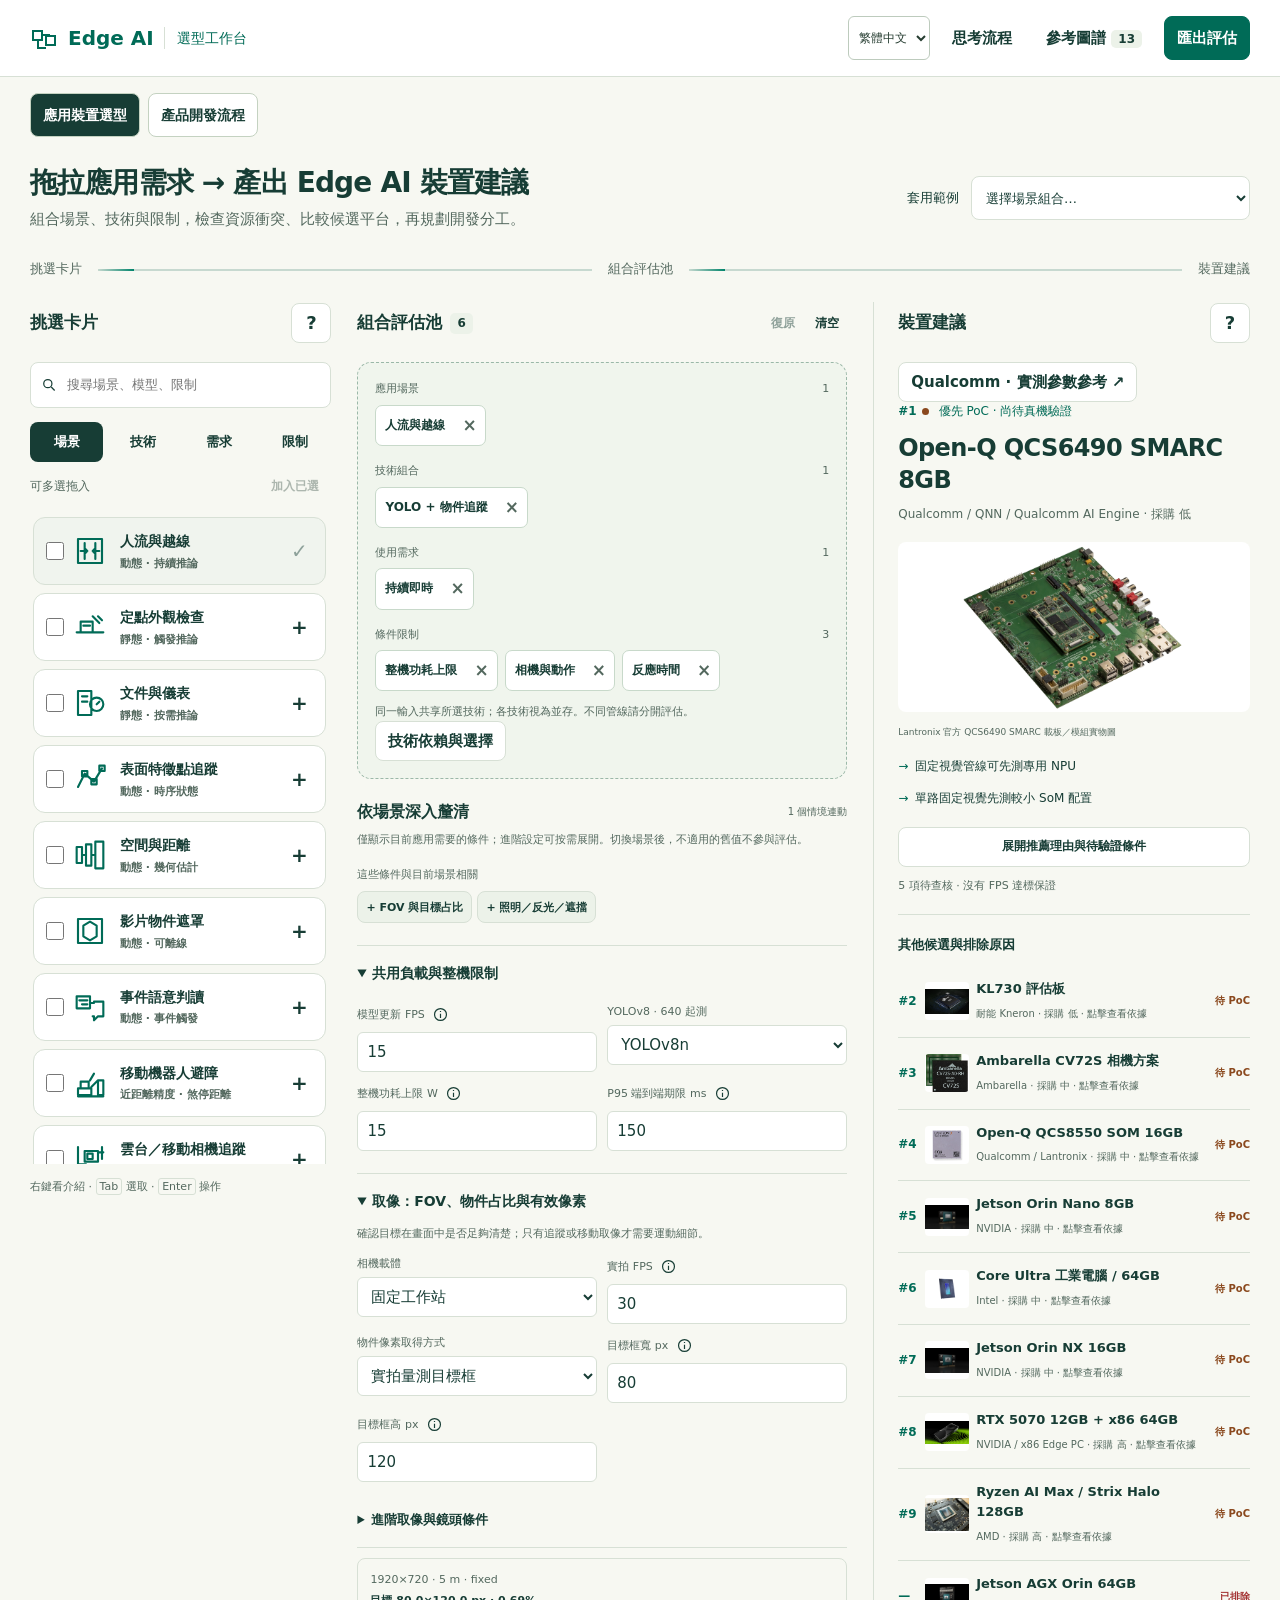
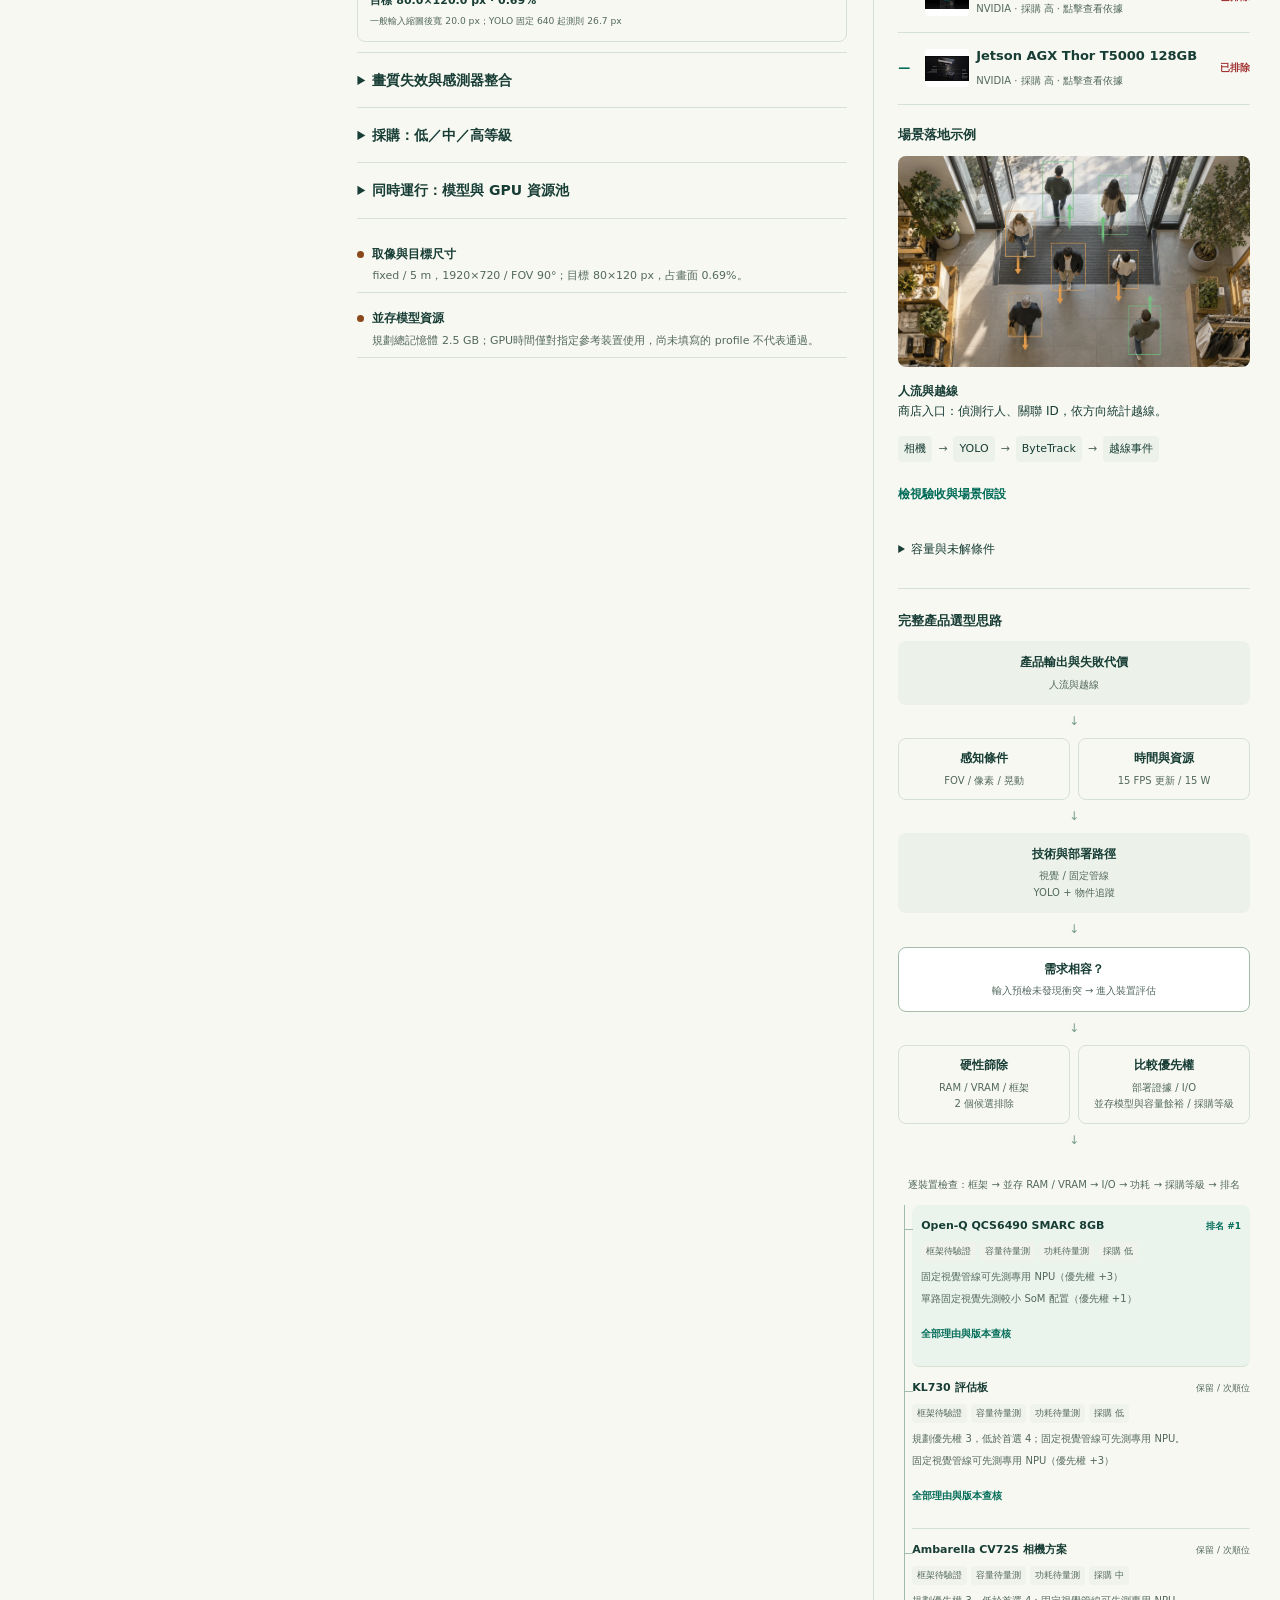
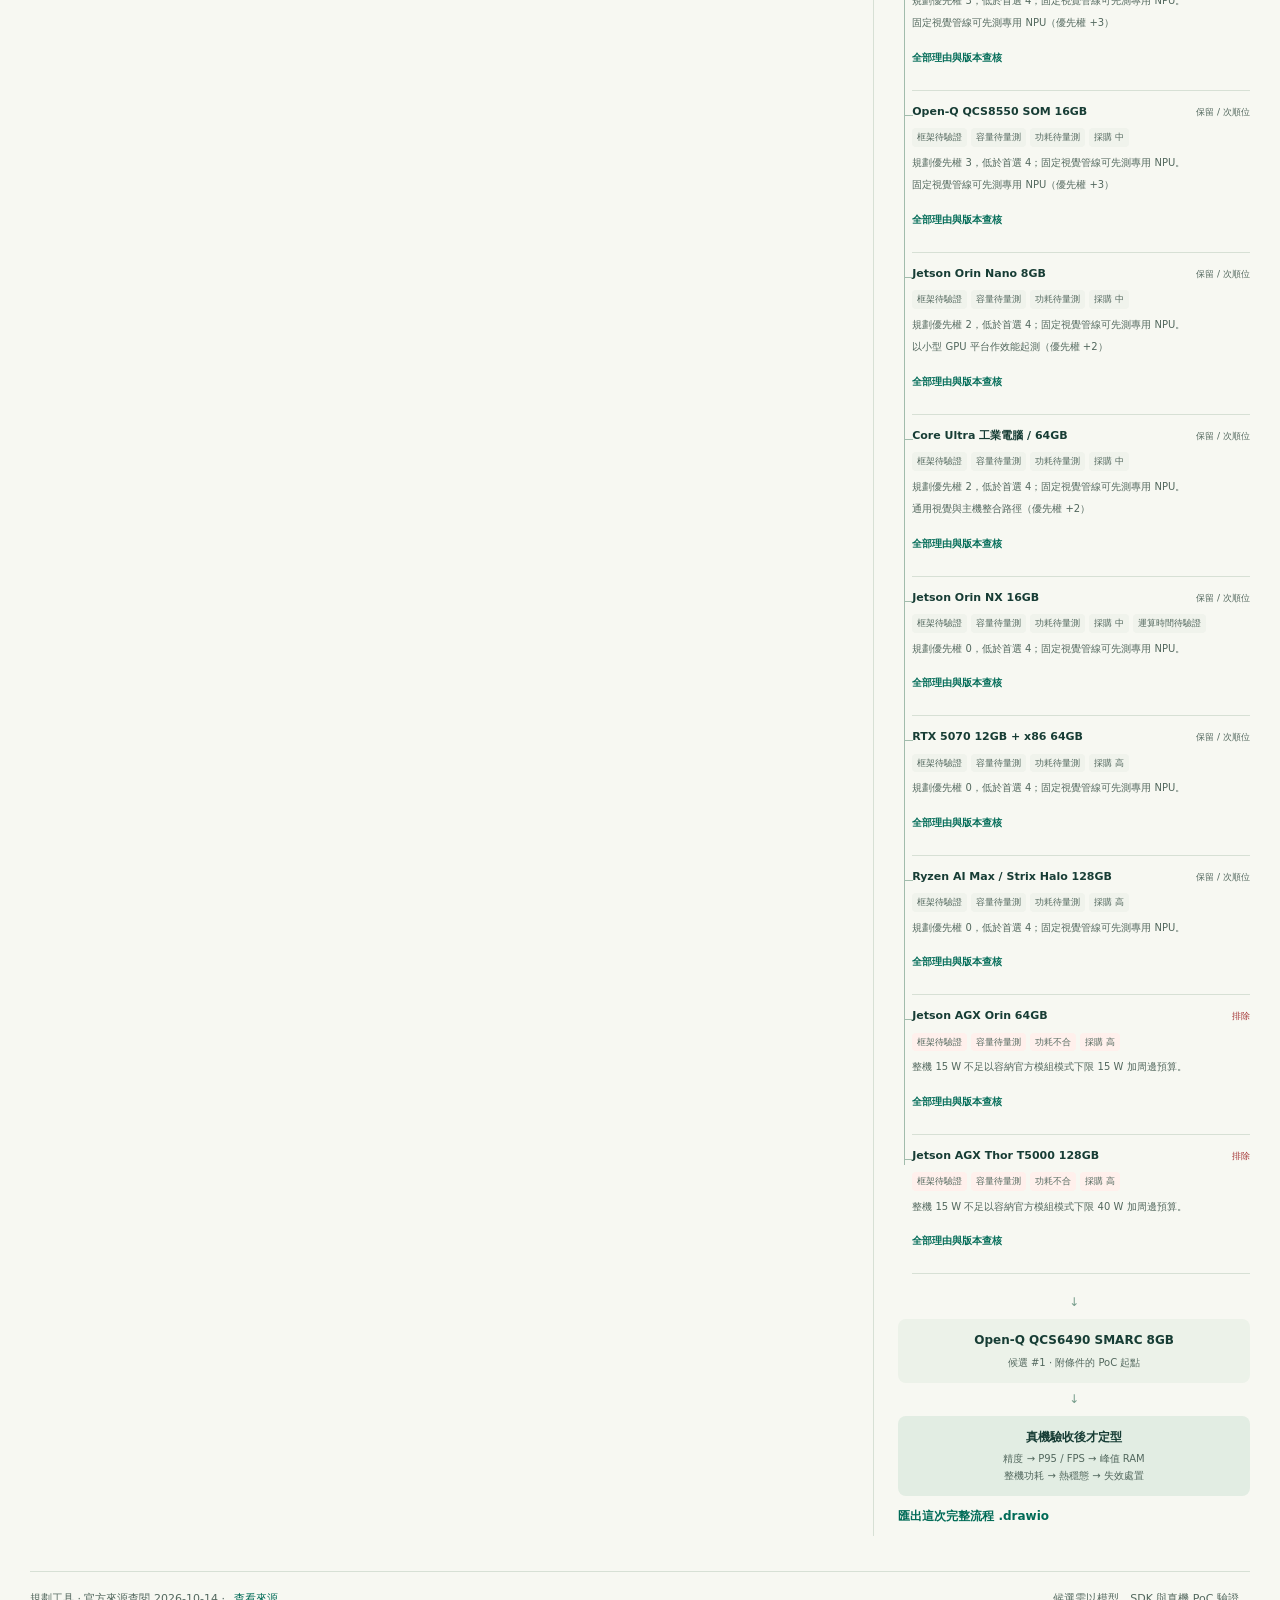
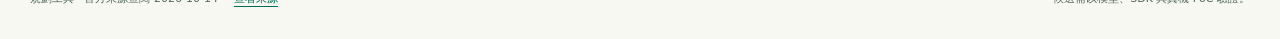
==== commit 545e34fb: "Use a direct engineering-focused workbench headline" ====
--- a/edge-ai-guide/index.html
+++ b/edge-ai-guide/index.html
@@ -44,7 +44,7 @@
 <header class="topbar"><a class="brand" href="index.html"><svg width="28" height="28" viewBox="0 0 28 28" aria-hidden="true"><path d="M3 7h9v9H3zM16 12h9v9h-9zM12 11h8M8 16v8h8" fill="none" stroke="currentColor" stroke-width="2"/></svg>Edge AI <span>選型工作台</span></a><nav aria-label="主要導覽"><select id="language" class="language-switch" aria-label="介面語言"><option value="zh">繁體中文</option><option value="en">English</option></select><button id="methodBtn">思考流程</button><button id="referenceBtn">參考圖譜 <span class="count">13</span></button><button id="exportBtn" class="primary">匯出評估</button></nav></header>
 <div id="workbenchTabs" class="workbench-tabs" role="tablist" aria-label="工作階段"><button id="selectionTab" role="tab" aria-selected="true" aria-controls="selectionPanel" tabindex="0">應用裝置選型</button><button id="deliveryTab" role="tab" aria-selected="false" aria-controls="deliveryPanel" tabindex="-1">產品開發流程</button></div>
 <div id="selectionPanel" role="tabpanel" aria-labelledby="selectionTab"><main id="workspace">
-<div class="intro"><div><h1>從使用需求，找到裝置方向。</h1><p>先以人流範例起步；拖入你的需求，回看每個推薦的依據。</p></div><label class="preset-label">套用範例<select id="preset"><option value="">選擇場景組合…</option><option value="people">商店人流計數</option><option value="points">快速特徵點追蹤</option><option value="lowpower">5 W 點追蹤：衝突示例</option><option value="document">離線文件終端</option><option value="semantic">巡檢語意判讀</option><optgroup label="公開案例衍生預設"><option value="strata">Strata / Qwen3.8 本地 Agent</option><option value="halo">Strata / Strix Halo 語音延伸</option><option value="riva">Jetson / Riva 語音延伸</option><option value="seco">SECO / QCS6490 本地 RAG</option><option value="qcs8550case">QCS8550 / 多相機 Edge AI</option><option value="intelcheck">Intel / 零售訂單核對</option><option value="kncam">Kneron / 廣角智慧相機</option><option value="ambcam">Ambarella / 4K 安防</option><option value="amr">AMR / 度量避障起測</option><option value="uavlong">無人機 / 120m 遠距追蹤</option><option value="uavsurvey">無人機 / 空拍建圖與尺度</option><option value="uavflight">無人機 / 室內低速飛行避障</option><option value="robotspace">移動機器人 / 近遠場融合</option><option value="vehiclefar">車載 / 80m 遠場觀測</option></optgroup><optgroup label="AIoT"><option value="iotlan">ESP32-S3 / 本地 Qwen 語音終端</option><option value="iotpico">ESP32 / ESPDet-Pico 單類偵測</option><option value="iotclassical">ESP32 / 色塊與幀差事件</option><option value="iotyolo26">ESP32-P4 / YOLO26 低頻快照</option><option value="iotmuse">Muse / 家庭螢幕伴侶</option></optgroup></select></label></div>
+<div class="intro"><div><h1>拖拉應用需求 → 產出 Edge AI 裝置建議</h1><p>組合場景、技術與限制，檢查資源衝突、比較候選平台，再規劃開發分工。</p></div><label class="preset-label">套用範例<select id="preset"><option value="">選擇場景組合…</option><option value="people">商店人流計數</option><option value="points">快速特徵點追蹤</option><option value="lowpower">5 W 點追蹤：衝突示例</option><option value="document">離線文件終端</option><option value="semantic">巡檢語意判讀</option><optgroup label="公開案例衍生預設"><option value="strata">Strata / Qwen3.8 本地 Agent</option><option value="halo">Strata / Strix Halo 語音延伸</option><option value="riva">Jetson / Riva 語音延伸</option><option value="seco">SECO / QCS6490 本地 RAG</option><option value="qcs8550case">QCS8550 / 多相機 Edge AI</option><option value="intelcheck">Intel / 零售訂單核對</option><option value="kncam">Kneron / 廣角智慧相機</option><option value="ambcam">Ambarella / 4K 安防</option><option value="amr">AMR / 度量避障起測</option><option value="uavlong">無人機 / 120m 遠距追蹤</option><option value="uavsurvey">無人機 / 空拍建圖與尺度</option><option value="uavflight">無人機 / 室內低速飛行避障</option><option value="robotspace">移動機器人 / 近遠場融合</option><option value="vehiclefar">車載 / 80m 遠場觀測</option></optgroup><optgroup label="AIoT"><option value="iotlan">ESP32-S3 / 本地 Qwen 語音終端</option><option value="iotpico">ESP32 / ESPDet-Pico 單類偵測</option><option value="iotclassical">ESP32 / 色塊與幀差事件</option><option value="iotyolo26">ESP32-P4 / YOLO26 低頻快照</option><option value="iotmuse">Muse / 家庭螢幕伴侶</option></optgroup></select></label></div>
 <div class="selection-flow" aria-hidden="true"><span>挑選卡片</span><i></i><span>組合評估池</span><i></i><span>裝置建議</span></div>
 <div class="workbench">
 <section class="library" aria-labelledby="libraryTitle"><div class="section-head"><h2 id="libraryTitle">挑選卡片</h2><button class="icon-button" data-info="help" data-tip="拖拉、批次加入或點選＋；右鍵可看介紹。" aria-label="卡片操作說明">?</button></div>
@@ -3259,8 +3259,6 @@
   "匯出評估": "Export assessment",
   "介面語言": "Interface language",
   "繁體中文": "繁體中文",
-  "從使用需求，找到裝置方向。": "Start with the use case. Find the device path.",
-  "先以人流範例起步；拖入你的需求，回看每個推薦的依據。": "Begin with the people-flow example. Add your requirements and inspect each recommendation.",
   "套用範例": "Apply example",
   "選擇場景組合…": "Choose a scenario…",
   "商店人流計數": "Store people counting",
@@ -3978,7 +3976,9 @@
   "單目公尺距離需要深度模型與尺度校準。": "Monocular metric distance requires a depth model and scale calibration.",
   "所選補償路徑需要穩像與時間同步。": "The compensation path requires stabilization and time synchronization.",
   "所選條件需要此技術能力。": "The selected condition requires this capability.",
-  "Qualcomm · 實測參數參考 ↗": "Qualcomm · Benchmark reference ↗"
+  "Qualcomm · 實測參數參考 ↗": "Qualcomm · Benchmark reference ↗",
+  "拖拉應用需求 → 產出 Edge AI 裝置建議": "Combine requirements → Evaluate Edge AI devices",
+  "組合場景、技術與限制，檢查資源衝突、比較候選平台，再規劃開發分工。": "Combine scenarios, technologies and constraints to check resource conflicts, compare platforms and plan development responsibilities."
 }
 ;
 let translationPairs=[],translationPattern;
